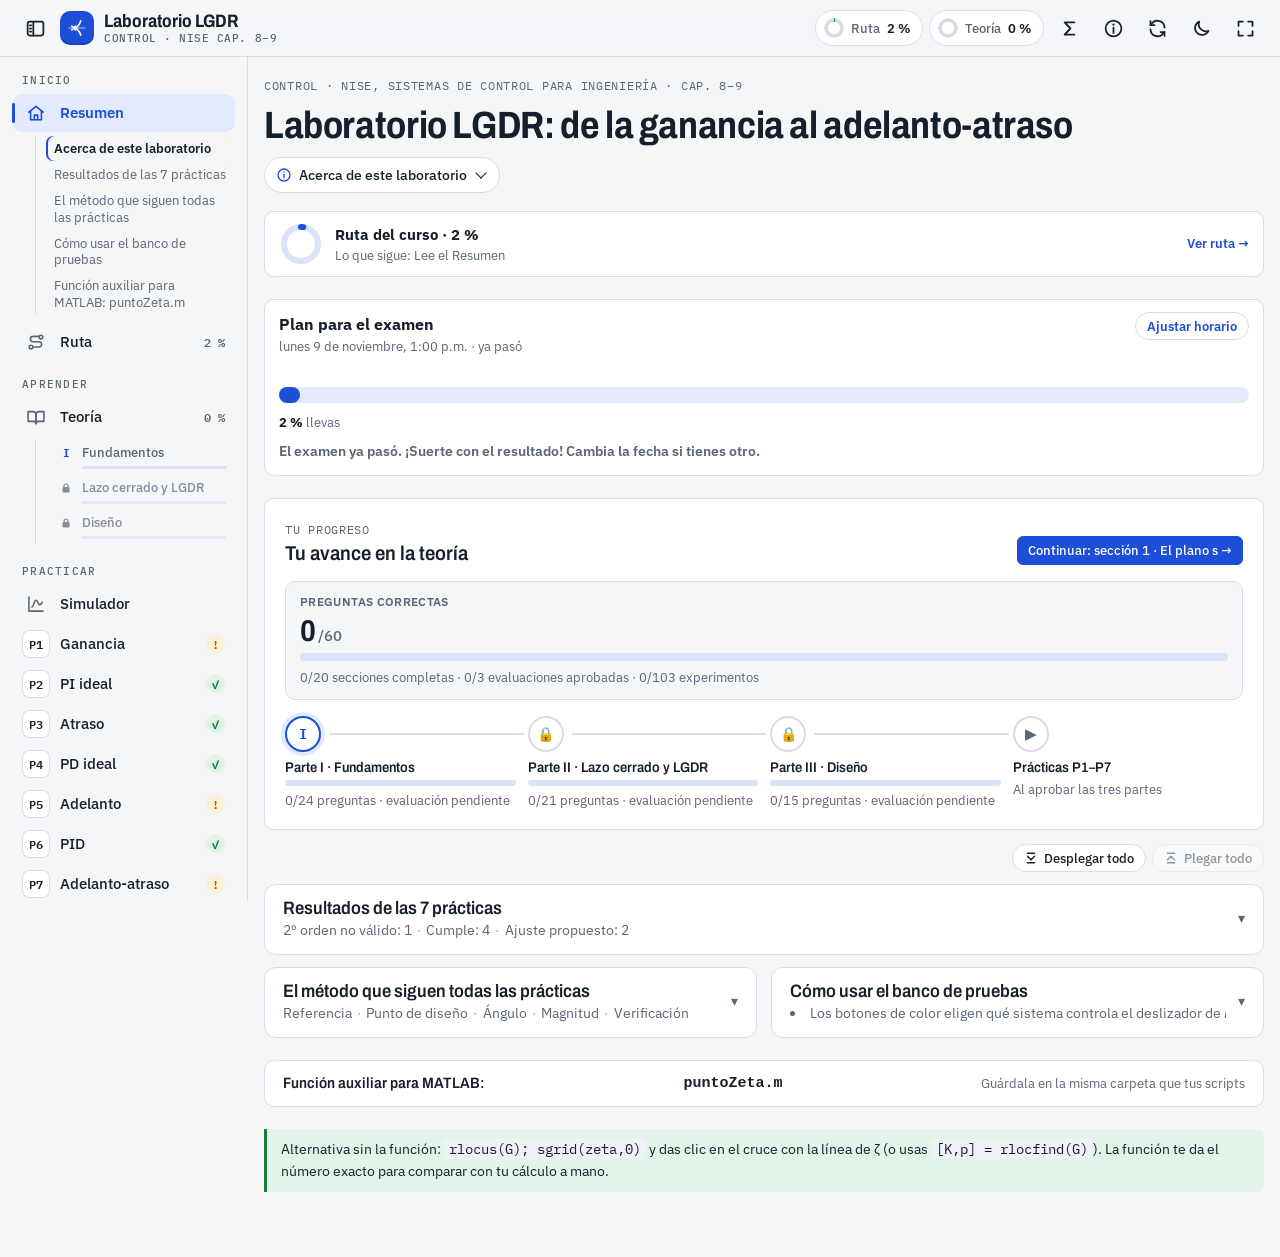
==== index.html @ 19fb7713 "Resolución paso a paso: botón ∑ en cada fórmula que abre el formulario en su sección y fila (fila re" ====
<!doctype html><html><head><meta charset=utf8><meta name=viewport content="width=device-width,initial-scale=1,viewport-fit=cover"><link rel="manifest" href="manifest.webmanifest"><link rel="apple-touch-icon" href="icon-180.png"><meta name="mobile-web-app-capable" content="yes"><meta name="apple-mobile-web-app-capable" content="yes"><meta name="apple-mobile-web-app-title" content="Lab LGDR"><meta name="apple-mobile-web-app-status-bar-style" content="default"><style>:root{color-scheme:light;box-sizing:border-box;padding-top:env(safe-area-inset-top,0px);padding-bottom:env(safe-area-inset-bottom,0px)}html{scroll-padding-top:env(safe-area-inset-top,0px)}body{margin:0;padding:0;font:14px -apple-system,BlinkMacSystemFont,sans-serif;background:#fff;color:#000}img{max-width:100%}[hidden]:not([hidden=until-found i]){display:none!important}</style></head><body>
<title>Laboratorio LGDR</title>
<meta name="claude:viewport-fit-sides" content="cover">
<link rel="preconnect" href="https://fonts.googleapis.com">
<link rel="stylesheet" href="https://fonts.googleapis.com/css2?family=Archivo:wdth,wght@75..100,500..700&family=IBM+Plex+Sans:ital,wght@0,400;0,500;0,600;1,400&family=IBM+Plex+Mono:wght@400;500&display=swap">
<style>
/* katex-inline */
@font-face{font-display:block;font-family:KaTeX_AMS;font-style:normal;font-weight:400;src:url([data-uri]) format("woff2")}@font-face{font-display:block;font-family:KaTeX_Caligraphic;font-style:normal;font-weight:700;src:url([data-uri]) format("woff2")}@font-face{font-display:block;font-family:KaTeX_Caligraphic;font-style:normal;font-weight:400;src:url([data-uri]) format("woff2")}@font-face{font-display:block;font-family:KaTeX_Fraktur;font-style:normal;font-weight:700;src:url([data-uri]) format("woff2")}@font-face{font-display:block;font-family:KaTeX_Fraktur;font-style:normal;font-weight:400;src:url([data-uri]) format("woff2")}@font-face{font-display:block;font-family:KaTeX_Main;font-style:normal;font-weight:700;src:url([data-uri]) format("woff2")}@font-face{font-display:block;font-family:KaTeX_Main;font-style:italic;font-weight:700;src:url([data-uri]) format("woff2")}@font-face{font-display:block;font-family:KaTeX_Main;font-style:italic;font-weight:400;src:url([data-uri]) format("woff2")}@font-face{font-display:block;font-family:KaTeX_Main;font-style:normal;font-weight:400;src:url([data-uri]) format("woff2")}@font-face{font-display:block;font-family:KaTeX_Math;font-style:italic;font-weight:700;src:url([data-uri]) format("woff2")}@font-face{font-display:block;font-family:KaTeX_Math;font-style:italic;font-weight:400;src:url([data-uri]) format("woff2")}@font-face{font-display:block;font-family:"KaTeX_SansSerif";font-style:normal;font-weight:700;src:url([data-uri]) format("woff2")}@font-face{font-display:block;font-family:"KaTeX_SansSerif";font-style:italic;font-weight:400;src:url([data-uri]) format("woff2")}@font-face{font-display:block;font-family:"KaTeX_SansSerif";font-style:normal;font-weight:400;src:url([data-uri]) format("woff2")}@font-face{font-display:block;font-family:KaTeX_Script;font-style:normal;font-weight:400;src:url([data-uri]) format("woff2")}@font-face{font-display:block;font-family:KaTeX_Size1;font-style:normal;font-weight:400;src:url([data-uri]) format("woff2")}@font-face{font-display:block;font-family:KaTeX_Size2;font-style:normal;font-weight:400;src:url([data-uri]) format("woff2")}@font-face{font-display:block;font-family:KaTeX_Size3;font-style:normal;font-weight:400;src:url([data-uri]) format("woff2")}@font-face{font-display:block;font-family:KaTeX_Size4;font-style:normal;font-weight:400;src:url([data-uri]) format("woff2")}@font-face{font-display:block;font-family:KaTeX_Typewriter;font-style:normal;font-weight:400;src:url([data-uri]) format("woff2")}.katex{font:normal 1.21em KaTeX_Main,Times New Roman,serif;line-height:1.2;position:relative;text-indent:0;text-rendering:auto}.katex *{-ms-high-contrast-adjust:none!important;border-color:currentColor}.katex .katex-version:after{content:"0.16.47"}.katex .katex-mathml{border:0;-webkit-clip-path:inset(50%);clip-path:inset(50%);height:1px;overflow:hidden;padding:0;position:absolute;width:1px}.katex .katex-html>.newline{display:block}.katex .base{position:relative;white-space:nowrap;width:-webkit-min-content;width:-moz-min-content;width:min-content}.katex .base,.katex .strut{display:inline-block}.katex .textbf{font-weight:700}.katex .textit{font-style:italic}.katex .textrm{font-family:KaTeX_Main}.katex .textsf{font-family:KaTeX_SansSerif}.katex .texttt{font-family:KaTeX_Typewriter}.katex .mathnormal{font-family:KaTeX_Math;font-style:italic}.katex .mathit{font-family:KaTeX_Main;font-style:italic}.katex .mathrm{font-style:normal}.katex .mathbf{font-family:KaTeX_Main;font-weight:700}.katex .boldsymbol{font-family:KaTeX_Math;font-style:italic;font-weight:700}.katex .amsrm,.katex .mathbb,.katex .textbb{font-family:KaTeX_AMS}.katex .mathcal{font-family:KaTeX_Caligraphic}.katex .mathfrak,.katex .textfrak{font-family:KaTeX_Fraktur}.katex .mathboldfrak,.katex .textboldfrak{font-family:KaTeX_Fraktur;font-weight:700}.katex .mathtt{font-family:KaTeX_Typewriter}.katex .mathscr,.katex .textscr{font-family:KaTeX_Script}.katex .mathsf,.katex .textsf{font-family:KaTeX_SansSerif}.katex .mathboldsf,.katex .textboldsf{font-family:KaTeX_SansSerif;font-weight:700}.katex .mathitsf,.katex .mathsfit,.katex .textitsf{font-family:KaTeX_SansSerif;font-style:italic}.katex .mainrm{font-family:KaTeX_Main;font-style:normal}.katex .vlist-t{border-collapse:collapse;display:inline-table;table-layout:fixed}.katex .vlist-r{display:table-row}.katex .vlist{display:table-cell;position:relative;vertical-align:bottom}.katex .vlist>span{display:block;height:0;position:relative}.katex .vlist>span>span{display:inline-block}.katex .vlist>span>.pstrut{overflow:hidden;width:0}.katex .vlist-t2{margin-right:-2px}.katex .vlist-s{display:table-cell;font-size:1px;min-width:2px;vertical-align:bottom;width:2px}.katex .vbox{align-items:baseline;display:inline-flex;flex-direction:column}.katex .hbox{width:100%}.katex .hbox,.katex .thinbox{display:inline-flex;flex-direction:row}.katex .thinbox{max-width:0;width:0}.katex .msupsub{text-align:left}.katex .mfrac>span>span{text-align:center}.katex .mfrac .frac-line{border-bottom-style:solid;display:inline-block;width:100%}.katex .hdashline,.katex .hline,.katex .mfrac .frac-line,.katex .overline .overline-line,.katex .rule,.katex .underline .underline-line{min-height:1px}.katex .mspace{display:inline-block}.katex .smash{display:inline;line-height:0}.katex .clap,.katex .llap,.katex .rlap{position:relative;width:0}.katex .clap>.inner,.katex .llap>.inner,.katex .rlap>.inner{position:absolute}.katex .clap>.fix,.katex .llap>.fix,.katex .rlap>.fix{display:inline-block}.katex .llap>.inner{right:0}.katex .clap>.inner,.katex .rlap>.inner{left:0}.katex .clap>.inner>span{margin-left:-50%;margin-right:50%}.katex .rule{border:0 solid;display:inline-block;position:relative}.katex .hline,.katex .overline .overline-line,.katex .underline .underline-line{border-bottom-style:solid;display:inline-block;width:100%}.katex .hdashline{border-bottom-style:dashed;display:inline-block;width:100%}.katex .sqrt>.root{margin-left:.2777777778em;margin-right:-.5555555556em}.katex .fontsize-ensurer.reset-size1.size1,.katex .sizing.reset-size1.size1{font-size:1em}.katex .fontsize-ensurer.reset-size1.size2,.katex .sizing.reset-size1.size2{font-size:1.2em}.katex .fontsize-ensurer.reset-size1.size3,.katex .sizing.reset-size1.size3{font-size:1.4em}.katex .fontsize-ensurer.reset-size1.size4,.katex .sizing.reset-size1.size4{font-size:1.6em}.katex .fontsize-ensurer.reset-size1.size5,.katex .sizing.reset-size1.size5{font-size:1.8em}.katex .fontsize-ensurer.reset-size1.size6,.katex .sizing.reset-size1.size6{font-size:2em}.katex .fontsize-ensurer.reset-size1.size7,.katex .sizing.reset-size1.size7{font-size:2.4em}.katex .fontsize-ensurer.reset-size1.size8,.katex .sizing.reset-size1.size8{font-size:2.88em}.katex .fontsize-ensurer.reset-size1.size9,.katex .sizing.reset-size1.size9{font-size:3.456em}.katex .fontsize-ensurer.reset-size1.size10,.katex .sizing.reset-size1.size10{font-size:4.148em}.katex .fontsize-ensurer.reset-size1.size11,.katex .sizing.reset-size1.size11{font-size:4.976em}.katex .fontsize-ensurer.reset-size2.size1,.katex .sizing.reset-size2.size1{font-size:.8333333333em}.katex .fontsize-ensurer.reset-size2.size2,.katex .sizing.reset-size2.size2{font-size:1em}.katex .fontsize-ensurer.reset-size2.size3,.katex .sizing.reset-size2.size3{font-size:1.1666666667em}.katex .fontsize-ensurer.reset-size2.size4,.katex .sizing.reset-size2.size4{font-size:1.3333333333em}.katex .fontsize-ensurer.reset-size2.size5,.katex .sizing.reset-size2.size5{font-size:1.5em}.katex .fontsize-ensurer.reset-size2.size6,.katex .sizing.reset-size2.size6{font-size:1.6666666667em}.katex .fontsize-ensurer.reset-size2.size7,.katex .sizing.reset-size2.size7{font-size:2em}.katex .fontsize-ensurer.reset-size2.size8,.katex .sizing.reset-size2.size8{font-size:2.4em}.katex .fontsize-ensurer.reset-size2.size9,.katex .sizing.reset-size2.size9{font-size:2.88em}.katex .fontsize-ensurer.reset-size2.size10,.katex .sizing.reset-size2.size10{font-size:3.4566666667em}.katex .fontsize-ensurer.reset-size2.size11,.katex .sizing.reset-size2.size11{font-size:4.1466666667em}.katex .fontsize-ensurer.reset-size3.size1,.katex .sizing.reset-size3.size1{font-size:.7142857143em}.katex .fontsize-ensurer.reset-size3.size2,.katex .sizing.reset-size3.size2{font-size:.8571428571em}.katex .fontsize-ensurer.reset-size3.size3,.katex .sizing.reset-size3.size3{font-size:1em}.katex .fontsize-ensurer.reset-size3.size4,.katex .sizing.reset-size3.size4{font-size:1.1428571429em}.katex .fontsize-ensurer.reset-size3.size5,.katex .sizing.reset-size3.size5{font-size:1.2857142857em}.katex .fontsize-ensurer.reset-size3.size6,.katex .sizing.reset-size3.size6{font-size:1.4285714286em}.katex .fontsize-ensurer.reset-size3.size7,.katex .sizing.reset-size3.size7{font-size:1.7142857143em}.katex .fontsize-ensurer.reset-size3.size8,.katex .sizing.reset-size3.size8{font-size:2.0571428571em}.katex .fontsize-ensurer.reset-size3.size9,.katex .sizing.reset-size3.size9{font-size:2.4685714286em}.katex .fontsize-ensurer.reset-size3.size10,.katex .sizing.reset-size3.size10{font-size:2.9628571429em}.katex .fontsize-ensurer.reset-size3.size11,.katex .sizing.reset-size3.size11{font-size:3.5542857143em}.katex .fontsize-ensurer.reset-size4.size1,.katex .sizing.reset-size4.size1{font-size:.625em}.katex .fontsize-ensurer.reset-size4.size2,.katex .sizing.reset-size4.size2{font-size:.75em}.katex .fontsize-ensurer.reset-size4.size3,.katex .sizing.reset-size4.size3{font-size:.875em}.katex .fontsize-ensurer.reset-size4.size4,.katex .sizing.reset-size4.size4{font-size:1em}.katex .fontsize-ensurer.reset-size4.size5,.katex .sizing.reset-size4.size5{font-size:1.125em}.katex .fontsize-ensurer.reset-size4.size6,.katex .sizing.reset-size4.size6{font-size:1.25em}.katex .fontsize-ensurer.reset-size4.size7,.katex .sizing.reset-size4.size7{font-size:1.5em}.katex .fontsize-ensurer.reset-size4.size8,.katex .sizing.reset-size4.size8{font-size:1.8em}.katex .fontsize-ensurer.reset-size4.size9,.katex .sizing.reset-size4.size9{font-size:2.16em}.katex .fontsize-ensurer.reset-size4.size10,.katex .sizing.reset-size4.size10{font-size:2.5925em}.katex .fontsize-ensurer.reset-size4.size11,.katex .sizing.reset-size4.size11{font-size:3.11em}.katex .fontsize-ensurer.reset-size5.size1,.katex .sizing.reset-size5.size1{font-size:.5555555556em}.katex .fontsize-ensurer.reset-size5.size2,.katex .sizing.reset-size5.size2{font-size:.6666666667em}.katex .fontsize-ensurer.reset-size5.size3,.katex .sizing.reset-size5.size3{font-size:.7777777778em}.katex .fontsize-ensurer.reset-size5.size4,.katex .sizing.reset-size5.size4{font-size:.8888888889em}.katex .fontsize-ensurer.reset-size5.size5,.katex .sizing.reset-size5.size5{font-size:1em}.katex .fontsize-ensurer.reset-size5.size6,.katex .sizing.reset-size5.size6{font-size:1.1111111111em}.katex .fontsize-ensurer.reset-size5.size7,.katex .sizing.reset-size5.size7{font-size:1.3333333333em}.katex .fontsize-ensurer.reset-size5.size8,.katex .sizing.reset-size5.size8{font-size:1.6em}.katex .fontsize-ensurer.reset-size5.size9,.katex .sizing.reset-size5.size9{font-size:1.92em}.katex .fontsize-ensurer.reset-size5.size10,.katex .sizing.reset-size5.size10{font-size:2.3044444444em}.katex .fontsize-ensurer.reset-size5.size11,.katex .sizing.reset-size5.size11{font-size:2.7644444444em}.katex .fontsize-ensurer.reset-size6.size1,.katex .sizing.reset-size6.size1{font-size:.5em}.katex .fontsize-ensurer.reset-size6.size2,.katex .sizing.reset-size6.size2{font-size:.6em}.katex .fontsize-ensurer.reset-size6.size3,.katex .sizing.reset-size6.size3{font-size:.7em}.katex .fontsize-ensurer.reset-size6.size4,.katex .sizing.reset-size6.size4{font-size:.8em}.katex .fontsize-ensurer.reset-size6.size5,.katex .sizing.reset-size6.size5{font-size:.9em}.katex .fontsize-ensurer.reset-size6.size6,.katex .sizing.reset-size6.size6{font-size:1em}.katex .fontsize-ensurer.reset-size6.size7,.katex .sizing.reset-size6.size7{font-size:1.2em}.katex .fontsize-ensurer.reset-size6.size8,.katex .sizing.reset-size6.size8{font-size:1.44em}.katex .fontsize-ensurer.reset-size6.size9,.katex .sizing.reset-size6.size9{font-size:1.728em}.katex .fontsize-ensurer.reset-size6.size10,.katex .sizing.reset-size6.size10{font-size:2.074em}.katex .fontsize-ensurer.reset-size6.size11,.katex .sizing.reset-size6.size11{font-size:2.488em}.katex .fontsize-ensurer.reset-size7.size1,.katex .sizing.reset-size7.size1{font-size:.4166666667em}.katex .fontsize-ensurer.reset-size7.size2,.katex .sizing.reset-size7.size2{font-size:.5em}.katex .fontsize-ensurer.reset-size7.size3,.katex .sizing.reset-size7.size3{font-size:.5833333333em}.katex .fontsize-ensurer.reset-size7.size4,.katex .sizing.reset-size7.size4{font-size:.6666666667em}.katex .fontsize-ensurer.reset-size7.size5,.katex .sizing.reset-size7.size5{font-size:.75em}.katex .fontsize-ensurer.reset-size7.size6,.katex .sizing.reset-size7.size6{font-size:.8333333333em}.katex .fontsize-ensurer.reset-size7.size7,.katex .sizing.reset-size7.size7{font-size:1em}.katex .fontsize-ensurer.reset-size7.size8,.katex .sizing.reset-size7.size8{font-size:1.2em}.katex .fontsize-ensurer.reset-size7.size9,.katex .sizing.reset-size7.size9{font-size:1.44em}.katex .fontsize-ensurer.reset-size7.size10,.katex .sizing.reset-size7.size10{font-size:1.7283333333em}.katex .fontsize-ensurer.reset-size7.size11,.katex .sizing.reset-size7.size11{font-size:2.0733333333em}.katex .fontsize-ensurer.reset-size8.size1,.katex .sizing.reset-size8.size1{font-size:.3472222222em}.katex .fontsize-ensurer.reset-size8.size2,.katex .sizing.reset-size8.size2{font-size:.4166666667em}.katex .fontsize-ensurer.reset-size8.size3,.katex .sizing.reset-size8.size3{font-size:.4861111111em}.katex .fontsize-ensurer.reset-size8.size4,.katex .sizing.reset-size8.size4{font-size:.5555555556em}.katex .fontsize-ensurer.reset-size8.size5,.katex .sizing.reset-size8.size5{font-size:.625em}.katex .fontsize-ensurer.reset-size8.size6,.katex .sizing.reset-size8.size6{font-size:.6944444444em}.katex .fontsize-ensurer.reset-size8.size7,.katex .sizing.reset-size8.size7{font-size:.8333333333em}.katex .fontsize-ensurer.reset-size8.size8,.katex .sizing.reset-size8.size8{font-size:1em}.katex .fontsize-ensurer.reset-size8.size9,.katex .sizing.reset-size8.size9{font-size:1.2em}.katex .fontsize-ensurer.reset-size8.size10,.katex .sizing.reset-size8.size10{font-size:1.4402777778em}.katex .fontsize-ensurer.reset-size8.size11,.katex .sizing.reset-size8.size11{font-size:1.7277777778em}.katex .fontsize-ensurer.reset-size9.size1,.katex .sizing.reset-size9.size1{font-size:.2893518519em}.katex .fontsize-ensurer.reset-size9.size2,.katex .sizing.reset-size9.size2{font-size:.3472222222em}.katex .fontsize-ensurer.reset-size9.size3,.katex .sizing.reset-size9.size3{font-size:.4050925926em}.katex .fontsize-ensurer.reset-size9.size4,.katex .sizing.reset-size9.size4{font-size:.462962963em}.katex .fontsize-ensurer.reset-size9.size5,.katex .sizing.reset-size9.size5{font-size:.5208333333em}.katex .fontsize-ensurer.reset-size9.size6,.katex .sizing.reset-size9.size6{font-size:.5787037037em}.katex .fontsize-ensurer.reset-size9.size7,.katex .sizing.reset-size9.size7{font-size:.6944444444em}.katex .fontsize-ensurer.reset-size9.size8,.katex .sizing.reset-size9.size8{font-size:.8333333333em}.katex .fontsize-ensurer.reset-size9.size9,.katex .sizing.reset-size9.size9{font-size:1em}.katex .fontsize-ensurer.reset-size9.size10,.katex .sizing.reset-size9.size10{font-size:1.2002314815em}.katex .fontsize-ensurer.reset-size9.size11,.katex .sizing.reset-size9.size11{font-size:1.4398148148em}.katex .fontsize-ensurer.reset-size10.size1,.katex .sizing.reset-size10.size1{font-size:.2410800386em}.katex .fontsize-ensurer.reset-size10.size2,.katex .sizing.reset-size10.size2{font-size:.2892960463em}.katex .fontsize-ensurer.reset-size10.size3,.katex .sizing.reset-size10.size3{font-size:.337512054em}.katex .fontsize-ensurer.reset-size10.size4,.katex .sizing.reset-size10.size4{font-size:.3857280617em}.katex .fontsize-ensurer.reset-size10.size5,.katex .sizing.reset-size10.size5{font-size:.4339440694em}.katex .fontsize-ensurer.reset-size10.size6,.katex .sizing.reset-size10.size6{font-size:.4821600771em}.katex .fontsize-ensurer.reset-size10.size7,.katex .sizing.reset-size10.size7{font-size:.5785920926em}.katex .fontsize-ensurer.reset-size10.size8,.katex .sizing.reset-size10.size8{font-size:.6943105111em}.katex .fontsize-ensurer.reset-size10.size9,.katex .sizing.reset-size10.size9{font-size:.8331726133em}.katex .fontsize-ensurer.reset-size10.size10,.katex .sizing.reset-size10.size10{font-size:1em}.katex .fontsize-ensurer.reset-size10.size11,.katex .sizing.reset-size10.size11{font-size:1.1996142719em}.katex .fontsize-ensurer.reset-size11.size1,.katex .sizing.reset-size11.size1{font-size:.2009646302em}.katex .fontsize-ensurer.reset-size11.size2,.katex .sizing.reset-size11.size2{font-size:.2411575563em}.katex .fontsize-ensurer.reset-size11.size3,.katex .sizing.reset-size11.size3{font-size:.2813504823em}.katex .fontsize-ensurer.reset-size11.size4,.katex .sizing.reset-size11.size4{font-size:.3215434084em}.katex .fontsize-ensurer.reset-size11.size5,.katex .sizing.reset-size11.size5{font-size:.3617363344em}.katex .fontsize-ensurer.reset-size11.size6,.katex .sizing.reset-size11.size6{font-size:.4019292605em}.katex .fontsize-ensurer.reset-size11.size7,.katex .sizing.reset-size11.size7{font-size:.4823151125em}.katex .fontsize-ensurer.reset-size11.size8,.katex .sizing.reset-size11.size8{font-size:.578778135em}.katex .fontsize-ensurer.reset-size11.size9,.katex .sizing.reset-size11.size9{font-size:.6945337621em}.katex .fontsize-ensurer.reset-size11.size10,.katex .sizing.reset-size11.size10{font-size:.8336012862em}.katex .fontsize-ensurer.reset-size11.size11,.katex .sizing.reset-size11.size11{font-size:1em}.katex .delimsizing.size1{font-family:KaTeX_Size1}.katex .delimsizing.size2{font-family:KaTeX_Size2}.katex .delimsizing.size3{font-family:KaTeX_Size3}.katex .delimsizing.size4{font-family:KaTeX_Size4}.katex .delimsizing.mult .delim-size1>span{font-family:KaTeX_Size1}.katex .delimsizing.mult .delim-size4>span{font-family:KaTeX_Size4}.katex .nulldelimiter{display:inline-block;width:.12em}.katex .delimcenter,.katex .op-symbol{position:relative}.katex .op-symbol.small-op{font-family:KaTeX_Size1}.katex .op-symbol.large-op{font-family:KaTeX_Size2}.katex .accent>.vlist-t,.katex .op-limits>.vlist-t{text-align:center}.katex .accent .accent-body{position:relative}.katex .accent .accent-body:not(.accent-full){width:0}.katex .overlay{display:block}.katex .mtable .vertical-separator{display:inline-block;min-width:1px}.katex .mtable .arraycolsep{display:inline-block}.katex .mtable .col-align-c>.vlist-t{text-align:center}.katex .mtable .col-align-l>.vlist-t{text-align:left}.katex .mtable .col-align-r>.vlist-t{text-align:right}.katex .svg-align{text-align:left}.katex svg{fill:currentColor;stroke:currentColor;display:block;height:inherit;position:absolute;width:100%}.katex svg path{stroke:none}.katex svg{fill-rule:nonzero;fill-opacity:1;stroke-width:1;stroke-linecap:butt;stroke-linejoin:miter;stroke-miterlimit:4;stroke-dasharray:none;stroke-dashoffset:0;stroke-opacity:1}.katex img{border-style:none;max-height:none;max-width:none;min-height:0;min-width:0}.katex .stretchy{display:block;overflow:hidden;position:relative;width:100%}.katex .stretchy:after,.katex .stretchy:before{content:""}.katex .hide-tail{overflow:hidden;position:relative;width:100%}.katex .halfarrow-left{left:0;overflow:hidden;position:absolute;width:50.2%}.katex .halfarrow-right{overflow:hidden;position:absolute;right:0;width:50.2%}.katex .brace-left{left:0;overflow:hidden;position:absolute;width:25.1%}.katex .brace-center{left:25%;overflow:hidden;position:absolute;width:50%}.katex .brace-right{overflow:hidden;position:absolute;right:0;width:25.1%}.katex .x-arrow-pad{padding:0 .5em}.katex .cd-arrow-pad{padding:0 .55556em 0 .27778em}.katex .mover,.katex .munder,.katex .x-arrow{text-align:center}.katex .boxpad{padding:0 .3em}.katex .fbox,.katex .fcolorbox{border:.04em solid;box-sizing:border-box}.katex .cancel-pad{padding:0 .2em}.katex .cancel-lap{margin-left:-.2em;margin-right:-.2em}.katex .sout{border-bottom-style:solid;border-bottom-width:.08em}.katex .angl{border-right:.049em solid;border-top:.049em solid;box-sizing:border-box;margin-right:.03889em}.katex .anglpad{padding:0 .03889em}.katex .eqn-num:before{content:"(" counter(katexEqnNo) ")";counter-increment:katexEqnNo}.katex .mml-eqn-num:before{content:"(" counter(mmlEqnNo) ")";counter-increment:mmlEqnNo}.katex .mtr-glue{width:50%}.katex .cd-vert-arrow{display:inline-block;position:relative}.katex .cd-label-left{display:inline-block;position:absolute;right:calc(50% + .3em);text-align:left}.katex .cd-label-right{display:inline-block;left:calc(50% + .3em);position:absolute;text-align:right}.katex-display{display:block;margin:1em 0;text-align:center}.katex-display>.katex{display:block;text-align:center;white-space:nowrap}.katex-display>.katex>.katex-html{display:block;position:relative}.katex-display>.katex>.katex-html>.tag{position:absolute;right:0}.katex-display.leqno>.katex>.katex-html>.tag{left:0;right:auto}.katex-display.fleqn>.katex{padding-left:2em;text-align:left}body{counter-reset:katexEqnNo mmlEqnNo}


/* Layout: cuaderno de laboratorio — pestañas por práctica; en cada una, banco de pruebas (plano s + respuesta) y luego el procedimiento. */
:root{
  --bg:#f5f6f8; --surface:#ffffff; --ink:#16202c; --muted:#5a6575; --line:#d8dde5; --grid:#e9edf2;
  --accent:#1d4ed8; --accent-soft:#e3eaff; --c0:#8b95a5; --c1:#1d4ed8; --c2:#c2410c; --c3:#0f766e;
  --ok:#157f3c; --ok-soft:#e2f4e8; --bad:#b42318; --bad-soft:#fde7e5; --warn:#a15c07; --warn-soft:#fdf0d9;
  --codebg:#eef1f5; --sel:#fff7d6;
  --f-display:"Archivo","Arial Narrow",system-ui,sans-serif;
  --f-body:"IBM Plex Sans",system-ui,-apple-system,"Segoe UI",sans-serif;
  --f-mono:"IBM Plex Mono",ui-monospace,"SFMono-Regular",Consolas,monospace;
}
@media (prefers-color-scheme: dark){:root:not([data-theme="light"]){
  --bg:#0d1117; --surface:#151b23; --ink:#e5eaf1; --muted:#97a2b2; --line:#2a3340; --grid:#1d2530;
  --accent:#7ea3ff; --accent-soft:#1c2a4d; --c0:#7c8796; --c1:#7ea3ff; --c2:#f4945a; --c3:#36c9b4;
  --ok:#4ccf7a; --ok-soft:#14301f; --bad:#ff8a7d; --bad-soft:#3a1714; --warn:#f2b552; --warn-soft:#352610;
  --codebg:#10161e; --sel:#2b2810; color-scheme:dark}}
:root[data-theme="dark"]{
  --bg:#0d1117; --surface:#151b23; --ink:#e5eaf1; --muted:#97a2b2; --line:#2a3340; --grid:#1d2530;
  --accent:#7ea3ff; --accent-soft:#1c2a4d; --c0:#7c8796; --c1:#7ea3ff; --c2:#f4945a; --c3:#36c9b4;
  --ok:#4ccf7a; --ok-soft:#14301f; --bad:#ff8a7d; --bad-soft:#3a1714; --warn:#f2b552; --warn-soft:#352610;
  --codebg:#10161e; --sel:#2b2810; color-scheme:dark}
*{box-sizing:border-box}
a{color:var(--accent)}
[hidden]{display:none!important}
body{background:var(--bg);color:var(--ink);font-family:var(--f-body);font-size:15px;line-height:1.55}
.wrap{max-width:1180px;margin:0 auto;padding-left:max(16px,env(safe-area-inset-left,0px));padding-right:max(16px,env(safe-area-inset-right,0px));padding-block:28px 64px}
h1,h2,h3{font-family:var(--f-display);font-stretch:85%;text-wrap:balance;margin:0;line-height:1.15}
h1{font-size:clamp(28px,4vw,40px);font-weight:700;letter-spacing:-.01em}
h2{font-size:26px;font-weight:700}
h3{font-size:17px;font-weight:600;font-stretch:90%;margin-bottom:8px}
p{margin:0}
.lede{color:var(--muted);max-width:68ch;margin-top:8px}
.eyebrow{font-family:var(--f-mono);font-size:12px;letter-spacing:.06em;text-transform:uppercase;color:var(--muted)}
header.top{display:grid;gap:6px;margin-bottom:18px}
nav.tabs{position:sticky;top:env(safe-area-inset-top,0px);z-index:5;background:var(--bg);border-bottom:1px solid var(--line);display:flex;gap:2px;overflow-x:auto;scrollbar-width:thin;margin-bottom:22px}
body::before{content:"";position:fixed;inset:0 0 auto;height:env(safe-area-inset-top,0px);z-index:10;background:var(--bg)}
nav.tabs a{flex:0 0 auto;padding:10px 14px 9px;text-decoration:none;color:var(--muted);font-family:var(--f-display);font-weight:600;font-stretch:90%;font-size:15px;border-bottom:2.5px solid transparent;white-space:nowrap}
nav.tabs a small{font-family:var(--f-body);font-weight:400;font-size:12px;margin-left:6px;opacity:.85}
nav.tabs a[aria-current="page"]{color:var(--ink);border-bottom-color:var(--accent)}
nav.tabs a:focus-visible{outline:2px solid var(--accent);outline-offset:-2px}
section.page{display:grid;gap:22px}
section.page>*,.two>*,.grid-sum>*,.bench>*{min-width:0}
.phead{display:flex;flex-wrap:wrap;align-items:baseline;justify-content:space-between;gap:8px 20px}
.src{font-family:var(--f-mono);font-size:12.5px;color:var(--muted)}
.card{background:var(--surface);border:1px solid var(--line);border-radius:10px;padding:18px 20px;min-width:0}
.statement{display:grid;grid-template-columns:minmax(0,1.1fr) minmax(0,1fr);gap:18px 28px;align-items:start}
@media (max-width:820px){.statement{grid-template-columns:1fr}}
.statement ul{margin:6px 0 0;padding-left:20px}
.eq{font-family:"Cambria Math","STIX Two Math","Times New Roman",serif;font-size:18px;display:flex;align-items:center;gap:8px;flex-wrap:wrap;padding:6px 0}
.eq.sm{font-size:16px}
.frac{display:inline-flex;flex-direction:column;align-items:center;vertical-align:middle;line-height:1.25}
.frac>span:first-child{border-bottom:1px solid currentColor;padding:0 4px}
.frac>span:last-child{padding:0 4px}
i.v{font-style:italic}
.mono,.num{font-family:var(--f-mono);font-variant-numeric:tabular-nums}
.num{font-size:.94em}
/* banco de pruebas */
.bench{display:grid;gap:14px}
.controls{display:flex;flex-wrap:wrap;gap:10px 18px;align-items:center}
.chips{display:flex;flex-wrap:wrap;gap:6px}
.chip{display:inline-flex;align-items:center;gap:7px;border:1px solid var(--line);background:var(--surface);color:var(--ink);border-radius:999px;padding:5px 12px 5px 9px;font:500 13px var(--f-body);cursor:pointer}
.chip .sw{width:14px;height:3px;border-radius:2px;background:var(--sw)}
.chip[aria-pressed="true"]{border-color:var(--sw);box-shadow:inset 0 0 0 1px var(--sw);background:var(--accent-soft)}
.chip:focus-visible,.btn:focus-visible,.seg button:focus-visible{outline:2px solid var(--accent);outline-offset:2px}
.kctl{display:flex;align-items:center;gap:10px;flex:1 1 320px;min-width:0}
.kctl label{font-family:var(--f-mono);font-size:13px;color:var(--muted);white-space:nowrap}
.kctl input[type=range]{flex:1;min-width:80px;accent-color:var(--accent)}
.kctl input[type=number]{width:96px;font:500 14px var(--f-mono);padding:5px 7px;border:1px solid var(--line);border-radius:6px;background:var(--bg);color:var(--ink)}
.btn{font:500 13px var(--f-body);border:1px solid var(--line);background:var(--surface);color:var(--ink);border-radius:6px;padding:5px 10px;cursor:pointer}
.btn:hover{border-color:var(--accent)}
.seg{display:inline-flex;border:1px solid var(--line);border-radius:7px;overflow:hidden}
.seg button{font:500 13px var(--f-body);border:0;background:var(--surface);color:var(--muted);padding:5px 11px;cursor:pointer}
.seg button[aria-pressed="true"]{background:var(--accent-soft);color:var(--ink)}
.plots{display:grid;grid-template-columns:minmax(0,1fr) minmax(0,1fr);gap:14px}
@media (max-width:860px){.plots{grid-template-columns:1fr}}
.plot{border:1px solid var(--line);border-radius:8px;background:var(--surface);padding:10px 10px 6px;min-width:0}
.plot .ph{display:flex;justify-content:space-between;align-items:center;gap:8px;flex-wrap:wrap;margin-bottom:4px}
.plot .ph b{font:600 13px var(--f-body)}
.plot canvas{display:block;width:100%;height:330px}
.plot .hint{font-size:12px;color:var(--muted);padding:4px 2px}
.status{font:500 12px var(--f-mono);padding:2px 8px;border-radius:999px}
.status.ok{background:var(--ok-soft);color:var(--ok)} .status.bad{background:var(--bad-soft);color:var(--bad)}
.tablewrap{overflow-x:auto;min-width:0}
table{border-collapse:collapse;width:100%;font-size:14px}
th,td{text-align:left;padding:7px 10px;border-bottom:1px solid var(--line);vertical-align:top}
th{font:600 12px var(--f-body);letter-spacing:.03em;text-transform:uppercase;color:var(--muted);white-space:nowrap}
td.n,th.n{text-align:right;font-family:var(--f-mono);font-variant-numeric:tabular-nums;white-space:nowrap}
tr.sel td{background:var(--sel)}
td .sw{display:inline-block;width:12px;height:3px;border-radius:2px;background:var(--sw);vertical-align:middle;margin-right:7px}
.pill{display:inline-block;font:600 11.5px var(--f-body);letter-spacing:.02em;padding:2px 8px;border-radius:999px;white-space:nowrap}
.pill.ok{background:var(--ok-soft);color:var(--ok)} .pill.bad{background:var(--bad-soft);color:var(--bad)} .pill.warn{background:var(--warn-soft);color:var(--warn)}
/* procedimiento */
.two{display:grid;grid-template-columns:minmax(0,1fr) minmax(0,1fr);gap:22px}
@media (max-width:900px){.two{grid-template-columns:1fr}}
ol.steps{margin:0;padding-left:0;list-style:none;counter-reset:st;display:grid;gap:12px}
ol.steps>li{counter-increment:st;display:grid;grid-template-columns:30px minmax(0,1fr);gap:4px 10px}
ol.steps>li::before{content:counter(st);font:600 13px var(--f-mono);color:var(--accent);border:1.5px solid var(--accent);border-radius:50%;width:24px;height:24px;display:grid;place-items:center;margin-top:1px}
ol.steps>li>div{min-width:0}
.k{font-family:var(--f-mono);font-size:13.5px;background:var(--codebg);padding:1px 5px;border-radius:4px;overflow-wrap:anywhere;-webkit-box-decoration-break:clone;box-decoration-break:clone}
ul.disc{margin:0;padding-left:18px;display:grid;gap:8px}
.note{border-left:3px solid var(--warn);background:var(--warn-soft);padding:10px 14px;border-radius:0 8px 8px 0;font-size:14px}
.note.ok{border-color:var(--ok);background:var(--ok-soft)}
details.code{border:1px solid var(--line);border-radius:10px;background:var(--surface)}
details.code summary{cursor:pointer;padding:14px 18px;font:600 15px var(--f-display);font-stretch:90%;display:flex;justify-content:space-between;gap:10px;align-items:center}
details.code summary span{font:400 13px var(--f-body);color:var(--muted)}
.codebox{position:relative;border-top:1px solid var(--line)}
.codebox pre{margin:0;padding:16px 18px;overflow-x:auto;background:var(--codebg);font:13px/1.55 var(--f-mono);border-radius:0 0 10px 10px;tab-size:4}
.codebox .btn{position:absolute;top:10px;right:12px}
.cm{color:var(--muted)}
.grid-sum{display:grid;grid-template-columns:repeat(auto-fit,minmax(min(100%,330px),1fr));gap:14px}
.flow{display:grid;gap:10px}
.flow div{display:grid;grid-template-columns:110px minmax(0,1fr);gap:12px;font-size:14px}
.flow b{font:600 13px var(--f-display);font-stretch:90%;text-transform:uppercase;letter-spacing:.04em;color:var(--accent)}
@media (prefers-reduced-motion:no-preference){.chip,.btn,.seg button{transition:background .15s,border-color .15s}}
/* ---- teoría ---- */
.theory{display:grid;grid-template-columns:210px minmax(0,1fr);gap:30px;align-items:start}
.toc{position:sticky;top:calc(env(safe-area-inset-top,0px) + 58px);display:grid;gap:6px;font-size:14px}
.toc ol{margin:0;padding-left:22px;display:grid;gap:5px}
.toc a{color:var(--muted);text-decoration:none}
.toc a:hover,.toc a:focus-visible{color:var(--accent)}
@media (max-width:980px){.theory{grid-template-columns:1fr}.toc{position:static;background:var(--surface);border:1px solid var(--line);border-radius:10px;padding:12px 16px}.toc ol{grid-template-columns:repeat(auto-fit,minmax(min(100%,210px),1fr))}}
.tbody{display:grid;gap:40px;min-width:0}
.tpart{display:grid;gap:4px;border-top:2px solid var(--ink);padding-top:10px}
.tpart h3{font-size:24px;margin:0}
.tpart p{color:var(--muted);font-size:14.5px;max-width:75ch}
.tpart+.tsec{margin-top:-14px}
.tocg{font:600 12px var(--f-body);color:var(--ink);margin-top:6px}
.tocex{font:600 13px var(--f-body);color:var(--accent)!important;padding-left:22px}
.tocex small{font:500 11.5px var(--f-mono);color:var(--muted);margin-left:4px}
.tocex.done{color:var(--ok)!important}
.btn.primary{background:var(--accent);border-color:var(--accent);color:var(--surface)}
.btn.ghost{background:transparent;color:var(--accent);border-color:var(--accent)}
.btn:disabled{opacity:.6;cursor:default}
/* ---- fases bloqueadas ---- */
.tphase{display:grid;gap:12px;min-width:0}
.tphase>.tpart{margin-bottom:6px} .tphase>.exam{margin-top:18px} .tpart+.tsec{margin-top:0!important}
/* ---- secciones en bloques ---- */
.tsec.acc{border:1px solid var(--line);border-radius:12px;background:var(--surface);gap:0;scroll-margin-top:60px;transition:border-color .2s}
.tsec.acc>.th{margin:0;display:block;font-size:inherit}
.acchb{width:100%;display:flex;align-items:center;gap:8px 12px;flex-wrap:wrap;text-align:left;background:none;border:0;padding:14px 16px;color:var(--ink);cursor:pointer;border-radius:12px;font:600 18px var(--f-display);font-stretch:90%}
.acchb:focus-visible{outline:2px solid var(--accent);outline-offset:-2px}
.acchb .num{font:600 14px var(--f-mono);color:var(--accent);border:1.5px solid var(--accent);border-radius:6px;padding:1px 8px;flex:none}
.acchb .ttl{flex:1 1 260px;min-width:0}
.acchb small{font:500 13px var(--f-body);color:var(--muted)}
.acchb .sst{display:inline-flex;align-items:center;gap:6px;font:500 12.5px var(--f-body);color:var(--muted);margin-left:auto}
.acchb .sok{color:var(--ok);font-weight:600}
.acchb .chev{color:var(--muted);transition:transform .25s;font-size:14px}
.tsec.open .acchb .chev{transform:rotate(180deg)}
.tsec.open{border-color:var(--accent);box-shadow:0 0 0 3px var(--accent-soft)}
.tsec.done .acchb .num{background:var(--ok);border-color:var(--ok);color:var(--surface)}
.tsec.locked{background:var(--bg);border-style:dashed}
.tsec.locked .acchb{cursor:not-allowed;color:var(--muted)}
.tsec.locked .acchb .num{border-color:var(--muted);color:var(--muted)}
.tsec.locked .swhy{display:none} .tsec.locked.showwhy .swhy{display:inline;color:var(--ink)}
.tsec.locked .acchb:hover .swhy{display:inline}
.accb{display:grid;gap:14px;padding:2px 16px 18px;min-width:0}
.accb.opening{animation:accopen .45s cubic-bezier(.2,.7,.2,1)}
@keyframes accopen{0%{opacity:0;transform:translateY(-6px)}100%{opacity:1;transform:none}}
.tsec.nudge{animation:lknudge .45s ease}
.tsec.sunlock{animation:lkglow 1.8s ease-out;border-color:var(--ok);border-style:solid}
.tsec.sunlock .acchb .num{animation:lkshake .55s ease}
.tsec.sunlock .acchb .sst::before{content:"🔓 ¡Desbloqueada! ";color:var(--ok);font-weight:600}
.unlk{display:grid;grid-template-columns:auto minmax(0,1fr) auto;gap:10px;align-items:center;background:var(--ok-soft);border-radius:9px;padding:10px 12px;font-size:13.5px;animation:accopen .5s ease}
.unlk-i{font-size:20px} .unlk b{color:var(--ok)}
.sskr{display:flex;flex-wrap:wrap;align-items:center;gap:8px 12px;padding:0 16px 13px calc(28px + 1.9em);font-size:13.5px;color:var(--muted)}
.sskr .btn{min-height:34px}
.tsec.sskd:not(.open)>.sskr{display:none}
.tsec.open>.sskr{padding-bottom:4px}
@media (max-width:520px){.sskr{padding:0 12px 12px}}
.toc li.slocked a{color:var(--muted);opacity:.6} .toc li.slocked a::after{content:" 🔒";font-size:10px}
@media (max-width:520px){.acchb{font-size:16px;padding:12px;display:grid;grid-template-columns:auto minmax(0,1fr) auto;grid-template-areas:'num ttl chev' '. sm sm' '. sst sst';row-gap:4px}.acchb .num{grid-area:num}.acchb .ttl{grid-area:ttl}.acchb .chev{grid-area:chev;align-self:start;padding-top:3px}.acchb small{grid-area:sm}.acchb .sst{grid-area:sst;margin-left:0}.accb{padding:2px 12px 14px}.unlk{grid-template-columns:auto minmax(0,1fr)}.unlk .btn{grid-column:2;justify-self:start}}
@media (prefers-reduced-motion:reduce){.accb.opening,.tsec.nudge,.tsec.sunlock,.tsec.sunlock .acchb .num,.unlk{animation:none}}
.tphase.reveal{animation:phreveal 1s cubic-bezier(.2,.7,.2,1)}
@keyframes phreveal{0%{opacity:0;transform:translateY(26px)}100%{opacity:1;transform:none}}
.lockp{border:2px dashed var(--line);border-radius:14px;background:var(--surface);padding:18px 20px;display:grid;gap:16px;scroll-margin-top:72px;min-width:0;position:relative;overflow:hidden}
.lockp.done{border-style:solid;border-color:var(--ok)}
.lkhead{display:grid;grid-template-columns:64px minmax(0,1fr);gap:16px;align-items:center}
.lkic{width:64px;height:64px;border-radius:50%;display:grid;place-items:center;background:var(--bg);color:var(--muted);border:2px solid var(--line)}
.lksvg{width:36px;height:36px;overflow:visible} .lksvg .kh{fill:var(--bg)}
.lksvg .shk{transition:transform .6s cubic-bezier(.3,1.6,.5,1);transform-origin:33px 23px}
.lkic.open,.lockp.unlocking .lkic{color:var(--ok);border-color:var(--ok);background:var(--ok-soft)}
.lkic.open .shk{transform:translate(0,-6px) rotate(-28deg)}
.lockp.unlocking{border-style:solid;border-color:var(--ok);animation:lkglow 1.8s ease-out}
.lockp.unlocking .lkic{animation:lkshake .55s ease .1s}
@keyframes lkshake{0%,100%{transform:rotate(0)}20%{transform:rotate(-12deg)}40%{transform:rotate(10deg)}60%{transform:rotate(-7deg)}80%{transform:rotate(4deg)}}
@keyframes lkglow{0%{box-shadow:0 0 0 0 color-mix(in srgb,var(--ok) 55%,transparent)}70%{box-shadow:0 0 0 18px transparent}100%{box-shadow:none}}
.lockp.unlocking::after{content:"";position:absolute;inset:0;background:linear-gradient(100deg,transparent 30%,color-mix(in srgb,var(--ok) 22%,transparent) 50%,transparent 70%);transform:translateX(-100%);animation:lkshine 1.4s ease .3s forwards;pointer-events:none}
@keyframes lkshine{to{transform:translateX(100%)}}
.lockp.closing{animation:lkclose .5s ease forwards}
@keyframes lkclose{to{opacity:0;transform:scale(.97)}}
.lockp.nudge{animation:lknudge .5s ease}
@keyframes lknudge{0%,100%{transform:none}25%{transform:translateX(-6px)}50%{transform:translateX(6px)}75%{transform:translateX(-3px)}}
.lkt{display:grid;gap:6px;min-width:0} .lkt h3{margin:0;font-size:21px} .lkt p{color:var(--muted);font-size:14px;max-width:70ch} .lkt p b{color:var(--ink)} .lkt .btn{justify-self:start} .lkt .chips{display:flex;flex-wrap:wrap;gap:8px} .btn.skipex.sure{border-color:var(--accent);color:var(--accent)}
.pbar{display:grid;grid-template-columns:repeat(3,minmax(0,1fr));gap:12px}
.pbseg{display:grid;gap:6px;padding:10px 12px;border:1px solid var(--line);border-radius:10px;background:var(--bg);min-width:0}
.pbseg.lk{opacity:.7} .pbseg.ok{border-color:color-mix(in srgb,var(--ok) 50%,var(--line))}
.pbl{display:flex;justify-content:space-between;gap:8px;font-size:13.5px} .pbl span{font:600 13px var(--f-mono)}
.pbs{font-size:12px;color:var(--muted)}
.pbt{display:grid;grid-template-columns:auto minmax(0,1fr) auto auto;gap:12px;align-items:center;font-size:13.5px}
.pbt b{font:700 18px var(--f-mono)} .pbf{color:var(--muted);font-size:12.5px}
.toc [data-tocp].locked,.toc .tocex.locked{opacity:.55} .toc span.tocg.locked::before{content:"🔒 ";font-size:11px}
.smg.lk .tile{opacity:.45}
@media (max-width:720px){.pbar{grid-template-columns:minmax(0,1fr)}.pbt{grid-template-columns:minmax(0,1fr) auto}.pbt>span:first-child{grid-column:1/-1}.pbt .meter{grid-column:1/-1}.lkhead{grid-template-columns:48px minmax(0,1fr)}.lkic{width:48px;height:48px}.lksvg{width:28px;height:28px}}
@media (prefers-reduced-motion:reduce){.tphase.reveal,.lockp.unlocking,.lockp.unlocking .lkic,.lockp.unlocking::after,.lockp.nudge{animation:none}.lockp.closing{animation:none;opacity:0}}
/* ---- guía de experimentos ---- */
.dguide{border:1px solid var(--line);border-radius:9px;background:var(--bg);padding:0 12px}
.dguide>summary{cursor:pointer;display:flex;flex-wrap:wrap;gap:6px 14px;align-items:center;padding:9px 0;font-size:13px;list-style:none}
.dguide>summary::-webkit-details-marker{display:none}
.dguide>summary::before{content:"▸";color:var(--accent);font-size:12px;transition:transform .2s}
.dguide[open]>summary::before{transform:rotate(90deg)}
.gst{font:600 13.5px var(--f-display);font-stretch:90%;color:var(--ink)}
.gpill{display:inline-flex;gap:6px;align-items:center;font:500 12px var(--f-mono);color:var(--muted)}
.gtabs{display:inline-flex;border:1px solid var(--line);border-radius:7px;overflow:hidden;margin-bottom:6px}
.gtabs button{font:500 13px var(--f-body);border:0;background:var(--surface);color:var(--muted);padding:5px 12px;cursor:pointer}
.gtabs button[aria-selected="true"]{background:var(--accent-soft);color:var(--ink)}
.gnote{font-size:12.5px;color:var(--muted);margin-bottom:6px}
.glist{list-style:none;margin:0 0 10px;padding:0;display:grid;gap:6px}
.gi{display:grid;grid-template-columns:26px minmax(0,1fr) auto;gap:10px;align-items:start;padding:8px 10px;border-radius:8px;border:1px solid transparent;font-size:13.5px;color:var(--muted)}
.gi.act{border-color:var(--accent);background:var(--surface);color:var(--ink);box-shadow:0 0 0 3px var(--accent-soft)}
.gi.done{color:var(--ink);background:var(--surface)}
.gi.rt{color:var(--ink)}
.gh{font:600 13px var(--f-display);font-stretch:90%;margin:6px 0 6px;color:var(--ink)} .gh span{font:400 12px var(--f-body);color:var(--muted);margin-left:6px}
/* bloque de trabajo: tarea actual + controles pegados a las gráficas */
.dtop{display:grid;gap:10px;background:var(--bg);border:1px solid var(--line);border-radius:10px;padding:10px 12px;min-width:0}
.dtop .dctl{padding:2px 2px 0}
.demo>.dtop+.dplots{margin-top:-2px}
.gcur{display:grid;gap:8px;min-width:0}
.gbar{display:flex;align-items:center;gap:6px 12px;flex-wrap:wrap}
.gmode{display:inline-flex;border:1px solid var(--line);border-radius:7px;overflow:hidden}
.gmode button{font:500 12.5px var(--f-body);border:0;background:var(--surface);color:var(--muted);padding:4px 10px;cursor:pointer}
.gmode button b{font:600 11.5px var(--f-mono);margin-left:3px}
.gmode button[aria-selected="true"]{background:var(--accent-soft);color:var(--ink)}
.glink{margin-left:auto;font:500 12.5px var(--f-body);color:var(--accent);background:none;border:0;cursor:pointer;padding:2px 4px}
.gtask{display:grid;grid-template-columns:26px minmax(0,1fr) auto;gap:10px;align-items:center;padding:8px 10px;border-radius:8px;border:1.5px solid var(--accent);background:var(--surface)}
.gtask.fin{border-color:var(--ok)}
.gtt{display:grid;gap:3px;font-size:14.5px;font-weight:500;color:var(--ink);min-width:0}
.gk{font:600 11px var(--f-body);text-transform:uppercase;letter-spacing:.05em;color:var(--accent)}
.gtask.fin .gtt{font-weight:400}
.gbtns{display:flex;gap:6px;flex-wrap:wrap;justify-content:flex-end}
.gico.act{border-color:var(--accent);color:var(--accent)}
.gico.done{background:var(--ok);border-color:var(--ok);color:var(--surface)}
.gdone{display:grid;grid-template-columns:20px minmax(0,1fr) auto;gap:8px;align-items:center;font-size:13px;color:var(--ink);background:var(--ok-soft);border-radius:8px;padding:6px 10px}
.gdone .gok{color:var(--ok);font-weight:700;text-align:center}
.gdone b{color:var(--ok)}
.gdone.flash{animation:gflash 1.6s ease-out}
.gfail{display:grid;gap:6px;font-size:13px;color:var(--ink);background:var(--bad-soft);border:1px solid color-mix(in srgb,var(--bad) 35%,transparent);border-radius:8px;padding:7px 10px}
.angtab{display:grid;gap:6px;flex:1 1 100%;min-width:0;border:1px solid var(--line);border-radius:10px;padding:10px 12px;background:var(--bg)}
.angh{font-size:13.5px} .angh span{color:var(--muted);font-size:12.5px;margin-left:6px}
table.angt{font-size:13.5px;border-collapse:collapse;width:100%;max-width:640px}
table.angt th{font:600 11.5px var(--f-body);text-transform:uppercase;letter-spacing:.03em;color:var(--muted);text-align:left;padding:4px 8px;border-bottom:1px solid var(--line)}
table.angt td{padding:4px 8px;border-bottom:1px solid var(--grid)}
table.angt .n{text-align:right;font:500 13px var(--f-mono);font-variant-numeric:tabular-nums;white-space:nowrap}
table.angt tfoot td{color:var(--muted)} table.angt tfoot tr.tot td{color:var(--ink);font-weight:600;border-top:1.5px solid var(--ink)}
table.angt tr.cmp td:nth-child(2){color:var(--ink)}
.angsw{display:inline-block;width:16px;height:0;border-top:2.5px solid var(--sw);margin-right:7px;vertical-align:middle}
.angsw.dash{border-top-style:dashed}
.angnote{font-size:13px;color:var(--muted);max-width:90ch}
@media (max-width:520px){table.angt th:nth-child(3),table.angt td:nth-child(3){display:none}table.angt td,table.angt th{padding:4px 5px}table.angt{font-size:12.5px}.angh span{display:block;margin:2px 0 0}}
.gfh .gx{color:var(--bad);font-weight:700;margin-right:6px} .gfh b{color:var(--bad)}
.glink.grst{margin-left:0;color:var(--muted)} .glink.grst:hover{color:var(--bad)}
.gconf{display:flex;flex-wrap:wrap;gap:8px 12px;align-items:center;justify-content:space-between;font-size:13px;color:var(--ink);background:var(--warn-soft);border-radius:8px;padding:7px 10px}
.btn.danger{background:var(--bad);border-color:var(--bad);color:var(--surface)}
.gcrit{list-style:none;margin:0;padding:0;display:grid;gap:3px}
.gcrit li{display:grid;grid-template-columns:18px minmax(0,1fr);gap:6px;align-items:baseline}
.gcrit li>span{font-weight:700;text-align:center}
.gcrit li.y>span{color:var(--ok)} .gcrit li.n>span{color:var(--bad)}
.gcrit em{font-style:normal;color:var(--muted)}
@keyframes gshake{0%,100%{transform:translateX(0)}20%{transform:translateX(-5px)}40%{transform:translateX(5px)}60%{transform:translateX(-3px)}80%{transform:translateX(3px)}}
.gfail.shake{animation:gshake .4s ease}
@media (prefers-reduced-motion:reduce){.gfail.shake{animation:none}}
@media (prefers-reduced-motion:reduce){.gdone.flash{animation:none}}
@media (max-width:820px){.dtop{position:sticky;top:calc(env(safe-area-inset-top,0px) + var(--navh,46px));z-index:4;box-shadow:0 8px 14px -10px rgba(0,0,0,.35)}}
@media (max-width:520px){.gtask{grid-template-columns:24px minmax(0,1fr)}.gtask .gbtns{grid-column:2;justify-content:flex-start}.gdone{grid-template-columns:18px minmax(0,1fr)}.gdone .btn{grid-column:2;justify-self:start}.gtt{font-size:13.5px}.dtop{padding:8px 10px;gap:8px}.dtop .sl{gap:6px}.gbar .gst{display:none}.gmode button{padding:4px 7px;font-size:12px}.glink{font-size:12px;padding:2px 0}.gdone{font-size:12.5px;padding:5px 8px}}
.gico{width:24px;height:24px;border-radius:50%;display:grid;place-items:center;font:600 12px var(--f-mono);border:1.5px solid var(--line);background:var(--surface)}
.gi.act .gico{border-color:var(--accent);color:var(--accent)}
.gi.done .gico{background:var(--ok);border-color:var(--ok);color:var(--surface)}
.gtx{display:grid;gap:4px;min-width:0;padding-top:2px}
.gsee{font-size:12.5px;color:var(--muted)} .gsee b{color:var(--ok)}
.ghint{font-size:12.5px;color:var(--ink);background:var(--warn-soft);border-radius:6px;padding:5px 8px}
.gact{display:flex;align-items:center}
.gnow{font:600 11px var(--f-body);text-transform:uppercase;letter-spacing:.05em;color:var(--accent)}
.btn.sm{font-size:12px;padding:3px 9px;white-space:nowrap}
@keyframes gflash{0%{box-shadow:0 0 0 0 var(--ok);background:var(--ok-soft)}60%{box-shadow:0 0 0 6px transparent;background:var(--ok-soft)}100%{box-shadow:none}}
.gi.flash{animation:gflash 1.6s ease-out}
@media (prefers-reduced-motion:reduce){.gi.flash{animation:none;background:var(--ok-soft)}}
@media (max-width:520px){.gi{grid-template-columns:24px minmax(0,1fr);}.gact{grid-column:2}}
/* ---- comprobaciones y evaluaciones ---- */
.tocbar{display:block;height:4px;border-radius:999px;background:color-mix(in srgb,var(--accent) 16%,var(--surface));margin:5px 0 1px;overflow:hidden;max-width:190px}
.tocbar i{display:block;height:100%;width:0;background:var(--accent);border-radius:999px;transition:width .45s ease}
.tdots{margin-left:7px;white-space:nowrap}
.tdots b{color:var(--ok);font-size:12px}
.seg3{display:inline-flex;gap:2px;vertical-align:middle}
.seg3 i{display:block;width:12px;height:6px;border-radius:999px;background:color-mix(in srgb,var(--accent) 18%,var(--surface))}
.seg3 i.on{background:var(--accent)}
.tdots .seg3 i{width:6px;height:6px}
.chks{display:inline-flex;gap:8px;align-items:center}
.chks.done .seg3 i.on{background:var(--ok)}
.meter{position:relative;height:8px;border-radius:999px;background:color-mix(in srgb,var(--accent) 16%,var(--surface))}
.meter i{display:block;height:100%;width:0;background:var(--accent);border-radius:999px;transition:width .45s ease}
.meter.sm{height:6px} .meter.big{height:12px}
.thr{position:absolute;top:-4px;bottom:-4px;width:2px;background:var(--ink);border-radius:1px;transform:translateX(-1px)}
.thrm{display:grid;gap:4px;max-width:520px}
.thrl{position:relative;height:16px;font:500 11.5px var(--f-mono);color:var(--muted)}
.thrl span{position:absolute;top:0;left:0;white-space:nowrap}
.thrl span+span{transform:translateX(-50%);color:var(--ink)}
.exprog{display:grid;gap:5px;flex:1 1 220px;max-width:380px}
.exfoot{position:sticky;bottom:0;background:var(--surface);z-index:2;padding-bottom:10px}
.hist{display:grid;gap:6px;max-width:420px;margin-top:4px}
.histh{font:600 12.5px var(--f-body);color:var(--muted)} .histh span{font-weight:400}
.hplot{position:relative;height:60px;margin-top:14px;display:flex;align-items:flex-end;gap:6px;border-bottom:1px solid var(--line)}
.hb{flex:0 1 28px;min-width:10px;background:color-mix(in srgb,var(--accent) 40%,var(--surface));border-radius:4px 4px 0 0;position:relative}
.hb.pass{background:var(--accent)}
.hb span{position:absolute;bottom:100%;left:50%;transform:translateX(-50%);font:500 11px var(--f-mono);color:var(--ink);padding-bottom:2px}
.hthr{position:absolute;left:0;right:0;border-top:1.5px dashed var(--muted);pointer-events:none}
.hthr span{position:absolute;right:0;top:-15px;font:500 10.5px var(--f-mono);color:var(--muted);background:var(--surface);padding:0 3px}
.prog{display:grid;gap:16px}
.pghead{display:flex;justify-content:space-between;align-items:flex-end;gap:10px 16px;flex-wrap:wrap}
.pghead h3{margin:2px 0 0;font-size:20px}
.kpis{display:grid;grid-template-columns:repeat(auto-fit,minmax(min(100%,200px),1fr));gap:12px}
.kpis.one{grid-template-columns:minmax(0,1fr)}
.pkpi{border:1px solid var(--line);border-radius:10px;padding:12px 14px;display:grid;gap:7px;background:var(--bg);min-width:0}
.pkl{font:600 12px var(--f-body);text-transform:uppercase;letter-spacing:.03em;color:var(--muted)}
.pkv{font:700 30px var(--f-display);font-stretch:85%;line-height:1;font-variant-numeric:tabular-nums}
.pkv small{font:500 15px var(--f-body);color:var(--muted);margin-left:2px}
.pks{font-size:12.5px;color:var(--muted)}
.route{list-style:none;margin:0;padding:0;display:grid;grid-template-columns:repeat(4,minmax(0,1fr));gap:12px}
.route li{display:grid;gap:8px;align-content:start;position:relative;min-width:0}
.route li:not(:last-child)::after{content:"";position:absolute;top:17px;left:44px;right:-8px;height:2px;border-radius:2px;background:var(--line)}
.route li.done::after{background:var(--ok)}
.rnode{width:36px;height:36px;border-radius:50%;display:grid;place-items:center;font:700 14px var(--f-mono);border:2px solid var(--line);background:var(--surface);color:var(--muted);cursor:pointer;position:relative;z-index:1;padding:0}
.route li.done .rnode{background:var(--ok);border-color:var(--ok);color:var(--surface)}
.route li.current .rnode{border-color:var(--accent);color:var(--accent);box-shadow:0 0 0 4px var(--accent-soft)}
.rnode:focus-visible{outline:2px solid var(--accent);outline-offset:3px}
.rinfo{display:grid;gap:5px;min-width:0}
.rinfo b{font:600 14px var(--f-display);font-stretch:90%}
.rmeta{font-size:12.5px;color:var(--muted)}
@keyframes rpop{0%{transform:scale(1)}35%{transform:scale(1.35)}70%{transform:scale(.95)}100%{transform:scale(1)}}
.rnode.pop{animation:rpop .8s ease 2}
@media (prefers-reduced-motion:reduce){.rnode.pop{animation:none}.meter i,.tocbar i{transition:none}}
@media (max-width:720px){.route{grid-template-columns:minmax(0,1fr)}.route li{grid-template-columns:36px minmax(0,1fr);gap:12px}.route li:not(:last-child)::after{left:17px;top:40px;bottom:-10px;right:auto;width:2px;height:auto}}
.smap{display:grid;gap:8px}
.smh{font:600 13px var(--f-body)} .smh span{font-weight:400;color:var(--muted)}
.smg{display:flex;gap:10px;align-items:center}
.smgl{font:600 12px var(--f-mono);color:var(--muted);width:24px;flex:none}
.tiles{display:flex;flex-wrap:wrap;gap:4px}
.tile{width:34px;height:34px;border-radius:6px;border:0;display:inline-grid;place-items:center;font:600 12px var(--f-mono);cursor:pointer;background:var(--grid);color:var(--muted);padding:0}
.tile.s1{background:color-mix(in srgb,var(--accent) 28%,var(--surface));color:var(--ink)}
.tile.s2{background:color-mix(in srgb,var(--accent) 55%,var(--surface));color:var(--ink)}
.tile.s3{background:var(--accent);color:var(--surface)}
.tile.ex{margin-left:6px;border:1.5px dashed var(--muted);background:transparent}
.tile.ex.pass{border:1.5px solid var(--ok);background:var(--ok-soft);color:var(--ok)}
.tile.ex.fail{border:1.5px solid var(--warn);background:var(--warn-soft);color:var(--warn)}
button.tile:hover{outline:2px solid var(--accent);outline-offset:1px}
button.tile:focus-visible{outline:2px solid var(--accent);outline-offset:2px}
@media (max-width:520px){.kpis{grid-template-columns:repeat(2,minmax(0,1fr));gap:8px}.kpis.one{grid-template-columns:minmax(0,1fr)}.pkpi{padding:10px}.kpis:not(.one) .pks{display:none}.pkl{font-size:11.5px;text-transform:none;letter-spacing:0}.pkv{font-size:24px}.pkv small{font-size:12px}.tile{width:26px;height:26px;font-size:10.5px;border-radius:5px}.tile.ex{margin-left:4px}.smgl{width:14px}.smg{gap:8px}}
.smleg{display:flex;flex-wrap:wrap;gap:6px 14px;font-size:12px;color:var(--muted);margin-top:4px}
.smleg span{display:inline-flex;align-items:center;gap:6px}
.smleg .tile{width:16px;height:16px;font-size:10px;cursor:default;margin:0}
[data-chk]{border:1px solid var(--line);border-left:3px solid var(--accent);border-radius:10px;background:var(--surface);padding:14px 16px;display:grid;gap:12px;min-width:0}
.chkh{display:flex;gap:10px;align-items:baseline;flex-wrap:wrap}
.chkh b{font:600 15px var(--f-display);font-stretch:90%}
.chks{margin-left:auto;font:500 12.5px var(--f-mono);color:var(--muted)}
.chks.done{color:var(--ok)}
.cq{display:grid;gap:8px;padding-top:12px;border-top:1px solid var(--line);min-width:0}
.cqq{font-weight:500;display:flex;gap:10px;align-items:baseline}
.cqq .src{margin-left:auto;white-space:nowrap;text-decoration:none}
.cqn{font:600 12.5px var(--f-mono);color:var(--muted);min-width:18px}
.cqo{display:grid;gap:6px;padding-left:28px}
.cnum{display:flex;gap:8px;flex-wrap:wrap;align-items:center;padding-left:28px}
.cnum input{font:500 14px var(--f-mono);width:150px;padding:6px 10px;border:1px solid var(--line);border-radius:7px;background:var(--bg);color:var(--ink)}
.cnum input:focus-visible{outline:2px solid var(--accent);outline-offset:1px}
.cnum input.right{border-color:var(--ok);background:var(--ok-soft)} .cnum input.wrong{border-color:var(--bad);background:var(--bad-soft)}
.cu{font:500 13px var(--f-mono);color:var(--muted)}
.cq .qfeed{margin-left:28px}
.cver{display:flex;flex-wrap:wrap;align-items:center;gap:6px 10px;padding-left:28px;font-size:12.5px;color:var(--muted)}
.cvl{font:600 11.5px var(--f-mono);letter-spacing:.02em}
.cvd{display:inline-flex;gap:3px} .cvd i{display:block;width:8px;height:8px;border-radius:50%;background:color-mix(in srgb,var(--accent) 18%,var(--surface));border:1px solid transparent}
.cvd i.on{background:var(--ok)} .cvd i.cur{border-color:var(--ink)}
.cnext{color:var(--muted)}
@keyframes cswap{0%{opacity:.25;transform:translateY(4px)}100%{opacity:1;transform:none}}
.cq.swap{animation:cswap .35s ease}
@media (prefers-reduced-motion:reduce){.cq.swap{animation:none}}
@media (max-width:520px){.cver{padding-left:0}}
.qo[aria-pressed="true"]{border-color:var(--accent);background:var(--accent-soft)}
.qo:disabled{cursor:default}
.exam{border:2px solid var(--accent);border-radius:12px;background:var(--surface);padding:18px 20px;display:grid;gap:14px;scroll-margin-top:64px;min-width:0}
.exh{display:grid;gap:8px}
.exh h3{font-size:22px;margin:0}
.exh p{max-width:75ch}
.exstat{display:flex;gap:10px;flex-wrap:wrap;align-items:center}
.exbest{font:500 12.5px var(--f-mono);color:var(--muted)}
.exbody{display:grid;gap:4px}
.cq.gok{border-left:3px solid var(--ok);padding-left:10px} .cq.gbad{border-left:3px solid var(--bad);padding-left:10px}
.exfoot{display:flex;justify-content:space-between;align-items:center;gap:10px;flex-wrap:wrap;padding-top:14px;border-top:1px solid var(--line);margin-top:8px;font-size:13.5px;color:var(--muted)}
.exres{border-radius:10px;padding:14px 16px;display:grid;gap:8px;margin-top:10px}
.exres.ok{background:var(--ok-soft)} .exres.bad{background:var(--bad-soft)}
.exscore{font:700 26px var(--f-display);font-stretch:85%}
.exmiss{font-size:14px}
.gate{margin-top:6px}
@media (max-width:520px){.cqo,.cnum{padding-left:0}.cq .qfeed{margin-left:0}.cqq .src{display:none}}
.toc ol+.tocg{margin-top:10px}
.tsec{display:grid;gap:14px;scroll-margin-top:64px;min-width:0}
.th{font-size:23px;display:flex;gap:12px;align-items:baseline;flex-wrap:wrap}
.th>span{font:600 14px var(--f-mono);color:var(--accent);border:1.5px solid var(--accent);border-radius:6px;padding:1px 8px}
.th small{font:500 13px var(--f-body);color:var(--muted)}
.prose{display:grid;gap:11px;max-width:78ch;min-width:0}
.prose ul,.prose ol{margin:0;padding-left:22px;display:grid;gap:6px}
ol.rules li::marker{font-family:var(--f-mono);color:var(--accent)}
.formula{font-family:"Cambria Math","STIX Two Math","Times New Roman",serif;font-size:19px;display:flex;justify-content:center;align-items:center;gap:8px;flex-wrap:wrap;padding:6px 0}
.formula.sm{font-size:16px;justify-content:flex-start}
.fgrid{display:grid;grid-template-columns:repeat(auto-fit,minmax(min(100%,250px),1fr));gap:10px 22px;font-size:14.5px}
.fgrid>div{border-top:1px solid var(--line);padding-top:8px;min-width:0}
svg.blk{width:100%;max-width:560px;height:auto;color:var(--ink);justify-self:center}
table.routh-static{width:auto;font-family:var(--f-mono)}
.demo{background:var(--surface);border:1px solid var(--line);border-radius:10px;padding:14px 16px 12px;display:grid;gap:12px;min-width:0}
.dhead{display:flex;gap:10px;align-items:baseline;flex-wrap:wrap}
.dhead b{font:600 15px var(--f-display);font-stretch:90%}
.dctl{display:grid;grid-template-columns:repeat(auto-fit,minmax(min(100%,250px),1fr));gap:10px 24px;align-items:center}
.sl{display:grid;grid-template-columns:minmax(90px,auto) minmax(0,1fr) auto;gap:10px;align-items:center;font-size:13.5px;min-width:0}
.sl input[type=range]{width:100%;accent-color:var(--accent)}
.sl output{font:500 13px var(--f-mono);min-width:58px;text-align:right;font-variant-numeric:tabular-nums}
.slv{display:inline-flex;align-items:center;gap:5px;justify-self:end;min-width:0}
.slnum{width:78px;font:500 13px var(--f-mono);font-variant-numeric:tabular-nums;text-align:right;padding:4px 6px;border:1px solid var(--line);border-radius:6px;background:var(--bg);color:var(--ink);-moz-appearance:textfield;appearance:textfield}
.slnum::-webkit-inner-spin-button,.slnum::-webkit-outer-spin-button{-webkit-appearance:none;margin:0}
.slnum:focus{outline:2px solid var(--accent);outline-offset:1px;border-color:var(--accent)}
.slu{font:12px var(--f-mono);color:var(--muted);white-space:nowrap}
@media (pointer:coarse){.slnum,.kctl input[type=number]{font-size:16px}}
.dctl:has(.slnum){grid-template-columns:repeat(auto-fit,minmax(min(100%,300px),1fr))}
.sl:has(.slnum){grid-template-columns:minmax(60px,auto) minmax(96px,1fr) auto}
.sl:has(.slnum) label{overflow-wrap:break-word;hyphens:auto;min-width:0}
@media (max-width:520px){.slnum{width:64px;padding:4px 5px}.slu{font-size:11px}.sl:has(.slnum){grid-template-columns:minmax(52px,auto) minmax(88px,1fr) auto}}
.sl select{grid-column:2 / 4;font:14px var(--f-body);padding:5px 8px;border:1px solid var(--line);border-radius:6px;background:var(--bg);color:var(--ink);min-width:0;max-width:100%}
.sl.chk{grid-template-columns:auto 1fr}
.sl.chk input{accent-color:var(--accent);width:16px;height:16px}
.dplots{display:grid;grid-template-columns:repeat(auto-fit,minmax(min(100%,320px),1fr));gap:12px}
.dplots figure{margin:0;min-width:0}
.dplots figcaption{font:600 12.5px var(--f-body);color:var(--muted);margin-bottom:4px}
.dplots canvas{display:block;width:100%;border:1px solid var(--line);border-radius:8px;background:var(--surface)}
.dread{display:flex;flex-wrap:wrap;gap:6px 18px;font-size:13.5px;align-items:center}
.dread em{font-style:normal;color:var(--muted)}
.dread b{font:500 13px var(--f-mono);font-variant-numeric:tabular-nums}
.dread .rcol{display:flex;flex-wrap:wrap;gap:6px 18px;flex:1 1 260px;align-items:center}
.dfoot{font-size:13px;color:var(--muted);max-width:90ch}
table.mini{font-size:13px;width:auto;min-width:min(100%,320px)}
table.mini td,table.mini th{padding:4px 10px}
table.routh td.pos{color:var(--ok);font-weight:600} table.routh td.neg{color:var(--bad);font-weight:600}
ul.rlist{margin:0;padding-left:0;list-style:none;display:grid;gap:5px;font-size:14px;flex:1 1 100%}
.lg{display:inline-block;width:14px;height:0;border-top:2px dashed var(--sw);margin-right:7px;vertical-align:middle}
.lg.sq{width:9px;height:9px;border:2px solid var(--sw)} .lg.dt{width:9px;height:9px;border:0;border-radius:50%;background:var(--sw)}
/* ---- preguntas ---- */
.qhead{display:grid;gap:12px}
.qprog{display:flex;flex-wrap:wrap;gap:8px 18px;align-items:center;font-size:14px}
.qprog .bar{flex:1 1 200px;height:8px;background:var(--grid);border-radius:999px;overflow:hidden}
.qprog .bar span{display:block;height:100%;width:0;background:var(--ok);border-radius:999px;transition:width .3s}
.qtoc{display:flex;flex-wrap:wrap;gap:6px}
.qtoc .chip{text-decoration:none;padding:5px 12px}
.qtoc .cnt{font:500 12px var(--f-mono);color:var(--muted)}
.qlist{display:grid;gap:30px}
.qtopic{display:grid;gap:10px;scroll-margin-top:64px}
.qth{display:flex;justify-content:space-between;align-items:baseline;gap:10px;flex-wrap:wrap;border-bottom:2px solid var(--ink);padding-bottom:6px}
.qth h3{margin:0;font-size:19px}
.qth a{text-decoration:none}
.q{background:var(--surface);border:1px solid var(--line);border-radius:10px;padding:14px 16px;display:grid;gap:10px;min-width:0}
.q.done{border-color:color-mix(in srgb,var(--ok) 45%,var(--line))}
.qtop{display:grid;grid-template-columns:30px minmax(0,1fr);gap:10px;align-items:start}
.qn{font:600 13px var(--f-mono);color:var(--muted);padding-top:2px}
.qq{font-weight:500}
.qlv{display:inline-block;font:600 11px var(--f-mono);letter-spacing:.04em;text-transform:uppercase;padding:1px 7px;border-radius:999px;margin-right:8px;vertical-align:1px;white-space:nowrap}
.qlv.B{background:var(--ok-soft);color:var(--ok)} .qlv.I{background:var(--warn-soft);color:var(--warn)} .qlv.A{background:var(--bad-soft);color:var(--bad)}
[data-qlevel] button{white-space:nowrap}
.qroute{font-size:13.5px;color:var(--muted);max-width:75ch}
.qth h3 .tn{font-family:var(--f-mono);font-weight:500;color:var(--muted);margin-right:6px}
.qopts{display:grid;gap:6px;padding-left:40px}
.qo{text-align:left;font:14px var(--f-body);color:var(--ink);background:var(--bg);border:1px solid var(--line);border-radius:7px;padding:8px 12px;cursor:pointer}
.qo:hover{border-color:var(--accent)}
.qo:focus-visible{outline:2px solid var(--accent);outline-offset:2px}
.qo.right{border-color:var(--ok);background:var(--ok-soft)} .qo.wrong{border-color:var(--bad);background:var(--bad-soft)}
.qfeed{margin-left:40px;font-size:14px;padding:8px 12px;border-radius:7px}
.qfeed.ok{background:var(--ok-soft)} .qfeed.bad{background:var(--bad-soft)}
.qans{margin-left:40px}
.qans summary{cursor:pointer;color:var(--accent);font-weight:500;font-size:14px}
.qans p{margin-top:8px;font-size:14.5px;background:var(--bg);border-radius:7px;padding:10px 12px}
.qmark{margin-left:40px;font-size:13px;color:var(--muted);display:inline-flex;gap:7px;align-items:center;cursor:pointer;justify-self:start}
.qmark input{accent-color:var(--ok)}
@media (max-width:520px){.qopts,.qfeed,.qans,.qmark{margin-left:0;padding-left:0}}
/* ---- simulador ---- */
.simcfg{display:grid;gap:14px}
.simgrid{display:grid;grid-template-columns:repeat(auto-fit,minmax(min(100%,280px),1fr));gap:14px 22px}
.simgrid fieldset{border:1px solid var(--line);border-radius:8px;padding:10px 14px 12px;margin:0;display:grid;gap:8px;min-width:0}
.simgrid legend{font:600 13px var(--f-display);font-stretch:90%;text-transform:uppercase;letter-spacing:.05em;color:var(--accent);padding:0 6px}
.fld{display:grid;grid-template-columns:minmax(96px,auto) minmax(0,1fr);gap:10px;align-items:center;font-size:13.5px}
.fld input,.fld select{font:14px var(--f-mono);padding:6px 8px;border:1px solid var(--line);border-radius:6px;background:var(--bg);color:var(--ink);min-width:0;width:100%}
.fld select{font-family:var(--f-body)}
.fld input:focus-visible,.fld select:focus-visible{outline:2px solid var(--accent);outline-offset:1px}
.cparams{display:grid;gap:8px}
.tip{font-size:12.5px;color:var(--muted)}
.simk{flex-wrap:wrap}
.simmsg{font-size:13.5px;padding:8px 12px;border-radius:7px;background:var(--accent-soft)}
.simmsg.bad{background:var(--bad-soft);color:var(--bad)}
.simstat{display:flex;flex-wrap:wrap;gap:8px 20px;align-items:center;font-size:14px;padding:4px 2px}
.simstat em{font-style:normal;color:var(--muted)} .simstat b{font:500 14px var(--f-mono);font-variant-numeric:tabular-nums}
.xbtns{display:flex;flex-wrap:wrap;gap:6px;margin-bottom:14px}
.xbtns button{font:500 13.5px var(--f-body);border:1px solid var(--line);background:var(--bg);color:var(--ink);border-radius:999px;padding:6px 13px;cursor:pointer}
.xbtns button:hover{border-color:var(--accent)}
.xbtns button[aria-selected="true"]{background:var(--accent);border-color:var(--accent);color:var(--surface)}
.xbtns button:focus-visible{outline:2px solid var(--accent);outline-offset:2px}
.xpanel{display:grid;gap:12px;min-width:0;font-size:14.5px}
.xpanel h4{margin:6px 0 6px;font:600 14px var(--f-display);font-stretch:90%;text-transform:uppercase;letter-spacing:.04em;color:var(--muted)}
.xcols{display:grid;grid-template-columns:repeat(auto-fit,minmax(min(100%,340px),1fr));gap:12px 28px}
.xcols>div{min-width:0;display:grid;gap:6px;align-content:start}
.kv{display:flex;justify-content:space-between;gap:12px;border-bottom:1px dashed var(--line);padding:3px 0;flex-wrap:wrap}
.kv span{color:var(--muted)} .kv b{font:500 13.5px var(--f-mono);text-align:right;font-variant-numeric:tabular-nums}
ul.checks{list-style:none;margin:0;padding:0;display:grid;gap:6px}
.xpanel .mono{overflow-wrap:anywhere}
/* ---- explicaciones de prácticas ---- */
.xsec{display:grid;gap:4px}
.xh{font-size:20px;display:flex;gap:10px;align-items:baseline;margin-bottom:6px}
.xh>span{font:600 13px var(--f-mono);color:var(--accent);border:1.5px solid var(--accent);border-radius:6px;padding:1px 7px}
.xstep{display:grid;gap:6px;padding-block:12px 4px;border-top:1px solid var(--line);min-width:0}
.xstep h4{margin:0;font:600 15px var(--f-display);font-stretch:90%}
.xstep p,.xsec>ul{max-width:80ch}
.why{border-left:3px solid var(--accent);padding:3px 0 3px 12px;font-size:14.5px}
.mathd{overflow-x:auto;overflow-y:hidden;max-width:100%;min-width:0;-webkit-overflow-scrolling:touch}
.mathd .katex-display{margin:.35em 0}
.katex{font-size:1.08em;color:inherit}
.statement .mathd .katex{font-size:1.2em}
.fgrid .katex{font-size:1.1em}
.statement>div{min-width:0}
@media (max-width:820px){.statement{grid-template-columns:minmax(0,1fr)}}
/* ---- fórmulas en vivo ---- */
.fxhead{display:flex;justify-content:space-between;align-items:baseline;gap:8px;flex-wrap:wrap;margin-top:6px}
.fxhead h4{margin:0;font:600 14px var(--f-display);font-stretch:90%;text-transform:uppercase;letter-spacing:.04em;color:var(--accent)}
.fxgrid{display:grid;grid-template-columns:repeat(auto-fit,minmax(min(100%,360px),1fr));gap:8px 14px;min-width:0;flex:1 1 100%}
.fxgrid.one{grid-template-columns:minmax(0,1fr)}
.fx{border:1px solid var(--line);border-radius:8px;padding:8px 12px;background:var(--bg);display:grid;gap:3px;min-width:0}
.fx.wide{grid-column:1/-1}
.fxl{font:600 12px var(--f-body);letter-spacing:.03em;text-transform:uppercase;color:var(--muted);display:flex;align-items:center;gap:6px}
.fxm{overflow-x:auto;overflow-y:hidden;padding:2px 0;min-width:0;-webkit-overflow-scrolling:touch}
.fxm .katex{font-size:1.06em;white-space:nowrap}
.fxn{font-size:12.5px;color:var(--muted)}
table.fxt td{vertical-align:middle;white-space:nowrap}
table.fxt .katex{font-size:1em}
.dread .fxgrid{margin-top:2px}
.demo{grid-template-columns:minmax(0,1fr)}
.demo>*{min-width:0}
.dhead b{overflow-wrap:anywhere}
/* ---- variables enlazadas ---- */
.fxm [data-ref],.fxt [data-ref]{cursor:pointer;color:var(--accent);border-bottom:1.5px dotted var(--accent);border-radius:2px;padding:0 1px}
.fxm [data-ref]:hover,.fxt [data-ref]:hover{background:var(--accent-soft)}
.fxm [data-ref]:focus-visible,.fxt [data-ref]:focus-visible{outline:2px solid var(--accent);outline-offset:1px}
@keyframes fxflash{0%{box-shadow:0 0 0 3px var(--accent);background:var(--accent-soft)}100%{box-shadow:0 0 0 0 transparent}}
.fxflash{animation:fxflash 1.8s ease-out}
@media (prefers-reduced-motion:reduce){.fxflash{animation:none;box-shadow:0 0 0 3px var(--accent)}}
.fx,[data-def]{position:relative}
.fxback{justify-self:start;font:500 12px var(--f-body);color:var(--accent);background:var(--surface);border:1px solid var(--accent);border-radius:999px;padding:2px 10px;cursor:pointer;margin-top:4px}
td .fxback{display:block}
.fxtip{font-size:12.5px;color:var(--muted)}
.fxm .katex .vlist,.fxt .katex .vlist,.fxm .katex .vlist-r,.fxt .katex .vlist-r{pointer-events:none}
.fxm [data-ref],.fxt [data-ref],.fxm [data-ref] *,.fxt [data-ref] *{pointer-events:auto}
/* ---- barra de app (rediseño de la parte superior) ---- */
:root{--apph:52px}
@media (min-width:821px){:root{--apph:56px}}
html{scroll-padding-top:calc(env(safe-area-inset-top,0px) + var(--apph))}
.appbar{position:sticky;top:env(safe-area-inset-top,0px);z-index:6;background:var(--bg);background:color-mix(in srgb,var(--bg) 86%,transparent);-webkit-backdrop-filter:saturate(1.6) blur(14px);backdrop-filter:saturate(1.6) blur(14px);border-bottom:1px solid var(--line)}
.appbar-in{max-width:1180px;margin:0 auto;padding-left:max(16px,env(safe-area-inset-left,0px));padding-right:max(16px,env(safe-area-inset-right,0px))}
.abrow{height:var(--apph);display:flex;align-items:center;gap:8px}
.brand{display:flex;align-items:center;gap:10px;min-width:0;margin-right:auto;color:var(--ink);text-decoration:none;border-radius:10px;-webkit-tap-highlight-color:transparent}
.logo{flex:0 0 auto;width:34px;height:34px;border-radius:10px;display:grid;place-items:center;background:var(--accent);color:var(--surface);box-shadow:inset 0 -2px 0 rgba(0,0,0,.14)}
.brand-tx{display:grid;min-width:0;line-height:1.15}
.brand-tx b{font:700 18px var(--f-display);font-stretch:85%;white-space:nowrap;overflow:hidden;text-overflow:ellipsis}
.brand-tx small{font:500 10.5px var(--f-mono);letter-spacing:.05em;text-transform:uppercase;color:var(--muted);white-space:nowrap;overflow:hidden;text-overflow:ellipsis}
.abpill{flex:0 0 auto;display:inline-flex;align-items:center;gap:7px;height:36px;padding:0 12px 0 8px;border:1px solid var(--line);border-radius:999px;background:var(--surface);color:var(--ink);font:600 13px var(--f-body);font-variant-numeric:tabular-nums;cursor:pointer;-webkit-tap-highlight-color:transparent}
.abpill .ring{width:20px;height:20px;border-radius:50%;background:conic-gradient(var(--accent) calc(var(--p,0)*1%),var(--line) 0);-webkit-mask:radial-gradient(circle,transparent 6px,#000 6.5px);mask:radial-gradient(circle,transparent 6px,#000 6.5px)}
.abpill .abpl{color:var(--muted);font-weight:500}
.abicon{flex:0 0 auto;width:40px;height:40px;display:grid;place-items:center;border:0;border-radius:50%;background:transparent;color:var(--ink);cursor:pointer;-webkit-tap-highlight-color:transparent}
.abpill:hover,.abicon:hover{background:var(--accent-soft)}
.abpill:active,.abicon:active{transform:scale(.95)}
.abpill:focus-visible,.abicon:focus-visible,.brand:focus-visible{outline:2px solid var(--accent);outline-offset:2px}
.abicon .ic-sun{display:none}
:root[data-theme="dark"] .abicon .ic-sun{display:block}
:root[data-theme="dark"] .abicon .ic-moon{display:none}
@media (prefers-color-scheme: dark){:root:not([data-theme="light"]) .abicon .ic-sun{display:block}:root:not([data-theme="light"]) .abicon .ic-moon{display:none}}
.appbar nav.tabs{position:static;margin:0;border:0;background:transparent;gap:6px;padding:2px 0 9px;scroll-snap-type:x proximity;scrollbar-width:none;--fl:0px;--fr:28px;-webkit-mask-image:linear-gradient(90deg,transparent,#000 var(--fl),#000 calc(100% - var(--fr)),transparent);mask-image:linear-gradient(90deg,transparent,#000 var(--fl),#000 calc(100% - var(--fr)),transparent)}
.appbar nav.tabs::-webkit-scrollbar{display:none}
.appbar nav.tabs::after{content:"";flex:0 0 16px}
.appbar nav.tabs.scrolled{--fl:22px}
.appbar nav.tabs.at-end{--fr:0px}
.appbar nav.tabs a{display:inline-flex;align-items:center;min-height:36px;padding:0 14px;border:1px solid var(--line);border-radius:999px;background:var(--surface);color:var(--muted);font-size:14.5px;scroll-snap-align:start;transition:background-color .15s,color .15s,border-color .15s;-webkit-tap-highlight-color:transparent}
.appbar nav.tabs a:hover{color:var(--ink);border-color:color-mix(in srgb,var(--accent) 45%,var(--line))}
.appbar nav.tabs a[aria-current="page"]{background:var(--accent);border-color:var(--accent);color:var(--surface)}
.appbar nav.tabs a:active{transform:scale(.97)}
.appbar nav.tabs a:focus-visible{outline:2px solid var(--accent);outline-offset:2px}
.toc{top:calc(env(safe-area-inset-top,0px) + var(--apph) + 58px)}
@media (max-width:820px){.dtop{top:calc(env(safe-area-inset-top,0px) + var(--apph) + var(--navh,46px) + 1px)}}
.wrap{padding-top:20px}
header.top{gap:8px}
header.top h1{font-size:clamp(26px,6.4vw,38px)}
body:has(#resumen[hidden]) .wrap>header.top{display:none}
details.about{margin-top:2px}
details.about>summary{list-style:none;display:inline-flex;align-items:center;gap:7px;min-height:36px;padding:0 14px 0 11px;border:1px solid var(--line);border-radius:999px;background:var(--surface);color:var(--ink);font:500 13.5px var(--f-body);cursor:pointer;user-select:none;-webkit-tap-highlight-color:transparent}
details.about>summary::-webkit-details-marker{display:none}
details.about>summary svg{color:var(--accent)}
details.about>summary::after{content:"";width:7px;height:7px;border-right:1.8px solid currentColor;border-bottom:1.8px solid currentColor;transform:translateY(-2px) rotate(45deg);transition:transform .2s;margin-left:3px}
details.about[open]>summary::after{transform:translateY(1px) rotate(-135deg)}
details.about>summary:hover{background:var(--accent-soft)}
details.about>summary:focus-visible{outline:2px solid var(--accent);outline-offset:2px}
details.about .lede{margin-top:10px}
@media (max-width:400px){.brand-tx small,.abpill .abpl{display:none}}
@media (prefers-reduced-motion:reduce){.appbar nav.tabs a,details.about>summary::after{transition:none}}
/* ---- sincronizar progreso (código, enlace y QR) ---- */
.abrow{gap:6px}
.abicon{width:38px;height:38px}
@media (max-width:430px){.abrow{gap:4px}.brand{gap:8px}.brand-tx b{font-size:16.5px}.logo{width:30px;height:30px;border-radius:9px}.abpill{padding:0 9px 0 7px;gap:6px}.abicon{width:36px;height:36px}}
@media (max-width:370px){.logo{display:none}}
html:has(dialog.sync:not(.fxd):not(.ccd)[open]){overflow:hidden}
dialog.sync:not([open]){display:none}
dialog.sync{border:0;padding:0;margin:auto auto 0;width:100%;max-width:520px;max-height:min(92dvh,780px);overflow:auto;overscroll-behavior:contain;border-radius:18px 18px 0 0;background:var(--surface);color:var(--ink);box-shadow:0 -12px 40px rgba(0,0,0,.28)}
@media (min-width:600px){dialog.sync{margin:auto;border-radius:18px;box-shadow:0 20px 60px rgba(0,0,0,.3)}}
dialog.sync::backdrop{background:rgba(8,12,18,.55)}
.sy-in{display:grid;gap:14px;padding:14px max(16px,env(safe-area-inset-right,0px)) calc(18px + env(safe-area-inset-bottom,0px)) max(16px,env(safe-area-inset-left,0px))}
.sy-hd{display:flex;align-items:center;justify-content:space-between;gap:10px}
.sy-hd h2{font-size:21px}
.sy-sum{font-size:13.5px;color:var(--muted)}
.sy-seg{display:grid;grid-template-columns:1fr 1fr;gap:3px;padding:3px;border:1px solid var(--line);border-radius:999px;background:var(--bg)}
.sy-seg button{min-height:36px;border:0;border-radius:999px;background:transparent;color:var(--muted);font:600 14.5px var(--f-body);cursor:pointer;-webkit-tap-highlight-color:transparent}
.sy-seg button[aria-selected="true"]{background:var(--accent);color:var(--surface)}
.sy-seg button:focus-visible,.sy-b:focus-visible,.sy-code>summary:focus-visible{outline:2px solid var(--accent);outline-offset:2px}
.sy-pane{display:grid;gap:12px}
.sy-help{font-size:14px}
.sy-qr{justify-self:center;width:min(100%,250px);aspect-ratio:1;border-radius:12px;overflow:hidden;background:#fff;border:1px solid var(--line);display:grid;place-items:center}
.sy-qr svg{width:100%;height:100%;display:block}
.sy-qr .sy-msg{padding:16px;text-align:center;color:#5a6575}
.sy-btns{display:flex;flex-wrap:wrap;gap:8px}
.sy-b{flex:1 1 140px;min-height:42px;padding:0 16px;border:1px solid var(--line);border-radius:12px;background:var(--surface);color:var(--ink);font:600 14.5px var(--f-body);cursor:pointer;-webkit-tap-highlight-color:transparent}
.sy-b:hover{background:var(--accent-soft)}
.sy-b.pri{background:var(--accent);border-color:var(--accent);color:var(--surface)}
.sy-b.pri:hover{filter:brightness(1.08)}
.sy-b:disabled{opacity:.45;cursor:default;filter:none}
.sy-b:active:not(:disabled){transform:scale(.98)}
.sy-code>summary{cursor:pointer;font-size:13.5px;color:var(--accent);width:max-content}
.sy-pane textarea{width:100%;min-height:96px;resize:vertical;padding:10px 12px;border:1px solid var(--line);border-radius:12px;background:var(--bg);color:var(--ink);font:16px/1.4 var(--f-mono);word-break:break-all}
.sy-code textarea{margin-top:8px}
.sy-pane textarea:focus{outline:2px solid var(--accent);outline-offset:1px}
.sy-msg{font-size:13.5px;min-height:1em}
.sy-msg.bad{color:var(--bad)}
.sy-msg:empty{display:none}
table.sy-t{width:100%;border-collapse:collapse;font-size:14px}
table.sy-t th,table.sy-t td{padding:8px 6px;border-bottom:1px solid var(--line);text-align:right;font-variant-numeric:tabular-nums}
table.sy-t th:first-child,table.sy-t td:first-child{text-align:left}
table.sy-t th{font:600 12px var(--f-body);text-transform:uppercase;letter-spacing:.03em;color:var(--muted)}
table.sy-t td.up{color:var(--ok);font-weight:700}
.sy-foot{font-size:12.5px;color:var(--muted)}
.sy-toast{position:fixed;left:50%;bottom:calc(22px + env(safe-area-inset-bottom,0px));transform:translateX(-50%);z-index:50;max-width:calc(100% - 32px);padding:11px 18px;border-radius:999px;background:var(--ink);color:var(--bg);font:500 14.5px var(--f-body);box-shadow:0 8px 24px rgba(0,0,0,.25);transition:opacity .3s}
/* ---- formulario flotante en las evaluaciones (solo presentación) ---- */
.fx-fab{position:fixed;right:max(16px,env(safe-area-inset-right,0px));bottom:calc(18px + env(safe-area-inset-bottom,0px));z-index:30;display:inline-flex;align-items:center;gap:8px;min-height:50px;padding:0 18px 0 14px;border:0;border-radius:999px;background:var(--accent);color:var(--surface);font:600 15px var(--f-body);box-shadow:0 8px 24px rgba(0,0,0,.28);cursor:pointer;-webkit-tap-highlight-color:transparent;transition:opacity .2s,transform .2s}
.fx-fab .fx-sig{font:700 21px/1 var(--f-display);margin-top:-2px}
.fx-fab small{font:500 12px var(--f-mono);opacity:.85}
.fx-fab.up{bottom:calc(80px + env(safe-area-inset-bottom,0px))}
.fx-fab.off{opacity:0;transform:translateY(16px) scale(.92);pointer-events:none}
.fx-fab:active{transform:scale(.96)}
.fx-fab:focus-visible{outline:3px solid var(--ink);outline-offset:3px}
.fx-seg{grid-template-columns:repeat(3,1fr)}
.fx-pane{display:grid;gap:12px}
.fx-s{border:1px solid var(--line);border-radius:12px;padding:12px 14px;display:grid;gap:8px;background:var(--bg)}
.fx-s h3{font:600 14.5px var(--f-body);display:flex;gap:8px;align-items:baseline}
.fx-s h3 span{font:600 12.5px var(--f-mono);color:var(--accent);border:1.5px solid var(--accent);border-radius:6px;padding:0 6px;flex:none}
.fx-r{display:grid;gap:2px;padding-top:8px;border-top:1px dashed var(--line)}
.fx-s h3+.fx-r{border-top:0;padding-top:0}
.fx-m{font:16px/1.75 var(--f-body);overflow-x:auto;overflow-y:hidden;scrollbar-width:thin}
.fx-g{display:inline-block;width:1.1em}.fx-g.s{width:.3em}
.fx-m i{font-family:Georgia,"Times New Roman",serif;font-size:1.06em}
.fx-n{font-size:13px;color:var(--muted)}
.fr{display:inline-flex;flex-direction:column;vertical-align:middle;text-align:center;line-height:1.25;margin:0 2px}
.fr>span:first-child{border-bottom:1px solid currentColor;padding:0 3px 1px}
.fr>span:last-child{padding:1px 3px 0}
.rt{border-top:1px solid currentColor;padding:0 2px;margin-left:1px}
table.fx-t{width:100%;border-collapse:collapse;font-size:13.5px}
table.fx-t th,table.fx-t td{padding:6px 5px;border-bottom:1px solid var(--line);text-align:center;white-space:nowrap}
table.fx-t th:first-child,table.fx-t td:first-child{text-align:left}
table.fx-t th{font:600 11.5px var(--f-body);text-transform:uppercase;letter-spacing:.03em;color:var(--muted)}
.fx-scr{overflow-x:auto}
.fx-s code{font:13px var(--f-mono)}
@media (prefers-reduced-motion:reduce){.fx-fab{transition:none}}
/* ---- evaluación en pantalla completa y formulario al lado (solo presentación) ---- */
html.exm{overflow:hidden}
html.exm .exam.exfull{position:fixed;inset:0;z-index:40;margin:0;border:0;border-radius:0;overflow:auto;overscroll-behavior:contain;grid-template-columns:min(100%,820px);justify-content:center;align-content:start;padding:0 max(16px,env(safe-area-inset-right,0px)) calc(16px + env(safe-area-inset-bottom,0px)) max(16px,env(safe-area-inset-left,0px));scroll-padding-top:64px}
.exbar{position:sticky;top:0;z-index:3;display:flex;align-items:center;gap:10px;margin:0 -16px;padding:calc(10px + env(safe-area-inset-top,0px)) 16px 10px;background:var(--surface);border-bottom:1px solid var(--line)}
.exbar b{font:600 15px var(--f-body);flex:1;min-width:0;overflow:hidden;text-overflow:ellipsis;white-space:nowrap}
.exbar button{display:inline-flex;align-items:center;gap:6px;min-height:38px;padding:0 14px;border:1px solid var(--line);border-radius:999px;background:var(--bg);color:var(--ink);font:600 14px var(--f-body);cursor:pointer;flex:none}
.exbar button:hover{border-color:var(--bad);color:var(--bad)}
.exbar button:focus-visible{outline:2px solid var(--accent);outline-offset:2px}
.exbar .exfx{border-color:var(--accent);color:var(--accent)}
.exbar .exfx:hover{border-color:var(--accent);color:var(--accent);background:var(--accent-soft)}
html.exm .fx-fab{display:none}
dialog.fxd.side{position:fixed;z-index:41;margin:0;max-width:none;max-height:none;border-radius:0;box-shadow:none}
@media (min-width:700px){
  html.exm.fxside .exam.exfull{right:min(44%,460px)}
  dialog.fxd.side{inset:0 0 0 auto;width:min(44%,460px);height:100%;border-left:1px solid var(--line)}
}
@media (max-width:699.98px){
  html.exm.fxside .exam.exfull{bottom:46dvh}
  dialog.fxd.side{inset:auto 0 0 0;width:100%;height:46dvh;border-top:2px solid var(--accent);border-radius:16px 16px 0 0}
  dialog.fxd.side .sy-in{padding-top:10px}
}
/* ---- simulaciones: deslizadores fijos, con degradado, y flechitas de tendencia (solo presentación) ---- */
.demo>.dtop{position:sticky;top:calc(env(safe-area-inset-top,0px) + var(--apph) + var(--navh,46px) + 1px);z-index:4;box-shadow:0 8px 14px -10px rgba(0,0,0,.35)}
.sl input[type=range].grad{-webkit-appearance:none;appearance:none;background:transparent;height:26px;margin:0;cursor:pointer;accent-color:auto}
.sl input[type=range].grad::-webkit-slider-runnable-track{height:8px;border-radius:99px;background:linear-gradient(90deg,var(--g0),var(--g1))}
.sl input[type=range].grad::-moz-range-track{height:8px;border-radius:99px;background:linear-gradient(90deg,var(--g0),var(--g1))}
.sl input[type=range].grad::-webkit-slider-thumb{-webkit-appearance:none;appearance:none;width:22px;height:22px;margin-top:-7px;border-radius:50%;background:var(--surface);border:2.5px solid var(--ink);box-shadow:0 1px 4px rgba(0,0,0,.35)}
.sl input[type=range].grad::-moz-range-thumb{width:17px;height:17px;border-radius:50%;background:var(--surface);border:2.5px solid var(--ink);box-shadow:0 1px 4px rgba(0,0,0,.35)}
.sl input[type=range].grad:focus-visible{outline:2px solid var(--accent);outline-offset:3px;border-radius:99px}
.dar{display:inline-flex;align-items:center;gap:5px;margin-left:10px;vertical-align:middle;white-space:nowrap}
.dap{display:inline-flex;flex-direction:column;align-items:center;gap:1px;padding:2px 3px;border-radius:6px;background:var(--surface);border:1px solid var(--line);cursor:help}
.dap svg{display:block}
.dlg-k{display:inline-block;width:22px;height:7px;border-radius:99px;background:linear-gradient(90deg,var(--g0),var(--g1));vertical-align:middle;margin-right:6px}
.dleg{font-size:12.5px;color:var(--muted)}
/* flechita que está cambiando mientras se mueve un deslizador */
.dap svg{transition:width .15s,height .15s,opacity .15s}
.dap svg.g{width:24px;height:17px}
.dap svg.s{width:8px;height:6px;opacity:.5}
.dap.on{border-color:var(--ink);box-shadow:0 0 0 2px var(--accent-soft)}
.dap.off{opacity:.35}
@media (prefers-reduced-motion:reduce){.dap svg{transition:none}}
/* ---- simulación en pantalla completa ---- */
.dfs-b{margin-left:auto;display:inline-flex;align-items:center;gap:6px;min-height:32px;padding:0 12px;border:1px solid var(--accent);border-radius:999px;background:var(--surface);color:var(--accent);font:600 13px var(--f-body);cursor:pointer;align-self:center}
.dfs-b:hover{background:var(--accent-soft)}
.dfs-b:focus-visible,.dbar button:focus-visible{outline:2px solid var(--accent);outline-offset:2px}
html.dmode{overflow:hidden}
.demo.dfull{position:fixed;inset:0;z-index:40;margin:0;border:0;border-radius:0;overflow:auto;overscroll-behavior:contain;align-content:start;grid-template-columns:minmax(0,1100px);justify-content:center;padding:0 max(16px,env(safe-area-inset-right,0px)) calc(20px + env(safe-area-inset-bottom,0px)) max(16px,env(safe-area-inset-left,0px))}
.demo.dfull>.dtop{position:sticky;top:0;margin:0 -16px;border-radius:0;border-width:0 0 1px;padding:calc(8px + env(safe-area-inset-top,0px)) 16px 10px}
.demo.dfull>.dhead,.demo.dfull .dfoot,.demo.dfull .dleg,.demo.dfull:not(.dgd) [data-guide],.demo.dfull:not(.dgd) .gcur{display:none}
.demo.dfull:not(.dplt)>.dplots{display:none}
.dbar{display:flex;align-items:center;gap:8px;flex-wrap:wrap;min-width:0}
.dbar b{flex:1 1 120px;min-width:0;font:600 14.5px var(--f-body);overflow:hidden;text-overflow:ellipsis;white-space:nowrap}
.dbar button{display:inline-flex;align-items:center;gap:6px;min-height:36px;padding:0 12px;border:1px solid var(--line);border-radius:999px;background:var(--surface);color:var(--ink);font:600 13.5px var(--f-body);cursor:pointer;-webkit-tap-highlight-color:transparent}
.dbar .dseg{display:inline-flex;padding:2px;gap:2px;border:1px solid var(--line);border-radius:999px;background:var(--surface)}
.dbar .dseg button{border:0;min-height:32px;background:transparent;color:var(--muted)}
.dbar button[aria-pressed="true"]{background:var(--accent);border-color:var(--accent);color:var(--surface)}
.fxc{display:none}
.demo.dfull.dcomp [data-read] .fxm,.demo.dfull.dcomp [data-read] .fxn{display:none}
.demo.dfull.dcomp .fxc{display:flex;align-items:center;gap:4px 8px;flex-wrap:wrap;font-size:17px;min-width:0;overflow-x:auto}
.demo.dfull.dcomp .fxc .dar{margin-left:0}
.demo.dfull.dcomp [data-read] .fxgrid{grid-template-columns:repeat(auto-fill,minmax(min(100%,155px),1fr))}
.demo.dfull.dcomp [data-read] .fx{padding:7px 10px}
.demo.dfull.dcomp [data-read] .fx.wide{grid-column:1/-1}
@media (max-width:520px){.dbar{gap:6px}.dbar b{flex-basis:100%;order:-1}.dbar .dbx{order:0}.dbar button{padding:0 9px;font-size:12.5px;min-height:34px}.dbar .dseg button{padding:0 8px;min-height:30px}.dbar .dbx{font-size:0;gap:0;padding:0;width:34px;justify-content:center}.dbar .dbx svg{width:17px;height:17px}}
/* ---------- diagrama de bloques (Simulink) dentro de «Código MATLAB» ---------- */
.bd{border-top:1px solid var(--line);padding:16px 18px 18px;display:grid;gap:14px;min-width:0}
.bd>*{min-width:0}
details.code:has(.bd){min-width:0;max-width:100%}
.bd .tablewrap{overflow-x:auto}
.bd-head{display:flex;flex-wrap:wrap;justify-content:space-between;align-items:baseline;gap:4px 16px}
.bd-head h4{margin:0;font:600 16px var(--f-display);font-stretch:90%}
.bd p{margin:0;font-size:14px}
.bd .bd-sub{font-size:13px;color:var(--muted)}
.bd-ctl{display:flex;flex-wrap:wrap;gap:8px 12px;align-items:center}
.bd-svg{overflow-x:auto;border:1px solid var(--line);border-radius:10px;background:var(--bg);padding:6px;-webkit-overflow-scrolling:touch}
.bd-svg svg{display:block;color:var(--ink);margin:0 auto}
.bd svg text{font:12.5px var(--f-mono);fill:currentColor}
.bd svg text.lb{font:600 12px var(--f-body)}
.bd svg text.mu{font:11px var(--f-body);fill:var(--muted)}
.bd svg text.sg{font:600 13px var(--f-body)}
.bd svg .bx{fill:var(--surface);stroke:currentColor;stroke-width:1.4}
.bd svg .cmp{stroke:var(--sw);stroke-width:2.2}
.bd svg .ln{fill:none;stroke:currentColor;stroke-width:1.4}
.bd svg .ic{fill:none;stroke:var(--accent);stroke-width:1.6}
.bd svg .ah{fill:currentColor}
.bd-swipe{display:none;font-size:12px;color:var(--muted);margin-top:-8px}
@media (max-width:820px){.bd-swipe{display:block}}
.bd table{border-collapse:collapse;width:100%;font-size:13.5px}
.bd th{font:600 11.5px var(--f-body);text-transform:uppercase;letter-spacing:.03em;color:var(--muted);text-align:left;padding:5px 8px;border-bottom:1px solid var(--line)}
.bd td{padding:7px 8px;border-bottom:1px solid var(--grid);vertical-align:top}
.bd td:first-child{font-weight:600;white-space:nowrap}
.bd td small{color:var(--muted);font-size:12px}
.bd .pv{font:12.5px var(--f-mono);background:var(--codebg);padding:1px 6px;border-radius:4px;white-space:nowrap}
.bd-res{display:grid;grid-template-columns:repeat(auto-fit,minmax(118px,1fr));gap:8px}
.bd-res div{border:1px solid var(--line);border-radius:8px;padding:8px 10px;background:var(--surface);min-width:0}
.bd-res span{display:block;font-size:12px;color:var(--muted)}
.bd-res b{display:block;font:600 15px var(--f-mono);overflow-wrap:anywhere}
.bd-res .wide{grid-column:1/-1}
.bd .codebox{border:1px solid var(--line);border-radius:10px}
.bd .codebox pre{border-radius:10px}
.bd .note{margin:0}
@media (max-width:600px){.bd table,.bd tbody,.bd tr,.bd td{display:block}.bd thead{display:none}.bd tr{border-bottom:1px solid var(--grid);padding:7px 0}.bd td{border:0;padding:1px 2px}.bd td:nth-child(2){font-size:12px;color:var(--muted);font-weight:400}.bd .codebox pre{padding-top:46px}}

/* ---- zoom de gráficas ---- */
.zbar{display:flex;align-items:center;gap:6px;margin-top:5px;font:12px var(--f-body);color:var(--muted);min-width:0}
.zbar .zhint{margin-right:auto;min-width:0;overflow:hidden;text-overflow:ellipsis;white-space:nowrap;font-size:11.5px}
.zbar .zm{display:none}
@media (hover:none),(pointer:coarse){.zbar .zd{display:none}.zbar .zm{display:inline}}
.zbar button{flex:none;width:30px;height:30px;padding:0;border:1px solid var(--line);border-radius:999px;background:var(--surface);color:var(--ink);font:600 17px/1 var(--f-body);cursor:pointer;display:grid;place-items:center}
.zbar button:hover:not(:disabled){border-color:var(--accent);color:var(--accent)}
.zbar button:disabled{opacity:.35;cursor:default}
.zbar input[type=range]{flex:0 1 130px;min-width:60px;accent-color:var(--accent)}
.zbar output{flex:none;min-width:3em;text-align:right;font:12px var(--f-mono);color:var(--ink)}
canvas.zoomed{cursor:grab}canvas.panning{cursor:grabbing}

/* ---- pantalla completa en computadora: gráficas a la izquierda, lecturas a la derecha ---- */
@media (min-width:1000px){
  .demo.dfull{grid-template-columns:minmax(0,1400px);padding-left:max(24px,env(safe-area-inset-left,0px));padding-right:max(24px,env(safe-area-inset-right,0px))}
  .demo.dfull>.dtop{margin:0 -24px;padding-left:24px;padding-right:24px}
  .demo.dfull.dgd>.dtop:has(.gcur *){grid-template-columns:minmax(0,1.15fr) minmax(0,1fr);column-gap:24px;align-items:center}
  .demo.dfull.dgd>.dtop:has(.gcur *)>:not(.gcur):not(.dctl){grid-column:1/-1}
  .demo.dfull.dgd>.dtop:has(.gcur *)>.dctl{grid-template-columns:minmax(0,1fr);gap:8px}
  .demo.dfull.dplt{grid-template-columns:minmax(0,1300px) minmax(340px,460px);grid-template-rows:auto auto auto minmax(0,1fr);column-gap:22px}
  .demo.dfull.dplt>*{grid-column:2}
  .demo.dfull.dplt>.dtop{grid-column:1/-1;grid-row:1}
  .demo.dfull.dplt>.dplots{grid-column:1;grid-row:2/span 3;align-self:start;position:sticky;top:calc(var(--dtoph,130px) + 12px)}
  .demo.dfull.dplt>[data-read]{grid-row:2}
  .demo.dfull.dplt>[data-guide]{grid-row:3}
  .demo.dfull.dplt>.dplots{grid-template-columns:repeat(auto-fit,minmax(min(100%,420px),1fr))}
  .demo.dfull.dplt>.dplots canvas{height:clamp(240px,calc(100dvh - var(--dtoph,130px) - 110px),760px)!important}
  .demo.dfull.dplt [data-read] .fxgrid{grid-template-columns:repeat(auto-fill,minmax(min(100%,190px),1fr))}
  .demo.dfull.dplt:not(.dcomp) [data-read] .fxgrid{grid-template-columns:minmax(0,1fr)}
  .demo.dfull.dplt [data-read] table{width:100%}
  .demo.dfull:not(.dplt) [data-read] .fxgrid{grid-template-columns:repeat(auto-fill,minmax(min(100%,300px),1fr))}
  .demo.dfull.dcomp:not(.dplt) [data-read] .fxgrid{grid-template-columns:repeat(auto-fill,minmax(min(100%,200px),1fr))}
}
@media (min-width:1000px) and (max-width:1399px){
  .demo.dfull.dplt>.dplots:has(figure+figure){grid-template-columns:minmax(0,1fr)}
  .demo.dfull.dplt>.dplots:has(figure+figure) canvas{height:clamp(200px,calc((100dvh - var(--dtoph,130px) - 190px)/2),520px)!important}
}
/* ---- pantalla completa (toda la app: teoría, simulador, prácticas y preguntas) ---- */
.abicon .ic-fsx{display:none}
:root.is-fs .abicon .ic-fs{display:none}
:root.is-fs .abicon .ic-fsx{display:block}
:root.is-fs #abFull{color:var(--accent)}
:root:fullscreen{background:var(--bg)}
:root:-webkit-full-screen{background:var(--bg)}
html:has(dialog#fsDlg[open]){overflow:hidden}
.fs-steps{margin:0;padding-left:22px;display:grid;gap:8px;font-size:14.5px}
.fs-steps svg{vertical-align:-3px;color:var(--accent)}
.fs-note{font-size:13.5px;color:var(--muted)}
dialog.fs-ask{z-index:60}
dialog.fs-ask h2{font-size:21px}
.appbar{transition:transform .25s ease}
html.ab-hide:not(.dmode):not(.exm) .appbar{transform:translateY(calc(-100% - env(safe-area-inset-top,0px) - 2px))}
html.ab-hide:not(.dmode):not(.exm){scroll-padding-top:env(safe-area-inset-top,0px)}
html.ab-hide:not(.dmode):not(.exm) .toc{top:calc(env(safe-area-inset-top,0px) + 12px)}
html.ab-hide:not(.dmode):not(.exm) .demo>.dtop{top:env(safe-area-inset-top,0px)}
@media (max-width:820px){html.ab-hide:not(.dmode):not(.exm) .dtop{top:env(safe-area-inset-top,0px)}}
.toc,.demo>.dtop{transition:top .25s ease}
@media (prefers-reduced-motion:reduce){.appbar,.toc,.demo>.dtop{transition:none}}
@media (max-width:430px){.abrow{gap:3px}.abicon{width:34px;height:34px}}
@media (max-width:375px){.abpill .ring{display:none}.abpill{padding:0 9px}}
.abver{flex:0 0 auto;font:500 11px/1 var(--f-mono);color:var(--muted);white-space:nowrap;font-variant-numeric:tabular-nums;letter-spacing:-.01em;user-select:all}
@media (max-width:430px){.abver{font-size:9.5px;letter-spacing:-.03em}}
@media print{.abver{display:none}}
/* ==== v14 · movimiento y microinteracciones (solo presentación) ==== */
@property --gl{syntax:'<number>';inherits:false;initial-value:0}
:root{--mo-fast:.12s;--mo-med:.22s;--mo-slow:.36s;--mo-out:cubic-bezier(.2,.8,.2,1);--mo-spring:cubic-bezier(.34,1.56,.64,1)}
/* deslizadores sin degradado (banco, simulador, zoom): mismo aspecto que el nativo, pero con círculo propio */
html.mo-rng .kctl input[type=range],html.mo-rng .zbar input[type=range]{-webkit-appearance:none;appearance:none;background:transparent;height:24px;margin:0;cursor:pointer;--rx:calc(9px + var(--rf,0) * (100% - 18px))}
html.mo-rng .kctl input[type=range]::-webkit-slider-runnable-track,html.mo-rng .zbar input[type=range]::-webkit-slider-runnable-track{height:6px;border-radius:99px;background:linear-gradient(90deg,var(--accent) var(--rx),var(--line) var(--rx))}
html.mo-rng .kctl input[type=range]::-webkit-slider-thumb,html.mo-rng .zbar input[type=range]::-webkit-slider-thumb{-webkit-appearance:none;appearance:none;width:18px;height:18px;margin-top:-6px;border-radius:50%;background:var(--accent);border:2.5px solid var(--surface);box-shadow:0 0 0 1px var(--accent),0 1px 3px rgba(0,0,0,.3)}
html.mo-rng .kctl input[type=range]::-moz-range-track,html.mo-rng .zbar input[type=range]::-moz-range-track{height:6px;border-radius:99px;background:var(--line)}
html.mo-rng .kctl input[type=range]::-moz-range-progress,html.mo-rng .zbar input[type=range]::-moz-range-progress{height:6px;border-radius:99px;background:var(--accent)}
html.mo-rng .kctl input[type=range]::-moz-range-thumb,html.mo-rng .zbar input[type=range]::-moz-range-thumb{width:14px;height:14px;border-radius:50%;background:var(--accent);border:2.5px solid var(--surface);box-shadow:0 0 0 1px var(--accent),0 1px 3px rgba(0,0,0,.3)}
html.mo-rng .kctl input[type=range]:focus-visible,html.mo-rng .zbar input[type=range]:focus-visible{outline:2px solid var(--accent);outline-offset:3px;border-radius:99px}
/* casillas de texto y número: halo al enfocar */
.slnum,.kctl input[type=number],.fld input,.fld select{transition:border-color .15s,box-shadow .2s}
.slnum:focus,.kctl input[type=number]:focus,.fld input:focus,.fld select:focus{box-shadow:0 0 0 4px color-mix(in srgb,var(--accent) 18%,transparent)}
@media (prefers-reduced-motion:no-preference){
  /* transiciones comunes */
  .btn,.chip,.seg button,.gmode button,.xbtns button,.sy-b,.sy-seg button,.dfs-b,.exbar button,.dbar button,.zbar button,.appbar nav.tabs a,.qo,.abpill,.abicon,details.about>summary,.glink,.tile,.rnode,.acchb,details.code>summary,.qtoc .chip{
    transition:background-color .15s,border-color .15s,color .15s,outline-color .15s,box-shadow var(--mo-med) var(--mo-out),translate .32s var(--mo-spring),scale .32s var(--mo-spring),transform .32s var(--mo-spring),--gl var(--mo-med) var(--mo-out)}
  /* presión: se encoge y rebota al soltar */
  .abpill:active,.abicon:active,.appbar nav.tabs a:active,.sy-b:active:not(:disabled){transform:none}
  .btn:active:not(:disabled),.chip:active:not(:disabled),.seg button:active:not(:disabled),.gmode button:active:not(:disabled),.xbtns button:active:not(:disabled),.sy-b:active:not(:disabled),.sy-seg button:active:not(:disabled),.dfs-b:active:not(:disabled),.exbar button:active:not(:disabled),.dbar button:active:not(:disabled),.zbar button:active:not(:disabled),.appbar nav.tabs a:active:not(:disabled),.abpill:active:not(:disabled),.abicon:active:not(:disabled),details.about>summary:active:not(:disabled),.glink:active:not(:disabled),.qtoc .chip:active:not(:disabled){scale:.95;translate:0 0;transition-duration:.06s}
  .qo:active:not(:disabled){scale:.985;transition-duration:.06s}
  .acchb:active{scale:.993;transition-duration:.06s}
  .tile:active{scale:.9;transition-duration:.06s}
  .rnode:active{scale:.92;transition-duration:.06s}
  /* acordeón de teoría: flecha con rebote */
  .acchb .chev{display:inline-block;transition:transform .45s var(--mo-spring)}
  .dguide>summary::before,details.about>summary::after{transition:transform .4s var(--mo-spring)}
  /* deslizadores: el círculo crece y muestra un halo al arrastrar */
  input[type=range]::-webkit-slider-thumb{transition:scale .3s var(--mo-spring),box-shadow .25s var(--mo-out)}
  input[type=range]::-moz-range-thumb{transition:scale .3s var(--mo-spring),box-shadow .25s var(--mo-out)}
  .sl input[type=range].grad:active::-webkit-slider-thumb{scale:1.22;box-shadow:0 1px 4px rgba(0,0,0,.35),0 0 0 7px color-mix(in srgb,var(--ink) 14%,transparent)}
  .sl input[type=range].grad:active::-moz-range-thumb{scale:1.22;box-shadow:0 1px 4px rgba(0,0,0,.35),0 0 0 7px color-mix(in srgb,var(--ink) 14%,transparent)}
  html.mo-rng .kctl input[type=range]:active::-webkit-slider-thumb,html.mo-rng .zbar input[type=range]:active::-webkit-slider-thumb{scale:1.22;box-shadow:0 0 0 1px var(--accent),0 1px 3px rgba(0,0,0,.3),0 0 0 8px color-mix(in srgb,var(--accent) 20%,transparent)}
  html.mo-rng .kctl input[type=range]:active::-moz-range-thumb,html.mo-rng .zbar input[type=range]:active::-moz-range-thumb{scale:1.22;box-shadow:0 0 0 1px var(--accent),0 1px 3px rgba(0,0,0,.3),0 0 0 8px color-mix(in srgb,var(--accent) 20%,transparent)}
  /* indicador de pestaña que viaja */
  .appbar nav.tabs{position:relative}
  .tab-fly{position:absolute;left:0;top:0;z-index:2;border-radius:999px;background:var(--accent);pointer-events:none}
  .accb.closing{overflow:hidden}
  @media (hover:hover) and (pointer:fine){
    /* brillo que sigue al cursor (el degradado solo existe mientras el puntero está encima) */
    .btn:hover:not(:disabled),.chip:hover:not(:disabled),.seg button:hover:not(:disabled),.gmode button:hover:not(:disabled),.xbtns button:hover:not(:disabled),.sy-b:hover:not(:disabled),.sy-seg button:hover:not(:disabled),.dfs-b:hover:not(:disabled),.exbar button:hover:not(:disabled),.dbar button:hover:not(:disabled),.zbar button:hover:not(:disabled),.appbar nav.tabs a:hover:not(:disabled),.qo:hover:not(:disabled),.abpill:hover:not(:disabled),.abicon:hover:not(:disabled),details.about>summary:hover:not(:disabled),.qtoc .chip:hover:not(:disabled){
      background-image:radial-gradient(110px circle at var(--mx,50%) var(--my,50%),color-mix(in srgb,var(--accent) calc(var(--gl) * 20%),transparent),transparent 70%)!important}
    .btn.primary:hover:not(:disabled),.btn.danger:hover:not(:disabled),.sy-b.pri:hover:not(:disabled),.appbar nav.tabs a[aria-current="page"]:hover:not(:disabled),.xbtns button[aria-selected="true"]:hover:not(:disabled),.dbar button[aria-pressed="true"]:hover:not(:disabled),.sy-seg button[aria-selected="true"]:hover:not(:disabled){
      background-image:radial-gradient(110px circle at var(--mx,50%) var(--my,50%),rgba(255,255,255,calc(var(--gl) * .26)),transparent 70%)!important}
    .btn:hover:not(:disabled),.chip:hover:not(:disabled),.seg button:hover:not(:disabled),.gmode button:hover:not(:disabled),.xbtns button:hover:not(:disabled),.sy-b:hover:not(:disabled),.sy-seg button:hover:not(:disabled),.dfs-b:hover:not(:disabled),.exbar button:hover:not(:disabled),.dbar button:hover:not(:disabled),.zbar button:hover:not(:disabled),.appbar nav.tabs a:hover:not(:disabled),.qo:hover:not(:disabled),.abpill:hover:not(:disabled),.abicon:hover:not(:disabled),details.about>summary:hover:not(:disabled),.qtoc .chip:hover:not(:disabled){--gl:1}
    /* elevación */
    .btn:hover:not(:disabled),.sy-b:hover:not(:disabled),.dfs-b:hover:not(:disabled),.exbar button:hover:not(:disabled),.dbar>button:hover:not(:disabled),.xbtns button:hover:not(:disabled){translate:0 -1px;box-shadow:0 6px 16px -8px color-mix(in srgb,var(--accent) 60%,transparent)}
    .zbar button:hover:not(:disabled){scale:1.08}
    .tile:hover{scale:1.12}
    .rnode:hover{scale:1.08}
    .qo:hover:not(:disabled):not([aria-pressed="true"]):not(.right):not(.wrong){background-color:color-mix(in srgb,var(--accent) 5%,var(--bg))}
    .tsec.acc:not(.locked) .acchb:hover{background-color:color-mix(in srgb,var(--accent-soft) 55%,transparent)}
    .tsec.acc:not(.locked):not(.open):hover{border-color:color-mix(in srgb,var(--accent) 45%,var(--line))}
    details.code>summary:hover,.dguide>summary:hover{color:var(--accent)}
    .qans summary:hover{text-decoration:underline;text-underline-offset:3px}
    .sl input[type=range].grad:hover::-webkit-slider-thumb{scale:1.12}
    .sl input[type=range].grad:hover::-moz-range-thumb{scale:1.12}
    html.mo-rng .kctl input[type=range]:hover::-webkit-slider-thumb,html.mo-rng .zbar input[type=range]:hover::-webkit-slider-thumb{scale:1.12}
    html.mo-rng .kctl input[type=range]:hover::-moz-range-thumb,html.mo-rng .zbar input[type=range]:hover::-moz-range-thumb{scale:1.12}
  }
}
/* ==== v15 · contenido plegable con resumen (solo presentación) ==== */
/* la regla global [hidden]{display:none!important} impediría que Ctrl+F encuentre el texto plegado: aquí el cuerpo queda con tamaño 0 pero buscable */
.fold-b[hidden=until-found i]{display:block!important;content-visibility:hidden}
.fold{background:var(--surface);border:1px solid var(--line);border-radius:12px;min-width:0;transition:border-color .2s}
.fold.open{border-color:color-mix(in srgb,var(--accent) 40%,var(--line))}
section.page>.fold+.fold,section.page>.fold+details.code,section.page>details.code+.fold,.grid-sum+.fold,.fold+.grid-sum{margin-top:-10px}
.grid-sum:has(>.fold){align-items:start}
.fold-t{margin:0;font-size:inherit;font-weight:inherit;line-height:inherit}
.fold-h{all:unset;box-sizing:border-box;width:100%;display:grid;grid-template-columns:auto minmax(0,1fr) auto;grid-template-areas:'n t c' 'n s c';column-gap:12px;row-gap:2px;align-items:center;padding:13px 18px;cursor:pointer;border-radius:11px;color:var(--ink);-webkit-tap-highlight-color:transparent;text-align:left}
.fold-h.nonum{grid-template-columns:minmax(0,1fr) auto;grid-template-areas:'t c' 's c'}
.fold-h:focus-visible{outline:2px solid var(--accent);outline-offset:-2px}
.fold-h .fnn{grid-area:n;font:600 13px var(--f-mono);color:var(--accent);border:1.5px solid var(--accent);border-radius:6px;padding:1px 7px;min-width:12px;text-align:center}
.fold-h .ftt{grid-area:t;font:600 18px var(--f-display);font-stretch:90%;line-height:1.2;min-width:0}
.fold-h .fss{grid-area:s;font:400 13.5px/1.45 var(--f-body);color:var(--muted);min-width:0;overflow:hidden;white-space:nowrap;text-overflow:ellipsis}
.fold-h .fss:empty{display:none}
.fold-h .fss b{color:var(--ink);font-weight:600}
.fold-h .fss .fsep{opacity:.55;margin:0 .35em}
.fold-h .fcv{grid-area:c;color:var(--muted);font-size:14px;display:inline-block;transition:transform .25s}
.fold.open>.fold-t .fcv,.fold.open>.qth .fcv{transform:rotate(180deg)}
.fold.open>.fold-t .fss,.qtopic.fold.open .fss{white-space:normal}
.fold-b{min-width:0}
.fold-b.fanim{overflow:hidden}
/* la tarjeta original queda dentro del plegable, sin su marco (el marco lo pone el plegable) */
.fold>.fold-b>.card{border:0;border-radius:0;background:none;box-shadow:none;padding-top:2px}
.fold>.fold-b>.card>h3:first-child,.fold>.fold-b>.card>.xh,.fold>.fold-b>.card>.phead:first-child>h3,.fold>.fold-b>.card>.fxhead:first-child>h4,.fold>.fold-b>.statement>div:first-child>h3:first-child{display:none}
.fold>.fold-b>.bench>.phead{margin-top:-4px}
.fold>.fold-b>.card>.fxhead:first-child{justify-content:flex-start}
/* barra «Desplegar todo / Plegar todo» */
.fbar{display:inline-flex;gap:6px;align-items:center;flex-wrap:wrap;margin-left:auto}
.fbar .btn{display:inline-flex;align-items:center;gap:6px;position:static;font-size:12.5px;padding:5px 11px;border-radius:999px}
.fbar .btn svg{width:14px;height:14px;flex:none}
.fbar .btn:disabled{opacity:.45;cursor:default}
.fbar.solo{display:flex;justify-content:flex-end;margin:-8px 0 -10px}
.phead>.fbar{align-self:center}
/* «Acerca de» en Teoría y Simulador */
section.page>details.about.fabout{margin-top:-12px}
section.page>details.about.fabout>.lede{margin-top:10px!important}
/* tarjeta de avance compacta con «Ver detalle» */
.card.prog.fcomp:not(.fdet) .route,.card.prog.fcomp:not(.fdet) .smap{display:none}
.fdetb{display:inline-flex;align-items:center;gap:6px;justify-self:start;background:none;border:0;padding:4px 2px;font:600 13.5px var(--f-body);color:var(--accent);cursor:pointer;border-radius:6px}
.fdetb::after{content:"";width:7px;height:7px;border-right:1.8px solid currentColor;border-bottom:1.8px solid currentColor;transform:translateY(-2px) rotate(45deg);transition:transform .25s}
.card.prog.fdet .fdetb::after{transform:translateY(1px) rotate(-135deg)}
.fdetb:focus-visible{outline:2px solid var(--accent);outline-offset:2px}
/* Teoría: primera frase de cada sección cerrada */
.tsec.acc>.tsum{margin:-8px 0 0;padding:0 16px 13px calc(28px + 1.9em);font-size:14px;line-height:1.5;color:var(--muted);cursor:pointer;display:-webkit-box;-webkit-line-clamp:2;-webkit-box-orient:vertical;overflow:hidden}
.tsec.acc.open>.tsum{display:none}
.tsec.acc.locked>.tsum{opacity:.7;cursor:not-allowed}
.tsec.acc>.tsum .katex{font-size:1em}
.tsec.acc>.tsum .katex-display{display:inline;margin:0}
@media (max-width:520px){.tsec.acc>.tsum{padding:0 12px 12px 12px;margin-top:-4px}}
/* Preguntas: cada tema plegable con su contador */
.qlist.fqlist{gap:10px}
.qtopic.fold{background:none;border:0;border-radius:0;gap:0}
.qtopic.fold>.qth{background:var(--surface);border:1px solid var(--line);border-radius:12px;padding:0 14px 0 0;gap:4px 10px;align-items:center;flex-wrap:nowrap;transition:border-color .2s}
.qtopic.fold.open>.qth{border-color:color-mix(in srgb,var(--accent) 40%,var(--line))}
.qtopic.fold>.qth>h3{flex:1 1 auto;min-width:0;font-size:inherit}
.qtopic.fold>.qth>.src{flex:none;white-space:nowrap}
.qtopic.fold .fold-h{border-radius:11px 0 0 11px}
.qtopic.fold .fold-h .ftt{font-size:18px}
.qtopic.fold .fold-h .ftt .tn{font-family:var(--f-mono);font-weight:500;color:var(--muted);margin-right:6px}
.qtopic.fold>.fold-b:not([hidden]){display:grid;gap:10px;padding-top:10px}
.qtopic.fold .fss .fok{color:var(--ok);font-weight:600}
@media (max-width:560px){
  .fold-h{padding:12px 14px;column-gap:10px}
  .fold-h .ftt,.qtopic.fold .fold-h .ftt{font-size:16.5px}
  .fold-h .fss{white-space:normal;display:-webkit-box;-webkit-line-clamp:2;-webkit-box-orient:vertical}
  .fold-h .fss:empty{display:none}
  .qtopic.fold>.qth{flex-wrap:wrap;padding:0}
  .qtopic.fold .fold-h{border-radius:11px}
  .qtopic.fold>.qth>.src{padding:0 14px 10px;margin-top:-6px}
  .phead>.fbar{margin-left:0}
}
@media (prefers-reduced-motion:no-preference){
  .fold-h{transition:background-color .15s,scale .32s var(--mo-spring,ease)}
  .fold-h:active{scale:.993;transition-duration:.06s}
  .fold-h .fcv,.fdetb::after{transition:transform .45s var(--mo-spring,ease)}
  @media (hover:hover) and (pointer:fine){
    .fold-h:hover{background-color:color-mix(in srgb,var(--accent-soft) 55%,transparent)}
    .fold:not(.open):hover,.qtopic.fold:not(.open)>.qth:hover{border-color:color-mix(in srgb,var(--accent) 45%,var(--line))}
    .fdetb:hover{text-decoration:underline;text-underline-offset:3px}
  }
}
@media (prefers-reduced-motion:reduce){.fold,.fold-h .fcv,.fdetb::after,.qtopic.fold>.qth{transition:none}}
/* ==== v16 · deslizadores con imán y zona muerta (solo presentación) ==== */
.sl.mg,.kctl.mg{position:relative}
.mgk{position:absolute;pointer-events:none}
.mgl{position:absolute;z-index:3;left:0;bottom:calc(50% + 15px);translate:-50% 0;padding:2px 7px;border-radius:6px;background:var(--ok);color:var(--surface);font:600 11.5px/1.35 var(--f-mono);white-space:nowrap;pointer-events:none;box-shadow:0 2px 8px rgba(0,0,0,.25);opacity:0;transition:opacity .15s}
.mgl.on{opacity:1}
.sl input[type=range].grad.mg-on::-webkit-slider-thumb{border-color:var(--ok);box-shadow:0 1px 4px rgba(0,0,0,.35),0 0 0 8px color-mix(in srgb,var(--ok) 28%,transparent)}
.sl input[type=range].grad.mg-on::-moz-range-thumb{border-color:var(--ok);box-shadow:0 1px 4px rgba(0,0,0,.35),0 0 0 8px color-mix(in srgb,var(--ok) 28%,transparent)}
html.mo-rng .kctl input[type=range].mg-on::-webkit-slider-thumb{background:var(--ok);box-shadow:0 0 0 1px var(--ok),0 1px 3px rgba(0,0,0,.3),0 0 0 9px color-mix(in srgb,var(--ok) 26%,transparent)}
html.mo-rng .kctl input[type=range].mg-on::-moz-range-thumb{background:var(--ok);box-shadow:0 0 0 1px var(--ok),0 1px 3px rgba(0,0,0,.3),0 0 0 9px color-mix(in srgb,var(--ok) 26%,transparent)}
.btn.mgt{display:inline-flex;align-items:center;gap:5px;white-space:nowrap}
.btn.mgt svg{flex:none}
.btn.mgt[aria-pressed="true"]{border-color:var(--accent);color:var(--accent);background:var(--accent-soft)}
/* ==== v17 · transiciones de página (View Transitions con respaldo CSS; solo presentación) ====
   html.vt-page: cambio de sección (sale hacia un lado y entra desde el otro según el orden de las pestañas, --vt-dir);
   html.vt-acc: abrir otra sección de Teoría; html.vt-card: entrar o salir de la pantalla completa de una
   simulación o evaluación. Las clases solo existen mientras dura la transición. */
/* durante la animación los toques y la rueda llegan a la página nueva (ya está en su lugar); en la pantalla
   completa no, para que un doble toque no caiga en los botones de la capa que se está abriendo */
html.vt-page::view-transition,html.vt-acc::view-transition{pointer-events:none}
@media (prefers-reduced-motion:no-preference){
  html.vt-page::view-transition-old(root){animation:.2s cubic-bezier(.4,0,1,1) both vt-out}
  html.vt-page::view-transition-new(root){animation:.28s cubic-bezier(.2,.8,.2,1) both vt-in}
  /* la barra de app no se mueve: se ve directamente la nueva (con la píldora de la pestaña viajando) */
  html.vt-page #appbar,html.vt-acc #appbar{view-transition-name:vt-bar}
  html.vt-page::view-transition-old(vt-bar),html.vt-acc::view-transition-old(vt-bar){display:none}
  html.vt-page::view-transition-new(vt-bar),html.vt-acc::view-transition-new(vt-bar){animation:none}
  html.vt-page::view-transition-group(vt-bar){animation-duration:.25s}
  /* en Teoría las secciones que se mueven pasan por debajo de la barra, como al desplazarse */
  html.vt-acc::view-transition-group(vt-bar){z-index:1}
  /* acordeón y tarjetas: la caja cambia de tamaño y su contenido se descubre desde arriba, sin estirarse */
  html.vt-acc::view-transition-group(*){animation-duration:.34s;animation-timing-function:cubic-bezier(.2,.8,.2,1);overflow:clip}
  html.vt-acc::view-transition-old(*),html.vt-acc::view-transition-new(*){height:100%;object-fit:none;object-position:top center}
  html.vt-acc::view-transition-old(*){animation-duration:.2s}
  html.vt-card::view-transition-group(*){animation-duration:.36s;animation-timing-function:cubic-bezier(.2,.8,.2,1)}
  html.vt-card::view-transition-group(vt-card){overflow:clip}
  html.vt-card::view-transition-old(vt-card),html.vt-card::view-transition-new(vt-card){height:100%;object-fit:none;object-position:top center}
  html.vt-card::view-transition-old(vt-card){animation-duration:.22s}
  /* respaldo sin View Transitions: la página nueva entra con una animación CSS corta */
  section.page.vt-fb{animation:.22s cubic-bezier(.2,.8,.2,1) both vt-in}
}
@keyframes vt-out{to{opacity:0;translate:calc(var(--vt-dir,1) * -24px) 0}}
@keyframes vt-in{from{opacity:0;translate:calc(var(--vt-dir,1) * 32px) 0}}
/* ==== v18 · interruptor «Animaciones» (solo aparece si el sistema pide reducir movimiento) ==== */
#abAnim[aria-pressed="true"]{color:var(--accent);background:var(--accent-soft)}
#abAnim .ic-off{display:block} #abAnim .ic-on{display:none}
#abAnim[aria-pressed="true"] .ic-off{display:none} #abAnim[aria-pressed="true"] .ic-on{display:block}
/* ==== v19 · etapa 5: barra lateral en computadora (≥ 1000 px) e índice «En esta página» (≥ 1440 px) ====
   Solo presentación. Las clases las pone el script v19: html.sb-on (≥ 1000 px: la barra lateral reemplaza la fila de
   pestañas), html.sb-rail (1000–1199 px, o Teoría con su propio índice: solo íconos y P1…P7) y html.sb-toc (≥ 1440 px,
   página con plegables y fuera de Teoría: columna derecha «En esta página»). Sin JS o por debajo de 1000 px, todo igual. */
.sbar,.sbtoc{display:none}
/* anchos como propiedades no heredables y solo en los elementos que las usan: cambiar de modo (p. ej. al entrar a Teoría)
   no obliga a recalcular el estilo de toda la página */
@property --sbw{syntax:"<length>";inherits:false;initial-value:0px}
@property --tcw{syntax:"<length>";inherits:false;initial-value:0px}
@property --sbmax{syntax:"<length>";inherits:false;initial-value:1272px}
html.sb-on .wrap,html.sb-on .sbar{--sbw:248px}
html.sb-rail .wrap,html.sb-rail .sbar{--sbw:76px}
html.sb-toc .wrap,html.sb-toc .sbtoc{--tcw:236px}
html.sb-on .appbar nav.tabs{display:none}
html.sb-on .appbar-in{max-width:none}
/* contenido: hasta ~1240 px, centrado en el espacio que dejan las barras */
html.sb-on .wrap{max-width:var(--sbmax);margin-left:calc(var(--sbw) + max(0px,(100% - var(--sbw) - var(--tcw,0px) - var(--sbmax)) / 2));margin-right:calc(var(--tcw,0px) + max(0px,(100% - var(--sbw) - var(--tcw,0px) - var(--sbmax)) / 2))}
/* barra lateral */
html.sb-on .sbar{display:block;position:fixed;z-index:5;left:0;bottom:0;top:calc(env(safe-area-inset-top,0px) + var(--apph) + 1px);width:var(--sbw);overflow-x:hidden;overflow-y:auto;overscroll-behavior:contain;scrollbar-width:thin;contain:strict;background:var(--bg);border-right:1px solid var(--line);padding:16px 12px 28px max(12px,env(safe-area-inset-left,0px))}
html.sb-on.ab-hide:not(.dmode):not(.exm) .sbar,html.sb-toc.ab-hide:not(.dmode):not(.exm) .sbtoc{top:env(safe-area-inset-top,0px)}
.sb-in{position:relative;display:grid;gap:16px}
.sb-g{display:grid;gap:2px}
.sb-gl{font:500 10.5px var(--f-mono);letter-spacing:.12em;text-transform:uppercase;color:var(--muted);padding:0 10px 5px}
.sb-i{position:relative;z-index:1;display:flex;align-items:center;gap:10px;min-height:38px;padding:4px 10px;border-radius:10px;color:var(--ink);text-decoration:none;font:500 14.5px/1.25 var(--f-body);-webkit-tap-highlight-color:transparent}
.sb-ic{flex:none;width:28px;height:28px;display:grid;place-items:center;border-radius:8px;color:var(--muted)}
.sb-ic svg{width:20px;height:20px}
.sb-bd{font:600 12px var(--f-mono);border:1.5px solid var(--line);background:var(--surface);color:var(--ink)}
.sb-t{flex:1;min-width:0;white-space:nowrap;overflow:hidden;text-overflow:ellipsis}
.sb-v{flex:none;font:600 11.5px var(--f-mono);color:var(--muted);font-variant-numeric:tabular-nums}
.sb-v.ok{color:var(--ok)} .sb-v.warn{color:var(--warn)}
.sb-v.ok,.sb-v.warn{width:20px;height:20px;display:grid;place-items:center;border-radius:50%;font-size:12px}
.sb-v.ok{background:var(--ok-soft)} .sb-v.warn{background:var(--warn-soft)}
.sb-i:hover{background:color-mix(in srgb,var(--accent-soft) 55%,transparent)}
.sb-i[aria-current="page"]{color:var(--accent);font-weight:600;background:transparent}
.sb-i[aria-current="page"] .sb-ic{color:var(--accent)}
.sb-i[aria-current="page"] .sb-bd{border-color:var(--accent);background:var(--accent);color:var(--surface)}
.sb-i:focus-visible,.sb-pt:focus-visible,.st-l button:focus-visible{outline:2px solid var(--accent);outline-offset:-2px}
/* indicador de la página actual (se desliza de un elemento a otro) */
.sb-ind{position:absolute;z-index:0;left:0;right:0;top:0;height:0;border-radius:10px;background:var(--accent-soft);pointer-events:none;opacity:0}
.sb-ind::before{content:"";position:absolute;left:0;top:9px;bottom:9px;width:3px;border-radius:3px;background:var(--accent)}
/* partes de la teoría, con avance y candado */
.sb-parts{display:grid;gap:1px;margin:2px 0 4px 23px;padding-left:12px;border-left:1px solid var(--line)}
.sb-pt{display:grid;grid-template-columns:20px minmax(0,1fr);column-gap:6px;align-items:center;padding:5px 8px;border-radius:8px;color:var(--muted);text-decoration:none;font:500 13px/1.3 var(--f-body);-webkit-tap-highlight-color:transparent}
.sb-pt:hover{background:color-mix(in srgb,var(--accent-soft) 55%,transparent);color:var(--ink)}
.sb-pr{display:grid;place-items:center;font:600 11px var(--f-mono);color:var(--accent)}
.sb-pr svg{display:none;width:12px;height:12px}
.sb-pt.lk .sb-pr b{display:none} .sb-pt.lk .sb-pr svg{display:block;color:var(--muted)}
.sb-pt.lk{opacity:.72}
.sb-pt.ok .sb-pr{color:var(--ok)}
.sb-pn{white-space:nowrap;overflow:hidden;text-overflow:ellipsis}
.sb-pb{grid-column:2;display:block;height:3px;margin-top:4px;border-radius:3px;overflow:hidden;background:color-mix(in srgb,var(--accent) 16%,var(--surface))}
.sb-pb i{display:block;height:100%;width:0;border-radius:3px;background:var(--accent)}
.sb-pt.ok .sb-pb i{background:var(--ok)}
/* modo angosto (1000–1199 px y Teoría): solo íconos y abreviaturas */
html.sb-rail .sbar{padding:12px 8px 24px max(8px,env(safe-area-inset-left,0px))}
html.sb-rail .sb-in{gap:10px}
html.sb-rail .sb-gl,html.sb-rail .sb-parts{display:none}
html.sb-rail .sb-g+.sb-g{border-top:1px solid var(--line);padding-top:10px}
html.sb-rail .sb-i{flex-direction:column;justify-content:center;gap:1px;min-height:50px;padding:5px 2px;text-align:center}
html.sb-rail .sb-i.pr{min-height:42px}
html.sb-rail .sb-t{flex:none;max-width:100%;font-size:10.5px;font-weight:500;letter-spacing:-.01em}
html.sb-rail .sb-i.pr .sb-t{display:none}
html.sb-rail .sb-v:not(.ok):not(.warn){display:none}
html.sb-rail .sb-v.ok,html.sb-rail .sb-v.warn{position:absolute;top:5px;right:9px;width:8px;height:8px;font-size:0;background:currentColor;box-shadow:0 0 0 2px var(--bg)}
html.sb-rail .sb-ind::before{top:12px;bottom:12px}
/* columna derecha «En esta página» */
html.sb-toc .sbtoc{display:grid;align-content:start;gap:12px;position:fixed;z-index:5;right:0;bottom:0;top:calc(env(safe-area-inset-top,0px) + var(--apph) + 1px);width:var(--tcw);overflow-y:auto;overscroll-behavior:contain;scrollbar-width:thin;contain:strict;padding:30px max(16px,env(safe-area-inset-right,0px)) 28px 8px}
.st-h{font:500 10.5px var(--f-mono);letter-spacing:.12em;text-transform:uppercase;color:var(--muted);padding-left:14px}
.st-l{list-style:none;margin:0;padding:0;display:grid;gap:1px;border-left:1px solid var(--line)}
.st-l button{all:unset;box-sizing:border-box;display:flex;align-items:baseline;gap:9px;width:100%;margin-left:-1px;padding:5px 8px 5px 13px;border-left:2px solid transparent;border-radius:0 8px 8px 0;color:var(--muted);font:400 13.5px/1.35 var(--f-body);cursor:pointer;-webkit-tap-highlight-color:transparent}
.st-l button:hover{color:var(--ink);background:color-mix(in srgb,var(--accent-soft) 55%,transparent)}
.st-d{flex:none;width:8px;height:8px;border-radius:50%;border:1.5px solid currentColor;translate:0 -1px;opacity:.8}
.st-l li.on .st-d{background:var(--accent);border-color:var(--accent);opacity:1}
.st-t{min-width:0;display:-webkit-box;-webkit-box-orient:vertical;-webkit-line-clamp:2;overflow:hidden}
.st-l li.cur button{color:var(--ink);font-weight:500;border-left-color:var(--accent)}
.st-b{display:flex;flex-wrap:wrap;gap:6px;padding-left:13px;margin-top:4px}
.st-b .btn{display:inline-flex;align-items:center;gap:6px;font-size:12.5px;padding:5px 11px;border-radius:999px}
.st-b .btn svg{width:14px;height:14px;flex:none}
.st-b .btn:disabled{opacity:.45;cursor:default}
.st-vh{position:absolute;width:1px;height:1px;overflow:hidden;clip-path:inset(50%);white-space:nowrap}
/* con la columna derecha, sus botones reemplazan la barra «Desplegar / Plegar todo» de la página */
html.sb-toc section.page:not(#teoria) .fbar{display:none}
/* Teoría: índice un poco más ancho; los puntos de avance a la derecha, sin saltar de línea */
html.sb-on .theory{grid-template-columns:256px minmax(0,1fr)}
html.sb-on .toc{top:calc(env(safe-area-inset-top,0px) + var(--apph) + 16px)}
html.sb-on .toc li{position:relative;padding-right:30px}
html.sb-on .toc .tdots{position:absolute;right:0;top:0;margin:0}
html.sb-on .tocbar{max-width:none}
/* movimiento (con «reducir movimiento», nada se desliza) */
@media (prefers-reduced-motion:no-preference){
  .sb-ind{transition:translate .42s cubic-bezier(.34,1.25,.64,1),height .3s cubic-bezier(.2,.8,.2,1),opacity .2s}
  .sb-ind.instant{transition:none}
  .sb-i,.sb-pt{transition:background-color .15s,color .15s,scale .35s cubic-bezier(.34,1.56,.64,1)}
  .sb-i:active,.sb-pt:active{scale:.96;transition-duration:.08s}
  .sb-pb i{transition:width .45s ease}
  html.sb-on .sbar,html.sb-toc .sbtoc{transition:top .25s ease}
  .st-l button{transition:color .15s,background-color .15s,border-color .2s}
  .st-d{transition:background-color .2s,border-color .2s}
  /* transición de página (v17): la barra lateral no se mueve; solo se desliza el contenido */
  html.vt-page .sbar{view-transition-name:vt-side}
  html.vt-page::view-transition-old(vt-side){display:none}
  html.vt-page::view-transition-new(vt-side),html.vt-page::view-transition-group(vt-side){animation:none}
}
@media print{.sbar,.sbtoc{display:none!important}html.sb-on .wrap{margin-left:auto;margin-right:auto}}
/* ---------- prácticas: procedimiento obligatorio y verificación (guía) ---------- */
.gintro{margin:-4px 0 2px;font:500 12.5px var(--f-mono);color:var(--muted)}
.gstep>h4{display:flex;gap:9px;align-items:center}
.gstep>h4::before{content:attr(data-n);flex:none;font:600 12px var(--f-mono);color:var(--surface);background:var(--accent);border-radius:50%;width:22px;height:22px;display:inline-grid;place-items:center}
.gstep>h4[data-n="✓"]::before{background:var(--ok)}
.gsm{margin:-4px 0 0;font-size:12.5px;color:var(--muted)}
.gsub{display:grid;gap:6px;padding:6px 0 2px 12px;border-left:2px solid var(--line);min-width:0}
.gsub h5{margin:0;font:600 13.5px var(--f-body);color:var(--muted)}
.evid{margin-top:12px;border:1.5px dashed var(--accent);border-radius:10px;padding:12px 14px 14px;display:grid;gap:10px;min-width:0}
.evh{margin:0;font:600 12.5px var(--f-body);text-transform:uppercase;letter-spacing:.06em;color:var(--accent)}
.evl{font-size:13.5px;margin:0}
.gfigs{display:grid;grid-template-columns:repeat(auto-fit,minmax(min(100%,270px),1fr));gap:10px;min-width:0}
.gfig{margin:0;border:1px solid var(--line);border-radius:8px;background:var(--surface);padding:6px 6px 8px;min-width:0}
.gfig svg{width:100%;height:auto;display:block}
.gfig figcaption{font-size:12.5px;color:var(--muted);padding:4px 4px 0}
.gfig .katex{font-size:1em}
.gfig .gr{stroke:var(--grid);stroke-width:1}
.gfig .ax{stroke:var(--line);stroke-width:1}
.gfig .ax0{stroke:var(--muted);stroke-width:.8;opacity:.55}
.gfig .tk{fill:var(--muted);font:9px var(--f-mono)}
.gfig .lg{fill:var(--ink);font:9.5px var(--f-body)}
.gfig .br{fill:none;stroke:var(--c1);stroke-width:1.6}
.gfig .zl{stroke:var(--warn);stroke-width:1;stroke-dasharray:4 3}
.gfig .olp{stroke:var(--ink);stroke-width:1.6;fill:none}
.gfig .olz{fill:var(--surface);stroke:var(--ink);stroke-width:1.4}
.gfig .clp{fill:var(--c2);stroke:var(--surface);stroke-width:1}
.gfig .band{fill:var(--grid)}
.gfig .refl{stroke:var(--muted);stroke-dasharray:4 4;stroke-width:1}
.gfig .cv{fill:none;stroke-width:1.8;stroke-linejoin:round}
.gfig .cv.c0{stroke:var(--c0)} .gfig .cv.c1{stroke:var(--c1)} .gfig .cv.c2{stroke:var(--c2)} .gfig .cv.c3{stroke:var(--c3)}
.gctl td{white-space:normal} .gctl td:first-child{color:var(--muted);width:38%}
.gmodes td:last-child{min-width:150px}
.gnote{margin-top:12px}
.xstep .pill{vertical-align:1px;margin-left:4px}
/* ---------- botón y ventana del reporte ---------- */
.phr{display:flex;align-items:center;gap:8px 12px;flex-wrap:wrap}
.repbtn{display:inline-flex;align-items:center;gap:6px;border-radius:999px;padding:5px 12px 5px 10px;font-weight:600;color:var(--accent);border-color:var(--accent)}
.repbtn:hover{background:var(--accent-soft)}
.repbtn{line-height:1.3}
.guiabtn{text-decoration:none}
@media (max-width:520px){.phead .phr .src{flex:0 0 100%}}
/* ---------- reporte: documento (simulación del reporte de cada práctica) ---------- */
dialog.sync.rpd{max-width:880px;height:94dvh;max-height:94dvh}
@media (max-width:599px){dialog.sync.rpd{margin:0;max-width:none;width:100%;height:100dvh;max-height:100dvh;border-radius:0}}
.rp-bar{position:sticky;top:0;z-index:3;display:flex;align-items:center;gap:8px;padding:max(10px,env(safe-area-inset-top,0px)) max(10px,env(safe-area-inset-right,0px)) 10px max(16px,env(safe-area-inset-left,0px));background:var(--surface);border-bottom:1px solid var(--line)}
.rp-bt{flex:1;min-width:0}
.rp-bt h2{font-size:19px;white-space:nowrap;overflow:hidden;text-overflow:ellipsis}
.rp-sub{margin:2px 0 0;font-size:12.5px;color:var(--muted);white-space:nowrap;overflow:hidden;text-overflow:ellipsis}
.rp-prt{flex:none;text-decoration:none;display:inline-flex;align-items:center;justify-content:center;gap:6px;min-height:38px;padding:0 14px;font-size:14px}
@media (max-width:420px){.rp-prt span{display:none}.rp-prt{padding:0 10px;min-width:42px}}
.rp-body{display:grid;gap:12px;padding:14px max(16px,env(safe-area-inset-right,0px)) calc(28px + env(safe-area-inset-bottom,0px)) max(16px,env(safe-area-inset-left,0px));min-width:0}
.rp-note{font-size:13px;color:var(--muted);border:1.5px dashed var(--line);border-radius:12px;padding:10px 12px}
.rp-note .pill{margin-right:4px}
.rp-idx>summary{cursor:pointer;font:600 14px var(--f-body);color:var(--accent);padding:4px 2px;-webkit-tap-highlight-color:transparent}
.rp-idx>summary:focus-visible{outline:2px solid var(--accent);outline-offset:2px;border-radius:6px}
.rp-list{list-style:none;margin:8px 0 0;padding:0;display:grid;grid-template-columns:repeat(auto-fit,minmax(min(100%,300px),1fr));gap:6px}
.rp-list button{width:100%;display:grid;grid-template-columns:auto minmax(0,1fr);align-items:center;gap:10px;min-height:40px;padding:6px 10px;border:1px solid var(--line);border-radius:10px;background:var(--surface);color:var(--ink);font:500 14px var(--f-body);text-align:left;cursor:pointer;-webkit-tap-highlight-color:transparent}
.rp-list button:hover{background:var(--accent-soft)}
.rp-list button:focus-visible,.rp-pg:focus-visible{outline:2px solid var(--accent);outline-offset:2px}
.rp-n{font:600 12px var(--f-mono);color:var(--accent);border:1.5px solid var(--accent);border-radius:6px;padding:1px 6px;min-width:26px;text-align:center}
.rpdoc{font-size:15px;line-height:1.6;min-width:0;width:100%;max-width:760px;justify-self:center}
.rpdoc p{margin:8px 0}
.rp-cover{padding:2px 0 10px;border-bottom:2px solid var(--ink)}
.rpdoc .rp-kick{font:600 11.5px var(--f-body);letter-spacing:.08em;text-transform:uppercase;color:var(--accent);margin:0 0 4px}
.rp-cover h1{font-size:clamp(23px,5.6vw,30px)}
.rps{padding-top:16px;margin-top:16px;border-top:1px solid var(--line);scroll-margin-top:76px;min-width:0}
.rp-cover+.rps{border-top:0;margin-top:2px}
.rp-h{display:flex;align-items:baseline;gap:10px;font-size:19px;margin:0 0 4px}
.rp-h .rp-n{flex:none;font-size:12.5px;position:relative;top:-2px}
.rp-ht{flex:1;min-width:0}
.rp-pg{flex:none;border:0;background:none;color:var(--accent);font:500 12.5px var(--f-body);cursor:pointer;padding:4px 2px;white-space:nowrap;-webkit-tap-highlight-color:transparent}
.rp-pg:hover{text-decoration:underline}
.rpdoc h3{font:600 14.5px var(--f-body);font-stretch:100%;margin:14px 0 2px;color:var(--ink)}
.rp-eq{overflow-x:auto;overflow-y:hidden;margin:6px 0;padding:2px 0;max-width:100%}
.rp-eq .katex-display{margin:.2em 0}
.rp-eq .katex-display>.katex{font-size:1.1em}
@media (max-width:420px){.rp-eq .katex-display>.katex{font-size:1em}}
.rp-tx td:first-child{font-weight:500}
.rp-tab td.n{white-space:normal}
.rp-meta{display:grid;grid-template-columns:repeat(auto-fit,minmax(min(100%,190px),1fr));gap:10px 18px;margin:8px 0 12px}
.rp-meta div{min-width:0}
.rp-meta .w{grid-column:1/-1}
.rp-meta dt{font:600 11px var(--f-body);text-transform:uppercase;letter-spacing:.06em;color:var(--muted)}
.rp-meta dd{margin:2px 0 0;font-size:14px;line-height:1.45}
.rp-blank{min-height:24px;border-bottom:1px solid var(--muted)}
.rp-tab{margin:10px 0}
.rp-tab table{font-size:13.5px}
.rp-tab th{font:600 11.5px var(--f-body);text-transform:uppercase;letter-spacing:.03em;color:var(--muted)}
.rpdoc .rp-cap{font-size:12.5px;color:var(--muted);margin:4px 0 0}
.rp-figs{margin:10px 0}
.rp-diag{margin:8px 0;border:1px solid var(--line);border-radius:8px;padding:10px 8px 6px;background:var(--surface)}
.rp-diag svg{width:100%;height:auto;display:block;margin:0 auto}
.rp-diag figcaption{font-size:12.5px;color:var(--muted);padding:4px 4px 0}
.rp-diag .dl{fill:none;stroke:var(--ink);stroke-width:1.4}
.rp-diag .da,.rp-diag .dn{fill:var(--ink)}
.rp-diag .db,.rp-diag .dc{fill:var(--surface);stroke:var(--ink);stroke-width:1.4}
.rp-diag .dt{fill:var(--ink);font:13px var(--f-body)}
.rp-diag .ds{fill:var(--ink);font:600 16px var(--f-body)}
.rp-ul,.rp-calc{margin:6px 0;padding-left:22px;display:grid;gap:6px}
.rp-calc li{overflow-x:auto;overflow-y:hidden}
.rpdoc .rp-small{font-size:13px;color:var(--muted)}
.rpdoc code{font:12.5px var(--f-mono);background:var(--codebg);padding:1px 4px;border-radius:4px;overflow-wrap:anywhere}
.rp-code{margin:8px 0 0;padding:12px 14px;background:var(--codebg);border-radius:10px;font:12px/1.5 var(--f-mono);overflow-x:auto;tab-size:4}
.rp-foot{margin-top:24px;padding-top:10px;border-top:1px solid var(--line);font-size:12px;color:var(--muted);text-align:center}
#repPrint{display:none}
/* reporte · impresión: sólo el documento, en claro */
@media print{
  html.rp-print,html.rp-print body{background:#fff!important;overflow:visible!important;height:auto!important;min-height:0!important}
  html.rp-print body>*:not(#repPrint){display:none!important}
  html.rp-print #repPrint{display:block!important;--bg:#fff;--surface:#fff;--ink:#111;--muted:#4a5462;--line:#c9ced6;--grid:#e6e9ee;--accent:#1d4ed8;--accent-soft:#e3eaff;--c0:#8b95a5;--c1:#1d4ed8;--c2:#c2410c;--c3:#0f766e;--ok:#157f3c;--ok-soft:#e2f4e8;--bad:#b42318;--bad-soft:#fde7e5;--warn:#a15c07;--warn-soft:#fdf0d9;--codebg:#f1f3f6;color:var(--ink);background:#fff;color-scheme:light}
  #repPrint .rpdoc{max-width:none;font-size:10.5pt;line-height:1.45}
  #repPrint .rp-pg{display:none}
  #repPrint .rp-h,#repPrint h3{break-after:avoid}
  #repPrint figure,#repPrint .rp-tab,#repPrint .rp-eq,#repPrint li{break-inside:avoid}
  #repPrint .rp-figs{grid-template-columns:repeat(2,minmax(0,1fr))}
  #repPrint .tablewrap,#repPrint .rp-eq,#repPrint .rp-calc li{overflow:visible}
  #repPrint .rp-code{white-space:pre-wrap;overflow-wrap:anywhere;font-size:8pt;overflow:visible}
  #repPrint *{-webkit-print-color-adjust:exact;print-color-adjust:exact}
  @page{margin:15mm 14mm}
}
/* ---------- pestaña PDF ---------- */
.pdfacts{display:flex;flex-wrap:wrap;gap:10px}
.pdfacts .sy-b{display:inline-flex;align-items:center;justify-content:center;gap:8px;text-decoration:none}
.pdflist{list-style:none;margin:0;padding:0;display:grid;gap:8px;grid-template-columns:repeat(auto-fill,minmax(240px,1fr))}
.pdflist a{display:grid;grid-template-columns:42px 1fr auto;align-items:center;gap:2px 10px;padding:10px 12px;border:1px solid var(--line);border-radius:12px;background:var(--surface);color:var(--ink);text-decoration:none;min-height:44px}
.pdflist a:hover{border-color:var(--accent);background:var(--accent-soft)}
.pdflist b{font:700 17px var(--f-mono);color:var(--accent)}
.pdflist span{font-weight:600;font-size:14.5px;line-height:1.3}
.pdflist i{font-style:normal;color:var(--muted);font-size:18px}
/* ---------- resolución paso a paso ---------- */
.pasos{display:grid;gap:12px}
.pshead{display:flex;flex-wrap:wrap;align-items:flex-end;justify-content:space-between;gap:8px 12px}
.pshead h3{margin:2px 0 0}
.pasos>.tip{margin:0}
.psnav{display:flex;gap:6px;overflow-x:auto;padding:2px 2px 6px;scrollbar-width:thin;-webkit-overflow-scrolling:touch}
.psnav button{flex:none;width:34px;height:34px;border-radius:50%;border:1.5px solid var(--line);background:var(--surface);color:var(--muted);font:600 12.5px var(--f-mono);cursor:pointer;padding:0}
.psnav button.seen{border-color:var(--accent);color:var(--accent)}
.psnav button[aria-current="step"]{background:var(--accent);border-color:var(--accent);color:var(--surface)}
.psnav button:focus-visible{outline:2px solid var(--accent);outline-offset:2px}
.psbody{display:grid;gap:10px;min-width:0}
.pstep{display:grid;gap:10px;min-width:0;scroll-margin-top:calc(var(--apph,52px) + 56px)}
.pasos.all .pstep+.pstep{border-top:1px solid var(--line);padding-top:18px;margin-top:8px}
.psh{display:flex;gap:10px;align-items:baseline}
.psh .psn{font:600 12.5px var(--f-mono);color:var(--accent);border:1.5px solid var(--accent);border-radius:6px;padding:1px 7px;flex:none}
.psh h4{margin:0;font:600 17px var(--f-display);font-stretch:90%}
.psq{margin:0;max-width:80ch}
.psf{display:grid;gap:8px;min-width:0}
.psf .fx.res{border-color:var(--ok);background:var(--ok-soft)}
.psf .fx.res .fxl{color:var(--ok)}
.psfig{margin:0;display:grid;gap:6px;min-width:0}
.psfig figcaption{font:500 12.5px var(--f-body);color:var(--muted)}
.psfig canvas{display:block;width:100%;height:270px;border:1px solid var(--line);border-radius:8px;background:var(--surface)}
.pssvg{overflow-x:auto;border:1px solid var(--line);border-radius:8px;background:var(--surface);padding:6px;-webkit-overflow-scrolling:touch}
.pssvg svg{display:block;width:100%;min-width:520px;height:auto}
.pssvg svg.psd.fit{min-width:0}
.psd .b{fill:var(--surface);stroke:var(--ink);stroke-width:1.5}
.psd .l{fill:none;stroke:var(--ink);stroke-width:1.5}
.psd .ar{fill:var(--ink)}
.psd .ic{fill:none;stroke:var(--accent);stroke-width:1.8}
.psd text{fill:var(--ink);font:13px var(--f-mono)}
.psd .sm{font:11.5px var(--f-body);fill:var(--muted)}
.psd .sg{font:600 14px var(--f-mono)}
.psml{border:1px solid var(--line);border-radius:8px;background:var(--surface);min-width:0}
.psml summary{cursor:pointer;padding:10px 12px;font:600 14.5px var(--f-display);font-stretch:90%;display:flex;justify-content:space-between;gap:8px;align-items:center}
.psml summary span{font:400 12.5px var(--f-body);color:var(--muted)}
.mlr{display:grid;gap:3px;padding:8px 12px;border-top:1px solid var(--line);min-width:0}
.mlr>code{display:block;font:12.5px/1.5 var(--f-mono);background:var(--codebg);padding:4px 8px;border-radius:6px;white-space:pre-wrap;overflow-wrap:anywhere}
.mlr span{font-size:13.5px}
.mlbar{display:flex;justify-content:flex-end;padding:8px 12px;border-top:1px solid var(--line)}
.mlo{padding:0 12px 12px}
.mlo .fxl{margin:2px 0 4px}
.mlo pre{margin:0;padding:10px 12px;background:var(--codebg);border-radius:6px;font:12.5px/1.45 var(--f-mono);overflow-x:auto;white-space:pre-wrap}
.mlr span code,.psq code,.psbq code{font:12.5px var(--f-mono);background:var(--codebg);padding:1px 5px;border-radius:4px}
.psblk{display:grid;gap:6px}
.psb{border:1px solid var(--line);border-radius:8px;padding:8px 12px;background:var(--bg);display:grid;gap:3px}
.psbt{display:flex;flex-wrap:wrap;gap:4px 10px;align-items:baseline}
.psbt span{font-size:12.5px;color:var(--muted)}
.psbp{display:flex;flex-wrap:wrap;gap:4px}
.psbp code{font:12.5px var(--f-mono);background:var(--codebg);padding:1px 6px;border-radius:4px}
.psbq{font-size:13.5px}
.psctl{display:flex;align-items:center;justify-content:space-between;gap:8px;position:sticky;bottom:0;z-index:2;background:var(--surface);border-top:1px solid var(--line);margin:0 -20px -18px;padding:10px 20px calc(10px + env(safe-area-inset-bottom,0px));border-radius:0 0 10px 10px}
.psctl span{font:600 13px var(--f-mono);color:var(--muted);white-space:nowrap}
.psctl .btn{padding:8px 14px;font-size:14px;white-space:nowrap}
.pasos.all .psctl{display:none}
/* v34 · pasos del reporte en Word: etiqueta «Word · …», recuadro «Para el Word», dónde pegar el código y grupos I–X */
.psh{flex-wrap:wrap}
.psh .psw{font:600 11px var(--f-mono);letter-spacing:.03em;color:var(--c3);border:1px solid color-mix(in srgb,var(--c3) 45%,transparent);background:color-mix(in srgb,var(--c3) 9%,var(--surface));border-radius:999px;padding:2px 9px;align-self:center}
.pswd{border:1px dashed color-mix(in srgb,var(--c3) 55%,var(--line));border-radius:8px;padding:8px 12px 10px;background:color-mix(in srgb,var(--c3) 6%,var(--surface));min-width:0}
.pswd>.fxl{color:var(--c3)}
.pswd ul{margin:6px 0 0;padding:0;list-style:none;display:grid;gap:6px}
.pswd li{display:flex;gap:8px;align-items:baseline;font-size:13.5px;min-width:0}
.pswd li>span:last-child{min-width:0;overflow-wrap:anywhere}
.pswd .wk{flex:none;font:600 11px var(--f-mono);padding:1px 7px;border-radius:5px;border:1px solid var(--line);background:var(--surface);white-space:nowrap}
.pswd .wk.k-t{color:var(--c1);border-color:color-mix(in srgb,var(--c1) 45%,transparent)}
.pswd .wk.k-f{color:var(--c2);border-color:color-mix(in srgb,var(--c2) 45%,transparent)}
.pswd .wk.k-p{color:var(--ok);border-color:color-mix(in srgb,var(--ok) 45%,transparent)}
.pswd li code,.mlwhere code{font:12px var(--f-mono);background:var(--codebg);padding:1px 5px;border-radius:4px}
.mlwhere{padding:8px 12px;border-top:1px solid var(--line);font-size:13.5px;background:color-mix(in srgb,var(--accent-soft) 40%,var(--surface))}
.psnav .pssec{flex:none;align-self:center;font:600 11px var(--f-mono);color:var(--c3);padding:0 1px 0 8px}
.psnav .pssec:first-child{padding-left:0}
.psf .fx .fxm table.mini{margin:2px 0}
.psf .fx .fxm code{font:12.5px var(--f-mono);background:var(--codebg);padding:1px 5px;border-radius:4px}
@media (max-width:520px){.psfig canvas{height:250px}}
.fold>.fold-b>.pasos>.pshead>div{display:none}
.fold>.fold-b>.pasos>.pshead{justify-content:flex-end}
/* ==== v26 · acomodo: barra lateral plegable con el índice de la página, una etapa a la vez en las prácticas (≥ 1000 px),
   gráfica junto a las fórmulas en la Resolución paso a paso y prioridad a rlocus / Simulink (solo presentación) ==== */
/* botón para ocultar o mostrar la barra lateral (solo cuando existe, ≥ 1000 px) */
.abside{display:none}
html.sb-on .abside{display:grid}
.abside svg .sbp{transition:opacity .2s}
html.sb-off .abside svg .sbp{opacity:.25}
html.sb-on.sb-off .wrap,html.sb-on.sb-off .sbar{--sbw:0px}
html.sb-on.sb-off .wrap{--sbmax:1480px}
html.sb-on.sb-off .sbar{visibility:hidden;translate:-100% 0;pointer-events:none}
@media (prefers-reduced-motion:no-preference){html.sb-on .sbar{transition:top .25s ease,translate .28s cubic-bezier(.2,.8,.2,1),visibility .28s}}
/* índice de la página dentro de la barra lateral (reemplaza la columna «En esta página») */
.sb-sub{position:relative;z-index:1;display:grid;gap:1px;margin:2px 0 6px 23px;padding-left:10px;border-left:1px solid var(--line)}
html.sb-rail .sb-sub{display:none}
.sb-st{all:unset;box-sizing:border-box;display:grid;grid-template-columns:22px minmax(0,1fr);column-gap:8px;align-items:center;width:100%;padding:5px 8px;border-radius:8px;color:var(--muted);font:500 13px/1.3 var(--f-body);cursor:pointer;-webkit-tap-highlight-color:transparent}
.sb-st:hover{background:color-mix(in srgb,var(--accent-soft) 55%,transparent);color:var(--ink)}
.sb-st:focus-visible,.sb-dot:focus-visible,.sb-h4:focus-visible,.stc:focus-visible,.stnav button:focus-visible{outline:2px solid var(--accent);outline-offset:-2px}
.sb-sn{display:grid;place-items:center;height:20px;font:600 10.5px var(--f-mono);color:var(--muted);border:1.3px solid currentColor;border-radius:5px;opacity:.85}
.sb-stt{white-space:nowrap;overflow:hidden;text-overflow:ellipsis}
.sb-st[aria-current]{color:var(--accent);background:var(--accent-soft);font-weight:600}
.sb-st[aria-current] .sb-sn{background:var(--accent);border-color:var(--accent);color:var(--surface);opacity:1}
.sb-st.on:not([aria-current]) .sb-sn{color:var(--accent)}
.sb-st2{display:grid;gap:1px;margin:2px 0 4px 18px;padding-left:10px;border-left:1px dashed var(--line)}
.sb-dots{display:flex;flex-wrap:wrap;gap:4px;margin:4px 0 6px 18px;padding-left:10px}
.sb-dot{all:unset;box-sizing:border-box;min-width:24px;height:24px;padding:0 4px;display:grid;place-items:center;border-radius:999px;border:1.3px solid var(--line);font:600 11px var(--f-mono);color:var(--muted);background:var(--surface);cursor:pointer}
.sb-dot.seen{border-color:color-mix(in srgb,var(--accent) 45%,var(--line));color:var(--ink)}
.sb-dot:hover{border-color:var(--accent);color:var(--accent)}
.sb-dot[aria-current]{background:var(--accent);border-color:var(--accent);color:var(--surface)}
.sb-dott{grid-column:1/-1;width:100%;margin-top:3px;font:500 12px/1.35 var(--f-body);color:var(--ink);display:-webkit-box;-webkit-box-orient:vertical;-webkit-line-clamp:2;overflow:hidden}
.sb-h4{all:unset;box-sizing:border-box;display:block;width:100%;padding:4px 8px;border-radius:7px;color:var(--muted);font:400 12.5px/1.35 var(--f-body);cursor:pointer;display:-webkit-box;-webkit-box-orient:vertical;-webkit-line-clamp:2;overflow:hidden}
.sb-h4:hover{color:var(--ink);background:color-mix(in srgb,var(--accent-soft) 55%,transparent)}
.sb-h4.cur{color:var(--ink);font-weight:600;box-shadow:inset 2px 0 0 var(--accent)}
/* ---- prácticas: una etapa a la vez (≥ 1000 px) ---- */
.stbar,.stnav{display:none}
@media screen{
  html.st-on section.page.st>.fold:not(.st-cur),html.st-on section.page.st>details.code:not(.st-cur){display:none}
  html.st-on section.page.st>.st-cur{margin-top:0}
  html.st-on section.page.st>.fbar,html.st-on section.page.st>.phead>.fbar{display:none}
  /* el encabezado de la etapa abierta es su título: no se pliega */
  html.st-on section.page.st>.fold.st-cur>.fold-t .fcv{display:none}
  html.st-on section.page.st>.fold.st-cur>.fold-t .fold-h{cursor:default;background:none;scale:none}
  html.st-on section.page.st>.fold.st-cur>.fold-t .fss{white-space:normal}
  html.st-on section.page.st>details.code.st-cur>summary{cursor:default;pointer-events:none}
  html.st-on section.page.st>details.code.st-cur>summary::-webkit-details-marker{display:none}
  /* abajo: etapa anterior y siguiente */
  html.st-on section.page.st>.stnav{display:grid;grid-template-columns:1fr 1fr;gap:12px;margin-top:-8px}
  .stnav button{all:unset;box-sizing:border-box;display:grid;gap:2px;padding:12px 16px;border:1px solid var(--line);border-radius:12px;background:var(--surface);cursor:pointer;min-width:0}
  .stnav button:hover{border-color:var(--accent)}
  .stnav button[data-stn]{text-align:right;grid-column:2}
  .stnav button[hidden]{display:none}
  .stnav small{font:500 11px var(--f-mono);letter-spacing:.08em;text-transform:uppercase;color:var(--muted)}
  .stnav b{font:600 16px var(--f-display);font-stretch:90%;color:var(--accent);white-space:nowrap;overflow:hidden;text-overflow:ellipsis}
  /* arriba: las etapas como pestañas, solo cuando el índice de la barra lateral no se ve (barra angosta u oculta) */
  html.st-on.sb-rail section.page.st>.stbar,html.st-on.sb-off section.page.st>.stbar{display:flex}
  .stbar{position:sticky;z-index:4;top:calc(env(safe-area-inset-top,0px) + var(--apph) + 1px);gap:6px;overflow-x:auto;scrollbar-width:none;margin:-10px -6px -8px;padding:8px 6px;background:var(--bg)}
  html.ab-hide:not(.dmode):not(.exm) .stbar{top:env(safe-area-inset-top,0px)}
  .stbar::-webkit-scrollbar{display:none}
  .stc{all:unset;box-sizing:border-box;flex:none;display:inline-flex;align-items:center;gap:7px;padding:6px 12px 6px 7px;border:1px solid var(--line);border-radius:999px;background:var(--surface);color:var(--ink);font:500 13px var(--f-body);cursor:pointer;white-space:nowrap}
  .stc .sb-sn{width:20px}
  .stc:hover{border-color:var(--accent)}
  .stc[aria-current]{background:var(--accent);border-color:var(--accent);color:var(--surface);font-weight:600}
  .stc[aria-current] .sb-sn{color:var(--surface);opacity:1}
}
@media screen and (prefers-reduced-motion:no-preference){
  html.st-on section.page.st>.st-cur.st-in{animation:st-in .24s cubic-bezier(.2,.8,.2,1)}
  @keyframes st-in{from{opacity:0;translate:0 8px}to{opacity:1;translate:0 0}}
}
/* Simulink como etapa propia (antes vivía dentro de «Código MATLAB») */
.fold.fold-sl>.fold-b>.bd{border-top:0;padding-top:4px}
/* ---- Resolución paso a paso: gráfica al lado de las fórmulas cuando hay espacio ---- */
.psbody{container-type:inline-size}
.psgrid{display:grid;gap:10px;min-width:0}
.psA,.psB{display:grid;gap:10px;min-width:0;align-content:start}
@media screen{@container (min-width:820px){
  .psgrid{grid-template-columns:minmax(0,1fr) minmax(0,1.1fr);gap:12px 22px;align-items:start}
  .psB{position:sticky;top:calc(env(safe-area-inset-top,0px) + var(--apph,52px) + 12px)}
  .psB .psfig canvas{height:clamp(280px,44vh,420px)}
}}
/* cómo se obtiene la gráfica: rlocus para el LGDR, bloques de Simulink para la salida */
.psget{display:flex;flex-wrap:wrap;align-items:center;gap:6px 10px;padding:9px 12px;border:1px solid var(--line);border-left:3px solid var(--accent);border-radius:8px;background:color-mix(in srgb,var(--accent-soft) 35%,var(--surface));min-width:0}
.psget.pg-sl{border-left-color:var(--ok)}
.psget .pgk{font:600 11px var(--f-mono);letter-spacing:.06em;text-transform:uppercase;color:var(--accent)}
.psget.pg-sl .pgk{color:var(--ok)}
.psget code{flex:1 1 220px;font:500 13px var(--f-mono);color:var(--ink);overflow-x:auto;white-space:nowrap}
.psget .btn{display:inline-flex;align-items:center;gap:5px}
.psget .pgc{flex:1 1 100%;display:flex;flex-wrap:wrap;align-items:center;gap:4px 6px;font:500 12.5px var(--f-body)}
.psget .pgc b{font-weight:600;padding:2px 8px;border:1px solid var(--line);border-radius:5px;background:var(--surface)}
.psget .pgc i{font-style:normal;color:var(--muted)}
.psget .pgn{flex:1 1 200px;font-size:12.5px;color:var(--muted)}
.psml:not([open]) summary{color:var(--muted)}
@media print{.psget .btn{display:none}}
/* figuras SVG de las secciones (análisis, verificación): una sola figura ya no ocupa todo el ancho (su texto crecía de más) */
@media screen and (min-width:900px){.gfig:only-child{width:100%;max-width:760px;justify-self:center;margin-inline:auto}}
/* ---- Enunciado del libro en el Planteamiento de P1–P7 ---- */
figure.bkq{margin:10px 0 0;border:1px solid var(--line);border-left:4px solid var(--accent);border-radius:10px;background:color-mix(in srgb,var(--accent-soft) 45%,var(--surface));padding:10px 14px 12px;min-width:0}
figure.bkq>figcaption{display:flex;flex-wrap:wrap;gap:2px 10px;align-items:baseline;margin:0 0 6px}
.bkq-k{font:600 12px var(--f-mono);letter-spacing:.06em;text-transform:uppercase;color:var(--accent)}
.bkq-r{font-size:12.5px;color:var(--muted)}
figure.bkq blockquote{margin:0;padding:0;line-height:1.55}
figure.bkq blockquote p{margin:6px 0}
.bkq-pb{font-style:italic}
.bkq-eq{overflow-x:auto;overflow-y:hidden;max-width:100%;-webkit-overflow-scrolling:touch}
.bkq-eq .katex-display{margin:.3em 0}
ol.bkq-l{list-style:none;counter-reset:bkq;margin:6px 0 0;padding-left:26px}
ol.bkq-l li{counter-increment:bkq;position:relative;margin:3px 0;padding-left:2px}
ol.bkq-l li::before{content:counter(bkq,lower-alpha) ")";position:absolute;right:100%;margin-right:6px;font-weight:600;color:var(--accent)}
/* diagrama de bloques del enunciado */
figure.bkq-fig{margin:10px 0 0;padding:10px 8px 8px;border:1px solid var(--line);border-radius:8px;background:var(--surface);min-width:0}
figure.bkq-fig.nb{border-style:dashed}
.bkq-sv{overflow-x:auto;overflow-y:hidden;-webkit-overflow-scrolling:touch;max-width:100%}
svg.bkq-svg{display:block;margin:0 auto;width:100%;height:auto;max-width:calc(var(--bw)*1.15px);min-width:calc(var(--bw)*.7px)}
@media (max-width:520px){figure.bkq{padding:10px 10px 12px}figure.bkq-fig{padding:8px 3px 6px}}
.bkq-svg .l{fill:none;stroke:var(--ink);stroke-width:1.4;stroke-linecap:round;stroke-linejoin:round}
.bkq-svg .l.f{stroke-width:1.1}
.bkq-svg .a{fill:var(--ink)}
.bkq-svg .b{fill:var(--surface);stroke:var(--ink);stroke-width:1.4}
.bkq-svg .m{fill:var(--ink);font:400 17px KaTeX_Main,"Times New Roman",serif}
.bkq-svg .m .v{font-family:KaTeX_Math,"Times New Roman",serif;font-style:italic}
.bkq-svg .m.g{font-size:15px}
.bkq-svg .t{fill:var(--ink);font:13px var(--f-body)}
.bkq-svg .p{fill:var(--ink);font:600 15px var(--f-body)}
.bkq-fc{margin:6px 2px 0;font-size:12.5px;line-height:1.45;color:var(--muted)}
.bkq-fc b{color:var(--ink)}
.bkq-mi{font-family:KaTeX_Math,"Times New Roman",serif;font-style:italic}
.bkq-tag{display:inline-block;margin-right:4px;padding:0 7px;border-radius:99px;border:1px solid var(--line);background:var(--bg);font:600 11px var(--f-mono);letter-spacing:.03em;text-transform:uppercase;color:var(--muted);vertical-align:1px}
@media print{figure.bkq{break-inside:avoid;background:#f3f6ff}figure.bkq-fig{background:#fff}svg.bkq-svg{min-width:0;max-width:calc(var(--bw)*1px)}}

/* ===== v49 · descarga del Word con PIN ===== */
.pin-in{width:100%;min-height:50px;padding:0 14px;border:1px solid var(--line);border-radius:12px;background:var(--bg);color:var(--ink);font:600 22px/1 var(--f-mono,ui-monospace,monospace);letter-spacing:.25em;text-align:center}
.pin-in:focus{outline:2px solid var(--accent);outline-offset:1px}
.pin-in[aria-invalid=true]{border-color:var(--bad);outline-color:var(--bad)}
.pin-msg{margin:0;min-height:1.3em;font-size:14px;color:var(--muted)}
.pin-msg.bad{color:var(--bad)}
.pin-msg.ok{color:var(--ok)}
/* ===== visor de PDF (PDF.js dentro de la página) ===== */
dialog.sync.pvd{max-width:1040px}
.pv-bar{gap:6px}
.pv-bar .rp-bt{flex:1 1 auto;min-width:0}
.pv-bar .rp-bt h2{white-space:nowrap;overflow:hidden;text-overflow:ellipsis}
.pv-bar .rp-sub{white-space:nowrap;overflow:hidden;text-overflow:ellipsis}
.pv-idx{max-width:150px;min-width:0;height:34px;border:1px solid var(--line);border-radius:10px;background:var(--surface);color:var(--ink);font:inherit;font-size:13px;padding:0 6px}
.pv-zm{display:inline-flex;align-items:center;border:1px solid var(--line);border-radius:10px;overflow:hidden;flex:none}
.pv-zm button{all:unset;cursor:pointer;width:32px;height:32px;display:grid;place-items:center;font-size:18px;line-height:1;color:var(--ink)}
.pv-zm button:hover{background:var(--accent-soft)}
.pv-zm span{min-width:44px;text-align:center;font-size:12px;font-variant-numeric:tabular-nums;color:var(--muted)}
.pv-pg{flex:none;font-size:12px;font-variant-numeric:tabular-nums;color:var(--muted);min-width:44px;text-align:center}
.pv-bar a.abicon{display:grid;place-items:center;color:inherit;text-decoration:none}
.pv-body{padding:12px 12px max(16px,env(safe-area-inset-bottom,0px));overflow-x:auto;touch-action:pan-x pan-y;background:color-mix(in srgb,var(--ink) 7%,var(--surface));min-height:calc(100% - 64px)}
.pv-pages{display:block}
.pv-page{position:relative;margin:0 auto 12px;background:#fff;box-shadow:0 1px 5px rgba(0,0,0,.28);border-radius:2px}
.pv-page canvas{position:absolute;inset:0;width:100%;height:100%;display:block}
.pv-page .pv-n{position:absolute;inset:0;display:grid;place-items:center;color:#9aa0a6;font-size:13px}
.pv-page a.pv-lnk{position:absolute;display:block;border-radius:2px;z-index:2}
.pv-page a.pv-lnk:hover,.pv-page a.pv-lnk:focus-visible{background:rgba(29,78,216,.14);outline:1px solid rgba(29,78,216,.5)}
.pv-msg{margin:24px auto;max-width:520px;text-align:center;color:var(--muted)}
.pv-msg a{color:var(--accent)}
@media (max-width:520px){.pv-zm span{display:none}.pv-zm button{width:30px}.pv-idx{max-width:96px}.pv-bar .rp-sub{display:none}}
.pdfme{border-color:color-mix(in srgb,var(--accent) 45%,var(--line))}
/* ---------- v52 · P1 en el orden del Word (secciones I–IX, pasos, cálculos del anexo C y simulaciones) ---------- */
.wsec .xstep{scroll-margin-top:calc(var(--apph,52px) + 12px)}
.sb-st{grid-template-columns:26px minmax(0,1fr)}
.sb-sn,.stc .sb-sn{min-width:20px;width:auto;padding:0 2px;letter-spacing:-.06em}
.wsec .winc{scroll-margin-top:calc(var(--apph,52px) + 12px)}
.wintro{display:grid;gap:8px;min-width:0}
.wsec p{max-width:80ch}
.wq{border-left:3px solid var(--line);padding:2px 0 2px 12px;display:grid;gap:6px}
.winc{font-size:14.5px}
.wgo{font:600 12.5px var(--f-body);color:var(--accent);background:none;border:0;padding:0 2px;cursor:pointer;text-align:left;text-decoration:underline;text-underline-offset:2px}
.wgo:hover{text-decoration-thickness:2px}
.wup{display:inline-block;justify-self:start;margin-top:-4px}
.wcap{font-size:13px;color:var(--muted);margin-top:4px}
.wcap b{color:var(--ink)}
table.wtab{font-size:13.5px}
table.wtab th{text-transform:none;letter-spacing:0;font-size:12.5px;white-space:normal}
table.wtab td .katex{font-size:1em}
.wres{border:1px solid color-mix(in srgb,var(--ok) 45%,var(--line));background:var(--ok-soft);border-radius:8px;padding:6px 12px 4px;display:grid;min-width:0}
.wres-h{font:600 11.5px var(--f-body);text-transform:uppercase;letter-spacing:.06em;color:var(--ok)}
.wres .mathd .katex-display{margin:.2em 0}
.wml{display:flex;flex-wrap:wrap;align-items:center;gap:6px 10px;font-size:13px;background:var(--codebg);border-radius:8px;padding:6px 10px}
.wml>span{font:600 11px var(--f-mono);color:var(--accent);text-transform:uppercase;letter-spacing:.05em}
.wml code{font:500 12.5px var(--f-mono);overflow-wrap:anywhere;flex:1 1 220px}
.wml .wcopy{padding:2px 8px;font-size:12px}
.wnote{font-size:13.5px;color:var(--muted)}
.wgrp{gap:8px}
.wgrp>.xstep.wsub{margin-left:4px;padding-left:12px;border-top:0;border-left:2px solid var(--accent-soft);padding-block:8px 2px}
.wgrp>.xstep.wsub>h4{font-size:14.5px}
details.wcalc{border:1px dashed var(--line);border-radius:8px;padding:0 12px;min-width:0}
details.wcalc>summary{cursor:pointer;font:600 13px var(--f-body);color:var(--accent);padding:7px 0;list-style-position:inside}
details.wcalc>summary small{font-weight:400;color:var(--muted)}
details.wcalc[open]{padding-bottom:8px}
.wcalc-b{display:grid;gap:2px;min-width:0}
.wcalc-b h5{margin:8px 0 0;font:600 13px var(--f-body);color:var(--muted)}
.wcalc-b h5:first-child{margin-top:0}
.wsec .xstep.wflash{animation:wflash 1.3s ease-out}
@keyframes wflash{0%{background:var(--sel)}100%{background:transparent}}
/* figuras → simulación */
.wfig{margin:4px 0 0;border:1.5px solid var(--accent-soft);border-radius:10px;padding:10px 12px 10px;display:grid;gap:8px;min-width:0;background:var(--surface)}
.wfig>figcaption{font-size:13px;color:var(--muted)}
.wfig>figcaption b{color:var(--ink)}
.wfsub{white-space:nowrap}
.wsim{display:grid;gap:10px;min-width:0}
.wsim-ld{color:var(--muted);font-size:13px;min-height:160px;display:grid;place-items:center}
.wsim-top{display:flex;align-items:center;justify-content:space-between;gap:8px 12px;flex-wrap:wrap}
.wsim-t{display:flex;align-items:baseline;gap:8px;flex-wrap:wrap;min-width:0}
.wsim-t b{font:600 11px var(--f-mono);text-transform:uppercase;letter-spacing:.06em;color:var(--surface);background:var(--accent);border-radius:999px;padding:2px 8px}
.wsim-t span{font:600 14.5px var(--f-display);font-stretch:90%}
.wreset{white-space:nowrap}
.wsim-h{font-size:13px;color:var(--muted);margin:0}
.wctls{display:grid;grid-template-columns:repeat(auto-fit,minmax(min(100%,250px),1fr));gap:6px 16px}
.wctl{flex:none}
.wctl label{min-width:44px}
.wctl label i{font-style:normal}
.wctl input[type=number]{width:96px;-moz-appearance:textfield;appearance:textfield}
.wctl input[type=number]::-webkit-inner-spin-button,.wctl input[type=number]::-webkit-outer-spin-button{-webkit-appearance:none;margin:0}
.wu{font:500 12px var(--f-mono);color:var(--muted);min-width:10px}
.wsim-b{display:grid;gap:8px;min-width:0}
.wplot{border:1px solid var(--line);border-radius:8px;background:var(--surface);min-width:0;overflow:hidden}
.wplot canvas{display:block;width:100%}
.wplot.scope{background:#1c1f24;border-color:#3b414a}
.wro{display:grid;gap:0;min-width:0}
.wro .kv b{font-size:13px;overflow-wrap:anywhere}
.wro .kv small{font-weight:400;color:var(--muted)}
.wro .pill{margin-left:4px;vertical-align:1px;white-space:normal}
.wact{justify-self:start}
.wleg{display:flex;flex-wrap:wrap;gap:4px 14px;font-size:12.5px;color:var(--muted)}
.wleg span{display:inline-flex;align-items:center;gap:6px}
.wleg i{display:inline-block;width:18px;height:0;border-top:2.5px solid var(--c)}
.wleg i.d{border-top-style:dashed}
.wtf{font-size:15px}
.wbd svg{width:100%;height:auto;display:block;max-width:700px;color:var(--muted)}
.wbd .bdl{fill:none;stroke:var(--muted);stroke-width:1.6}
.wbd .bdb{fill:var(--surface);stroke:var(--ink);stroke-width:1.5}
.wbd .bdb.acc{stroke:var(--accent);stroke-width:2;fill:var(--accent-soft)}
.wbd .bdt{fill:var(--ink);font:500 14px var(--f-mono)}
.wbd .bdt.c{text-anchor:middle}
.wbd .bdt.v{fill:var(--accent);font-weight:600}
.wbd .bdt.s{font:12px var(--f-body);fill:var(--muted)}
.wsl .bdb.sl{fill:#fff;stroke:#2c3e57}
.wsl .bdb.sl.acc{fill:#fff;stroke:#2c3e57;stroke-width:1.5}
.wsl .bdt.v{fill:#1d4ed8}
.wsl .scr{fill:#1c1f24}
.wsl .sct{fill:none;stroke:#f3c623;stroke-width:1.6}
.wsl text.c:not(.s){fill:#16202c}
.wsl text.v{fill:#1d4ed8}
pre.wcw{margin:0;background:var(--codebg);border:1px solid var(--line);border-radius:8px;padding:10px 12px;font:12.5px/1.45 var(--f-mono);overflow-x:auto;white-space:pre;color:var(--ink)}
pre.wcw b{color:var(--accent);font-weight:600}
@media (max-width:520px){.wfig{padding:8px 8px 10px}.wfsub{white-space:normal}.wctl input[type=number]{width:82px}.wsim-t span{font-size:14px}.wbd .bdt{font-size:16px}.wbd .bdt.s{font-size:14px}}
@media print{.wsim-top .wreset,.wctls,.wact,.wcopy{display:none!important}}
/* v53 · código MATLAB de cada figura (el Word todavía tiene «[ Pega aquí la imagen ]») y botones segmentados */
details.wfcode{border-top:1px dashed var(--line);padding-top:6px;min-width:0}
details.wfcode>summary{cursor:pointer;font:600 13px var(--f-body);color:var(--accent);padding:2px 0;list-style-position:inside}
details.wfcode>summary small{font-weight:400;color:var(--muted)}
details.wfcode[open]{display:grid;gap:6px}
.wfd{font-size:13px;color:var(--muted);margin:2px 0 0}
details.wfcode .codebox{margin:0}
details.wfcode pre{max-height:360px;overflow:auto}
.wseg{align-self:center;justify-self:start;flex-wrap:wrap}
.wsl2{overflow-x:auto;overscroll-behavior-x:contain}
.wsl2 svg{min-width:500px}
@media print{.wsl2 svg{min-width:0}}
@media print{details.wfcode pre{max-height:none;overflow:visible}}
/* ---------- v58 · Ruta del curso ---------- */
.rt-hero{display:flex;gap:20px;align-items:center}
.rt-hr{position:relative;flex:none;width:96px;height:96px}
.rt-hv{position:absolute;inset:0;display:flex;align-items:center;justify-content:center;font:700 26px var(--f-display);color:var(--ink)}
.rt-hv small{font-size:13px;margin-left:1px}
.rt-ht{flex:1;min-width:0;display:grid;gap:8px}
.rt-ht h3{margin:0}
.rt-next{justify-self:start;margin-top:4px;white-space:normal;text-align:left}
.rt-fin{margin:0;font-weight:600;color:var(--ok)}
.rt-ring .rt-rb{fill:none;stroke:color-mix(in srgb,var(--accent) 16%,var(--surface));stroke-width:8}
.rt-ring .rt-rf{fill:none;stroke:var(--accent);stroke-width:8;stroke-linecap:round;transition:stroke-dashoffset .6s ease}
.rt-ring .rt-rf.ok{stroke:var(--ok)}
.rt-stages{list-style:none;margin:18px 0 0;padding:0;display:grid;gap:14px}
.rt-st{display:grid;grid-template-columns:40px minmax(0,1fr);gap:12px;position:relative}
.rt-st:not(:last-child)::before{content:"";position:absolute;left:19px;top:44px;bottom:-14px;width:2px;background:var(--line)}
.rt-st.done:not(:last-child)::before{background:var(--ok)}
.rt-mk{width:40px;height:40px;border-radius:50%;display:grid;place-items:center;font:700 16px var(--f-display);background:var(--surface);border:2px solid var(--line);color:var(--muted);z-index:1}
.rt-st.done .rt-mk{background:var(--ok);border-color:var(--ok);color:#fff}
.rt-card{background:var(--surface);border:1px solid var(--line);border-radius:14px;padding:14px 16px;min-width:0}
.rt-sh{display:flex;gap:14px;align-items:flex-start;justify-content:space-between}
.rt-sh h3{margin:0;font-size:17px}
.rt-sh p{margin:2px 0 0;color:var(--muted);font-size:13px}
.rt-sp{flex:none;width:120px;text-align:right}
.rt-sp b{font:700 18px var(--f-display)}
.rt-sm{margin-top:6px}
.rt-st.done .meter i,.rt-it.done .meter i{background:var(--ok)}
.rt-items{list-style:none;margin:12px 0 0;padding:0;display:grid;gap:2px}
.rt-it{display:grid;grid-template-columns:28px minmax(0,1fr) auto;gap:10px;align-items:start;padding:9px 0;border-top:1px solid var(--grid)}
.rt-it.soon{opacity:.6}
.rt-ck{width:24px;height:24px;border-radius:50%;display:grid;place-items:center;font-size:13px;font-weight:700;margin-top:1px}
.rt-ck.on{background:var(--ok);color:#fff}
.rt-ck.part{background:conic-gradient(var(--accent) var(--p),color-mix(in srgb,var(--accent) 14%,var(--surface)) 0);-webkit-mask:radial-gradient(circle,transparent 6px,#000 6.5px);mask:radial-gradient(circle,transparent 6px,#000 6.5px)}
.rt-ck.lk{font-size:13px;background:var(--grid)}
.rt-ck.soon{border:2px dashed var(--line);color:var(--muted)}
.rt-tx{min-width:0;display:grid;gap:4px}
.rt-tx b{font-weight:600}
.rt-tx small{color:var(--muted);font-size:12.5px}
.rt-m{max-width:320px}
.rt-act{display:flex;gap:8px;align-items:center;flex-wrap:wrap;justify-content:flex-end}
.rt-pc{font:600 13px var(--f-mono);color:var(--muted);min-width:42px;text-align:right}
.rt-it.done .rt-pc{color:var(--ok)}
.rt-go,.rt-tog,.rt-chip{font:600 12.5px var(--f-body);border:1px solid var(--line);background:var(--surface);color:var(--ink);border-radius:999px;padding:5px 11px;cursor:pointer}
.rt-go{color:var(--accent);border-color:color-mix(in srgb,var(--accent) 40%,var(--line))}
.rt-tog[aria-pressed=true]{color:var(--muted)}
.rt-chips{display:flex;flex-wrap:wrap;gap:6px;margin-top:2px}
.rt-chip{display:inline-flex;align-items:center;gap:6px;font-weight:500}
.rt-chip.on{background:var(--ok-soft);color:var(--ok);border-color:transparent}
.rt-chip i{width:12px;height:12px;border-radius:50%;background:conic-gradient(var(--accent) var(--p),color-mix(in srgb,var(--accent) 16%,var(--surface)) 0)}
.rt-note{color:var(--muted);font-size:12.5px;margin:14px 0 0}
.rt-mini{display:flex;gap:12px;align-items:center;text-decoration:none;color:var(--ink);padding:10px 14px}
.rt-mini .rt-mt{flex:1;min-width:0;display:grid}
.rt-mini small{color:var(--muted);font-size:12.5px;white-space:nowrap;overflow:hidden;text-overflow:ellipsis}
.rt-mini .rt-mg{color:var(--accent);font-weight:600;font-size:13px;white-space:nowrap}
.rt-mini .rt-ring .rt-rb,.rt-mini .rt-ring .rt-rf{stroke-width:6}
/* v69 · Plan para el examen (Resumen) */
.ex-plan{padding:12px 14px;display:grid;gap:8px}
.ex-hd{display:flex;gap:10px;align-items:flex-start}
.ex-ttl{flex:1;min-width:0;display:grid;gap:1px}
.ex-ttl b{font-size:15.5px}
.ex-ttl small{color:var(--muted);font-size:12.5px}
.ex-ed{font:600 12.5px var(--f-body);border:1px solid var(--line);background:var(--surface);color:var(--accent);border-radius:999px;padding:5px 11px;cursor:pointer;white-space:nowrap}
.ex-bar{position:relative;height:16px;border-radius:999px;background:color-mix(in srgb,var(--accent) 12%,var(--surface));margin:22px 0 2px}
.ex-fill{position:absolute;inset:0 auto 0 0;border-radius:999px;background:var(--accent);min-width:6px}
.ex-fill.ok{background:var(--ok)}
.ex-fill.bad{background:var(--warn,#d97706)}
.ex-mk{position:absolute;top:-5px;bottom:-5px;width:0;border-left:2px solid var(--ink);transform:translateX(-1px)}
.ex-mk span{position:absolute;bottom:100%;left:0;transform:translateX(-50%);font:600 11px var(--f-mono);color:var(--ink);white-space:nowrap;padding-bottom:1px}
.ex-mk span::after{content:"▼";display:block;text-align:center;font-size:8px;line-height:1}
.ex-tk{position:absolute;top:3px;bottom:3px;width:2px;background:color-mix(in srgb,var(--ink) 30%,transparent);transform:translateX(-1px)}
.ex-nums{display:flex;justify-content:space-between;gap:10px;font-size:13px;color:var(--muted);flex-wrap:wrap}
.ex-nums b{color:var(--ink)}
.ex-st{margin:0;font-weight:600;font-size:14px}
.ex-st.ok{color:var(--ok)}
.ex-st.bad{color:var(--warn,#d97706)}
.ex-st.done{color:var(--muted)}
.ex-l{margin:0;padding-left:18px;font-size:13.5px;display:grid;gap:3px}
.ex-nx{display:flex;gap:8px;align-items:center;text-decoration:none;color:var(--ink);border:1px solid var(--line);border-radius:10px;padding:8px 10px;font-size:13.5px}
.ex-nx span{color:var(--muted);font-size:12px;white-space:nowrap}
.ex-nx b{flex:1;min-width:0;overflow:hidden;text-overflow:ellipsis;white-space:nowrap}
.ex-nx i{color:var(--accent);font-style:normal;font-weight:700}
.ex-form{display:flex;flex-wrap:wrap;gap:8px 12px;align-items:center;border-top:1px dashed var(--line);padding-top:10px;font-size:13px}
.ex-form label{display:inline-flex;gap:6px;align-items:center}
.ex-form input,.ex-form select{font:13px var(--f-body);color:var(--ink);background:var(--surface);border:1px solid var(--line);border-radius:8px;padding:5px 7px}
.ex-note{flex-basis:100%;margin:0;color:var(--muted);font-size:12px}
.ex-sub{flex-basis:100%;margin:2px 0 0;font:600 12px var(--f-body);text-transform:uppercase;letter-spacing:.04em;color:var(--accent)}
.ex-days{flex-basis:100%;display:grid;gap:8px;grid-template-columns:repeat(auto-fill,minmax(290px,1fr));align-items:start}
.ex-day{border:1px solid var(--line);border-radius:12px;padding:9px 10px;display:grid;gap:7px;align-content:start;background:var(--bg)}
.ex-dh{display:flex;flex-wrap:wrap;gap:2px 8px;align-items:baseline}
.ex-dh b{font-size:14px}
.ex-dh small{color:var(--muted);font-size:12px}
.ex-dh .ex-dt{flex-basis:100%}
.ex-blk{display:flex;gap:6px;align-items:center}
.ex-form .ex-blk label{flex:1 1 0;min-width:0;gap:5px}
.ex-form .ex-blk input[type=time]{flex:1;min-width:0;width:100%}
.ex-form .ex-blk input[type=time]{font:14px var(--f-mono);padding:5px 4px;min-height:36px}
.ex-x{flex:none;border:1px solid var(--line);background:var(--surface);color:var(--bad);border-radius:999px;width:34px;height:34px;cursor:pointer;font-size:13px}
.ex-dbtn{display:flex;gap:6px;flex-wrap:wrap}
.ex-dbtn .ex-ed{padding:6px 11px}
.ex-gen{flex-basis:100%;display:flex;flex-wrap:wrap;gap:8px 12px;align-items:center}
.ex-msg{flex-basis:100%;margin:0;color:var(--bad);font-size:13px;font-weight:600}
@media (pointer:coarse){.ex-form .ex-blk input[type=time]{font-size:16px;min-height:40px;padding:4px 6px;text-align:center}.ex-form .ex-blk input[type=time]::-webkit-calendar-picker-indicator{display:none}.ex-dbtn .ex-ed{min-height:38px}.ex-x{width:40px;height:40px}}
@media print{.ex-plan{display:none}}
@media (max-width:560px){
  .rt-hero{gap:14px}.rt-hr{width:76px;height:76px}.rt-hr svg{width:76px;height:76px}.rt-hv{font-size:21px}
  .rt-st{grid-template-columns:30px minmax(0,1fr);gap:8px}.rt-mk{width:30px;height:30px;font-size:14px}.rt-st:not(:last-child)::before{left:14px;top:34px}
  .rt-card{padding:12px}.rt-sh{flex-direction:column;gap:6px}.rt-sp{width:100%;text-align:left;display:flex;gap:10px;align-items:center}.rt-sp .meter{flex:1;margin:0}
  .rt-it{grid-template-columns:26px minmax(0,1fr)}.rt-act{grid-column:2;justify-content:flex-start}.rt-pc{text-align:left;min-width:0}
  .rt-mini .rt-mg{display:none}
}
@media print{.rt-mini{display:none}}
/* v59 · Ruta: lo que sigue */
.abpill.abrt .ring{background:conic-gradient(var(--ok) calc(var(--p,0)*1%),var(--line) 0)}
@media (max-width:400px){.abpill.abrt .abpl{display:inline;font-size:12px}}
@media (max-width:430px){.abver{display:none}}
.rt-it.now{background:color-mix(in srgb,var(--accent) 7%,transparent);border-radius:10px;padding:10px 8px;margin:0 -8px;border-top-color:transparent;box-shadow:inset 3px 0 0 var(--accent)}
.rt-now-b{display:inline-block;font:700 11.5px var(--f-body);color:#fff;background:var(--accent);border-radius:999px;padding:2px 8px;margin-right:6px;vertical-align:1px}
.rt-nx{display:grid;gap:2px;font-size:13px;margin-top:2px}
.rt-nx .rt-nxl{color:var(--muted);font-weight:600}
.rt-nx small{color:var(--muted)}
.rt-nx.now b{color:var(--accent)}
.rt-go.pri{background:var(--accent);color:#fff;border-color:var(--accent)}
.rt-steps{list-style:none;margin:6px 0 0;padding:0;display:grid;gap:6px}
.rt-steps li{display:grid;grid-template-columns:22px minmax(0,1fr) auto;gap:8px;align-items:start;padding:6px 8px;border:1px solid var(--grid);border-radius:10px}
.rt-steps li.done{opacity:.75}
.rt-steps li.done b{color:var(--ok)}
.rt-steps li.nx{border-color:color-mix(in srgb,var(--accent) 55%,var(--line));background:var(--surface)}
.rt-ck.sm{width:20px;height:20px;font-size:11px}
.rt-ck.part.sm{-webkit-mask:radial-gradient(circle,transparent 5px,#000 5.5px);mask:radial-gradient(circle,transparent 5px,#000 5.5px)}
.rt-stx{display:grid;gap:3px;min-width:0}
.rt-stx b{font-weight:600;font-size:13.5px}
.rt-stx b small{font:500 12px var(--f-mono);color:var(--muted)}
.rt-stx>small{color:var(--muted);font-size:12.5px}
.rt-sact{display:flex;gap:6px;flex-wrap:wrap;justify-content:flex-end}
.rt-hnx{display:grid;gap:4px;margin-top:6px;padding:10px 12px;border-radius:12px;background:color-mix(in srgb,var(--accent) 8%,var(--surface));border:1px solid color-mix(in srgb,var(--accent) 30%,var(--line))}
.rt-hnl{font:600 11px var(--f-mono);letter-spacing:.06em;text-transform:uppercase;color:var(--accent)}
.rt-hnx small{color:var(--muted)}
.rt-hb{display:flex;gap:8px;flex-wrap:wrap;margin-top:4px}
.rt-done,.rt-toast{display:flex;gap:12px;align-items:center;padding:10px 14px;border-radius:14px;background:var(--ok-soft);border:1px solid color-mix(in srgb,var(--ok) 35%,transparent);color:var(--ink)}
.rt-done{margin-bottom:14px}
.rt-done[hidden],.rt-toast[hidden]{display:none}
.rt-tk{flex:none;width:30px;height:30px;border-radius:50%;display:grid;place-items:center;background:var(--ok);color:#fff;font-weight:700}
.rt-tt{flex:1;min-width:0;display:grid;gap:2px;font-size:13.5px}
.rt-tt b{font-weight:600}
.rt-tb{display:flex;gap:6px;align-items:center;flex-wrap:wrap}
.rt-tc{border:0;background:transparent;color:var(--muted);font-size:16px;cursor:pointer;padding:4px 6px}
.rt-toast{position:fixed;z-index:60;left:50%;bottom:calc(16px + env(safe-area-inset-bottom,0px));translate:-50% 0;width:min(560px,calc(100vw - 24px));box-shadow:0 10px 30px rgba(0,0,0,.18);background:color-mix(in srgb,var(--ok) 10%,var(--surface))}
@media (prefers-reduced-motion:no-preference){.rt-toast:not([hidden]),.rt-done:not([hidden]){animation:rtIn .35s var(--mo-out,ease) both}}
@keyframes rtIn{from{opacity:0;translate:-50% 12px}to{opacity:1;translate:-50% 0}}
.rt-done:not([hidden]){animation-name:rtIn2}
@keyframes rtIn2{from{opacity:0;transform:translateY(-6px)}to{opacity:1;transform:none}}
@media (max-width:560px){.rt-steps li{grid-template-columns:20px minmax(0,1fr)}.rt-sact{grid-column:2;justify-content:flex-start}.rt-it.now{margin:0 -6px;padding:10px 6px}.rt-toast{flex-wrap:wrap}.rt-tb{width:100%;justify-content:flex-end}}
@media print{.rt-toast{display:none!important}}
/* ---- v66 · botón «i» con la información de la app (la versión va dentro) ---- */
#infoDlg .abver{display:inline;font-size:13px;color:var(--ink);user-select:all}
.if-ver{display:flex;flex-wrap:wrap;align-items:baseline;gap:4px 10px;margin:4px 0 2px;padding:10px 12px;border-radius:10px;background:var(--accent-soft)}
.if-vl{font:600 12px var(--f-body);letter-spacing:.06em;text-transform:uppercase;color:var(--muted)}
.if-vd{font-size:12.5px;color:var(--muted)}
.if-h{margin:16px 0 4px;font-size:15px}
.if-p{margin:6px 0;font-size:14px;line-height:1.5}
.if-sm{font-size:12.5px;color:var(--muted)}
.if-l{margin:6px 0;padding-left:20px;font-size:14px;line-height:1.5;display:grid;gap:4px}
.if-b{display:flex;flex-wrap:wrap;gap:8px;margin:8px 0 2px}
@media print{#abInfo{display:none}}
/* ---- v62 · calculadora en las evaluaciones (entrenar/calc.js) ---- */
:root{--ccW:clamp(320px,26vw,380px)}
.cc-fab{position:fixed;right:calc(max(16px,env(safe-area-inset-right,0px)) + var(--fxw,168px));bottom:calc(18px + env(safe-area-inset-bottom,0px));z-index:30;display:inline-flex;align-items:center;gap:7px;min-height:50px;padding:0 16px 0 13px;border:1.5px solid var(--accent);border-radius:999px;background:var(--surface);color:var(--accent);font:600 15px var(--f-body);box-shadow:0 8px 24px rgba(0,0,0,.22);cursor:pointer;-webkit-tap-highlight-color:transparent;transition:opacity .2s,transform .2s}
.cc-fab.up{bottom:calc(80px + env(safe-area-inset-bottom,0px))}
.cc-fab.solo{right:max(16px,env(safe-area-inset-right,0px))}
.cc-fab.off{opacity:0;transform:translateY(16px) scale(.92);pointer-events:none}
.cc-fab:active{transform:scale(.96)}
.cc-fab:hover{background:var(--accent-soft)}
.cc-fab[aria-expanded="true"]{background:var(--accent);color:var(--surface)}
.cc-fab:focus-visible{outline:3px solid var(--ink);outline-offset:3px}
@media (max-width:430px){.cc-fab span{display:none}.cc-fab{padding:0;width:50px;justify-content:center}}
html.exm .cc-fab{display:none}
.exbar .excc{border-color:var(--accent);color:var(--accent)}
.exbar .excc:hover{border-color:var(--accent);color:var(--accent);background:var(--accent-soft)}
.exbar .excc[aria-expanded="true"],.exbar .exfx[aria-expanded="true"]{background:var(--accent);color:var(--surface)}
@media (max-width:560px){.exbar{gap:6px}.exbar button{padding:0 11px}.exbar .exout span,.exbar .excc span{display:none}.exbar .exout{padding:0 10px}}
dialog.sync.ccd{position:fixed;z-index:42;margin:0;padding:0;max-width:none;max-height:none;overflow:hidden;flex-direction:column;background:var(--surface);color:var(--ink)}
dialog.sync.ccd[open]{display:flex}
.cc-body{flex:1;min-height:0;display:flex;flex-direction:column}
.cc-load{margin:auto;padding:24px;color:var(--muted);font-size:14px;text-align:center}
.cc-body .lc{flex:1;min-height:0}
@media (min-width:700px){
  dialog.sync.ccd{inset:0 0 0 auto;width:var(--ccW);height:auto;border-radius:0;border-left:1px solid var(--line);box-shadow:-12px 0 32px -16px rgba(0,0,0,.35)}
  html:not(.exm) dialog.sync.ccd{top:calc(env(safe-area-inset-top,0px) + var(--apph))}
  html.ab-hide:not(.exm) dialog.sync.ccd{top:env(safe-area-inset-top,0px)}
  html.fxside dialog.sync.ccd{right:min(44%,460px)}
  html.ccside:not(.exm) body{padding-right:var(--ccW)}
  html.ccside .fx-fab{right:calc(max(16px,env(safe-area-inset-right,0px)) + var(--ccW))}
  html.ccside .cc-fab{right:calc(max(16px,env(safe-area-inset-right,0px)) + var(--ccW) + var(--fxw,168px))}
  html.ccside .cc-fab.solo{right:calc(max(16px,env(safe-area-inset-right,0px)) + var(--ccW))}
  html.exm.ccside .exam.exfull{right:var(--ccW)}
  html.exm.ccside.fxside .exam.exfull{right:calc(var(--ccW) + min(44%,460px))}
}
/* v63: en celular la calculadora ocupa toda la pantalla (como abrir la calculadora del teléfono) */
@media (max-width:699.98px){
  dialog.sync.ccd{inset:0;width:100%;height:100%;height:100dvh;border:0;border-radius:0;z-index:60}
  html.ccside,html.ccside body{overflow:hidden}
  html.ccside .fx-fab,html.ccside .cc-fab{opacity:0;pointer-events:none}
}
@media (prefers-reduced-motion:reduce){.cc-fab{transition:none}}
@media print{.cc-fab,dialog.ccd{display:none!important}}
/* ---- v62 · índice de Teoría plegable y con lo que se está leyendo ---- */
.toch{display:flex;align-items:center;justify-content:space-between;gap:8px}
.tocx{display:inline-flex;align-items:center;gap:5px;min-height:28px;padding:0 9px;border:1px solid var(--line);border-radius:999px;background:var(--surface);color:var(--muted);font:600 12px var(--f-body);cursor:pointer;-webkit-tap-highlight-color:transparent}
.tocx:hover{border-color:var(--accent);color:var(--accent)}
.tocx:focus-visible,.toc .tocg:focus-visible,.tocsub a:focus-visible{outline:2px solid var(--accent);outline-offset:2px}
.tocx svg{flex:none}
.toc .tocg{display:flex;align-items:center;gap:6px;cursor:pointer;user-select:none;-webkit-user-select:none;border-radius:6px;-webkit-tap-highlight-color:transparent}
.toc .tocg:hover{color:var(--accent)}
.toc .tocg .tocbar{flex:1}
.tocchev{flex:none;width:7px;height:7px;border-right:1.8px solid currentColor;border-bottom:1.8px solid currentColor;transform:translateY(-2px) rotate(45deg);margin:0 3px 0 1px;opacity:.7}
.toc .tocg[aria-expanded="false"] .tocchev{transform:rotate(-45deg)}
.tocgn{flex:none;font:500 11px var(--f-mono);color:var(--muted)}
.toc .tocg[aria-expanded="true"] .tocgn{display:none}
.toc[data-fold-i] ol[data-tocp="I"]>li:not([data-cur]),.toc[data-fold-i] .tocex[data-tocex="I"]:not([data-cur]),
.toc[data-fold-ii] ol[data-tocp="II"]>li:not([data-cur]),.toc[data-fold-ii] .tocex[data-tocex="II"]:not([data-cur]),
.toc[data-fold-iii] ol[data-tocp="III"]>li:not([data-cur]),.toc[data-fold-iii] .tocex[data-tocex="III"]:not([data-cur]){display:none}
.toc li[data-cur]>a{color:var(--accent);font-weight:600}
.toc li[data-cur]{position:relative}
.toc li[data-cur]::before{content:"";position:absolute;left:-21px;top:3px;bottom:3px;width:3px;border-radius:3px;background:var(--accent)}
.toc .tocex[data-cur]{text-decoration:underline;text-underline-offset:3px}
.tocsub{list-style:none;margin:4px 0 2px;padding:0 0 0 10px;border-left:1px dashed var(--line);display:grid;gap:2px}
.tocsub a{display:block;padding:2px 6px;border-radius:6px;font-size:12.5px;line-height:1.35;color:var(--muted);text-decoration:none}
.tocsub a:hover{color:var(--accent);background:var(--accent-soft)}
.tocsub a[data-cur]{color:var(--ink);font-weight:600;box-shadow:inset 2px 0 0 var(--accent);background:color-mix(in srgb,var(--accent-soft) 55%,transparent)}
.toc[data-off]>:not(.toch){display:none!important}
.toc[data-off] .toch .eyebrow{opacity:.75}
@media (min-width:981px){
  .toc{max-height:calc(100dvh - var(--apph) - 74px);overflow-y:auto;overscroll-behavior:contain;scrollbar-width:thin;padding-right:4px;padding-bottom:8px}
  html.sb-on .toc{max-height:calc(100dvh - var(--apph) - 32px)}
  .toch{position:sticky;top:0;z-index:1;background:var(--bg);padding-bottom:2px}
  .theory[data-tocoff]{grid-template-columns:44px minmax(0,1fr)}
  html.sb-on .theory[data-tocoff]{grid-template-columns:44px minmax(0,1fr)}
  .toc[data-off] .toch{flex-direction:column;align-items:center;gap:10px}
  .toc[data-off] .toch .eyebrow{writing-mode:vertical-rl;transform:rotate(180deg);letter-spacing:.12em}
  .toc[data-off] .tocx{width:34px;height:34px;padding:0;justify-content:center}
  .toc[data-off] .tocx span{display:none}
}
@media (max-width:980px){.toc[data-off]{padding-block:8px}.toc .tocsub{display:none}}
@media (prefers-reduced-motion:no-preference){.tocchev{transition:transform .2s}.toc li[data-cur]::before{animation:tocin .25s ease}}
@keyframes tocin{from{opacity:0;transform:scaleY(.4)}}
@media print{.tocx,.tocsub{display:none!important}}
/* ---- v62 · índice de la práctica en la barra lateral: plegar los pasos de la etapa ---- */
.sb-strow{display:flex;align-items:center;gap:2px}
.sb-strow>.sb-st{flex:1;min-width:0}
.sb-fold{all:unset;box-sizing:border-box;flex:none;display:grid;place-items:center;width:26px;height:26px;border-radius:7px;color:var(--accent);cursor:pointer}
.sb-fold:hover{background:var(--accent-soft)}
.sb-fold:focus-visible{outline:2px solid var(--accent);outline-offset:-2px}
.sb-fold i{width:7px;height:7px;border-right:1.8px solid currentColor;border-bottom:1.8px solid currentColor;transform:translateY(-2px) rotate(45deg)}
.sb-fold[aria-expanded="false"] i{transform:rotate(-45deg)}
.sb-subn{margin:0 0 4px 46px;font:500 11.5px var(--f-body);color:var(--muted)}
/* ---- v74 · formulario: barra fija con buscador e índice, gráficas SVG (claro/oscuro), dos columnas en computadora ---- */
dialog.fxd .sy-in{padding-top:0}
.fx-top{position:sticky;top:0;z-index:3;display:grid;gap:8px;margin:0 calc(-1*max(16px,env(safe-area-inset-right,0px))) 0 calc(-1*max(16px,env(safe-area-inset-left,0px)));padding:12px max(16px,env(safe-area-inset-right,0px)) 10px max(16px,env(safe-area-inset-left,0px));background:var(--surface);border-bottom:1px solid var(--line)}
.fx-top .sy-hd{gap:8px}
.fx-top .sy-hd h2{flex:none;font-size:19px}
.fx-top .sy-hd h2 span{color:var(--accent)}
.fx-find{flex:1;min-width:0;display:flex;align-items:center;gap:6px;height:38px;padding:0 10px;border:1px solid var(--line);border-radius:999px;background:var(--bg);color:var(--muted);cursor:text}
.fx-find:focus-within{border-color:var(--accent);box-shadow:0 0 0 2px var(--accent-soft)}
.fx-find svg{flex:none}
.fx-find input{flex:1;min-width:0;height:100%;border:0;outline:0;background:transparent;color:var(--ink);font:15px var(--f-body);padding:0}
.fx-find input::placeholder{color:var(--muted);opacity:.85}
.fx-nav{display:flex;gap:6px;align-items:center}
.fx-nav .fx-seg{flex:1;min-width:0}
.fx-nav .fx-seg button{min-height:34px;font-size:14px}
.fx-ib{flex:none;display:inline-flex;align-items:center;gap:5px;min-height:36px;padding:0 12px;border:1px solid var(--line);border-radius:999px;background:var(--bg);color:var(--ink);font:600 13.5px var(--f-body);cursor:pointer;-webkit-tap-highlight-color:transparent}
.fx-ib:hover,.fx-ib[aria-expanded="true"]{border-color:var(--accent);color:var(--accent);background:var(--accent-soft)}
.fx-ib:focus-visible{outline:2px solid var(--accent);outline-offset:2px}
.fx-cnt{margin:0;font-size:13px;color:var(--muted)}
.fx-cnt b{color:var(--ink)}
dialog.fxd.fx-srch .fx-seg button[aria-selected="true"]{background:transparent;color:var(--muted);box-shadow:inset 0 0 0 1.5px var(--line)}
.fx-ph{display:none;margin:4px 0 -4px;font:600 12px var(--f-body);text-transform:uppercase;letter-spacing:.05em;color:var(--accent)}
dialog.fxd.fx-srch .fx-ph{display:block}
dialog.fxd .fx-hide{display:none!important}
dialog.fxd.fx-idxon .fx-pane{display:none!important}
.fx-s{scroll-margin-top:12px}
.fx-s h3{display:block}
.fx-s h3 span{display:inline-block;margin-right:8px}
table.fx-t th.nc{text-transform:none;font-size:13px}
table.fx-tw td{white-space:normal;text-align:left}
table.fx-tw td:first-child{white-space:nowrap;font-weight:600}
.fx-s.fx-flash,.fx-r.fx-flash{animation:fxFlash 1.4s ease-out}
@keyframes fxFlash{0%,35%{box-shadow:0 0 0 3px var(--accent);background:var(--accent-soft)}100%{box-shadow:0 0 0 0 transparent}}
::highlight(fx-hit){background-color:#ffe066;color:#111}
/* índice */
.fx-idx{display:grid;gap:14px;padding:2px 0 6px}
.fx-ig{display:grid;gap:4px;align-content:start}
.fx-ig>b{font:600 12px var(--f-body);text-transform:uppercase;letter-spacing:.05em;color:var(--accent);margin:0 0 2px}
.fx-ig button{all:unset;box-sizing:border-box;display:flex;gap:8px;align-items:baseline;min-height:36px;padding:7px 10px;border-radius:10px;font:500 14px/1.3 var(--f-body);color:var(--ink);cursor:pointer;-webkit-tap-highlight-color:transparent}
.fx-ig button:hover{background:var(--accent-soft)}
.fx-ig button:focus-visible{outline:2px solid var(--accent);outline-offset:-2px}
.fx-ig button span{flex:none;min-width:26px;text-align:center;font:600 12px var(--f-mono);color:var(--accent);border:1.5px solid var(--accent);border-radius:6px;padding:0 4px}
.fx-ig button.g span{border-style:dashed}
.fx-ig button small{color:var(--muted);font-size:12px}
/* gráficas: sólo variables de color de la página, así funcionan en claro, oscuro y con el tema elegido */
.fx-fig{margin:0;justify-items:center;gap:6px}
.fx-fig .fxg{display:block;width:100%;max-width:360px;height:auto;overflow:visible}
.fx-fig figcaption{font-size:12.5px;color:var(--muted);text-align:center;max-width:44ch}
.fx-defs{position:absolute;width:0;height:0;overflow:hidden}
.fxg text{fill:var(--ink);font:11.5px var(--f-body)}
.fxg text .v,.fxg tspan.v{font-family:Georgia,"Times New Roman",serif;font-style:italic;font-size:1.06em}
.fxg .sm{font-size:10.5px}
.fxg .tm{fill:var(--muted)} .fxg .ta{fill:var(--accent)} .fxg .tc2{fill:var(--c2)} .fxg .tc3{fill:var(--c3)} .fxg .tok{fill:var(--ok)}
.fxg line,.fxg path{fill:none}
.fxg .ax{stroke:var(--muted);stroke-width:1.2}
.fxg .ink{stroke:var(--ink);stroke-width:1.4}
.fxg .gr{stroke:var(--grid);stroke-width:1}
.fxg .ac{stroke:var(--accent);stroke-width:2.2;stroke-linejoin:round;stroke-linecap:round}
.fxg .c2{stroke:var(--c2);stroke-width:1.8}
.fxg .c3{stroke:var(--c3);stroke-width:2}
.fxg .thk{stroke-width:3.4}
.fxg .dsh{stroke-dasharray:6 4}
.fxg .ac.dsh{stroke-width:1.6}
.fxg .dot{stroke:var(--muted);stroke-width:1.2;stroke-dasharray:2 3}
.fxg .dot2{stroke-dasharray:2 3}
.fxg .lhp{fill:var(--accent-soft);opacity:.45}
.fxg .band{fill:var(--accent-soft)}
.fxg .bl{stroke:var(--accent);stroke-width:.8;opacity:.7}
.fxg .mk{stroke:var(--ink);stroke-width:2;stroke-linecap:round}
.fxg .mk.ac2{stroke:var(--accent)}
.fxg .pt{fill:var(--accent);stroke:var(--surface);stroke-width:1.2}
.fxg .pt.c2f{fill:var(--c2)} .fxg .pt.okf{fill:var(--ok)}
.fxg .zc{fill:var(--surface);stroke:var(--c3);stroke-width:2}
.fxg .dotf{fill:var(--ink)}
.fxg .bx{fill:var(--surface);stroke:var(--ink);stroke-width:1.4}
.fx-defs .ahm{fill:var(--muted)} .fx-defs .aha{fill:var(--accent)}
/* celular, panel abajo de la evaluación: barra más compacta */
@media (max-width:699.98px){
  dialog.fxd.side .fx-top{padding-top:8px;padding-bottom:8px;gap:6px}
  dialog.fxd.side .fx-top .sy-hd h2{font-size:0}
  dialog.fxd.side .fx-top .sy-hd h2 span{font-size:22px}
  dialog.fxd.side .fx-find{height:36px}
  dialog.fxd.side .fx-nav .fx-seg button{min-height:32px}
}
@media (max-width:420px){
  .fx-top .sy-hd h2{font-size:17px}
  .fx-ib{padding:0 10px}
  .fx-nav .fx-seg button{font-size:13px}
}
@media (max-width:359px){.fx-ib span{display:none}}
/* computadora: ventana más ancha y dos columnas (no en el panel de la evaluación) */
@media (min-width:1000px){
  dialog.fxd:not(.side){max-width:min(1000px,94vw);max-height:min(92dvh,900px)}
  dialog.fxd:not(.side) .fx-pane{display:block;columns:2 400px;column-gap:14px}
  dialog.fxd:not(.side) .fx-pane>.fx-s{break-inside:avoid;margin-bottom:14px}
  dialog.fxd:not(.side) .fx-pane>.fx-ph{column-span:all;margin:0 0 10px}
  dialog.fxd:not(.side) .fx-idx{grid-template-columns:repeat(4,1fr)}
}
@media (min-width:600px) and (max-width:999.98px){dialog.fxd:not(.side) .fx-idx{grid-template-columns:1fr 1fr}}
@media (prefers-reduced-motion:reduce){.fx-s.fx-flash,.fx-r.fx-flash{animation:none;box-shadow:0 0 0 3px var(--accent)}}
/* ---- v76 · formulario completo: despejes, ideas clave y variables en cada sección; botón ∑ en la barra (solo presentación) ---- */
.fx-tg{display:inline-block;font:700 10.5px var(--f-body);letter-spacing:.06em;text-transform:uppercase;color:var(--accent)}
.fx-it{white-space:nowrap}
.fx-dp{display:flex;flex-wrap:wrap;align-items:center;gap:2px 20px;font-size:15px;padding-left:10px;border-left:2px solid var(--accent)}
.fx-dp>span:not(.fx-tg){white-space:nowrap}
.fx-dp .fx-tg{margin-right:-8px}
.fx-k{margin:2px 0 0;padding-left:18px;display:grid;gap:4px;font-size:13.5px;line-height:1.45}
.fx-v{display:grid;grid-template-columns:repeat(auto-fill,minmax(210px,1fr));gap:3px 16px;margin:2px 0 0;font-size:13px;line-height:1.4}
.fx-v>div{display:flex;gap:8px;align-items:baseline}
.fx-v dt{flex:none;min-width:2.4em;font-size:15px}
.fx-v dt i{font-family:Georgia,"Times New Roman",serif}
.fx-v dd{margin:0;color:var(--muted)}
table.fx-tx td,table.fx-tx td:first-child{white-space:normal}
table.fx-tx th{text-transform:none;font-size:12.5px;white-space:normal}
table.fx-tx th i{font-size:1.1em}
@media (max-width:430px){.abrow .brand-tx,.abrow .abpill#abProg .abpl{display:none}.abrow{gap:3px}.abrow .abicon{width:32px;height:32px}}
@media (max-width:400px){.abrow .abpill.abrt .ring{display:none}.abrow .abpill.abrt{padding:0 9px}}
@media (max-width:360px){.abrow .brand{display:none}}
/* ---- v77 · formulario y calculadora a la vez en computadora; búsqueda del formulario con clic a la sección ---- */
dialog.fxd.fx-srch .fx-s{cursor:pointer;transition:border-color .15s}
dialog.fxd.fx-srch .fx-s:hover{border-color:var(--accent)}
dialog.fxd.fx-srch .fx-s>h3::after{content:"Ir a la sección ›";float:right;margin-left:8px;font:600 12px/1.9 var(--f-body);color:var(--accent)}
dialog.fxd.fx-srch .fx-s>.fx-r:not(.fx-fig):hover{background:var(--accent-soft);border-radius:6px}
.fx-r.fx-pick{background:color-mix(in srgb,var(--accent) 12%,transparent);border-radius:6px}
@media (max-width:699.98px){.fx-ccb{display:none}}
@media (min-width:700px) and (max-width:1199.98px){
  dialog.fxd.side .fx-top .sy-hd h2{font-size:0}
  dialog.fxd.side .fx-top .sy-hd h2 span{font-size:22px}
  dialog.fxd.side .fx-ib span{display:none}
  dialog.fxd.side .fx-ib{padding:0 10px}
}
@media (min-width:1000px){
  html:not(.exm) dialog.fxd.side{top:calc(env(safe-area-inset-top,0px) + var(--apph));height:auto;bottom:0;box-shadow:-12px 0 32px -16px rgba(0,0,0,.35)}
  html.ab-hide:not(.exm) dialog.fxd.side{top:env(safe-area-inset-top,0px)}
  html.ccside.fxside:not(.exm) body{padding-right:calc(var(--ccW) + min(44%,460px))}
  html.fxside:not(.exm) .fx-fab{right:calc(max(16px,env(safe-area-inset-right,0px)) + min(44%,460px))}
  html.fxside:not(.exm) .cc-fab{right:calc(max(16px,env(safe-area-inset-right,0px)) + min(44%,460px) + var(--fxw,168px))}
  html.fxside.ccside:not(.exm) .fx-fab{right:calc(max(16px,env(safe-area-inset-right,0px)) + min(44%,460px) + var(--ccW))}
  html.fxside.ccside:not(.exm) .cc-fab{right:calc(max(16px,env(safe-area-inset-right,0px)) + min(44%,460px) + var(--ccW) + var(--fxw,168px))}
}
@media (min-width:1000px) and (max-width:1199.98px){
  html.ccside dialog.fxd.side{width:min(34%,400px)}
  html.ccside.fxside dialog.sync.ccd{right:min(34%,400px)}
  html.exm.ccside.fxside .exam.exfull{right:calc(var(--ccW) + min(34%,400px))}
  html.ccside.fxside:not(.exm) body{padding-right:calc(var(--ccW) + min(34%,400px))}
}
/* ---- v78 · formulario: «Desarrollo y ejemplo» plegable en cada fórmula (herramientas/formulario-ejemplos.js) ---- */
.fx-add .fx-m{font-size:15px}
.fx-add .fx-m .katex-display{margin:.1em 0;text-align:left;overflow-x:auto;overflow-y:hidden}.fx-add .fx-m .katex-display>.katex{text-align:left}
.fx-add .fx-m code{display:block;line-height:1.6;white-space:nowrap;overflow-x:auto;font:13px var(--f-mono)}
.fx-ej{margin-top:4px}
.fx-ej>summary{cursor:pointer;list-style:none;display:inline-flex;align-items:center;gap:6px;font:600 12.5px var(--f-body);color:var(--accent);padding:2px 0;border-radius:6px}
.fx-ej>summary::-webkit-details-marker{display:none}
.fx-ej>summary::before{content:"";width:6px;height:6px;border:solid currentColor;border-width:0 2px 2px 0;rotate:-45deg;transition:rotate .15s;flex:none}
.fx-ej[open]>summary::before{rotate:45deg;translate:0 -2px}
.fx-ejb{margin-top:6px;padding:8px 12px;border-left:3px solid var(--accent);border-radius:0 10px 10px 0;background:var(--surface);display:grid;gap:4px;font-size:13.5px;line-height:1.55;break-inside:avoid}
.fx-ejb p{margin:0}
.fx-ejb .katex-display{margin:.15em 0;overflow-x:auto;overflow-y:hidden;padding:2px 0;scrollbar-width:thin}
.fx-ejb .katex{font-size:1.04em}
.fx-ejb code{font:12px var(--f-mono)}
/* ---- v79 · ∑ junto a cada fórmula de la Resolución paso a paso → formulario en su sección y fila ---- */
.fxl .fxgo{margin-left:auto;flex:none;display:inline-flex;align-items:center;gap:3px;min-height:26px;min-width:40px;justify-content:center;padding:0 8px;border:1px solid color-mix(in srgb,var(--accent) 45%,var(--line));border-radius:999px;background:var(--surface);color:var(--accent);font:700 12px/1 var(--f-mono);letter-spacing:0;text-transform:none;cursor:pointer;touch-action:manipulation}
.fxl .fxgo:hover{background:var(--accent-soft);border-color:var(--accent)}
.fxl .fxgo:focus-visible{outline:2px solid var(--accent);outline-offset:2px}
@media (pointer:coarse){.fxl .fxgo{min-height:32px;min-width:48px;font-size:13px}}
.fx-r.fx-from{background:color-mix(in srgb,var(--accent) 9%,transparent);box-shadow:inset 3px 0 0 var(--accent);border-radius:6px}
.fx-r.fx-from>.fx-m,.fx-r.fx-from>.fx-n{padding-left:6px}
.fx-fromh{display:flex;flex-wrap:wrap;align-items:center;justify-content:space-between;gap:4px 10px;margin:0 0 6px;padding:4px 0 6px 6px;border-bottom:1px dashed color-mix(in srgb,var(--accent) 40%,transparent);font:600 12px/1.3 var(--f-body);color:var(--accent);break-inside:avoid}
.fx-fromh button{border:1px solid var(--accent);background:var(--surface);color:var(--accent);border-radius:999px;padding:4px 12px;min-height:30px;font:600 12.5px var(--f-body);cursor:pointer}
.fx-fromh button:hover{background:var(--accent-soft)}
.fx-fromh button:focus-visible{outline:2px solid var(--accent);outline-offset:2px}
@media (min-width:1000px){html.fxps.fxside:not(.exm):not(.ccside) body{padding-right:min(44%,460px)}}
@media print{.fxl .fxgo{display:none!important}}
</style>

<header class="appbar" id="appbar">
<script>(function(){try{var t=localStorage.getItem('lgdr-tema');if(t==='light'||t==='dark')document.documentElement.setAttribute('data-theme',t);}catch(e){}})();</script>
<script>/* v17 · gancho de las transiciones de página: en window, Chrome llama a los oyentes de «hashchange» en el orden en que se registraron (aunque sean de captura), así que este va antes que show(); la lógica está en el bloque v17 al final */addEventListener('hashchange',function(e){var f=window.__lgdrVTHash;if(f)f(e);});</script>
<script>/* v18 · animaciones «siempre»: si el sistema pide reducir movimiento y el usuario eligió verlas igual
   (localStorage['lgdr-anim']='1'), se reescriben aquí, antes de que corra cualquier otro script, las consultas
   «prefers-reduced-motion» del CSS y de matchMedia(): no-preference → siempre, reduce → nunca. El interruptor
   (#abAnim, bloque v18 al final) recarga la página al cambiar. */(function(){
var om=window.matchMedia;if(!om)return;var sys=om.call(window,'(prefers-reduced-motion: reduce)').matches;window.__lgdrAnim={sys:sys,on:false};
var on=false;try{on=localStorage.getItem('lgdr-anim')==='1';}catch(e){}if(!on||!sys)return;window.__lgdrAnim.on=true;
var fix=function(q){return String(q).replace(/\(\s*prefers-reduced-motion\s*:\s*no-preference\s*\)/gi,'(min-width:0px)').replace(/\(\s*prefers-reduced-motion\s*(:\s*reduce\s*)?\)/gi,'(max-width:-1px)');};
window.matchMedia=function(q){return om.call(window,fix(q));};
var walk=function(rs){for(var i=0;i<rs.length;i++){var r=rs[i];if(r.media&&/prefers-reduced-motion/i.test(r.media.mediaText)){try{r.media.mediaText=fix(r.media.mediaText);}catch(e){}}if(r.cssRules)walk(r.cssRules);}};
var all=function(){for(var i=0;i<document.styleSheets.length;i++){try{walk(document.styleSheets[i].cssRules);}catch(e){}}};
all();document.addEventListener('DOMContentLoaded',all);})();</script>
<script>/* v19 · barra lateral: el modo (≥ 1000 px) se marca antes del primer dibujo para que la página no salte cuando el script
   del final arma la barra; si por algo la barra no llega a existir, se quita al cargar y vuelven las pestañas */(function(){
var m=window.matchMedia;if(!m||!m('(min-width:1000px)').matches)return;var r=document.documentElement;r.classList.add('sb-on');
if(!m('(min-width:1200px)').matches||/^#teoria$/.test(location.hash))r.classList.add('sb-rail');
addEventListener('load',function(){if(!document.getElementById('sbar'))r.classList.remove('sb-on','sb-rail');});})();</script>
<script>/* v26 · barra lateral oculta por el usuario (botón #abSide): se marca antes del primer dibujo; una etapa a la vez en las prácticas */(function(){var r=document.documentElement;try{if(localStorage.getItem('lgdr-barra')==='0')r.classList.add('sb-off');}catch(e){}if(r.classList.contains('sb-on'))r.classList.add('st-on');})();</script>
<div class="appbar-in">
  <div class="abrow">
    <a class="brand" href="#resumen" aria-label="Laboratorio LGDR: ir al resumen">
      <span class="logo" aria-hidden="true"><svg viewBox="0 0 24 24" width="20" height="20" fill="none" stroke="currentColor" stroke-width="2" stroke-linecap="round"><path d="M2.5 12h19" opacity=".45"/><path d="M8 12c4.5 0 6.5-3 8.5-8.5M8 12c4.5 0 6.5 3 8.5 8.5"/><path d="M5.8 9.8l4.4 4.4M10.2 9.8l-4.4 4.4"/></svg></span>
      <span class="brand-tx"><b>Laboratorio LGDR</b><small>Control · Nise cap. 8–9</small></span>
    </a>
    <button type="button" class="abpill abrt" id="abRuta" title="Ruta del curso: avance en todo el curso" aria-label="Ruta del curso"><span class="ring" aria-hidden="true"></span><span class="abpl">Ruta</span><span class="abpv">0 %</span></button><button type="button" class="abpill" id="abProg" hidden><span class="ring" aria-hidden="true"></span><span class="abpl">Teoría</span><span class="abpv">0 %</span></button>
    <button type="button" class="abicon" id="abFx" aria-label="Abrir el formulario" title="Formulario" aria-haspopup="dialog" aria-controls="fxDlg"><svg viewBox="0 0 24 24" width="21" height="21" fill="none" stroke="currentColor" stroke-width="2.2" stroke-linecap="round" stroke-linejoin="round" aria-hidden="true"><path d="M17.5 5H6.5l6.5 7-6.5 7h11"/></svg></button>
    <button type="button" class="abicon abinfo" id="abInfo" aria-label="Información de la app" title="Información de la app" aria-haspopup="dialog"><svg viewBox="0 0 24 24" width="21" height="21" fill="none" stroke="currentColor" stroke-width="2" stroke-linecap="round" aria-hidden="true"><circle cx="12" cy="12" r="9"/><path d="M12 11v6"/><path d="M12 7.6v.01" stroke-width="2.6"/></svg></button>
    <button type="button" class="abicon" id="abSync" aria-label="Sincronizar progreso entre dispositivos" title="Sincronizar progreso"><svg viewBox="0 0 24 24" width="21" height="21" fill="none" stroke="currentColor" stroke-width="2" stroke-linecap="round" stroke-linejoin="round" aria-hidden="true"><path d="M20 11a8 8 0 0 0-14.4-4.7L4 8"/><path d="M4 3.5V8h4.5"/><path d="M4 13a8 8 0 0 0 14.4 4.7L20 16"/><path d="M20 20.5V16h-4.5"/></svg></button>
    <button type="button" class="abicon" id="abTheme" aria-label="Cambiar modo claro u oscuro"><svg class="ic-moon" viewBox="0 0 24 24" width="21" height="21" fill="none" stroke="currentColor" stroke-width="2" stroke-linecap="round" stroke-linejoin="round" aria-hidden="true"><path d="M20 14.5A8 8 0 0 1 9.5 4a8 8 0 1 0 10.5 10.5z"/></svg><svg class="ic-sun" viewBox="0 0 24 24" width="21" height="21" fill="none" stroke="currentColor" stroke-width="2" stroke-linecap="round" aria-hidden="true"><circle cx="12" cy="12" r="4"/><path d="M12 2.5v2M12 19.5v2M2.5 12h2M19.5 12h2M5.3 5.3l1.4 1.4M17.3 17.3l1.4 1.4M5.3 18.7l1.4-1.4M17.3 6.7l1.4-1.4"/></svg></button>
    <button type="button" class="abicon" id="abFull" aria-label="Pantalla completa" title="Pantalla completa" aria-pressed="false"><svg class="ic-fs" viewBox="0 0 24 24" width="21" height="21" fill="none" stroke="currentColor" stroke-width="2" stroke-linecap="round" stroke-linejoin="round" aria-hidden="true"><path d="M4 9V4h5M20 9V4h-5M4 15v5h5M20 15v5h-5"/></svg><svg class="ic-fsx" viewBox="0 0 24 24" width="21" height="21" fill="none" stroke="currentColor" stroke-width="2" stroke-linecap="round" stroke-linejoin="round" aria-hidden="true"><path d="M9 4v5H4M15 4v5h5M9 20v-5H4M15 20v-5h5"/></svg></button>
  </div>
<nav class="tabs" id="tabs" aria-label="Prácticas">
  <a href="#resumen">Resumen</a>
  <a href="#ruta">Ruta</a>
  <a href="#teoria">Teoría</a>
  <a href="#simulador">Simulador</a>
  <a href="#p1">P1 <small>Ganancia</small></a>
  <a href="#p2">P2 <small>PI ideal</small></a>
  <a href="#p3">P3 <small>Atraso</small></a>
  <a href="#p4">P4 <small>PD ideal</small></a>
  <a href="#p5">P5 <small>Adelanto</small></a>
  <a href="#p6">P6 <small>PID</small></a>
  <a href="#p7">P7 <small>Adelanto‑atraso</small></a>
  <a href="#preguntas">Preguntas</a>
  <a href="#entrenar">Entrenar</a>
  <a href="#pdf">PDF</a>
</nav>
</div>
</header>

<dialog class="sync rpd" id="repDlg" aria-labelledby="repTtl">
<div class="rp-bar">
  <div class="rp-bt"><h2 id="repTtl">Reporte</h2><p class="rp-sub" id="repSub"></p></div>
  <a class="sy-b rp-prt" data-word="reportes/Reporte_P1-P7.docx.enc" data-dl="Reporte_P1-P7_Bocanegra.docx" href="#" aria-label="Descargar el Word de los reportes P1–P7" title="Descargar el Word (.docx) de los reportes P1–P7 (pide PIN)"><svg viewBox="0 0 24 24" width="18" height="18" fill="none" stroke="currentColor" stroke-width="2" stroke-linecap="round" stroke-linejoin="round" aria-hidden="true"><path d="M12 4v11"/><path d="M7 10l5 5 5-5"/><path d="M5 20h14"/></svg><span>Word</span></a>
  <a class="sy-b pri rp-prt" data-rp-pdf data-pdfv="reportes.pdf" data-title="PDF de reportes" data-sub="P1–P7" data-dl="Reportes-P1-P7.pdf" href="reportes.pdf" target="_blank" rel="noopener" aria-label="Ver el PDF de los reportes P1–P7" title="Ver el PDF de los reportes P1–P7"><svg viewBox="0 0 24 24" width="18" height="18" fill="none" stroke="currentColor" stroke-width="2" stroke-linecap="round" stroke-linejoin="round" aria-hidden="true"><path d="M14 3H7a2 2 0 0 0-2 2v14a2 2 0 0 0 2 2h10a2 2 0 0 0 2-2V8z"/><path d="M14 3v5h5"/><path d="M8.5 16v-4h1.2a1.2 1.2 0 0 1 0 2.4H8.5M13 12v4h1a2 2 0 0 0 0-4zM18 12h-2v4M16 14h1.6"/></svg><span>PDF de reportes</span></a>
  <button type="button" class="abicon" data-rp-close aria-label="Cerrar"><svg viewBox="0 0 24 24" width="20" height="20" fill="none" stroke="currentColor" stroke-width="2.2" stroke-linecap="round" aria-hidden="true"><path d="M6 6l12 12M18 6L6 18"/></svg></button>
</div>
<div class="rp-body">
  <p class="rp-note"><span class="pill warn">Simulación</span> Ejemplo de reporte armado con los cálculos y simulaciones de esta página, con los 10 puntos de la guía. Úsalo como guía: el tuyo debe llevar tus propios cálculos, gráficas de MATLAB y redacción.</p>
  <details class="rp-idx"><summary>Índice · 10 puntos</summary><ol class="rp-list" id="repList"></ol></details>
  <article class="rpdoc" id="repDoc"></article>
</div>
</dialog>
<dialog class="sync" id="pinDlg" aria-labelledby="pinTtl">
<form class="sy-in" id="pinForm" autocomplete="off" novalidate>
  <div class="sy-hd"><h2 id="pinTtl">Descargar el Word</h2><button type="button" class="abicon" data-pin-close aria-label="Cerrar"><svg viewBox="0 0 24 24" width="20" height="20" fill="none" stroke="currentColor" stroke-width="2.2" stroke-linecap="round" aria-hidden="true"><path d="M6 6l12 12M18 6L6 18"/></svg></button></div>
  <p class="sy-help" style="margin:0">El Word de los reportes P1–P7 está protegido. Escribe el PIN para descargarlo.</p>
  <input class="pin-in" id="pinIn" type="password" inputmode="numeric" autocomplete="off" maxlength="32" aria-label="PIN" aria-describedby="pinMsg" placeholder="PIN">
  <p class="pin-msg" id="pinMsg" aria-live="polite"></p>
  <div class="sy-btns"><button type="submit" class="sy-b pri" id="pinGo">Descargar</button><button type="button" class="sy-b" data-pin-close>Cancelar</button></div>
</form>
</dialog>
<dialog class="sync rpd pvd" id="pdfDlg" aria-labelledby="pvTtl">
<div class="rp-bar pv-bar">
  <div class="rp-bt"><h2 id="pvTtl">PDF</h2><p class="rp-sub" id="pvSub"></p></div>
  <select class="pv-idx" id="pvIdx" aria-label="Ir a una sección" hidden></select>
  <span class="pv-pg" id="pvPg" aria-live="polite"></span>
  <div class="pv-zm"><button type="button" data-pv-zoom="-1" aria-label="Alejar">−</button><span id="pvPct">100 %</span><button type="button" data-pv-zoom="1" aria-label="Acercar">+</button></div>
  <a class="abicon" id="pvDl" href="#" download aria-label="Descargar" title="Descargar"><svg viewBox="0 0 24 24" width="19" height="19" fill="none" stroke="currentColor" stroke-width="2" stroke-linecap="round" stroke-linejoin="round" aria-hidden="true"><path d="M12 4v11"/><path d="M7 10l5 5 5-5"/><path d="M5 20h14"/></svg></a>
  <button type="button" class="abicon" data-pv-close aria-label="Cerrar"><svg viewBox="0 0 24 24" width="20" height="20" fill="none" stroke="currentColor" stroke-width="2.2" stroke-linecap="round" aria-hidden="true"><path d="M6 6l12 12M18 6L6 18"/></svg></button>
</div>
<div class="pv-body" id="pvBody"><p class="pv-msg" id="pvMsg"></p><div class="pv-pages" id="pvPages"></div></div>
</dialog>
<dialog class="sync ifd" id="infoDlg" aria-labelledby="infoTtl">
<div class="sy-in">
  <div class="sy-hd"><h2 id="infoTtl">Laboratorio LGDR</h2><button type="button" class="abicon" data-if-close aria-label="Cerrar"><svg viewBox="0 0 24 24" width="20" height="20" fill="none" stroke="currentColor" stroke-width="2.2" stroke-linecap="round" aria-hidden="true"><path d="M6 6l12 12M18 6L6 18"/></svg></button></div>
  <div class="if-ver"><span class="if-vl">Versión</span> <span class="abver" id="abVer" title="Versión del 9/11/2026, 01:40 (hora del centro de México)">v1.9.11.0140</span> <span class="if-vd" data-if-date></span></div>
  <p class="if-p">Control · Nise, capítulos 8 y 9: lugar geométrico de las raíces y diseño de compensadores. Teoría con evaluaciones, Simulador, las 7 prácticas (P1–P7) con banco de pruebas y resolución paso a paso, Preguntas, Entrenar y PDF.</p>
  <h3 class="if-h">Lo nuevo</h3>
  <ul class="if-l">
    <li><b>∑ en cada fórmula de la Resolución paso a paso (P1–P7):</b> el botoncito «∑ n» junto al nombre de la fórmula abre el formulario en la sección n, con la fila resaltada y su «Desarrollo y ejemplo» abierto. En el celular ocupa la pantalla y «← Volver al paso» (o ✕) te regresa al mismo paso; en computadora queda como panel al lado.</li>
    <li><b>Entrenar en el celular:</b> en el examen de varios ejercicios, barra fija abajo (anterior · n de N · siguiente / entregar) a la mano del pulgar; botones más grandes, casillas alineadas, las fórmulas de las soluciones ya no se salen de la pantalla (se acomodan en renglones) y el problema completo de P2 y P3 ya no pide dos veces los polos de lazo cerrado.</li>
    <li><b>Entrenar · etapa 6:</b> tema 16 «Problema completo» de principio a fin (referencia, diseño, verificación y Simulink) con el caso de P1–P7 y variantes; <b>examen de varios ejercicios</b> seguidos (4, 6 u 8; sin calificación hasta entregar, con tiempo, calificación final y revisión de cada uno) que, con 6 o más y 80 %, cuenta como simulacro en la Ruta; y <b>repaso de errores</b> con los ejercicios que más has fallado.</li>
    <li><b>Entrenar · temas 13–15 (etapa 5):</b> 9 ejercicios nuevos: PI (P2), atraso (P3), PD (P4), adelanto (P5), PID (P6) y adelanto‑atraso (P7) con el caso de cada práctica y variantes; verificación del diseño (ecuación final, polos, modos, simulación contra las metas y ajuste) y Simulink (parámetros de los bloques). En los temas 14 y 15 eliges la práctica con los botones P2…P7.</li>
    <li><b>Entrenar · temas 1–12 (etapa 4):</b> 13 ejercicios con el caso de la tarea (P1) y variantes: polos y ceros, ecuación característica, eje real, asíntotas, ruptura, Routh, recta de ζ, condición de ángulo y de magnitud, polos en lazo cerrado, respuesta transitoria y error. Respuestas en el plano s donde conviene, preguntas Sí/No y botones de calculadora (Ecuación, Complejos) en los incisos que lo piden.</li>
    <li><b>Plan para el examen</b> (en Resumen): barra con lo que llevas y lo que deberías llevar para llegar al 100 % antes del examen. La Ruta ya no se detiene en una evaluación saltada ⏭.</li>
    <li><b>Entrenar · calculadora en los ejercicios (etapa 3):</b> «→ Respuesta» también pone complejos en el plano s (Re e Im a la vez) y, desde Ecuación, todas las raíces de un toque; botones por inciso que abren Ecuación con el grado correcto; y en las casillas puedes escribir <code>Ans</code> o una memoria (A–F, M).</li>
    <li><b>Entrenar · plano s (etapa 2):</b> responde ubicando polos (×), ceros (○) y puntos (•) en el plano, con imán a la cuadrícula y al eje real, casillas Re/Im para afinar y un círculo de tolerancia. Ejercicio de muestra en el tema 1.</li>
    <li><b>Entrenar (etapa 1):</b> ejercicios con el caso de la tarea o variantes aleatorias, modo práctica o examen, ±1 % de tolerancia, calificación con arrastre y la calculadora a un toque.</li>
    <li><b>Calculadora</b> con la forma y el uso de una científica tipo fx‑991CW, en las evaluaciones, en «Comprueba» y en Entrenar.</li>
    <li><b>Reportes en Word</b> de P1–P7 llenos; el PDF se abre aquí mismo (pestaña PDF).</li>
  </ul>
  <h3 class="if-h">Tu progreso</h3>
  <p class="if-p">Se guarda solo en este navegador<span data-if-app></span>. Para pasarlo a otro dispositivo usa «Sincronizar progreso».</p>
  <div class="if-b"><button type="button" class="sy-b pri" data-if-sync>Sincronizar progreso</button><button type="button" class="sy-b" data-if-copy>Copiar enlace de la página</button></div>
  <h3 class="if-h">Referencia</h3>
  <p class="if-p">Nise, N. S., <i>Sistemas de control para ingeniería</i>, Compañía Editorial Continental (CECSA), México, 2006.</p>
  <h3 class="if-h">Incluye</h3>
  <p class="if-p if-sm">KaTeX (MIT) · qrcode-generator 1.4.4 (MIT) · PDF.js 4.10.38 (Apache‑2.0). Sin servidor ni cuentas: todo funciona desde <a href="https://amongoooo.github.io/Control/" target="_blank" rel="noopener">amongoooo.github.io/Control</a>.</p>
</div>
</dialog>
<dialog class="sync" id="syncDlg" aria-labelledby="syncTtl">
<div class="sy-in">
  <div class="sy-hd"><h2 id="syncTtl">Sincronizar progreso</h2><button type="button" class="abicon" data-sy-close aria-label="Cerrar"><svg viewBox="0 0 24 24" width="20" height="20" fill="none" stroke="currentColor" stroke-width="2.2" stroke-linecap="round" aria-hidden="true"><path d="M6 6l12 12M18 6L6 18"/></svg></button></div>
  <div class="sy-seg" role="tablist" aria-label="Sincronizar">
    <button type="button" role="tab" data-sy-tab="send" aria-selected="true">Enviar</button>
    <button type="button" role="tab" data-sy-tab="recv" aria-selected="false">Recibir</button>
  </div>
  <div class="sy-pane" data-sy-pane="send">
    <p class="sy-sum" id="sySum"></p>
    <p class="sy-help">Escanea el QR con la cámara del otro dispositivo, o mándate el enlace o el código (por ejemplo, por WhatsApp a ti mismo).</p>
    <div class="sy-qr" id="syQr" role="img" aria-label="Código QR con el enlace de tu progreso"></div>
    <div class="sy-btns">
      <button type="button" class="sy-b pri" id="syShare" hidden>Compartir enlace</button>
      <button type="button" class="sy-b" id="syCopyLink">Copiar enlace</button>
      <button type="button" class="sy-b" id="syCopyCode">Copiar código</button>
    </div>
    <details class="sy-code"><summary>Ver código</summary><textarea id="syCode" readonly rows="4" aria-label="Código de tu progreso"></textarea></details>
  </div>
  <div class="sy-pane" data-sy-pane="recv" hidden>
    <p class="sy-help">Pega el código o el enlace que copiaste en el otro dispositivo. Tu avance se <b>combina</b>: no pierdes nada de lo que ya tienes aquí.</p>
    <textarea id="syIn" rows="4" placeholder="Pega aquí el código o el enlace" spellcheck="false" autocapitalize="off" autocomplete="off" aria-label="Código o enlace de progreso"></textarea>
    <p class="sy-msg" id="syMsg" role="status" aria-live="polite"></p>
    <div class="sy-btns"><button type="button" class="sy-b pri" id="syLoad" disabled>Revisar y combinar</button></div>
  </div>
  <div class="sy-pane" data-sy-pane="confirm" hidden>
    <p class="sy-help" id="syConfTxt"></p>
    <table class="sy-t"><thead><tr><th>Avance</th><th>Aquí ahora</th><th>Al combinar</th></tr></thead><tbody id="syCmp"></tbody></table>
    <div class="sy-btns"><button type="button" class="sy-b pri" id="syDo">Combinar progreso</button><button type="button" class="sy-b" id="syCancel">Cancelar</button></div>
  </div>
  <p class="sy-foot">El código solo contiene tu avance (preguntas, evaluaciones, experimentos y marcas), sin datos personales.</p>
</div>
</dialog>
<button type="button" class="cc-fab off" id="ccFab" aria-controls="ccDlg" aria-expanded="false" tabindex="-1" aria-hidden="true" title="Calculadora" aria-label="Abrir la calculadora"><svg viewBox="0 0 24 24" width="19" height="19" fill="none" stroke="currentColor" stroke-width="2" stroke-linecap="round" stroke-linejoin="round" aria-hidden="true"><rect x="5" y="2.5" width="14" height="19" rx="2.5"/><path d="M8.5 6.5h7"/><path d="M8.5 11h.01M12 11h.01M15.5 11h.01M8.5 14.5h.01M12 14.5h.01M15.5 14.5h.01M8.5 18h.01M12 18h.01M15.5 18h.01" stroke-width="2.6"/></svg><span>Calculadora</span></button>
<button type="button" class="fx-fab off" id="fxFab" aria-haspopup="dialog" aria-controls="fxDlg" tabindex="-1" aria-hidden="true"><span class="fx-sig" aria-hidden="true">∑</span>Formulario <small id="fxFabP">I</small></button>
<dialog class="sync fxd" id="fxDlg" aria-labelledby="fxTtl">
<div class="sy-in">
  
  <div class="fx-top"><div class="sy-hd"><h2 id="fxTtl"><span aria-hidden="true">∑ </span>Formulario</h2><label class="fx-find"><svg viewBox="0 0 24 24" width="17" height="17" fill="none" stroke="currentColor" stroke-width="2.2" stroke-linecap="round" aria-hidden="true"><circle cx="10.5" cy="10.5" r="6.5"/><path d="M15.5 15.5L20 20"/></svg><input id="fxQ" type="search" placeholder="Buscar: routh, ruptura, kv…" autocomplete="off" autocapitalize="off" spellcheck="false" enterkeyhint="search" aria-label="Buscar en el formulario" aria-controls="fxCnt"></label><button type="button" class="abicon fx-ccb" data-fx-cc title="Calculadora" aria-label="Abrir la calculadora"><svg viewBox="0 0 24 24" width="20" height="20" fill="none" stroke="currentColor" stroke-width="2" stroke-linecap="round" stroke-linejoin="round" aria-hidden="true"><rect x="5" y="2.5" width="14" height="19" rx="2.6"/><path d="M8.5 6.3h7v3.2h-7z"/><path d="M8.7 13.4h.01M12 13.4h.01M15.3 13.4h.01M8.7 17.2h.01M12 17.2h.01M15.3 17.2h.01" stroke-width="2.7"/></svg></button><button type="button" class="abicon" data-fx-close autofocus aria-label="Cerrar"><svg viewBox="0 0 24 24" width="20" height="20" fill="none" stroke="currentColor" stroke-width="2.2" stroke-linecap="round" aria-hidden="true"><path d="M6 6l12 12M18 6L6 18"/></svg></button></div><div class="fx-nav"><div class="sy-seg fx-seg" role="tablist" aria-label="Parte de la teoría"><button type="button" role="tab" data-fx-tab="I" aria-selected="true">Parte I</button><button type="button" role="tab" data-fx-tab="II" aria-selected="false">Parte II</button><button type="button" role="tab" data-fx-tab="III" aria-selected="false">Parte III</button></div><button type="button" class="fx-ib" id="fxIdxB" aria-expanded="false" aria-controls="fxIdx"><svg viewBox="0 0 24 24" width="17" height="17" fill="none" stroke="currentColor" stroke-width="2.2" stroke-linecap="round" aria-hidden="true"><path d="M9 6h11M9 12h11M9 18h11"/><path d="M4.5 6h.01M4.5 12h.01M4.5 18h.01" stroke-width="3"/></svg><span>Índice</span></button></div><p class="fx-cnt" id="fxCnt" role="status" aria-live="polite" hidden></p></div><svg class="fx-defs" width="0" height="0" aria-hidden="true" focusable="false"><defs><marker id="fxArM" viewBox="0 0 8 8" refX="7" refY="4" markerWidth="6.5" markerHeight="6.5" orient="auto-start-reverse"><path d="M0 0L8 4L0 8z" class="ahm"/></marker><marker id="fxArA" viewBox="0 0 8 8" refX="7" refY="4" markerWidth="6.5" markerHeight="6.5" orient="auto-start-reverse"><path d="M0 0L8 4L0 8z" class="aha"/></marker></defs></svg><div class="fx-idx" id="fxIdx" hidden></div>
  <div class="fx-pane" data-fx-pane="I" role="tabpanel" aria-label="Parte I · Fundamentos"><p class="fx-ph">Parte I · Fundamentos</p><section class="fx-s" id="fxs1" data-k="plano s euler"><h3><span>1</span>El plano s</h3><div class="fx-r"><div class="fx-m"><i>s</i> = <i>σ</i> + <i>jω</i> → <i>e</i><sup><i>st</i></sup> = <i>e</i><sup><i>σt</i></sup>(cos <i>ωt</i> + <i>j</i> sin <i>ωt</i>)</div><div class="fx-n">σ &lt; 0 decae · σ = 0 se mantiene · σ &gt; 0 crece; ω = qué tan rápido oscila (rad/s).</div></div><div class="fx-r"><div class="fx-m">Periodo <i>T</i> = <span class="fr"><span>2π</span><span><i>ω</i></span></span></div><div class="fx-n">La envolvente e<sup>σt</sup> sólo depende de σ.</div></div><div class="fx-r" data-k="conjugado par euler"><div class="fx-m"><i>e</i><sup><i>σt</i></sup> cos <i>ωt</i> = ½(<i>e</i><sup>(<i>σ</i> + <i>jω</i>)<i>t</i></sup> + <i>e</i><sup>(<i>σ</i> − <i>jω</i>)<i>t</i></sup>)</div><div class="fx-n">Por eso los polos complejos de un sistema real van en pares conjugados (simétricos al eje real).</div></div><!--v76:1--><div class="fx-r fx-v76" data-k="decae crece sostenida oscilacion punto plano"><div class="fx-scr"><table class="fx-t fx-tx"><thead><tr><th><i>σ</i></th><th><i>ω</i></th><th>La señal es…</th></tr></thead><tbody><tr><td><span class="fx-it"><i>σ</i> &lt; 0</span></td><td><span class="fx-it"><i>ω</i> = 0</span></td><td>una exponencial que decae</td></tr><tr><td><span class="fx-it"><i>σ</i> &gt; 0</span></td><td><span class="fx-it"><i>ω</i> = 0</span></td><td>una exponencial que crece</td></tr><tr><td><span class="fx-it"><i>σ</i> = 0</span></td><td><span class="fx-it"><i>ω</i> &gt; 0</span></td><td>una oscilación sostenida</td></tr><tr><td><span class="fx-it"><i>σ</i> &lt; 0</span></td><td><span class="fx-it"><i>ω</i> &gt; 0</span></td><td>una oscilación que se apaga</td></tr><tr><td><span class="fx-it"><i>σ</i> &gt; 0</span></td><td><span class="fx-it"><i>ω</i> &gt; 0</span></td><td>una oscilación que crece</td></tr></tbody></table></div></div><div class="fx-r fx-v76" data-k="mover arriba izquierda abajo derecha"><div class="fx-scr"><table class="fx-t fx-tx"><thead><tr><th>Si mueves el punto…</th><th>la señal…</th></tr></thead><tbody><tr><td>hacia arriba (mismo σ, ω mayor)</td><td>oscila más rápido y se apaga igual</td></tr><tr><td>a la izquierda (σ más negativo)</td><td>oscila igual y se apaga más rápido</td></tr><tr><td>hacia abajo hasta el eje real (ω → 0)</td><td>deja de oscilar y se apaga igual</td></tr><tr><td>a la derecha cruzando el eje jω</td><td>oscila igual y pasa a crecer</td></tr><tr><td>a la izquierda y hacia abajo</td><td>oscila más lento y se apaga más rápido</td></tr></tbody></table></div></div><div class="fx-r fx-v76 fx-dpr" data-k="despejes despejar"><div class="fx-m fx-dp"><span class="fx-tg">Despejes</span><span><span class="fx-it"><i>T</i> = <span class="fr"><span>2π</span><span><i>ω</i></span></span></span><span class="fx-g s"></span> <span class="fx-it">⇒</span><span class="fx-g s"></span> <span class="fx-it"><i>ω</i> = <span class="fr"><span>2π</span><span><i>T</i></span></span></span></span><span><span class="fx-it"><i>f</i> = <span class="fr"><span>1</span><span><i>T</i></span></span> = <span class="fr"><span><i>ω</i></span><span>2π</span></span></span></span></div><div class="fx-n">Ej.: s = −0.5 ± j3 → T = 2π/3 = 2.09 s (σ no cambia el periodo; ω es la parte imaginaria sin el ±).</div></div><div class="fx-r fx-v76 fx-kr" data-k="ideas clave concepto por que"><span class="fx-tg">Ideas clave</span><ul class="fx-k"><li>La envolvente e<sup>σt</sup> sólo depende de σ; qué tan rápido oscila sólo depende de ω.</li></ul></div><div class="fx-r fx-v76 fx-vr" data-k="variables simbolos significado que es"><span class="fx-tg">Variables</span><dl class="fx-v"><div><dt><i>s</i></dt><dd>variable compleja de Laplace (un punto del plano s)</dd></div><div><dt><i>σ</i></dt><dd>parte real: ritmo de decaimiento (1/s)</dd></div><div><dt><i>ω</i></dt><dd>parte imaginaria: frecuencia de oscilación (rad/s)</dd></div><div><dt><i>j</i></dt><dd>√<span class="rt">−1</span></dd></div><div><dt><i>t</i></dt><dd>tiempo (s)</dd></div><div><dt><i>T</i></dt><dd>periodo de oscilación (s)</dd></div><div><dt><i>f</i></dt><dd>frecuencia en Hz</dd></div></dl></div><!--/v76:1--></section><section class="fx-s" id="fxs2" data-k="laplace transformada"><h3><span>2</span>De la ecuación diferencial a G(s)</h3><div class="fx-r"><div class="fx-m">ℒ{<i>ẋ</i>} = <i>s</i><i>X</i>(<i>s</i>),<span class="fx-g"></span>ℒ{<i>ẍ</i>} = <i>s</i>²<i>X</i>(<i>s</i>)</div><div class="fx-n">Con condiciones iniciales en cero. Integrar ↔ dividir entre s.</div></div><div class="fx-r"><div class="fx-m"><i>mẍ</i> + <i>bẋ</i> + <i>kx</i> = <i>f</i> <span class="fx-g s"></span>⇒<span class="fx-g s"></span> <i>G</i>(<i>s</i>) = <span class="fr"><span><i>X</i>(<i>s</i>)</span><span><i>F</i>(<i>s</i>)</span></span> = <span class="fr"><span>1</span><span><i>ms</i>² + <i>bs</i> + <i>k</i></span></span></div><div class="fx-n">Polos = raíces del denominador (modos naturales).</div></div><div class="fx-r"><div class="fx-m"><span class="fr"><span>1</span><span><i>s</i></span></span> escalón · <span class="fr"><span>1</span><span><i>s</i> + <i>a</i></span></span> ↔ <i>e</i><sup>−<i>at</i></sup> · <span class="fr"><span><i>ω</i></span><span>(<i>s</i> + <i>σ</i>)² + <i>ω</i>²</span></span> ↔ <i>e</i><sup>−<i>σt</i></sup>sin <i>ωt</i> · <span class="fr"><span>1</span><span><i>s</i>²</span></span> rampa</div></div><div class="fx-r" data-k="teorema valor final tvf limite estado estable"><div class="fx-m">Valor final: lím<sub><i>t</i>→∞</sub> <i>f</i>(<i>t</i>) = lím<sub><i>s</i>→0</sub> <i>s</i>·<i>F</i>(<i>s</i>)</div><div class="fx-n">Teorema del valor final. Sólo vale si todos los polos de s·F(s) están en el semiplano izquierdo (el sistema llega a un valor fijo). Con un escalón: y(∞) = G(0).</div></div><div class="fx-r" data-k="teorema valor inicial"><div class="fx-m">Valor inicial: <i>f</i>(0⁺) = lím<sub><i>s</i>→∞</sub> <i>s</i>·<i>F</i>(<i>s</i>)</div><div class="fx-n">Sirve para revisar con qué valor arranca la respuesta.</div></div><div class="fx-r" data-k="entrada escalon rampa amplitud"><div class="fx-m">Escalón de altura <i>A</i>: <i>R</i>(<i>s</i>) = <span class="fr"><span><i>A</i></span><span><i>s</i></span></span><span class="fx-g"></span>Rampa <i>A</i>·<i>t</i>: <i>R</i>(<i>s</i>) = <span class="fr"><span><i>A</i></span><span><i>s</i>²</span></span></div><div class="fx-n">Con A = 1 son el escalón y la rampa unitarios de las prácticas.</div></div><!--v76:2--><div class="fx-r fx-v76" data-k="laplace derivada integral constante suma"><div class="fx-m"><span class="fx-it">ℒ{3ẋ} = 3<i>s</i><i>X</i>(<i>s</i>)</span><span class="fx-g"></span> <span class="fx-it">ℒ{ẋ + <i>x</i>} = (<i>s</i> + 1)<i>X</i>(<i>s</i>)</span><span class="fx-g"></span> <span class="fx-it">ℒ{∫<sub>0</sub><sup><i>t</i></sup> <i>x</i> <i>d</i><i>τ</i>} = <span class="fr"><span><i>X</i>(<i>s</i>)</span><span><i>s</i></span></span></span></div><div class="fx-n">Las constantes se quedan, la transformada de una suma es la suma, cada derivada da un factor s (ẍ → s²) e integrar divide entre s.</div></div><div class="fx-r fx-v76" data-k="ganancia dc g(0) ecuacion diferencial coeficientes"><div class="fx-m"><span class="fx-it"><i>a</i>ÿ + <i>b</i>ẏ + <i>c</i><i>y</i> = <i>d</i>·<i>u</i>(<i>t</i>)</span><span class="fx-g s"></span> <span class="fx-it">⇒</span><span class="fx-g s"></span> <span class="fx-it"><i>G</i>(<i>s</i>) = <span class="fr"><span><i>Y</i>(<i>s</i>)</span><span><i>U</i>(<i>s</i>)</span></span> = <span class="fr"><span><i>d</i></span><span><i>a</i><i>s</i><sup>2</sup> + <i>b</i><i>s</i> + <i>c</i></span></span></span></div><div class="fx-m fx-dp"><span class="fx-tg">Despejes</span><span><span class="fx-it"><i>G</i>(0) = <span class="fr"><span><i>d</i></span><span><i>c</i></span></span></span></span><span><span class="fx-it"><i>Y</i>(<i>s</i>) = <i>G</i>(<i>s</i>)·<i>U</i>(<i>s</i>)</span></span></div><div class="fx-n">Ganancia DC: pon s = 0 (sólo quedan los términos sin derivada). Ej.: 2ÿ + 8ẏ + 6y = u → G(0) = 1/6 = 0.167; polos 2(s + 1)(s + 3) = 0 → −1 y −3.</div></div><div class="fx-r fx-v76" data-k="modos naturales por que polos raices denominador"><div class="fx-m"><span class="fx-it">Sin entrada, con <i>x</i> = <i>e</i><sup><i>s</i><i>t</i></sup>:</span><span class="fx-g s"></span> <span class="fx-it"><i>e</i><sup><i>s</i><i>t</i></sup>·<i>D</i>(<i>s</i>) = 0</span><span class="fx-g s"></span> <span class="fx-it">⇒</span><span class="fx-g s"></span> <span class="fx-it"><i>D</i>(<i>s</i>) = 0</span></div><div class="fx-n">Por eso las raíces del denominador (los polos) son los modos naturales: como e<sup>st</sup> ≠ 0, la ecuación sin entrada sólo se cumple si D(s) = 0.</div></div><div class="fx-r fx-v76 fx-vr" data-k="variables simbolos significado que es"><span class="fx-tg">Variables</span><dl class="fx-v"><div><dt><i>x</i>(<i>t</i>), <i>X</i>(<i>s</i>)</dt><dd>señal en el tiempo y su transformada</dd></div><div><dt>ẋ, ẍ</dt><dd>primera y segunda derivada</dd></div><div><dt><i>u</i>, <i>y</i></dt><dd>entrada y salida</dd></div><div><dt><i>G</i>(<i>s</i>)</dt><dd>función de transferencia = Y(s)/U(s)</dd></div><div><dt><i>G</i>(0)</dt><dd>ganancia DC = valor final ante un escalón unitario (si es estable)</dd></div><div><dt><i>D</i>(<i>s</i>)</dt><dd>denominador de G (sus raíces son los polos)</dd></div><div><dt><i>a</i>, <i>b</i>, <i>c</i>, <i>d</i></dt><dd>coeficientes de la ecuación</dd></div><div><dt><i>m</i>, <i>b</i>, <i>k</i></dt><dd>masa, amortiguamiento y resorte</dd></div></dl></div><!--/v76:2--></section><section class="fx-s" id="fxs3" data-k="polos ceros ganancia dc"><h3><span>3</span>Polos, ceros y ganancia DC</h3><div class="fx-r"><div class="fx-m"><i>G</i>(<i>s</i>) = <i>K</i><span class="fr"><span>(<i>s</i> − <i>z</i><sub>1</sub>)⋯(<i>s</i> − <i>z</i><sub>m</sub>)</span><span>(<i>s</i> − <i>p</i><sub>1</sub>)⋯(<i>s</i> − <i>p</i><sub>n</sub>)</span></span></div><div class="fx-n">Polos (×): D(s) = 0. Ceros (○): N(s) = 0. Complejos en pares conjugados; n ≥ m.</div></div><div class="fx-r"><div class="fx-m"><i>s</i> = <span class="fr"><span>−<i>b</i> ± √<span class="rt"><i>b</i>² − 4<i>ac</i></span></span><span>2<i>a</i></span></span></div><div class="fx-n">Raíces de as² + bs + c.</div></div><div class="fx-r"><div class="fx-m">Ganancia DC = <i>G</i>(0)</div><div class="fx-n">Valor final ante un escalón unitario (si es estable).</div></div><div class="fx-r"><div class="fx-m">|<i>G</i>(<i>s</i>)| = <i>K</i><span class="fr"><span>∏ distancias desde los ceros</span><span>∏ distancias desde los polos</span></span>,<span class="fx-g"></span>∠<i>G</i> = Σθ<sub>ceros</sub> − Σθ<sub>polos</sub></div></div><!--v76:3--><div class="fx-r fx-v76" data-k="signo factor polo cero raiz"><div class="fx-m"><span class="fx-it">(<i>s</i> + <i>a</i>)</span><span class="fx-g s"></span> <span class="fx-it">⇒</span><span class="fx-g s"></span> raíz en<span class="fx-g s"></span> <span class="fx-it"><i>s</i> = −<i>a</i></span></div><div class="fx-n">Ojo con el signo. Ej.: (s + 5)/[s(s + 2)(s + 10)] → polos 0, −2 y −10; cero en −5. Si arriba sólo hay un número (p. ej. 10), no tiene ceros finitos.</div></div><div class="fx-r fx-v76" data-k="distancia vector magnitud"><div class="fx-m"><span class="fx-it"><i>d</i> = |<i>s</i><sub>0</sub> − <i>p</i>| = √<span class="rt">(<i>σ</i><sub>0</sub> − <i>p</i>)<sup>2</sup> + <i>ω</i><sub>0</sub><sup>2</sup></span></span></div><div class="fx-n">Distancia de un polo o cero real p al punto s<sub>0</sub> = σ<sub>0</sub> + jω<sub>0</sub> (para |G|; el ángulo está en la sección 11). Ej.: 10/[(s + 1)(s + 4)] en −1 + j4: d = 4 y 5 → |G| = 10/(4·5) = 0.5.</div></div><div class="fx-r fx-v76 fx-dpr" data-k="despejes despejar"><div class="fx-m fx-dp"><span class="fx-tg">Despejes</span><span><span class="fx-it"><i>b</i><sup>2</sup> − 4<i>a</i><i>c</i> &lt; 0</span><span class="fx-g s"></span> <span class="fx-it">⇒</span><span class="fx-g s"></span> <span class="fx-it"><i>s</i> = −<span class="fr"><span><i>b</i></span><span>2<i>a</i></span></span> ± <i>j</i><span class="fr"><span>√<span class="rt">4<i>a</i><i>c</i> − <i>b</i><sup>2</sup></span></span><span>2<i>a</i></span></span></span></span><span><span class="fx-it"><i>b</i><sup>2</sup> − 4<i>a</i><i>c</i> ≥ 0</span><span class="fx-g s"></span> <span class="fx-it">⇒</span><span class="fx-g s"></span> dos polos reales</span></div><div class="fx-n">Fórmula general con discriminante negativo: polos complejos con parte real −b/2a.</div></div><div class="fx-r fx-v76 fx-kr" data-k="ideas clave concepto por que"><span class="fx-tg">Ideas clave</span><ul class="fx-k"><li>En un cero |G| = 0 (el numerador vale 0: el punto “clavado al piso” de la carpa).</li><li>En un polo |G| → ∞ (el denominador vale 0: un “poste” de la carpa).</li></ul></div><div class="fx-r fx-v76 fx-vr" data-k="variables simbolos significado que es"><span class="fx-tg">Variables</span><dl class="fx-v"><div><dt><i>K</i></dt><dd>ganancia</dd></div><div><dt><i>N</i>(<i>s</i>), <i>D</i>(<i>s</i>)</dt><dd>numerador y denominador</dd></div><div><dt><i>z</i><sub>i</sub></dt><dd>ceros: raíces de N (○)</dd></div><div><dt><i>p</i><sub>i</sub></dt><dd>polos: raíces de D (×)</dd></div><div><dt><i>m</i>, <i>n</i></dt><dd>número de ceros y de polos</dd></div><div><dt><i>s</i><sub>0</sub></dt><dd>punto donde se evalúa G</dd></div><div><dt><i>d</i></dt><dd>distancia de un polo o cero al punto</dd></div><div><dt><i>θ</i></dt><dd>ángulo de ese vector</dd></div></dl></div><!--/v76:3--></section><section class="fx-s" id="fxs4" data-k="primer orden tau"><h3><span>4</span>Primer orden</h3><div class="fx-r"><div class="fx-m"><i>G</i>(<i>s</i>) = <span class="fr"><span><i>a</i></span><span><i>s</i> + <i>a</i></span></span> <span class="fx-g s"></span>⇒<span class="fx-g s"></span> <i>y</i>(<i>t</i>) = 1 − <i>e</i><sup>−<i>at</i></sup></div><div class="fx-n">Respuesta al escalón unitario.</div></div><div class="fx-r"><div class="fx-m"><i>τ</i> = <span class="fr"><span>1</span><span><i>a</i></span></span><span class="fx-g"></span><i>T</i><sub>s</sub> ≈ <span class="fr"><span>4</span><span><i>a</i></span></span><span class="fx-g"></span><i>T</i><sub>r</sub> ≈ <span class="fr"><span>2.2</span><span><i>a</i></span></span></div><div class="fx-n">En t = τ llega al 63.2 %. Ts al 2 %; Tr de 10 % a 90 %.</div></div><div class="fx-r" data-k="constante de tiempo tau"><div class="fx-m"><i>y</i>(τ) = 63.2 %<span class="fx-g"></span><i>y</i>(4τ) = 98.2 %</div><div class="fx-n">De ahí sale T<sub>s</sub> ≈ 4τ al 2 %.</div></div><!--v76:4--><div class="fx-r fx-v76" data-k="porcentaje constante de tiempo tau 63 86 95 98"><div class="fx-m"><span class="fx-it"><i>y</i>(<i>m</i><i>τ</i>) = 1 − <i>e</i><sup>−<i>m</i></sup></span></div><div class="fx-m fx-dp"><span class="fx-tg">Despejes</span><span><span class="fx-it"><i>t</i> = −<i>τ</i>·ln(1 − <i>y</i>)</span></span></div><div class="fx-n">Fracción del valor final a las m constantes de tiempo, y el tiempo para llegar a una fracción y.</div></div><div class="fx-r fx-v76" data-k="tabla porcentaje tau"><div class="fx-scr"><table class="fx-t fx-tx"><thead><tr><th><i>t</i></th><th><i>τ</i>/2</th><th><i>τ</i></th><th>2<i>τ</i></th><th>3<i>τ</i></th><th>4<i>τ</i></th><th>5<i>τ</i></th></tr></thead><tbody><tr><td><span class="fx-it"><i>y</i> (%)</span></td><td><span class="fx-it">39.3</span></td><td><span class="fx-it">63.2</span></td><td><span class="fx-it">86.5</span></td><td><span class="fx-it">95.0</span></td><td><span class="fx-it">98.2</span></td><td><span class="fx-it">99.3</span></td></tr></tbody></table></div></div><div class="fx-r fx-v76" data-k="mas rapida lenta veces mover polo"><div class="fx-m"><span class="fx-it"><span class="fr"><span><i>τ</i><sub>nueva</sub></span><span><i>τ</i></span></span> = <span class="fr"><span><i>a</i></span><span><i>a</i><sub>nueva</sub></span></span></span></div><div class="fx-n">Si el polo pasa de −a a −a<sub>nueva</sub>, τ y T<sub>s</sub> se multiplican por a/a<sub>nueva</sub>: la respuesta es a<sub>nueva</sub>/a veces más rápida (o a/a<sub>nueva</sub> veces más lenta). Ej.: −2 → −8: 4 veces más rápida; −6 → −2: 3 veces más lenta. Un polo real nunca oscila.</div></div><div class="fx-r fx-v76 fx-dpr" data-k="despejes despejar"><div class="fx-m fx-dp"><span class="fx-tg">Despejes</span><span><span class="fx-it"><i>τ</i> = <span class="fr"><span>1</span><span><i>a</i></span></span></span><span class="fx-g s"></span> <span class="fx-it">⇒</span><span class="fx-g s"></span> <span class="fx-it"><i>a</i> = <span class="fr"><span>1</span><span><i>τ</i></span></span></span></span><span><span class="fx-it"><i>T</i><sub>s</sub> ≈ <span class="fr"><span>4</span><span><i>a</i></span></span></span><span class="fx-g s"></span> <span class="fx-it">⇒</span><span class="fx-g s"></span> <span class="fx-it"><i>a</i> = <span class="fr"><span>4</span><span><i>T</i><sub>s</sub></span></span></span></span><span><span class="fx-it"><i>τ</i> = <span class="fr"><span><i>T</i><sub>s</sub></span><span>4</span></span></span></span></div><div class="fx-n">Ej.: polo en −2.5 → τ = 0.4 s y T<sub>s</sub> = 4/2.5 = 1.6 s.</div></div><div class="fx-r fx-v76 fx-vr" data-k="variables simbolos significado que es"><span class="fx-tg">Variables</span><dl class="fx-v"><div><dt><i>a</i></dt><dd>distancia del polo al origen (1/s); el polo está en −a</dd></div><div><dt><i>τ</i></dt><dd>constante de tiempo (s)</dd></div><div><dt><i>T</i><sub>s</sub></dt><dd>tiempo de asentamiento al 2 % (s)</dd></div><div><dt><i>T</i><sub>r</sub></dt><dd>tiempo de subida 10 % → 90 % (s)</dd></div><div><dt><i>y</i>(<i>t</i>)</dt><dd>salida normalizada (valor final 1)</dd></div><div><dt><i>m</i></dt><dd>número de constantes de tiempo</dd></div></dl></div><!--/v76:4--></section><section class="fx-s" id="fxs5" data-k="segundo orden zeta omega n amortiguamiento"><h3><span>5</span>Segundo orden</h3><div class="fx-r"><div class="fx-m"><i>G</i>(<i>s</i>) = <span class="fr"><span><i>ω</i><sub>n</sub>²</span><span><i>s</i>² + 2ζ<i>ω</i><sub>n</sub><i>s</i> + <i>ω</i><sub>n</sub>²</span></span> <span class="fx-g s"></span>⇒<span class="fx-g s"></span> <i>s</i><sub>1,2</sub> = −ζ<i>ω</i><sub>n</sub> ± <i>ω</i><sub>n</sub>√<span class="rt">ζ² − 1</span></div></div><div class="fx-r"><div class="fx-m">Con <i>s</i>² + <i>b</i><i>s</i> + <i>c</i>:  <i>ω</i><sub>n</sub> = √<span class="rt"><i>c</i></span>,<span class="fx-g"></span>ζ = <span class="fr"><span><i>b</i></span><span>2<i>ω</i><sub>n</sub></span></span></div></div><div class="fx-r"><div class="fx-m">ζ &gt; 1 sobreamortiguado · ζ = 1 crítico · 0 &lt; ζ &lt; 1 subamortiguado · ζ = 0 oscila siempre · ζ &lt; 0 inestable</div></div><div class="fx-r"><div class="fx-m"><i>ω</i><sub>d</sub> = <i>ω</i><sub>n</sub>√<span class="rt">1 − ζ²</span>,<span class="fx-g"></span>ζ = cos <i>θ</i></div><div class="fx-n">θ medido desde el eje real negativo.</div></div><div class="fx-r" data-k="criticamente amortiguado polo doble"><div class="fx-m">ζ = 1: <i>y</i>(<i>t</i>) = 1 − <i>e</i><sup>−<i>ω</i><sub>n</sub><i>t</i></sup>(1 + <i>ω</i><sub>n</sub><i>t</i>)</div><div class="fx-n">Polo doble en −ω<sub>n</sub>: lo más rápido sin sobrepaso.</div></div><div class="fx-r" data-k="subamortiguado respuesta escalon segundo orden"><div class="fx-m">0 &lt; ζ &lt; 1: <i>y</i>(<i>t</i>) = 1 − <i>e</i><sup>−<i>σt</i></sup>(cos <i>ω</i><sub>d</sub><i>t</i> + <span class="fr"><span><i>σ</i></span><span><i>ω</i><sub>d</sub></span></span> sin <i>ω</i><sub>d</sub><i>t</i>)</div><div class="fx-n">Respuesta al escalón del 2.º orden subamortiguado (σ = ζω<sub>n</sub>).</div></div><!--v76:5--><div class="fx-r fx-v76" data-k="clasificacion sobreamortiguado subamortiguado critico sin amortiguamiento"><div class="fx-scr"><table class="fx-t fx-tx"><thead><tr><th><i>ζ</i></th><th>Nombre</th><th>Polos</th></tr></thead><tbody><tr><td><span class="fx-it"><i>ζ</i> &gt; 1</span></td><td>sobreamortiguado</td><td>dos reales distintos</td></tr><tr><td><span class="fx-it"><i>ζ</i> = 1</span></td><td>críticamente amortiguado</td><td>uno real doble</td></tr><tr><td><span class="fx-it">0 &lt; <i>ζ</i> &lt; 1</span></td><td>subamortiguado</td><td>complejos conjugados</td></tr><tr><td><span class="fx-it"><i>ζ</i> = 0</span><span class="fx-g s"></span> <span class="fx-it">(sin término <i>s</i>)</span></td><td>sin amortiguamiento</td><td>sobre el eje jω: oscila siempre</td></tr><tr><td><span class="fx-it"><i>ζ</i> &lt; 0</span></td><td>inestable</td><td>semiplano derecho</td></tr></tbody></table></div></div><div class="fx-r fx-v76 fx-dpr" data-k="despejes despejar"><div class="fx-m fx-dp"><span class="fx-tg">Despejes</span><span><span class="fx-it"><i>ω</i><sub>n</sub> = √<span class="rt"><i>c</i></span></span><span class="fx-g s"></span> <span class="fx-it">⇒</span><span class="fx-g s"></span> <span class="fx-it"><i>c</i> = <i>ω</i><sub>n</sub><sup>2</sup></span></span><span><span class="fx-it"><i>ζ</i> = <span class="fr"><span><i>b</i></span><span>2<i>ω</i><sub>n</sub></span></span></span><span class="fx-g s"></span> <span class="fx-it">⇒</span><span class="fx-g s"></span> <span class="fx-it"><i>b</i> = 2<i>ζ</i><i>ω</i><sub>n</sub></span></span><span><span class="fx-it"><i>ζ</i> = <span class="fr"><span><i>b</i></span><span>2√<span class="rt"><i>c</i></span></span></span></span></span><span><span class="fx-it"><i>ζ</i> = cos <i>θ</i></span><span class="fx-g s"></span> <span class="fx-it">⇒</span><span class="fx-g s"></span> <span class="fx-it"><i>θ</i> = arccos <i>ζ</i></span></span><span><span class="fx-it"><i>σ</i> = <i>ζ</i><i>ω</i><sub>n</sub></span></span></div><div class="fx-n">Ej.: s² + 6s + 25 → ω<sub>n</sub> = 5, ζ = 0.6 (polos −3 ± j4). s² + 10s + 16 → ω<sub>n</sub> = 4, ζ = 1.25 (polos −2 y −8).</div></div><div class="fx-r fx-v76 fx-kr" data-k="ideas clave concepto por que"><span class="fx-tg">Ideas clave</span><ul class="fx-k"><li>ζ fija el ángulo (la forma y el %OS); ω<sub>n</sub> es la distancia al origen (la rapidez). Con ζ fija, duplicar ω<sub>n</sub> da la misma forma pero el doble de rápida: todos los tiempos a la mitad.</li></ul></div><div class="fx-r fx-v76 fx-vr" data-k="variables simbolos significado que es"><span class="fx-tg">Variables</span><dl class="fx-v"><div><dt><i>ω</i><sub>n</sub></dt><dd>frecuencia natural = distancia del polo al origen (rad/s)</dd></div><div><dt><i>ζ</i></dt><dd>factor de amortiguamiento (sin unidades)</dd></div><div><dt><i>ω</i><sub>d</sub></dt><dd>frecuencia amortiguada = parte imaginaria (rad/s)</dd></div><div><dt><i>σ</i></dt><dd>parte real del polo, sin signo (1/s)</dd></div><div><dt><i>θ</i></dt><dd>ángulo del polo medido desde el eje real negativo</dd></div><div><dt><i>b</i>, <i>c</i></dt><dd>coeficientes de s² + bs + c</dd></div></dl></div><!--/v76:5--></section><section class="fx-s" id="fxs6" data-k="ts tp os sobrepaso tiempo pico asentamiento"><h3><span>6</span>Polos complejos: Ts, Tp y %OS</h3><div class="fx-r"><div class="fx-m"><i>s</i> = −<i>σ</i> ± <i>j</i><i>ω</i><sub>d</sub>:<span class="fx-g"></span><i>ω</i><sub>n</sub> = √<span class="rt"><i>σ</i>² + <i>ω</i><sub>d</sub>²</span>,<span class="fx-g"></span>ζ = <span class="fr"><span><i>σ</i></span><span><i>ω</i><sub>n</sub></span></span></div></div><div class="fx-r"><div class="fx-m">%OS = 100·<i>e</i><sup>−ζπ / √(1 − ζ²)</sup></div><div class="fx-n">Sólo depende de ζ.</div></div><div class="fx-r"><div class="fx-m"><i>T</i><sub>s</sub> ≈ <span class="fr"><span>4</span><span><i>σ</i></span></span> = <span class="fr"><span>4</span><span>ζ<i>ω</i><sub>n</sub></span></span><span class="fx-g"></span><i>T</i><sub>p</sub> = <span class="fr"><span>π</span><span><i>ω</i><sub>d</sub></span></span> = <span class="fr"><span>π</span><span><i>ω</i><sub>n</sub>√<span class="rt">1 − ζ²</span></span></span></div><div class="fx-n">Ts al 2 %. Tp = medio periodo de la oscilación.</div></div><div class="fx-r"><div class="fx-m"><i>T</i><sub>r</sub> ≈ <span class="fr"><span>1.768ζ³ − 0.417ζ² + 1.039ζ + 1</span><span><i>ω</i><sub>n</sub></span></span></div><div class="fx-n">Aproximación de Nise (10 % a 90 %).</div></div><figure class="fx-r fx-fig" id="fxf-plano" data-k="grafica plano s recta zeta sigma omega theta"><svg class="fxg" viewBox="0 0 320 222" role="img" aria-label="Plano s con la recta de zeta, sigma, omega d y omega n"><rect x="8" y="6" width="228" height="212" class="lhp"/><line x1="10.0" y1="112.0" x2="310.0" y2="112.0" class="ax" marker-end="url(#fxArM)"/><line x1="236.0" y1="216.0" x2="236.0" y2="6.0" class="ax" marker-end="url(#fxArM)"/><text x="306.0" y="127.0" class="tm" text-anchor="end"><tspan class="v">σ</tspan></text><text x="242.0" y="16.0" class="tm"><tspan class="v">j</tspan><tspan class="v">ω</tspan></text><line x1="236.0" y1="112.0" x2="156.8" y2="6.4" class="ac dsh"/><line x1="236.0" y1="112.0" x2="156.8" y2="217.6" class="ac dsh"/><line x1="236.0" y1="112.0" x2="176.0" y2="32.0" class="ac"/><line x1="176.0" y1="32.0" x2="176.0" y2="112.0" class="dot"/><line x1="176.0" y1="32.0" x2="236.0" y2="32.0" class="dot"/><line x1="176.0" y1="112.5" x2="236.0" y2="112.5" class="c3 thk"/><line x1="236.5" y1="112.0" x2="236.5" y2="32.0" class="c2 thk"/><text x="206.0" y="128.0" class="tc3" text-anchor="middle"><tspan class="v">σ</tspan> = ζ<tspan class="v">ω</tspan><tspan dy="3" font-size="8.5">n</tspan><tspan dy="-3"> </tspan></text><text x="243.0" y="76.0" class="tc2"><tspan class="v">ω</tspan><tspan dy="3" font-size="8.5">d</tspan><tspan dy="-3"> </tspan></text><text x="214.0" y="68.0" class="ta"><tspan class="v">ω</tspan><tspan dy="3" font-size="8.5">n</tspan><tspan dy="-3"> </tspan></text><path d="M206.0 112.0A30 30 0 0 1 218.0 88.0" class="ax"/><text x="198.4" y="97.2" text-anchor="middle"><tspan class="v">θ</tspan></text><path d="M171.5 27.5L180.5 36.5M171.5 36.5L180.5 27.5" class="mk ac2"/><path d="M171.5 187.5L180.5 196.5M171.5 196.5L180.5 187.5" class="mk ac2"/><text x="166.0" y="36.0" text-anchor="end"><tspan class="v">s</tspan> = −<tspan class="v">σ</tspan> + <tspan class="v">j</tspan><tspan class="v">ω</tspan><tspan dy="3" font-size="8.5">d</tspan><tspan dy="-3"> </tspan></text><text x="168.0" y="196.0" class="tm" text-anchor="end">conjugado</text><text x="14.0" y="150.0" class="ta">cos <tspan class="v">θ</tspan> = ζ</text><text x="14.0" y="166.0" class="tm sm">recta de ζ (mismo %OS)</text><text x="14.0" y="208.0" class="tm sm">← más rápido (mayor σ)</text></svg><figcaption>Plano s: la recta de ζ sale del origen; σ fija T<sub>s</sub> y ω<sub>d</sub> fija T<sub>p</sub>.</figcaption></figure><figure class="fx-r fx-fig" id="fxf-escalon" data-k="grafica respuesta escalon sobrepaso tiempo pico asentamiento banda"><svg class="fxg" viewBox="0 0 330 192" role="img" aria-label="Respuesta al escalón con sobrepaso, tiempo pico, tiempo de asentamiento y banda de 2 por ciento"><rect x="36.0" y="70.0" width="276.0" height="4.0" class="band"/><line x1="36.0" y1="70.0" x2="312.0" y2="70.0" class="bl"/><line x1="36.0" y1="74.0" x2="312.0" y2="74.0" class="bl"/><line x1="36.0" y1="172.0" x2="318.9" y2="172.0" class="ax" marker-end="url(#fxArM)"/><line x1="36.0" y1="172.0" x2="36.0" y2="37.0" class="ax" marker-end="url(#fxArM)"/><text x="318.9" y="187.0" class="tm" text-anchor="end"><tspan class="v">t</tspan></text><text x="41.0" y="41.0" class="tm"><tspan class="v">c</tspan>(<tspan class="v">t</tspan>)</text><line x1="36.0" y1="72.0" x2="312.0" y2="72.0" class="dsh ax"/><text x="32.0" y="76.0" class="tm" text-anchor="end">1</text><text x="312.0" y="65.0" class="ta sm" text-anchor="end">±2 %</text><path d="M36.0 172.0 L36.7 172.0 L37.4 171.8 L38.1 171.6 L38.8 171.3 L39.5 170.9 L40.2 170.5 L40.8 169.9 L41.5 169.3 L42.2 168.7 L42.9 167.9 L43.6 167.1 L44.3 166.3 L45.0 165.3 L45.7 164.4 L46.4 163.3 L47.1 162.3 L47.8 161.1 L48.5 160.0 L49.1 158.7 L49.8 157.5 L50.5 156.2 L51.2 154.8 L51.9 153.5 L52.6 152.1 L53.3 150.6 L54.0 149.2 L54.7 147.7 L55.4 146.2 L56.1 144.7 L56.8 143.1 L57.4 141.5 L58.1 140.0 L58.8 138.4 L59.5 136.8 L60.2 135.1 L60.9 133.5 L61.6 131.9 L62.3 130.3 L63.0 128.6 L63.7 127.0 L64.4 125.3 L65.1 123.7 L65.7 122.0 L66.4 120.4 L67.1 118.8 L67.8 117.2 L68.5 115.5 L69.2 113.9 L69.9 112.3 L70.6 110.8 L71.3 109.2 L72.0 107.6 L72.7 106.1 L73.4 104.5 L74.0 103.0 L74.7 101.5 L75.4 100.1 L76.1 98.6 L76.8 97.2 L77.5 95.7 L78.2 94.3 L78.9 93.0 L79.6 91.6 L80.3 90.3 L81.0 89.0 L81.7 87.7 L82.3 86.4 L83.0 85.2 L83.7 84.0 L84.4 82.8 L85.1 81.6 L85.8 80.5 L86.5 79.4 L87.2 78.3 L87.9 77.3 L88.6 76.2 L89.3 75.2 L90.0 74.2 L90.6 73.3 L91.3 72.4 L92.0 71.5 L92.7 70.6 L93.4 69.8 L94.1 69.0 L94.8 68.2 L95.5 67.4 L96.2 66.7 L96.9 66.0 L97.6 65.3 L98.3 64.6 L98.9 64.0 L99.6 63.4 L100.3 62.8 L101.0 62.3 L101.7 61.7 L102.4 61.2 L103.1 60.8 L103.8 60.3 L104.5 59.9 L105.2 59.5 L105.9 59.1 L106.6 58.7 L107.2 58.4 L107.9 58.1 L108.6 57.8 L109.3 57.5 L110.0 57.2 L110.7 57.0 L111.4 56.8 L112.1 56.6 L112.8 56.4 L113.5 56.3 L114.2 56.2 L114.9 56.0 L115.5 55.9 L116.2 55.9 L116.9 55.8 L117.6 55.7 L118.3 55.7 L119.0 55.7 L119.7 55.7 L120.4 55.7 L121.1 55.7 L121.8 55.8 L122.5 55.8 L123.2 55.9 L123.8 56.0 L124.5 56.1 L125.2 56.2 L125.9 56.3 L126.6 56.4 L127.3 56.5 L128.0 56.7 L128.7 56.8 L129.4 57.0 L130.1 57.2 L130.8 57.4 L131.5 57.5 L132.2 57.7 L132.8 57.9 L133.5 58.1 L134.2 58.4 L134.9 58.6 L135.6 58.8 L136.3 59.0 L137.0 59.3 L137.7 59.5 L138.4 59.8 L139.1 60.0 L139.8 60.2 L140.5 60.5 L141.1 60.8 L141.8 61.0 L142.5 61.3 L143.2 61.5 L143.9 61.8 L144.6 62.1 L145.3 62.3 L146.0 62.6 L146.7 62.9 L147.4 63.1 L148.1 63.4 L148.8 63.7 L149.4 63.9 L150.1 64.2 L150.8 64.5 L151.5 64.7 L152.2 65.0 L152.9 65.3 L153.6 65.5 L154.3 65.8 L155.0 66.0 L155.7 66.3 L156.4 66.5 L157.1 66.8 L157.7 67.0 L158.4 67.3 L159.1 67.5 L159.8 67.8 L160.5 68.0 L161.2 68.2 L161.9 68.4 L162.6 68.7 L163.3 68.9 L164.0 69.1 L164.7 69.3 L165.4 69.5 L166.0 69.7 L166.7 69.9 L167.4 70.1 L168.1 70.3 L168.8 70.5 L169.5 70.7 L170.2 70.9 L170.9 71.0 L171.6 71.2 L172.3 71.4 L173.0 71.5 L173.7 71.7 L174.3 71.8 L175.0 72.0 L175.7 72.1 L176.4 72.3 L177.1 72.4 L177.8 72.5 L178.5 72.7 L179.2 72.8 L179.9 72.9 L180.6 73.0 L181.3 73.1 L182.0 73.2 L182.6 73.3 L183.3 73.4 L184.0 73.5 L184.7 73.6 L185.4 73.7 L186.1 73.8 L186.8 73.9 L187.5 73.9 L188.2 74.0 L188.9 74.1 L189.6 74.1 L190.3 74.2 L190.9 74.2 L191.6 74.3 L192.3 74.3 L193.0 74.4 L193.7 74.4 L194.4 74.5 L195.1 74.5 L195.8 74.5 L196.5 74.5 L197.2 74.6 L197.9 74.6 L198.6 74.6 L199.2 74.6 L199.9 74.6 L200.6 74.6 L201.3 74.7 L202.0 74.7 L202.7 74.7 L203.4 74.7 L204.1 74.7 L204.8 74.6 L205.5 74.6 L206.2 74.6 L206.9 74.6 L207.5 74.6 L208.2 74.6 L208.9 74.6 L209.6 74.6 L210.3 74.5 L211.0 74.5 L211.7 74.5 L212.4 74.5 L213.1 74.4 L213.8 74.4 L214.5 74.4 L215.2 74.3 L215.8 74.3 L216.5 74.3 L217.2 74.2 L217.9 74.2 L218.6 74.2 L219.3 74.1 L220.0 74.1 L220.7 74.1 L221.4 74.0 L222.1 74.0 L222.8 73.9 L223.5 73.9 L224.2 73.9 L224.8 73.8 L225.5 73.8 L226.2 73.7 L226.9 73.7 L227.6 73.6 L228.3 73.6 L229.0 73.6 L229.7 73.5 L230.4 73.5 L231.1 73.4 L231.8 73.4 L232.5 73.3 L233.1 73.3 L233.8 73.3 L234.5 73.2 L235.2 73.2 L235.9 73.1 L236.6 73.1 L237.3 73.0 L238.0 73.0 L238.7 73.0 L239.4 72.9 L240.1 72.9 L240.8 72.8 L241.4 72.8 L242.1 72.8 L242.8 72.7 L243.5 72.7 L244.2 72.6 L244.9 72.6 L245.6 72.6 L246.3 72.5 L247.0 72.5 L247.7 72.5 L248.4 72.4 L249.1 72.4 L249.7 72.4 L250.4 72.3 L251.1 72.3 L251.8 72.3 L252.5 72.2 L253.2 72.2 L253.9 72.2 L254.6 72.1 L255.3 72.1 L256.0 72.1 L256.7 72.1 L257.4 72.0 L258.0 72.0 L258.7 72.0 L259.4 72.0 L260.1 71.9 L260.8 71.9 L261.5 71.9 L262.2 71.9 L262.9 71.9 L263.6 71.8 L264.3 71.8 L265.0 71.8 L265.7 71.8 L266.3 71.8 L267.0 71.8 L267.7 71.7 L268.4 71.7 L269.1 71.7 L269.8 71.7 L270.5 71.7 L271.2 71.7 L271.9 71.7 L272.6 71.7 L273.3 71.6 L274.0 71.6 L274.6 71.6 L275.3 71.6 L276.0 71.6 L276.7 71.6 L277.4 71.6 L278.1 71.6 L278.8 71.6 L279.5 71.6 L280.2 71.6 L280.9 71.6 L281.6 71.6 L282.3 71.6 L282.9 71.6 L283.6 71.6 L284.3 71.6 L285.0 71.6 L285.7 71.6 L286.4 71.6 L287.1 71.6 L287.8 71.6 L288.5 71.6 L289.2 71.6 L289.9 71.6 L290.6 71.6 L291.2 71.6 L291.9 71.6 L292.6 71.6 L293.3 71.6 L294.0 71.6 L294.7 71.6 L295.4 71.6 L296.1 71.6 L296.8 71.6 L297.5 71.6 L298.2 71.6 L298.9 71.6 L299.5 71.6 L300.2 71.6 L300.9 71.6 L301.6 71.6 L302.3 71.6 L303.0 71.7 L303.7 71.7 L304.4 71.7 L305.1 71.7 L305.8 71.7 L306.5 71.7 L307.2 71.7 L307.8 71.7 L308.5 71.7 L309.2 71.7 L309.9 71.7 L310.6 71.7 L311.3 71.7 L312.0 71.7" class="ac"/><line x1="119.4" y1="55.7" x2="119.4" y2="172.0" class="dot"/><text x="119.4" y="186.0" text-anchor="middle"><tspan class="v">T</tspan><tspan dy="3" font-size="8.5">p</tspan><tspan dy="-3"> </tspan></text><line x1="222.1" y1="72.0" x2="222.1" y2="172.0" class="dot"/><text x="222.1" y="186.0" text-anchor="middle"><tspan class="v">T</tspan><tspan dy="3" font-size="8.5">s</tspan><tspan dy="-3"> </tspan></text><line x1="135.4" y1="71.0" x2="135.4" y2="56.7" class="c2" marker-start="url(#fxArM)" marker-end="url(#fxArM)"/><text x="139.4" y="51.7" class="tc2">%OS = 16.3 %</text><text x="114.4" y="50.7" class="tm" text-anchor="end"><tspan class="v">c</tspan><tspan dy="3" font-size="8.5">máx</tspan><tspan dy="-3"> </tspan></text><text x="231.5" y="127.0" class="tm sm">ζ = 0.5</text></svg><figcaption>Respuesta al escalón: %OS, T<sub>p</sub> y T<sub>s</sub> (desde ahí ya no sale de la banda de ±2 %).</figcaption></figure><div class="fx-r" data-k="sobrepaso medido simulacion stepinfo cmax"><div class="fx-m">%OS = <span class="fr"><span><i>c</i><sub>máx</sub> − <i>c</i><sub>final</sub></span><span><i>c</i><sub>final</sub></span></span>·100</div><div class="fx-n">Así se mide en la simulación (stepinfo) cuando c(∞) ≠ 1.</div></div><div class="fx-r" data-k="tiempo de asentamiento exacto"><div class="fx-m"><i>T</i><sub>s</sub> = <span class="fr"><span>−ln(0.02√<span class="rt">1 − ζ²</span>)</span><span>ζ<i>ω</i><sub>n</sub></span></span></div><div class="fx-n">Fórmula exacta de la envolvente (Nise); 4/σ es su aproximación.</div></div><!--v76:6--><div class="fx-r fx-v76" data-k="igual comparten mismo ts tp os wn"><div class="fx-scr"><table class="fx-t fx-tx"><thead><tr><th>Si comparten…</th><th>Igual</th><th>En el plano s</th></tr></thead><tbody><tr><td><span class="fx-it">la parte real <i>σ</i></span></td><td><span class="fx-it"><i>T</i><sub>s</sub></span></td><td>recta vertical</td></tr><tr><td><span class="fx-it">la parte imaginaria <i>ω</i><sub>d</sub></span></td><td><span class="fx-it"><i>T</i><sub>p</sub></span></td><td>recta horizontal</td></tr><tr><td><span class="fx-it"><i>ζ</i> (el mismo ángulo)</span></td><td><span class="fx-it">%OS</span></td><td>recta radial</td></tr><tr><td>la distancia al origen</td><td><span class="fx-it"><i>ω</i><sub>n</sub></span></td><td>círculo</td></tr></tbody></table></div><div class="fx-n">Ej.: −2 ± j3 y −2 ± j6 → mismo T<sub>s</sub> (2 s); −2 ± j3 y −5 ± j3 → mismo T<sub>p</sub>; −2 ± j3 y −4 ± j6 → mismo %OS; −3 ± j4 y −4 ± j3 → mismo ω<sub>n</sub> = 5.</div></div><div class="fx-r fx-v76 fx-dpr" data-k="despejes despejar"><div class="fx-m fx-dp"><span class="fx-tg">Despejes</span><span><span class="fx-it"><i>T</i><sub>s</sub> ≈ <span class="fr"><span>4</span><span><i>σ</i></span></span></span><span class="fx-g s"></span> <span class="fx-it">⇒</span><span class="fx-g s"></span> <span class="fx-it"><i>σ</i> = <span class="fr"><span>4</span><span><i>T</i><sub>s</sub></span></span></span></span><span><span class="fx-it"><i>T</i><sub>p</sub> = <span class="fr"><span>π</span><span><i>ω</i><sub>d</sub></span></span></span><span class="fx-g s"></span> <span class="fx-it">⇒</span><span class="fx-g s"></span> <span class="fx-it"><i>ω</i><sub>d</sub> = <span class="fr"><span>π</span><span><i>T</i><sub>p</sub></span></span></span></span><span><span class="fx-it"><i>ζ</i> = <span class="fr"><span><i>σ</i></span><span><i>ω</i><sub>n</sub></span></span></span><span class="fx-g s"></span> <span class="fx-it">⇒</span><span class="fx-g s"></span> <span class="fx-it"><i>σ</i> = <i>ζ</i><i>ω</i><sub>n</sub></span></span><span><span class="fx-it"><i>ω</i><sub>d</sub> = <i>ω</i><sub>n</sub>√<span class="rt">1 − <i>ζ</i><sup>2</sup></span></span></span><span><span class="fx-it">tan <i>θ</i> = <span class="fr"><span><i>ω</i><sub>d</sub></span><span><i>σ</i></span></span></span></span><span><span class="fx-it"><i>ζ</i> = <span class="fr"><span>−ln(%OS/100)</span><span>√<span class="rt">π<sup>2</sup> + ln<sup>2</sup>(%OS/100)</span></span></span></span></span></div><div class="fx-n">Ej.: −4 ± j3 → ω<sub>n</sub> = 5, ζ = 0.8 → %OS = 100·e<sup>−0.8π/0.6</sup> = 1.52 %.</div></div><div class="fx-r fx-v76 fx-vr" data-k="variables simbolos significado que es"><span class="fx-tg">Variables</span><dl class="fx-v"><div><dt>%OS</dt><dd>sobrepaso en porcentaje</dd></div><div><dt><i>T</i><sub>s</sub></dt><dd>tiempo de asentamiento al 2 % (s)</dd></div><div><dt><i>T</i><sub>p</sub></dt><dd>tiempo pico (s)</dd></div><div><dt><i>T</i><sub>r</sub></dt><dd>tiempo de subida 10 % → 90 % (s)</dd></div><div><dt><i>σ</i></dt><dd>parte real del par, sin signo</dd></div><div><dt><i>ω</i><sub>d</sub></dt><dd>parte imaginaria del par (rad/s)</dd></div><div><dt><i>ω</i><sub>n</sub></dt><dd>distancia del par al origen</dd></div><div><dt><i>ζ</i></dt><dd>amortiguamiento</dd></div><div><dt><i>c</i><sub>máx</sub>, <i>c</i><sub>final</sub></dt><dd>pico y valor final de la respuesta</dd></div><div><dt>ln</dt><dd>logaritmo natural</dd></div></dl></div><!--/v76:6--></section><section class="fx-s" id="fxs7" data-k="residuos fracciones parciales modos"><h3><span>7</span>Fracciones parciales y residuos</h3><div class="fx-r"><div class="fx-m"><i>Y</i>(<i>s</i>) = <span class="fr"><span><i>G</i>(<i>s</i>)</span><span><i>s</i></span></span> = <span class="fr"><span><i>A</i><sub>0</sub></span><span><i>s</i></span></span> + Σ <span class="fr"><span><i>A</i><sub>i</sub></span><span><i>s</i> − <i>p</i><sub>i</sub></span></span> <span class="fx-g s"></span>⇒<span class="fx-g s"></span> <i>y</i>(<i>t</i>) = <i>A</i><sub>0</sub> + Σ <i>A</i><sub>i</sub><i>e</i><sup><i>p</i><sub>i</sub><i>t</i></sup></div></div><div class="fx-r"><div class="fx-m"><i>A</i><sub>i</sub> = (<i>s</i> − <i>p</i><sub>i</sub>)·<i>Y</i>(<i>s</i>) |<sub><i>s</i> = <i>p</i><sub>i</sub></sub>,<span class="fx-g"></span><i>A</i><sub>0</sub> = <i>G</i>(0)</div><div class="fx-n">“Tapa” el factor del polo y evalúa en el polo. Polo lento = el más cercano al eje jω.</div></div><div class="fx-r" data-k="residuo complejo par conjugado"><div class="fx-m">Par <i>p</i>, <i>p</i>* con residuos <i>A</i>, <i>A</i>*: <i>A</i><i>e</i><sup><i>pt</i></sup> + <i>A</i>*<i>e</i><sup><i>p</i>*<i>t</i></sup> = 2|<i>A</i>| <i>e</i><sup>−<i>σt</i></sup> cos(<i>ω</i><sub>d</sub><i>t</i> + ∠<i>A</i>)</div><div class="fx-n">Un par complejo da una sola oscilación; su tamaño es 2|A|.</div></div><div class="fx-r" data-k="regla residuo 12 por ciento despreciar polo cancelacion"><div class="fx-m">|<i>r</i><sub>3</sub>| &lt; 0.12·|<i>r</i><sub>1</sub>| ⇒ el modo de <i>p</i><sub>3</sub> casi no aparece</div><div class="fx-n">Regla del residuo (12 %) de la página: r<sub>1</sub> = residuo del par dominante. Si |r<sub>3</sub>| ≥ 12 % el modo se nota (cancelación parcial) y manda la simulación.</div></div><div class="fx-r" data-k="tiempo asentamiento polo lento cola residuo"><div class="fx-m"><i>T</i><sub>s</sub> ≈ <span class="fr"><span>ln(|<i>r</i>|/0.02)</span><span>|<i>p</i>|</span></span></div><div class="fx-n">Cuando un modo lento (p real, residuo r) es el último en apagarse. P2 con PI: ln(0.0997/0.02)/0.0902 = 17.8 s.</div></div><!--v76:7--><div class="fx-r fx-v76" data-k="residuo dos polos a1 a2 ejemplo"><div class="fx-m"><span class="fx-it"><i>G</i>(<i>s</i>) = <span class="fr"><span><i>c</i></span><span>(<i>s</i> + <i>p</i><sub>1</sub>)(<i>s</i> + <i>p</i><sub>2</sub>)</span></span>:</span><span class="fx-g"></span> <span class="fx-it"><i>A</i><sub>1</sub> = <span class="fr"><span><i>c</i></span><span>(−<i>p</i><sub>1</sub>)(<i>p</i><sub>2</sub> − <i>p</i><sub>1</sub>)</span></span></span><span class="fx-g"></span> <span class="fx-it"><i>A</i><sub>2</sub> = <span class="fr"><span><i>c</i></span><span>(−<i>p</i><sub>2</sub>)(<i>p</i><sub>1</sub> − <i>p</i><sub>2</sub>)</span></span></span></div><div class="fx-m fx-dp"><span class="fx-tg">Despejes</span><span><span class="fx-it"><i>A</i><sub>0</sub> = <i>G</i>(0) = <span class="fr"><span><i>c</i></span><span><i>p</i><sub>1</sub><i>p</i><sub>2</sub></span></span></span></span><span><span class="fx-it"><i>A</i><sub>0</sub> + <i>A</i><sub>1</sub> + <i>A</i><sub>2</sub> = <i>y</i>(0) = 0</span></span></div><div class="fx-n">Dos polos reales (en −p<sub>1</sub> y −p<sub>2</sub>). Ej.: 6/[(s + 2)(s + 3)] → A<sub>1</sub> = 6/(−2·1) = −3, A<sub>2</sub> = 6/(−3·(−1)) = 2, A<sub>0</sub> = 1. Comprobación: 1 − 3 + 2 = 0.</div></div><div class="fx-r fx-v76 fx-kr" data-k="ideas clave concepto por que"><span class="fx-tg">Ideas clave</span><ul class="fx-k"><li>El término que tarda más en apagarse es el del polo más cercano al eje jω (el dominante). Ej.: polos −1, −2 y −20 → el de −1.</li><li>Un cero muy cerca de un polo hace pequeño el residuo de ese polo (es proporcional a la distancia polo‑cero): el modo existe pero pesa poco.</li></ul></div><div class="fx-r fx-v76 fx-vr" data-k="variables simbolos significado que es"><span class="fx-tg">Variables</span><dl class="fx-v"><div><dt><i>A</i><sub>i</sub></dt><dd>residuo: peso del modo e<sup>p<sub>i</sub>t</sup> en la respuesta</dd></div><div><dt><i>A</i><sub>0</sub></dt><dd>residuo en s = 0 = valor final</dd></div><div><dt><i>p</i><sub>i</sub></dt><dd>polo i (con su signo)</dd></div><div><dt><i>e</i><sup><i>p</i><sub>i</sub><i>t</i></sup></dt><dd>modo natural del polo p<sub>i</sub></dd></div><div><dt><i>r</i><sub>1</sub>, <i>r</i><sub>3</sub></dt><dd>residuos del par dominante y del tercer polo</dd></div></dl></div><!--/v76:7--></section><section class="fx-s" id="fxs8" data-k="cero"><h3><span>8</span>Qué hace un cero</h3><div class="fx-r"><div class="fx-m"><i>T</i>(<i>s</i>) = (1 − <span class="fr"><span><i>s</i></span><span><i>z</i></span></span>)<i>T</i><sub>0</sub>(<i>s</i>) <span class="fx-g s"></span>⇒<span class="fx-g s"></span> <i>y</i>(<i>t</i>) = <i>y</i><sub>0</sub>(<i>t</i>) − <span class="fr"><span>1</span><span><i>z</i></span></span><i>ẏ</i><sub>0</sub>(<i>t</i>)</div><div class="fx-n">z &lt; 0: suma la derivada → más sobrepaso (más fuerte entre más cerca del origen). z &gt; 0: subpaso (fase no mínima). No mueve los polos.</div></div><div class="fx-r" data-k="cero cancelacion residuo"><div class="fx-m">Cero cerca de un polo ⇒ residuo pequeño ⇒ ese modo casi se cancela</div><div class="fx-n">Un cero no crea modos: sólo cambia el peso (residuo) de cada uno.</div></div><!--v76:8--><div class="fx-r fx-v76" data-k="cero izquierdo derecho subpaso sobrepaso"><div class="fx-scr"><table class="fx-t fx-tx"><thead><tr><th>Cero en</th><th><i>c</i> = −1/<i>z</i></th><th>Efecto</th></tr></thead><tbody><tr><td><span class="fx-it"><i>z</i> &lt; 0 (izquierdo)</span></td><td><span class="fx-it"><i>c</i> &gt; 0</span></td><td>suma la derivada → más sobrepaso</td></tr><tr><td><span class="fx-it"><i>z</i> &gt; 0 (derecho)</span></td><td><span class="fx-it"><i>c</i> &lt; 0</span></td><td>resta la derivada → subpaso (fase no mínima)</td></tr></tbody></table></div></div><div class="fx-r fx-v76 fx-dpr" data-k="despejes despejar"><div class="fx-m fx-dp"><span class="fx-tg">Despejes</span><span><span class="fx-it"><i>y</i> = <i>y</i><sub>0</sub> + <i>c</i>·ẏ<sub>0</sub></span><span class="fx-g s"></span> <span class="fx-it"><i>c</i><i>o</i><i>n</i></span><span class="fx-g s"></span> <span class="fx-it"><i>c</i> = −<span class="fr"><span>1</span><span><i>z</i></span></span></span></span><span><span class="fx-it"><i>z</i> = −<span class="fr"><span>1</span><span><i>c</i></span></span></span></span></div><div class="fx-n">z es la posición del cero (con su signo). Ej.: z = −4 → c = 0.25; z = 2 → c = −0.5.</div></div><div class="fx-r fx-v76 fx-kr" data-k="ideas clave concepto por que"><span class="fx-tg">Ideas clave</span><ul class="fx-k"><li>Entre más cerca del origen esté un cero izquierdo, más grande es |c| = 1/|z| y más sobrepaso agrega. Ej.: con polos −1 ± j2, un cero en −1.5 (c = 0.67) sube más el %OS que uno en −8 (0.125) o en −20 (0.05).</li><li>Agregar un cero NO cambia los polos (los modos): sólo cambia sus residuos y la forma de la respuesta.</li></ul></div><div class="fx-r fx-v76 fx-vr" data-k="variables simbolos significado que es"><span class="fx-tg">Variables</span><dl class="fx-v"><div><dt><i>z</i></dt><dd>ubicación del cero en el eje real (con signo)</dd></div><div><dt><i>T</i><sub>0</sub>, <i>y</i><sub>0</sub></dt><dd>sistema sin el cero y su respuesta al escalón</dd></div><div><dt>ẏ<sub>0</sub></dt><dd>derivada de y<sub>0</sub></dd></div><div><dt><i>c</i></dt><dd>coeficiente que multiplica a la derivada</dd></div></dl></div><!--/v76:8--></section></div><div class="fx-pane" data-fx-pane="II" hidden role="tabpanel" aria-label="Parte II · Lazo cerrado y LGDR"><p class="fx-ph">Parte II · Lazo cerrado y LGDR</p><section class="fx-s" id="fxs9" data-k="lazo cerrado ecuacion caracteristica"><h3><span>9</span>Lazo cerrado y ecuación característica</h3><div class="fx-r"><div class="fx-m"><i>T</i>(<i>s</i>) = <span class="fr"><span><i>K</i><i>G</i><sub>c</sub><i>G</i></span><span>1 + <i>K</i><i>G</i><sub>c</sub><i>G</i></span></span></div><div class="fx-n">Realimentación unitaria.</div></div><div class="fx-r"><div class="fx-m">1 + <i>K</i><i>G</i>(<i>s</i>) = 0 <span class="fx-g s"></span>⇔<span class="fx-g s"></span> <i>D</i>(<i>s</i>) + <i>K</i><i>N</i>(<i>s</i>) = 0</div><div class="fx-n">K = 0: polos de lazo abierto. K → ∞: a los ceros o al infinito. Los ceros de T no se mueven con K.</div><details class="fx-ej"><summary>Desarrollo con variables · P1 y P6</summary><div class="fx-ejb"><p>Con <span class="katex"><span class="katex-html" aria-hidden="true"><span class="base"><span class="strut" style="height:0.6833em;"></span><span class="mord mathnormal">G</span><span class="mspace" style="margin-right:0.2778em;"></span><span class="mrel">=</span><span class="mspace" style="margin-right:0.2778em;"></span></span><span class="base"><span class="strut" style="height:1em;vertical-align:-0.25em;"></span><span class="mord mathnormal" style="margin-right:0.109em;">N</span><span class="mord">/</span><span class="mord mathnormal" style="margin-right:0.0278em;">D</span></span></span></span>, multiplica <span class="katex"><span class="katex-html" aria-hidden="true"><span class="base"><span class="strut" style="height:0.7278em;vertical-align:-0.0833em;"></span><span class="mord">1</span><span class="mspace" style="margin-right:0.2222em;"></span><span class="mbin">+</span><span class="mspace" style="margin-right:0.2222em;"></span></span><span class="base"><span class="strut" style="height:2.0463em;vertical-align:-0.686em;"></span><span class="mord mathnormal" style="margin-right:0.0715em;">K</span><span class="mord"><span class="mopen nulldelimiter"></span><span class="mfrac"><span class="vlist-t vlist-t2"><span class="vlist-r"><span class="vlist" style="height:1.3603em;"><span style="top:-2.314em;"><span class="pstrut" style="height:3em;"></span><span class="mord"><span class="mord mathnormal" style="margin-right:0.0278em;">D</span></span></span><span style="top:-3.23em;"><span class="pstrut" style="height:3em;"></span><span class="frac-line" style="border-bottom-width:0.04em;"></span></span><span style="top:-3.677em;"><span class="pstrut" style="height:3em;"></span><span class="mord"><span class="mord mathnormal" style="margin-right:0.109em;">N</span></span></span></span><span class="vlist-s">​</span></span><span class="vlist-r"><span class="vlist" style="height:0.686em;"><span></span></span></span></span></span><span class="mclose nulldelimiter"></span></span><span class="mspace" style="margin-right:0.2778em;"></span><span class="mrel">=</span><span class="mspace" style="margin-right:0.2778em;"></span></span><span class="base"><span class="strut" style="height:0.6444em;"></span><span class="mord">0</span></span></span></span> por <span class="katex"><span class="katex-html" aria-hidden="true"><span class="base"><span class="strut" style="height:0.6833em;"></span><span class="mord mathnormal" style="margin-right:0.0278em;">D</span></span></span></span>: queda <span class="katex"><span class="katex-html" aria-hidden="true"><span class="base"><span class="strut" style="height:1em;vertical-align:-0.25em;"></span><span class="mord mathnormal" style="margin-right:0.0278em;">D</span><span class="mopen">(</span><span class="mord mathnormal">s</span><span class="mclose">)</span><span class="mspace" style="margin-right:0.2222em;"></span><span class="mbin">+</span><span class="mspace" style="margin-right:0.2222em;"></span></span><span class="base"><span class="strut" style="height:1em;vertical-align:-0.25em;"></span><span class="mord mathnormal" style="margin-right:0.0715em;">K</span><span class="mspace" style="margin-right:0.1667em;"></span><span class="mord mathnormal" style="margin-right:0.109em;">N</span><span class="mopen">(</span><span class="mord mathnormal">s</span><span class="mclose">)</span><span class="mspace" style="margin-right:0.2778em;"></span><span class="mrel">=</span><span class="mspace" style="margin-right:0.2778em;"></span></span><span class="base"><span class="strut" style="height:0.6444em;"></span><span class="mord">0</span></span></span></span>.</p><p>Tres polos sin ceros (<span class="katex"><span class="katex-html" aria-hidden="true"><span class="base"><span class="strut" style="height:0.6833em;"></span><span class="mord mathnormal" style="margin-right:0.109em;">N</span><span class="mspace" style="margin-right:0.2778em;"></span><span class="mrel">=</span><span class="mspace" style="margin-right:0.2778em;"></span></span><span class="base"><span class="strut" style="height:0.6444em;"></span><span class="mord">1</span></span></span></span>, <span class="katex"><span class="katex-html" aria-hidden="true"><span class="base"><span class="strut" style="height:0.6833em;"></span><span class="mord mathnormal" style="margin-right:0.0278em;">D</span><span class="mspace" style="margin-right:0.2778em;"></span><span class="mrel">=</span><span class="mspace" style="margin-right:0.2778em;"></span></span><span class="base"><span class="strut" style="height:1em;vertical-align:-0.25em;"></span><span class="mopen">(</span><span class="mord mathnormal">s</span><span class="mspace" style="margin-right:0.2222em;"></span><span class="mbin">+</span><span class="mspace" style="margin-right:0.2222em;"></span></span><span class="base"><span class="strut" style="height:1em;vertical-align:-0.25em;"></span><span class="mord mathnormal">a</span><span class="mclose">)</span><span class="mopen">(</span><span class="mord mathnormal">s</span><span class="mspace" style="margin-right:0.2222em;"></span><span class="mbin">+</span><span class="mspace" style="margin-right:0.2222em;"></span></span><span class="base"><span class="strut" style="height:1em;vertical-align:-0.25em;"></span><span class="mord mathnormal">b</span><span class="mclose">)</span><span class="mopen">(</span><span class="mord mathnormal">s</span><span class="mspace" style="margin-right:0.2222em;"></span><span class="mbin">+</span><span class="mspace" style="margin-right:0.2222em;"></span></span><span class="base"><span class="strut" style="height:1em;vertical-align:-0.25em;"></span><span class="mord mathnormal">c</span><span class="mclose">)</span></span></span></span>). Al multiplicar los factores, los coeficientes son la suma, la suma de productos por pares y el producto:</p><span class="katex-display"><span class="katex"><span class="katex-html" aria-hidden="true"><span class="base"><span class="strut" style="height:2.7241em;vertical-align:-1.1121em;"></span><span class="mord"><span class="mtable"><span class="col-align-r"><span class="vlist-t vlist-t2"><span class="vlist-r"><span class="vlist" style="height:1.6121em;"><span style="top:-3.6362em;"><span class="pstrut" style="height:2.8641em;"></span><span class="mord"></span></span><span style="top:-2.1121em;"><span class="pstrut" style="height:2.8641em;"></span><span class="mord"></span></span></span><span class="vlist-s">​</span></span><span class="vlist-r"><span class="vlist" style="height:1.1121em;"><span></span></span></span></span></span><span class="col-align-l"><span class="vlist-t vlist-t2"><span class="vlist-r"><span class="vlist" style="height:1.6121em;"><span style="top:-3.7721em;"><span class="pstrut" style="height:3em;"></span><span class="mord"><span class="mord"></span><span class="mopen">(</span><span class="mord mathnormal">s</span><span class="mspace" style="margin-right:0.2222em;"></span><span class="mbin">+</span><span class="mspace" style="margin-right:0.2222em;"></span><span class="mord mathnormal">a</span><span class="mclose">)</span><span class="mopen">(</span><span class="mord mathnormal">s</span><span class="mspace" style="margin-right:0.2222em;"></span><span class="mbin">+</span><span class="mspace" style="margin-right:0.2222em;"></span><span class="mord mathnormal">b</span><span class="mclose">)</span><span class="mopen">(</span><span class="mord mathnormal">s</span><span class="mspace" style="margin-right:0.2222em;"></span><span class="mbin">+</span><span class="mspace" style="margin-right:0.2222em;"></span><span class="mord mathnormal">c</span><span class="mclose">)</span></span></span><span style="top:-2.2479em;"><span class="pstrut" style="height:3em;"></span><span class="mord"><span class="mord"></span><span class="mspace" style="margin-right:0.2778em;"></span><span class="mrel">=</span><span class="mspace" style="margin-right:0.2778em;"></span><span class="mord"><span class="mord mathnormal">s</span><span class="msupsub"><span class="vlist-t"><span class="vlist-r"><span class="vlist" style="height:0.8641em;"><span style="top:-3.113em;margin-right:0.05em;"><span class="pstrut" style="height:2.7em;"></span><span class="sizing reset-size6 size3 mtight"><span class="mord mtight">3</span></span></span></span></span></span></span></span><span class="mspace" style="margin-right:0.2222em;"></span><span class="mbin">+</span><span class="mspace" style="margin-right:0.2222em;"></span><span class="mopen">(</span><span class="mord mathnormal">a</span><span class="mspace" style="margin-right:0.2222em;"></span><span class="mbin">+</span><span class="mspace" style="margin-right:0.2222em;"></span><span class="mord mathnormal">b</span><span class="mspace" style="margin-right:0.2222em;"></span><span class="mbin">+</span><span class="mspace" style="margin-right:0.2222em;"></span><span class="mord mathnormal">c</span><span class="mclose">)</span><span class="mspace" style="margin-right:0.1667em;"></span><span class="mord"><span class="mord mathnormal">s</span><span class="msupsub"><span class="vlist-t"><span class="vlist-r"><span class="vlist" style="height:0.8641em;"><span style="top:-3.113em;margin-right:0.05em;"><span class="pstrut" style="height:2.7em;"></span><span class="sizing reset-size6 size3 mtight"><span class="mord mtight">2</span></span></span></span></span></span></span></span><span class="mspace" style="margin-right:0.2222em;"></span><span class="mbin">+</span><span class="mspace" style="margin-right:0.2222em;"></span><span class="mopen">(</span><span class="mord mathnormal">ab</span><span class="mspace" style="margin-right:0.2222em;"></span><span class="mbin">+</span><span class="mspace" style="margin-right:0.2222em;"></span><span class="mord mathnormal">a</span><span class="mord mathnormal">c</span><span class="mspace" style="margin-right:0.2222em;"></span><span class="mbin">+</span><span class="mspace" style="margin-right:0.2222em;"></span><span class="mord mathnormal">b</span><span class="mord mathnormal">c</span><span class="mclose">)</span><span class="mspace" style="margin-right:0.1667em;"></span><span class="mord mathnormal">s</span><span class="mspace" style="margin-right:0.2222em;"></span><span class="mbin">+</span><span class="mspace" style="margin-right:0.2222em;"></span><span class="mord mathnormal">ab</span><span class="mord mathnormal">c</span></span></span></span><span class="vlist-s">​</span></span><span class="vlist-r"><span class="vlist" style="height:1.1121em;"><span></span></span></span></span></span></span></span></span></span></span></span><span class="katex-display"><span class="katex"><span class="katex-html" aria-hidden="true"><span class="base"><span class="strut" style="height:2.7241em;vertical-align:-1.1121em;"></span><span class="mord"><span class="mtable"><span class="col-align-r"><span class="vlist-t vlist-t2"><span class="vlist-r"><span class="vlist" style="height:1.6121em;"><span style="top:-3.6121em;"><span class="pstrut" style="height:2.8641em;"></span><span class="mord"></span></span><span style="top:-2.1121em;"><span class="pstrut" style="height:2.8641em;"></span><span class="mord"></span></span></span><span class="vlist-s">​</span></span><span class="vlist-r"><span class="vlist" style="height:1.1121em;"><span></span></span></span></span></span><span class="col-align-l"><span class="vlist-t vlist-t2"><span class="vlist-r"><span class="vlist" style="height:1.6121em;"><span style="top:-3.7479em;"><span class="pstrut" style="height:3em;"></span><span class="mord"><span class="mord"></span><span class="mord"><span class="mord mathnormal">s</span><span class="msupsub"><span class="vlist-t"><span class="vlist-r"><span class="vlist" style="height:0.8641em;"><span style="top:-3.113em;margin-right:0.05em;"><span class="pstrut" style="height:2.7em;"></span><span class="sizing reset-size6 size3 mtight"><span class="mord mtight">3</span></span></span></span></span></span></span></span><span class="mspace" style="margin-right:0.2222em;"></span><span class="mbin">+</span><span class="mspace" style="margin-right:0.2222em;"></span><span class="mopen">(</span><span class="mord mathnormal">a</span><span class="mspace" style="margin-right:0.2222em;"></span><span class="mbin">+</span><span class="mspace" style="margin-right:0.2222em;"></span><span class="mord mathnormal">b</span><span class="mspace" style="margin-right:0.2222em;"></span><span class="mbin">+</span><span class="mspace" style="margin-right:0.2222em;"></span><span class="mord mathnormal">c</span><span class="mclose">)</span><span class="mspace" style="margin-right:0.1667em;"></span><span class="mord"><span class="mord mathnormal">s</span><span class="msupsub"><span class="vlist-t"><span class="vlist-r"><span class="vlist" style="height:0.8641em;"><span style="top:-3.113em;margin-right:0.05em;"><span class="pstrut" style="height:2.7em;"></span><span class="sizing reset-size6 size3 mtight"><span class="mord mtight">2</span></span></span></span></span></span></span></span></span></span><span style="top:-2.2479em;"><span class="pstrut" style="height:3em;"></span><span class="mord"><span class="mord"></span><span class="mspace" style="margin-right:0.2222em;"></span><span class="mbin">+</span><span class="mspace" style="margin-right:0.2222em;"></span><span class="mopen">(</span><span class="mord mathnormal">ab</span><span class="mspace" style="margin-right:0.2222em;"></span><span class="mbin">+</span><span class="mspace" style="margin-right:0.2222em;"></span><span class="mord mathnormal">a</span><span class="mord mathnormal">c</span><span class="mspace" style="margin-right:0.2222em;"></span><span class="mbin">+</span><span class="mspace" style="margin-right:0.2222em;"></span><span class="mord mathnormal">b</span><span class="mord mathnormal">c</span><span class="mclose">)</span><span class="mspace" style="margin-right:0.1667em;"></span><span class="mord mathnormal">s</span><span class="mspace" style="margin-right:0.2222em;"></span><span class="mbin">+</span><span class="mspace" style="margin-right:0.2222em;"></span><span class="mopen">(</span><span class="mord mathnormal">ab</span><span class="mord mathnormal">c</span><span class="mspace" style="margin-right:0.2222em;"></span><span class="mbin">+</span><span class="mspace" style="margin-right:0.2222em;"></span><span class="mord mathnormal" style="margin-right:0.0715em;">K</span><span class="mclose">)</span><span class="mspace" style="margin-right:0.2778em;"></span><span class="mrel">=</span><span class="mspace" style="margin-right:0.2778em;"></span><span class="mord">0</span></span></span></span><span class="vlist-s">​</span></span><span class="vlist-r"><span class="vlist" style="height:1.1121em;"><span></span></span></span></span></span></span></span></span></span></span></span><p><b>P1</b> (<span class="katex"><span class="katex-html" aria-hidden="true"><span class="base"><span class="strut" style="height:0.8889em;vertical-align:-0.1944em;"></span><span class="mord mathnormal">a</span><span class="mpunct">,</span><span class="mspace" style="margin-right:0.1667em;"></span><span class="mord mathnormal">b</span><span class="mpunct">,</span><span class="mspace" style="margin-right:0.1667em;"></span><span class="mord mathnormal">c</span><span class="mspace" style="margin-right:0.2778em;"></span><span class="mrel">=</span><span class="mspace" style="margin-right:0.2778em;"></span></span><span class="base"><span class="strut" style="height:0.8389em;vertical-align:-0.1944em;"></span><span class="mord">2</span><span class="mpunct">,</span><span class="mspace" style="margin-right:0.1667em;"></span><span class="mord">4</span><span class="mpunct">,</span><span class="mspace" style="margin-right:0.1667em;"></span><span class="mord">6</span></span></span></span>): <span class="katex"><span class="katex-html" aria-hidden="true"><span class="base"><span class="strut" style="height:0.6667em;vertical-align:-0.0833em;"></span><span class="mord mathnormal">a</span><span class="mspace" style="margin-right:0.2222em;"></span><span class="mbin">+</span><span class="mspace" style="margin-right:0.2222em;"></span></span><span class="base"><span class="strut" style="height:0.7778em;vertical-align:-0.0833em;"></span><span class="mord mathnormal">b</span><span class="mspace" style="margin-right:0.2222em;"></span><span class="mbin">+</span><span class="mspace" style="margin-right:0.2222em;"></span></span><span class="base"><span class="strut" style="height:0.4306em;"></span><span class="mord mathnormal">c</span><span class="mspace" style="margin-right:0.2778em;"></span><span class="mrel">=</span><span class="mspace" style="margin-right:0.2778em;"></span></span><span class="base"><span class="strut" style="height:0.6444em;"></span><span class="mord">12</span></span></span></span>, <span class="katex"><span class="katex-html" aria-hidden="true"><span class="base"><span class="strut" style="height:0.7778em;vertical-align:-0.0833em;"></span><span class="mord mathnormal">ab</span><span class="mspace" style="margin-right:0.2222em;"></span><span class="mbin">+</span><span class="mspace" style="margin-right:0.2222em;"></span></span><span class="base"><span class="strut" style="height:0.6667em;vertical-align:-0.0833em;"></span><span class="mord mathnormal">a</span><span class="mord mathnormal">c</span><span class="mspace" style="margin-right:0.2222em;"></span><span class="mbin">+</span><span class="mspace" style="margin-right:0.2222em;"></span></span><span class="base"><span class="strut" style="height:0.6944em;"></span><span class="mord mathnormal">b</span><span class="mord mathnormal">c</span><span class="mspace" style="margin-right:0.2778em;"></span><span class="mrel">=</span><span class="mspace" style="margin-right:0.2778em;"></span></span><span class="base"><span class="strut" style="height:0.7278em;vertical-align:-0.0833em;"></span><span class="mord">8</span><span class="mspace" style="margin-right:0.2222em;"></span><span class="mbin">+</span><span class="mspace" style="margin-right:0.2222em;"></span></span><span class="base"><span class="strut" style="height:0.7278em;vertical-align:-0.0833em;"></span><span class="mord">12</span><span class="mspace" style="margin-right:0.2222em;"></span><span class="mbin">+</span><span class="mspace" style="margin-right:0.2222em;"></span></span><span class="base"><span class="strut" style="height:0.6444em;"></span><span class="mord">24</span><span class="mspace" style="margin-right:0.2778em;"></span><span class="mrel">=</span><span class="mspace" style="margin-right:0.2778em;"></span></span><span class="base"><span class="strut" style="height:0.6444em;"></span><span class="mord">44</span></span></span></span>, <span class="katex"><span class="katex-html" aria-hidden="true"><span class="base"><span class="strut" style="height:0.6944em;"></span><span class="mord mathnormal">ab</span><span class="mord mathnormal">c</span><span class="mspace" style="margin-right:0.2778em;"></span><span class="mrel">=</span><span class="mspace" style="margin-right:0.2778em;"></span></span><span class="base"><span class="strut" style="height:0.6444em;"></span><span class="mord">48</span></span></span></span>:</p><span class="katex-display"><span class="katex"><span class="katex-html" aria-hidden="true"><span class="base"><span class="strut" style="height:0.9474em;vertical-align:-0.0833em;"></span><span class="mord"><span class="mord mathnormal">s</span><span class="msupsub"><span class="vlist-t"><span class="vlist-r"><span class="vlist" style="height:0.8641em;"><span style="top:-3.113em;margin-right:0.05em;"><span class="pstrut" style="height:2.7em;"></span><span class="sizing reset-size6 size3 mtight"><span class="mord mtight">3</span></span></span></span></span></span></span></span><span class="mspace" style="margin-right:0.2222em;"></span><span class="mbin">+</span><span class="mspace" style="margin-right:0.2222em;"></span></span><span class="base"><span class="strut" style="height:0.9474em;vertical-align:-0.0833em;"></span><span class="mord">12</span><span class="mord"><span class="mord mathnormal">s</span><span class="msupsub"><span class="vlist-t"><span class="vlist-r"><span class="vlist" style="height:0.8641em;"><span style="top:-3.113em;margin-right:0.05em;"><span class="pstrut" style="height:2.7em;"></span><span class="sizing reset-size6 size3 mtight"><span class="mord mtight">2</span></span></span></span></span></span></span></span><span class="mspace" style="margin-right:0.2222em;"></span><span class="mbin">+</span><span class="mspace" style="margin-right:0.2222em;"></span></span><span class="base"><span class="strut" style="height:0.7278em;vertical-align:-0.0833em;"></span><span class="mord">44</span><span class="mord mathnormal">s</span><span class="mspace" style="margin-right:0.2222em;"></span><span class="mbin">+</span><span class="mspace" style="margin-right:0.2222em;"></span></span><span class="base"><span class="strut" style="height:1em;vertical-align:-0.25em;"></span><span class="mopen">(</span><span class="mord">48</span><span class="mspace" style="margin-right:0.2222em;"></span><span class="mbin">+</span><span class="mspace" style="margin-right:0.2222em;"></span></span><span class="base"><span class="strut" style="height:1em;vertical-align:-0.25em;"></span><span class="mord mathnormal" style="margin-right:0.0715em;">K</span><span class="mclose">)</span><span class="mspace" style="margin-right:0.2778em;"></span><span class="mrel">=</span><span class="mspace" style="margin-right:0.2778em;"></span></span><span class="base"><span class="strut" style="height:0.6444em;"></span><span class="mord">0</span></span></span></span></span><p><b>Con un cero</b> (P6: <span class="katex"><span class="katex-html" aria-hidden="true"><span class="base"><span class="strut" style="height:0.6833em;"></span><span class="mord mathnormal" style="margin-right:0.109em;">N</span><span class="mspace" style="margin-right:0.2778em;"></span><span class="mrel">=</span><span class="mspace" style="margin-right:0.2778em;"></span></span><span class="base"><span class="strut" style="height:0.6667em;vertical-align:-0.0833em;"></span><span class="mord mathnormal">s</span><span class="mspace" style="margin-right:0.2222em;"></span><span class="mbin">+</span><span class="mspace" style="margin-right:0.2222em;"></span></span><span class="base"><span class="strut" style="height:0.6444em;"></span><span class="mord">8</span></span></span></span>, <span class="katex"><span class="katex-html" aria-hidden="true"><span class="base"><span class="strut" style="height:0.6833em;"></span><span class="mord mathnormal" style="margin-right:0.0278em;">D</span><span class="mspace" style="margin-right:0.2778em;"></span><span class="mrel">=</span><span class="mspace" style="margin-right:0.2778em;"></span></span><span class="base"><span class="strut" style="height:1em;vertical-align:-0.25em;"></span><span class="mopen">(</span><span class="mord mathnormal">s</span><span class="mspace" style="margin-right:0.2222em;"></span><span class="mbin">+</span><span class="mspace" style="margin-right:0.2222em;"></span></span><span class="base"><span class="strut" style="height:1em;vertical-align:-0.25em;"></span><span class="mord">3</span><span class="mclose">)</span><span class="mopen">(</span><span class="mord mathnormal">s</span><span class="mspace" style="margin-right:0.2222em;"></span><span class="mbin">+</span><span class="mspace" style="margin-right:0.2222em;"></span></span><span class="base"><span class="strut" style="height:1em;vertical-align:-0.25em;"></span><span class="mord">6</span><span class="mclose">)</span><span class="mopen">(</span><span class="mord mathnormal">s</span><span class="mspace" style="margin-right:0.2222em;"></span><span class="mbin">+</span><span class="mspace" style="margin-right:0.2222em;"></span></span><span class="base"><span class="strut" style="height:1em;vertical-align:-0.25em;"></span><span class="mord">10</span><span class="mclose">)</span><span class="mspace" style="margin-right:0.2778em;"></span><span class="mrel">=</span><span class="mspace" style="margin-right:0.2778em;"></span></span><span class="base"><span class="strut" style="height:0.8974em;vertical-align:-0.0833em;"></span><span class="mord"><span class="mord mathnormal">s</span><span class="msupsub"><span class="vlist-t"><span class="vlist-r"><span class="vlist" style="height:0.8141em;"><span style="top:-3.063em;margin-right:0.05em;"><span class="pstrut" style="height:2.7em;"></span><span class="sizing reset-size6 size3 mtight"><span class="mord mtight">3</span></span></span></span></span></span></span></span><span class="mspace" style="margin-right:0.2222em;"></span><span class="mbin">+</span><span class="mspace" style="margin-right:0.2222em;"></span></span><span class="base"><span class="strut" style="height:0.8974em;vertical-align:-0.0833em;"></span><span class="mord">19</span><span class="mord"><span class="mord mathnormal">s</span><span class="msupsub"><span class="vlist-t"><span class="vlist-r"><span class="vlist" style="height:0.8141em;"><span style="top:-3.063em;margin-right:0.05em;"><span class="pstrut" style="height:2.7em;"></span><span class="sizing reset-size6 size3 mtight"><span class="mord mtight">2</span></span></span></span></span></span></span></span><span class="mspace" style="margin-right:0.2222em;"></span><span class="mbin">+</span><span class="mspace" style="margin-right:0.2222em;"></span></span><span class="base"><span class="strut" style="height:0.7278em;vertical-align:-0.0833em;"></span><span class="mord">108</span><span class="mord mathnormal">s</span><span class="mspace" style="margin-right:0.2222em;"></span><span class="mbin">+</span><span class="mspace" style="margin-right:0.2222em;"></span></span><span class="base"><span class="strut" style="height:0.6444em;"></span><span class="mord">180</span></span></span></span>):</p><span class="katex-display"><span class="katex"><span class="katex-html" aria-hidden="true"><span class="base"><span class="strut" style="height:0.9474em;vertical-align:-0.0833em;"></span><span class="mord"><span class="mord mathnormal">s</span><span class="msupsub"><span class="vlist-t"><span class="vlist-r"><span class="vlist" style="height:0.8641em;"><span style="top:-3.113em;margin-right:0.05em;"><span class="pstrut" style="height:2.7em;"></span><span class="sizing reset-size6 size3 mtight"><span class="mord mtight">3</span></span></span></span></span></span></span></span><span class="mspace" style="margin-right:0.2222em;"></span><span class="mbin">+</span><span class="mspace" style="margin-right:0.2222em;"></span></span><span class="base"><span class="strut" style="height:0.9474em;vertical-align:-0.0833em;"></span><span class="mord">19</span><span class="mord"><span class="mord mathnormal">s</span><span class="msupsub"><span class="vlist-t"><span class="vlist-r"><span class="vlist" style="height:0.8641em;"><span style="top:-3.113em;margin-right:0.05em;"><span class="pstrut" style="height:2.7em;"></span><span class="sizing reset-size6 size3 mtight"><span class="mord mtight">2</span></span></span></span></span></span></span></span><span class="mspace" style="margin-right:0.2222em;"></span><span class="mbin">+</span><span class="mspace" style="margin-right:0.2222em;"></span></span><span class="base"><span class="strut" style="height:1em;vertical-align:-0.25em;"></span><span class="mopen">(</span><span class="mord">108</span><span class="mspace" style="margin-right:0.2222em;"></span><span class="mbin">+</span><span class="mspace" style="margin-right:0.2222em;"></span></span><span class="base"><span class="strut" style="height:1em;vertical-align:-0.25em;"></span><span class="mord mathnormal" style="margin-right:0.0715em;">K</span><span class="mclose">)</span><span class="mspace" style="margin-right:0.1667em;"></span><span class="mord mathnormal">s</span><span class="mspace" style="margin-right:0.2222em;"></span><span class="mbin">+</span><span class="mspace" style="margin-right:0.2222em;"></span></span><span class="base"><span class="strut" style="height:1em;vertical-align:-0.25em;"></span><span class="mopen">(</span><span class="mord">180</span><span class="mspace" style="margin-right:0.2222em;"></span><span class="mbin">+</span><span class="mspace" style="margin-right:0.2222em;"></span></span><span class="base"><span class="strut" style="height:1em;vertical-align:-0.25em;"></span><span class="mord">8</span><span class="mord mathnormal" style="margin-right:0.0715em;">K</span><span class="mclose">)</span><span class="mspace" style="margin-right:0.2778em;"></span><span class="mrel">=</span><span class="mspace" style="margin-right:0.2778em;"></span></span><span class="base"><span class="strut" style="height:0.6444em;"></span><span class="mord">0</span></span></span></span></span></div></details></div><figure class="fx-r fx-fig" id="fxf-lazo" data-k="grafica diagrama de bloques lazo cerrado realimentacion"><svg class="fxg" viewBox="0 0 320 106" role="img" aria-label="Diagrama del lazo cerrado con K, Gc y G y realimentación unitaria"><line x1="8.0" y1="40.0" x2="44.0" y2="40.0" class="ink" marker-end="url(#fxArM)"/><text x="8.0" y="31.0"><tspan class="v">R</tspan>(<tspan class="v">s</tspan>)</text><circle cx="54" cy="40" r="10" class="bx"/><text x="40.0" y="30.0" class="sm" text-anchor="middle">+</text><text x="45.0" y="63.0" text-anchor="middle">−</text><line x1="64.0" y1="40.0" x2="84.0" y2="40.0" class="ink" marker-end="url(#fxArM)"/><text x="74.0" y="32.0" class="tm sm" text-anchor="middle"><tspan class="v">E</tspan></text><rect x="84" y="25" width="28" height="30" rx="4" class="bx"/><text x="98.0" y="44.5" text-anchor="middle"><tspan class="v">K</tspan></text><line x1="112.0" y1="40.0" x2="130.0" y2="40.0" class="ink" marker-end="url(#fxArM)"/><rect x="130" y="25" width="56" height="30" rx="4" class="bx"/><text x="158.0" y="44.5" text-anchor="middle"><tspan class="v">G</tspan><tspan dy="3" font-size="8.5">c</tspan><tspan dy="-3"> </tspan>(<tspan class="v">s</tspan>)</text><line x1="186.0" y1="40.0" x2="204.0" y2="40.0" class="ink" marker-end="url(#fxArM)"/><rect x="204" y="25" width="56" height="30" rx="4" class="bx"/><text x="232.0" y="44.5" text-anchor="middle"><tspan class="v">G</tspan>(<tspan class="v">s</tspan>)</text><line x1="260.0" y1="40.0" x2="314.0" y2="40.0" class="ink" marker-end="url(#fxArM)"/><text x="314.0" y="31.0" text-anchor="end"><tspan class="v">C</tspan>(<tspan class="v">s</tspan>)</text><path d="M286 40V84H54V51" class="ink" fill="none" marker-end="url(#fxArM)"/><circle cx="286" cy="40" r="2.6" class="dotf"/><text x="170.0" y="99.0" class="tm sm" text-anchor="middle">realimentación unitaria</text><text x="98.0" y="68.0" class="tm sm" text-anchor="middle">ganancia</text><text x="158.0" y="68.0" class="tm sm" text-anchor="middle">compensador</text><text x="232.0" y="68.0" class="tm sm" text-anchor="middle">planta</text></svg><figcaption>Lazo cerrado de las prácticas: K · G<sub>c</sub> · G con realimentación unitaria.</figcaption></figure><div class="fx-r" data-k="funcion de transferencia lazo cerrado error"><div class="fx-m"><i>T</i>(<i>s</i>) = <span class="fr"><span><i>K</i><i>N</i>(<i>s</i>)</span><span><i>D</i>(<i>s</i>) + <i>K</i><i>N</i>(<i>s</i>)</span></span><span class="fx-g"></span><i>E</i>(<i>s</i>) = <span class="fr"><span><i>R</i>(<i>s</i>)</span><span>1 + <i>K</i><i>G</i><sub>c</sub><i>G</i></span></span></div><div class="fx-n">Con G = N/D (y G<sub>c</sub> incluido en N y D si lo hay).</div></div><div class="fx-r" data-k="ecuacion caracteristica compensador"><div class="fx-m">Con <i>G</i><sub>c</sub> = <span class="fr"><span><i>N</i><sub>c</sub></span><span><i>D</i><sub>c</sub></span></span>: <i>D</i><i>D</i><sub>c</sub> + <i>K</i><i>N</i><i>N</i><sub>c</sub> = 0</div><div class="fx-n">Ecuación característica con el compensador (verificación del diseño).</div></div><div class="fx-r" data-k="k polo real punto"><div class="fx-m"><i>K</i> = −<span class="fr"><span><i>D</i>(<i>σ</i>)</span><span><i>N</i>(<i>σ</i>)</span></span></div><div class="fx-n">K que pone un polo de lazo cerrado en el punto real s = σ (sale de D + KN = 0).</div><details class="fx-ej"><summary>Ejemplo · P1</summary><div class="fx-ejb"><p>Con <span class="katex"><span class="katex-html" aria-hidden="true"><span class="base"><span class="strut" style="height:0.4306em;"></span><span class="mord mathnormal">s</span><span class="mspace" style="margin-right:0.2778em;"></span><span class="mrel">=</span><span class="mspace" style="margin-right:0.2778em;"></span></span><span class="base"><span class="strut" style="height:0.4306em;"></span><span class="mord mathnormal" style="margin-right:0.0359em;">σ</span></span></span></span> real, <span class="katex"><span class="katex-html" aria-hidden="true"><span class="base"><span class="strut" style="height:1em;vertical-align:-0.25em;"></span><span class="mord mathnormal" style="margin-right:0.0278em;">D</span><span class="mopen">(</span><span class="mord mathnormal" style="margin-right:0.0359em;">σ</span><span class="mclose">)</span><span class="mspace" style="margin-right:0.2222em;"></span><span class="mbin">+</span><span class="mspace" style="margin-right:0.2222em;"></span></span><span class="base"><span class="strut" style="height:1em;vertical-align:-0.25em;"></span><span class="mord mathnormal" style="margin-right:0.0715em;">K</span><span class="mspace" style="margin-right:0.1667em;"></span><span class="mord mathnormal" style="margin-right:0.109em;">N</span><span class="mopen">(</span><span class="mord mathnormal" style="margin-right:0.0359em;">σ</span><span class="mclose">)</span><span class="mspace" style="margin-right:0.2778em;"></span><span class="mrel">=</span><span class="mspace" style="margin-right:0.2778em;"></span></span><span class="base"><span class="strut" style="height:0.6444em;"></span><span class="mord">0</span></span></span></span> da la <span class="katex"><span class="katex-html" aria-hidden="true"><span class="base"><span class="strut" style="height:0.6833em;"></span><span class="mord mathnormal" style="margin-right:0.0715em;">K</span></span></span></span> que pone un polo de lazo cerrado justo en <span class="katex"><span class="katex-html" aria-hidden="true"><span class="base"><span class="strut" style="height:0.4306em;"></span><span class="mord mathnormal" style="margin-right:0.0359em;">σ</span></span></span></span>. P1 (<span class="katex"><span class="katex-html" aria-hidden="true"><span class="base"><span class="strut" style="height:0.6833em;"></span><span class="mord mathnormal" style="margin-right:0.109em;">N</span><span class="mspace" style="margin-right:0.2778em;"></span><span class="mrel">=</span><span class="mspace" style="margin-right:0.2778em;"></span></span><span class="base"><span class="strut" style="height:0.6444em;"></span><span class="mord">1</span></span></span></span>): <span class="katex"><span class="katex-html" aria-hidden="true"><span class="base"><span class="strut" style="height:1em;vertical-align:-0.25em;"></span><span class="mord mathnormal" style="margin-right:0.0715em;">K</span><span class="mopen">(</span><span class="mord mathnormal" style="margin-right:0.0359em;">σ</span><span class="mclose">)</span><span class="mspace" style="margin-right:0.2778em;"></span><span class="mrel">=</span><span class="mspace" style="margin-right:0.2778em;"></span></span><span class="base"><span class="strut" style="height:1em;vertical-align:-0.25em;"></span><span class="mord">−</span><span class="mopen">(</span><span class="mord mathnormal" style="margin-right:0.0359em;">σ</span><span class="mspace" style="margin-right:0.2222em;"></span><span class="mbin">+</span><span class="mspace" style="margin-right:0.2222em;"></span></span><span class="base"><span class="strut" style="height:1em;vertical-align:-0.25em;"></span><span class="mord">2</span><span class="mclose">)</span><span class="mopen">(</span><span class="mord mathnormal" style="margin-right:0.0359em;">σ</span><span class="mspace" style="margin-right:0.2222em;"></span><span class="mbin">+</span><span class="mspace" style="margin-right:0.2222em;"></span></span><span class="base"><span class="strut" style="height:1em;vertical-align:-0.25em;"></span><span class="mord">4</span><span class="mclose">)</span><span class="mopen">(</span><span class="mord mathnormal" style="margin-right:0.0359em;">σ</span><span class="mspace" style="margin-right:0.2222em;"></span><span class="mbin">+</span><span class="mspace" style="margin-right:0.2222em;"></span></span><span class="base"><span class="strut" style="height:1em;vertical-align:-0.25em;"></span><span class="mord">6</span><span class="mclose">)</span></span></span></span>.</p><span class="katex-display"><span class="katex"><span class="katex-html" aria-hidden="true"><span class="base"><span class="strut" style="height:4.2em;vertical-align:-1.85em;"></span><span class="mord"><span class="mtable"><span class="col-align-r"><span class="vlist-t vlist-t2"><span class="vlist-r"><span class="vlist" style="height:2.35em;"><span style="top:-4.51em;"><span class="pstrut" style="height:3em;"></span><span class="mord"><span class="mord mathnormal" style="margin-right:0.0359em;">σ</span><span class="mspace" style="margin-right:0.2778em;"></span><span class="mrel">=</span><span class="mspace" style="margin-right:0.2778em;"></span><span class="mord">−</span><span class="mord">3</span><span class="mspace" style="margin-right:0.2778em;"></span><span class="mrel">:</span><span class="mspace"> </span><span class="mspace" style="margin-right:0.2778em;"></span><span class="mord mathnormal" style="margin-right:0.0715em;">K</span></span></span><span style="top:-3.01em;"><span class="pstrut" style="height:3em;"></span><span class="mord"><span class="mord mathnormal" style="margin-right:0.0359em;">σ</span><span class="mspace" style="margin-right:0.2778em;"></span><span class="mrel">=</span><span class="mspace" style="margin-right:0.2778em;"></span><span class="mord">−</span><span class="mord">7</span><span class="mspace" style="margin-right:0.2778em;"></span><span class="mrel">:</span><span class="mspace"> </span><span class="mspace" style="margin-right:0.2778em;"></span><span class="mord mathnormal" style="margin-right:0.0715em;">K</span></span></span><span style="top:-1.51em;"><span class="pstrut" style="height:3em;"></span><span class="mord"><span class="mord mathnormal" style="margin-right:0.0359em;">σ</span><span class="mspace" style="margin-right:0.2778em;"></span><span class="mrel">=</span><span class="mspace" style="margin-right:0.2778em;"></span><span class="mord">−</span><span class="mord">1</span><span class="mspace" style="margin-right:0.2778em;"></span><span class="mrel">:</span><span class="mspace"> </span><span class="mspace" style="margin-right:0.2778em;"></span><span class="mord mathnormal" style="margin-right:0.0715em;">K</span></span></span></span><span class="vlist-s">​</span></span><span class="vlist-r"><span class="vlist" style="height:1.85em;"><span></span></span></span></span></span><span class="col-align-l"><span class="vlist-t vlist-t2"><span class="vlist-r"><span class="vlist" style="height:2.35em;"><span style="top:-4.51em;"><span class="pstrut" style="height:3em;"></span><span class="mord"><span class="mord"></span><span class="mspace" style="margin-right:0.2778em;"></span><span class="mrel">=</span><span class="mspace" style="margin-right:0.2778em;"></span><span class="mord">−</span><span class="mopen">(</span><span class="mord">−</span><span class="mord">1</span><span class="mclose">)</span><span class="mopen">(</span><span class="mord">1</span><span class="mclose">)</span><span class="mopen">(</span><span class="mord">3</span><span class="mclose">)</span><span class="mspace" style="margin-right:0.2778em;"></span><span class="mrel">=</span><span class="mspace" style="margin-right:0.2778em;"></span><span class="mord">3</span></span></span><span style="top:-3.01em;"><span class="pstrut" style="height:3em;"></span><span class="mord"><span class="mord"></span><span class="mspace" style="margin-right:0.2778em;"></span><span class="mrel">=</span><span class="mspace" style="margin-right:0.2778em;"></span><span class="mord">−</span><span class="mopen">(</span><span class="mord">−</span><span class="mord">5</span><span class="mclose">)</span><span class="mopen">(</span><span class="mord">−</span><span class="mord">3</span><span class="mclose">)</span><span class="mopen">(</span><span class="mord">−</span><span class="mord">1</span><span class="mclose">)</span><span class="mspace" style="margin-right:0.2778em;"></span><span class="mrel">=</span><span class="mspace" style="margin-right:0.2778em;"></span><span class="mord">15</span></span></span><span style="top:-1.51em;"><span class="pstrut" style="height:3em;"></span><span class="mord"><span class="mord"></span><span class="mspace" style="margin-right:0.2778em;"></span><span class="mrel">=</span><span class="mspace" style="margin-right:0.2778em;"></span><span class="mord">−</span><span class="mopen">(</span><span class="mord">1</span><span class="mclose">)</span><span class="mopen">(</span><span class="mord">3</span><span class="mclose">)</span><span class="mopen">(</span><span class="mord">5</span><span class="mclose">)</span><span class="mspace" style="margin-right:0.2778em;"></span><span class="mrel">=</span><span class="mspace" style="margin-right:0.2778em;"></span><span class="mord">−</span><span class="mord">15</span><span class="mspace" style="margin-right:0.2778em;"></span><span class="mrel">&lt;</span><span class="mspace" style="margin-right:0.2778em;"></span><span class="mord">0</span></span></span></span><span class="vlist-s">​</span></span><span class="vlist-r"><span class="vlist" style="height:1.85em;"><span></span></span></span></span></span></span></span></span></span></span></span><p>Con <span class="katex"><span class="katex-html" aria-hidden="true"><span class="base"><span class="strut" style="height:0.6833em;"></span><span class="mord mathnormal" style="margin-right:0.0715em;">K</span><span class="mspace" style="margin-right:0.2778em;"></span><span class="mrel">=</span><span class="mspace" style="margin-right:0.2778em;"></span></span><span class="base"><span class="strut" style="height:0.6444em;"></span><span class="mord">3</span></span></span></span> hay un polo en <span class="katex"><span class="katex-html" aria-hidden="true"><span class="base"><span class="strut" style="height:0.7278em;vertical-align:-0.0833em;"></span><span class="mord">−</span><span class="mord">3</span></span></span></span>; con <span class="katex"><span class="katex-html" aria-hidden="true"><span class="base"><span class="strut" style="height:0.6833em;"></span><span class="mord mathnormal" style="margin-right:0.0715em;">K</span><span class="mspace" style="margin-right:0.2778em;"></span><span class="mrel">=</span><span class="mspace" style="margin-right:0.2778em;"></span></span><span class="base"><span class="strut" style="height:0.6444em;"></span><span class="mord">15</span></span></span></span>, uno en <span class="katex"><span class="katex-html" aria-hidden="true"><span class="base"><span class="strut" style="height:0.7278em;vertical-align:-0.0833em;"></span><span class="mord">−</span><span class="mord">7</span></span></span></span>. En <span class="katex"><span class="katex-html" aria-hidden="true"><span class="base"><span class="strut" style="height:0.7278em;vertical-align:-0.0833em;"></span><span class="mord">−</span><span class="mord">1</span></span></span></span> sale <span class="katex"><span class="katex-html" aria-hidden="true"><span class="base"><span class="strut" style="height:0.7224em;vertical-align:-0.0391em;"></span><span class="mord mathnormal" style="margin-right:0.0715em;">K</span><span class="mspace" style="margin-right:0.2778em;"></span><span class="mrel">&lt;</span><span class="mspace" style="margin-right:0.2778em;"></span></span><span class="base"><span class="strut" style="height:0.6444em;"></span><span class="mord">0</span></span></span></span>: ese punto no es del LGDR (para <span class="katex"><span class="katex-html" aria-hidden="true"><span class="base"><span class="strut" style="height:0.7224em;vertical-align:-0.0391em;"></span><span class="mord mathnormal" style="margin-right:0.0715em;">K</span><span class="mspace" style="margin-right:0.2778em;"></span><span class="mrel">&gt;</span><span class="mspace" style="margin-right:0.2778em;"></span></span><span class="base"><span class="strut" style="height:0.6444em;"></span><span class="mord">0</span></span></span></span>). El máximo de <span class="katex"><span class="katex-html" aria-hidden="true"><span class="base"><span class="strut" style="height:1em;vertical-align:-0.25em;"></span><span class="mord mathnormal" style="margin-right:0.0715em;">K</span><span class="mopen">(</span><span class="mord mathnormal" style="margin-right:0.0359em;">σ</span><span class="mclose">)</span></span></span></span> entre <span class="katex"><span class="katex-html" aria-hidden="true"><span class="base"><span class="strut" style="height:0.7278em;vertical-align:-0.0833em;"></span><span class="mord">−</span><span class="mord">4</span></span></span></span> y <span class="katex"><span class="katex-html" aria-hidden="true"><span class="base"><span class="strut" style="height:0.7278em;vertical-align:-0.0833em;"></span><span class="mord">−</span><span class="mord">2</span></span></span></span> es la ruptura (sección 12: <span class="katex"><span class="katex-html" aria-hidden="true"><span class="base"><span class="strut" style="height:0.8333em;vertical-align:-0.15em;"></span><span class="mord"><span class="mord mathnormal" style="margin-right:0.0715em;">K</span><span class="msupsub"><span class="vlist-t vlist-t2"><span class="vlist-r"><span class="vlist" style="height:0.3361em;"><span style="top:-2.55em;margin-left:-0.0715em;margin-right:0.05em;"><span class="pstrut" style="height:2.7em;"></span><span class="sizing reset-size6 size3 mtight"><span class="mord mathnormal mtight">b</span></span></span></span><span class="vlist-s">​</span></span><span class="vlist-r"><span class="vlist" style="height:0.15em;"><span></span></span></span></span></span></span><span class="mspace" style="margin-right:0.2778em;"></span><span class="mrel">=</span><span class="mspace" style="margin-right:0.2778em;"></span></span><span class="base"><span class="strut" style="height:0.6444em;"></span><span class="mord">3.079</span></span></span></span> en <span class="katex"><span class="katex-html" aria-hidden="true"><span class="base"><span class="strut" style="height:0.7278em;vertical-align:-0.0833em;"></span><span class="mord">−</span><span class="mord">2.845</span></span></span></span>).</p></div></details></div><div class="fx-r" data-k="ganancia dc lazo cerrado"><div class="fx-m"><i>T</i>(0) = <span class="fr"><span><i>K</i><i>N</i>(0)</span><span><i>D</i>(0) + <i>K</i><i>N</i>(0)</span></span></div><div class="fx-n">Ganancia DC del lazo cerrado; e<sub>escalón</sub> = 1 − T(0).</div><details class="fx-ej"><summary>Ejemplo · P1</summary><div class="fx-ejb"><span class="katex-display"><span class="katex"><span class="katex-html" aria-hidden="true"><span class="base"><span class="strut" style="height:6.1704em;vertical-align:-2.8352em;"></span><span class="mord"><span class="mtable"><span class="col-align-r"><span class="vlist-t vlist-t2"><span class="vlist-r"><span class="vlist" style="height:3.3352em;"><span style="top:-5.3352em;"><span class="pstrut" style="height:3.427em;"></span><span class="mord"><span class="mord mathnormal" style="margin-right:0.1389em;">T</span><span class="mopen">(</span><span class="mord">0</span><span class="mclose">)</span></span></span><span style="top:-2.7778em;"><span class="pstrut" style="height:3.427em;"></span><span class="mord"></span></span><span style="top:-0.9518em;"><span class="pstrut" style="height:3.427em;"></span><span class="mord"><span class="mord"><span class="mord mathnormal">e</span><span class="msupsub"><span class="vlist-t vlist-t2"><span class="vlist-r"><span class="vlist" style="height:0.1514em;"><span style="top:-2.55em;margin-left:0em;margin-right:0.05em;"><span class="pstrut" style="height:2.7em;"></span><span class="sizing reset-size6 size3 mtight"><span class="mord mtight"><span class="mord mathnormal mtight">esc</span></span></span></span></span><span class="vlist-s">​</span></span><span class="vlist-r"><span class="vlist" style="height:0.15em;"><span></span></span></span></span></span></span></span></span></span><span class="vlist-s">​</span></span><span class="vlist-r"><span class="vlist" style="height:2.8352em;"><span></span></span></span></span></span><span class="col-align-l"><span class="vlist-t vlist-t2"><span class="vlist-r"><span class="vlist" style="height:3.3352em;"><span style="top:-5.3352em;"><span class="pstrut" style="height:3.427em;"></span><span class="mord"><span class="mord"></span><span class="mspace" style="margin-right:0.2778em;"></span><span class="mrel">=</span><span class="mspace" style="margin-right:0.2778em;"></span><span class="mord"><span class="mopen nulldelimiter"></span><span class="mfrac"><span class="vlist-t vlist-t2"><span class="vlist-r"><span class="vlist" style="height:1.427em;"><span style="top:-2.314em;"><span class="pstrut" style="height:3em;"></span><span class="mord"><span class="mord mathnormal" style="margin-right:0.0278em;">D</span><span class="mopen">(</span><span class="mord">0</span><span class="mclose">)</span><span class="mspace" style="margin-right:0.2222em;"></span><span class="mbin">+</span><span class="mspace" style="margin-right:0.2222em;"></span><span class="mord mathnormal" style="margin-right:0.0715em;">K</span><span class="mspace" style="margin-right:0.1667em;"></span><span class="mord mathnormal" style="margin-right:0.109em;">N</span><span class="mopen">(</span><span class="mord">0</span><span class="mclose">)</span></span></span><span style="top:-3.23em;"><span class="pstrut" style="height:3em;"></span><span class="frac-line" style="border-bottom-width:0.04em;"></span></span><span style="top:-3.677em;"><span class="pstrut" style="height:3em;"></span><span class="mord"><span class="mord mathnormal" style="margin-right:0.0715em;">K</span><span class="mspace" style="margin-right:0.1667em;"></span><span class="mord mathnormal" style="margin-right:0.109em;">N</span><span class="mopen">(</span><span class="mord">0</span><span class="mclose">)</span></span></span></span><span class="vlist-s">​</span></span><span class="vlist-r"><span class="vlist" style="height:0.936em;"><span></span></span></span></span></span><span class="mclose nulldelimiter"></span></span><span class="mspace" style="margin-right:0.2778em;"></span><span class="mrel">=</span><span class="mspace" style="margin-right:0.2778em;"></span><span class="mord"><span class="mopen nulldelimiter"></span><span class="mfrac"><span class="vlist-t vlist-t2"><span class="vlist-r"><span class="vlist" style="height:1.3214em;"><span style="top:-2.314em;"><span class="pstrut" style="height:3em;"></span><span class="mord"><span class="mord">48</span><span class="mspace" style="margin-right:0.2222em;"></span><span class="mbin">+</span><span class="mspace" style="margin-right:0.2222em;"></span><span class="mord">45.53</span></span></span><span style="top:-3.23em;"><span class="pstrut" style="height:3em;"></span><span class="frac-line" style="border-bottom-width:0.04em;"></span></span><span style="top:-3.677em;"><span class="pstrut" style="height:3em;"></span><span class="mord"><span class="mord">45.53</span></span></span></span><span class="vlist-s">​</span></span><span class="vlist-r"><span class="vlist" style="height:0.7693em;"><span></span></span></span></span></span><span class="mclose nulldelimiter"></span></span></span></span><span style="top:-2.7778em;"><span class="pstrut" style="height:3.427em;"></span><span class="mord"><span class="mord"></span><span class="mspace" style="margin-right:0.2778em;"></span><span class="mrel">=</span><span class="mspace" style="margin-right:0.2778em;"></span><span class="mord"><span class="mopen nulldelimiter"></span><span class="mfrac"><span class="vlist-t vlist-t2"><span class="vlist-r"><span class="vlist" style="height:1.3214em;"><span style="top:-2.314em;"><span class="pstrut" style="height:3em;"></span><span class="mord"><span class="mord">93.53</span></span></span><span style="top:-3.23em;"><span class="pstrut" style="height:3em;"></span><span class="frac-line" style="border-bottom-width:0.04em;"></span></span><span style="top:-3.677em;"><span class="pstrut" style="height:3em;"></span><span class="mord"><span class="mord">45.53</span></span></span></span><span class="vlist-s">​</span></span><span class="vlist-r"><span class="vlist" style="height:0.686em;"><span></span></span></span></span></span><span class="mclose nulldelimiter"></span></span><span class="mspace" style="margin-right:0.2778em;"></span><span class="mrel">=</span><span class="mspace" style="margin-right:0.2778em;"></span><span class="mord">0.487</span></span></span><span style="top:-0.9518em;"><span class="pstrut" style="height:3.427em;"></span><span class="mord"><span class="mord"></span><span class="mspace" style="margin-right:0.2778em;"></span><span class="mrel">=</span><span class="mspace" style="margin-right:0.2778em;"></span><span class="mord">1</span><span class="mspace" style="margin-right:0.2222em;"></span><span class="mbin">−</span><span class="mspace" style="margin-right:0.2222em;"></span><span class="mord">0.487</span><span class="mspace" style="margin-right:0.2778em;"></span><span class="mrel">=</span><span class="mspace" style="margin-right:0.2778em;"></span><span class="mord">0.513</span></span></span></span><span class="vlist-s">​</span></span><span class="vlist-r"><span class="vlist" style="height:2.8352em;"><span></span></span></span></span></span></span></span></span></span></span></span><p>Mismo resultado que <span class="katex"><span class="katex-html" aria-hidden="true"><span class="base"><span class="strut" style="height:1em;vertical-align:-0.25em;"></span><span class="mord">1/</span><span class="mopen">(</span><span class="mord">1</span><span class="mspace" style="margin-right:0.2222em;"></span><span class="mbin">+</span><span class="mspace" style="margin-right:0.2222em;"></span></span><span class="base"><span class="strut" style="height:1.0361em;vertical-align:-0.2861em;"></span><span class="mord"><span class="mord mathnormal" style="margin-right:0.0715em;">K</span><span class="msupsub"><span class="vlist-t vlist-t2"><span class="vlist-r"><span class="vlist" style="height:0.1514em;"><span style="top:-2.55em;margin-left:-0.0715em;margin-right:0.05em;"><span class="pstrut" style="height:2.7em;"></span><span class="sizing reset-size6 size3 mtight"><span class="mord mathnormal mtight">p</span></span></span></span><span class="vlist-s">​</span></span><span class="vlist-r"><span class="vlist" style="height:0.2861em;"><span></span></span></span></span></span></span><span class="mclose">)</span></span></span></span> con <span class="katex"><span class="katex-html" aria-hidden="true"><span class="base"><span class="strut" style="height:0.9694em;vertical-align:-0.2861em;"></span><span class="mord"><span class="mord mathnormal" style="margin-right:0.0715em;">K</span><span class="msupsub"><span class="vlist-t vlist-t2"><span class="vlist-r"><span class="vlist" style="height:0.1514em;"><span style="top:-2.55em;margin-left:-0.0715em;margin-right:0.05em;"><span class="pstrut" style="height:2.7em;"></span><span class="sizing reset-size6 size3 mtight"><span class="mord mathnormal mtight">p</span></span></span></span><span class="vlist-s">​</span></span><span class="vlist-r"><span class="vlist" style="height:0.2861em;"><span></span></span></span></span></span></span><span class="mspace" style="margin-right:0.2778em;"></span><span class="mrel">=</span><span class="mspace" style="margin-right:0.2778em;"></span></span><span class="base"><span class="strut" style="height:1em;vertical-align:-0.25em;"></span><span class="mord">45.53/48</span><span class="mspace" style="margin-right:0.2778em;"></span><span class="mrel">=</span><span class="mspace" style="margin-right:0.2778em;"></span></span><span class="base"><span class="strut" style="height:0.6444em;"></span><span class="mord">0.9485</span></span></span></span>. En MATLAB: <code>1 - dcgain(T)</code>.</p></div></details></div><!--fx-add--><div class="fx-r fx-add" data-k="suma de polos producto de polos tercer polo vieta polo que falta division"><div class="fx-m"><span class="katex-display"><span class="katex"><span class="katex-html" aria-hidden="true"><span class="base"><span class="strut" style="height:2.7241em;vertical-align:-1.1121em;"></span><span class="mord"><span class="mtable"><span class="col-align-r"><span class="vlist-t vlist-t2"><span class="vlist-r"><span class="vlist" style="height:1.6121em;"><span style="top:-3.6121em;"><span class="pstrut" style="height:2.8641em;"></span><span class="mord"></span></span><span style="top:-2.1121em;"><span class="pstrut" style="height:2.8641em;"></span><span class="mord"></span></span></span><span class="vlist-s">​</span></span><span class="vlist-r"><span class="vlist" style="height:1.1121em;"><span></span></span></span></span></span><span class="col-align-l"><span class="vlist-t vlist-t2"><span class="vlist-r"><span class="vlist" style="height:1.6121em;"><span style="top:-3.7479em;"><span class="pstrut" style="height:3em;"></span><span class="mord"><span class="mord"></span><span class="mord"><span class="mord mathnormal">s</span><span class="msupsub"><span class="vlist-t"><span class="vlist-r"><span class="vlist" style="height:0.7144em;"><span style="top:-3.113em;margin-right:0.05em;"><span class="pstrut" style="height:2.7em;"></span><span class="sizing reset-size6 size3 mtight"><span class="mord mathnormal mtight">n</span></span></span></span></span></span></span></span><span class="mspace" style="margin-right:0.2222em;"></span><span class="mbin">+</span><span class="mspace" style="margin-right:0.2222em;"></span><span class="mord"><span class="mord mathnormal">a</span><span class="msupsub"><span class="vlist-t vlist-t2"><span class="vlist-r"><span class="vlist" style="height:0.3011em;"><span style="top:-2.55em;margin-left:0em;margin-right:0.05em;"><span class="pstrut" style="height:2.7em;"></span><span class="sizing reset-size6 size3 mtight"><span class="mord mtight"><span class="mord mathnormal mtight">n</span><span class="mbin mtight">−</span><span class="mord mtight">1</span></span></span></span></span><span class="vlist-s">​</span></span><span class="vlist-r"><span class="vlist" style="height:0.2083em;"><span></span></span></span></span></span></span><span class="mord"><span class="mord mathnormal">s</span><span class="msupsub"><span class="vlist-t"><span class="vlist-r"><span class="vlist" style="height:0.8641em;"><span style="top:-3.113em;margin-right:0.05em;"><span class="pstrut" style="height:2.7em;"></span><span class="sizing reset-size6 size3 mtight"><span class="mord mtight"><span class="mord mathnormal mtight">n</span><span class="mbin mtight">−</span><span class="mord mtight">1</span></span></span></span></span></span></span></span></span><span class="mspace" style="margin-right:0.2222em;"></span><span class="mbin">+</span><span class="mspace" style="margin-right:0.2222em;"></span><span class="minner">⋯</span><span class="mspace" style="margin-right:0.2222em;"></span><span class="mbin">+</span><span class="mspace" style="margin-right:0.2222em;"></span><span class="mord"><span class="mord mathnormal">a</span><span class="msupsub"><span class="vlist-t vlist-t2"><span class="vlist-r"><span class="vlist" style="height:0.3011em;"><span style="top:-2.55em;margin-left:0em;margin-right:0.05em;"><span class="pstrut" style="height:2.7em;"></span><span class="sizing reset-size6 size3 mtight"><span class="mord mtight">1</span></span></span></span><span class="vlist-s">​</span></span><span class="vlist-r"><span class="vlist" style="height:0.15em;"><span></span></span></span></span></span></span><span class="mord mathnormal">s</span><span class="mspace" style="margin-right:0.2222em;"></span><span class="mbin">+</span><span class="mspace" style="margin-right:0.2222em;"></span><span class="mord"><span class="mord mathnormal">a</span><span class="msupsub"><span class="vlist-t vlist-t2"><span class="vlist-r"><span class="vlist" style="height:0.3011em;"><span style="top:-2.55em;margin-left:0em;margin-right:0.05em;"><span class="pstrut" style="height:2.7em;"></span><span class="sizing reset-size6 size3 mtight"><span class="mord mtight">0</span></span></span></span><span class="vlist-s">​</span></span><span class="vlist-r"><span class="vlist" style="height:0.15em;"><span></span></span></span></span></span></span><span class="mspace" style="margin-right:0.2778em;"></span><span class="mrel">=</span><span class="mspace" style="margin-right:0.2778em;"></span><span class="mord">0</span></span></span><span style="top:-2.2479em;"><span class="pstrut" style="height:3em;"></span><span class="mord"><span class="mord"></span><span class="mspace" style="margin-right:0.1667em;"></span><span class="mop op-symbol small-op" style="position:relative;top:0em;">∑</span><span class="mspace" style="margin-right:0.1667em;"></span><span class="mord"><span class="mord mathnormal">p</span><span class="msupsub"><span class="vlist-t vlist-t2"><span class="vlist-r"><span class="vlist" style="height:0.3117em;"><span style="top:-2.55em;margin-left:0em;margin-right:0.05em;"><span class="pstrut" style="height:2.7em;"></span><span class="sizing reset-size6 size3 mtight"><span class="mord mathnormal mtight">i</span></span></span></span><span class="vlist-s">​</span></span><span class="vlist-r"><span class="vlist" style="height:0.15em;"><span></span></span></span></span></span></span><span class="mspace" style="margin-right:0.2778em;"></span><span class="mrel">=</span><span class="mspace" style="margin-right:0.2778em;"></span><span class="mord">−</span><span class="mord"><span class="mord mathnormal">a</span><span class="msupsub"><span class="vlist-t vlist-t2"><span class="vlist-r"><span class="vlist" style="height:0.3011em;"><span style="top:-2.55em;margin-left:0em;margin-right:0.05em;"><span class="pstrut" style="height:2.7em;"></span><span class="sizing reset-size6 size3 mtight"><span class="mord mtight"><span class="mord mathnormal mtight">n</span><span class="mbin mtight">−</span><span class="mord mtight">1</span></span></span></span></span><span class="vlist-s">​</span></span><span class="vlist-r"><span class="vlist" style="height:0.2083em;"><span></span></span></span></span></span></span><span class="mpunct">,</span><span class="mspace" style="margin-right:2em;"></span><span class="mspace" style="margin-right:0.1667em;"></span><span class="mop op-symbol small-op" style="position:relative;top:0em;">∏</span><span class="mspace" style="margin-right:0.1667em;"></span><span class="mord"><span class="mord mathnormal">p</span><span class="msupsub"><span class="vlist-t vlist-t2"><span class="vlist-r"><span class="vlist" style="height:0.3117em;"><span style="top:-2.55em;margin-left:0em;margin-right:0.05em;"><span class="pstrut" style="height:2.7em;"></span><span class="sizing reset-size6 size3 mtight"><span class="mord mathnormal mtight">i</span></span></span></span><span class="vlist-s">​</span></span><span class="vlist-r"><span class="vlist" style="height:0.15em;"><span></span></span></span></span></span></span><span class="mspace" style="margin-right:0.2778em;"></span><span class="mrel">=</span><span class="mspace" style="margin-right:0.2778em;"></span><span class="mopen">(</span><span class="mord">−</span><span class="mord">1</span><span class="mclose"><span class="mclose">)</span><span class="msupsub"><span class="vlist-t"><span class="vlist-r"><span class="vlist" style="height:0.6644em;"><span style="top:-3.063em;margin-right:0.05em;"><span class="pstrut" style="height:2.7em;"></span><span class="sizing reset-size6 size3 mtight"><span class="mord mathnormal mtight">n</span></span></span></span></span></span></span></span><span class="mord"><span class="mord mathnormal">a</span><span class="msupsub"><span class="vlist-t vlist-t2"><span class="vlist-r"><span class="vlist" style="height:0.3011em;"><span style="top:-2.55em;margin-left:0em;margin-right:0.05em;"><span class="pstrut" style="height:2.7em;"></span><span class="sizing reset-size6 size3 mtight"><span class="mord mtight">0</span></span></span></span><span class="vlist-s">​</span></span><span class="vlist-r"><span class="vlist" style="height:0.15em;"><span></span></span></span></span></span></span></span></span></span><span class="vlist-s">​</span></span><span class="vlist-r"><span class="vlist" style="height:1.1121em;"><span></span></span></span></span></span></span></span></span></span></span></span></div><div class="fx-n">Suma y producto de los polos en lazo cerrado (relaciones de Vieta). Si n − m ≥ 2, a<sub>n−1</sub> no tiene K: <b>la suma de los polos no cambia con K</b>. Sirve para sacar el polo que falta (el tercer polo) sin resolver el polinomio.</div><details class="fx-ej"><summary>Ejemplo · P1 (tercer polo)</summary><div class="fx-ejb"><p>Con <span class="katex"><span class="katex-html" aria-hidden="true"><span class="base"><span class="strut" style="height:0.6833em;"></span><span class="mord mathnormal" style="margin-right:0.0715em;">K</span><span class="mspace" style="margin-right:0.2778em;"></span><span class="mrel">=</span><span class="mspace" style="margin-right:0.2778em;"></span></span><span class="base"><span class="strut" style="height:0.6444em;"></span><span class="mord">45.53</span></span></span></span>: <span class="katex"><span class="katex-html" aria-hidden="true"><span class="base"><span class="strut" style="height:0.8974em;vertical-align:-0.0833em;"></span><span class="mord"><span class="mord mathnormal">s</span><span class="msupsub"><span class="vlist-t"><span class="vlist-r"><span class="vlist" style="height:0.8141em;"><span style="top:-3.063em;margin-right:0.05em;"><span class="pstrut" style="height:2.7em;"></span><span class="sizing reset-size6 size3 mtight"><span class="mord mtight">3</span></span></span></span></span></span></span></span><span class="mspace" style="margin-right:0.2222em;"></span><span class="mbin">+</span><span class="mspace" style="margin-right:0.2222em;"></span></span><span class="base"><span class="strut" style="height:0.8974em;vertical-align:-0.0833em;"></span><span class="mord">12</span><span class="mord"><span class="mord mathnormal">s</span><span class="msupsub"><span class="vlist-t"><span class="vlist-r"><span class="vlist" style="height:0.8141em;"><span style="top:-3.063em;margin-right:0.05em;"><span class="pstrut" style="height:2.7em;"></span><span class="sizing reset-size6 size3 mtight"><span class="mord mtight">2</span></span></span></span></span></span></span></span><span class="mspace" style="margin-right:0.2222em;"></span><span class="mbin">+</span><span class="mspace" style="margin-right:0.2222em;"></span></span><span class="base"><span class="strut" style="height:0.7278em;vertical-align:-0.0833em;"></span><span class="mord">44</span><span class="mord mathnormal">s</span><span class="mspace" style="margin-right:0.2222em;"></span><span class="mbin">+</span><span class="mspace" style="margin-right:0.2222em;"></span></span><span class="base"><span class="strut" style="height:0.6444em;"></span><span class="mord">93.53</span><span class="mspace" style="margin-right:0.2778em;"></span><span class="mrel">=</span><span class="mspace" style="margin-right:0.2778em;"></span></span><span class="base"><span class="strut" style="height:0.6444em;"></span><span class="mord">0</span></span></span></span> y los dominantes son <span class="katex"><span class="katex-html" aria-hidden="true"><span class="base"><span class="strut" style="height:0.7278em;vertical-align:-0.0833em;"></span><span class="mord">−</span><span class="mord">2.0285</span><span class="mspace" style="margin-right:0.2222em;"></span><span class="mbin">±</span><span class="mspace" style="margin-right:0.2222em;"></span></span><span class="base"><span class="strut" style="height:0.854em;vertical-align:-0.1944em;"></span><span class="mord mathnormal" style="margin-right:0.0572em;">j</span><span class="mord">2.7677</span></span></span></span>.</p><span class="katex-display"><span class="katex"><span class="katex-html" aria-hidden="true"><span class="base"><span class="strut" style="height:2.71em;vertical-align:-1.105em;"></span><span class="mord"><span class="mtable"><span class="col-align-r"><span class="vlist-t vlist-t2"><span class="vlist-r"><span class="vlist" style="height:1.605em;"><span style="top:-3.755em;"><span class="pstrut" style="height:3em;"></span><span class="mord"><span class="mord"><span class="mord mathnormal">p</span><span class="msupsub"><span class="vlist-t vlist-t2"><span class="vlist-r"><span class="vlist" style="height:0.3011em;"><span style="top:-2.55em;margin-left:0em;margin-right:0.05em;"><span class="pstrut" style="height:2.7em;"></span><span class="sizing reset-size6 size3 mtight"><span class="mord mtight">3</span></span></span></span><span class="vlist-s">​</span></span><span class="vlist-r"><span class="vlist" style="height:0.15em;"><span></span></span></span></span></span></span></span></span><span style="top:-2.255em;"><span class="pstrut" style="height:3em;"></span><span class="mord"></span></span></span><span class="vlist-s">​</span></span><span class="vlist-r"><span class="vlist" style="height:1.105em;"><span></span></span></span></span></span><span class="col-align-l"><span class="vlist-t vlist-t2"><span class="vlist-r"><span class="vlist" style="height:1.605em;"><span style="top:-3.755em;"><span class="pstrut" style="height:3em;"></span><span class="mord"><span class="mord"></span><span class="mspace" style="margin-right:0.2778em;"></span><span class="mrel">=</span><span class="mspace" style="margin-right:0.2778em;"></span><span class="mord">−</span><span class="mord">12</span><span class="mspace" style="margin-right:0.2222em;"></span><span class="mbin">−</span><span class="mspace" style="margin-right:0.2222em;"></span><span class="mord"><span class="delimsizing size1">(</span></span><span class="mord"><span class="mord mathnormal">p</span><span class="msupsub"><span class="vlist-t vlist-t2"><span class="vlist-r"><span class="vlist" style="height:0.3011em;"><span style="top:-2.55em;margin-left:0em;margin-right:0.05em;"><span class="pstrut" style="height:2.7em;"></span><span class="sizing reset-size6 size3 mtight"><span class="mord mtight">1</span></span></span></span><span class="vlist-s">​</span></span><span class="vlist-r"><span class="vlist" style="height:0.15em;"><span></span></span></span></span></span></span><span class="mspace" style="margin-right:0.2222em;"></span><span class="mbin">+</span><span class="mspace" style="margin-right:0.2222em;"></span><span class="mord"><span class="mord mathnormal">p</span><span class="msupsub"><span class="vlist-t vlist-t2"><span class="vlist-r"><span class="vlist" style="height:0.3011em;"><span style="top:-2.55em;margin-left:0em;margin-right:0.05em;"><span class="pstrut" style="height:2.7em;"></span><span class="sizing reset-size6 size3 mtight"><span class="mord mtight">2</span></span></span></span><span class="vlist-s">​</span></span><span class="vlist-r"><span class="vlist" style="height:0.15em;"><span></span></span></span></span></span></span><span class="mord"><span class="delimsizing size1">)</span></span></span></span><span style="top:-2.255em;"><span class="pstrut" style="height:3em;"></span><span class="mord"><span class="mord"></span><span class="mspace" style="margin-right:0.2778em;"></span><span class="mrel">=</span><span class="mspace" style="margin-right:0.2778em;"></span><span class="mord">−</span><span class="mord">12</span><span class="mspace" style="margin-right:0.2222em;"></span><span class="mbin">−</span><span class="mspace" style="margin-right:0.2222em;"></span><span class="mord">2</span><span class="mopen">(</span><span class="mord">−</span><span class="mord">2.0285</span><span class="mclose">)</span><span class="mspace" style="margin-right:0.2778em;"></span><span class="mrel">=</span><span class="mspace" style="margin-right:0.2778em;"></span><span class="mord">−</span><span class="mord">7.943</span></span></span></span><span class="vlist-s">​</span></span><span class="vlist-r"><span class="vlist" style="height:1.105em;"><span></span></span></span></span></span></span></span></span></span></span></span><p>Comprobación con el producto (<span class="katex"><span class="katex-html" aria-hidden="true"><span class="base"><span class="strut" style="height:0.4306em;"></span><span class="mord mathnormal">n</span><span class="mspace" style="margin-right:0.2778em;"></span><span class="mrel">=</span><span class="mspace" style="margin-right:0.2778em;"></span></span><span class="base"><span class="strut" style="height:0.6444em;"></span><span class="mord">3</span></span></span></span>, <span class="katex"><span class="katex-html" aria-hidden="true"><span class="base"><span class="strut" style="height:0.7778em;vertical-align:-0.1944em;"></span><span class="mord">−</span><span class="mord"><span class="mord mathnormal">p</span><span class="msupsub"><span class="vlist-t vlist-t2"><span class="vlist-r"><span class="vlist" style="height:0.3011em;"><span style="top:-2.55em;margin-left:0em;margin-right:0.05em;"><span class="pstrut" style="height:2.7em;"></span><span class="sizing reset-size6 size3 mtight"><span class="mord mtight">1</span></span></span></span><span class="vlist-s">​</span></span><span class="vlist-r"><span class="vlist" style="height:0.15em;"><span></span></span></span></span></span></span><span class="mord"><span class="mord mathnormal">p</span><span class="msupsub"><span class="vlist-t vlist-t2"><span class="vlist-r"><span class="vlist" style="height:0.3011em;"><span style="top:-2.55em;margin-left:0em;margin-right:0.05em;"><span class="pstrut" style="height:2.7em;"></span><span class="sizing reset-size6 size3 mtight"><span class="mord mtight">2</span></span></span></span><span class="vlist-s">​</span></span><span class="vlist-r"><span class="vlist" style="height:0.15em;"><span></span></span></span></span></span></span><span class="mord"><span class="mord mathnormal">p</span><span class="msupsub"><span class="vlist-t vlist-t2"><span class="vlist-r"><span class="vlist" style="height:0.3011em;"><span style="top:-2.55em;margin-left:0em;margin-right:0.05em;"><span class="pstrut" style="height:2.7em;"></span><span class="sizing reset-size6 size3 mtight"><span class="mord mtight">3</span></span></span></span><span class="vlist-s">​</span></span><span class="vlist-r"><span class="vlist" style="height:0.15em;"><span></span></span></span></span></span></span><span class="mspace" style="margin-right:0.2778em;"></span><span class="mrel">=</span><span class="mspace" style="margin-right:0.2778em;"></span></span><span class="base"><span class="strut" style="height:0.5806em;vertical-align:-0.15em;"></span><span class="mord"><span class="mord mathnormal">a</span><span class="msupsub"><span class="vlist-t vlist-t2"><span class="vlist-r"><span class="vlist" style="height:0.3011em;"><span style="top:-2.55em;margin-left:0em;margin-right:0.05em;"><span class="pstrut" style="height:2.7em;"></span><span class="sizing reset-size6 size3 mtight"><span class="mord mtight">0</span></span></span></span><span class="vlist-s">​</span></span><span class="vlist-r"><span class="vlist" style="height:0.15em;"><span></span></span></span></span></span></span><span class="mspace" style="margin-right:0.2778em;"></span><span class="mrel">=</span><span class="mspace" style="margin-right:0.2778em;"></span></span><span class="base"><span class="strut" style="height:0.7278em;vertical-align:-0.0833em;"></span><span class="mord">48</span><span class="mspace" style="margin-right:0.2222em;"></span><span class="mbin">+</span><span class="mspace" style="margin-right:0.2222em;"></span></span><span class="base"><span class="strut" style="height:0.6833em;"></span><span class="mord mathnormal" style="margin-right:0.0715em;">K</span></span></span></span>):</p><span class="katex-display"><span class="katex"><span class="katex-html" aria-hidden="true"><span class="base"><span class="strut" style="height:2.7241em;vertical-align:-1.1121em;"></span><span class="mord"><span class="mtable"><span class="col-align-r"><span class="vlist-t vlist-t2"><span class="vlist-r"><span class="vlist" style="height:1.6121em;"><span style="top:-3.6121em;"><span class="pstrut" style="height:2.8641em;"></span><span class="mord"></span></span><span style="top:-2.1121em;"><span class="pstrut" style="height:2.8641em;"></span><span class="mord"></span></span></span><span class="vlist-s">​</span></span><span class="vlist-r"><span class="vlist" style="height:1.1121em;"><span></span></span></span></span></span><span class="col-align-l"><span class="vlist-t vlist-t2"><span class="vlist-r"><span class="vlist" style="height:1.6121em;"><span style="top:-3.7479em;"><span class="pstrut" style="height:3em;"></span><span class="mord"><span class="mord"></span><span class="mopen">(</span><span class="mord">2.028</span><span class="mord"><span class="mord">5</span><span class="msupsub"><span class="vlist-t"><span class="vlist-r"><span class="vlist" style="height:0.8641em;"><span style="top:-3.113em;margin-right:0.05em;"><span class="pstrut" style="height:2.7em;"></span><span class="sizing reset-size6 size3 mtight"><span class="mord mtight">2</span></span></span></span></span></span></span></span><span class="mspace" style="margin-right:0.2222em;"></span><span class="mbin">+</span><span class="mspace" style="margin-right:0.2222em;"></span><span class="mord">2.767</span><span class="mord"><span class="mord">7</span><span class="msupsub"><span class="vlist-t"><span class="vlist-r"><span class="vlist" style="height:0.8641em;"><span style="top:-3.113em;margin-right:0.05em;"><span class="pstrut" style="height:2.7em;"></span><span class="sizing reset-size6 size3 mtight"><span class="mord mtight">2</span></span></span></span></span></span></span></span><span class="mclose">)</span><span class="mopen">(</span><span class="mord">7.943</span><span class="mclose">)</span></span></span><span style="top:-2.2479em;"><span class="pstrut" style="height:3em;"></span><span class="mord"><span class="mord"></span><span class="mspace" style="margin-right:0.2778em;"></span><span class="mrel">=</span><span class="mspace" style="margin-right:0.2778em;"></span><span class="mord">11.775</span><span class="mspace" style="margin-right:0.2222em;"></span><span class="mbin">⋅</span><span class="mspace" style="margin-right:0.2222em;"></span><span class="mord">7.943</span><span class="mspace" style="margin-right:0.2778em;"></span><span class="mrel">=</span><span class="mspace" style="margin-right:0.2778em;"></span><span class="mord">93.53</span><span class="mspace" style="margin-right:0.2778em;"></span><span class="mrel">=</span><span class="mspace" style="margin-right:0.2778em;"></span><span class="mord">48</span><span class="mspace" style="margin-right:0.2222em;"></span><span class="mbin">+</span><span class="mspace" style="margin-right:0.2222em;"></span><span class="mord">45.53</span><span class="mspace"> </span><span class="mord amsrm">✓</span></span></span></span><span class="vlist-s">​</span></span><span class="vlist-r"><span class="vlist" style="height:1.1121em;"><span></span></span></span></span></span></span></span></span></span></span></span><p>Otra forma: dividir entre el factor del par, <span class="katex"><span class="katex-html" aria-hidden="true"><span class="base"><span class="strut" style="height:0.8974em;vertical-align:-0.0833em;"></span><span class="mord"><span class="mord mathnormal">s</span><span class="msupsub"><span class="vlist-t"><span class="vlist-r"><span class="vlist" style="height:0.8141em;"><span style="top:-3.063em;margin-right:0.05em;"><span class="pstrut" style="height:2.7em;"></span><span class="sizing reset-size6 size3 mtight"><span class="mord mtight">2</span></span></span></span></span></span></span></span><span class="mspace" style="margin-right:0.2222em;"></span><span class="mbin">+</span><span class="mspace" style="margin-right:0.2222em;"></span></span><span class="base"><span class="strut" style="height:0.7278em;vertical-align:-0.0833em;"></span><span class="mord">2</span><span class="mord mathnormal" style="margin-right:0.0359em;">σ</span><span class="mord mathnormal">s</span><span class="mspace" style="margin-right:0.2222em;"></span><span class="mbin">+</span><span class="mspace" style="margin-right:0.2222em;"></span></span><span class="base"><span class="strut" style="height:1.0641em;vertical-align:-0.25em;"></span><span class="mopen">(</span><span class="mord"><span class="mord mathnormal" style="margin-right:0.0359em;">σ</span><span class="msupsub"><span class="vlist-t"><span class="vlist-r"><span class="vlist" style="height:0.8141em;"><span style="top:-3.063em;margin-right:0.05em;"><span class="pstrut" style="height:2.7em;"></span><span class="sizing reset-size6 size3 mtight"><span class="mord mtight">2</span></span></span></span></span></span></span></span><span class="mspace" style="margin-right:0.2222em;"></span><span class="mbin">+</span><span class="mspace" style="margin-right:0.2222em;"></span></span><span class="base"><span class="strut" style="height:1.0972em;vertical-align:-0.2831em;"></span><span class="mord"><span class="mord mathnormal" style="margin-right:0.0359em;">ω</span><span class="msupsub"><span class="vlist-t vlist-t2"><span class="vlist-r"><span class="vlist" style="height:0.8141em;"><span style="top:-2.4169em;margin-left:-0.0359em;margin-right:0.05em;"><span class="pstrut" style="height:2.7em;"></span><span class="sizing reset-size6 size3 mtight"><span class="mord mathnormal mtight">d</span></span></span><span style="top:-3.063em;margin-right:0.05em;"><span class="pstrut" style="height:2.7em;"></span><span class="sizing reset-size6 size3 mtight"><span class="mord mtight">2</span></span></span></span><span class="vlist-s">​</span></span><span class="vlist-r"><span class="vlist" style="height:0.2831em;"><span></span></span></span></span></span></span><span class="mclose">)</span><span class="mspace" style="margin-right:0.2778em;"></span><span class="mrel">=</span><span class="mspace" style="margin-right:0.2778em;"></span></span><span class="base"><span class="strut" style="height:0.8974em;vertical-align:-0.0833em;"></span><span class="mord"><span class="mord mathnormal">s</span><span class="msupsub"><span class="vlist-t"><span class="vlist-r"><span class="vlist" style="height:0.8141em;"><span style="top:-3.063em;margin-right:0.05em;"><span class="pstrut" style="height:2.7em;"></span><span class="sizing reset-size6 size3 mtight"><span class="mord mtight">2</span></span></span></span></span></span></span></span><span class="mspace" style="margin-right:0.2222em;"></span><span class="mbin">+</span><span class="mspace" style="margin-right:0.2222em;"></span></span><span class="base"><span class="strut" style="height:0.7278em;vertical-align:-0.0833em;"></span><span class="mord">4.057</span><span class="mord mathnormal">s</span><span class="mspace" style="margin-right:0.2222em;"></span><span class="mbin">+</span><span class="mspace" style="margin-right:0.2222em;"></span></span><span class="base"><span class="strut" style="height:0.6444em;"></span><span class="mord">11.775</span></span></span></span>:</p><span class="katex-display"><span class="katex"><span class="katex-html" aria-hidden="true"><span class="base"><span class="strut" style="height:2.2604em;vertical-align:-0.7693em;"></span><span class="mord"><span class="mopen nulldelimiter"></span><span class="mfrac"><span class="vlist-t vlist-t2"><span class="vlist-r"><span class="vlist" style="height:1.4911em;"><span style="top:-2.314em;"><span class="pstrut" style="height:3em;"></span><span class="mord"><span class="mord"><span class="mord mathnormal">s</span><span class="msupsub"><span class="vlist-t"><span class="vlist-r"><span class="vlist" style="height:0.7401em;"><span style="top:-2.989em;margin-right:0.05em;"><span class="pstrut" style="height:2.7em;"></span><span class="sizing reset-size6 size3 mtight"><span class="mord mtight">2</span></span></span></span></span></span></span></span><span class="mspace" style="margin-right:0.2222em;"></span><span class="mbin">+</span><span class="mspace" style="margin-right:0.2222em;"></span><span class="mord">4.057</span><span class="mord mathnormal">s</span><span class="mspace" style="margin-right:0.2222em;"></span><span class="mbin">+</span><span class="mspace" style="margin-right:0.2222em;"></span><span class="mord">11.775</span></span></span><span style="top:-3.23em;"><span class="pstrut" style="height:3em;"></span><span class="frac-line" style="border-bottom-width:0.04em;"></span></span><span style="top:-3.677em;"><span class="pstrut" style="height:3em;"></span><span class="mord"><span class="mord"><span class="mord mathnormal">s</span><span class="msupsub"><span class="vlist-t"><span class="vlist-r"><span class="vlist" style="height:0.8141em;"><span style="top:-3.063em;margin-right:0.05em;"><span class="pstrut" style="height:2.7em;"></span><span class="sizing reset-size6 size3 mtight"><span class="mord mtight">3</span></span></span></span></span></span></span></span><span class="mspace" style="margin-right:0.2222em;"></span><span class="mbin">+</span><span class="mspace" style="margin-right:0.2222em;"></span><span class="mord">12</span><span class="mord"><span class="mord mathnormal">s</span><span class="msupsub"><span class="vlist-t"><span class="vlist-r"><span class="vlist" style="height:0.8141em;"><span style="top:-3.063em;margin-right:0.05em;"><span class="pstrut" style="height:2.7em;"></span><span class="sizing reset-size6 size3 mtight"><span class="mord mtight">2</span></span></span></span></span></span></span></span><span class="mspace" style="margin-right:0.2222em;"></span><span class="mbin">+</span><span class="mspace" style="margin-right:0.2222em;"></span><span class="mord">44</span><span class="mord mathnormal">s</span><span class="mspace" style="margin-right:0.2222em;"></span><span class="mbin">+</span><span class="mspace" style="margin-right:0.2222em;"></span><span class="mord">93.53</span></span></span></span><span class="vlist-s">​</span></span><span class="vlist-r"><span class="vlist" style="height:0.7693em;"><span></span></span></span></span></span><span class="mclose nulldelimiter"></span></span><span class="mspace" style="margin-right:0.2778em;"></span><span class="mrel">=</span><span class="mspace" style="margin-right:0.2778em;"></span></span><span class="base"><span class="strut" style="height:0.6667em;vertical-align:-0.0833em;"></span><span class="mord mathnormal">s</span><span class="mspace" style="margin-right:0.2222em;"></span><span class="mbin">+</span><span class="mspace" style="margin-right:0.2222em;"></span></span><span class="base"><span class="strut" style="height:0.6444em;"></span><span class="mord">7.943</span></span></span></span></span></div></details></div><!--/fx-add--><!--v76:9--><div class="fx-r fx-v76" data-k="ecuacion caracteristica segundo orden parte real"><div class="fx-m"><span class="fx-it"><i>G</i> = <span class="fr"><span>1</span><span><i>s</i>(<i>s</i> + <i>a</i>)</span></span>:</span><span class="fx-g s"></span> <span class="fx-it"><i>s</i><sup>2</sup> + <i>a</i><i>s</i> + <i>K</i> = 0</span><span class="fx-g s"></span> <span class="fx-it">⇒</span><span class="fx-g s"></span> <span class="fx-it"><i>s</i> = <span class="fr"><span>−<i>a</i> ± √<span class="rt"><i>a</i><sup>2</sup> − 4<i>K</i></span></span><span>2</span></span></span></div><div class="fx-m fx-dp"><span class="fx-tg">Despejes</span><span><span class="fx-it"><i>K</i> &gt; <span class="fr"><span><i>a</i><sup>2</sup></span><span>4</span></span>:</span><span class="fx-g s"></span> <span class="fx-it"><i>s</i> = −<span class="fr"><span><i>a</i></span><span>2</span></span> ± <i>j</i><span class="fr"><span>√<span class="rt">4<i>K</i> − <i>a</i><sup>2</sup></span></span><span>2</span></span></span></span><span><span class="fx-it"><i>ω</i><sub>n</sub> = √<span class="rt"><i>K</i></span></span></span><span><span class="fx-it"><i>ζ</i> = <span class="fr"><span><i>a</i></span><span>2√<span class="rt"><i>K</i></span></span></span></span></span></div><div class="fx-n">Ej.: a = 4, K = 8 → s = −2 ± j2 (parte real −2, ζ = 0.707).</div></div><div class="fx-r fx-v76 fx-vr" data-k="variables simbolos significado que es"><span class="fx-tg">Variables</span><dl class="fx-v"><div><dt><i>K</i></dt><dd>ganancia (lo que mueve el LGDR)</dd></div><div><dt><i>G</i></dt><dd>planta</dd></div><div><dt><i>G</i><sub>c</sub></dt><dd>compensador</dd></div><div><dt><i>T</i>(<i>s</i>)</dt><dd>función de transferencia en lazo cerrado</dd></div><div><dt><i>N</i>, <i>D</i></dt><dd>numerador y denominador de G</dd></div><div><dt><i>E</i>(<i>s</i>), <i>R</i>(<i>s</i>)</dt><dd>error y referencia (entrada)</dd></div></dl></div><!--/v76:9--></section><section class="fx-s" id="fxs10" data-k="especificaciones punto de diseno"><h3><span>10</span>De las especificaciones al punto s<sub>d</sub></h3><div class="fx-r"><div class="fx-m">ζ = <span class="fr"><span>−ln(%OS/100)</span><span>√<span class="rt">π² + ln²(%OS/100)</span></span></span></div><div class="fx-n">%OS → recta radial (cos θ = ζ).</div></div><div class="fx-r"><div class="fx-m"><i>σ</i> = <span class="fr"><span>4</span><span><i>T</i><sub>s</sub></span></span><span class="fx-g"></span><i>ω</i><sub>d</sub> = <span class="fr"><span>π</span><span><i>T</i><sub>p</sub></span></span></div><div class="fx-n">Ts → recta vertical. Tp → recta horizontal.</div></div><div class="fx-r"><div class="fx-m"><i>s</i><sub>d</sub> = −<i>σ</i> + <i>j</i><i>ω</i><sub>d</sub>,<span class="fx-g"></span>sobre la recta de ζ: <i>ω</i><sub>d</sub> = <i>σ</i>·<span class="fr"><span>√<span class="rt">1 − ζ²</span></span><span>ζ</span></span></div><div class="fx-n">“Ts 3 veces menor con el mismo %OS” = misma recta de ζ, 3 veces más lejos del origen.</div></div><div class="fx-r" data-k="pendiente recta zeta tangente theta"><div class="fx-m">tan <i>θ</i> = <span class="fr"><span><i>ω</i><sub>d</sub></span><span><i>σ</i></span></span> = <span class="fr"><span>√<span class="rt">1 − ζ²</span></span><span>ζ</span></span><span class="fx-g"></span><i>θ</i> = cos⁻¹ ζ</div><div class="fx-n">Pendiente de la recta de ζ (θ desde el eje real negativo).</div></div><div class="fx-r" data-k="punto de diseno sd ts tp"><div class="fx-m"><i>T</i><sub>s</sub>: <i>σ</i><sub>d</sub> = <span class="fr"><span>4</span><span><i>T</i><sub>s,d</sub></span></span>, <i>ω</i><sub>d</sub> = <i>σ</i><sub>d</sub> tan <i>θ</i><span class="fx-g"></span><i>T</i><sub>p</sub>: <i>ω</i><sub>d</sub> = <span class="fr"><span>π</span><span><i>T</i><sub>p,d</sub></span></span>, <i>σ</i><sub>d</sub> = <span class="fr"><span><i>ω</i><sub>d</sub></span><span>tan <i>θ</i></span></span></div><div class="fx-n">Punto de diseño s<sub>d</sub> = −σ<sub>d</sub> + jω<sub>d</sub> según qué tiempo pide el problema.</div><details class="fx-ej"><summary>Ejemplo · P4 (T<sub>s</sub> ÷ 3) y P6 (T<sub>p</sub> × 2/3)</summary><div class="fx-ejb"><p>P4: sin compensar <span class="katex"><span class="katex-html" aria-hidden="true"><span class="base"><span class="strut" style="height:0.8333em;vertical-align:-0.15em;"></span><span class="mord"><span class="mord mathnormal" style="margin-right:0.1389em;">T</span><span class="msupsub"><span class="vlist-t vlist-t2"><span class="vlist-r"><span class="vlist" style="height:0.1514em;"><span style="top:-2.55em;margin-left:-0.1389em;margin-right:0.05em;"><span class="pstrut" style="height:2.7em;"></span><span class="sizing reset-size6 size3 mtight"><span class="mord mathnormal mtight">s</span></span></span></span><span class="vlist-s">​</span></span><span class="vlist-r"><span class="vlist" style="height:0.15em;"><span></span></span></span></span></span></span><span class="mspace" style="margin-right:0.2778em;"></span><span class="mrel">=</span><span class="mspace" style="margin-right:0.2778em;"></span></span><span class="base"><span class="strut" style="height:0.6444em;"></span><span class="mord">3.321</span></span></span></span> s; se pide la tercera parte con el mismo <span class="katex"><span class="katex-html" aria-hidden="true"><span class="base"><span class="strut" style="height:0.8889em;vertical-align:-0.1944em;"></span><span class="mord mathnormal" style="margin-right:0.0738em;">ζ</span><span class="mspace" style="margin-right:0.2778em;"></span><span class="mrel">=</span><span class="mspace" style="margin-right:0.2778em;"></span></span><span class="base"><span class="strut" style="height:0.6444em;"></span><span class="mord">0.5039</span></span></span></span> (<span class="katex"><span class="katex-html" aria-hidden="true"><span class="base"><span class="strut" style="height:0.6944em;"></span><span class="mop">tan</span><span class="mspace" style="margin-right:0.1667em;"></span><span class="mord mathnormal" style="margin-right:0.0278em;">θ</span><span class="mspace" style="margin-right:0.2778em;"></span><span class="mrel">=</span><span class="mspace" style="margin-right:0.2778em;"></span></span><span class="base"><span class="strut" style="height:0.6444em;"></span><span class="mord">1.7143</span></span></span></span>):</p><span class="katex-display"><span class="katex"><span class="katex-html" aria-hidden="true"><span class="base"><span class="strut" style="height:5.8149em;vertical-align:-2.6574em;"></span><span class="mord"><span class="mtable"><span class="col-align-c"><span class="vlist-t vlist-t2"><span class="vlist-r"><span class="vlist" style="height:3.1574em;"><span style="top:-5.1574em;"><span class="pstrut" style="height:3.3214em;"></span><span class="mord"><span class="mord"><span class="mord mathnormal" style="margin-right:0.1389em;">T</span><span class="msupsub"><span class="vlist-t vlist-t2"><span class="vlist-r"><span class="vlist" style="height:0.3361em;"><span style="top:-2.55em;margin-left:-0.1389em;margin-right:0.05em;"><span class="pstrut" style="height:2.7em;"></span><span class="sizing reset-size6 size3 mtight"><span class="mord mtight"><span class="mord mathnormal mtight">s</span><span class="mpunct mtight">,</span><span class="mord mathnormal mtight">d</span></span></span></span></span><span class="vlist-s">​</span></span><span class="vlist-r"><span class="vlist" style="height:0.2861em;"><span></span></span></span></span></span></span><span class="mspace" style="margin-right:0.2778em;"></span><span class="mrel">=</span><span class="mspace" style="margin-right:0.2778em;"></span><span class="mord"><span class="mopen nulldelimiter"></span><span class="mfrac"><span class="vlist-t vlist-t2"><span class="vlist-r"><span class="vlist" style="height:1.3214em;"><span style="top:-2.314em;"><span class="pstrut" style="height:3em;"></span><span class="mord"><span class="mord">3</span></span></span><span style="top:-3.23em;"><span class="pstrut" style="height:3em;"></span><span class="frac-line" style="border-bottom-width:0.04em;"></span></span><span style="top:-3.677em;"><span class="pstrut" style="height:3em;"></span><span class="mord"><span class="mord">3.321</span></span></span></span><span class="vlist-s">​</span></span><span class="vlist-r"><span class="vlist" style="height:0.686em;"><span></span></span></span></span></span><span class="mclose nulldelimiter"></span></span><span class="mspace" style="margin-right:0.2778em;"></span><span class="mrel">=</span><span class="mspace" style="margin-right:0.2778em;"></span><span class="mord">1.107</span><span class="mspace"> </span><span class="mord text"><span class="mord">s</span></span></span></span><span style="top:-2.85em;"><span class="pstrut" style="height:3.3214em;"></span><span class="mord"><span class="mord"><span class="mord mathnormal" style="margin-right:0.0359em;">σ</span><span class="msupsub"><span class="vlist-t vlist-t2"><span class="vlist-r"><span class="vlist" style="height:0.3361em;"><span style="top:-2.55em;margin-left:-0.0359em;margin-right:0.05em;"><span class="pstrut" style="height:2.7em;"></span><span class="sizing reset-size6 size3 mtight"><span class="mord mathnormal mtight">d</span></span></span></span><span class="vlist-s">​</span></span><span class="vlist-r"><span class="vlist" style="height:0.15em;"><span></span></span></span></span></span></span><span class="mspace" style="margin-right:0.2778em;"></span><span class="mrel">=</span><span class="mspace" style="margin-right:0.2778em;"></span><span class="mord"><span class="mopen nulldelimiter"></span><span class="mfrac"><span class="vlist-t vlist-t2"><span class="vlist-r"><span class="vlist" style="height:1.3214em;"><span style="top:-2.314em;"><span class="pstrut" style="height:3em;"></span><span class="mord"><span class="mord">1.107</span></span></span><span style="top:-3.23em;"><span class="pstrut" style="height:3em;"></span><span class="frac-line" style="border-bottom-width:0.04em;"></span></span><span style="top:-3.677em;"><span class="pstrut" style="height:3em;"></span><span class="mord"><span class="mord">4</span></span></span></span><span class="vlist-s">​</span></span><span class="vlist-r"><span class="vlist" style="height:0.686em;"><span></span></span></span></span></span><span class="mclose nulldelimiter"></span></span><span class="mspace" style="margin-right:0.2778em;"></span><span class="mrel">=</span><span class="mspace" style="margin-right:0.2778em;"></span><span class="mord">3.613</span></span></span><span style="top:-1.024em;"><span class="pstrut" style="height:3.3214em;"></span><span class="mord"><span class="mord"><span class="mord mathnormal" style="margin-right:0.0359em;">ω</span><span class="msupsub"><span class="vlist-t vlist-t2"><span class="vlist-r"><span class="vlist" style="height:0.3361em;"><span style="top:-2.55em;margin-left:-0.0359em;margin-right:0.05em;"><span class="pstrut" style="height:2.7em;"></span><span class="sizing reset-size6 size3 mtight"><span class="mord mathnormal mtight">d</span></span></span></span><span class="vlist-s">​</span></span><span class="vlist-r"><span class="vlist" style="height:0.15em;"><span></span></span></span></span></span></span><span class="mspace" style="margin-right:0.2778em;"></span><span class="mrel">=</span><span class="mspace" style="margin-right:0.2778em;"></span><span class="mord">3.613</span><span class="mspace" style="margin-right:0.2222em;"></span><span class="mbin">⋅</span><span class="mspace" style="margin-right:0.2222em;"></span><span class="mord">1.7143</span><span class="mspace" style="margin-right:0.2778em;"></span><span class="mrel">=</span><span class="mspace" style="margin-right:0.2778em;"></span><span class="mord">6.194</span></span></span></span><span class="vlist-s">​</span></span><span class="vlist-r"><span class="vlist" style="height:2.6574em;"><span></span></span></span></span></span></span></span></span></span></span></span><span class="katex-display"><span class="katex"><span class="katex-html" aria-hidden="true"><span class="base"><span class="strut" style="height:0.5806em;vertical-align:-0.15em;"></span><span class="mord"><span class="mord mathnormal">s</span><span class="msupsub"><span class="vlist-t vlist-t2"><span class="vlist-r"><span class="vlist" style="height:0.3361em;"><span style="top:-2.55em;margin-left:0em;margin-right:0.05em;"><span class="pstrut" style="height:2.7em;"></span><span class="sizing reset-size6 size3 mtight"><span class="mord mathnormal mtight">d</span></span></span></span><span class="vlist-s">​</span></span><span class="vlist-r"><span class="vlist" style="height:0.15em;"><span></span></span></span></span></span></span><span class="mspace" style="margin-right:0.2778em;"></span><span class="mrel">=</span><span class="mspace" style="margin-right:0.2778em;"></span></span><span class="base"><span class="strut" style="height:0.7278em;vertical-align:-0.0833em;"></span><span class="mord">−</span><span class="mord">3.613</span><span class="mspace" style="margin-right:0.2222em;"></span><span class="mbin">+</span><span class="mspace" style="margin-right:0.2222em;"></span></span><span class="base"><span class="strut" style="height:0.854em;vertical-align:-0.1944em;"></span><span class="mord mathnormal" style="margin-right:0.0572em;">j</span><span class="mord">6.194</span></span></span></span></span><p>P6: <span class="katex"><span class="katex-html" aria-hidden="true"><span class="base"><span class="strut" style="height:0.9694em;vertical-align:-0.2861em;"></span><span class="mord"><span class="mord mathnormal" style="margin-right:0.1389em;">T</span><span class="msupsub"><span class="vlist-t vlist-t2"><span class="vlist-r"><span class="vlist" style="height:0.1514em;"><span style="top:-2.55em;margin-left:-0.1389em;margin-right:0.05em;"><span class="pstrut" style="height:2.7em;"></span><span class="sizing reset-size6 size3 mtight"><span class="mord mathnormal mtight">p</span></span></span></span><span class="vlist-s">​</span></span><span class="vlist-r"><span class="vlist" style="height:0.2861em;"><span></span></span></span></span></span></span><span class="mspace" style="margin-right:0.2778em;"></span><span class="mrel">=</span><span class="mspace" style="margin-right:0.2778em;"></span></span><span class="base"><span class="strut" style="height:0.6444em;"></span><span class="mord">0.2972</span></span></span></span> s y se pide <span class="katex"><span class="katex-html" aria-hidden="true"><span class="base"><span class="strut" style="height:1.1901em;vertical-align:-0.345em;"></span><span class="mord"><span class="mopen nulldelimiter"></span><span class="mfrac"><span class="vlist-t vlist-t2"><span class="vlist-r"><span class="vlist" style="height:0.8451em;"><span style="top:-2.655em;"><span class="pstrut" style="height:3em;"></span><span class="sizing reset-size6 size3 mtight"><span class="mord mtight"><span class="mord mtight">3</span></span></span></span><span style="top:-3.23em;"><span class="pstrut" style="height:3em;"></span><span class="frac-line" style="border-bottom-width:0.04em;"></span></span><span style="top:-3.394em;"><span class="pstrut" style="height:3em;"></span><span class="sizing reset-size6 size3 mtight"><span class="mord mtight"><span class="mord mtight">2</span></span></span></span></span><span class="vlist-s">​</span></span><span class="vlist-r"><span class="vlist" style="height:0.345em;"><span></span></span></span></span></span><span class="mclose nulldelimiter"></span></span></span></span></span>, con <span class="katex"><span class="katex-html" aria-hidden="true"><span class="base"><span class="strut" style="height:0.8889em;vertical-align:-0.1944em;"></span><span class="mord mathnormal" style="margin-right:0.0738em;">ζ</span><span class="mspace" style="margin-right:0.2778em;"></span><span class="mrel">=</span><span class="mspace" style="margin-right:0.2778em;"></span></span><span class="base"><span class="strut" style="height:0.6444em;"></span><span class="mord">0.4559</span></span></span></span> (<span class="katex"><span class="katex-html" aria-hidden="true"><span class="base"><span class="strut" style="height:0.6944em;"></span><span class="mop">tan</span><span class="mspace" style="margin-right:0.1667em;"></span><span class="mord mathnormal" style="margin-right:0.0278em;">θ</span><span class="mspace" style="margin-right:0.2778em;"></span><span class="mrel">=</span><span class="mspace" style="margin-right:0.2778em;"></span></span><span class="base"><span class="strut" style="height:0.6444em;"></span><span class="mord">1.9520</span></span></span></span>):</p><span class="katex-display"><span class="katex"><span class="katex-html" aria-hidden="true"><span class="base"><span class="strut" style="height:5.601em;vertical-align:-2.5505em;"></span><span class="mord"><span class="mtable"><span class="col-align-c"><span class="vlist-t vlist-t2"><span class="vlist-r"><span class="vlist" style="height:3.0505em;"><span style="top:-5.5319em;"><span class="pstrut" style="height:3.3214em;"></span><span class="mord"><span class="mord"><span class="mord mathnormal" style="margin-right:0.1389em;">T</span><span class="msupsub"><span class="vlist-t vlist-t2"><span class="vlist-r"><span class="vlist" style="height:0.3361em;"><span style="top:-2.55em;margin-left:-0.1389em;margin-right:0.05em;"><span class="pstrut" style="height:2.7em;"></span><span class="sizing reset-size6 size3 mtight"><span class="mord mtight"><span class="mord mathnormal mtight">p</span><span class="mpunct mtight">,</span><span class="mord mathnormal mtight">d</span></span></span></span></span><span class="vlist-s">​</span></span><span class="vlist-r"><span class="vlist" style="height:0.2861em;"><span></span></span></span></span></span></span><span class="mspace" style="margin-right:0.2778em;"></span><span class="mrel">=</span><span class="mspace" style="margin-right:0.2778em;"></span><span class="mord">0.1981</span><span class="mspace"> </span><span class="mord text"><span class="mord">s</span></span></span></span><span style="top:-3.7644em;"><span class="pstrut" style="height:3.3214em;"></span><span class="mord"><span class="mord"><span class="mord mathnormal" style="margin-right:0.0359em;">ω</span><span class="msupsub"><span class="vlist-t vlist-t2"><span class="vlist-r"><span class="vlist" style="height:0.3361em;"><span style="top:-2.55em;margin-left:-0.0359em;margin-right:0.05em;"><span class="pstrut" style="height:2.7em;"></span><span class="sizing reset-size6 size3 mtight"><span class="mord mathnormal mtight">d</span></span></span></span><span class="vlist-s">​</span></span><span class="vlist-r"><span class="vlist" style="height:0.15em;"><span></span></span></span></span></span></span><span class="mspace" style="margin-right:0.2778em;"></span><span class="mrel">=</span><span class="mspace" style="margin-right:0.2778em;"></span><span class="mord"><span class="mopen nulldelimiter"></span><span class="mfrac"><span class="vlist-t vlist-t2"><span class="vlist-r"><span class="vlist" style="height:1.1076em;"><span style="top:-2.314em;"><span class="pstrut" style="height:3em;"></span><span class="mord"><span class="mord">0.1981</span></span></span><span style="top:-3.23em;"><span class="pstrut" style="height:3em;"></span><span class="frac-line" style="border-bottom-width:0.04em;"></span></span><span style="top:-3.677em;"><span class="pstrut" style="height:3em;"></span><span class="mord"><span class="mord mathnormal" style="margin-right:0.0359em;">π</span></span></span></span><span class="vlist-s">​</span></span><span class="vlist-r"><span class="vlist" style="height:0.686em;"><span></span></span></span></span></span><span class="mclose nulldelimiter"></span></span><span class="mspace" style="margin-right:0.2778em;"></span><span class="mrel">=</span><span class="mspace" style="margin-right:0.2778em;"></span><span class="mord">15.86</span></span></span><span style="top:-1.4569em;"><span class="pstrut" style="height:3.3214em;"></span><span class="mord"><span class="mord"><span class="mord mathnormal" style="margin-right:0.0359em;">σ</span><span class="msupsub"><span class="vlist-t vlist-t2"><span class="vlist-r"><span class="vlist" style="height:0.3361em;"><span style="top:-2.55em;margin-left:-0.0359em;margin-right:0.05em;"><span class="pstrut" style="height:2.7em;"></span><span class="sizing reset-size6 size3 mtight"><span class="mord mathnormal mtight">d</span></span></span></span><span class="vlist-s">​</span></span><span class="vlist-r"><span class="vlist" style="height:0.15em;"><span></span></span></span></span></span></span><span class="mspace" style="margin-right:0.2778em;"></span><span class="mrel">=</span><span class="mspace" style="margin-right:0.2778em;"></span><span class="mord"><span class="mopen nulldelimiter"></span><span class="mfrac"><span class="vlist-t vlist-t2"><span class="vlist-r"><span class="vlist" style="height:1.3214em;"><span style="top:-2.314em;"><span class="pstrut" style="height:3em;"></span><span class="mord"><span class="mord">1.9520</span></span></span><span style="top:-3.23em;"><span class="pstrut" style="height:3em;"></span><span class="frac-line" style="border-bottom-width:0.04em;"></span></span><span style="top:-3.677em;"><span class="pstrut" style="height:3em;"></span><span class="mord"><span class="mord">15.86</span></span></span></span><span class="vlist-s">​</span></span><span class="vlist-r"><span class="vlist" style="height:0.686em;"><span></span></span></span></span></span><span class="mclose nulldelimiter"></span></span><span class="mspace" style="margin-right:0.2778em;"></span><span class="mrel">=</span><span class="mspace" style="margin-right:0.2778em;"></span><span class="mord">8.123</span></span></span></span><span class="vlist-s">​</span></span><span class="vlist-r"><span class="vlist" style="height:2.5505em;"><span></span></span></span></span></span></span></span></span></span></span></span></div></details></div><div class="fx-r" data-k="veces mas rapido reducir ts"><div class="fx-m">“<i>T</i><sub>s</sub> <i>n</i> veces menor, mismo %OS” ⇒ <i>s</i><sub>d</sub> = <i>n</i>·<i>s</i><sub>0</sub></div><div class="fx-n">σ y ω<sub>d</sub> se multiplican por n (P4, P5: n = 3; P7: n = 2). “T<sub>p</sub> × 2/3” (P6) ⇒ ω<sub>d</sub> × 3/2.</div></div><div class="fx-r" data-k="tabla zeta sobrepaso theta tangente" id="fxt-zeta"><div class="fx-m"><div class="fx-scr"><table class="fx-t"><thead><tr><th>%OS</th><th class="nc">ζ</th><th class="nc">θ</th><th class="nc">tan θ</th><th></th></tr></thead><tbody><tr><td>2</td><td>0.7797</td><td>38.77°</td><td>0.8031</td><td></td></tr><tr><td>4.32</td><td>0.7071</td><td>45.00°</td><td>1.0000</td><td>ζ = 0.707</td></tr><tr><td>5</td><td>0.6901</td><td>46.36°</td><td>1.0487</td><td></td></tr><tr><td>10</td><td>0.5912</td><td>53.76°</td><td>1.3644</td><td>P1</td></tr><tr><td>15</td><td>0.5169</td><td>58.87°</td><td>1.6560</td><td>P3, P5</td></tr><tr><td>16</td><td>0.5039</td><td>59.74°</td><td>1.7143</td><td>P4</td></tr><tr><td>20</td><td>0.4559</td><td>62.87°</td><td>1.9520</td><td>P6, P7</td></tr><tr><td>25</td><td>0.4037</td><td>66.19°</td><td>2.2662</td><td></td></tr><tr><td>30</td><td>0.3579</td><td>69.03°</td><td>2.6094</td><td></td></tr><tr><td>40</td><td>0.2800</td><td>73.74°</td><td>3.4286</td><td></td></tr><tr><td>57.4</td><td>0.1740</td><td>79.98°</td><td>5.6592</td><td>P2</td></tr></tbody></table></div></div><div class="fx-n">ζ contra %OS (θ = cos⁻¹ζ desde el eje real negativo).</div></div><figure class="fx-r fx-fig" id="fxf-os" data-k="grafica curva sobrepaso zeta"><svg class="fxg" viewBox="0 0 320 182" role="img" aria-label="Curva del sobrepaso contra zeta con los valores de las prácticas"><line x1="40.0" y1="131.6" x2="308.0" y2="131.6" class="gr"/><text x="35.0" y="135.6" class="tm sm" text-anchor="end">20</text><line x1="40.0" y1="103.2" x2="308.0" y2="103.2" class="gr"/><text x="35.0" y="107.2" class="tm sm" text-anchor="end">40</text><line x1="40.0" y1="74.8" x2="308.0" y2="74.8" class="gr"/><text x="35.0" y="78.8" class="tm sm" text-anchor="end">60</text><line x1="40.0" y1="46.4" x2="308.0" y2="46.4" class="gr"/><text x="35.0" y="50.4" class="tm sm" text-anchor="end">80</text><line x1="40.0" y1="18.0" x2="308.0" y2="18.0" class="gr"/><text x="35.0" y="22.0" class="tm sm" text-anchor="end">100</text><line x1="93.6" y1="160.0" x2="93.6" y2="18.0" class="gr"/><text x="93.6" y="173.0" class="tm sm" text-anchor="middle">0.2</text><line x1="147.2" y1="160.0" x2="147.2" y2="18.0" class="gr"/><text x="147.2" y="173.0" class="tm sm" text-anchor="middle">0.4</text><line x1="200.8" y1="160.0" x2="200.8" y2="18.0" class="gr"/><text x="200.8" y="173.0" class="tm sm" text-anchor="middle">0.6</text><line x1="254.4" y1="160.0" x2="254.4" y2="18.0" class="gr"/><text x="254.4" y="173.0" class="tm sm" text-anchor="middle">0.8</text><line x1="308.0" y1="160.0" x2="308.0" y2="18.0" class="gr"/><text x="308.0" y="173.0" class="tm sm" text-anchor="middle">1.0</text><line x1="40.0" y1="160.0" x2="316.0" y2="160.0" class="ax" marker-end="url(#fxArM)"/><line x1="40.0" y1="160.0" x2="40.0" y2="9.5" class="ax" marker-end="url(#fxArM)"/><text x="40.0" y="173.0" class="tm sm" text-anchor="middle">0</text><text x="316.0" y="154.0" class="tm" text-anchor="end">ζ</text><text x="45.0" y="15.5" class="tm">%OS</text><path d="M40.1 18.2 L41.3 20.1 L42.4 21.9 L43.5 23.7 L44.6 25.5 L45.7 27.2 L46.9 29.0 L48.0 30.7 L49.1 32.4 L50.2 34.0 L51.3 35.7 L52.5 37.3 L53.6 38.9 L54.7 40.5 L55.8 42.1 L56.9 43.6 L58.1 45.2 L59.2 46.7 L60.3 48.2 L61.4 49.6 L62.5 51.1 L63.7 52.5 L64.8 53.9 L65.9 55.3 L67.0 56.7 L68.2 58.1 L69.3 59.5 L70.4 60.8 L71.5 62.1 L72.6 63.4 L73.8 64.7 L74.9 66.0 L76.0 67.2 L77.1 68.5 L78.2 69.7 L79.4 70.9 L80.5 72.1 L81.6 73.3 L82.7 74.5 L83.8 75.7 L85.0 76.8 L86.1 77.9 L87.2 79.1 L88.3 80.2 L89.4 81.3 L90.6 82.3 L91.7 83.4 L92.8 84.5 L93.9 85.5 L95.0 86.6 L96.2 87.6 L97.3 88.6 L98.4 89.6 L99.5 90.6 L100.6 91.6 L101.8 92.5 L102.9 93.5 L104.0 94.4 L105.1 95.4 L106.3 96.3 L107.4 97.2 L108.5 98.1 L109.6 99.0 L110.7 99.9 L111.9 100.8 L113.0 101.6 L114.1 102.5 L115.2 103.3 L116.3 104.2 L117.5 105.0 L118.6 105.8 L119.7 106.6 L120.8 107.4 L121.9 108.2 L123.1 109.0 L124.2 109.8 L125.3 110.5 L126.4 111.3 L127.5 112.1 L128.7 112.8 L129.8 113.5 L130.9 114.3 L132.0 115.0 L133.1 115.7 L134.3 116.4 L135.4 117.1 L136.5 117.8 L137.6 118.4 L138.8 119.1 L139.9 119.8 L141.0 120.4 L142.1 121.1 L143.2 121.7 L144.4 122.4 L145.5 123.0 L146.6 123.6 L147.7 124.2 L148.8 124.8 L150.0 125.5 L151.1 126.0 L152.2 126.6 L153.3 127.2 L154.4 127.8 L155.6 128.4 L156.7 128.9 L157.8 129.5 L158.9 130.0 L160.0 130.6 L161.2 131.1 L162.3 131.6 L163.4 132.2 L164.5 132.7 L165.6 133.2 L166.8 133.7 L167.9 134.2 L169.0 134.7 L170.1 135.2 L171.3 135.7 L172.4 136.2 L173.5 136.6 L174.6 137.1 L175.7 137.6 L176.9 138.0 L178.0 138.5 L179.1 138.9 L180.2 139.4 L181.3 139.8 L182.5 140.2 L183.6 140.7 L184.7 141.1 L185.8 141.5 L186.9 141.9 L188.1 142.3 L189.2 142.7 L190.3 143.1 L191.4 143.5 L192.5 143.9 L193.7 144.2 L194.8 144.6 L195.9 145.0 L197.0 145.4 L198.1 145.7 L199.3 146.1 L200.4 146.4 L201.5 146.8 L202.6 147.1 L203.8 147.4 L204.9 147.8 L206.0 148.1 L207.1 148.4 L208.2 148.7 L209.4 149.0 L210.5 149.3 L211.6 149.6 L212.7 149.9 L213.8 150.2 L215.0 150.5 L216.1 150.8 L217.2 151.1 L218.3 151.4 L219.4 151.6 L220.6 151.9 L221.7 152.2 L222.8 152.4 L223.9 152.7 L225.0 152.9 L226.2 153.2 L227.3 153.4 L228.4 153.6 L229.5 153.9 L230.6 154.1 L231.8 154.3 L232.9 154.5 L234.0 154.7 L235.1 155.0 L236.3 155.2 L237.4 155.4 L238.5 155.6 L239.6 155.7 L240.7 155.9 L241.9 156.1 L243.0 156.3 L244.1 156.5 L245.2 156.6 L246.3 156.8 L247.5 157.0 L248.6 157.1 L249.7 157.3 L250.8 157.4 L251.9 157.5 L253.1 157.7 L254.2 157.8 L255.3 158.0 L256.4 158.1 L257.5 158.2 L258.7 158.3 L259.8 158.4 L260.9 158.5 L262.0 158.6 L263.1 158.7 L264.3 158.8 L265.4 158.9 L266.5 159.0 L267.6 159.1 L268.7 159.2 L269.9 159.2 L271.0 159.3 L272.1 159.4 L273.2 159.4 L274.4 159.5 L275.5 159.6 L276.6 159.6 L277.7 159.7 L278.8 159.7 L280.0 159.7 L281.1 159.8 L282.2 159.8 L283.3 159.8 L284.4 159.9 L285.6 159.9 L286.7 159.9 L287.8 159.9 L288.9 159.9 L290.0 160.0 L291.2 160.0 L292.3 160.0 L293.4 160.0 L294.5 160.0 L295.6 160.0 L296.8 160.0 L297.9 160.0 L299.0 160.0 L300.1 160.0 L301.2 160.0 L302.4 160.0 L303.5 160.0 L304.6 160.0 L305.7 160.0 L306.9 160.0 L308.0 160.0" class="ac"/><text x="94.6" y="75.5" class="sm">P2 · 57.4 %</text><circle cx="86.6" cy="78.5" r="3.2" class="pt"/><line x1="162.2" y1="131.6" x2="226.0" y2="42.0" class="dot"/><text x="229.0" y="46.0" class="sm">P6, P7 · 20 %</text><circle cx="162.2" cy="131.6" r="3.2" class="pt"/><line x1="178.5" y1="138.7" x2="226.0" y2="58.0" class="dot"/><text x="229.0" y="62.0" class="sm">P3–P5 · 15–16 %</text><circle cx="178.5" cy="138.7" r="3.2" class="pt"/><line x1="198.4" y1="145.8" x2="226.0" y2="74.0" class="dot"/><text x="229.0" y="78.0" class="sm">P1 · 10 %</text><circle cx="198.4" cy="145.8" r="3.2" class="pt"/><line x1="229.5" y1="153.9" x2="226.0" y2="90.0" class="dot"/><text x="229.0" y="94.0" class="sm">0.707 · 4.3 %</text><circle cx="229.5" cy="153.9" r="3.2" class="pt"/><circle cx="175.0" cy="137.3" r="3.2" class="pt"/></svg><figcaption>%OS contra ζ (sólo depende de ζ). Puntos: las especificaciones de las prácticas.</figcaption></figure><!--v76:10--><div class="fx-r fx-v76" data-k="especificacion recta vertical horizontal radial circulo"><div class="fx-scr"><table class="fx-t fx-tx"><thead><tr><th>Especificación</th><th>En el plano s</th></tr></thead><tbody><tr><td><span class="fx-it"><i>T</i><sub>s</sub></span><span class="fx-g s"></span> <span class="fx-it">(o <i>σ</i>)</span></td><td>recta vertical</td></tr><tr><td><span class="fx-it"><i>T</i><sub>p</sub></span><span class="fx-g s"></span> <span class="fx-it">(o <i>ω</i><sub>d</sub>)</span></td><td>recta horizontal</td></tr><tr><td><span class="fx-it">%OS</span><span class="fx-g s"></span> <span class="fx-it">(o <i>ζ</i>)</span></td><td>recta radial desde el origen</td></tr><tr><td><span class="fx-it"><i>ω</i><sub>n</sub></span></td><td>círculo centrado en el origen</td></tr></tbody></table></div></div><div class="fx-r fx-v76 fx-dpr" data-k="despejes despejar"><div class="fx-m fx-dp"><span class="fx-tg">Despejes</span><span><span class="fx-it"><i>σ</i> = <span class="fr"><span>4</span><span><i>T</i><sub>s</sub></span></span></span><span class="fx-g s"></span> <span class="fx-it">⇒</span><span class="fx-g s"></span> <span class="fx-it"><i>T</i><sub>s</sub> = <span class="fr"><span>4</span><span><i>σ</i></span></span></span></span><span><span class="fx-it"><i>ω</i><sub>d</sub> = <span class="fr"><span>π</span><span><i>T</i><sub>p</sub></span></span></span><span class="fx-g s"></span> <span class="fx-it">⇒</span><span class="fx-g s"></span> <span class="fx-it"><i>T</i><sub>p</sub> = <span class="fr"><span>π</span><span><i>ω</i><sub>d</sub></span></span></span></span><span><span class="fx-it"><i>ω</i><sub>d</sub> = <i>σ</i>·tan <i>θ</i></span><span class="fx-g s"></span> <span class="fx-it">⇒</span><span class="fx-g s"></span> <span class="fx-it"><i>σ</i> = <span class="fr"><span><i>ω</i><sub>d</sub></span><span>tan <i>θ</i></span></span></span></span><span><span class="fx-it">%OS = 100·<i>e</i><sup>−<i>ζ</i>π/√<span class="rt">1 − <i>ζ</i><sup>2</sup></span></sup></span></span></div><div class="fx-n">Ej.: %OS = 10 % y T<sub>s</sub> = 2 s → ζ = 0.591, θ = 53.76°, σ = 2, ω<sub>d</sub> = 2·1.364 = 2.73 rad/s.</div></div><div class="fx-r fx-v76 fx-kr" data-k="ideas clave concepto por que"><span class="fx-tg">Ideas clave</span><ul class="fx-k"><li>Menos %OS → ζ mayor → ángulo θ menor → el punto queda más cerca del eje real (negativo).</li><li>T<sub>s</sub> menor → σ mayor → el punto queda más a la izquierda (más lejos del eje jω).</li></ul></div><div class="fx-r fx-v76 fx-vr" data-k="variables simbolos significado que es"><span class="fx-tg">Variables</span><dl class="fx-v"><div><dt><i>s</i><sub>d</sub></dt><dd>punto de diseño (polo deseado en lazo cerrado)</dd></div><div><dt><i>σ</i>, <i>σ</i><sub>d</sub></dt><dd>parte real de s<sub>d</sub>, sin signo</dd></div><div><dt><i>ω</i><sub>d</sub></dt><dd>parte imaginaria de s<sub>d</sub></dd></div><div><dt><i>θ</i></dt><dd>ángulo de la recta de ζ desde el eje real negativo</dd></div><div><dt><i>n</i></dt><dd>veces más rápido</dd></div></dl></div><!--/v76:10--></section><section class="fx-s" id="fxs11" data-k="angulo magnitud"><h3><span>11</span>Condición de ángulo y de magnitud</h3><div class="fx-r"><div class="fx-m">∠<i>G</i>(<i>s</i>) = Σθ<sub>ceros</sub> − Σθ<sub>polos</sub> = (2<i>k</i> + 1)·180°</div><div class="fx-n">Dice si el punto está en el LGDR (no depende de K).</div></div><div class="fx-r"><div class="fx-m"><i>K</i> = <span class="fr"><span>1</span><span>|<i>G</i>(<i>s</i>)|</span></span> = <span class="fr"><span>∏ distancias a polos</span><span>∏ distancias a ceros</span></span></div><div class="fx-n">Dice qué K pone ahí un polo.</div></div><div class="fx-r" data-k="angulo vector polo atan2"><div class="fx-m">Polo real en −<i>a</i>, punto <i>s</i><sub>0</sub> = −<i>σ</i> + <i>j</i><i>ω</i>: <i>θ</i> = atan2(<i>ω</i>, <i>a</i> − <i>σ</i>)</div><div class="fx-n">Si el polo queda a la derecha del punto (a &lt; σ), el ángulo pasa de 90°. El origen (a = 0): θ = 180° − tan⁻¹(ω/σ).</div><details class="fx-ej"><summary>Ejemplo · P1 (ángulos y distancias a s<sub>0</sub>)</summary><div class="fx-ejb"><p>Vector del polo en <span class="katex"><span class="katex-html" aria-hidden="true"><span class="base"><span class="strut" style="height:0.6667em;vertical-align:-0.0833em;"></span><span class="mord">−</span><span class="mord mathnormal">a</span></span></span></span> al punto <span class="katex"><span class="katex-html" aria-hidden="true"><span class="base"><span class="strut" style="height:0.5806em;vertical-align:-0.15em;"></span><span class="mord"><span class="mord mathnormal">s</span><span class="msupsub"><span class="vlist-t vlist-t2"><span class="vlist-r"><span class="vlist" style="height:0.3011em;"><span style="top:-2.55em;margin-left:0em;margin-right:0.05em;"><span class="pstrut" style="height:2.7em;"></span><span class="sizing reset-size6 size3 mtight"><span class="mord mtight">0</span></span></span></span><span class="vlist-s">​</span></span><span class="vlist-r"><span class="vlist" style="height:0.15em;"><span></span></span></span></span></span></span><span class="mspace" style="margin-right:0.2778em;"></span><span class="mrel">=</span><span class="mspace" style="margin-right:0.2778em;"></span></span><span class="base"><span class="strut" style="height:0.6667em;vertical-align:-0.0833em;"></span><span class="mord">−</span><span class="mord mathnormal" style="margin-right:0.0359em;">σ</span><span class="mspace" style="margin-right:0.2222em;"></span><span class="mbin">+</span><span class="mspace" style="margin-right:0.2222em;"></span></span><span class="base"><span class="strut" style="height:0.854em;vertical-align:-0.1944em;"></span><span class="mord mathnormal" style="margin-right:0.0572em;">j</span><span class="mord mathnormal" style="margin-right:0.0359em;">ω</span></span></span></span>: <span class="katex"><span class="katex-html" aria-hidden="true"><span class="base"><span class="strut" style="height:0.6944em;"></span><span class="mord mathnormal" style="margin-right:0.0278em;">θ</span><span class="mspace" style="margin-right:0.2778em;"></span><span class="mrel">=</span><span class="mspace" style="margin-right:0.2778em;"></span></span><span class="base"><span class="strut" style="height:1em;vertical-align:-0.25em;"></span><span class="mop"><span class="mord mathrm">atan2</span></span><span class="mopen">(</span><span class="mord mathnormal" style="margin-right:0.0359em;">ω</span><span class="mpunct">,</span><span class="mspace"> </span><span class="mspace" style="margin-right:0.1667em;"></span><span class="mord mathnormal">a</span><span class="mspace" style="margin-right:0.2222em;"></span><span class="mbin">−</span><span class="mspace" style="margin-right:0.2222em;"></span></span><span class="base"><span class="strut" style="height:1em;vertical-align:-0.25em;"></span><span class="mord mathnormal" style="margin-right:0.0359em;">σ</span><span class="mclose">)</span></span></span></span>, <span class="katex"><span class="katex-html" aria-hidden="true"><span class="base"><span class="strut" style="height:0.6944em;"></span><span class="mord mathnormal">d</span><span class="mspace" style="margin-right:0.2778em;"></span><span class="mrel">=</span><span class="mspace" style="margin-right:0.2778em;"></span></span><span class="base"><span class="strut" style="height:1.24em;vertical-align:-0.305em;"></span><span class="mord sqrt"><span class="vlist-t vlist-t2"><span class="vlist-r"><span class="vlist" style="height:0.935em;"><span class="svg-align" style="top:-3.2em;"><span class="pstrut" style="height:3.2em;"></span><span class="mord" style="padding-left:1em;"><span class="mopen">(</span><span class="mord mathnormal">a</span><span class="mspace" style="margin-right:0.2222em;"></span><span class="mbin">−</span><span class="mspace" style="margin-right:0.2222em;"></span><span class="mord mathnormal" style="margin-right:0.0359em;">σ</span><span class="mclose"><span class="mclose">)</span><span class="msupsub"><span class="vlist-t"><span class="vlist-r"><span class="vlist" style="height:0.7401em;"><span style="top:-2.989em;margin-right:0.05em;"><span class="pstrut" style="height:2.7em;"></span><span class="sizing reset-size6 size3 mtight"><span class="mord mtight">2</span></span></span></span></span></span></span></span><span class="mspace" style="margin-right:0.2222em;"></span><span class="mbin">+</span><span class="mspace" style="margin-right:0.2222em;"></span><span class="mord"><span class="mord mathnormal" style="margin-right:0.0359em;">ω</span><span class="msupsub"><span class="vlist-t"><span class="vlist-r"><span class="vlist" style="height:0.7401em;"><span style="top:-2.989em;margin-right:0.05em;"><span class="pstrut" style="height:2.7em;"></span><span class="sizing reset-size6 size3 mtight"><span class="mord mtight">2</span></span></span></span></span></span></span></span></span></span><span style="top:-2.895em;"><span class="pstrut" style="height:3.2em;"></span><span class="hide-tail" style="min-width:1.02em;height:1.28em;"><svg xmlns="http://www.w3.org/2000/svg" width="400em" height="1.28em" viewBox="0 0 400000 1296" preserveAspectRatio="xMinYMin slice"><path d="M263,681c0.7,0,18,39.7,52,119
c34,79.3,68.167,158.7,102.5,238c34.3,79.3,51.8,119.3,52.5,120
c340,-704.7,510.7,-1060.3,512,-1067
l0 -0
c4.7,-7.3,11,-11,19,-11
H40000v40H1012.3
s-271.3,567,-271.3,567c-38.7,80.7,-84,175,-136,283c-52,108,-89.167,185.3,-111.5,232
c-22.3,46.7,-33.8,70.3,-34.5,71c-4.7,4.7,-12.3,7,-23,7s-12,-1,-12,-1
s-109,-253,-109,-253c-72.7,-168,-109.3,-252,-110,-252c-10.7,8,-22,16.7,-34,26
c-22,17.3,-33.3,26,-34,26s-26,-26,-26,-26s76,-59,76,-59s76,-60,76,-60z
M1001 80h400000v40h-400000z"/></svg></span></span></span><span class="vlist-s">​</span></span><span class="vlist-r"><span class="vlist" style="height:0.305em;"><span></span></span></span></span></span></span></span></span>.</p><p>P1, <span class="katex"><span class="katex-html" aria-hidden="true"><span class="base"><span class="strut" style="height:0.5806em;vertical-align:-0.15em;"></span><span class="mord"><span class="mord mathnormal">s</span><span class="msupsub"><span class="vlist-t vlist-t2"><span class="vlist-r"><span class="vlist" style="height:0.3011em;"><span style="top:-2.55em;margin-left:0em;margin-right:0.05em;"><span class="pstrut" style="height:2.7em;"></span><span class="sizing reset-size6 size3 mtight"><span class="mord mtight">0</span></span></span></span><span class="vlist-s">​</span></span><span class="vlist-r"><span class="vlist" style="height:0.15em;"><span></span></span></span></span></span></span><span class="mspace" style="margin-right:0.2778em;"></span><span class="mrel">=</span><span class="mspace" style="margin-right:0.2778em;"></span></span><span class="base"><span class="strut" style="height:0.7278em;vertical-align:-0.0833em;"></span><span class="mord">−</span><span class="mord">2.0285</span><span class="mspace" style="margin-right:0.2222em;"></span><span class="mbin">+</span><span class="mspace" style="margin-right:0.2222em;"></span></span><span class="base"><span class="strut" style="height:0.854em;vertical-align:-0.1944em;"></span><span class="mord mathnormal" style="margin-right:0.0572em;">j</span><span class="mord">2.7677</span></span></span></span>, polos en <span class="katex"><span class="katex-html" aria-hidden="true"><span class="base"><span class="strut" style="height:0.8389em;vertical-align:-0.1944em;"></span><span class="mord">−</span><span class="mord">2</span><span class="mpunct">,</span><span class="mspace" style="margin-right:0.1667em;"></span><span class="mord">−</span><span class="mord">4</span><span class="mpunct">,</span><span class="mspace" style="margin-right:0.1667em;"></span><span class="mord">−</span><span class="mord">6</span></span></span></span>:</p><span class="katex-display"><span class="katex"><span class="katex-html" aria-hidden="true"><span class="base"><span class="strut" style="height:4.2153em;vertical-align:-1.8577em;"></span><span class="mord"><span class="mtable"><span class="col-align-r"><span class="vlist-t vlist-t2"><span class="vlist-r"><span class="vlist" style="height:2.3577em;"><span style="top:-4.5126em;"><span class="pstrut" style="height:3em;"></span><span class="mord"><span class="mord"><span class="mord mathnormal" style="margin-right:0.0278em;">θ</span><span class="msupsub"><span class="vlist-t vlist-t2"><span class="vlist-r"><span class="vlist" style="height:0.3011em;"><span style="top:-2.55em;margin-left:-0.0278em;margin-right:0.05em;"><span class="pstrut" style="height:2.7em;"></span><span class="sizing reset-size6 size3 mtight"><span class="mord mtight">2</span></span></span></span><span class="vlist-s">​</span></span><span class="vlist-r"><span class="vlist" style="height:0.15em;"><span></span></span></span></span></span></span></span></span><span style="top:-3.0074em;"><span class="pstrut" style="height:3em;"></span><span class="mord"><span class="mord"><span class="mord mathnormal" style="margin-right:0.0278em;">θ</span><span class="msupsub"><span class="vlist-t vlist-t2"><span class="vlist-r"><span class="vlist" style="height:0.3011em;"><span style="top:-2.55em;margin-left:-0.0278em;margin-right:0.05em;"><span class="pstrut" style="height:2.7em;"></span><span class="sizing reset-size6 size3 mtight"><span class="mord mtight">4</span></span></span></span><span class="vlist-s">​</span></span><span class="vlist-r"><span class="vlist" style="height:0.15em;"><span></span></span></span></span></span></span></span></span><span style="top:-1.5023em;"><span class="pstrut" style="height:3em;"></span><span class="mord"><span class="mord"><span class="mord mathnormal" style="margin-right:0.0278em;">θ</span><span class="msupsub"><span class="vlist-t vlist-t2"><span class="vlist-r"><span class="vlist" style="height:0.3011em;"><span style="top:-2.55em;margin-left:-0.0278em;margin-right:0.05em;"><span class="pstrut" style="height:2.7em;"></span><span class="sizing reset-size6 size3 mtight"><span class="mord mtight">6</span></span></span></span><span class="vlist-s">​</span></span><span class="vlist-r"><span class="vlist" style="height:0.15em;"><span></span></span></span></span></span></span></span></span></span><span class="vlist-s">​</span></span><span class="vlist-r"><span class="vlist" style="height:1.8577em;"><span></span></span></span></span></span><span class="col-align-l"><span class="vlist-t vlist-t2"><span class="vlist-r"><span class="vlist" style="height:2.3577em;"><span style="top:-4.5126em;"><span class="pstrut" style="height:3em;"></span><span class="mord"><span class="mord"></span><span class="mspace" style="margin-right:0.2778em;"></span><span class="mrel">=</span><span class="mspace" style="margin-right:0.2778em;"></span><span class="mord">18</span><span class="mord"><span class="mord">0</span><span class="msupsub"><span class="vlist-t"><span class="vlist-r"><span class="vlist" style="height:0.7241em;"><span style="top:-3.113em;margin-right:0.05em;"><span class="pstrut" style="height:2.7em;"></span><span class="sizing reset-size6 size3 mtight"><span class="mbin mtight">∘</span></span></span></span></span></span></span></span><span class="mspace" style="margin-right:0.2222em;"></span><span class="mbin">−</span><span class="mspace" style="margin-right:0.2222em;"></span><span class="mop">arctan</span><span class="mspace" style="margin-right:0.1667em;"></span><span class="mord"><span class="mopen nulldelimiter"></span><span class="mfrac"><span class="vlist-t vlist-t2"><span class="vlist-r"><span class="vlist" style="height:0.8451em;"><span style="top:-2.655em;"><span class="pstrut" style="height:3em;"></span><span class="sizing reset-size6 size3 mtight"><span class="mord mtight"><span class="mord mtight">0.0285</span></span></span></span><span style="top:-3.23em;"><span class="pstrut" style="height:3em;"></span><span class="frac-line" style="border-bottom-width:0.04em;"></span></span><span style="top:-3.394em;"><span class="pstrut" style="height:3em;"></span><span class="sizing reset-size6 size3 mtight"><span class="mord mtight"><span class="mord mtight">2.7677</span></span></span></span></span><span class="vlist-s">​</span></span><span class="vlist-r"><span class="vlist" style="height:0.345em;"><span></span></span></span></span></span><span class="mclose nulldelimiter"></span></span><span class="mspace" style="margin-right:0.2778em;"></span><span class="mrel">=</span><span class="mspace" style="margin-right:0.2778em;"></span><span class="mord">90.5</span><span class="mord"><span class="mord">9</span><span class="msupsub"><span class="vlist-t"><span class="vlist-r"><span class="vlist" style="height:0.7241em;"><span style="top:-3.113em;margin-right:0.05em;"><span class="pstrut" style="height:2.7em;"></span><span class="sizing reset-size6 size3 mtight"><span class="mbin mtight">∘</span></span></span></span></span></span></span></span></span></span><span style="top:-3.0074em;"><span class="pstrut" style="height:3em;"></span><span class="mord"><span class="mord"></span><span class="mspace" style="margin-right:0.2778em;"></span><span class="mrel">=</span><span class="mspace" style="margin-right:0.2778em;"></span><span class="mop">arctan</span><span class="mspace" style="margin-right:0.1667em;"></span><span class="mord"><span class="mopen nulldelimiter"></span><span class="mfrac"><span class="vlist-t vlist-t2"><span class="vlist-r"><span class="vlist" style="height:0.8451em;"><span style="top:-2.655em;"><span class="pstrut" style="height:3em;"></span><span class="sizing reset-size6 size3 mtight"><span class="mord mtight"><span class="mord mtight">1.9715</span></span></span></span><span style="top:-3.23em;"><span class="pstrut" style="height:3em;"></span><span class="frac-line" style="border-bottom-width:0.04em;"></span></span><span style="top:-3.394em;"><span class="pstrut" style="height:3em;"></span><span class="sizing reset-size6 size3 mtight"><span class="mord mtight"><span class="mord mtight">2.7677</span></span></span></span></span><span class="vlist-s">​</span></span><span class="vlist-r"><span class="vlist" style="height:0.345em;"><span></span></span></span></span></span><span class="mclose nulldelimiter"></span></span><span class="mspace" style="margin-right:0.2778em;"></span><span class="mrel">=</span><span class="mspace" style="margin-right:0.2778em;"></span><span class="mord">54.5</span><span class="mord"><span class="mord">4</span><span class="msupsub"><span class="vlist-t"><span class="vlist-r"><span class="vlist" style="height:0.7241em;"><span style="top:-3.113em;margin-right:0.05em;"><span class="pstrut" style="height:2.7em;"></span><span class="sizing reset-size6 size3 mtight"><span class="mbin mtight">∘</span></span></span></span></span></span></span></span></span></span><span style="top:-1.5023em;"><span class="pstrut" style="height:3em;"></span><span class="mord"><span class="mord"></span><span class="mspace" style="margin-right:0.2778em;"></span><span class="mrel">=</span><span class="mspace" style="margin-right:0.2778em;"></span><span class="mop">arctan</span><span class="mspace" style="margin-right:0.1667em;"></span><span class="mord"><span class="mopen nulldelimiter"></span><span class="mfrac"><span class="vlist-t vlist-t2"><span class="vlist-r"><span class="vlist" style="height:0.8451em;"><span style="top:-2.655em;"><span class="pstrut" style="height:3em;"></span><span class="sizing reset-size6 size3 mtight"><span class="mord mtight"><span class="mord mtight">3.9715</span></span></span></span><span style="top:-3.23em;"><span class="pstrut" style="height:3em;"></span><span class="frac-line" style="border-bottom-width:0.04em;"></span></span><span style="top:-3.394em;"><span class="pstrut" style="height:3em;"></span><span class="sizing reset-size6 size3 mtight"><span class="mord mtight"><span class="mord mtight">2.7677</span></span></span></span></span><span class="vlist-s">​</span></span><span class="vlist-r"><span class="vlist" style="height:0.345em;"><span></span></span></span></span></span><span class="mclose nulldelimiter"></span></span><span class="mspace" style="margin-right:0.2778em;"></span><span class="mrel">=</span><span class="mspace" style="margin-right:0.2778em;"></span><span class="mord">34.8</span><span class="mord"><span class="mord">7</span><span class="msupsub"><span class="vlist-t"><span class="vlist-r"><span class="vlist" style="height:0.7241em;"><span style="top:-3.113em;margin-right:0.05em;"><span class="pstrut" style="height:2.7em;"></span><span class="sizing reset-size6 size3 mtight"><span class="mbin mtight">∘</span></span></span></span></span></span></span></span></span></span></span><span class="vlist-s">​</span></span><span class="vlist-r"><span class="vlist" style="height:1.8577em;"><span></span></span></span></span></span></span></span></span></span></span></span><span class="katex-display"><span class="katex"><span class="katex-html" aria-hidden="true"><span class="base"><span class="strut" style="height:2.7em;vertical-align:-1.1em;"></span><span class="mord"><span class="mtable"><span class="col-align-r"><span class="vlist-t vlist-t2"><span class="vlist-r"><span class="vlist" style="height:1.6em;"><span style="top:-3.76em;"><span class="pstrut" style="height:3em;"></span><span class="mord"><span class="mord">∠</span><span class="mord mathnormal">G</span></span></span><span style="top:-2.26em;"><span class="pstrut" style="height:3em;"></span><span class="mord"></span></span></span><span class="vlist-s">​</span></span><span class="vlist-r"><span class="vlist" style="height:1.1em;"><span></span></span></span></span></span><span class="col-align-l"><span class="vlist-t vlist-t2"><span class="vlist-r"><span class="vlist" style="height:1.6em;"><span style="top:-3.76em;"><span class="pstrut" style="height:3em;"></span><span class="mord"><span class="mord"></span><span class="mspace" style="margin-right:0.2778em;"></span><span class="mrel">=</span><span class="mspace" style="margin-right:0.2778em;"></span><span class="mord">−</span><span class="mopen">(</span><span class="mord">90.5</span><span class="mord"><span class="mord">9</span><span class="msupsub"><span class="vlist-t"><span class="vlist-r"><span class="vlist" style="height:0.7241em;"><span style="top:-3.113em;margin-right:0.05em;"><span class="pstrut" style="height:2.7em;"></span><span class="sizing reset-size6 size3 mtight"><span class="mbin mtight">∘</span></span></span></span></span></span></span></span><span class="mspace" style="margin-right:0.2222em;"></span><span class="mbin">+</span><span class="mspace" style="margin-right:0.2222em;"></span><span class="mord">54.5</span><span class="mord"><span class="mord">4</span><span class="msupsub"><span class="vlist-t"><span class="vlist-r"><span class="vlist" style="height:0.7241em;"><span style="top:-3.113em;margin-right:0.05em;"><span class="pstrut" style="height:2.7em;"></span><span class="sizing reset-size6 size3 mtight"><span class="mbin mtight">∘</span></span></span></span></span></span></span></span><span class="mspace" style="margin-right:0.2222em;"></span><span class="mbin">+</span><span class="mspace" style="margin-right:0.2222em;"></span><span class="mord">34.8</span><span class="mord"><span class="mord">7</span><span class="msupsub"><span class="vlist-t"><span class="vlist-r"><span class="vlist" style="height:0.7241em;"><span style="top:-3.113em;margin-right:0.05em;"><span class="pstrut" style="height:2.7em;"></span><span class="sizing reset-size6 size3 mtight"><span class="mbin mtight">∘</span></span></span></span></span></span></span></span><span class="mclose">)</span></span></span><span style="top:-2.26em;"><span class="pstrut" style="height:3em;"></span><span class="mord"><span class="mord"></span><span class="mspace" style="margin-right:0.2778em;"></span><span class="mrel">=</span><span class="mspace" style="margin-right:0.2778em;"></span><span class="mord">−</span><span class="mord">180.</span><span class="mord"><span class="mord">0</span><span class="msupsub"><span class="vlist-t"><span class="vlist-r"><span class="vlist" style="height:0.7241em;"><span style="top:-3.113em;margin-right:0.05em;"><span class="pstrut" style="height:2.7em;"></span><span class="sizing reset-size6 size3 mtight"><span class="mbin mtight">∘</span></span></span></span></span></span></span></span><span class="mspace"> </span><span class="mspace" style="margin-right:0.2778em;"></span><span class="mrel">⇒</span><span class="mspace"> </span><span class="mspace" style="margin-right:0.2778em;"></span><span class="mord text"><span class="mord">est</span><span class="mord accent"><span class="vlist-t"><span class="vlist-r"><span class="vlist" style="height:0.6944em;"><span style="top:-3em;"><span class="pstrut" style="height:3em;"></span><span class="mord">a</span></span><span style="top:-3em;"><span class="pstrut" style="height:3em;"></span><span class="accent-body" style="left:-0.25em;"><span class="mord">ˊ</span></span></span></span></span></span></span><span class="mord"> en el LGDR</span></span></span></span></span><span class="vlist-s">​</span></span><span class="vlist-r"><span class="vlist" style="height:1.1em;"><span></span></span></span></span></span></span></span></span></span></span></span><span class="katex-display"><span class="katex"><span class="katex-html" aria-hidden="true"><span class="base"><span class="strut" style="height:4.8668em;vertical-align:-2.1834em;"></span><span class="mord"><span class="mtable"><span class="col-align-r"><span class="vlist-t vlist-t2"><span class="vlist-r"><span class="vlist" style="height:2.6834em;"><span style="top:-4.6834em;"><span class="pstrut" style="height:3.0623em;"></span><span class="mord"><span class="mord"><span class="mord mathnormal">d</span><span class="msupsub"><span class="vlist-t vlist-t2"><span class="vlist-r"><span class="vlist" style="height:0.3011em;"><span style="top:-2.55em;margin-left:0em;margin-right:0.05em;"><span class="pstrut" style="height:2.7em;"></span><span class="sizing reset-size6 size3 mtight"><span class="mord mtight">2</span></span></span></span><span class="vlist-s">​</span></span><span class="vlist-r"><span class="vlist" style="height:0.15em;"><span></span></span></span></span></span></span></span></span><span style="top:-2.9611em;"><span class="pstrut" style="height:3.0623em;"></span><span class="mord"><span class="mord"><span class="mord mathnormal">d</span><span class="msupsub"><span class="vlist-t vlist-t2"><span class="vlist-r"><span class="vlist" style="height:0.3011em;"><span style="top:-2.55em;margin-left:0em;margin-right:0.05em;"><span class="pstrut" style="height:2.7em;"></span><span class="sizing reset-size6 size3 mtight"><span class="mord mtight">4</span></span></span></span><span class="vlist-s">​</span></span><span class="vlist-r"><span class="vlist" style="height:0.15em;"><span></span></span></span></span></span></span></span></span><span style="top:-1.2389em;"><span class="pstrut" style="height:3.0623em;"></span><span class="mord"><span class="mord"><span class="mord mathnormal">d</span><span class="msupsub"><span class="vlist-t vlist-t2"><span class="vlist-r"><span class="vlist" style="height:0.3011em;"><span style="top:-2.55em;margin-left:0em;margin-right:0.05em;"><span class="pstrut" style="height:2.7em;"></span><span class="sizing reset-size6 size3 mtight"><span class="mord mtight">6</span></span></span></span><span class="vlist-s">​</span></span><span class="vlist-r"><span class="vlist" style="height:0.15em;"><span></span></span></span></span></span></span></span></span></span><span class="vlist-s">​</span></span><span class="vlist-r"><span class="vlist" style="height:2.1834em;"><span></span></span></span></span></span><span class="col-align-l"><span class="vlist-t vlist-t2"><span class="vlist-r"><span class="vlist" style="height:2.6834em;"><span style="top:-4.6834em;"><span class="pstrut" style="height:3.0623em;"></span><span class="mord"><span class="mord"></span><span class="mspace" style="margin-right:0.2778em;"></span><span class="mrel">=</span><span class="mspace" style="margin-right:0.2778em;"></span><span class="mord sqrt"><span class="vlist-t vlist-t2"><span class="vlist-r"><span class="vlist" style="height:1.0623em;"><span class="svg-align" style="top:-3.2em;"><span class="pstrut" style="height:3.2em;"></span><span class="mord" style="padding-left:1em;"><span class="mord">0.028</span><span class="mord"><span class="mord">5</span><span class="msupsub"><span class="vlist-t"><span class="vlist-r"><span class="vlist" style="height:0.7401em;"><span style="top:-2.989em;margin-right:0.05em;"><span class="pstrut" style="height:2.7em;"></span><span class="sizing reset-size6 size3 mtight"><span class="mord mtight">2</span></span></span></span></span></span></span></span><span class="mspace" style="margin-right:0.2222em;"></span><span class="mbin">+</span><span class="mspace" style="margin-right:0.2222em;"></span><span class="mord">2.767</span><span class="mord"><span class="mord">7</span><span class="msupsub"><span class="vlist-t"><span class="vlist-r"><span class="vlist" style="height:0.7401em;"><span style="top:-2.989em;margin-right:0.05em;"><span class="pstrut" style="height:2.7em;"></span><span class="sizing reset-size6 size3 mtight"><span class="mord mtight">2</span></span></span></span></span></span></span></span></span></span><span style="top:-3.0223em;"><span class="pstrut" style="height:3.2em;"></span><span class="hide-tail" style="min-width:1.02em;height:1.28em;"><svg xmlns="http://www.w3.org/2000/svg" width="400em" height="1.28em" viewBox="0 0 400000 1296" preserveAspectRatio="xMinYMin slice"><path d="M263,681c0.7,0,18,39.7,52,119
c34,79.3,68.167,158.7,102.5,238c34.3,79.3,51.8,119.3,52.5,120
c340,-704.7,510.7,-1060.3,512,-1067
l0 -0
c4.7,-7.3,11,-11,19,-11
H40000v40H1012.3
s-271.3,567,-271.3,567c-38.7,80.7,-84,175,-136,283c-52,108,-89.167,185.3,-111.5,232
c-22.3,46.7,-33.8,70.3,-34.5,71c-4.7,4.7,-12.3,7,-23,7s-12,-1,-12,-1
s-109,-253,-109,-253c-72.7,-168,-109.3,-252,-110,-252c-10.7,8,-22,16.7,-34,26
c-22,17.3,-33.3,26,-34,26s-26,-26,-26,-26s76,-59,76,-59s76,-60,76,-60z
M1001 80h400000v40h-400000z"/></svg></span></span></span><span class="vlist-s">​</span></span><span class="vlist-r"><span class="vlist" style="height:0.1777em;"><span></span></span></span></span></span><span class="mspace" style="margin-right:0.2778em;"></span><span class="mrel">=</span><span class="mspace" style="margin-right:0.2778em;"></span><span class="mord">2.768</span></span></span><span style="top:-2.9611em;"><span class="pstrut" style="height:3.0623em;"></span><span class="mord"><span class="mord"></span><span class="mspace" style="margin-right:0.2778em;"></span><span class="mrel">=</span><span class="mspace" style="margin-right:0.2778em;"></span><span class="mord sqrt"><span class="vlist-t vlist-t2"><span class="vlist-r"><span class="vlist" style="height:1.0623em;"><span class="svg-align" style="top:-3.2em;"><span class="pstrut" style="height:3.2em;"></span><span class="mord" style="padding-left:1em;"><span class="mord">1.971</span><span class="mord"><span class="mord">5</span><span class="msupsub"><span class="vlist-t"><span class="vlist-r"><span class="vlist" style="height:0.7401em;"><span style="top:-2.989em;margin-right:0.05em;"><span class="pstrut" style="height:2.7em;"></span><span class="sizing reset-size6 size3 mtight"><span class="mord mtight">2</span></span></span></span></span></span></span></span><span class="mspace" style="margin-right:0.2222em;"></span><span class="mbin">+</span><span class="mspace" style="margin-right:0.2222em;"></span><span class="mord">2.767</span><span class="mord"><span class="mord">7</span><span class="msupsub"><span class="vlist-t"><span class="vlist-r"><span class="vlist" style="height:0.7401em;"><span style="top:-2.989em;margin-right:0.05em;"><span class="pstrut" style="height:2.7em;"></span><span class="sizing reset-size6 size3 mtight"><span class="mord mtight">2</span></span></span></span></span></span></span></span></span></span><span style="top:-3.0223em;"><span class="pstrut" style="height:3.2em;"></span><span class="hide-tail" style="min-width:1.02em;height:1.28em;"><svg xmlns="http://www.w3.org/2000/svg" width="400em" height="1.28em" viewBox="0 0 400000 1296" preserveAspectRatio="xMinYMin slice"><path d="M263,681c0.7,0,18,39.7,52,119
c34,79.3,68.167,158.7,102.5,238c34.3,79.3,51.8,119.3,52.5,120
c340,-704.7,510.7,-1060.3,512,-1067
l0 -0
c4.7,-7.3,11,-11,19,-11
H40000v40H1012.3
s-271.3,567,-271.3,567c-38.7,80.7,-84,175,-136,283c-52,108,-89.167,185.3,-111.5,232
c-22.3,46.7,-33.8,70.3,-34.5,71c-4.7,4.7,-12.3,7,-23,7s-12,-1,-12,-1
s-109,-253,-109,-253c-72.7,-168,-109.3,-252,-110,-252c-10.7,8,-22,16.7,-34,26
c-22,17.3,-33.3,26,-34,26s-26,-26,-26,-26s76,-59,76,-59s76,-60,76,-60z
M1001 80h400000v40h-400000z"/></svg></span></span></span><span class="vlist-s">​</span></span><span class="vlist-r"><span class="vlist" style="height:0.1777em;"><span></span></span></span></span></span><span class="mspace" style="margin-right:0.2778em;"></span><span class="mrel">=</span><span class="mspace" style="margin-right:0.2778em;"></span><span class="mord">3.398</span></span></span><span style="top:-1.2389em;"><span class="pstrut" style="height:3.0623em;"></span><span class="mord"><span class="mord"></span><span class="mspace" style="margin-right:0.2778em;"></span><span class="mrel">=</span><span class="mspace" style="margin-right:0.2778em;"></span><span class="mord sqrt"><span class="vlist-t vlist-t2"><span class="vlist-r"><span class="vlist" style="height:1.0623em;"><span class="svg-align" style="top:-3.2em;"><span class="pstrut" style="height:3.2em;"></span><span class="mord" style="padding-left:1em;"><span class="mord">3.971</span><span class="mord"><span class="mord">5</span><span class="msupsub"><span class="vlist-t"><span class="vlist-r"><span class="vlist" style="height:0.7401em;"><span style="top:-2.989em;margin-right:0.05em;"><span class="pstrut" style="height:2.7em;"></span><span class="sizing reset-size6 size3 mtight"><span class="mord mtight">2</span></span></span></span></span></span></span></span><span class="mspace" style="margin-right:0.2222em;"></span><span class="mbin">+</span><span class="mspace" style="margin-right:0.2222em;"></span><span class="mord">2.767</span><span class="mord"><span class="mord">7</span><span class="msupsub"><span class="vlist-t"><span class="vlist-r"><span class="vlist" style="height:0.7401em;"><span style="top:-2.989em;margin-right:0.05em;"><span class="pstrut" style="height:2.7em;"></span><span class="sizing reset-size6 size3 mtight"><span class="mord mtight">2</span></span></span></span></span></span></span></span></span></span><span style="top:-3.0223em;"><span class="pstrut" style="height:3.2em;"></span><span class="hide-tail" style="min-width:1.02em;height:1.28em;"><svg xmlns="http://www.w3.org/2000/svg" width="400em" height="1.28em" viewBox="0 0 400000 1296" preserveAspectRatio="xMinYMin slice"><path d="M263,681c0.7,0,18,39.7,52,119
c34,79.3,68.167,158.7,102.5,238c34.3,79.3,51.8,119.3,52.5,120
c340,-704.7,510.7,-1060.3,512,-1067
l0 -0
c4.7,-7.3,11,-11,19,-11
H40000v40H1012.3
s-271.3,567,-271.3,567c-38.7,80.7,-84,175,-136,283c-52,108,-89.167,185.3,-111.5,232
c-22.3,46.7,-33.8,70.3,-34.5,71c-4.7,4.7,-12.3,7,-23,7s-12,-1,-12,-1
s-109,-253,-109,-253c-72.7,-168,-109.3,-252,-110,-252c-10.7,8,-22,16.7,-34,26
c-22,17.3,-33.3,26,-34,26s-26,-26,-26,-26s76,-59,76,-59s76,-60,76,-60z
M1001 80h400000v40h-400000z"/></svg></span></span></span><span class="vlist-s">​</span></span><span class="vlist-r"><span class="vlist" style="height:0.1777em;"><span></span></span></span></span></span><span class="mspace" style="margin-right:0.2778em;"></span><span class="mrel">=</span><span class="mspace" style="margin-right:0.2778em;"></span><span class="mord">4.841</span></span></span></span><span class="vlist-s">​</span></span><span class="vlist-r"><span class="vlist" style="height:2.1834em;"><span></span></span></span></span></span></span></span></span></span></span></span><span class="katex-display"><span class="katex"><span class="katex-html" aria-hidden="true"><span class="base"><span class="strut" style="height:0.6833em;"></span><span class="mord mathnormal" style="margin-right:0.0715em;">K</span><span class="mspace" style="margin-right:0.2778em;"></span><span class="mrel">=</span><span class="mspace" style="margin-right:0.2778em;"></span></span><span class="base"><span class="strut" style="height:2.363em;vertical-align:-0.936em;"></span><span class="mord"><span class="mopen nulldelimiter"></span><span class="mfrac"><span class="vlist-t vlist-t2"><span class="vlist-r"><span class="vlist" style="height:1.427em;"><span style="top:-2.314em;"><span class="pstrut" style="height:3em;"></span><span class="mord"><span class="mop op-symbol small-op" style="position:relative;top:0em;">∏</span><span class="mspace" style="margin-right:0.1667em;"></span><span class="mord"><span class="mord mathnormal">d</span><span class="msupsub"><span class="vlist-t vlist-t2"><span class="vlist-r"><span class="vlist" style="height:0.1514em;"><span style="top:-2.55em;margin-left:0em;margin-right:0.05em;"><span class="pstrut" style="height:2.7em;"></span><span class="sizing reset-size6 size3 mtight"><span class="mord mtight"><span class="mord mathnormal mtight" style="margin-right:0.0278em;">cer</span><span class="mord mathnormal mtight">os</span></span></span></span></span><span class="vlist-s">​</span></span><span class="vlist-r"><span class="vlist" style="height:0.15em;"><span></span></span></span></span></span></span></span></span><span style="top:-3.23em;"><span class="pstrut" style="height:3em;"></span><span class="frac-line" style="border-bottom-width:0.04em;"></span></span><span style="top:-3.677em;"><span class="pstrut" style="height:3em;"></span><span class="mord"><span class="mop op-symbol small-op" style="position:relative;top:0em;">∏</span><span class="mspace" style="margin-right:0.1667em;"></span><span class="mord"><span class="mord mathnormal">d</span><span class="msupsub"><span class="vlist-t vlist-t2"><span class="vlist-r"><span class="vlist" style="height:0.3361em;"><span style="top:-2.55em;margin-left:0em;margin-right:0.05em;"><span class="pstrut" style="height:2.7em;"></span><span class="sizing reset-size6 size3 mtight"><span class="mord mtight"><span class="mord mathnormal mtight">p</span><span class="mord mathnormal mtight">o</span><span class="mord mathnormal mtight" style="margin-right:0.0197em;">l</span><span class="mord mathnormal mtight">os</span></span></span></span></span><span class="vlist-s">​</span></span><span class="vlist-r"><span class="vlist" style="height:0.2861em;"><span></span></span></span></span></span></span></span></span></span><span class="vlist-s">​</span></span><span class="vlist-r"><span class="vlist" style="height:0.936em;"><span></span></span></span></span></span><span class="mclose nulldelimiter"></span></span><span class="mspace" style="margin-right:0.2778em;"></span><span class="mrel">=</span><span class="mspace" style="margin-right:0.2778em;"></span></span><span class="base"><span class="strut" style="height:0.6444em;"></span><span class="mord">2.768</span><span class="mspace" style="margin-right:0.2222em;"></span><span class="mbin">⋅</span><span class="mspace" style="margin-right:0.2222em;"></span></span><span class="base"><span class="strut" style="height:0.6444em;"></span><span class="mord">3.398</span><span class="mspace" style="margin-right:0.2222em;"></span><span class="mbin">⋅</span><span class="mspace" style="margin-right:0.2222em;"></span></span><span class="base"><span class="strut" style="height:0.6444em;"></span><span class="mord">4.841</span><span class="mspace" style="margin-right:0.2778em;"></span><span class="mrel">=</span><span class="mspace" style="margin-right:0.2778em;"></span></span><span class="base"><span class="strut" style="height:0.6444em;"></span><span class="mord">45.53</span></span></span></span></span><p>(<span class="katex"><span class="katex-html" aria-hidden="true"><span class="base"><span class="strut" style="height:0.8444em;vertical-align:-0.15em;"></span><span class="mord"><span class="mord mathnormal" style="margin-right:0.0278em;">θ</span><span class="msupsub"><span class="vlist-t vlist-t2"><span class="vlist-r"><span class="vlist" style="height:0.3011em;"><span style="top:-2.55em;margin-left:-0.0278em;margin-right:0.05em;"><span class="pstrut" style="height:2.7em;"></span><span class="sizing reset-size6 size3 mtight"><span class="mord mtight">2</span></span></span></span><span class="vlist-s">​</span></span><span class="vlist-r"><span class="vlist" style="height:0.15em;"><span></span></span></span></span></span></span></span></span></span> pasa de 90° porque el polo en <span class="katex"><span class="katex-html" aria-hidden="true"><span class="base"><span class="strut" style="height:0.7278em;vertical-align:-0.0833em;"></span><span class="mord">−</span><span class="mord">2</span></span></span></span> queda a la derecha del punto: <span class="katex"><span class="katex-html" aria-hidden="true"><span class="base"><span class="strut" style="height:0.4306em;"></span><span class="mord mathnormal">a</span><span class="mspace" style="margin-right:0.2778em;"></span><span class="mrel">=</span><span class="mspace" style="margin-right:0.2778em;"></span></span><span class="base"><span class="strut" style="height:0.6835em;vertical-align:-0.0391em;"></span><span class="mord">2</span><span class="mspace" style="margin-right:0.2778em;"></span><span class="mrel">&lt;</span><span class="mspace" style="margin-right:0.2778em;"></span></span><span class="base"><span class="strut" style="height:0.4306em;"></span><span class="mord mathnormal" style="margin-right:0.0359em;">σ</span><span class="mspace" style="margin-right:0.2778em;"></span><span class="mrel">=</span><span class="mspace" style="margin-right:0.2778em;"></span></span><span class="base"><span class="strut" style="height:0.6444em;"></span><span class="mord">2.0285</span></span></span></span>.)</p></div></details></div><div class="fx-r" data-k="deficit angulo falta sobra"><div class="fx-m">Δ = ∠<i>G</i>(<i>s</i><sub>0</sub>) − (−180°)</div><div class="fx-n">Lo que le falta o le sobra al punto para estar en el LGDR (entre −180° y 180°). Δ = 0 ⇒ s<sub>0</sub> está en el LGDR.</div></div><div class="fx-r" data-k="magnitud distancias ganancia"><div class="fx-m"><i>K</i> = <span class="fr"><span>∏|<i>s</i><sub>0</sub> + <i>p</i><sub>i</sub>|</span><span>∏|<i>s</i><sub>0</sub> + <i>z</i><sub>i</sub>|</span></span></div><div class="fx-n">Con G escrita con K = 1 (sin ceros: el denominador es 1).</div></div><!--v76:11--><div class="fx-r fx-v76" data-k="magnitud ejemplo distancia"><div class="fx-m"><span class="fx-it"><i>G</i> = <span class="fr"><span>1</span><span><i>s</i>(<i>s</i> + <i>a</i>)</span></span></span><span class="fx-g s"></span> en<span class="fx-g s"></span> <span class="fx-it"><i>s</i> = −<span class="fr"><span><i>a</i></span><span>2</span></span> + <i>j</i><i>b</i>:</span><span class="fx-g s"></span> <span class="fx-it">|<i>s</i>| = |<i>s</i> + <i>a</i>| = √<span class="rt">(<i>a</i>/2)<sup>2</sup> + <i>b</i><sup>2</sup></span></span><span class="fx-g s"></span> <span class="fx-it">⇒</span><span class="fx-g s"></span> <span class="fx-it"><i>K</i> = (<span class="fr"><span><i>a</i></span><span>2</span></span>)<sup>2</sup> + <i>b</i><sup>2</sup></span></div><div class="fx-n">Ej.: 1/[s(s + 6)] en −3 + j4 → distancias 5 y 5 → K = 5·5 = 25.</div></div><div class="fx-r fx-v76 fx-dpr" data-k="despejes despejar"><div class="fx-m fx-dp"><span class="fx-tg">Despejes</span><span><span class="fx-it"><i>K</i> = <span class="fr"><span>1</span><span>|<i>G</i>(<i>s</i>)|</span></span></span><span class="fx-g s"></span> <span class="fx-it">⇔</span><span class="fx-g s"></span> <span class="fx-it">|<i>G</i>(<i>s</i>)| = <span class="fr"><span>1</span><span><i>K</i></span></span></span></span><span><span class="fx-it">Si <i>G</i> = <i>g</i>·<span class="fr"><span><i>N</i></span><span><i>D</i></span></span>:</span><span class="fx-g s"></span> <span class="fx-it"><i>K</i> = <span class="fr"><span>∏ <i>d</i><sub>polos</sub></span><span><i>g</i>·∏ <i>d</i><sub>ceros</sub></span></span></span></span></div></div><div class="fx-r fx-v76 fx-kr" data-k="ideas clave concepto por que"><span class="fx-tg">Ideas clave</span><ul class="fx-k"><li>Ángulo → dice si el punto pertenece al LGDR (no depende de K). Magnitud → dice qué K pone un polo ahí.</li><li>En un punto del LGDR, Σθ<sub>ceros</sub> − Σθ<sub>polos</sub> = ±180° (−180°, 180°, 540°…), porque KG(s) = −1.</li></ul></div><div class="fx-r fx-v76 fx-vr" data-k="variables simbolos significado que es"><span class="fx-tg">Variables</span><dl class="fx-v"><div><dt><i>θ</i></dt><dd>ángulo del vector desde un polo o cero hasta el punto (desde el eje real positivo)</dd></div><div><dt><i>k</i></dt><dd>entero: 0, ±1, ±2…</dd></div><div><dt><i>d</i></dt><dd>distancia de un polo o cero al punto</dd></div><div><dt><i>g</i></dt><dd>número del numerador de G (su ganancia propia)</dd></div><div><dt>Δ</dt><dd>ángulo que le falta o sobra al punto</dd></div></dl></div><!--/v76:11--></section><section class="fx-s" id="fxs12" data-k="lgdr reglas trazo"><h3><span>12</span>Reglas del LGDR</h3><div class="fx-r"><div class="fx-m">n ramas · simétrico al eje real · empieza en polos (K = 0) y termina en ceros o ∞</div><div class="fx-n">Eje real: pertenece si a su derecha hay un número impar de polos + ceros reales.</div></div><div class="fx-r"><div class="fx-m"><i>σ</i><sub>a</sub> = <span class="fr"><span>Σ<i>p</i> − Σ<i>z</i></span><span><i>n</i> − <i>m</i></span></span>,<span class="fx-g"></span><i>θ</i><sub>a</sub> = <span class="fr"><span>(2<i>k</i> + 1)·180°</span><span><i>n</i> − <i>m</i></span></span></div><div class="fx-n">Asíntotas.</div></div><div class="fx-r"><div class="fx-m"><span class="fr"><span><i>dK</i></span><span><i>ds</i></span></span> = 0 <span class="fx-g s"></span>⇔<span class="fx-g s"></span> <i>N</i>·<i>D</i>′ − <i>N</i>′·<i>D</i> = 0</div><div class="fx-n">Ruptura / llegada (quédate con las raíces sobre el LGDR). Cruce con jω: Routh o s = jω.</div><details class="fx-ej"><summary>Desarrollo con variables · P1 y P6</summary><div class="fx-ejb"><p>Sobre el eje real (<span class="katex"><span class="katex-html" aria-hidden="true"><span class="base"><span class="strut" style="height:0.4306em;"></span><span class="mord mathnormal">s</span><span class="mspace" style="margin-right:0.2778em;"></span><span class="mrel">=</span><span class="mspace" style="margin-right:0.2778em;"></span></span><span class="base"><span class="strut" style="height:0.4306em;"></span><span class="mord mathnormal" style="margin-right:0.0359em;">σ</span></span></span></span>): <span class="katex"><span class="katex-html" aria-hidden="true"><span class="base"><span class="strut" style="height:1em;vertical-align:-0.25em;"></span><span class="mord mathnormal" style="margin-right:0.0715em;">K</span><span class="mopen">(</span><span class="mord mathnormal" style="margin-right:0.0359em;">σ</span><span class="mclose">)</span><span class="mspace" style="margin-right:0.2778em;"></span><span class="mrel">=</span><span class="mspace" style="margin-right:0.2778em;"></span></span><span class="base"><span class="strut" style="height:2.363em;vertical-align:-0.936em;"></span><span class="mord">−</span><span class="mord"><span class="mopen nulldelimiter"></span><span class="mfrac"><span class="vlist-t vlist-t2"><span class="vlist-r"><span class="vlist" style="height:1.427em;"><span style="top:-2.314em;"><span class="pstrut" style="height:3em;"></span><span class="mord"><span class="mord mathnormal" style="margin-right:0.109em;">N</span><span class="mopen">(</span><span class="mord mathnormal" style="margin-right:0.0359em;">σ</span><span class="mclose">)</span></span></span><span style="top:-3.23em;"><span class="pstrut" style="height:3em;"></span><span class="frac-line" style="border-bottom-width:0.04em;"></span></span><span style="top:-3.677em;"><span class="pstrut" style="height:3em;"></span><span class="mord"><span class="mord mathnormal" style="margin-right:0.0278em;">D</span><span class="mopen">(</span><span class="mord mathnormal" style="margin-right:0.0359em;">σ</span><span class="mclose">)</span></span></span></span><span class="vlist-s">​</span></span><span class="vlist-r"><span class="vlist" style="height:0.936em;"><span></span></span></span></span></span><span class="mclose nulldelimiter"></span></span></span></span></span>. La ruptura es donde <span class="katex"><span class="katex-html" aria-hidden="true"><span class="base"><span class="strut" style="height:1em;vertical-align:-0.25em;"></span><span class="mord mathnormal" style="margin-right:0.0715em;">K</span><span class="mopen">(</span><span class="mord mathnormal" style="margin-right:0.0359em;">σ</span><span class="mclose">)</span></span></span></span> tiene su máximo (entre dos polos) o su mínimo (llegada, entre dos ceros):</p><span class="katex-display"><span class="katex"><span class="katex-html" aria-hidden="true"><span class="base"><span class="strut" style="height:3.6149em;vertical-align:-1.5574em;"></span><span class="mord"><span class="mtable"><span class="col-align-c"><span class="vlist-t vlist-t2"><span class="vlist-r"><span class="vlist" style="height:2.0574em;"><span style="top:-4.0574em;"><span class="pstrut" style="height:3.4289em;"></span><span class="mord"><span class="mord"><span class="mopen nulldelimiter"></span><span class="mfrac"><span class="vlist-t vlist-t2"><span class="vlist-r"><span class="vlist" style="height:1.3714em;"><span style="top:-2.314em;"><span class="pstrut" style="height:3em;"></span><span class="mord"><span class="mord mathnormal">d</span><span class="mord mathnormal" style="margin-right:0.0359em;">σ</span></span></span><span style="top:-3.23em;"><span class="pstrut" style="height:3em;"></span><span class="frac-line" style="border-bottom-width:0.04em;"></span></span><span style="top:-3.677em;"><span class="pstrut" style="height:3em;"></span><span class="mord"><span class="mord mathnormal">d</span><span class="mord mathnormal" style="margin-right:0.0715em;">K</span></span></span></span><span class="vlist-s">​</span></span><span class="vlist-r"><span class="vlist" style="height:0.686em;"><span></span></span></span></span></span><span class="mclose nulldelimiter"></span></span><span class="mspace" style="margin-right:0.2778em;"></span><span class="mrel">=</span><span class="mspace" style="margin-right:0.2778em;"></span><span class="mord">−</span><span class="mord"><span class="mopen nulldelimiter"></span><span class="mfrac"><span class="vlist-t vlist-t2"><span class="vlist-r"><span class="vlist" style="height:1.4289em;"><span style="top:-2.314em;"><span class="pstrut" style="height:3em;"></span><span class="mord"><span class="mord"><span class="mord mathnormal" style="margin-right:0.109em;">N</span><span class="msupsub"><span class="vlist-t"><span class="vlist-r"><span class="vlist" style="height:0.7401em;"><span style="top:-2.989em;margin-right:0.05em;"><span class="pstrut" style="height:2.7em;"></span><span class="sizing reset-size6 size3 mtight"><span class="mord mtight">2</span></span></span></span></span></span></span></span></span></span><span style="top:-3.23em;"><span class="pstrut" style="height:3em;"></span><span class="frac-line" style="border-bottom-width:0.04em;"></span></span><span style="top:-3.677em;"><span class="pstrut" style="height:3em;"></span><span class="mord"><span class="mord mathnormal" style="margin-right:0.109em;">N</span><span class="mspace" style="margin-right:0.1667em;"></span><span class="mord"><span class="mord mathnormal" style="margin-right:0.0278em;">D</span><span class="msupsub"><span class="vlist-t"><span class="vlist-r"><span class="vlist" style="height:0.7519em;"><span style="top:-3.063em;margin-right:0.05em;"><span class="pstrut" style="height:2.7em;"></span><span class="sizing reset-size6 size3 mtight"><span class="mord mtight"><span class="mord mtight">′</span></span></span></span></span></span></span></span></span><span class="mspace" style="margin-right:0.2222em;"></span><span class="mbin">−</span><span class="mspace" style="margin-right:0.2222em;"></span><span class="mord"><span class="mord mathnormal" style="margin-right:0.109em;">N</span><span class="msupsub"><span class="vlist-t"><span class="vlist-r"><span class="vlist" style="height:0.7519em;"><span style="top:-3.063em;margin-right:0.05em;"><span class="pstrut" style="height:2.7em;"></span><span class="sizing reset-size6 size3 mtight"><span class="mord mtight"><span class="mord mtight">′</span></span></span></span></span></span></span></span></span><span class="mord mathnormal" style="margin-right:0.0278em;">D</span></span></span></span><span class="vlist-s">​</span></span><span class="vlist-r"><span class="vlist" style="height:0.686em;"><span></span></span></span></span></span><span class="mclose nulldelimiter"></span></span><span class="mspace" style="margin-right:0.2778em;"></span><span class="mrel">=</span><span class="mspace" style="margin-right:0.2778em;"></span><span class="mord">0</span></span></span><span style="top:-2.2314em;"><span class="pstrut" style="height:3.4289em;"></span><span class="mord"><span class="mspace" style="margin-right:0.2778em;"></span><span class="mrel">⟺</span><span class="mspace" style="margin-right:0.2778em;"></span><span class="mspace"> </span><span class="mspace" style="margin-right:0.2778em;"></span><span class="mord mathnormal" style="margin-right:0.109em;">N</span><span class="mspace" style="margin-right:0.1667em;"></span><span class="mord"><span class="mord mathnormal" style="margin-right:0.0278em;">D</span><span class="msupsub"><span class="vlist-t"><span class="vlist-r"><span class="vlist" style="height:0.8019em;"><span style="top:-3.113em;margin-right:0.05em;"><span class="pstrut" style="height:2.7em;"></span><span class="sizing reset-size6 size3 mtight"><span class="mord mtight"><span class="mord mtight">′</span></span></span></span></span></span></span></span></span><span class="mspace" style="margin-right:0.2222em;"></span><span class="mbin">−</span><span class="mspace" style="margin-right:0.2222em;"></span><span class="mord"><span class="mord mathnormal" style="margin-right:0.109em;">N</span><span class="msupsub"><span class="vlist-t"><span class="vlist-r"><span class="vlist" style="height:0.8019em;"><span style="top:-3.113em;margin-right:0.05em;"><span class="pstrut" style="height:2.7em;"></span><span class="sizing reset-size6 size3 mtight"><span class="mord mtight"><span class="mord mtight">′</span></span></span></span></span></span></span></span></span><span class="mord mathnormal" style="margin-right:0.0278em;">D</span><span class="mspace" style="margin-right:0.2778em;"></span><span class="mrel">=</span><span class="mspace" style="margin-right:0.2778em;"></span><span class="mord">0</span></span></span></span><span class="vlist-s">​</span></span><span class="vlist-r"><span class="vlist" style="height:1.5574em;"><span></span></span></span></span></span></span></span></span></span></span></span><p><b>1) Tres polos sin ceros</b> (<span class="katex"><span class="katex-html" aria-hidden="true"><span class="base"><span class="strut" style="height:0.6833em;"></span><span class="mord mathnormal" style="margin-right:0.109em;">N</span><span class="mspace" style="margin-right:0.2778em;"></span><span class="mrel">=</span><span class="mspace" style="margin-right:0.2778em;"></span></span><span class="base"><span class="strut" style="height:0.6444em;"></span><span class="mord">1</span></span></span></span>, <span class="katex"><span class="katex-html" aria-hidden="true"><span class="base"><span class="strut" style="height:0.7519em;"></span><span class="mord"><span class="mord mathnormal" style="margin-right:0.109em;">N</span><span class="msupsub"><span class="vlist-t"><span class="vlist-r"><span class="vlist" style="height:0.7519em;"><span style="top:-3.063em;margin-right:0.05em;"><span class="pstrut" style="height:2.7em;"></span><span class="sizing reset-size6 size3 mtight"><span class="mord mtight"><span class="mord mtight">′</span></span></span></span></span></span></span></span></span><span class="mspace" style="margin-right:0.2778em;"></span><span class="mrel">=</span><span class="mspace" style="margin-right:0.2778em;"></span></span><span class="base"><span class="strut" style="height:0.6444em;"></span><span class="mord">0</span></span></span></span>): queda <span class="katex"><span class="katex-html" aria-hidden="true"><span class="base"><span class="strut" style="height:1.0019em;vertical-align:-0.25em;"></span><span class="mord"><span class="mord mathnormal" style="margin-right:0.0278em;">D</span><span class="msupsub"><span class="vlist-t"><span class="vlist-r"><span class="vlist" style="height:0.7519em;"><span style="top:-3.063em;margin-right:0.05em;"><span class="pstrut" style="height:2.7em;"></span><span class="sizing reset-size6 size3 mtight"><span class="mord mtight"><span class="mord mtight">′</span></span></span></span></span></span></span></span></span><span class="mopen">(</span><span class="mord mathnormal" style="margin-right:0.0359em;">σ</span><span class="mclose">)</span><span class="mspace" style="margin-right:0.2778em;"></span><span class="mrel">=</span><span class="mspace" style="margin-right:0.2778em;"></span></span><span class="base"><span class="strut" style="height:0.6444em;"></span><span class="mord">0</span></span></span></span> con <span class="katex"><span class="katex-html" aria-hidden="true"><span class="base"><span class="strut" style="height:0.6833em;"></span><span class="mord mathnormal" style="margin-right:0.0278em;">D</span><span class="mspace" style="margin-right:0.2778em;"></span><span class="mrel">=</span><span class="mspace" style="margin-right:0.2778em;"></span></span><span class="base"><span class="strut" style="height:0.8974em;vertical-align:-0.0833em;"></span><span class="mord"><span class="mord mathnormal" style="margin-right:0.0359em;">σ</span><span class="msupsub"><span class="vlist-t"><span class="vlist-r"><span class="vlist" style="height:0.8141em;"><span style="top:-3.063em;margin-right:0.05em;"><span class="pstrut" style="height:2.7em;"></span><span class="sizing reset-size6 size3 mtight"><span class="mord mtight">3</span></span></span></span></span></span></span></span><span class="mspace" style="margin-right:0.2222em;"></span><span class="mbin">+</span><span class="mspace" style="margin-right:0.2222em;"></span></span><span class="base"><span class="strut" style="height:1em;vertical-align:-0.25em;"></span><span class="mopen">(</span><span class="mord mathnormal">a</span><span class="mspace" style="margin-right:0.2222em;"></span><span class="mbin">+</span><span class="mspace" style="margin-right:0.2222em;"></span></span><span class="base"><span class="strut" style="height:0.7778em;vertical-align:-0.0833em;"></span><span class="mord mathnormal">b</span><span class="mspace" style="margin-right:0.2222em;"></span><span class="mbin">+</span><span class="mspace" style="margin-right:0.2222em;"></span></span><span class="base"><span class="strut" style="height:1.0641em;vertical-align:-0.25em;"></span><span class="mord mathnormal">c</span><span class="mclose">)</span><span class="mord"><span class="mord mathnormal" style="margin-right:0.0359em;">σ</span><span class="msupsub"><span class="vlist-t"><span class="vlist-r"><span class="vlist" style="height:0.8141em;"><span style="top:-3.063em;margin-right:0.05em;"><span class="pstrut" style="height:2.7em;"></span><span class="sizing reset-size6 size3 mtight"><span class="mord mtight">2</span></span></span></span></span></span></span></span><span class="mspace" style="margin-right:0.2222em;"></span><span class="mbin">+</span><span class="mspace" style="margin-right:0.2222em;"></span></span><span class="base"><span class="strut" style="height:1em;vertical-align:-0.25em;"></span><span class="mopen">(</span><span class="mord mathnormal">ab</span><span class="mspace" style="margin-right:0.2222em;"></span><span class="mbin">+</span><span class="mspace" style="margin-right:0.2222em;"></span></span><span class="base"><span class="strut" style="height:0.6667em;vertical-align:-0.0833em;"></span><span class="mord mathnormal">a</span><span class="mord mathnormal">c</span><span class="mspace" style="margin-right:0.2222em;"></span><span class="mbin">+</span><span class="mspace" style="margin-right:0.2222em;"></span></span><span class="base"><span class="strut" style="height:1em;vertical-align:-0.25em;"></span><span class="mord mathnormal">b</span><span class="mord mathnormal">c</span><span class="mclose">)</span><span class="mord mathnormal" style="margin-right:0.0359em;">σ</span><span class="mspace" style="margin-right:0.2222em;"></span><span class="mbin">+</span><span class="mspace" style="margin-right:0.2222em;"></span></span><span class="base"><span class="strut" style="height:0.6944em;"></span><span class="mord mathnormal">ab</span><span class="mord mathnormal">c</span></span></span></span>:</p><span class="katex-display"><span class="katex"><span class="katex-html" aria-hidden="true"><span class="base"><span class="strut" style="height:0.9474em;vertical-align:-0.0833em;"></span><span class="mord">3</span><span class="mord"><span class="mord mathnormal" style="margin-right:0.0359em;">σ</span><span class="msupsub"><span class="vlist-t"><span class="vlist-r"><span class="vlist" style="height:0.8641em;"><span style="top:-3.113em;margin-right:0.05em;"><span class="pstrut" style="height:2.7em;"></span><span class="sizing reset-size6 size3 mtight"><span class="mord mtight">2</span></span></span></span></span></span></span></span><span class="mspace" style="margin-right:0.2222em;"></span><span class="mbin">+</span><span class="mspace" style="margin-right:0.2222em;"></span></span><span class="base"><span class="strut" style="height:1em;vertical-align:-0.25em;"></span><span class="mord">2</span><span class="mopen">(</span><span class="mord mathnormal">a</span><span class="mspace" style="margin-right:0.2222em;"></span><span class="mbin">+</span><span class="mspace" style="margin-right:0.2222em;"></span></span><span class="base"><span class="strut" style="height:0.7778em;vertical-align:-0.0833em;"></span><span class="mord mathnormal">b</span><span class="mspace" style="margin-right:0.2222em;"></span><span class="mbin">+</span><span class="mspace" style="margin-right:0.2222em;"></span></span><span class="base"><span class="strut" style="height:1em;vertical-align:-0.25em;"></span><span class="mord mathnormal">c</span><span class="mclose">)</span><span class="mspace" style="margin-right:0.1667em;"></span><span class="mord mathnormal" style="margin-right:0.0359em;">σ</span><span class="mspace" style="margin-right:0.2222em;"></span><span class="mbin">+</span><span class="mspace" style="margin-right:0.2222em;"></span></span><span class="base"><span class="strut" style="height:1em;vertical-align:-0.25em;"></span><span class="mopen">(</span><span class="mord mathnormal">ab</span><span class="mspace" style="margin-right:0.2222em;"></span><span class="mbin">+</span><span class="mspace" style="margin-right:0.2222em;"></span></span><span class="base"><span class="strut" style="height:0.6667em;vertical-align:-0.0833em;"></span><span class="mord mathnormal">a</span><span class="mord mathnormal">c</span><span class="mspace" style="margin-right:0.2222em;"></span><span class="mbin">+</span><span class="mspace" style="margin-right:0.2222em;"></span></span><span class="base"><span class="strut" style="height:1em;vertical-align:-0.25em;"></span><span class="mord mathnormal">b</span><span class="mord mathnormal">c</span><span class="mclose">)</span><span class="mspace" style="margin-right:0.2778em;"></span><span class="mrel">=</span><span class="mspace" style="margin-right:0.2778em;"></span></span><span class="base"><span class="strut" style="height:0.6444em;"></span><span class="mord">0</span></span></span></span></span><span class="katex-display"><span class="katex"><span class="katex-html" aria-hidden="true"><span class="base"><span class="strut" style="height:3.8138em;vertical-align:-1.6569em;"></span><span class="mord"><span class="mtable"><span class="col-align-c"><span class="vlist-t vlist-t2"><span class="vlist-r"><span class="vlist" style="height:2.1569em;"><span style="top:-4.1569em;"><span class="pstrut" style="height:3.6037em;"></span><span class="mord"><span class="mord"><span class="mord mathnormal" style="margin-right:0.0359em;">σ</span><span class="msupsub"><span class="vlist-t vlist-t2"><span class="vlist-r"><span class="vlist" style="height:0.3361em;"><span style="top:-2.55em;margin-left:-0.0359em;margin-right:0.05em;"><span class="pstrut" style="height:2.7em;"></span><span class="sizing reset-size6 size3 mtight"><span class="mord mathnormal mtight">b</span></span></span></span><span class="vlist-s">​</span></span><span class="vlist-r"><span class="vlist" style="height:0.15em;"><span></span></span></span></span></span></span><span class="mspace" style="margin-right:0.2778em;"></span><span class="mrel">=</span><span class="mspace" style="margin-right:0.2778em;"></span><span class="mord"><span class="mopen nulldelimiter"></span><span class="mfrac"><span class="vlist-t vlist-t2"><span class="vlist-r"><span class="vlist" style="height:1.6037em;"><span style="top:-2.314em;"><span class="pstrut" style="height:3em;"></span><span class="mord"><span class="mord">3</span></span></span><span style="top:-3.23em;"><span class="pstrut" style="height:3em;"></span><span class="frac-line" style="border-bottom-width:0.04em;"></span></span><span style="top:-3.677em;"><span class="pstrut" style="height:3em;"></span><span class="mord"><span class="mord">−</span><span class="mopen">(</span><span class="mord mathnormal">a</span><span class="mspace" style="margin-right:0.2222em;"></span><span class="mbin">+</span><span class="mspace" style="margin-right:0.2222em;"></span><span class="mord mathnormal">b</span><span class="mspace" style="margin-right:0.2222em;"></span><span class="mbin">+</span><span class="mspace" style="margin-right:0.2222em;"></span><span class="mord mathnormal">c</span><span class="mclose">)</span><span class="mspace" style="margin-right:0.2222em;"></span><span class="mbin">±</span><span class="mspace" style="margin-right:0.2222em;"></span><span class="mord sqrt"><span class="vlist-t vlist-t2"><span class="vlist-r"><span class="vlist" style="height:0.9267em;"><span class="svg-align" style="top:-3em;"><span class="pstrut" style="height:3em;"></span><span class="mord" style="padding-left:0.833em;"><span class="mord">Δ</span></span></span><span style="top:-2.8867em;"><span class="pstrut" style="height:3em;"></span><span class="hide-tail" style="min-width:0.853em;height:1.08em;"><svg xmlns="http://www.w3.org/2000/svg" width="400em" height="1.08em" viewBox="0 0 400000 1080" preserveAspectRatio="xMinYMin slice"><path d="M95,702
c-2.7,0,-7.17,-2.7,-13.5,-8c-5.8,-5.3,-9.5,-10,-9.5,-14
c0,-2,0.3,-3.3,1,-4c1.3,-2.7,23.83,-20.7,67.5,-54
c44.2,-33.3,65.8,-50.3,66.5,-51c1.3,-1.3,3,-2,5,-2c4.7,0,8.7,3.3,12,10
s173,378,173,378c0.7,0,35.3,-71,104,-213c68.7,-142,137.5,-285,206.5,-429
c69,-144,104.5,-217.7,106.5,-221
l0 -0
c5.3,-9.3,12,-14,20,-14
H400000v40H845.2724
s-225.272,467,-225.272,467s-235,486,-235,486c-2.7,4.7,-9,7,-19,7
c-6,0,-10,-1,-12,-3s-194,-422,-194,-422s-65,47,-65,47z
M834 80h400000v40h-400000z"/></svg></span></span></span><span class="vlist-s">​</span></span><span class="vlist-r"><span class="vlist" style="height:0.1133em;"><span></span></span></span></span></span></span></span></span><span class="vlist-s">​</span></span><span class="vlist-r"><span class="vlist" style="height:0.686em;"><span></span></span></span></span></span><span class="mclose nulldelimiter"></span></span></span></span><span style="top:-2.3068em;"><span class="pstrut" style="height:3.6037em;"></span><span class="mord"><span class="mord">Δ</span><span class="mspace" style="margin-right:0.2778em;"></span><span class="mrel">=</span><span class="mspace" style="margin-right:0.2778em;"></span><span class="mopen">(</span><span class="mord mathnormal">a</span><span class="mspace" style="margin-right:0.2222em;"></span><span class="mbin">+</span><span class="mspace" style="margin-right:0.2222em;"></span><span class="mord mathnormal">b</span><span class="mspace" style="margin-right:0.2222em;"></span><span class="mbin">+</span><span class="mspace" style="margin-right:0.2222em;"></span><span class="mord mathnormal">c</span><span class="mclose"><span class="mclose">)</span><span class="msupsub"><span class="vlist-t"><span class="vlist-r"><span class="vlist" style="height:0.8641em;"><span style="top:-3.113em;margin-right:0.05em;"><span class="pstrut" style="height:2.7em;"></span><span class="sizing reset-size6 size3 mtight"><span class="mord mtight">2</span></span></span></span></span></span></span></span><span class="mspace" style="margin-right:0.2222em;"></span><span class="mbin">−</span><span class="mspace" style="margin-right:0.2222em;"></span><span class="mord">3</span><span class="mopen">(</span><span class="mord mathnormal">ab</span><span class="mspace" style="margin-right:0.2222em;"></span><span class="mbin">+</span><span class="mspace" style="margin-right:0.2222em;"></span><span class="mord mathnormal">a</span><span class="mord mathnormal">c</span><span class="mspace" style="margin-right:0.2222em;"></span><span class="mbin">+</span><span class="mspace" style="margin-right:0.2222em;"></span><span class="mord mathnormal">b</span><span class="mord mathnormal">c</span><span class="mclose">)</span></span></span></span><span class="vlist-s">​</span></span><span class="vlist-r"><span class="vlist" style="height:1.6569em;"><span></span></span></span></span></span></span></span></span></span></span></span><p><b>P1</b> (<span class="katex"><span class="katex-html" aria-hidden="true"><span class="base"><span class="strut" style="height:0.8889em;vertical-align:-0.1944em;"></span><span class="mord mathnormal">a</span><span class="mpunct">,</span><span class="mspace" style="margin-right:0.1667em;"></span><span class="mord mathnormal">b</span><span class="mpunct">,</span><span class="mspace" style="margin-right:0.1667em;"></span><span class="mord mathnormal">c</span><span class="mspace" style="margin-right:0.2778em;"></span><span class="mrel">=</span><span class="mspace" style="margin-right:0.2778em;"></span></span><span class="base"><span class="strut" style="height:0.8389em;vertical-align:-0.1944em;"></span><span class="mord">2</span><span class="mpunct">,</span><span class="mspace" style="margin-right:0.1667em;"></span><span class="mord">4</span><span class="mpunct">,</span><span class="mspace" style="margin-right:0.1667em;"></span><span class="mord">6</span></span></span></span>):</p><span class="katex-display"><span class="katex"><span class="katex-html" aria-hidden="true"><span class="base"><span class="strut" style="height:3.7527em;vertical-align:-1.6263em;"></span><span class="mord"><span class="mtable"><span class="col-align-r"><span class="vlist-t vlist-t2"><span class="vlist-r"><span class="vlist" style="height:2.1263em;"><span style="top:-4.8048em;"><span class="pstrut" style="height:3.5426em;"></span><span class="mord"></span></span><span style="top:-2.6022em;"><span class="pstrut" style="height:3.5426em;"></span><span class="mord"></span></span></span><span class="vlist-s">​</span></span><span class="vlist-r"><span class="vlist" style="height:1.6263em;"><span></span></span></span></span></span><span class="col-align-l"><span class="vlist-t vlist-t2"><span class="vlist-r"><span class="vlist" style="height:2.1263em;"><span style="top:-4.8048em;"><span class="pstrut" style="height:3.5426em;"></span><span class="mord"><span class="mord"></span><span class="mord">3</span><span class="mord"><span class="mord mathnormal" style="margin-right:0.0359em;">σ</span><span class="msupsub"><span class="vlist-t"><span class="vlist-r"><span class="vlist" style="height:0.8641em;"><span style="top:-3.113em;margin-right:0.05em;"><span class="pstrut" style="height:2.7em;"></span><span class="sizing reset-size6 size3 mtight"><span class="mord mtight">2</span></span></span></span></span></span></span></span><span class="mspace" style="margin-right:0.2222em;"></span><span class="mbin">+</span><span class="mspace" style="margin-right:0.2222em;"></span><span class="mord">24</span><span class="mord mathnormal" style="margin-right:0.0359em;">σ</span><span class="mspace" style="margin-right:0.2222em;"></span><span class="mbin">+</span><span class="mspace" style="margin-right:0.2222em;"></span><span class="mord">44</span><span class="mspace" style="margin-right:0.2778em;"></span><span class="mrel">=</span><span class="mspace" style="margin-right:0.2778em;"></span><span class="mord">0</span></span></span><span style="top:-2.6022em;"><span class="pstrut" style="height:3.5426em;"></span><span class="mord"><span class="mord"></span><span class="mord mathnormal" style="margin-right:0.0359em;">σ</span><span class="mspace" style="margin-right:0.2778em;"></span><span class="mrel">=</span><span class="mspace" style="margin-right:0.2778em;"></span><span class="mord"><span class="mopen nulldelimiter"></span><span class="mfrac"><span class="vlist-t vlist-t2"><span class="vlist-r"><span class="vlist" style="height:1.5426em;"><span style="top:-2.314em;"><span class="pstrut" style="height:3em;"></span><span class="mord"><span class="mord">6</span></span></span><span style="top:-3.23em;"><span class="pstrut" style="height:3em;"></span><span class="frac-line" style="border-bottom-width:0.04em;"></span></span><span style="top:-3.677em;"><span class="pstrut" style="height:3em;"></span><span class="mord"><span class="mord">−</span><span class="mord">24</span><span class="mspace" style="margin-right:0.2222em;"></span><span class="mbin">±</span><span class="mspace" style="margin-right:0.2222em;"></span><span class="mord sqrt"><span class="vlist-t vlist-t2"><span class="vlist-r"><span class="vlist" style="height:0.8656em;"><span class="svg-align" style="top:-3em;"><span class="pstrut" style="height:3em;"></span><span class="mord" style="padding-left:0.833em;"><span class="mord">576</span><span class="mspace" style="margin-right:0.2222em;"></span><span class="mbin">−</span><span class="mspace" style="margin-right:0.2222em;"></span><span class="mord">528</span></span></span><span style="top:-2.8256em;"><span class="pstrut" style="height:3em;"></span><span class="hide-tail" style="min-width:0.853em;height:1.08em;"><svg xmlns="http://www.w3.org/2000/svg" width="400em" height="1.08em" viewBox="0 0 400000 1080" preserveAspectRatio="xMinYMin slice"><path d="M95,702
c-2.7,0,-7.17,-2.7,-13.5,-8c-5.8,-5.3,-9.5,-10,-9.5,-14
c0,-2,0.3,-3.3,1,-4c1.3,-2.7,23.83,-20.7,67.5,-54
c44.2,-33.3,65.8,-50.3,66.5,-51c1.3,-1.3,3,-2,5,-2c4.7,0,8.7,3.3,12,10
s173,378,173,378c0.7,0,35.3,-71,104,-213c68.7,-142,137.5,-285,206.5,-429
c69,-144,104.5,-217.7,106.5,-221
l0 -0
c5.3,-9.3,12,-14,20,-14
H400000v40H845.2724
s-225.272,467,-225.272,467s-235,486,-235,486c-2.7,4.7,-9,7,-19,7
c-6,0,-10,-1,-12,-3s-194,-422,-194,-422s-65,47,-65,47z
M834 80h400000v40h-400000z"/></svg></span></span></span><span class="vlist-s">​</span></span><span class="vlist-r"><span class="vlist" style="height:0.1744em;"><span></span></span></span></span></span></span></span></span><span class="vlist-s">​</span></span><span class="vlist-r"><span class="vlist" style="height:0.686em;"><span></span></span></span></span></span><span class="mclose nulldelimiter"></span></span><span class="mspace" style="margin-right:0.2778em;"></span><span class="mrel">=</span><span class="mspace" style="margin-right:0.2778em;"></span><span class="mord"><span class="mopen nulldelimiter"></span><span class="mfrac"><span class="vlist-t vlist-t2"><span class="vlist-r"><span class="vlist" style="height:1.3214em;"><span style="top:-2.314em;"><span class="pstrut" style="height:3em;"></span><span class="mord"><span class="mord">6</span></span></span><span style="top:-3.23em;"><span class="pstrut" style="height:3em;"></span><span class="frac-line" style="border-bottom-width:0.04em;"></span></span><span style="top:-3.677em;"><span class="pstrut" style="height:3em;"></span><span class="mord"><span class="mord">−</span><span class="mord">24</span><span class="mspace" style="margin-right:0.2222em;"></span><span class="mbin">±</span><span class="mspace" style="margin-right:0.2222em;"></span><span class="mord">6.928</span></span></span></span><span class="vlist-s">​</span></span><span class="vlist-r"><span class="vlist" style="height:0.686em;"><span></span></span></span></span></span><span class="mclose nulldelimiter"></span></span></span></span></span><span class="vlist-s">​</span></span><span class="vlist-r"><span class="vlist" style="height:1.6263em;"><span></span></span></span></span></span></span></span></span></span></span></span><span class="katex-display"><span class="katex"><span class="katex-html" aria-hidden="true"><span class="base"><span class="strut" style="height:0.4306em;"></span><span class="mord mathnormal" style="margin-right:0.0359em;">σ</span><span class="mspace" style="margin-right:0.2778em;"></span><span class="mrel">=</span><span class="mspace" style="margin-right:0.2778em;"></span></span><span class="base"><span class="strut" style="height:0.7278em;vertical-align:-0.0833em;"></span><span class="mord">−</span><span class="mord">2.845</span><span class="mspace" style="margin-right:1em;"></span><span class="mord text"><span class="mord">o</span></span><span class="mspace" style="margin-right:1em;"></span><span class="mord mathnormal" style="margin-right:0.0359em;">σ</span><span class="mspace" style="margin-right:0.2778em;"></span><span class="mrel">=</span><span class="mspace" style="margin-right:0.2778em;"></span></span><span class="base"><span class="strut" style="height:0.7278em;vertical-align:-0.0833em;"></span><span class="mord">−</span><span class="mord">5.155</span></span></span></span></span><p><span class="katex"><span class="katex-html" aria-hidden="true"><span class="base"><span class="strut" style="height:0.7278em;vertical-align:-0.0833em;"></span><span class="mord">−</span><span class="mord">5.155</span></span></span></span> está entre <span class="katex"><span class="katex-html" aria-hidden="true"><span class="base"><span class="strut" style="height:0.7278em;vertical-align:-0.0833em;"></span><span class="mord">−</span><span class="mord">6</span></span></span></span> y <span class="katex"><span class="katex-html" aria-hidden="true"><span class="base"><span class="strut" style="height:0.7278em;vertical-align:-0.0833em;"></span><span class="mord">−</span><span class="mord">4</span></span></span></span>: a su derecha hay 2 polos (par), no es LGDR → se descarta. <span class="katex"><span class="katex-html" aria-hidden="true"><span class="base"><span class="strut" style="height:0.5806em;vertical-align:-0.15em;"></span><span class="mord"><span class="mord mathnormal" style="margin-right:0.0359em;">σ</span><span class="msupsub"><span class="vlist-t vlist-t2"><span class="vlist-r"><span class="vlist" style="height:0.3361em;"><span style="top:-2.55em;margin-left:-0.0359em;margin-right:0.05em;"><span class="pstrut" style="height:2.7em;"></span><span class="sizing reset-size6 size3 mtight"><span class="mord mathnormal mtight">b</span></span></span></span><span class="vlist-s">​</span></span><span class="vlist-r"><span class="vlist" style="height:0.15em;"><span></span></span></span></span></span></span><span class="mspace" style="margin-right:0.2778em;"></span><span class="mrel">=</span><span class="mspace" style="margin-right:0.2778em;"></span></span><span class="base"><span class="strut" style="height:0.7278em;vertical-align:-0.0833em;"></span><span class="mord">−</span><span class="mord">2.845</span></span></span></span> (entre <span class="katex"><span class="katex-html" aria-hidden="true"><span class="base"><span class="strut" style="height:0.7278em;vertical-align:-0.0833em;"></span><span class="mord">−</span><span class="mord">4</span></span></span></span> y <span class="katex"><span class="katex-html" aria-hidden="true"><span class="base"><span class="strut" style="height:0.7278em;vertical-align:-0.0833em;"></span><span class="mord">−</span><span class="mord">2</span></span></span></span>: 1 polo a la derecha ✓).</p><p><b>2) Con un cero</b> (P6): <span class="katex"><span class="katex-html" aria-hidden="true"><span class="base"><span class="strut" style="height:0.6833em;"></span><span class="mord mathnormal" style="margin-right:0.109em;">N</span><span class="mspace" style="margin-right:0.2778em;"></span><span class="mrel">=</span><span class="mspace" style="margin-right:0.2778em;"></span></span><span class="base"><span class="strut" style="height:0.6667em;vertical-align:-0.0833em;"></span><span class="mord mathnormal" style="margin-right:0.0359em;">σ</span><span class="mspace" style="margin-right:0.2222em;"></span><span class="mbin">+</span><span class="mspace" style="margin-right:0.2222em;"></span></span><span class="base"><span class="strut" style="height:0.6444em;"></span><span class="mord">8</span></span></span></span>, <span class="katex"><span class="katex-html" aria-hidden="true"><span class="base"><span class="strut" style="height:0.7519em;"></span><span class="mord"><span class="mord mathnormal" style="margin-right:0.109em;">N</span><span class="msupsub"><span class="vlist-t"><span class="vlist-r"><span class="vlist" style="height:0.7519em;"><span style="top:-3.063em;margin-right:0.05em;"><span class="pstrut" style="height:2.7em;"></span><span class="sizing reset-size6 size3 mtight"><span class="mord mtight"><span class="mord mtight">′</span></span></span></span></span></span></span></span></span><span class="mspace" style="margin-right:0.2778em;"></span><span class="mrel">=</span><span class="mspace" style="margin-right:0.2778em;"></span></span><span class="base"><span class="strut" style="height:0.6444em;"></span><span class="mord">1</span></span></span></span>, <span class="katex"><span class="katex-html" aria-hidden="true"><span class="base"><span class="strut" style="height:0.6833em;"></span><span class="mord mathnormal" style="margin-right:0.0278em;">D</span><span class="mspace" style="margin-right:0.2778em;"></span><span class="mrel">=</span><span class="mspace" style="margin-right:0.2778em;"></span></span><span class="base"><span class="strut" style="height:0.8974em;vertical-align:-0.0833em;"></span><span class="mord"><span class="mord mathnormal" style="margin-right:0.0359em;">σ</span><span class="msupsub"><span class="vlist-t"><span class="vlist-r"><span class="vlist" style="height:0.8141em;"><span style="top:-3.063em;margin-right:0.05em;"><span class="pstrut" style="height:2.7em;"></span><span class="sizing reset-size6 size3 mtight"><span class="mord mtight">3</span></span></span></span></span></span></span></span><span class="mspace" style="margin-right:0.2222em;"></span><span class="mbin">+</span><span class="mspace" style="margin-right:0.2222em;"></span></span><span class="base"><span class="strut" style="height:0.8974em;vertical-align:-0.0833em;"></span><span class="mord">19</span><span class="mord"><span class="mord mathnormal" style="margin-right:0.0359em;">σ</span><span class="msupsub"><span class="vlist-t"><span class="vlist-r"><span class="vlist" style="height:0.8141em;"><span style="top:-3.063em;margin-right:0.05em;"><span class="pstrut" style="height:2.7em;"></span><span class="sizing reset-size6 size3 mtight"><span class="mord mtight">2</span></span></span></span></span></span></span></span><span class="mspace" style="margin-right:0.2222em;"></span><span class="mbin">+</span><span class="mspace" style="margin-right:0.2222em;"></span></span><span class="base"><span class="strut" style="height:0.7278em;vertical-align:-0.0833em;"></span><span class="mord">108</span><span class="mord mathnormal" style="margin-right:0.0359em;">σ</span><span class="mspace" style="margin-right:0.2222em;"></span><span class="mbin">+</span><span class="mspace" style="margin-right:0.2222em;"></span></span><span class="base"><span class="strut" style="height:0.6444em;"></span><span class="mord">180</span></span></span></span>, <span class="katex"><span class="katex-html" aria-hidden="true"><span class="base"><span class="strut" style="height:0.7519em;"></span><span class="mord"><span class="mord mathnormal" style="margin-right:0.0278em;">D</span><span class="msupsub"><span class="vlist-t"><span class="vlist-r"><span class="vlist" style="height:0.7519em;"><span style="top:-3.063em;margin-right:0.05em;"><span class="pstrut" style="height:2.7em;"></span><span class="sizing reset-size6 size3 mtight"><span class="mord mtight"><span class="mord mtight">′</span></span></span></span></span></span></span></span></span><span class="mspace" style="margin-right:0.2778em;"></span><span class="mrel">=</span><span class="mspace" style="margin-right:0.2778em;"></span></span><span class="base"><span class="strut" style="height:0.8974em;vertical-align:-0.0833em;"></span><span class="mord">3</span><span class="mord"><span class="mord mathnormal" style="margin-right:0.0359em;">σ</span><span class="msupsub"><span class="vlist-t"><span class="vlist-r"><span class="vlist" style="height:0.8141em;"><span style="top:-3.063em;margin-right:0.05em;"><span class="pstrut" style="height:2.7em;"></span><span class="sizing reset-size6 size3 mtight"><span class="mord mtight">2</span></span></span></span></span></span></span></span><span class="mspace" style="margin-right:0.2222em;"></span><span class="mbin">+</span><span class="mspace" style="margin-right:0.2222em;"></span></span><span class="base"><span class="strut" style="height:0.7278em;vertical-align:-0.0833em;"></span><span class="mord">38</span><span class="mord mathnormal" style="margin-right:0.0359em;">σ</span><span class="mspace" style="margin-right:0.2222em;"></span><span class="mbin">+</span><span class="mspace" style="margin-right:0.2222em;"></span></span><span class="base"><span class="strut" style="height:0.6444em;"></span><span class="mord">108</span></span></span></span>:</p><span class="katex-display"><span class="katex"><span class="katex-html" aria-hidden="true"><span class="base"><span class="strut" style="height:4.2723em;vertical-align:-1.8862em;"></span><span class="mord"><span class="mtable"><span class="col-align-r"><span class="vlist-t vlist-t2"><span class="vlist-r"><span class="vlist" style="height:2.3862em;"><span style="top:-4.3862em;"><span class="pstrut" style="height:2.8641em;"></span><span class="mord"></span></span><span style="top:-2.8621em;"><span class="pstrut" style="height:2.8641em;"></span><span class="mord"></span></span><span style="top:-1.3379em;"><span class="pstrut" style="height:2.8641em;"></span><span class="mord"></span></span></span><span class="vlist-s">​</span></span><span class="vlist-r"><span class="vlist" style="height:1.8862em;"><span></span></span></span></span></span><span class="col-align-l"><span class="vlist-t vlist-t2"><span class="vlist-r"><span class="vlist" style="height:2.3862em;"><span style="top:-4.5221em;"><span class="pstrut" style="height:3em;"></span><span class="mord"><span class="mord"></span><span class="mopen">(</span><span class="mord mathnormal" style="margin-right:0.0359em;">σ</span><span class="mspace" style="margin-right:0.2222em;"></span><span class="mbin">+</span><span class="mspace" style="margin-right:0.2222em;"></span><span class="mord">8</span><span class="mclose">)</span><span class="mopen">(</span><span class="mord">3</span><span class="mord"><span class="mord mathnormal" style="margin-right:0.0359em;">σ</span><span class="msupsub"><span class="vlist-t"><span class="vlist-r"><span class="vlist" style="height:0.8641em;"><span style="top:-3.113em;margin-right:0.05em;"><span class="pstrut" style="height:2.7em;"></span><span class="sizing reset-size6 size3 mtight"><span class="mord mtight">2</span></span></span></span></span></span></span></span><span class="mspace" style="margin-right:0.2222em;"></span><span class="mbin">+</span><span class="mspace" style="margin-right:0.2222em;"></span><span class="mord">38</span><span class="mord mathnormal" style="margin-right:0.0359em;">σ</span><span class="mspace" style="margin-right:0.2222em;"></span><span class="mbin">+</span><span class="mspace" style="margin-right:0.2222em;"></span><span class="mord">108</span><span class="mclose">)</span></span></span><span style="top:-2.9979em;"><span class="pstrut" style="height:3em;"></span><span class="mord"><span class="mord"></span><span class="mspace" style="margin-right:0.2222em;"></span><span class="mbin">−</span><span class="mspace" style="margin-right:0.2222em;"></span><span class="mopen">(</span><span class="mord"><span class="mord mathnormal" style="margin-right:0.0359em;">σ</span><span class="msupsub"><span class="vlist-t"><span class="vlist-r"><span class="vlist" style="height:0.8641em;"><span style="top:-3.113em;margin-right:0.05em;"><span class="pstrut" style="height:2.7em;"></span><span class="sizing reset-size6 size3 mtight"><span class="mord mtight">3</span></span></span></span></span></span></span></span><span class="mspace" style="margin-right:0.2222em;"></span><span class="mbin">+</span><span class="mspace" style="margin-right:0.2222em;"></span><span class="mord">19</span><span class="mord"><span class="mord mathnormal" style="margin-right:0.0359em;">σ</span><span class="msupsub"><span class="vlist-t"><span class="vlist-r"><span class="vlist" style="height:0.8641em;"><span style="top:-3.113em;margin-right:0.05em;"><span class="pstrut" style="height:2.7em;"></span><span class="sizing reset-size6 size3 mtight"><span class="mord mtight">2</span></span></span></span></span></span></span></span><span class="mspace" style="margin-right:0.2222em;"></span><span class="mbin">+</span><span class="mspace" style="margin-right:0.2222em;"></span><span class="mord">108</span><span class="mord mathnormal" style="margin-right:0.0359em;">σ</span><span class="mspace" style="margin-right:0.2222em;"></span><span class="mbin">+</span><span class="mspace" style="margin-right:0.2222em;"></span><span class="mord">180</span><span class="mclose">)</span></span></span><span style="top:-1.4738em;"><span class="pstrut" style="height:3em;"></span><span class="mord"><span class="mord"></span><span class="mspace" style="margin-right:0.2778em;"></span><span class="mrel">=</span><span class="mspace" style="margin-right:0.2778em;"></span><span class="mord">2</span><span class="mord"><span class="mord mathnormal" style="margin-right:0.0359em;">σ</span><span class="msupsub"><span class="vlist-t"><span class="vlist-r"><span class="vlist" style="height:0.8641em;"><span style="top:-3.113em;margin-right:0.05em;"><span class="pstrut" style="height:2.7em;"></span><span class="sizing reset-size6 size3 mtight"><span class="mord mtight">3</span></span></span></span></span></span></span></span><span class="mspace" style="margin-right:0.2222em;"></span><span class="mbin">+</span><span class="mspace" style="margin-right:0.2222em;"></span><span class="mord">43</span><span class="mord"><span class="mord mathnormal" style="margin-right:0.0359em;">σ</span><span class="msupsub"><span class="vlist-t"><span class="vlist-r"><span class="vlist" style="height:0.8641em;"><span style="top:-3.113em;margin-right:0.05em;"><span class="pstrut" style="height:2.7em;"></span><span class="sizing reset-size6 size3 mtight"><span class="mord mtight">2</span></span></span></span></span></span></span></span><span class="mspace" style="margin-right:0.2222em;"></span><span class="mbin">+</span><span class="mspace" style="margin-right:0.2222em;"></span><span class="mord">304</span><span class="mord mathnormal" style="margin-right:0.0359em;">σ</span><span class="mspace" style="margin-right:0.2222em;"></span><span class="mbin">+</span><span class="mspace" style="margin-right:0.2222em;"></span><span class="mord">684</span><span class="mspace" style="margin-right:0.2778em;"></span><span class="mrel">=</span><span class="mspace" style="margin-right:0.2778em;"></span><span class="mord">0</span></span></span></span><span class="vlist-s">​</span></span><span class="vlist-r"><span class="vlist" style="height:1.8862em;"><span></span></span></span></span></span></span></span></span></span></span></span><p>Raíces: <span class="katex"><span class="katex-html" aria-hidden="true"><span class="base"><span class="strut" style="height:0.7278em;vertical-align:-0.0833em;"></span><span class="mord">−</span><span class="mord">4.623</span></span></span></span> y <span class="katex"><span class="katex-html" aria-hidden="true"><span class="base"><span class="strut" style="height:0.7278em;vertical-align:-0.0833em;"></span><span class="mord">−</span><span class="mord">8.438</span><span class="mspace" style="margin-right:0.2222em;"></span><span class="mbin">±</span><span class="mspace" style="margin-right:0.2222em;"></span></span><span class="base"><span class="strut" style="height:0.854em;vertical-align:-0.1944em;"></span><span class="mord mathnormal" style="margin-right:0.0572em;">j</span><span class="mord">1.664</span></span></span></span> (complejas, no cuentan) → <span class="katex"><span class="katex-html" aria-hidden="true"><span class="base"><span class="strut" style="height:0.5806em;vertical-align:-0.15em;"></span><span class="mord"><span class="mord mathnormal" style="margin-right:0.0359em;">σ</span><span class="msupsub"><span class="vlist-t vlist-t2"><span class="vlist-r"><span class="vlist" style="height:0.3361em;"><span style="top:-2.55em;margin-left:-0.0359em;margin-right:0.05em;"><span class="pstrut" style="height:2.7em;"></span><span class="sizing reset-size6 size3 mtight"><span class="mord mathnormal mtight">b</span></span></span></span><span class="vlist-s">​</span></span><span class="vlist-r"><span class="vlist" style="height:0.15em;"><span></span></span></span></span></span></span><span class="mspace" style="margin-right:0.2778em;"></span><span class="mrel">=</span><span class="mspace" style="margin-right:0.2778em;"></span></span><span class="base"><span class="strut" style="height:0.7278em;vertical-align:-0.0833em;"></span><span class="mord">−</span><span class="mord">4.623</span></span></span></span>, en el tramo <span class="katex"><span class="katex-html" aria-hidden="true"><span class="base"><span class="strut" style="height:1em;vertical-align:-0.25em;"></span><span class="mopen">[</span><span class="mord">−</span><span class="mord">6</span><span class="mpunct">,</span><span class="mspace" style="margin-right:0.1667em;"></span><span class="mord">−</span><span class="mord">3</span><span class="mclose">]</span></span></span></span> del LGDR ✓. Su <span class="katex"><span class="katex-html" aria-hidden="true"><span class="base"><span class="strut" style="height:0.8333em;vertical-align:-0.15em;"></span><span class="mord"><span class="mord mathnormal" style="margin-right:0.0715em;">K</span><span class="msupsub"><span class="vlist-t vlist-t2"><span class="vlist-r"><span class="vlist" style="height:0.3361em;"><span style="top:-2.55em;margin-left:-0.0715em;margin-right:0.05em;"><span class="pstrut" style="height:2.7em;"></span><span class="sizing reset-size6 size3 mtight"><span class="mord mathnormal mtight">b</span></span></span></span><span class="vlist-s">​</span></span><span class="vlist-r"><span class="vlist" style="height:0.15em;"><span></span></span></span></span></span></span></span></span></span> está en la fila de <span class="katex"><span class="katex-html" aria-hidden="true"><span class="base"><span class="strut" style="height:0.8333em;vertical-align:-0.15em;"></span><span class="mord"><span class="mord mathnormal" style="margin-right:0.0715em;">K</span><span class="msupsub"><span class="vlist-t vlist-t2"><span class="vlist-r"><span class="vlist" style="height:0.3361em;"><span style="top:-2.55em;margin-left:-0.0715em;margin-right:0.05em;"><span class="pstrut" style="height:2.7em;"></span><span class="sizing reset-size6 size3 mtight"><span class="mord mathnormal mtight">b</span></span></span></span><span class="vlist-s">​</span></span><span class="vlist-r"><span class="vlist" style="height:0.15em;"><span></span></span></span></span></span></span></span></span></span> (abajo).</p></div></details></div><figure class="fx-r fx-fig" id="fxf-lgdr" data-k="grafica lgdr asintotas ruptura cruce ejemplo p1"><svg class="fxg" viewBox="0 0 320 250" role="img" aria-label="Lugar geométrico de las raíces de la práctica 1 con asíntotas, punto de ruptura y cruce con el eje j omega"><line x1="12.0" y1="124.0" x2="312.0" y2="124.0" class="ax" marker-end="url(#fxArM)"/><line x1="173.7" y1="244.0" x2="173.7" y2="6.0" class="ax" marker-end="url(#fxArM)"/><text x="310.0" y="138.0" class="tm" text-anchor="end"><tspan class="v">σ</tspan></text><text x="168.7" y="15.0" class="tm" text-anchor="end"><tspan class="v">j</tspan><tspan class="v">ω</tspan></text><line x1="28.7" y1="121.0" x2="28.7" y2="127.0" class="ax"/><text x="28.7" y="138.0" class="tm sm" text-anchor="middle">−10</text><line x1="57.7" y1="121.0" x2="57.7" y2="127.0" class="ax"/><text x="57.7" y="138.0" class="tm sm" text-anchor="middle">−8</text><line x1="115.7" y1="124.0" x2="184.6" y2="4.7" class="c2 dsh"/><line x1="115.7" y1="124.0" x2="184.6" y2="243.3" class="c2 dsh"/><path d="M144.7 124.0 L144.7 124.0 L144.6 124.0 L144.6 124.0 L144.5 124.0 L144.5 124.0 L144.4 124.0 L144.4 124.0 L144.3 124.0 L144.3 124.0 L144.2 124.0 L144.2 124.0 L144.1 124.0 L144.1 124.0 L144.0 124.0 L144.0 124.0 L143.9 124.0 L143.9 124.0 L143.8 124.0 L143.8 124.0 L143.7 124.0 L143.7 124.0 L143.6 124.0 L143.6 124.0 L143.5 124.0 L143.4 124.0 L143.4 124.0 L143.3 124.0 L143.3 124.0 L143.2 124.0 L143.2 124.0 L143.1 124.0 L143.1 124.0 L143.0 124.0 L142.9 124.0 L142.9 124.0 L142.8 124.0 L142.8 124.0 L142.7 124.0 L142.7 124.0 L142.6 124.0 L142.5 124.0 L142.5 124.0 L142.4 124.0 L142.4 124.0 L142.3 124.0 L142.2 124.0 L142.2 124.0 L142.1 124.0 L142.0 124.0 L142.0 124.0 L141.9 124.0 L141.9 124.0 L141.8 124.0 L141.7 124.0 L141.7 124.0 L141.6 124.0 L141.5 124.0 L141.5 124.0 L141.4 124.0 L141.3 124.0 L141.2 124.0 L141.2 124.0 L141.1 124.0 L141.0 124.0 L141.0 124.0 L140.9 124.0 L140.8 124.0 L140.7 124.0 L140.7 124.0 L140.6 124.0 L140.5 124.0 L140.4 124.0 L140.3 124.0 L140.3 124.0 L140.2 124.0 L140.1 124.0 L140.0 124.0 L139.9 124.0 L139.8 124.0 L139.8 124.0 L139.7 124.0 L139.6 124.0 L139.5 124.0 L139.4 124.0 L139.3 124.0 L139.2 124.0 L139.1 124.0 L139.0 124.0 L138.9 124.0 L138.8 124.0 L138.7 124.0 L138.6 124.0 L138.5 124.0 L138.4 124.0 L138.3 124.0 L138.1 124.0 L138.0 124.0 L137.9 124.0 L137.8 124.0 L137.6 124.0 L137.5 124.0 L137.4 124.0 L137.2 124.0 L137.1 124.0 L136.9 124.0 L136.8 124.0 L136.6 124.0 L136.4 124.0 L136.3 124.0 L136.1 124.0 L135.9 124.0 L135.7 124.0 L135.4 124.0 L135.2 124.0 L134.9 124.0 L134.6 124.0 L134.2 124.0 L133.7 124.0 L132.4 123.8 L132.4 123.8 L132.5 124.0 L132.4 123.7 L132.5 122.4 L132.5 121.8 L132.5 121.3 L132.5 120.9 L132.6 120.6 L132.6 120.2 L132.6 119.9 L132.6 119.6 L132.7 119.3 L132.7 119.1 L132.7 118.8 L132.7 118.6 L132.8 118.3 L132.8 118.1 L132.8 117.9 L132.8 117.7 L132.9 117.5 L132.9 117.3 L132.9 117.1 L132.9 116.9 L133.0 116.7 L133.0 116.5 L133.0 116.3 L133.1 116.1 L133.1 115.9 L133.1 115.7 L133.1 115.6 L133.2 115.4 L133.2 115.2 L133.2 115.0 L133.3 114.9 L133.3 114.7 L133.3 114.5 L133.3 114.4 L133.4 114.2 L133.4 114.0 L133.4 113.9 L133.5 113.7 L133.5 113.6 L133.5 113.4 L133.6 113.2 L133.6 113.1 L133.6 112.9 L133.7 112.8 L133.7 112.6 L133.7 112.5 L133.8 112.3 L133.8 112.1 L133.8 112.0 L133.9 111.8 L133.9 111.7 L133.9 111.5 L134.0 111.4 L134.0 111.2 L134.0 111.1 L134.1 110.9 L134.1 110.8 L134.1 110.6 L134.2 110.5 L134.2 110.3 L134.2 110.2 L134.3 110.0 L134.3 109.9 L134.4 109.7 L134.4 109.6 L134.4 109.4 L134.5 109.3 L134.5 109.1 L134.6 109.0 L134.6 108.8 L134.6 108.7 L134.7 108.6 L134.7 108.4 L134.8 108.3 L134.8 108.1 L134.8 108.0 L134.9 107.8 L134.9 107.7 L135.0 107.5 L135.0 107.4 L135.0 107.2 L135.1 107.1 L135.1 106.9 L135.2 106.8 L135.2 106.6 L135.3 106.5 L135.3 106.3 L135.3 106.2 L135.4 106.0 L135.4 105.9 L135.5 105.7 L135.5 105.6 L135.6 105.5 L135.6 105.3 L135.7 105.2 L135.7 105.0 L135.8 104.9 L135.8 104.7 L135.9 104.6 L135.9 104.4 L136.0 104.3 L136.0 104.1 L136.1 104.0 L136.1 103.8 L136.2 103.7 L136.2 103.5 L136.3 103.4 L136.3 103.2 L136.4 103.1 L136.4 102.9 L136.5 102.7 L136.5 102.6 L136.6 102.4 L136.6 102.3 L136.7 102.1 L136.7 102.0 L136.8 101.8 L136.8 101.7 L136.9 101.5 L136.9 101.4 L137.0 101.2 L137.0 101.1 L137.1 100.9 L137.2 100.7 L137.2 100.6 L137.3 100.4 L137.3 100.3 L137.4 100.1 L137.4 100.0 L137.5 99.8 L137.6 99.7 L137.6 99.5 L137.7 99.3 L137.7 99.2 L137.8 99.0 L137.9 98.9 L137.9 98.7 L138.0 98.5 L138.0 98.4 L138.1 98.2 L138.2 98.1 L138.2 97.9 L138.3 97.7 L138.4 97.6 L138.4 97.4 L138.5 97.2 L138.5 97.1 L138.6 96.9 L138.7 96.7 L138.7 96.6 L138.8 96.4 L138.9 96.3 L138.9 96.1 L139.0 95.9 L139.1 95.8 L139.1 95.6 L139.2 95.4 L139.3 95.2 L139.3 95.1 L139.4 94.9 L139.5 94.7 L139.6 94.6 L139.6 94.4 L139.7 94.2 L139.8 94.1 L139.8 93.9 L139.9 93.7 L140.0 93.5 L140.1 93.4 L140.1 93.2 L140.2 93.0 L140.3 92.8 L140.4 92.7 L140.4 92.5 L140.5 92.3 L140.6 92.1 L140.7 92.0 L140.7 91.8 L140.8 91.6 L140.9 91.4 L141.0 91.2 L141.0 91.1 L141.1 90.9 L141.2 90.7 L141.3 90.5 L141.4 90.3 L141.4 90.2 L141.5 90.0 L141.6 89.8 L141.7 89.6 L141.8 89.4 L141.8 89.2 L141.9 89.0 L142.0 88.9 L142.1 88.7 L142.2 88.5 L142.3 88.3 L142.3 88.1 L142.4 87.9 L142.5 87.7 L142.6 87.5 L142.7 87.3 L142.8 87.2 L142.9 87.0 L142.9 86.8 L143.0 86.6 L143.1 86.4 L143.2 86.2 L143.3 86.0 L143.4 85.8 L143.5 85.6 L143.6 85.4 L143.7 85.2 L143.8 85.0 L143.9 84.8 L143.9 84.6 L144.0 84.4 L144.1 84.2 L144.2 84.0 L144.3 83.8 L144.4 83.6 L144.5 83.4 L144.6 83.2 L144.7 83.0 L144.8 82.8 L144.9 82.6 L145.0 82.4 L145.1 82.1 L145.2 81.9 L145.3 81.7 L145.4 81.5 L145.5 81.3 L145.6 81.1 L145.7 80.9 L145.8 80.7 L145.9 80.5 L146.0 80.2 L146.1 80.0 L146.2 79.8 L146.3 79.6 L146.4 79.4 L146.5 79.2 L146.6 78.9 L146.7 78.7 L146.9 78.5 L147.0 78.3 L147.1 78.1 L147.2 77.8 L147.3 77.6 L147.4 77.4 L147.5 77.2 L147.6 76.9 L147.7 76.7 L147.8 76.5 L148.0 76.3 L148.1 76.0 L148.2 75.8 L148.3 75.6 L148.4 75.3 L148.5 75.1 L148.6 74.9 L148.8 74.6 L148.9 74.4 L149.0 74.2 L149.1 73.9 L149.2 73.7 L149.3 73.4 L149.5 73.2 L149.6 73.0 L149.7 72.7 L149.8 72.5 L150.0 72.2 L150.1 72.0 L150.2 71.8 L150.3 71.5 L150.4 71.3 L150.6 71.0 L150.7 70.8 L150.8 70.5 L150.9 70.3 L151.1 70.0 L151.2 69.8 L151.3 69.5 L151.5 69.3 L151.6 69.0 L151.7 68.8 L151.8 68.5 L152.0 68.3 L152.1 68.0 L152.2 67.7 L152.4 67.5 L152.5 67.2 L152.6 67.0 L152.8 66.7 L152.9 66.4 L153.1 66.2 L153.2 65.9 L153.3 65.6 L153.5 65.4 L153.6 65.1 L153.7 64.8 L153.9 64.6 L154.0 64.3 L154.2 64.0 L154.3 63.7 L154.5 63.5 L154.6 63.2 L154.7 62.9 L154.9 62.6 L155.0 62.4 L155.2 62.1 L155.3 61.8 L155.5 61.5 L155.6 61.2 L155.8 61.0 L155.9 60.7 L156.1 60.4 L156.2 60.1 L156.4 59.8 L156.5 59.5 L156.7 59.2 L156.8 58.9 L157.0 58.7 L157.1 58.4 L157.3 58.1 L157.4 57.8 L157.6 57.5 L157.8 57.2 L157.9 56.9 L158.1 56.6 L158.2 56.3 L158.4 56.0 L158.6 55.7 L158.7 55.4 L158.9 55.1 L159.0 54.8 L159.2 54.5 L159.4 54.1 L159.5 53.8 L159.7 53.5 L159.9 53.2 L160.0 52.9 L160.2 52.6 L160.4 52.3 L160.5 52.0 L160.7 51.6 L160.9 51.3 L161.1 51.0 L161.2 50.7 L161.4 50.4 L161.6 50.0 L161.7 49.7 L161.9 49.4 L162.1 49.0 L162.3 48.7 L162.5 48.4 L162.6 48.1 L162.8 47.7 L163.0 47.4 L163.2 47.1 L163.4 46.7 L163.5 46.4 L163.7 46.0 L163.9 45.7 L164.1 45.4 L164.3 45.0 L164.5 44.7 L164.7 44.3 L164.8 44.0 L165.0 43.6 L165.2 43.3 L165.4 42.9 L165.6 42.6 L165.8 42.2 L166.0 41.9 L166.2 41.5 L166.4 41.1 L166.6 40.8 L166.8 40.4 L167.0 40.1 L167.2 39.7 L167.4 39.3 L167.6 39.0 L167.8 38.6 L168.0 38.2 L168.2 37.9 L168.4 37.5 L168.6 37.1 L168.8 36.7 L169.0 36.4 L169.2 36.0 L169.4 35.6 L169.6 35.2 L169.8 34.8 L170.0 34.5 L170.3 34.1 L170.5 33.7 L170.7 33.3 L170.9 32.9 L171.1 32.5 L171.3 32.1 L171.5 31.7 L171.8 31.3 L172.0 30.9 L172.2 30.5 L172.4 30.1 L172.6 29.7 L172.9 29.3 L173.1 28.9 L173.3 28.5 L173.5 28.1 L173.8 27.7 L174.0 27.3 L174.2 26.9 L174.5 26.5 L174.7 26.0 L174.9 25.6 L175.1 25.2 L175.4 24.8 L175.6 24.4 L175.9 23.9 L176.1 23.5 L176.3 23.1 L176.6 22.6 L176.8 22.2 L177.0 21.8 L177.3 21.3 L177.5 20.9 L177.8 20.5 L178.0 20.0 L178.3 19.6 L178.5 19.1 L178.8 18.7 L179.0 18.3 L179.3 17.8 L179.5 17.4 L179.8 16.9 L180.0 16.4 L180.3 16.0 L180.5 15.5 L180.8 15.1 L181.0 14.6 L181.3 14.1 L181.6 13.7 L181.8 13.2 L182.1 12.7 L182.3 12.3 L182.6 11.8 L182.9 11.3 L183.1 10.8 L183.4 10.4 L183.7 9.9 L183.9 9.4 L184.2 8.9 L184.5 8.4" class="ac"/><path d="M115.7 124.0 L115.8 124.0 L115.9 124.0 L116.0 124.0 L116.1 124.0 L116.2 124.0 L116.3 124.0 L116.4 124.0 L116.5 124.0 L116.5 124.0 L116.6 124.0 L116.7 124.0 L116.8 124.0 L116.9 124.0 L117.0 124.0 L117.1 124.0 L117.2 124.0 L117.3 124.0 L117.4 124.0 L117.5 124.0 L117.6 124.0 L117.7 124.0 L117.8 124.0 L117.9 124.0 L118.0 124.0 L118.1 124.0 L118.2 124.0 L118.3 124.0 L118.3 124.0 L118.4 124.0 L118.5 124.0 L118.6 124.0 L118.7 124.0 L118.8 124.0 L118.9 124.0 L119.0 124.0 L119.1 124.0 L119.2 124.0 L119.3 124.0 L119.4 124.0 L119.5 124.0 L119.6 124.0 L119.7 124.0 L119.8 124.0 L119.9 124.0 L120.0 124.0 L120.1 124.0 L120.2 124.0 L120.3 124.0 L120.4 124.0 L120.5 124.0 L120.6 124.0 L120.7 124.0 L120.8 124.0 L120.9 124.0 L121.0 124.0 L121.1 124.0 L121.3 124.0 L121.4 124.0 L121.5 124.0 L121.6 124.0 L121.7 124.0 L121.8 124.0 L121.9 124.0 L122.0 124.0 L122.1 124.0 L122.2 124.0 L122.3 124.0 L122.4 124.0 L122.6 124.0 L122.7 124.0 L122.8 124.0 L122.9 124.0 L123.0 124.0 L123.1 124.0 L123.2 124.0 L123.4 124.0 L123.5 124.0 L123.6 124.0 L123.7 124.0 L123.8 124.0 L124.0 124.0 L124.1 124.0 L124.2 124.0 L124.4 124.0 L124.5 124.0 L124.6 124.0 L124.7 124.0 L124.9 124.0 L125.0 124.0 L125.1 124.0 L125.3 124.0 L125.4 124.0 L125.6 124.0 L125.7 124.0 L125.9 124.0 L126.0 124.0 L126.2 124.0 L126.3 124.0 L126.5 124.0 L126.6 124.0 L126.8 124.0 L127.0 124.0 L127.1 124.0 L127.3 124.0 L127.5 124.0 L127.7 124.0 L127.9 124.0 L128.1 124.0 L128.3 124.0 L128.5 124.0 L128.8 124.0 L129.0 124.0 L129.3 124.0 L129.6 124.0 L129.9 124.0 L130.2 124.0 L130.7 124.0 L131.2 124.0 L132.4 124.2 L132.4 124.2 L132.4 124.0 L132.4 124.3 L132.5 125.6 L132.5 126.2 L132.5 126.7 L132.5 127.1 L132.6 127.4 L132.6 127.8 L132.6 128.1 L132.6 128.4 L132.7 128.7 L132.7 128.9 L132.7 129.2 L132.7 129.4 L132.8 129.7 L132.8 129.9 L132.8 130.1 L132.8 130.3 L132.9 130.5 L132.9 130.7 L132.9 130.9 L132.9 131.1 L133.0 131.3 L133.0 131.5 L133.0 131.7 L133.1 131.9 L133.1 132.1 L133.1 132.3 L133.1 132.4 L133.2 132.6 L133.2 132.8 L133.2 133.0 L133.3 133.1 L133.3 133.3 L133.3 133.5 L133.3 133.6 L133.4 133.8 L133.4 134.0 L133.4 134.1 L133.5 134.3 L133.5 134.4 L133.5 134.6 L133.6 134.8 L133.6 134.9 L133.6 135.1 L133.7 135.2 L133.7 135.4 L133.7 135.5 L133.8 135.7 L133.8 135.9 L133.8 136.0 L133.9 136.2 L133.9 136.3 L133.9 136.5 L134.0 136.6 L134.0 136.8 L134.0 136.9 L134.1 137.1 L134.1 137.2 L134.1 137.4 L134.2 137.5 L134.2 137.7 L134.2 137.8 L134.3 138.0 L134.3 138.1 L134.4 138.3 L134.4 138.4 L134.4 138.6 L134.5 138.7 L134.5 138.9 L134.6 139.0 L134.6 139.2 L134.6 139.3 L134.7 139.4 L134.7 139.6 L134.8 139.7 L134.8 139.9 L134.8 140.0 L134.9 140.2 L134.9 140.3 L135.0 140.5 L135.0 140.6 L135.0 140.8 L135.1 140.9 L135.1 141.1 L135.2 141.2 L135.2 141.4 L135.3 141.5 L135.3 141.7 L135.3 141.8 L135.4 142.0 L135.4 142.1 L135.5 142.3 L135.5 142.4 L135.6 142.5 L135.6 142.7 L135.7 142.8 L135.7 143.0 L135.8 143.1 L135.8 143.3 L135.9 143.4 L135.9 143.6 L136.0 143.7 L136.0 143.9 L136.1 144.0 L136.1 144.2 L136.2 144.3 L136.2 144.5 L136.3 144.6 L136.3 144.8 L136.4 144.9 L136.4 145.1 L136.5 145.3 L136.5 145.4 L136.6 145.6 L136.6 145.7 L136.7 145.9 L136.7 146.0 L136.8 146.2 L136.8 146.3 L136.9 146.5 L136.9 146.6 L137.0 146.8 L137.0 146.9 L137.1 147.1 L137.2 147.3 L137.2 147.4 L137.3 147.6 L137.3 147.7 L137.4 147.9 L137.4 148.0 L137.5 148.2 L137.6 148.3 L137.6 148.5 L137.7 148.7 L137.7 148.8 L137.8 149.0 L137.9 149.1 L137.9 149.3 L138.0 149.5 L138.0 149.6 L138.1 149.8 L138.2 149.9 L138.2 150.1 L138.3 150.3 L138.4 150.4 L138.4 150.6 L138.5 150.8 L138.5 150.9 L138.6 151.1 L138.7 151.3 L138.7 151.4 L138.8 151.6 L138.9 151.7 L138.9 151.9 L139.0 152.1 L139.1 152.2 L139.1 152.4 L139.2 152.6 L139.3 152.8 L139.3 152.9 L139.4 153.1 L139.5 153.3 L139.6 153.4 L139.6 153.6 L139.7 153.8 L139.8 153.9 L139.8 154.1 L139.9 154.3 L140.0 154.5 L140.1 154.6 L140.1 154.8 L140.2 155.0 L140.3 155.2 L140.4 155.3 L140.4 155.5 L140.5 155.7 L140.6 155.9 L140.7 156.0 L140.7 156.2 L140.8 156.4 L140.9 156.6 L141.0 156.8 L141.0 156.9 L141.1 157.1 L141.2 157.3 L141.3 157.5 L141.4 157.7 L141.4 157.8 L141.5 158.0 L141.6 158.2 L141.7 158.4 L141.8 158.6 L141.8 158.8 L141.9 159.0 L142.0 159.1 L142.1 159.3 L142.2 159.5 L142.3 159.7 L142.3 159.9 L142.4 160.1 L142.5 160.3 L142.6 160.5 L142.7 160.7 L142.8 160.8 L142.9 161.0 L142.9 161.2 L143.0 161.4 L143.1 161.6 L143.2 161.8 L143.3 162.0 L143.4 162.2 L143.5 162.4 L143.6 162.6 L143.7 162.8 L143.8 163.0 L143.9 163.2 L143.9 163.4 L144.0 163.6 L144.1 163.8 L144.2 164.0 L144.3 164.2 L144.4 164.4 L144.5 164.6 L144.6 164.8 L144.7 165.0 L144.8 165.2 L144.9 165.4 L145.0 165.6 L145.1 165.9 L145.2 166.1 L145.3 166.3 L145.4 166.5 L145.5 166.7 L145.6 166.9 L145.7 167.1 L145.8 167.3 L145.9 167.5 L146.0 167.8 L146.1 168.0 L146.2 168.2 L146.3 168.4 L146.4 168.6 L146.5 168.8 L146.6 169.1 L146.7 169.3 L146.9 169.5 L147.0 169.7 L147.1 169.9 L147.2 170.2 L147.3 170.4 L147.4 170.6 L147.5 170.8 L147.6 171.1 L147.7 171.3 L147.8 171.5 L148.0 171.7 L148.1 172.0 L148.2 172.2 L148.3 172.4 L148.4 172.7 L148.5 172.9 L148.6 173.1 L148.8 173.4 L148.9 173.6 L149.0 173.8 L149.1 174.1 L149.2 174.3 L149.3 174.6 L149.5 174.8 L149.6 175.0 L149.7 175.3 L149.8 175.5 L150.0 175.8 L150.1 176.0 L150.2 176.2 L150.3 176.5 L150.4 176.7 L150.6 177.0 L150.7 177.2 L150.8 177.5 L150.9 177.7 L151.1 178.0 L151.2 178.2 L151.3 178.5 L151.5 178.7 L151.6 179.0 L151.7 179.2 L151.8 179.5 L152.0 179.7 L152.1 180.0 L152.2 180.3 L152.4 180.5 L152.5 180.8 L152.6 181.0 L152.8 181.3 L152.9 181.6 L153.1 181.8 L153.2 182.1 L153.3 182.4 L153.5 182.6 L153.6 182.9 L153.7 183.2 L153.9 183.4 L154.0 183.7 L154.2 184.0 L154.3 184.3 L154.5 184.5 L154.6 184.8 L154.7 185.1 L154.9 185.4 L155.0 185.6 L155.2 185.9 L155.3 186.2 L155.5 186.5 L155.6 186.8 L155.8 187.0 L155.9 187.3 L156.1 187.6 L156.2 187.9 L156.4 188.2 L156.5 188.5 L156.7 188.8 L156.8 189.1 L157.0 189.3 L157.1 189.6 L157.3 189.9 L157.4 190.2 L157.6 190.5 L157.8 190.8 L157.9 191.1 L158.1 191.4 L158.2 191.7 L158.4 192.0 L158.6 192.3 L158.7 192.6 L158.9 192.9 L159.0 193.2 L159.2 193.5 L159.4 193.9 L159.5 194.2 L159.7 194.5 L159.9 194.8 L160.0 195.1 L160.2 195.4 L160.4 195.7 L160.5 196.0 L160.7 196.4 L160.9 196.7 L161.1 197.0 L161.2 197.3 L161.4 197.6 L161.6 198.0 L161.7 198.3 L161.9 198.6 L162.1 199.0 L162.3 199.3 L162.5 199.6 L162.6 199.9 L162.8 200.3 L163.0 200.6 L163.2 200.9 L163.4 201.3 L163.5 201.6 L163.7 202.0 L163.9 202.3 L164.1 202.6 L164.3 203.0 L164.5 203.3 L164.7 203.7 L164.8 204.0 L165.0 204.4 L165.2 204.7 L165.4 205.1 L165.6 205.4 L165.8 205.8 L166.0 206.1 L166.2 206.5 L166.4 206.9 L166.6 207.2 L166.8 207.6 L167.0 207.9 L167.2 208.3 L167.4 208.7 L167.6 209.0 L167.8 209.4 L168.0 209.8 L168.2 210.1 L168.4 210.5 L168.6 210.9 L168.8 211.3 L169.0 211.6 L169.2 212.0 L169.4 212.4 L169.6 212.8 L169.8 213.2 L170.0 213.5 L170.3 213.9 L170.5 214.3 L170.7 214.7 L170.9 215.1 L171.1 215.5 L171.3 215.9 L171.5 216.3 L171.8 216.7 L172.0 217.1 L172.2 217.5 L172.4 217.9 L172.6 218.3 L172.9 218.7 L173.1 219.1 L173.3 219.5 L173.5 219.9 L173.8 220.3 L174.0 220.7 L174.2 221.1 L174.5 221.5 L174.7 222.0 L174.9 222.4 L175.1 222.8 L175.4 223.2 L175.6 223.6 L175.9 224.1 L176.1 224.5 L176.3 224.9 L176.6 225.4 L176.8 225.8 L177.0 226.2 L177.3 226.7 L177.5 227.1 L177.8 227.5 L178.0 228.0 L178.3 228.4 L178.5 228.9 L178.8 229.3 L179.0 229.7 L179.3 230.2 L179.5 230.6 L179.8 231.1 L180.0 231.6 L180.3 232.0 L180.5 232.5 L180.8 232.9 L181.0 233.4 L181.3 233.9 L181.6 234.3 L181.8 234.8 L182.1 235.3 L182.3 235.7 L182.6 236.2 L182.9 236.7 L183.1 237.2 L183.4 237.6 L183.7 238.1 L183.9 238.6 L184.2 239.1 L184.5 239.6" class="ac"/><path d="M86.7 124.0 L86.7 124.0 L86.6 124.0 L86.6 124.0 L86.5 124.0 L86.5 124.0 L86.4 124.0 L86.4 124.0 L86.3 124.0 L86.3 124.0 L86.2 124.0 L86.2 124.0 L86.2 124.0 L86.1 124.0 L86.1 124.0 L86.0 124.0 L86.0 124.0 L85.9 124.0 L85.9 124.0 L85.8 124.0 L85.8 124.0 L85.8 124.0 L85.7 124.0 L85.7 124.0 L85.6 124.0 L85.6 124.0 L85.5 124.0 L85.5 124.0 L85.5 124.0 L85.4 124.0 L85.4 124.0 L85.3 124.0 L85.3 124.0 L85.3 124.0 L85.2 124.0 L85.2 124.0 L85.1 124.0 L85.1 124.0 L85.1 124.0 L85.0 124.0 L85.0 124.0 L84.9 124.0 L84.9 124.0 L84.9 124.0 L84.8 124.0 L84.8 124.0 L84.7 124.0 L84.7 124.0 L84.7 124.0 L84.6 124.0 L84.6 124.0 L84.6 124.0 L84.5 124.0 L84.5 124.0 L84.4 124.0 L84.4 124.0 L84.4 124.0 L84.3 124.0 L84.3 124.0 L84.3 124.0 L84.2 124.0 L84.2 124.0 L84.1 124.0 L84.1 124.0 L84.1 124.0 L84.0 124.0 L84.0 124.0 L84.0 124.0 L83.9 124.0 L83.9 124.0 L83.9 124.0 L83.8 124.0 L83.8 124.0 L83.7 124.0 L83.7 124.0 L83.7 124.0 L83.6 124.0 L83.6 124.0 L83.6 124.0 L83.5 124.0 L83.5 124.0 L83.5 124.0 L83.4 124.0 L83.4 124.0 L83.4 124.0 L83.3 124.0 L83.3 124.0 L83.3 124.0 L83.2 124.0 L83.2 124.0 L83.2 124.0 L83.1 124.0 L83.1 124.0 L83.1 124.0 L83.0 124.0 L83.0 124.0 L83.0 124.0 L82.9 124.0 L82.9 124.0 L82.9 124.0 L82.8 124.0 L82.8 124.0 L82.8 124.0 L82.7 124.0 L82.7 124.0 L82.7 124.0 L82.6 124.0 L82.6 124.0 L82.6 124.0 L82.5 124.0 L82.5 124.0 L82.5 124.0 L82.4 124.0 L82.4 124.0 L82.4 124.0 L82.3 124.0 L82.3 124.0 L82.3 124.0 L82.2 124.0 L82.2 124.0 L82.2 124.0 L82.2 124.0 L82.2 124.0 L82.2 124.0 L82.1 124.0 L82.1 124.0 L82.0 124.0 L82.0 124.0 L81.9 124.0 L81.9 124.0 L81.8 124.0 L81.8 124.0 L81.7 124.0 L81.7 124.0 L81.6 124.0 L81.6 124.0 L81.5 124.0 L81.5 124.0 L81.4 124.0 L81.4 124.0 L81.3 124.0 L81.3 124.0 L81.2 124.0 L81.2 124.0 L81.1 124.0 L81.1 124.0 L81.0 124.0 L80.9 124.0 L80.9 124.0 L80.8 124.0 L80.8 124.0 L80.7 124.0 L80.7 124.0 L80.6 124.0 L80.5 124.0 L80.5 124.0 L80.4 124.0 L80.4 124.0 L80.3 124.0 L80.2 124.0 L80.2 124.0 L80.1 124.0 L80.0 124.0 L80.0 124.0 L79.9 124.0 L79.9 124.0 L79.8 124.0 L79.7 124.0 L79.7 124.0 L79.6 124.0 L79.5 124.0 L79.5 124.0 L79.4 124.0 L79.3 124.0 L79.3 124.0 L79.2 124.0 L79.1 124.0 L79.0 124.0 L79.0 124.0 L78.9 124.0 L78.8 124.0 L78.8 124.0 L78.7 124.0 L78.6 124.0 L78.5 124.0 L78.5 124.0 L78.4 124.0 L78.3 124.0 L78.2 124.0 L78.2 124.0 L78.1 124.0 L78.0 124.0 L77.9 124.0 L77.8 124.0 L77.8 124.0 L77.7 124.0 L77.6 124.0 L77.5 124.0 L77.4 124.0 L77.4 124.0 L77.3 124.0 L77.2 124.0 L77.1 124.0 L77.0 124.0 L76.9 124.0 L76.8 124.0 L76.8 124.0 L76.7 124.0 L76.6 124.0 L76.5 124.0 L76.4 124.0 L76.3 124.0 L76.2 124.0 L76.1 124.0 L76.0 124.0 L75.9 124.0 L75.9 124.0 L75.8 124.0 L75.7 124.0 L75.6 124.0 L75.5 124.0 L75.4 124.0 L75.3 124.0 L75.2 124.0 L75.1 124.0 L75.0 124.0 L74.9 124.0 L74.8 124.0 L74.7 124.0 L74.6 124.0 L74.5 124.0 L74.4 124.0 L74.3 124.0 L74.2 124.0 L74.1 124.0 L74.0 124.0 L73.9 124.0 L73.8 124.0 L73.7 124.0 L73.6 124.0 L73.4 124.0 L73.3 124.0 L73.2 124.0 L73.1 124.0 L73.0 124.0 L72.9 124.0 L72.8 124.0 L72.7 124.0 L72.6 124.0 L72.4 124.0 L72.3 124.0 L72.2 124.0 L72.1 124.0 L72.0 124.0 L71.9 124.0 L71.7 124.0 L71.6 124.0 L71.5 124.0 L71.4 124.0 L71.3 124.0 L71.1 124.0 L71.0 124.0 L70.9 124.0 L70.8 124.0 L70.6 124.0 L70.5 124.0 L70.4 124.0 L70.3 124.0 L70.1 124.0 L70.0 124.0 L69.9 124.0 L69.7 124.0 L69.6 124.0 L69.5 124.0 L69.4 124.0 L69.2 124.0 L69.1 124.0 L69.0 124.0 L68.8 124.0 L68.7 124.0 L68.5 124.0 L68.4 124.0 L68.3 124.0 L68.1 124.0 L68.0 124.0 L67.8 124.0 L67.7 124.0 L67.6 124.0 L67.4 124.0 L67.3 124.0 L67.1 124.0 L67.0 124.0 L66.8 124.0 L66.7 124.0 L66.5 124.0 L66.4 124.0 L66.3 124.0 L66.1 124.0 L65.9 124.0 L65.8 124.0 L65.6 124.0 L65.5 124.0 L65.3 124.0 L65.2 124.0 L65.0 124.0 L64.9 124.0 L64.7 124.0 L64.6 124.0 L64.4 124.0 L64.2 124.0 L64.1 124.0 L63.9 124.0 L63.7 124.0 L63.6 124.0 L63.4 124.0 L63.3 124.0 L63.1 124.0 L62.9 124.0 L62.8 124.0 L62.6 124.0 L62.4 124.0 L62.2 124.0 L62.1 124.0 L61.9 124.0 L61.7 124.0 L61.6 124.0 L61.4 124.0 L61.2 124.0 L61.0 124.0 L60.8 124.0 L60.7 124.0 L60.5 124.0 L60.3 124.0 L60.1 124.0 L59.9 124.0 L59.8 124.0 L59.6 124.0 L59.4 124.0 L59.2 124.0 L59.0 124.0 L58.8 124.0 L58.6 124.0 L58.5 124.0 L58.3 124.0 L58.1 124.0 L57.9 124.0 L57.7 124.0 L57.5 124.0 L57.3 124.0 L57.1 124.0 L56.9 124.0 L56.7 124.0 L56.5 124.0 L56.3 124.0 L56.1 124.0 L55.9 124.0 L55.7 124.0 L55.5 124.0 L55.3 124.0 L55.1 124.0 L54.9 124.0 L54.7 124.0 L54.5 124.0 L54.2 124.0 L54.0 124.0 L53.8 124.0 L53.6 124.0 L53.4 124.0 L53.2 124.0 L53.0 124.0 L52.7 124.0 L52.5 124.0 L52.3 124.0 L52.1 124.0 L51.9 124.0 L51.6 124.0 L51.4 124.0 L51.2 124.0 L51.0 124.0 L50.7 124.0 L50.5 124.0 L50.3 124.0 L50.0 124.0 L49.8 124.0 L49.6 124.0 L49.4 124.0 L49.1 124.0 L48.9 124.0 L48.6 124.0 L48.4 124.0 L48.2 124.0 L47.9 124.0 L47.7 124.0 L47.4 124.0 L47.2 124.0 L47.0 124.0 L46.7 124.0 L46.5 124.0 L46.2 124.0 L46.0 124.0 L45.7 124.0 L45.5 124.0 L45.2 124.0 L45.0 124.0 L44.7 124.0 L44.4 124.0 L44.2 124.0 L43.9 124.0 L43.7 124.0 L43.4 124.0 L43.1 124.0 L42.9 124.0 L42.6 124.0 L42.3 124.0 L42.1 124.0 L41.8 124.0 L41.5 124.0 L41.3 124.0 L41.0 124.0 L40.7 124.0 L40.4 124.0 L40.2 124.0 L39.9 124.0 L39.6 124.0 L39.3 124.0 L39.1 124.0 L38.8 124.0 L38.5 124.0 L38.2 124.0 L37.9 124.0 L37.6 124.0 L37.3 124.0 L37.0 124.0 L36.8 124.0 L36.5 124.0 L36.2 124.0 L35.9 124.0 L35.6 124.0 L35.3 124.0 L35.0 124.0 L34.7 124.0 L34.4 124.0 L34.1 124.0 L33.8 124.0 L33.5 124.0 L33.2 124.0 L32.8 124.0 L32.5 124.0 L32.2 124.0 L31.9 124.0 L31.6 124.0 L31.3 124.0 L31.0 124.0 L30.6 124.0 L30.3 124.0 L30.0 124.0 L29.7 124.0 L29.3 124.0 L29.0 124.0 L28.7 124.0 L28.4 124.0 L28.0 124.0 L27.7 124.0 L27.4 124.0 L27.0 124.0 L26.7 124.0 L26.4 124.0 L26.0 124.0 L25.7 124.0 L25.3 124.0 L25.0 124.0 L24.6 124.0 L24.3 124.0 L24.0 124.0 L23.6 124.0 L23.3 124.0" class="ac"/><line x1="173.7" y1="124.0" x2="131.7" y2="66.7" class="dsh ax"/><text x="129.7" y="62.7" class="tm sm" text-anchor="end">ζ = 0.591</text><path d="M140.2 119.5L149.2 128.5M140.2 128.5L149.2 119.5" class="mk"/><path d="M111.2 119.5L120.2 128.5M111.2 128.5L120.2 119.5" class="mk"/><path d="M82.2 119.5L91.2 128.5M82.2 128.5L91.2 119.5" class="mk"/><circle cx="132.4" cy="124.0" r="3.4" class="pt c2f"/><text x="136.4" y="141.0" class="tc2 sm"><tspan class="v">σ</tspan><tspan dy="3" font-size="8.5">b</tspan><tspan dy="-3"> </tspan></text><text x="106.7" y="115.0" class="tc2 sm" text-anchor="end"><tspan class="v">σ</tspan><tspan dy="3" font-size="8.5">a</tspan><tspan dy="-3"> </tspan></text><circle cx="173.7" cy="27.8" r="3.4" class="pt okf"/><circle cx="173.7" cy="220.2" r="3.4" class="pt okf"/><rect x="140.9" y="80.5" width="6.8" height="6.8" class="pt" transform="rotate(45 144.3 83.9)"/><rect x="140.9" y="160.7" width="6.8" height="6.8" class="pt" transform="rotate(45 144.3 164.1)"/><text x="194.0" y="30.0" class="tm sm">polos: −2, −4, −6</text><text x="194.0" y="45.0" class="tc2 sm"><tspan class="v">σ</tspan><tspan dy="3" font-size="8.5">a</tspan><tspan dy="-3"> </tspan> = −4, ±60°</text><text x="194.0" y="60.0" class="tc2 sm"><tspan class="v">σ</tspan><tspan dy="3" font-size="8.5">b</tspan><tspan dy="-3"> </tspan> = −2.845, <tspan class="v">K</tspan> = 3.08</text><text x="194.0" y="75.0" class="tok sm">±<tspan class="v">j</tspan>6.633 (<tspan class="v">K</tspan> = 480)</text><text x="194.0" y="90.0" class="ta sm">s₀ = −2.03 ± <tspan class="v">j</tspan>2.77</text><text x="194.0" y="105.0" class="ta sm"><tspan class="v">K</tspan> = 45.53</text><text x="194.0" y="236.0" class="tm sm">P1: <tspan class="v">K</tspan>/[(<tspan class="v">s</tspan>+2)(<tspan class="v">s</tspan>+4)(<tspan class="v">s</tspan>+6)]</text></svg><figcaption>LGDR de la P1: asíntotas (−4, ±60°), ruptura en −2.845, cruce con jω en K = 480 y s<sub>0</sub> sobre ζ = 0.591.</figcaption></figure><div class="fx-r" data-k="angulo de salida partida polo complejo"><div class="fx-m"><i>θ</i><sub>sal</sub> = 180° + Σ∠(ceros → <i>p</i><sub>k</sub>) − Σ∠(otros polos → <i>p</i><sub>k</sub>)</div><div class="fx-n">Ángulo de salida desde un polo complejo p<sub>k</sub> (se mide desde el eje real positivo).</div><details class="fx-ej"><summary>Ejemplo con variables</summary><div class="fx-ejb"><p><span class="katex"><span class="katex-html" aria-hidden="true"><span class="base"><span class="strut" style="height:0.6833em;"></span><span class="mord mathnormal">G</span><span class="mspace" style="margin-right:0.2778em;"></span><span class="mrel">=</span><span class="mspace" style="margin-right:0.2778em;"></span></span><span class="base"><span class="strut" style="height:2.2574em;vertical-align:-0.936em;"></span><span class="mord"><span class="mopen nulldelimiter"></span><span class="mfrac"><span class="vlist-t vlist-t2"><span class="vlist-r"><span class="vlist" style="height:1.3214em;"><span style="top:-2.314em;"><span class="pstrut" style="height:3em;"></span><span class="mord"><span class="mord mathnormal">s</span><span class="mspace" style="margin-right:0.1667em;"></span><span class="mopen">[(</span><span class="mord mathnormal">s</span><span class="mspace" style="margin-right:0.2222em;"></span><span class="mbin">+</span><span class="mspace" style="margin-right:0.2222em;"></span><span class="mord">1</span><span class="mclose"><span class="mclose">)</span><span class="msupsub"><span class="vlist-t"><span class="vlist-r"><span class="vlist" style="height:0.7401em;"><span style="top:-2.989em;margin-right:0.05em;"><span class="pstrut" style="height:2.7em;"></span><span class="sizing reset-size6 size3 mtight"><span class="mord mtight">2</span></span></span></span></span></span></span></span><span class="mspace" style="margin-right:0.2222em;"></span><span class="mbin">+</span><span class="mspace" style="margin-right:0.2222em;"></span><span class="mord">1</span><span class="mclose">]</span></span></span><span style="top:-3.23em;"><span class="pstrut" style="height:3em;"></span><span class="frac-line" style="border-bottom-width:0.04em;"></span></span><span style="top:-3.677em;"><span class="pstrut" style="height:3em;"></span><span class="mord"><span class="mord">1</span></span></span></span><span class="vlist-s">​</span></span><span class="vlist-r"><span class="vlist" style="height:0.936em;"><span></span></span></span></span></span><span class="mclose nulldelimiter"></span></span></span></span></span>: polos en <span class="katex"><span class="katex-html" aria-hidden="true"><span class="base"><span class="strut" style="height:0.6444em;"></span><span class="mord">0</span></span></span></span> y <span class="katex"><span class="katex-html" aria-hidden="true"><span class="base"><span class="strut" style="height:0.7278em;vertical-align:-0.0833em;"></span><span class="mord">−</span><span class="mord">1</span><span class="mspace" style="margin-right:0.2222em;"></span><span class="mbin">±</span><span class="mspace" style="margin-right:0.2222em;"></span></span><span class="base"><span class="strut" style="height:0.854em;vertical-align:-0.1944em;"></span><span class="mord mathnormal" style="margin-right:0.0572em;">j</span></span></span></span>. Salida desde <span class="katex"><span class="katex-html" aria-hidden="true"><span class="base"><span class="strut" style="height:0.625em;vertical-align:-0.1944em;"></span><span class="mord"><span class="mord mathnormal">p</span><span class="msupsub"><span class="vlist-t vlist-t2"><span class="vlist-r"><span class="vlist" style="height:0.3361em;"><span style="top:-2.55em;margin-left:0em;margin-right:0.05em;"><span class="pstrut" style="height:2.7em;"></span><span class="sizing reset-size6 size3 mtight"><span class="mord mathnormal mtight" style="margin-right:0.0315em;">k</span></span></span></span><span class="vlist-s">​</span></span><span class="vlist-r"><span class="vlist" style="height:0.15em;"><span></span></span></span></span></span></span><span class="mspace" style="margin-right:0.2778em;"></span><span class="mrel">=</span><span class="mspace" style="margin-right:0.2778em;"></span></span><span class="base"><span class="strut" style="height:0.7278em;vertical-align:-0.0833em;"></span><span class="mord">−</span><span class="mord">1</span><span class="mspace" style="margin-right:0.2222em;"></span><span class="mbin">+</span><span class="mspace" style="margin-right:0.2222em;"></span></span><span class="base"><span class="strut" style="height:0.854em;vertical-align:-0.1944em;"></span><span class="mord mathnormal" style="margin-right:0.0572em;">j</span></span></span></span> (sin ceros):</p><span class="katex-display"><span class="katex"><span class="katex-html" aria-hidden="true"><span class="base"><span class="strut" style="height:2.7em;vertical-align:-1.1em;"></span><span class="mord"><span class="mtable"><span class="col-align-c"><span class="vlist-t vlist-t2"><span class="vlist-r"><span class="vlist" style="height:1.6em;"><span style="top:-3.76em;"><span class="pstrut" style="height:3em;"></span><span class="mord"><span class="mord">∠</span><span class="mopen">(</span><span class="mord">0</span><span class="mspace" style="margin-right:0.2778em;"></span><span class="mrel">→</span><span class="mspace" style="margin-right:0.2778em;"></span><span class="mord"><span class="mord mathnormal">p</span><span class="msupsub"><span class="vlist-t vlist-t2"><span class="vlist-r"><span class="vlist" style="height:0.3361em;"><span style="top:-2.55em;margin-left:0em;margin-right:0.05em;"><span class="pstrut" style="height:2.7em;"></span><span class="sizing reset-size6 size3 mtight"><span class="mord mathnormal mtight" style="margin-right:0.0315em;">k</span></span></span></span><span class="vlist-s">​</span></span><span class="vlist-r"><span class="vlist" style="height:0.15em;"><span></span></span></span></span></span></span><span class="mclose">)</span><span class="mspace" style="margin-right:0.2778em;"></span><span class="mrel">=</span><span class="mspace" style="margin-right:0.2778em;"></span><span class="mop"><span class="mord mathrm">atan2</span></span><span class="mopen">(</span><span class="mord">1</span><span class="mpunct">,</span><span class="mspace" style="margin-right:0.1667em;"></span><span class="mord">−</span><span class="mord">1</span><span class="mclose">)</span><span class="mspace" style="margin-right:0.2778em;"></span><span class="mrel">=</span><span class="mspace" style="margin-right:0.2778em;"></span><span class="mord">13</span><span class="mord"><span class="mord">5</span><span class="msupsub"><span class="vlist-t"><span class="vlist-r"><span class="vlist" style="height:0.7241em;"><span style="top:-3.113em;margin-right:0.05em;"><span class="pstrut" style="height:2.7em;"></span><span class="sizing reset-size6 size3 mtight"><span class="mbin mtight">∘</span></span></span></span></span></span></span></span></span></span><span style="top:-2.26em;"><span class="pstrut" style="height:3em;"></span><span class="mord"><span class="mord">∠</span><span class="mopen">(</span><span class="mord">−</span><span class="mord">1</span><span class="mspace" style="margin-right:0.2222em;"></span><span class="mbin">−</span><span class="mspace" style="margin-right:0.2222em;"></span><span class="mord mathnormal" style="margin-right:0.0572em;">j</span><span class="mspace" style="margin-right:0.2778em;"></span><span class="mrel">→</span><span class="mspace" style="margin-right:0.2778em;"></span><span class="mord"><span class="mord mathnormal">p</span><span class="msupsub"><span class="vlist-t vlist-t2"><span class="vlist-r"><span class="vlist" style="height:0.3361em;"><span style="top:-2.55em;margin-left:0em;margin-right:0.05em;"><span class="pstrut" style="height:2.7em;"></span><span class="sizing reset-size6 size3 mtight"><span class="mord mathnormal mtight" style="margin-right:0.0315em;">k</span></span></span></span><span class="vlist-s">​</span></span><span class="vlist-r"><span class="vlist" style="height:0.15em;"><span></span></span></span></span></span></span><span class="mclose">)</span><span class="mspace" style="margin-right:0.2778em;"></span><span class="mrel">=</span><span class="mspace" style="margin-right:0.2778em;"></span><span class="mord">9</span><span class="mord"><span class="mord">0</span><span class="msupsub"><span class="vlist-t"><span class="vlist-r"><span class="vlist" style="height:0.7241em;"><span style="top:-3.113em;margin-right:0.05em;"><span class="pstrut" style="height:2.7em;"></span><span class="sizing reset-size6 size3 mtight"><span class="mbin mtight">∘</span></span></span></span></span></span></span></span></span></span></span><span class="vlist-s">​</span></span><span class="vlist-r"><span class="vlist" style="height:1.1em;"><span></span></span></span></span></span></span></span></span></span></span></span><span class="katex-display"><span class="katex"><span class="katex-html" aria-hidden="true"><span class="base"><span class="strut" style="height:0.8444em;vertical-align:-0.15em;"></span><span class="mord"><span class="mord mathnormal" style="margin-right:0.0278em;">θ</span><span class="msupsub"><span class="vlist-t vlist-t2"><span class="vlist-r"><span class="vlist" style="height:0.3361em;"><span style="top:-2.55em;margin-left:-0.0278em;margin-right:0.05em;"><span class="pstrut" style="height:2.7em;"></span><span class="sizing reset-size6 size3 mtight"><span class="mord mtight"><span class="mord mathnormal mtight">s</span><span class="mord mathnormal mtight">a</span><span class="mord mathnormal mtight" style="margin-right:0.0197em;">l</span></span></span></span></span><span class="vlist-s">​</span></span><span class="vlist-r"><span class="vlist" style="height:0.15em;"><span></span></span></span></span></span></span><span class="mspace" style="margin-right:0.2778em;"></span><span class="mrel">=</span><span class="mspace" style="margin-right:0.2778em;"></span></span><span class="base"><span class="strut" style="height:0.8074em;vertical-align:-0.0833em;"></span><span class="mord">18</span><span class="mord"><span class="mord">0</span><span class="msupsub"><span class="vlist-t"><span class="vlist-r"><span class="vlist" style="height:0.7241em;"><span style="top:-3.113em;margin-right:0.05em;"><span class="pstrut" style="height:2.7em;"></span><span class="sizing reset-size6 size3 mtight"><span class="mbin mtight">∘</span></span></span></span></span></span></span></span><span class="mspace" style="margin-right:0.2222em;"></span><span class="mbin">+</span><span class="mspace" style="margin-right:0.2222em;"></span></span><span class="base"><span class="strut" style="height:0.7278em;vertical-align:-0.0833em;"></span><span class="mord">0</span><span class="mspace" style="margin-right:0.2222em;"></span><span class="mbin">−</span><span class="mspace" style="margin-right:0.2222em;"></span></span><span class="base"><span class="strut" style="height:1em;vertical-align:-0.25em;"></span><span class="mopen">(</span><span class="mord">13</span><span class="mord"><span class="mord">5</span><span class="msupsub"><span class="vlist-t"><span class="vlist-r"><span class="vlist" style="height:0.7241em;"><span style="top:-3.113em;margin-right:0.05em;"><span class="pstrut" style="height:2.7em;"></span><span class="sizing reset-size6 size3 mtight"><span class="mbin mtight">∘</span></span></span></span></span></span></span></span><span class="mspace" style="margin-right:0.2222em;"></span><span class="mbin">+</span><span class="mspace" style="margin-right:0.2222em;"></span></span><span class="base"><span class="strut" style="height:1em;vertical-align:-0.25em;"></span><span class="mord">9</span><span class="mord"><span class="mord">0</span><span class="msupsub"><span class="vlist-t"><span class="vlist-r"><span class="vlist" style="height:0.7241em;"><span style="top:-3.113em;margin-right:0.05em;"><span class="pstrut" style="height:2.7em;"></span><span class="sizing reset-size6 size3 mtight"><span class="mbin mtight">∘</span></span></span></span></span></span></span></span><span class="mclose">)</span><span class="mspace" style="margin-right:0.2778em;"></span><span class="mrel">=</span><span class="mspace" style="margin-right:0.2778em;"></span></span><span class="base"><span class="strut" style="height:0.8074em;vertical-align:-0.0833em;"></span><span class="mord">−</span><span class="mord">4</span><span class="mord"><span class="mord">5</span><span class="msupsub"><span class="vlist-t"><span class="vlist-r"><span class="vlist" style="height:0.7241em;"><span style="top:-3.113em;margin-right:0.05em;"><span class="pstrut" style="height:2.7em;"></span><span class="sizing reset-size6 size3 mtight"><span class="mbin mtight">∘</span></span></span></span></span></span></span></span></span></span></span></span><p>La rama sale de <span class="katex"><span class="katex-html" aria-hidden="true"><span class="base"><span class="strut" style="height:0.7278em;vertical-align:-0.0833em;"></span><span class="mord">−</span><span class="mord">1</span><span class="mspace" style="margin-right:0.2222em;"></span><span class="mbin">+</span><span class="mspace" style="margin-right:0.2222em;"></span></span><span class="base"><span class="strut" style="height:0.854em;vertical-align:-0.1944em;"></span><span class="mord mathnormal" style="margin-right:0.0572em;">j</span></span></span></span> hacia abajo y a la derecha (−45°); la de <span class="katex"><span class="katex-html" aria-hidden="true"><span class="base"><span class="strut" style="height:0.7278em;vertical-align:-0.0833em;"></span><span class="mord">−</span><span class="mord">1</span><span class="mspace" style="margin-right:0.2222em;"></span><span class="mbin">−</span><span class="mspace" style="margin-right:0.2222em;"></span></span><span class="base"><span class="strut" style="height:0.854em;vertical-align:-0.1944em;"></span><span class="mord mathnormal" style="margin-right:0.0572em;">j</span></span></span></span> sale a +45° (simetría).</p><p>En P1–P7 todos los polos y ceros de lazo abierto son reales: este paso del trazo no se usa en las prácticas.</p></div></details></div><div class="fx-r" data-k="angulo de llegada cero complejo"><div class="fx-m"><i>θ</i><sub>lleg</sub> = 180° + Σ∠(polos → <i>z</i><sub>k</sub>) − Σ∠(otros ceros → <i>z</i><sub>k</sub>)</div><div class="fx-n">Ángulo de llegada a un cero complejo z<sub>k</sub>.</div><details class="fx-ej"><summary>Ejemplo con variables</summary><div class="fx-ejb"><p><span class="katex"><span class="katex-html" aria-hidden="true"><span class="base"><span class="strut" style="height:0.6833em;"></span><span class="mord mathnormal">G</span><span class="mspace" style="margin-right:0.2778em;"></span><span class="mrel">=</span><span class="mspace" style="margin-right:0.2778em;"></span></span><span class="base"><span class="strut" style="height:2.4271em;vertical-align:-0.936em;"></span><span class="mord"><span class="mopen nulldelimiter"></span><span class="mfrac"><span class="vlist-t vlist-t2"><span class="vlist-r"><span class="vlist" style="height:1.4911em;"><span style="top:-2.314em;"><span class="pstrut" style="height:3em;"></span><span class="mord"><span class="mord mathnormal">s</span><span class="mspace" style="margin-right:0.1667em;"></span><span class="mopen">(</span><span class="mord mathnormal">s</span><span class="mspace" style="margin-right:0.2222em;"></span><span class="mbin">+</span><span class="mspace" style="margin-right:0.2222em;"></span><span class="mord">3</span><span class="mclose">)</span></span></span><span style="top:-3.23em;"><span class="pstrut" style="height:3em;"></span><span class="frac-line" style="border-bottom-width:0.04em;"></span></span><span style="top:-3.677em;"><span class="pstrut" style="height:3em;"></span><span class="mord"><span class="mopen">(</span><span class="mord mathnormal">s</span><span class="mspace" style="margin-right:0.2222em;"></span><span class="mbin">+</span><span class="mspace" style="margin-right:0.2222em;"></span><span class="mord">1</span><span class="mclose"><span class="mclose">)</span><span class="msupsub"><span class="vlist-t"><span class="vlist-r"><span class="vlist" style="height:0.8141em;"><span style="top:-3.063em;margin-right:0.05em;"><span class="pstrut" style="height:2.7em;"></span><span class="sizing reset-size6 size3 mtight"><span class="mord mtight">2</span></span></span></span></span></span></span></span><span class="mspace" style="margin-right:0.2222em;"></span><span class="mbin">+</span><span class="mspace" style="margin-right:0.2222em;"></span><span class="mord">1</span></span></span></span><span class="vlist-s">​</span></span><span class="vlist-r"><span class="vlist" style="height:0.936em;"><span></span></span></span></span></span><span class="mclose nulldelimiter"></span></span></span></span></span>: ceros en <span class="katex"><span class="katex-html" aria-hidden="true"><span class="base"><span class="strut" style="height:0.7278em;vertical-align:-0.0833em;"></span><span class="mord">−</span><span class="mord">1</span><span class="mspace" style="margin-right:0.2222em;"></span><span class="mbin">±</span><span class="mspace" style="margin-right:0.2222em;"></span></span><span class="base"><span class="strut" style="height:0.854em;vertical-align:-0.1944em;"></span><span class="mord mathnormal" style="margin-right:0.0572em;">j</span></span></span></span>, polos en <span class="katex"><span class="katex-html" aria-hidden="true"><span class="base"><span class="strut" style="height:0.6444em;"></span><span class="mord">0</span></span></span></span> y <span class="katex"><span class="katex-html" aria-hidden="true"><span class="base"><span class="strut" style="height:0.7278em;vertical-align:-0.0833em;"></span><span class="mord">−</span><span class="mord">3</span></span></span></span>. Llegada a <span class="katex"><span class="katex-html" aria-hidden="true"><span class="base"><span class="strut" style="height:0.5806em;vertical-align:-0.15em;"></span><span class="mord"><span class="mord mathnormal" style="margin-right:0.044em;">z</span><span class="msupsub"><span class="vlist-t vlist-t2"><span class="vlist-r"><span class="vlist" style="height:0.3361em;"><span style="top:-2.55em;margin-left:-0.044em;margin-right:0.05em;"><span class="pstrut" style="height:2.7em;"></span><span class="sizing reset-size6 size3 mtight"><span class="mord mathnormal mtight" style="margin-right:0.0315em;">k</span></span></span></span><span class="vlist-s">​</span></span><span class="vlist-r"><span class="vlist" style="height:0.15em;"><span></span></span></span></span></span></span><span class="mspace" style="margin-right:0.2778em;"></span><span class="mrel">=</span><span class="mspace" style="margin-right:0.2778em;"></span></span><span class="base"><span class="strut" style="height:0.7278em;vertical-align:-0.0833em;"></span><span class="mord">−</span><span class="mord">1</span><span class="mspace" style="margin-right:0.2222em;"></span><span class="mbin">+</span><span class="mspace" style="margin-right:0.2222em;"></span></span><span class="base"><span class="strut" style="height:0.854em;vertical-align:-0.1944em;"></span><span class="mord mathnormal" style="margin-right:0.0572em;">j</span></span></span></span>:</p><span class="katex-display"><span class="katex"><span class="katex-html" aria-hidden="true"><span class="base"><span class="strut" style="height:4.2051em;vertical-align:-1.8526em;"></span><span class="mord"><span class="mtable"><span class="col-align-c"><span class="vlist-t vlist-t2"><span class="vlist-r"><span class="vlist" style="height:2.3526em;"><span style="top:-4.5126em;"><span class="pstrut" style="height:3em;"></span><span class="mord"><span class="mord">∠</span><span class="mopen">(</span><span class="mord">0</span><span class="mspace" style="margin-right:0.2778em;"></span><span class="mrel">→</span><span class="mspace" style="margin-right:0.2778em;"></span><span class="mord"><span class="mord mathnormal" style="margin-right:0.044em;">z</span><span class="msupsub"><span class="vlist-t vlist-t2"><span class="vlist-r"><span class="vlist" style="height:0.3361em;"><span style="top:-2.55em;margin-left:-0.044em;margin-right:0.05em;"><span class="pstrut" style="height:2.7em;"></span><span class="sizing reset-size6 size3 mtight"><span class="mord mathnormal mtight" style="margin-right:0.0315em;">k</span></span></span></span><span class="vlist-s">​</span></span><span class="vlist-r"><span class="vlist" style="height:0.15em;"><span></span></span></span></span></span></span><span class="mclose">)</span><span class="mspace" style="margin-right:0.2778em;"></span><span class="mrel">=</span><span class="mspace" style="margin-right:0.2778em;"></span><span class="mord">13</span><span class="mord"><span class="mord">5</span><span class="msupsub"><span class="vlist-t"><span class="vlist-r"><span class="vlist" style="height:0.7241em;"><span style="top:-3.113em;margin-right:0.05em;"><span class="pstrut" style="height:2.7em;"></span><span class="sizing reset-size6 size3 mtight"><span class="mbin mtight">∘</span></span></span></span></span></span></span></span></span></span><span style="top:-3.0074em;"><span class="pstrut" style="height:3em;"></span><span class="mord"><span class="mord">∠</span><span class="mopen">(</span><span class="mord">−</span><span class="mord">3</span><span class="mspace" style="margin-right:0.2778em;"></span><span class="mrel">→</span><span class="mspace" style="margin-right:0.2778em;"></span><span class="mord"><span class="mord mathnormal" style="margin-right:0.044em;">z</span><span class="msupsub"><span class="vlist-t vlist-t2"><span class="vlist-r"><span class="vlist" style="height:0.3361em;"><span style="top:-2.55em;margin-left:-0.044em;margin-right:0.05em;"><span class="pstrut" style="height:2.7em;"></span><span class="sizing reset-size6 size3 mtight"><span class="mord mathnormal mtight" style="margin-right:0.0315em;">k</span></span></span></span><span class="vlist-s">​</span></span><span class="vlist-r"><span class="vlist" style="height:0.15em;"><span></span></span></span></span></span></span><span class="mclose">)</span><span class="mspace" style="margin-right:0.2778em;"></span><span class="mrel">=</span><span class="mspace" style="margin-right:0.2778em;"></span><span class="mop">arctan</span><span class="mspace" style="margin-right:0.1667em;"></span><span class="mord"><span class="mopen nulldelimiter"></span><span class="mfrac"><span class="vlist-t vlist-t2"><span class="vlist-r"><span class="vlist" style="height:0.8451em;"><span style="top:-2.655em;"><span class="pstrut" style="height:3em;"></span><span class="sizing reset-size6 size3 mtight"><span class="mord mtight"><span class="mord mtight">2</span></span></span></span><span style="top:-3.23em;"><span class="pstrut" style="height:3em;"></span><span class="frac-line" style="border-bottom-width:0.04em;"></span></span><span style="top:-3.394em;"><span class="pstrut" style="height:3em;"></span><span class="sizing reset-size6 size3 mtight"><span class="mord mtight"><span class="mord mtight">1</span></span></span></span></span><span class="vlist-s">​</span></span><span class="vlist-r"><span class="vlist" style="height:0.345em;"><span></span></span></span></span></span><span class="mclose nulldelimiter"></span></span><span class="mspace" style="margin-right:0.2778em;"></span><span class="mrel">=</span><span class="mspace" style="margin-right:0.2778em;"></span><span class="mord">26.5</span><span class="mord"><span class="mord">7</span><span class="msupsub"><span class="vlist-t"><span class="vlist-r"><span class="vlist" style="height:0.7241em;"><span style="top:-3.113em;margin-right:0.05em;"><span class="pstrut" style="height:2.7em;"></span><span class="sizing reset-size6 size3 mtight"><span class="mbin mtight">∘</span></span></span></span></span></span></span></span></span></span><span style="top:-1.5074em;"><span class="pstrut" style="height:3em;"></span><span class="mord"><span class="mord">∠</span><span class="mopen">(</span><span class="mord">−</span><span class="mord">1</span><span class="mspace" style="margin-right:0.2222em;"></span><span class="mbin">−</span><span class="mspace" style="margin-right:0.2222em;"></span><span class="mord mathnormal" style="margin-right:0.0572em;">j</span><span class="mspace" style="margin-right:0.2778em;"></span><span class="mrel">→</span><span class="mspace" style="margin-right:0.2778em;"></span><span class="mord"><span class="mord mathnormal" style="margin-right:0.044em;">z</span><span class="msupsub"><span class="vlist-t vlist-t2"><span class="vlist-r"><span class="vlist" style="height:0.3361em;"><span style="top:-2.55em;margin-left:-0.044em;margin-right:0.05em;"><span class="pstrut" style="height:2.7em;"></span><span class="sizing reset-size6 size3 mtight"><span class="mord mathnormal mtight" style="margin-right:0.0315em;">k</span></span></span></span><span class="vlist-s">​</span></span><span class="vlist-r"><span class="vlist" style="height:0.15em;"><span></span></span></span></span></span></span><span class="mclose">)</span><span class="mspace" style="margin-right:0.2778em;"></span><span class="mrel">=</span><span class="mspace" style="margin-right:0.2778em;"></span><span class="mord">9</span><span class="mord"><span class="mord">0</span><span class="msupsub"><span class="vlist-t"><span class="vlist-r"><span class="vlist" style="height:0.7241em;"><span style="top:-3.113em;margin-right:0.05em;"><span class="pstrut" style="height:2.7em;"></span><span class="sizing reset-size6 size3 mtight"><span class="mbin mtight">∘</span></span></span></span></span></span></span></span></span></span></span><span class="vlist-s">​</span></span><span class="vlist-r"><span class="vlist" style="height:1.8526em;"><span></span></span></span></span></span></span></span></span></span></span></span><span class="katex-display"><span class="katex"><span class="katex-html" aria-hidden="true"><span class="base"><span class="strut" style="height:2.7em;vertical-align:-1.1em;"></span><span class="mord"><span class="mtable"><span class="col-align-r"><span class="vlist-t vlist-t2"><span class="vlist-r"><span class="vlist" style="height:1.6em;"><span style="top:-3.76em;"><span class="pstrut" style="height:3em;"></span><span class="mord"><span class="mord"><span class="mord mathnormal" style="margin-right:0.0278em;">θ</span><span class="msupsub"><span class="vlist-t vlist-t2"><span class="vlist-r"><span class="vlist" style="height:0.3361em;"><span style="top:-2.55em;margin-left:-0.0278em;margin-right:0.05em;"><span class="pstrut" style="height:2.7em;"></span><span class="sizing reset-size6 size3 mtight"><span class="mord mtight"><span class="mord mathnormal mtight" style="margin-right:0.0197em;">l</span><span class="mord mathnormal mtight" style="margin-right:0.0197em;">l</span><span class="mord mathnormal mtight">e</span><span class="mord mathnormal mtight" style="margin-right:0.0359em;">g</span></span></span></span></span><span class="vlist-s">​</span></span><span class="vlist-r"><span class="vlist" style="height:0.2861em;"><span></span></span></span></span></span></span></span></span><span style="top:-2.26em;"><span class="pstrut" style="height:3em;"></span><span class="mord"></span></span></span><span class="vlist-s">​</span></span><span class="vlist-r"><span class="vlist" style="height:1.1em;"><span></span></span></span></span></span><span class="col-align-l"><span class="vlist-t vlist-t2"><span class="vlist-r"><span class="vlist" style="height:1.6em;"><span style="top:-3.76em;"><span class="pstrut" style="height:3em;"></span><span class="mord"><span class="mord"></span><span class="mspace" style="margin-right:0.2778em;"></span><span class="mrel">=</span><span class="mspace" style="margin-right:0.2778em;"></span><span class="mord">18</span><span class="mord"><span class="mord">0</span><span class="msupsub"><span class="vlist-t"><span class="vlist-r"><span class="vlist" style="height:0.7241em;"><span style="top:-3.113em;margin-right:0.05em;"><span class="pstrut" style="height:2.7em;"></span><span class="sizing reset-size6 size3 mtight"><span class="mbin mtight">∘</span></span></span></span></span></span></span></span><span class="mspace" style="margin-right:0.2222em;"></span><span class="mbin">+</span><span class="mspace" style="margin-right:0.2222em;"></span><span class="mopen">(</span><span class="mord">13</span><span class="mord"><span class="mord">5</span><span class="msupsub"><span class="vlist-t"><span class="vlist-r"><span class="vlist" style="height:0.7241em;"><span style="top:-3.113em;margin-right:0.05em;"><span class="pstrut" style="height:2.7em;"></span><span class="sizing reset-size6 size3 mtight"><span class="mbin mtight">∘</span></span></span></span></span></span></span></span><span class="mspace" style="margin-right:0.2222em;"></span><span class="mbin">+</span><span class="mspace" style="margin-right:0.2222em;"></span><span class="mord">26.5</span><span class="mord"><span class="mord">7</span><span class="msupsub"><span class="vlist-t"><span class="vlist-r"><span class="vlist" style="height:0.7241em;"><span style="top:-3.113em;margin-right:0.05em;"><span class="pstrut" style="height:2.7em;"></span><span class="sizing reset-size6 size3 mtight"><span class="mbin mtight">∘</span></span></span></span></span></span></span></span><span class="mclose">)</span><span class="mspace" style="margin-right:0.2222em;"></span><span class="mbin">−</span><span class="mspace" style="margin-right:0.2222em;"></span><span class="mord">9</span><span class="mord"><span class="mord">0</span><span class="msupsub"><span class="vlist-t"><span class="vlist-r"><span class="vlist" style="height:0.7241em;"><span style="top:-3.113em;margin-right:0.05em;"><span class="pstrut" style="height:2.7em;"></span><span class="sizing reset-size6 size3 mtight"><span class="mbin mtight">∘</span></span></span></span></span></span></span></span></span></span><span style="top:-2.26em;"><span class="pstrut" style="height:3em;"></span><span class="mord"><span class="mord"></span><span class="mspace" style="margin-right:0.2778em;"></span><span class="mrel">=</span><span class="mspace" style="margin-right:0.2778em;"></span><span class="mord">251.5</span><span class="mord"><span class="mord">7</span><span class="msupsub"><span class="vlist-t"><span class="vlist-r"><span class="vlist" style="height:0.7241em;"><span style="top:-3.113em;margin-right:0.05em;"><span class="pstrut" style="height:2.7em;"></span><span class="sizing reset-size6 size3 mtight"><span class="mbin mtight">∘</span></span></span></span></span></span></span></span><span class="mspace" style="margin-right:0.2778em;"></span><span class="mrel">≡</span><span class="mspace" style="margin-right:0.2778em;"></span><span class="mord">−</span><span class="mord">108.4</span><span class="mord"><span class="mord">3</span><span class="msupsub"><span class="vlist-t"><span class="vlist-r"><span class="vlist" style="height:0.7241em;"><span style="top:-3.113em;margin-right:0.05em;"><span class="pstrut" style="height:2.7em;"></span><span class="sizing reset-size6 size3 mtight"><span class="mbin mtight">∘</span></span></span></span></span></span></span></span></span></span></span><span class="vlist-s">​</span></span><span class="vlist-r"><span class="vlist" style="height:1.1em;"><span></span></span></span></span></span></span></span></span></span></span></span></div></details></div><div class="fx-r" data-k="ganancia ruptura kb"><div class="fx-m"><i>K</i><sub>b</sub> = |<span class="fr"><span><i>D</i>(<i>σ</i><sub>b</sub>)</span><span><i>N</i>(<i>σ</i><sub>b</sub>)</span></span>|</div><div class="fx-n">Ganancia en el punto de ruptura. Si K &gt; K<sub>b</sub> los polos ya son complejos (hay sobrepaso).</div><details class="fx-ej"><summary>Desarrollo con variables · P1 y P6</summary><div class="fx-ejb"><p>Es la condición de magnitud en el punto de ruptura: <span class="katex"><span class="katex-html" aria-hidden="true"><span class="base"><span class="strut" style="height:0.8333em;vertical-align:-0.15em;"></span><span class="mord"><span class="mord mathnormal" style="margin-right:0.0715em;">K</span><span class="msupsub"><span class="vlist-t vlist-t2"><span class="vlist-r"><span class="vlist" style="height:0.3361em;"><span style="top:-2.55em;margin-left:-0.0715em;margin-right:0.05em;"><span class="pstrut" style="height:2.7em;"></span><span class="sizing reset-size6 size3 mtight"><span class="mord mathnormal mtight">b</span></span></span></span><span class="vlist-s">​</span></span><span class="vlist-r"><span class="vlist" style="height:0.15em;"><span></span></span></span></span></span></span><span class="mspace" style="margin-right:0.2778em;"></span><span class="mrel">=</span><span class="mspace" style="margin-right:0.2778em;"></span></span><span class="base"><span class="strut" style="height:2.2574em;vertical-align:-0.936em;"></span><span class="mord"><span class="mopen nulldelimiter"></span><span class="mfrac"><span class="vlist-t vlist-t2"><span class="vlist-r"><span class="vlist" style="height:1.3214em;"><span style="top:-2.314em;"><span class="pstrut" style="height:3em;"></span><span class="mord"><span class="mord">∣</span><span class="mord mathnormal">G</span><span class="mopen">(</span><span class="mord"><span class="mord mathnormal" style="margin-right:0.0359em;">σ</span><span class="msupsub"><span class="vlist-t vlist-t2"><span class="vlist-r"><span class="vlist" style="height:0.3361em;"><span style="top:-2.55em;margin-left:-0.0359em;margin-right:0.05em;"><span class="pstrut" style="height:2.7em;"></span><span class="sizing reset-size6 size3 mtight"><span class="mord mathnormal mtight">b</span></span></span></span><span class="vlist-s">​</span></span><span class="vlist-r"><span class="vlist" style="height:0.15em;"><span></span></span></span></span></span></span><span class="mclose">)</span><span class="mord">∣</span></span></span><span style="top:-3.23em;"><span class="pstrut" style="height:3em;"></span><span class="frac-line" style="border-bottom-width:0.04em;"></span></span><span style="top:-3.677em;"><span class="pstrut" style="height:3em;"></span><span class="mord"><span class="mord">1</span></span></span></span><span class="vlist-s">​</span></span><span class="vlist-r"><span class="vlist" style="height:0.936em;"><span></span></span></span></span></span><span class="mclose nulldelimiter"></span></span><span class="mspace" style="margin-right:0.2778em;"></span><span class="mrel">=</span><span class="mspace" style="margin-right:0.2778em;"></span></span><span class="base"><span class="strut" style="height:2.4em;vertical-align:-0.95em;"></span><span class="minner"><span class="mopen"><span class="delimsizing mult"><span class="vlist-t vlist-t2"><span class="vlist-r"><span class="vlist" style="height:1.45em;"><span style="top:-3.45em;"><span class="pstrut" style="height:4.4em;"></span><span style="width:0.333em;height:2.4em;"><svg xmlns="http://www.w3.org/2000/svg" width="0.333em" height="2.4em" viewBox="0 0 333 2400"><path d="M145 15 v585 v1200 v585 c2.667,10,9.667,15,21,15
c10,0,16.667,-5,20,-15 v-585 v-1200 v-585 c-2.667,-10,-9.667,-15,-21,-15
c-10,0,-16.667,5,-20,15z M188 15 H145 v585 v1200 v585 h43z"/></svg></span></span></span><span class="vlist-s">​</span></span><span class="vlist-r"><span class="vlist" style="height:0.95em;"><span></span></span></span></span></span></span><span class="mord"><span class="mopen nulldelimiter"></span><span class="mfrac"><span class="vlist-t vlist-t2"><span class="vlist-r"><span class="vlist" style="height:1.427em;"><span style="top:-2.314em;"><span class="pstrut" style="height:3em;"></span><span class="mord"><span class="mord mathnormal" style="margin-right:0.109em;">N</span><span class="mopen">(</span><span class="mord"><span class="mord mathnormal" style="margin-right:0.0359em;">σ</span><span class="msupsub"><span class="vlist-t vlist-t2"><span class="vlist-r"><span class="vlist" style="height:0.3361em;"><span style="top:-2.55em;margin-left:-0.0359em;margin-right:0.05em;"><span class="pstrut" style="height:2.7em;"></span><span class="sizing reset-size6 size3 mtight"><span class="mord mathnormal mtight">b</span></span></span></span><span class="vlist-s">​</span></span><span class="vlist-r"><span class="vlist" style="height:0.15em;"><span></span></span></span></span></span></span><span class="mclose">)</span></span></span><span style="top:-3.23em;"><span class="pstrut" style="height:3em;"></span><span class="frac-line" style="border-bottom-width:0.04em;"></span></span><span style="top:-3.677em;"><span class="pstrut" style="height:3em;"></span><span class="mord"><span class="mord mathnormal" style="margin-right:0.0278em;">D</span><span class="mopen">(</span><span class="mord"><span class="mord mathnormal" style="margin-right:0.0359em;">σ</span><span class="msupsub"><span class="vlist-t vlist-t2"><span class="vlist-r"><span class="vlist" style="height:0.3361em;"><span style="top:-2.55em;margin-left:-0.0359em;margin-right:0.05em;"><span class="pstrut" style="height:2.7em;"></span><span class="sizing reset-size6 size3 mtight"><span class="mord mathnormal mtight">b</span></span></span></span><span class="vlist-s">​</span></span><span class="vlist-r"><span class="vlist" style="height:0.15em;"><span></span></span></span></span></span></span><span class="mclose">)</span></span></span></span><span class="vlist-s">​</span></span><span class="vlist-r"><span class="vlist" style="height:0.936em;"><span></span></span></span></span></span><span class="mclose nulldelimiter"></span></span><span class="mclose"><span class="delimsizing mult"><span class="vlist-t vlist-t2"><span class="vlist-r"><span class="vlist" style="height:1.45em;"><span style="top:-3.45em;"><span class="pstrut" style="height:4.4em;"></span><span style="width:0.333em;height:2.4em;"><svg xmlns="http://www.w3.org/2000/svg" width="0.333em" height="2.4em" viewBox="0 0 333 2400"><path d="M145 15 v585 v1200 v585 c2.667,10,9.667,15,21,15
c10,0,16.667,-5,20,-15 v-585 v-1200 v-585 c-2.667,-10,-9.667,-15,-21,-15
c-10,0,-16.667,5,-20,15z M188 15 H145 v585 v1200 v585 h43z"/></svg></span></span></span><span class="vlist-s">​</span></span><span class="vlist-r"><span class="vlist" style="height:0.95em;"><span></span></span></span></span></span></span></span><span class="mspace" style="margin-right:0.2778em;"></span><span class="mrel">=</span><span class="mspace" style="margin-right:0.2778em;"></span></span><span class="base"><span class="strut" style="height:2.363em;vertical-align:-0.936em;"></span><span class="mord"><span class="mopen nulldelimiter"></span><span class="mfrac"><span class="vlist-t vlist-t2"><span class="vlist-r"><span class="vlist" style="height:1.427em;"><span style="top:-2.314em;"><span class="pstrut" style="height:3em;"></span><span class="mord"><span class="mop op-symbol small-op" style="position:relative;top:0em;">∏</span><span class="mspace" style="margin-right:0.1667em;"></span><span class="mord">∣</span><span class="mord"><span class="mord mathnormal" style="margin-right:0.0359em;">σ</span><span class="msupsub"><span class="vlist-t vlist-t2"><span class="vlist-r"><span class="vlist" style="height:0.3361em;"><span style="top:-2.55em;margin-left:-0.0359em;margin-right:0.05em;"><span class="pstrut" style="height:2.7em;"></span><span class="sizing reset-size6 size3 mtight"><span class="mord mathnormal mtight">b</span></span></span></span><span class="vlist-s">​</span></span><span class="vlist-r"><span class="vlist" style="height:0.15em;"><span></span></span></span></span></span></span><span class="mspace" style="margin-right:0.2222em;"></span><span class="mbin">+</span><span class="mspace" style="margin-right:0.2222em;"></span><span class="mord"><span class="mord mathnormal" style="margin-right:0.044em;">z</span><span class="msupsub"><span class="vlist-t vlist-t2"><span class="vlist-r"><span class="vlist" style="height:0.3117em;"><span style="top:-2.55em;margin-left:-0.044em;margin-right:0.05em;"><span class="pstrut" style="height:2.7em;"></span><span class="sizing reset-size6 size3 mtight"><span class="mord mathnormal mtight">i</span></span></span></span><span class="vlist-s">​</span></span><span class="vlist-r"><span class="vlist" style="height:0.15em;"><span></span></span></span></span></span></span><span class="mord">∣</span></span></span><span style="top:-3.23em;"><span class="pstrut" style="height:3em;"></span><span class="frac-line" style="border-bottom-width:0.04em;"></span></span><span style="top:-3.677em;"><span class="pstrut" style="height:3em;"></span><span class="mord"><span class="mop op-symbol small-op" style="position:relative;top:0em;">∏</span><span class="mspace" style="margin-right:0.1667em;"></span><span class="mord">∣</span><span class="mord"><span class="mord mathnormal" style="margin-right:0.0359em;">σ</span><span class="msupsub"><span class="vlist-t vlist-t2"><span class="vlist-r"><span class="vlist" style="height:0.3361em;"><span style="top:-2.55em;margin-left:-0.0359em;margin-right:0.05em;"><span class="pstrut" style="height:2.7em;"></span><span class="sizing reset-size6 size3 mtight"><span class="mord mathnormal mtight">b</span></span></span></span><span class="vlist-s">​</span></span><span class="vlist-r"><span class="vlist" style="height:0.15em;"><span></span></span></span></span></span></span><span class="mspace" style="margin-right:0.2222em;"></span><span class="mbin">+</span><span class="mspace" style="margin-right:0.2222em;"></span><span class="mord"><span class="mord mathnormal">p</span><span class="msupsub"><span class="vlist-t vlist-t2"><span class="vlist-r"><span class="vlist" style="height:0.3117em;"><span style="top:-2.55em;margin-left:0em;margin-right:0.05em;"><span class="pstrut" style="height:2.7em;"></span><span class="sizing reset-size6 size3 mtight"><span class="mord mathnormal mtight">i</span></span></span></span><span class="vlist-s">​</span></span><span class="vlist-r"><span class="vlist" style="height:0.15em;"><span></span></span></span></span></span></span><span class="mord">∣</span></span></span></span><span class="vlist-s">​</span></span><span class="vlist-r"><span class="vlist" style="height:0.936em;"><span></span></span></span></span></span><span class="mclose nulldelimiter"></span></span></span></span></span> (distancias de cada polo y cero a <span class="katex"><span class="katex-html" aria-hidden="true"><span class="base"><span class="strut" style="height:0.5806em;vertical-align:-0.15em;"></span><span class="mord"><span class="mord mathnormal" style="margin-right:0.0359em;">σ</span><span class="msupsub"><span class="vlist-t vlist-t2"><span class="vlist-r"><span class="vlist" style="height:0.3361em;"><span style="top:-2.55em;margin-left:-0.0359em;margin-right:0.05em;"><span class="pstrut" style="height:2.7em;"></span><span class="sizing reset-size6 size3 mtight"><span class="mord mathnormal mtight">b</span></span></span></span><span class="vlist-s">​</span></span><span class="vlist-r"><span class="vlist" style="height:0.15em;"><span></span></span></span></span></span></span></span></span></span>).</p><p><b>Tres polos sin ceros</b>, <span class="katex"><span class="katex-html" aria-hidden="true"><span class="base"><span class="strut" style="height:0.6833em;"></span><span class="mord mathnormal">G</span><span class="mspace" style="margin-right:0.2778em;"></span><span class="mrel">=</span><span class="mspace" style="margin-right:0.2778em;"></span></span><span class="base"><span class="strut" style="height:2.2574em;vertical-align:-0.936em;"></span><span class="mord"><span class="mopen nulldelimiter"></span><span class="mfrac"><span class="vlist-t vlist-t2"><span class="vlist-r"><span class="vlist" style="height:1.3214em;"><span style="top:-2.314em;"><span class="pstrut" style="height:3em;"></span><span class="mord"><span class="mopen">(</span><span class="mord mathnormal">s</span><span class="mspace" style="margin-right:0.2222em;"></span><span class="mbin">+</span><span class="mspace" style="margin-right:0.2222em;"></span><span class="mord mathnormal">a</span><span class="mclose">)</span><span class="mopen">(</span><span class="mord mathnormal">s</span><span class="mspace" style="margin-right:0.2222em;"></span><span class="mbin">+</span><span class="mspace" style="margin-right:0.2222em;"></span><span class="mord mathnormal">b</span><span class="mclose">)</span><span class="mopen">(</span><span class="mord mathnormal">s</span><span class="mspace" style="margin-right:0.2222em;"></span><span class="mbin">+</span><span class="mspace" style="margin-right:0.2222em;"></span><span class="mord mathnormal">c</span><span class="mclose">)</span></span></span><span style="top:-3.23em;"><span class="pstrut" style="height:3em;"></span><span class="frac-line" style="border-bottom-width:0.04em;"></span></span><span style="top:-3.677em;"><span class="pstrut" style="height:3em;"></span><span class="mord"><span class="mord">1</span></span></span></span><span class="vlist-s">​</span></span><span class="vlist-r"><span class="vlist" style="height:0.936em;"><span></span></span></span></span></span><span class="mclose nulldelimiter"></span></span></span></span></span>:</p><span class="katex-display"><span class="katex"><span class="katex-html" aria-hidden="true"><span class="base"><span class="strut" style="height:0.8333em;vertical-align:-0.15em;"></span><span class="mord"><span class="mord mathnormal" style="margin-right:0.0715em;">K</span><span class="msupsub"><span class="vlist-t vlist-t2"><span class="vlist-r"><span class="vlist" style="height:0.3361em;"><span style="top:-2.55em;margin-left:-0.0715em;margin-right:0.05em;"><span class="pstrut" style="height:2.7em;"></span><span class="sizing reset-size6 size3 mtight"><span class="mord mathnormal mtight">b</span></span></span></span><span class="vlist-s">​</span></span><span class="vlist-r"><span class="vlist" style="height:0.15em;"><span></span></span></span></span></span></span><span class="mspace" style="margin-right:0.2778em;"></span><span class="mrel">=</span><span class="mspace" style="margin-right:0.2778em;"></span></span><span class="base"><span class="strut" style="height:1em;vertical-align:-0.25em;"></span><span class="mord">∣</span><span class="mord"><span class="mord mathnormal" style="margin-right:0.0359em;">σ</span><span class="msupsub"><span class="vlist-t vlist-t2"><span class="vlist-r"><span class="vlist" style="height:0.3361em;"><span style="top:-2.55em;margin-left:-0.0359em;margin-right:0.05em;"><span class="pstrut" style="height:2.7em;"></span><span class="sizing reset-size6 size3 mtight"><span class="mord mathnormal mtight">b</span></span></span></span><span class="vlist-s">​</span></span><span class="vlist-r"><span class="vlist" style="height:0.15em;"><span></span></span></span></span></span></span><span class="mspace" style="margin-right:0.2222em;"></span><span class="mbin">+</span><span class="mspace" style="margin-right:0.2222em;"></span></span><span class="base"><span class="strut" style="height:1em;vertical-align:-0.25em;"></span><span class="mord mathnormal">a</span><span class="mord">∣</span><span class="mspace" style="margin-right:0.1667em;"></span><span class="mord">∣</span><span class="mord"><span class="mord mathnormal" style="margin-right:0.0359em;">σ</span><span class="msupsub"><span class="vlist-t vlist-t2"><span class="vlist-r"><span class="vlist" style="height:0.3361em;"><span style="top:-2.55em;margin-left:-0.0359em;margin-right:0.05em;"><span class="pstrut" style="height:2.7em;"></span><span class="sizing reset-size6 size3 mtight"><span class="mord mathnormal mtight">b</span></span></span></span><span class="vlist-s">​</span></span><span class="vlist-r"><span class="vlist" style="height:0.15em;"><span></span></span></span></span></span></span><span class="mspace" style="margin-right:0.2222em;"></span><span class="mbin">+</span><span class="mspace" style="margin-right:0.2222em;"></span></span><span class="base"><span class="strut" style="height:1em;vertical-align:-0.25em;"></span><span class="mord mathnormal">b</span><span class="mord">∣</span><span class="mspace" style="margin-right:0.1667em;"></span><span class="mord">∣</span><span class="mord"><span class="mord mathnormal" style="margin-right:0.0359em;">σ</span><span class="msupsub"><span class="vlist-t vlist-t2"><span class="vlist-r"><span class="vlist" style="height:0.3361em;"><span style="top:-2.55em;margin-left:-0.0359em;margin-right:0.05em;"><span class="pstrut" style="height:2.7em;"></span><span class="sizing reset-size6 size3 mtight"><span class="mord mathnormal mtight">b</span></span></span></span><span class="vlist-s">​</span></span><span class="vlist-r"><span class="vlist" style="height:0.15em;"><span></span></span></span></span></span></span><span class="mspace" style="margin-right:0.2222em;"></span><span class="mbin">+</span><span class="mspace" style="margin-right:0.2222em;"></span></span><span class="base"><span class="strut" style="height:1em;vertical-align:-0.25em;"></span><span class="mord mathnormal">c</span><span class="mord">∣</span></span></span></span></span><p><b>P1</b> (<span class="katex"><span class="katex-html" aria-hidden="true"><span class="base"><span class="strut" style="height:0.8889em;vertical-align:-0.1944em;"></span><span class="mord mathnormal">a</span><span class="mpunct">,</span><span class="mspace" style="margin-right:0.1667em;"></span><span class="mord mathnormal">b</span><span class="mpunct">,</span><span class="mspace" style="margin-right:0.1667em;"></span><span class="mord mathnormal">c</span><span class="mspace" style="margin-right:0.2778em;"></span><span class="mrel">=</span><span class="mspace" style="margin-right:0.2778em;"></span></span><span class="base"><span class="strut" style="height:0.8389em;vertical-align:-0.1944em;"></span><span class="mord">2</span><span class="mpunct">,</span><span class="mspace" style="margin-right:0.1667em;"></span><span class="mord">4</span><span class="mpunct">,</span><span class="mspace" style="margin-right:0.1667em;"></span><span class="mord">6</span></span></span></span>, <span class="katex"><span class="katex-html" aria-hidden="true"><span class="base"><span class="strut" style="height:0.5806em;vertical-align:-0.15em;"></span><span class="mord"><span class="mord mathnormal" style="margin-right:0.0359em;">σ</span><span class="msupsub"><span class="vlist-t vlist-t2"><span class="vlist-r"><span class="vlist" style="height:0.3361em;"><span style="top:-2.55em;margin-left:-0.0359em;margin-right:0.05em;"><span class="pstrut" style="height:2.7em;"></span><span class="sizing reset-size6 size3 mtight"><span class="mord mathnormal mtight">b</span></span></span></span><span class="vlist-s">​</span></span><span class="vlist-r"><span class="vlist" style="height:0.15em;"><span></span></span></span></span></span></span><span class="mspace" style="margin-right:0.2778em;"></span><span class="mrel">=</span><span class="mspace" style="margin-right:0.2778em;"></span></span><span class="base"><span class="strut" style="height:0.7278em;vertical-align:-0.0833em;"></span><span class="mord">−</span><span class="mord">2.845</span></span></span></span> de la fila de arriba):</p><span class="katex-display"><span class="katex"><span class="katex-html" aria-hidden="true"><span class="base"><span class="strut" style="height:2.7em;vertical-align:-1.1em;"></span><span class="mord"><span class="mtable"><span class="col-align-r"><span class="vlist-t vlist-t2"><span class="vlist-r"><span class="vlist" style="height:1.6em;"><span style="top:-3.76em;"><span class="pstrut" style="height:3em;"></span><span class="mord"><span class="mord"><span class="mord mathnormal" style="margin-right:0.0715em;">K</span><span class="msupsub"><span class="vlist-t vlist-t2"><span class="vlist-r"><span class="vlist" style="height:0.3361em;"><span style="top:-2.55em;margin-left:-0.0715em;margin-right:0.05em;"><span class="pstrut" style="height:2.7em;"></span><span class="sizing reset-size6 size3 mtight"><span class="mord mathnormal mtight">b</span></span></span></span><span class="vlist-s">​</span></span><span class="vlist-r"><span class="vlist" style="height:0.15em;"><span></span></span></span></span></span></span></span></span><span style="top:-2.26em;"><span class="pstrut" style="height:3em;"></span><span class="mord"></span></span></span><span class="vlist-s">​</span></span><span class="vlist-r"><span class="vlist" style="height:1.1em;"><span></span></span></span></span></span><span class="col-align-l"><span class="vlist-t vlist-t2"><span class="vlist-r"><span class="vlist" style="height:1.6em;"><span style="top:-3.76em;"><span class="pstrut" style="height:3em;"></span><span class="mord"><span class="mord"></span><span class="mspace" style="margin-right:0.2778em;"></span><span class="mrel">=</span><span class="mspace" style="margin-right:0.2778em;"></span><span class="mopen">∣</span><span class="mord">−</span><span class="mord">2.845</span><span class="mspace" style="margin-right:0.2222em;"></span><span class="mbin">+</span><span class="mspace" style="margin-right:0.2222em;"></span><span class="mord">2</span><span class="mclose">∣</span><span class="mspace" style="margin-right:0.1667em;"></span><span class="mopen">∣</span><span class="mord">−</span><span class="mord">2.845</span><span class="mspace" style="margin-right:0.2222em;"></span><span class="mbin">+</span><span class="mspace" style="margin-right:0.2222em;"></span><span class="mord">4</span><span class="mclose">∣</span><span class="mspace" style="margin-right:0.1667em;"></span><span class="mopen">∣</span><span class="mord">−</span><span class="mord">2.845</span><span class="mspace" style="margin-right:0.2222em;"></span><span class="mbin">+</span><span class="mspace" style="margin-right:0.2222em;"></span><span class="mord">6</span><span class="mclose">∣</span></span></span><span style="top:-2.26em;"><span class="pstrut" style="height:3em;"></span><span class="mord"><span class="mord"></span><span class="mspace" style="margin-right:0.2778em;"></span><span class="mrel">=</span><span class="mspace" style="margin-right:0.2778em;"></span><span class="mord">0.845</span><span class="mspace" style="margin-right:0.2222em;"></span><span class="mbin">⋅</span><span class="mspace" style="margin-right:0.2222em;"></span><span class="mord">1.155</span><span class="mspace" style="margin-right:0.2222em;"></span><span class="mbin">⋅</span><span class="mspace" style="margin-right:0.2222em;"></span><span class="mord">3.155</span><span class="mspace" style="margin-right:0.2778em;"></span><span class="mrel">=</span><span class="mspace" style="margin-right:0.2778em;"></span><span class="mord">3.079</span></span></span></span><span class="vlist-s">​</span></span><span class="vlist-r"><span class="vlist" style="height:1.1em;"><span></span></span></span></span></span></span></span></span></span></span></span><p>Lectura: con <span class="katex"><span class="katex-html" aria-hidden="true"><span class="base"><span class="strut" style="height:0.7224em;vertical-align:-0.0391em;"></span><span class="mord mathnormal" style="margin-right:0.0715em;">K</span><span class="mspace" style="margin-right:0.2778em;"></span><span class="mrel">&lt;</span><span class="mspace" style="margin-right:0.2778em;"></span></span><span class="base"><span class="strut" style="height:0.6444em;"></span><span class="mord">3.079</span></span></span></span> los tres polos son reales (sin sobrepaso); en <span class="katex"><span class="katex-html" aria-hidden="true"><span class="base"><span class="strut" style="height:0.6833em;"></span><span class="mord mathnormal" style="margin-right:0.0715em;">K</span><span class="mspace" style="margin-right:0.2778em;"></span><span class="mrel">=</span><span class="mspace" style="margin-right:0.2778em;"></span></span><span class="base"><span class="strut" style="height:0.6444em;"></span><span class="mord">3.079</span></span></span></span> dos chocan en <span class="katex"><span class="katex-html" aria-hidden="true"><span class="base"><span class="strut" style="height:0.7278em;vertical-align:-0.0833em;"></span><span class="mord">−</span><span class="mord">2.845</span></span></span></span>; con <span class="katex"><span class="katex-html" aria-hidden="true"><span class="base"><span class="strut" style="height:0.7224em;vertical-align:-0.0391em;"></span><span class="mord mathnormal" style="margin-right:0.0715em;">K</span><span class="mspace" style="margin-right:0.2778em;"></span><span class="mrel">&gt;</span><span class="mspace" style="margin-right:0.2778em;"></span></span><span class="base"><span class="strut" style="height:0.6444em;"></span><span class="mord">3.079</span></span></span></span> salen del eje como par complejo. La <span class="katex"><span class="katex-html" aria-hidden="true"><span class="base"><span class="strut" style="height:0.6833em;"></span><span class="mord mathnormal" style="margin-right:0.0715em;">K</span></span></span></span> de diseño (45.53) es mayor, por eso hay sobrepaso.</p><p><b>Con un cero</b>, <span class="katex"><span class="katex-html" aria-hidden="true"><span class="base"><span class="strut" style="height:0.6833em;"></span><span class="mord mathnormal">G</span><span class="mspace" style="margin-right:0.2778em;"></span><span class="mrel">=</span><span class="mspace" style="margin-right:0.2778em;"></span></span><span class="base"><span class="strut" style="height:2.1963em;vertical-align:-0.936em;"></span><span class="mord"><span class="mopen nulldelimiter"></span><span class="mfrac"><span class="vlist-t vlist-t2"><span class="vlist-r"><span class="vlist" style="height:1.2603em;"><span style="top:-2.314em;"><span class="pstrut" style="height:3em;"></span><span class="mord"><span class="mopen">(</span><span class="mord mathnormal">s</span><span class="mspace" style="margin-right:0.2222em;"></span><span class="mbin">+</span><span class="mspace" style="margin-right:0.2222em;"></span><span class="mord mathnormal">a</span><span class="mclose">)</span><span class="mopen">(</span><span class="mord mathnormal">s</span><span class="mspace" style="margin-right:0.2222em;"></span><span class="mbin">+</span><span class="mspace" style="margin-right:0.2222em;"></span><span class="mord mathnormal">b</span><span class="mclose">)</span><span class="mopen">(</span><span class="mord mathnormal">s</span><span class="mspace" style="margin-right:0.2222em;"></span><span class="mbin">+</span><span class="mspace" style="margin-right:0.2222em;"></span><span class="mord mathnormal">c</span><span class="mclose">)</span></span></span><span style="top:-3.23em;"><span class="pstrut" style="height:3em;"></span><span class="frac-line" style="border-bottom-width:0.04em;"></span></span><span style="top:-3.677em;"><span class="pstrut" style="height:3em;"></span><span class="mord"><span class="mord mathnormal">s</span><span class="mspace" style="margin-right:0.2222em;"></span><span class="mbin">+</span><span class="mspace" style="margin-right:0.2222em;"></span><span class="mord mathnormal" style="margin-right:0.044em;">z</span></span></span></span><span class="vlist-s">​</span></span><span class="vlist-r"><span class="vlist" style="height:0.936em;"><span></span></span></span></span></span><span class="mclose nulldelimiter"></span></span></span></span></span>:</p><span class="katex-display"><span class="katex"><span class="katex-html" aria-hidden="true"><span class="base"><span class="strut" style="height:0.8333em;vertical-align:-0.15em;"></span><span class="mord"><span class="mord mathnormal" style="margin-right:0.0715em;">K</span><span class="msupsub"><span class="vlist-t vlist-t2"><span class="vlist-r"><span class="vlist" style="height:0.3361em;"><span style="top:-2.55em;margin-left:-0.0715em;margin-right:0.05em;"><span class="pstrut" style="height:2.7em;"></span><span class="sizing reset-size6 size3 mtight"><span class="mord mathnormal mtight">b</span></span></span></span><span class="vlist-s">​</span></span><span class="vlist-r"><span class="vlist" style="height:0.15em;"><span></span></span></span></span></span></span><span class="mspace" style="margin-right:0.2778em;"></span><span class="mrel">=</span><span class="mspace" style="margin-right:0.2778em;"></span></span><span class="base"><span class="strut" style="height:2.363em;vertical-align:-0.936em;"></span><span class="mord"><span class="mopen nulldelimiter"></span><span class="mfrac"><span class="vlist-t vlist-t2"><span class="vlist-r"><span class="vlist" style="height:1.427em;"><span style="top:-2.314em;"><span class="pstrut" style="height:3em;"></span><span class="mord"><span class="mord">∣</span><span class="mord"><span class="mord mathnormal" style="margin-right:0.0359em;">σ</span><span class="msupsub"><span class="vlist-t vlist-t2"><span class="vlist-r"><span class="vlist" style="height:0.3361em;"><span style="top:-2.55em;margin-left:-0.0359em;margin-right:0.05em;"><span class="pstrut" style="height:2.7em;"></span><span class="sizing reset-size6 size3 mtight"><span class="mord mathnormal mtight">b</span></span></span></span><span class="vlist-s">​</span></span><span class="vlist-r"><span class="vlist" style="height:0.15em;"><span></span></span></span></span></span></span><span class="mspace" style="margin-right:0.2222em;"></span><span class="mbin">+</span><span class="mspace" style="margin-right:0.2222em;"></span><span class="mord mathnormal" style="margin-right:0.044em;">z</span><span class="mord">∣</span></span></span><span style="top:-3.23em;"><span class="pstrut" style="height:3em;"></span><span class="frac-line" style="border-bottom-width:0.04em;"></span></span><span style="top:-3.677em;"><span class="pstrut" style="height:3em;"></span><span class="mord"><span class="mord">∣</span><span class="mord"><span class="mord mathnormal" style="margin-right:0.0359em;">σ</span><span class="msupsub"><span class="vlist-t vlist-t2"><span class="vlist-r"><span class="vlist" style="height:0.3361em;"><span style="top:-2.55em;margin-left:-0.0359em;margin-right:0.05em;"><span class="pstrut" style="height:2.7em;"></span><span class="sizing reset-size6 size3 mtight"><span class="mord mathnormal mtight">b</span></span></span></span><span class="vlist-s">​</span></span><span class="vlist-r"><span class="vlist" style="height:0.15em;"><span></span></span></span></span></span></span><span class="mspace" style="margin-right:0.2222em;"></span><span class="mbin">+</span><span class="mspace" style="margin-right:0.2222em;"></span><span class="mord mathnormal">a</span><span class="mord">∣</span><span class="mspace" style="margin-right:0.1667em;"></span><span class="mord">∣</span><span class="mord"><span class="mord mathnormal" style="margin-right:0.0359em;">σ</span><span class="msupsub"><span class="vlist-t vlist-t2"><span class="vlist-r"><span class="vlist" style="height:0.3361em;"><span style="top:-2.55em;margin-left:-0.0359em;margin-right:0.05em;"><span class="pstrut" style="height:2.7em;"></span><span class="sizing reset-size6 size3 mtight"><span class="mord mathnormal mtight">b</span></span></span></span><span class="vlist-s">​</span></span><span class="vlist-r"><span class="vlist" style="height:0.15em;"><span></span></span></span></span></span></span><span class="mspace" style="margin-right:0.2222em;"></span><span class="mbin">+</span><span class="mspace" style="margin-right:0.2222em;"></span><span class="mord mathnormal">b</span><span class="mord">∣</span><span class="mspace" style="margin-right:0.1667em;"></span><span class="mord">∣</span><span class="mord"><span class="mord mathnormal" style="margin-right:0.0359em;">σ</span><span class="msupsub"><span class="vlist-t vlist-t2"><span class="vlist-r"><span class="vlist" style="height:0.3361em;"><span style="top:-2.55em;margin-left:-0.0359em;margin-right:0.05em;"><span class="pstrut" style="height:2.7em;"></span><span class="sizing reset-size6 size3 mtight"><span class="mord mathnormal mtight">b</span></span></span></span><span class="vlist-s">​</span></span><span class="vlist-r"><span class="vlist" style="height:0.15em;"><span></span></span></span></span></span></span><span class="mspace" style="margin-right:0.2222em;"></span><span class="mbin">+</span><span class="mspace" style="margin-right:0.2222em;"></span><span class="mord mathnormal">c</span><span class="mord">∣</span></span></span></span><span class="vlist-s">​</span></span><span class="vlist-r"><span class="vlist" style="height:0.936em;"><span></span></span></span></span></span><span class="mclose nulldelimiter"></span></span></span></span></span></span><p><b>P6</b> (<span class="katex"><span class="katex-html" aria-hidden="true"><span class="base"><span class="strut" style="height:0.5806em;vertical-align:-0.15em;"></span><span class="mord"><span class="mord mathnormal" style="margin-right:0.0359em;">σ</span><span class="msupsub"><span class="vlist-t vlist-t2"><span class="vlist-r"><span class="vlist" style="height:0.3361em;"><span style="top:-2.55em;margin-left:-0.0359em;margin-right:0.05em;"><span class="pstrut" style="height:2.7em;"></span><span class="sizing reset-size6 size3 mtight"><span class="mord mathnormal mtight">b</span></span></span></span><span class="vlist-s">​</span></span><span class="vlist-r"><span class="vlist" style="height:0.15em;"><span></span></span></span></span></span></span><span class="mspace" style="margin-right:0.2778em;"></span><span class="mrel">=</span><span class="mspace" style="margin-right:0.2778em;"></span></span><span class="base"><span class="strut" style="height:0.7278em;vertical-align:-0.0833em;"></span><span class="mord">−</span><span class="mord">4.623</span></span></span></span>):</p><span class="katex-display"><span class="katex"><span class="katex-html" aria-hidden="true"><span class="base"><span class="strut" style="height:6.9779em;vertical-align:-3.2389em;"></span><span class="mord"><span class="mtable"><span class="col-align-r"><span class="vlist-t vlist-t2"><span class="vlist-r"><span class="vlist" style="height:3.7389em;"><span style="top:-5.7389em;"><span class="pstrut" style="height:3.427em;"></span><span class="mord"><span class="mord"><span class="mord mathnormal" style="margin-right:0.0715em;">K</span><span class="msupsub"><span class="vlist-t vlist-t2"><span class="vlist-r"><span class="vlist" style="height:0.3361em;"><span style="top:-2.55em;margin-left:-0.0715em;margin-right:0.05em;"><span class="pstrut" style="height:2.7em;"></span><span class="sizing reset-size6 size3 mtight"><span class="mord mathnormal mtight">b</span></span></span></span><span class="vlist-s">​</span></span><span class="vlist-r"><span class="vlist" style="height:0.15em;"><span></span></span></span></span></span></span></span></span><span style="top:-3.1815em;"><span class="pstrut" style="height:3.427em;"></span><span class="mord"></span></span><span style="top:-0.8741em;"><span class="pstrut" style="height:3.427em;"></span><span class="mord"></span></span></span><span class="vlist-s">​</span></span><span class="vlist-r"><span class="vlist" style="height:3.2389em;"><span></span></span></span></span></span><span class="col-align-l"><span class="vlist-t vlist-t2"><span class="vlist-r"><span class="vlist" style="height:3.7389em;"><span style="top:-5.7389em;"><span class="pstrut" style="height:3.427em;"></span><span class="mord"><span class="mord"></span><span class="mspace" style="margin-right:0.2778em;"></span><span class="mrel">=</span><span class="mspace" style="margin-right:0.2778em;"></span><span class="mord"><span class="mopen nulldelimiter"></span><span class="mfrac"><span class="vlist-t vlist-t2"><span class="vlist-r"><span class="vlist" style="height:1.427em;"><span style="top:-2.314em;"><span class="pstrut" style="height:3em;"></span><span class="mord"><span class="mopen">∣</span><span class="mord">−</span><span class="mord">4.623</span><span class="mspace" style="margin-right:0.2222em;"></span><span class="mbin">+</span><span class="mspace" style="margin-right:0.2222em;"></span><span class="mord">8</span><span class="mclose">∣</span></span></span><span style="top:-3.23em;"><span class="pstrut" style="height:3em;"></span><span class="frac-line" style="border-bottom-width:0.04em;"></span></span><span style="top:-3.677em;"><span class="pstrut" style="height:3em;"></span><span class="mord"><span class="mopen">∣</span><span class="mord">−</span><span class="mord">4.623</span><span class="mspace" style="margin-right:0.2222em;"></span><span class="mbin">+</span><span class="mspace" style="margin-right:0.2222em;"></span><span class="mord">3</span><span class="mclose">∣</span><span class="mspace" style="margin-right:0.1667em;"></span><span class="mopen">∣</span><span class="mord">−</span><span class="mord">4.623</span><span class="mspace" style="margin-right:0.2222em;"></span><span class="mbin">+</span><span class="mspace" style="margin-right:0.2222em;"></span><span class="mord">6</span><span class="mclose">∣</span><span class="mspace" style="margin-right:0.1667em;"></span><span class="mopen">∣</span><span class="mord">−</span><span class="mord">4.623</span><span class="mspace" style="margin-right:0.2222em;"></span><span class="mbin">+</span><span class="mspace" style="margin-right:0.2222em;"></span><span class="mord">10</span><span class="mclose">∣</span></span></span></span><span class="vlist-s">​</span></span><span class="vlist-r"><span class="vlist" style="height:0.936em;"><span></span></span></span></span></span><span class="mclose nulldelimiter"></span></span></span></span><span style="top:-3.1815em;"><span class="pstrut" style="height:3.427em;"></span><span class="mord"><span class="mord"></span><span class="mspace" style="margin-right:0.2778em;"></span><span class="mrel">=</span><span class="mspace" style="margin-right:0.2778em;"></span><span class="mord"><span class="mopen nulldelimiter"></span><span class="mfrac"><span class="vlist-t vlist-t2"><span class="vlist-r"><span class="vlist" style="height:1.3214em;"><span style="top:-2.314em;"><span class="pstrut" style="height:3em;"></span><span class="mord"><span class="mord">3.377</span></span></span><span style="top:-3.23em;"><span class="pstrut" style="height:3em;"></span><span class="frac-line" style="border-bottom-width:0.04em;"></span></span><span style="top:-3.677em;"><span class="pstrut" style="height:3em;"></span><span class="mord"><span class="mord">1.623</span><span class="mspace" style="margin-right:0.2222em;"></span><span class="mbin">⋅</span><span class="mspace" style="margin-right:0.2222em;"></span><span class="mord">1.377</span><span class="mspace" style="margin-right:0.2222em;"></span><span class="mbin">⋅</span><span class="mspace" style="margin-right:0.2222em;"></span><span class="mord">5.377</span></span></span></span><span class="vlist-s">​</span></span><span class="vlist-r"><span class="vlist" style="height:0.686em;"><span></span></span></span></span></span><span class="mclose nulldelimiter"></span></span></span></span><span style="top:-0.8741em;"><span class="pstrut" style="height:3.427em;"></span><span class="mord"><span class="mord"></span><span class="mspace" style="margin-right:0.2778em;"></span><span class="mrel">=</span><span class="mspace" style="margin-right:0.2778em;"></span><span class="mord"><span class="mopen nulldelimiter"></span><span class="mfrac"><span class="vlist-t vlist-t2"><span class="vlist-r"><span class="vlist" style="height:1.3214em;"><span style="top:-2.314em;"><span class="pstrut" style="height:3em;"></span><span class="mord"><span class="mord">3.377</span></span></span><span style="top:-3.23em;"><span class="pstrut" style="height:3em;"></span><span class="frac-line" style="border-bottom-width:0.04em;"></span></span><span style="top:-3.677em;"><span class="pstrut" style="height:3em;"></span><span class="mord"><span class="mord">12.02</span></span></span></span><span class="vlist-s">​</span></span><span class="vlist-r"><span class="vlist" style="height:0.686em;"><span></span></span></span></span></span><span class="mclose nulldelimiter"></span></span><span class="mspace" style="margin-right:0.2778em;"></span><span class="mrel">=</span><span class="mspace" style="margin-right:0.2778em;"></span><span class="mord">3.558</span></span></span></span><span class="vlist-s">​</span></span><span class="vlist-r"><span class="vlist" style="height:3.2389em;"><span></span></span></span></span></span></span></span></span></span></span></span><p>MATLAB: <code>Kb = abs(polyval(den,sb)/polyval(num,sb))</code>.</p></div></details></div><div class="fx-r" data-k="ruptura sin derivar suma inversos"><div class="fx-m">Σ <span class="fr"><span>1</span><span><i>σ</i> + <i>z</i><sub>i</sub></span></span> = Σ <span class="fr"><span>1</span><span><i>σ</i> + <i>p</i><sub>i</sub></span></span></div><div class="fx-n">Otra forma de la ruptura, sin derivar (polos en −p<sub>i</sub>, ceros en −z<sub>i</sub>).</div><details class="fx-ej"><summary>Ejemplo · P1 y P6</summary><div class="fx-ejb"><p>P1 (sin ceros, el lado de los ceros vale 0):</p><span class="katex-display"><span class="katex"><span class="katex-html" aria-hidden="true"><span class="base"><span class="strut" style="height:2.0908em;vertical-align:-0.7693em;"></span><span class="mord"><span class="mopen nulldelimiter"></span><span class="mfrac"><span class="vlist-t vlist-t2"><span class="vlist-r"><span class="vlist" style="height:1.3214em;"><span style="top:-2.314em;"><span class="pstrut" style="height:3em;"></span><span class="mord"><span class="mord mathnormal" style="margin-right:0.0359em;">σ</span><span class="mspace" style="margin-right:0.2222em;"></span><span class="mbin">+</span><span class="mspace" style="margin-right:0.2222em;"></span><span class="mord">2</span></span></span><span style="top:-3.23em;"><span class="pstrut" style="height:3em;"></span><span class="frac-line" style="border-bottom-width:0.04em;"></span></span><span style="top:-3.677em;"><span class="pstrut" style="height:3em;"></span><span class="mord"><span class="mord">1</span></span></span></span><span class="vlist-s">​</span></span><span class="vlist-r"><span class="vlist" style="height:0.7693em;"><span></span></span></span></span></span><span class="mclose nulldelimiter"></span></span><span class="mspace" style="margin-right:0.2222em;"></span><span class="mbin">+</span><span class="mspace" style="margin-right:0.2222em;"></span></span><span class="base"><span class="strut" style="height:2.0908em;vertical-align:-0.7693em;"></span><span class="mord"><span class="mopen nulldelimiter"></span><span class="mfrac"><span class="vlist-t vlist-t2"><span class="vlist-r"><span class="vlist" style="height:1.3214em;"><span style="top:-2.314em;"><span class="pstrut" style="height:3em;"></span><span class="mord"><span class="mord mathnormal" style="margin-right:0.0359em;">σ</span><span class="mspace" style="margin-right:0.2222em;"></span><span class="mbin">+</span><span class="mspace" style="margin-right:0.2222em;"></span><span class="mord">4</span></span></span><span style="top:-3.23em;"><span class="pstrut" style="height:3em;"></span><span class="frac-line" style="border-bottom-width:0.04em;"></span></span><span style="top:-3.677em;"><span class="pstrut" style="height:3em;"></span><span class="mord"><span class="mord">1</span></span></span></span><span class="vlist-s">​</span></span><span class="vlist-r"><span class="vlist" style="height:0.7693em;"><span></span></span></span></span></span><span class="mclose nulldelimiter"></span></span><span class="mspace" style="margin-right:0.2222em;"></span><span class="mbin">+</span><span class="mspace" style="margin-right:0.2222em;"></span></span><span class="base"><span class="strut" style="height:2.0908em;vertical-align:-0.7693em;"></span><span class="mord"><span class="mopen nulldelimiter"></span><span class="mfrac"><span class="vlist-t vlist-t2"><span class="vlist-r"><span class="vlist" style="height:1.3214em;"><span style="top:-2.314em;"><span class="pstrut" style="height:3em;"></span><span class="mord"><span class="mord mathnormal" style="margin-right:0.0359em;">σ</span><span class="mspace" style="margin-right:0.2222em;"></span><span class="mbin">+</span><span class="mspace" style="margin-right:0.2222em;"></span><span class="mord">6</span></span></span><span style="top:-3.23em;"><span class="pstrut" style="height:3em;"></span><span class="frac-line" style="border-bottom-width:0.04em;"></span></span><span style="top:-3.677em;"><span class="pstrut" style="height:3em;"></span><span class="mord"><span class="mord">1</span></span></span></span><span class="vlist-s">​</span></span><span class="vlist-r"><span class="vlist" style="height:0.7693em;"><span></span></span></span></span></span><span class="mclose nulldelimiter"></span></span><span class="mspace" style="margin-right:0.2778em;"></span><span class="mrel">=</span><span class="mspace" style="margin-right:0.2778em;"></span></span><span class="base"><span class="strut" style="height:0.6444em;"></span><span class="mord">0</span></span></span></span></span><p>Multiplica por <span class="katex"><span class="katex-html" aria-hidden="true"><span class="base"><span class="strut" style="height:1em;vertical-align:-0.25em;"></span><span class="mopen">(</span><span class="mord mathnormal" style="margin-right:0.0359em;">σ</span><span class="mspace" style="margin-right:0.2222em;"></span><span class="mbin">+</span><span class="mspace" style="margin-right:0.2222em;"></span></span><span class="base"><span class="strut" style="height:1em;vertical-align:-0.25em;"></span><span class="mord">2</span><span class="mclose">)</span><span class="mopen">(</span><span class="mord mathnormal" style="margin-right:0.0359em;">σ</span><span class="mspace" style="margin-right:0.2222em;"></span><span class="mbin">+</span><span class="mspace" style="margin-right:0.2222em;"></span></span><span class="base"><span class="strut" style="height:1em;vertical-align:-0.25em;"></span><span class="mord">4</span><span class="mclose">)</span><span class="mopen">(</span><span class="mord mathnormal" style="margin-right:0.0359em;">σ</span><span class="mspace" style="margin-right:0.2222em;"></span><span class="mbin">+</span><span class="mspace" style="margin-right:0.2222em;"></span></span><span class="base"><span class="strut" style="height:1em;vertical-align:-0.25em;"></span><span class="mord">6</span><span class="mclose">)</span></span></span></span>:</p><span class="katex-display"><span class="katex"><span class="katex-html" aria-hidden="true"><span class="base"><span class="strut" style="height:2.7241em;vertical-align:-1.1121em;"></span><span class="mord"><span class="mtable"><span class="col-align-r"><span class="vlist-t vlist-t2"><span class="vlist-r"><span class="vlist" style="height:1.6121em;"><span style="top:-3.6362em;"><span class="pstrut" style="height:2.8641em;"></span><span class="mord"></span></span><span style="top:-2.1121em;"><span class="pstrut" style="height:2.8641em;"></span><span class="mord"></span></span></span><span class="vlist-s">​</span></span><span class="vlist-r"><span class="vlist" style="height:1.1121em;"><span></span></span></span></span></span><span class="col-align-l"><span class="vlist-t vlist-t2"><span class="vlist-r"><span class="vlist" style="height:1.6121em;"><span style="top:-3.7721em;"><span class="pstrut" style="height:3em;"></span><span class="mord"><span class="mord"></span><span class="mopen">(</span><span class="mord mathnormal" style="margin-right:0.0359em;">σ</span><span class="mspace" style="margin-right:0.2222em;"></span><span class="mbin">+</span><span class="mspace" style="margin-right:0.2222em;"></span><span class="mord">4</span><span class="mclose">)</span><span class="mopen">(</span><span class="mord mathnormal" style="margin-right:0.0359em;">σ</span><span class="mspace" style="margin-right:0.2222em;"></span><span class="mbin">+</span><span class="mspace" style="margin-right:0.2222em;"></span><span class="mord">6</span><span class="mclose">)</span><span class="mspace" style="margin-right:0.2222em;"></span><span class="mbin">+</span><span class="mspace" style="margin-right:0.2222em;"></span><span class="mopen">(</span><span class="mord mathnormal" style="margin-right:0.0359em;">σ</span><span class="mspace" style="margin-right:0.2222em;"></span><span class="mbin">+</span><span class="mspace" style="margin-right:0.2222em;"></span><span class="mord">2</span><span class="mclose">)</span><span class="mopen">(</span><span class="mord mathnormal" style="margin-right:0.0359em;">σ</span><span class="mspace" style="margin-right:0.2222em;"></span><span class="mbin">+</span><span class="mspace" style="margin-right:0.2222em;"></span><span class="mord">6</span><span class="mclose">)</span><span class="mspace" style="margin-right:0.2222em;"></span><span class="mbin">+</span><span class="mspace" style="margin-right:0.2222em;"></span><span class="mopen">(</span><span class="mord mathnormal" style="margin-right:0.0359em;">σ</span><span class="mspace" style="margin-right:0.2222em;"></span><span class="mbin">+</span><span class="mspace" style="margin-right:0.2222em;"></span><span class="mord">2</span><span class="mclose">)</span><span class="mopen">(</span><span class="mord mathnormal" style="margin-right:0.0359em;">σ</span><span class="mspace" style="margin-right:0.2222em;"></span><span class="mbin">+</span><span class="mspace" style="margin-right:0.2222em;"></span><span class="mord">4</span><span class="mclose">)</span></span></span><span style="top:-2.2479em;"><span class="pstrut" style="height:3em;"></span><span class="mord"><span class="mord"></span><span class="mspace" style="margin-right:0.2778em;"></span><span class="mrel">=</span><span class="mspace" style="margin-right:0.2778em;"></span><span class="mord">3</span><span class="mord"><span class="mord mathnormal" style="margin-right:0.0359em;">σ</span><span class="msupsub"><span class="vlist-t"><span class="vlist-r"><span class="vlist" style="height:0.8641em;"><span style="top:-3.113em;margin-right:0.05em;"><span class="pstrut" style="height:2.7em;"></span><span class="sizing reset-size6 size3 mtight"><span class="mord mtight">2</span></span></span></span></span></span></span></span><span class="mspace" style="margin-right:0.2222em;"></span><span class="mbin">+</span><span class="mspace" style="margin-right:0.2222em;"></span><span class="mord">24</span><span class="mord mathnormal" style="margin-right:0.0359em;">σ</span><span class="mspace" style="margin-right:0.2222em;"></span><span class="mbin">+</span><span class="mspace" style="margin-right:0.2222em;"></span><span class="mord">44</span><span class="mspace" style="margin-right:0.2778em;"></span><span class="mrel">=</span><span class="mspace" style="margin-right:0.2778em;"></span><span class="mord">0</span><span class="mspace"> </span><span class="mspace" style="margin-right:0.2778em;"></span><span class="mrel">⇒</span><span class="mspace"> </span><span class="mspace" style="margin-right:0.2778em;"></span><span class="mord"><span class="mord mathnormal" style="margin-right:0.0359em;">σ</span><span class="msupsub"><span class="vlist-t vlist-t2"><span class="vlist-r"><span class="vlist" style="height:0.3361em;"><span style="top:-2.55em;margin-left:-0.0359em;margin-right:0.05em;"><span class="pstrut" style="height:2.7em;"></span><span class="sizing reset-size6 size3 mtight"><span class="mord mathnormal mtight">b</span></span></span></span><span class="vlist-s">​</span></span><span class="vlist-r"><span class="vlist" style="height:0.15em;"><span></span></span></span></span></span></span><span class="mspace" style="margin-right:0.2778em;"></span><span class="mrel">=</span><span class="mspace" style="margin-right:0.2778em;"></span><span class="mord">−</span><span class="mord">2.845</span></span></span></span><span class="vlist-s">​</span></span><span class="vlist-r"><span class="vlist" style="height:1.1121em;"><span></span></span></span></span></span></span></span></span></span></span></span><p>Es el mismo polinomio que con <span class="katex"><span class="katex-html" aria-hidden="true"><span class="base"><span class="strut" style="height:1em;vertical-align:-0.25em;"></span><span class="mord mathnormal">d</span><span class="mord mathnormal" style="margin-right:0.0715em;">K</span><span class="mord">/</span><span class="mord mathnormal">d</span><span class="mord mathnormal" style="margin-right:0.0359em;">σ</span><span class="mspace" style="margin-right:0.2778em;"></span><span class="mrel">=</span><span class="mspace" style="margin-right:0.2778em;"></span></span><span class="base"><span class="strut" style="height:0.6444em;"></span><span class="mord">0</span></span></span></span>. P6: <span class="katex"><span class="katex-html" aria-hidden="true"><span class="base"><span class="strut" style="height:2.0908em;vertical-align:-0.7693em;"></span><span class="mord"><span class="mopen nulldelimiter"></span><span class="mfrac"><span class="vlist-t vlist-t2"><span class="vlist-r"><span class="vlist" style="height:1.3214em;"><span style="top:-2.314em;"><span class="pstrut" style="height:3em;"></span><span class="mord"><span class="mord mathnormal" style="margin-right:0.0359em;">σ</span><span class="mspace" style="margin-right:0.2222em;"></span><span class="mbin">+</span><span class="mspace" style="margin-right:0.2222em;"></span><span class="mord">8</span></span></span><span style="top:-3.23em;"><span class="pstrut" style="height:3em;"></span><span class="frac-line" style="border-bottom-width:0.04em;"></span></span><span style="top:-3.677em;"><span class="pstrut" style="height:3em;"></span><span class="mord"><span class="mord">1</span></span></span></span><span class="vlist-s">​</span></span><span class="vlist-r"><span class="vlist" style="height:0.7693em;"><span></span></span></span></span></span><span class="mclose nulldelimiter"></span></span><span class="mspace" style="margin-right:0.2778em;"></span><span class="mrel">=</span><span class="mspace" style="margin-right:0.2778em;"></span></span><span class="base"><span class="strut" style="height:2.0908em;vertical-align:-0.7693em;"></span><span class="mord"><span class="mopen nulldelimiter"></span><span class="mfrac"><span class="vlist-t vlist-t2"><span class="vlist-r"><span class="vlist" style="height:1.3214em;"><span style="top:-2.314em;"><span class="pstrut" style="height:3em;"></span><span class="mord"><span class="mord mathnormal" style="margin-right:0.0359em;">σ</span><span class="mspace" style="margin-right:0.2222em;"></span><span class="mbin">+</span><span class="mspace" style="margin-right:0.2222em;"></span><span class="mord">3</span></span></span><span style="top:-3.23em;"><span class="pstrut" style="height:3em;"></span><span class="frac-line" style="border-bottom-width:0.04em;"></span></span><span style="top:-3.677em;"><span class="pstrut" style="height:3em;"></span><span class="mord"><span class="mord">1</span></span></span></span><span class="vlist-s">​</span></span><span class="vlist-r"><span class="vlist" style="height:0.7693em;"><span></span></span></span></span></span><span class="mclose nulldelimiter"></span></span><span class="mspace" style="margin-right:0.2222em;"></span><span class="mbin">+</span><span class="mspace" style="margin-right:0.2222em;"></span></span><span class="base"><span class="strut" style="height:2.0908em;vertical-align:-0.7693em;"></span><span class="mord"><span class="mopen nulldelimiter"></span><span class="mfrac"><span class="vlist-t vlist-t2"><span class="vlist-r"><span class="vlist" style="height:1.3214em;"><span style="top:-2.314em;"><span class="pstrut" style="height:3em;"></span><span class="mord"><span class="mord mathnormal" style="margin-right:0.0359em;">σ</span><span class="mspace" style="margin-right:0.2222em;"></span><span class="mbin">+</span><span class="mspace" style="margin-right:0.2222em;"></span><span class="mord">6</span></span></span><span style="top:-3.23em;"><span class="pstrut" style="height:3em;"></span><span class="frac-line" style="border-bottom-width:0.04em;"></span></span><span style="top:-3.677em;"><span class="pstrut" style="height:3em;"></span><span class="mord"><span class="mord">1</span></span></span></span><span class="vlist-s">​</span></span><span class="vlist-r"><span class="vlist" style="height:0.7693em;"><span></span></span></span></span></span><span class="mclose nulldelimiter"></span></span><span class="mspace" style="margin-right:0.2222em;"></span><span class="mbin">+</span><span class="mspace" style="margin-right:0.2222em;"></span></span><span class="base"><span class="strut" style="height:2.0908em;vertical-align:-0.7693em;"></span><span class="mord"><span class="mopen nulldelimiter"></span><span class="mfrac"><span class="vlist-t vlist-t2"><span class="vlist-r"><span class="vlist" style="height:1.3214em;"><span style="top:-2.314em;"><span class="pstrut" style="height:3em;"></span><span class="mord"><span class="mord mathnormal" style="margin-right:0.0359em;">σ</span><span class="mspace" style="margin-right:0.2222em;"></span><span class="mbin">+</span><span class="mspace" style="margin-right:0.2222em;"></span><span class="mord">10</span></span></span><span style="top:-3.23em;"><span class="pstrut" style="height:3em;"></span><span class="frac-line" style="border-bottom-width:0.04em;"></span></span><span style="top:-3.677em;"><span class="pstrut" style="height:3em;"></span><span class="mord"><span class="mord">1</span></span></span></span><span class="vlist-s">​</span></span><span class="vlist-r"><span class="vlist" style="height:0.7693em;"><span></span></span></span></span></span><span class="mclose nulldelimiter"></span></span></span></span></span> → <span class="katex"><span class="katex-html" aria-hidden="true"><span class="base"><span class="strut" style="height:0.8974em;vertical-align:-0.0833em;"></span><span class="mord">2</span><span class="mord"><span class="mord mathnormal" style="margin-right:0.0359em;">σ</span><span class="msupsub"><span class="vlist-t"><span class="vlist-r"><span class="vlist" style="height:0.8141em;"><span style="top:-3.063em;margin-right:0.05em;"><span class="pstrut" style="height:2.7em;"></span><span class="sizing reset-size6 size3 mtight"><span class="mord mtight">3</span></span></span></span></span></span></span></span><span class="mspace" style="margin-right:0.2222em;"></span><span class="mbin">+</span><span class="mspace" style="margin-right:0.2222em;"></span></span><span class="base"><span class="strut" style="height:0.8974em;vertical-align:-0.0833em;"></span><span class="mord">43</span><span class="mord"><span class="mord mathnormal" style="margin-right:0.0359em;">σ</span><span class="msupsub"><span class="vlist-t"><span class="vlist-r"><span class="vlist" style="height:0.8141em;"><span style="top:-3.063em;margin-right:0.05em;"><span class="pstrut" style="height:2.7em;"></span><span class="sizing reset-size6 size3 mtight"><span class="mord mtight">2</span></span></span></span></span></span></span></span><span class="mspace" style="margin-right:0.2222em;"></span><span class="mbin">+</span><span class="mspace" style="margin-right:0.2222em;"></span></span><span class="base"><span class="strut" style="height:0.7278em;vertical-align:-0.0833em;"></span><span class="mord">304</span><span class="mord mathnormal" style="margin-right:0.0359em;">σ</span><span class="mspace" style="margin-right:0.2222em;"></span><span class="mbin">+</span><span class="mspace" style="margin-right:0.2222em;"></span></span><span class="base"><span class="strut" style="height:0.6444em;"></span><span class="mord">684</span><span class="mspace" style="margin-right:0.2778em;"></span><span class="mrel">=</span><span class="mspace" style="margin-right:0.2778em;"></span></span><span class="base"><span class="strut" style="height:0.6444em;"></span><span class="mord">0</span></span></span></span>.</p></div></details></div><div class="fx-r" data-k="cruce eje imaginario jw sustituir"><div class="fx-m">Cruce con <i>j</i><i>ω</i>: <i>D</i>(<i>j</i><i>ω</i>) + <i>K</i><i>N</i>(<i>j</i><i>ω</i>) = 0 ⇒ Re = 0 e Im = 0</div><div class="fx-n">Dos ecuaciones para ω y K (da lo mismo que Routh). En una ruptura de 2 ramas salen a ±90°.</div><details class="fx-ej"><summary>Ejemplo · P1</summary><div class="fx-ejb"><p>Con <span class="katex"><span class="katex-html" aria-hidden="true"><span class="base"><span class="strut" style="height:1.0085em;vertical-align:-0.1944em;"></span><span class="mord"><span class="mord mathnormal" style="margin-right:0.0572em;">j</span><span class="msupsub"><span class="vlist-t"><span class="vlist-r"><span class="vlist" style="height:0.8141em;"><span style="top:-3.063em;margin-right:0.05em;"><span class="pstrut" style="height:2.7em;"></span><span class="sizing reset-size6 size3 mtight"><span class="mord mtight">2</span></span></span></span></span></span></span></span><span class="mspace" style="margin-right:0.2778em;"></span><span class="mrel">=</span><span class="mspace" style="margin-right:0.2778em;"></span></span><span class="base"><span class="strut" style="height:0.7278em;vertical-align:-0.0833em;"></span><span class="mord">−</span><span class="mord">1</span></span></span></span>, <span class="katex"><span class="katex-html" aria-hidden="true"><span class="base"><span class="strut" style="height:1.0085em;vertical-align:-0.1944em;"></span><span class="mord"><span class="mord mathnormal" style="margin-right:0.0572em;">j</span><span class="msupsub"><span class="vlist-t"><span class="vlist-r"><span class="vlist" style="height:0.8141em;"><span style="top:-3.063em;margin-right:0.05em;"><span class="pstrut" style="height:2.7em;"></span><span class="sizing reset-size6 size3 mtight"><span class="mord mtight">3</span></span></span></span></span></span></span></span><span class="mspace" style="margin-right:0.2778em;"></span><span class="mrel">=</span><span class="mspace" style="margin-right:0.2778em;"></span></span><span class="base"><span class="strut" style="height:0.854em;vertical-align:-0.1944em;"></span><span class="mord">−</span><span class="mord mathnormal" style="margin-right:0.0572em;">j</span></span></span></span>, separa parte real e imaginaria:</p><span class="katex-display"><span class="katex"><span class="katex-html" aria-hidden="true"><span class="base"><span class="strut" style="height:2.7482em;vertical-align:-1.1241em;"></span><span class="mord"><span class="mtable"><span class="col-align-r"><span class="vlist-t vlist-t2"><span class="vlist-r"><span class="vlist" style="height:1.6241em;"><span style="top:-3.6241em;"><span class="pstrut" style="height:2.8641em;"></span><span class="mord"></span></span><span style="top:-2.1em;"><span class="pstrut" style="height:2.8641em;"></span><span class="mord"></span></span></span><span class="vlist-s">​</span></span><span class="vlist-r"><span class="vlist" style="height:1.1241em;"><span></span></span></span></span></span><span class="col-align-l"><span class="vlist-t vlist-t2"><span class="vlist-r"><span class="vlist" style="height:1.6241em;"><span style="top:-3.76em;"><span class="pstrut" style="height:3em;"></span><span class="mord"><span class="mord"></span><span class="mopen">(</span><span class="mord mathnormal" style="margin-right:0.0572em;">j</span><span class="mord mathnormal" style="margin-right:0.0359em;">ω</span><span class="mclose"><span class="mclose">)</span><span class="msupsub"><span class="vlist-t"><span class="vlist-r"><span class="vlist" style="height:0.8641em;"><span style="top:-3.113em;margin-right:0.05em;"><span class="pstrut" style="height:2.7em;"></span><span class="sizing reset-size6 size3 mtight"><span class="mord mtight">3</span></span></span></span></span></span></span></span><span class="mspace" style="margin-right:0.2222em;"></span><span class="mbin">+</span><span class="mspace" style="margin-right:0.2222em;"></span><span class="mord">12</span><span class="mopen">(</span><span class="mord mathnormal" style="margin-right:0.0572em;">j</span><span class="mord mathnormal" style="margin-right:0.0359em;">ω</span><span class="mclose"><span class="mclose">)</span><span class="msupsub"><span class="vlist-t"><span class="vlist-r"><span class="vlist" style="height:0.8641em;"><span style="top:-3.113em;margin-right:0.05em;"><span class="pstrut" style="height:2.7em;"></span><span class="sizing reset-size6 size3 mtight"><span class="mord mtight">2</span></span></span></span></span></span></span></span><span class="mspace" style="margin-right:0.2222em;"></span><span class="mbin">+</span><span class="mspace" style="margin-right:0.2222em;"></span><span class="mord">44</span><span class="mopen">(</span><span class="mord mathnormal" style="margin-right:0.0572em;">j</span><span class="mord mathnormal" style="margin-right:0.0359em;">ω</span><span class="mclose">)</span><span class="mspace" style="margin-right:0.2222em;"></span><span class="mbin">+</span><span class="mspace" style="margin-right:0.2222em;"></span><span class="mord">48</span><span class="mspace" style="margin-right:0.2222em;"></span><span class="mbin">+</span><span class="mspace" style="margin-right:0.2222em;"></span><span class="mord mathnormal" style="margin-right:0.0715em;">K</span></span></span><span style="top:-2.2359em;"><span class="pstrut" style="height:3em;"></span><span class="mord"><span class="mord"></span><span class="mspace" style="margin-right:0.2778em;"></span><span class="mrel">=</span><span class="mspace" style="margin-right:0.2778em;"></span><span class="mord"><span class="delimsizing size1">(</span></span><span class="mord">48</span><span class="mspace" style="margin-right:0.2222em;"></span><span class="mbin">+</span><span class="mspace" style="margin-right:0.2222em;"></span><span class="mord mathnormal" style="margin-right:0.0715em;">K</span><span class="mspace" style="margin-right:0.2222em;"></span><span class="mbin">−</span><span class="mspace" style="margin-right:0.2222em;"></span><span class="mord">12</span><span class="mord"><span class="mord mathnormal" style="margin-right:0.0359em;">ω</span><span class="msupsub"><span class="vlist-t"><span class="vlist-r"><span class="vlist" style="height:0.8641em;"><span style="top:-3.113em;margin-right:0.05em;"><span class="pstrut" style="height:2.7em;"></span><span class="sizing reset-size6 size3 mtight"><span class="mord mtight">2</span></span></span></span></span></span></span></span><span class="mord"><span class="delimsizing size1">)</span></span><span class="mspace" style="margin-right:0.2222em;"></span><span class="mbin">+</span><span class="mspace" style="margin-right:0.2222em;"></span><span class="mord mathnormal" style="margin-right:0.0572em;">j</span><span class="mspace" style="margin-right:0.1667em;"></span><span class="mord mathnormal" style="margin-right:0.0359em;">ω</span><span class="mord"><span class="delimsizing size1">(</span></span><span class="mord">44</span><span class="mspace" style="margin-right:0.2222em;"></span><span class="mbin">−</span><span class="mspace" style="margin-right:0.2222em;"></span><span class="mord"><span class="mord mathnormal" style="margin-right:0.0359em;">ω</span><span class="msupsub"><span class="vlist-t"><span class="vlist-r"><span class="vlist" style="height:0.8641em;"><span style="top:-3.113em;margin-right:0.05em;"><span class="pstrut" style="height:2.7em;"></span><span class="sizing reset-size6 size3 mtight"><span class="mord mtight">2</span></span></span></span></span></span></span></span><span class="mord"><span class="delimsizing size1">)</span></span><span class="mspace" style="margin-right:0.2778em;"></span><span class="mrel">=</span><span class="mspace" style="margin-right:0.2778em;"></span><span class="mord">0</span></span></span></span><span class="vlist-s">​</span></span><span class="vlist-r"><span class="vlist" style="height:1.1241em;"><span></span></span></span></span></span></span></span></span></span></span></span><span class="katex-display"><span class="katex"><span class="katex-html" aria-hidden="true"><span class="base"><span class="strut" style="height:2.7241em;vertical-align:-1.1121em;"></span><span class="mord"><span class="mtable"><span class="col-align-c"><span class="vlist-t vlist-t2"><span class="vlist-r"><span class="vlist" style="height:1.6121em;"><span style="top:-3.7479em;"><span class="pstrut" style="height:3em;"></span><span class="mord"><span class="mord text"><span class="mord">Im</span></span><span class="mspace" style="margin-right:0.2778em;"></span><span class="mrel">:</span><span class="mspace"> </span><span class="mspace" style="margin-right:0.2778em;"></span><span class="mord"><span class="mord mathnormal" style="margin-right:0.0359em;">ω</span><span class="msupsub"><span class="vlist-t"><span class="vlist-r"><span class="vlist" style="height:0.8641em;"><span style="top:-3.113em;margin-right:0.05em;"><span class="pstrut" style="height:2.7em;"></span><span class="sizing reset-size6 size3 mtight"><span class="mord mtight">2</span></span></span></span></span></span></span></span><span class="mspace" style="margin-right:0.2778em;"></span><span class="mrel">=</span><span class="mspace" style="margin-right:0.2778em;"></span><span class="mord">44</span><span class="mspace"> </span><span class="mspace" style="margin-right:0.2778em;"></span><span class="mrel">⇒</span><span class="mspace"> </span><span class="mspace" style="margin-right:0.2778em;"></span><span class="mord mathnormal" style="margin-right:0.0359em;">ω</span><span class="mspace" style="margin-right:0.2778em;"></span><span class="mrel">=</span><span class="mspace" style="margin-right:0.2778em;"></span><span class="mord">6.633</span><span class="mspace"> </span><span class="mord text"><span class="mord">rad/s</span></span></span></span><span style="top:-2.2479em;"><span class="pstrut" style="height:3em;"></span><span class="mord"><span class="mord text"><span class="mord">Re</span></span><span class="mspace" style="margin-right:0.2778em;"></span><span class="mrel">:</span><span class="mspace"> </span><span class="mspace" style="margin-right:0.2778em;"></span><span class="mord mathnormal" style="margin-right:0.0715em;">K</span><span class="mspace" style="margin-right:0.2778em;"></span><span class="mrel">=</span><span class="mspace" style="margin-right:0.2778em;"></span><span class="mord">12</span><span class="mopen">(</span><span class="mord">44</span><span class="mclose">)</span><span class="mspace" style="margin-right:0.2222em;"></span><span class="mbin">−</span><span class="mspace" style="margin-right:0.2222em;"></span><span class="mord">48</span><span class="mspace" style="margin-right:0.2778em;"></span><span class="mrel">=</span><span class="mspace" style="margin-right:0.2778em;"></span><span class="mord">480</span></span></span></span><span class="vlist-s">​</span></span><span class="vlist-r"><span class="vlist" style="height:1.1121em;"><span></span></span></span></span></span></span></span></span></span></span></span><p>Igual que con Routh: estable para <span class="katex"><span class="katex-html" aria-hidden="true"><span class="base"><span class="strut" style="height:0.6835em;vertical-align:-0.0391em;"></span><span class="mord">0</span><span class="mspace" style="margin-right:0.2778em;"></span><span class="mrel">&lt;</span><span class="mspace" style="margin-right:0.2778em;"></span></span><span class="base"><span class="strut" style="height:0.7224em;vertical-align:-0.0391em;"></span><span class="mord mathnormal" style="margin-right:0.0715em;">K</span><span class="mspace" style="margin-right:0.2778em;"></span><span class="mrel">&lt;</span><span class="mspace" style="margin-right:0.2778em;"></span></span><span class="base"><span class="strut" style="height:0.6444em;"></span><span class="mord">480</span></span></span></span>; en <span class="katex"><span class="katex-html" aria-hidden="true"><span class="base"><span class="strut" style="height:0.6833em;"></span><span class="mord mathnormal" style="margin-right:0.0715em;">K</span><span class="mspace" style="margin-right:0.2778em;"></span><span class="mrel">=</span><span class="mspace" style="margin-right:0.2778em;"></span></span><span class="base"><span class="strut" style="height:0.6444em;"></span><span class="mord">480</span></span></span></span> los polos cruzan en <span class="katex"><span class="katex-html" aria-hidden="true"><span class="base"><span class="strut" style="height:0.854em;vertical-align:-0.1944em;"></span><span class="mord">±</span><span class="mord mathnormal" style="margin-right:0.0572em;">j</span><span class="mord">6.633</span></span></span></span>.</p></div></details></div><div class="fx-r" data-k="trazo pasos reglas"><div class="fx-m">9 pasos del trazo: 1 ramas · 2 simetría · 3 eje real · 4 inicio y fin · 5 asíntotas · 6 ruptura/llegada · 7 cruce con jω · 8 ángulos de salida/llegada · 9 graficar y calibrar (K en puntos clave)</div><div class="fx-n">Orden del «Trazo del LGDR» del reporte (Nise 8.5–8.6).</div></div><!--v76:12--><div class="fx-r fx-v76" data-k="numero de asintotas cuantas"><div class="fx-m"><span class="fx-it">n.º de asíntotas = <i>n</i> − <i>m</i></span></div><div class="fx-n">Las ramas que se van al infinito. Ej.: 4 polos y 1 cero → 3 asíntotas (a 60°, 180° y 300°); 2 polos sin ceros → 2 (±90°).</div></div><div class="fx-r fx-v76" data-k="angulos asintotas"><div class="fx-scr"><table class="fx-t fx-tx"><thead><tr><th><i>n</i> − <i>m</i></th><th>1</th><th>2</th><th>3</th><th>4</th></tr></thead><tbody><tr><td><span class="fx-it"><i>θ</i><sub>a</sub></span></td><td><span class="fx-it">180°</span></td><td><span class="fx-it">±90°</span></td><td><span class="fx-it">60°, 180°, 300°</span></td><td><span class="fx-it">±45°, ±135°</span></td></tr></tbody></table></div></div><div class="fx-r fx-v76" data-k="eje real tramos impar"><div class="fx-m">Eje real: cuenta de derecha a izquierda los polos + ceros reales; impar = es del LGDR</div><div class="fx-n">Ej.: 1/[s(s + 2)(s + 5)] → [−2, 0] (1) y (−∞, −5] (3); [−5, −2] no (2). (s + 4)/[s(s + 2)] → [−2, 0] y (−∞, −4]. (s + 3)/[(s + 1)(s + 5)(s + 8)] → [−3, −1] y [−8, −5].</div></div><div class="fx-r fx-v76 fx-dpr" data-k="despejes despejar"><div class="fx-m fx-dp"><span class="fx-tg">Despejes</span><span><span class="fx-it"><i>σ</i><sub>a</sub> = <span class="fr"><span>Σ<i>p</i> − Σ<i>z</i></span><span><i>n</i> − <i>m</i></span></span></span></span><span><span class="fx-it">Σ<i>p</i> = <i>σ</i><sub>a</sub>(<i>n</i> − <i>m</i>) + Σ<i>z</i></span></span></div><div class="fx-n">Suma los polos y ceros con su signo. Ej.: (s + 1)/[s(s + 3)(s + 4)(s + 8)] → σ<sub>a</sub> = [(0 − 3 − 4 − 8) − (−1)]/3 = −14/3 = −4.67.</div></div><div class="fx-r fx-v76 fx-vr" data-k="variables simbolos significado que es"><span class="fx-tg">Variables</span><dl class="fx-v"><div><dt><i>n</i>, <i>m</i></dt><dd>número de polos y de ceros de lazo abierto</dd></div><div><dt><i>σ</i><sub>a</sub></dt><dd>centroide (de donde salen) las asíntotas</dd></div><div><dt><i>θ</i><sub>a</sub></dt><dd>ángulos de las asíntotas</dd></div><div><dt>Σ<i>p</i>, Σ<i>z</i></dt><dd>suma de los polos y de los ceros (con signo)</dd></div><div><dt><i>σ</i><sub>b</sub>, <i>K</i><sub>b</sub></dt><dd>punto de ruptura y su ganancia</dd></div><div><dt><i>N</i>′, <i>D</i>′</dt><dd>derivadas de N y D respecto a s</dd></div><div><dt><i>θ</i><sub>sal</sub>, <i>θ</i><sub>lleg</sub></dt><dd>ángulos de salida (de un polo) y de llegada (a un cero)</dd></div></dl></div><!--/v76:12--></section><section class="fx-s" id="fxs13" data-k="routh hurwitz estabilidad"><h3><span>13</span>Routh‑Hurwitz</h3><div class="fx-r"><div class="fx-m">Cambios de signo en la 1.ª columna = polos en el semiplano derecho</div></div><div class="fx-r"><div class="fx-m"><div class="fx-scr"><table class="fx-t"><tbody><tr><td><i>s</i>³</td><td>1</td><td><i>b</i></td></tr><tr><td><i>s</i>²</td><td><i>a</i></td><td><i>c</i> + <i>K</i></td></tr><tr><td><i>s</i>¹</td><td>(<i>ab</i> − <i>c</i> − <i>K</i>)/<i>a</i></td><td>0</td></tr><tr><td><i>s</i>⁰</td><td><i>c</i> + <i>K</i></td><td></td></tr></tbody></table></div></div><div class="fx-n">Para s³ + as² + bs + (c + K).</div></div><div class="fx-r"><div class="fx-m">−<i>c</i> &lt; <i>K</i> &lt; <i>ab</i> − <i>c</i>,<span class="fx-g"></span><i>ω</i><sub>cruce</sub> = √<span class="rt">(<i>c</i> + <i>K</i>)/<i>a</i></span> = √<span class="rt"><i>b</i></span></div><div class="fx-n">En K crítica la fila s¹ se hace cero; el auxiliar es as² + (c + K) = 0.</div></div><div class="fx-r" data-k="routh elemento general determinante"><div class="fx-m"><i>b</i><sub>1</sub> = <span class="fr"><span><i>a</i><sub>n−1</sub><i>a</i><sub>n−2</sub> − <i>a</i><sub>n</sub><i>a</i><sub>n−3</sub></span><span><i>a</i><sub>n−1</sub></span></span></div><div class="fx-n">Regla general: cada elemento = −(determinante 2×2 de las dos filas de arriba, columna 1 y la siguiente) ÷ el primero de la fila de arriba.</div><details class="fx-ej"><summary>Ejemplo de 4.º orden · P2 con PI</summary><div class="fx-ejb"><span class="katex-display"><span class="katex"><span class="katex-html" aria-hidden="true"><span class="base"><span class="strut" style="height:7.1168em;vertical-align:-3.3084em;"></span><span class="mord"><span class="mtable"><span class="col-align-c"><span class="vlist-t vlist-t2"><span class="vlist-r"><span class="vlist" style="height:3.8084em;"><span style="top:-5.9195em;"><span class="pstrut" style="height:3.3714em;"></span><span class="mord"><span class="mord"><span class="mord mathnormal">b</span><span class="msupsub"><span class="vlist-t vlist-t2"><span class="vlist-r"><span class="vlist" style="height:0.3011em;"><span style="top:-2.55em;margin-left:0em;margin-right:0.05em;"><span class="pstrut" style="height:2.7em;"></span><span class="sizing reset-size6 size3 mtight"><span class="mord mtight">1</span></span></span></span><span class="vlist-s">​</span></span><span class="vlist-r"><span class="vlist" style="height:0.15em;"><span></span></span></span></span></span></span><span class="mspace" style="margin-right:0.2778em;"></span><span class="mrel">=</span><span class="mspace" style="margin-right:0.2778em;"></span><span class="mord"><span class="mopen nulldelimiter"></span><span class="mfrac"><span class="vlist-t vlist-t2"><span class="vlist-r"><span class="vlist" style="height:1.2603em;"><span style="top:-2.314em;"><span class="pstrut" style="height:3em;"></span><span class="mord"><span class="mord"><span class="mord mathnormal">a</span><span class="msupsub"><span class="vlist-t vlist-t2"><span class="vlist-r"><span class="vlist" style="height:0.3011em;"><span style="top:-2.55em;margin-left:0em;margin-right:0.05em;"><span class="pstrut" style="height:2.7em;"></span><span class="sizing reset-size6 size3 mtight"><span class="mord mtight"><span class="mord mathnormal mtight">n</span><span class="mbin mtight">−</span><span class="mord mtight">1</span></span></span></span></span><span class="vlist-s">​</span></span><span class="vlist-r"><span class="vlist" style="height:0.2083em;"><span></span></span></span></span></span></span></span></span><span style="top:-3.23em;"><span class="pstrut" style="height:3em;"></span><span class="frac-line" style="border-bottom-width:0.04em;"></span></span><span style="top:-3.677em;"><span class="pstrut" style="height:3em;"></span><span class="mord"><span class="mord"><span class="mord mathnormal">a</span><span class="msupsub"><span class="vlist-t vlist-t2"><span class="vlist-r"><span class="vlist" style="height:0.3011em;"><span style="top:-2.55em;margin-left:0em;margin-right:0.05em;"><span class="pstrut" style="height:2.7em;"></span><span class="sizing reset-size6 size3 mtight"><span class="mord mtight"><span class="mord mathnormal mtight">n</span><span class="mbin mtight">−</span><span class="mord mtight">1</span></span></span></span></span><span class="vlist-s">​</span></span><span class="vlist-r"><span class="vlist" style="height:0.2083em;"><span></span></span></span></span></span></span><span class="mord"><span class="mord mathnormal">a</span><span class="msupsub"><span class="vlist-t vlist-t2"><span class="vlist-r"><span class="vlist" style="height:0.3011em;"><span style="top:-2.55em;margin-left:0em;margin-right:0.05em;"><span class="pstrut" style="height:2.7em;"></span><span class="sizing reset-size6 size3 mtight"><span class="mord mtight"><span class="mord mathnormal mtight">n</span><span class="mbin mtight">−</span><span class="mord mtight">2</span></span></span></span></span><span class="vlist-s">​</span></span><span class="vlist-r"><span class="vlist" style="height:0.2083em;"><span></span></span></span></span></span></span><span class="mspace" style="margin-right:0.2222em;"></span><span class="mbin">−</span><span class="mspace" style="margin-right:0.2222em;"></span><span class="mord"><span class="mord mathnormal">a</span><span class="msupsub"><span class="vlist-t vlist-t2"><span class="vlist-r"><span class="vlist" style="height:0.1514em;"><span style="top:-2.55em;margin-left:0em;margin-right:0.05em;"><span class="pstrut" style="height:2.7em;"></span><span class="sizing reset-size6 size3 mtight"><span class="mord mathnormal mtight">n</span></span></span></span><span class="vlist-s">​</span></span><span class="vlist-r"><span class="vlist" style="height:0.15em;"><span></span></span></span></span></span></span><span class="mord"><span class="mord mathnormal">a</span><span class="msupsub"><span class="vlist-t vlist-t2"><span class="vlist-r"><span class="vlist" style="height:0.3011em;"><span style="top:-2.55em;margin-left:0em;margin-right:0.05em;"><span class="pstrut" style="height:2.7em;"></span><span class="sizing reset-size6 size3 mtight"><span class="mord mtight"><span class="mord mathnormal mtight">n</span><span class="mbin mtight">−</span><span class="mord mtight">3</span></span></span></span></span><span class="vlist-s">​</span></span><span class="vlist-r"><span class="vlist" style="height:0.2083em;"><span></span></span></span></span></span></span></span></span></span><span class="vlist-s">​</span></span><span class="vlist-r"><span class="vlist" style="height:0.8943em;"><span></span></span></span></span></span><span class="mclose nulldelimiter"></span></span></span></span><span style="top:-3.4648em;"><span class="pstrut" style="height:3.3714em;"></span><span class="mord"><span class="mord"><span class="mord mathnormal">b</span><span class="msupsub"><span class="vlist-t vlist-t2"><span class="vlist-r"><span class="vlist" style="height:0.3011em;"><span style="top:-2.55em;margin-left:0em;margin-right:0.05em;"><span class="pstrut" style="height:2.7em;"></span><span class="sizing reset-size6 size3 mtight"><span class="mord mtight">2</span></span></span></span><span class="vlist-s">​</span></span><span class="vlist-r"><span class="vlist" style="height:0.15em;"><span></span></span></span></span></span></span><span class="mspace" style="margin-right:0.2778em;"></span><span class="mrel">=</span><span class="mspace" style="margin-right:0.2778em;"></span><span class="mord"><span class="mopen nulldelimiter"></span><span class="mfrac"><span class="vlist-t vlist-t2"><span class="vlist-r"><span class="vlist" style="height:1.2603em;"><span style="top:-2.314em;"><span class="pstrut" style="height:3em;"></span><span class="mord"><span class="mord"><span class="mord mathnormal">a</span><span class="msupsub"><span class="vlist-t vlist-t2"><span class="vlist-r"><span class="vlist" style="height:0.3011em;"><span style="top:-2.55em;margin-left:0em;margin-right:0.05em;"><span class="pstrut" style="height:2.7em;"></span><span class="sizing reset-size6 size3 mtight"><span class="mord mtight"><span class="mord mathnormal mtight">n</span><span class="mbin mtight">−</span><span class="mord mtight">1</span></span></span></span></span><span class="vlist-s">​</span></span><span class="vlist-r"><span class="vlist" style="height:0.2083em;"><span></span></span></span></span></span></span></span></span><span style="top:-3.23em;"><span class="pstrut" style="height:3em;"></span><span class="frac-line" style="border-bottom-width:0.04em;"></span></span><span style="top:-3.677em;"><span class="pstrut" style="height:3em;"></span><span class="mord"><span class="mord"><span class="mord mathnormal">a</span><span class="msupsub"><span class="vlist-t vlist-t2"><span class="vlist-r"><span class="vlist" style="height:0.3011em;"><span style="top:-2.55em;margin-left:0em;margin-right:0.05em;"><span class="pstrut" style="height:2.7em;"></span><span class="sizing reset-size6 size3 mtight"><span class="mord mtight"><span class="mord mathnormal mtight">n</span><span class="mbin mtight">−</span><span class="mord mtight">1</span></span></span></span></span><span class="vlist-s">​</span></span><span class="vlist-r"><span class="vlist" style="height:0.2083em;"><span></span></span></span></span></span></span><span class="mord"><span class="mord mathnormal">a</span><span class="msupsub"><span class="vlist-t vlist-t2"><span class="vlist-r"><span class="vlist" style="height:0.3011em;"><span style="top:-2.55em;margin-left:0em;margin-right:0.05em;"><span class="pstrut" style="height:2.7em;"></span><span class="sizing reset-size6 size3 mtight"><span class="mord mtight"><span class="mord mathnormal mtight">n</span><span class="mbin mtight">−</span><span class="mord mtight">4</span></span></span></span></span><span class="vlist-s">​</span></span><span class="vlist-r"><span class="vlist" style="height:0.2083em;"><span></span></span></span></span></span></span><span class="mspace" style="margin-right:0.2222em;"></span><span class="mbin">−</span><span class="mspace" style="margin-right:0.2222em;"></span><span class="mord"><span class="mord mathnormal">a</span><span class="msupsub"><span class="vlist-t vlist-t2"><span class="vlist-r"><span class="vlist" style="height:0.1514em;"><span style="top:-2.55em;margin-left:0em;margin-right:0.05em;"><span class="pstrut" style="height:2.7em;"></span><span class="sizing reset-size6 size3 mtight"><span class="mord mathnormal mtight">n</span></span></span></span><span class="vlist-s">​</span></span><span class="vlist-r"><span class="vlist" style="height:0.15em;"><span></span></span></span></span></span></span><span class="mord"><span class="mord mathnormal">a</span><span class="msupsub"><span class="vlist-t vlist-t2"><span class="vlist-r"><span class="vlist" style="height:0.3011em;"><span style="top:-2.55em;margin-left:0em;margin-right:0.05em;"><span class="pstrut" style="height:2.7em;"></span><span class="sizing reset-size6 size3 mtight"><span class="mord mtight"><span class="mord mathnormal mtight">n</span><span class="mbin mtight">−</span><span class="mord mtight">5</span></span></span></span></span><span class="vlist-s">​</span></span><span class="vlist-r"><span class="vlist" style="height:0.2083em;"><span></span></span></span></span></span></span></span></span></span><span class="vlist-s">​</span></span><span class="vlist-r"><span class="vlist" style="height:0.8943em;"><span></span></span></span></span></span><span class="mclose nulldelimiter"></span></span></span></span><span style="top:-0.8991em;"><span class="pstrut" style="height:3.3714em;"></span><span class="mord"><span class="mord"><span class="mord mathnormal">c</span><span class="msupsub"><span class="vlist-t vlist-t2"><span class="vlist-r"><span class="vlist" style="height:0.3011em;"><span style="top:-2.55em;margin-left:0em;margin-right:0.05em;"><span class="pstrut" style="height:2.7em;"></span><span class="sizing reset-size6 size3 mtight"><span class="mord mtight">1</span></span></span></span><span class="vlist-s">​</span></span><span class="vlist-r"><span class="vlist" style="height:0.15em;"><span></span></span></span></span></span></span><span class="mspace" style="margin-right:0.2778em;"></span><span class="mrel">=</span><span class="mspace" style="margin-right:0.2778em;"></span><span class="mord"><span class="mopen nulldelimiter"></span><span class="mfrac"><span class="vlist-t vlist-t2"><span class="vlist-r"><span class="vlist" style="height:1.3714em;"><span style="top:-2.314em;"><span class="pstrut" style="height:3em;"></span><span class="mord"><span class="mord"><span class="mord mathnormal">b</span><span class="msupsub"><span class="vlist-t vlist-t2"><span class="vlist-r"><span class="vlist" style="height:0.3011em;"><span style="top:-2.55em;margin-left:0em;margin-right:0.05em;"><span class="pstrut" style="height:2.7em;"></span><span class="sizing reset-size6 size3 mtight"><span class="mord mtight">1</span></span></span></span><span class="vlist-s">​</span></span><span class="vlist-r"><span class="vlist" style="height:0.15em;"><span></span></span></span></span></span></span></span></span><span style="top:-3.23em;"><span class="pstrut" style="height:3em;"></span><span class="frac-line" style="border-bottom-width:0.04em;"></span></span><span style="top:-3.677em;"><span class="pstrut" style="height:3em;"></span><span class="mord"><span class="mord"><span class="mord mathnormal">b</span><span class="msupsub"><span class="vlist-t vlist-t2"><span class="vlist-r"><span class="vlist" style="height:0.3011em;"><span style="top:-2.55em;margin-left:0em;margin-right:0.05em;"><span class="pstrut" style="height:2.7em;"></span><span class="sizing reset-size6 size3 mtight"><span class="mord mtight">1</span></span></span></span><span class="vlist-s">​</span></span><span class="vlist-r"><span class="vlist" style="height:0.15em;"><span></span></span></span></span></span></span><span class="mord"><span class="mord mathnormal">a</span><span class="msupsub"><span class="vlist-t vlist-t2"><span class="vlist-r"><span class="vlist" style="height:0.3011em;"><span style="top:-2.55em;margin-left:0em;margin-right:0.05em;"><span class="pstrut" style="height:2.7em;"></span><span class="sizing reset-size6 size3 mtight"><span class="mord mtight"><span class="mord mathnormal mtight">n</span><span class="mbin mtight">−</span><span class="mord mtight">3</span></span></span></span></span><span class="vlist-s">​</span></span><span class="vlist-r"><span class="vlist" style="height:0.2083em;"><span></span></span></span></span></span></span><span class="mspace" style="margin-right:0.2222em;"></span><span class="mbin">−</span><span class="mspace" style="margin-right:0.2222em;"></span><span class="mord"><span class="mord mathnormal">a</span><span class="msupsub"><span class="vlist-t vlist-t2"><span class="vlist-r"><span class="vlist" style="height:0.3011em;"><span style="top:-2.55em;margin-left:0em;margin-right:0.05em;"><span class="pstrut" style="height:2.7em;"></span><span class="sizing reset-size6 size3 mtight"><span class="mord mtight"><span class="mord mathnormal mtight">n</span><span class="mbin mtight">−</span><span class="mord mtight">1</span></span></span></span></span><span class="vlist-s">​</span></span><span class="vlist-r"><span class="vlist" style="height:0.2083em;"><span></span></span></span></span></span></span><span class="mord"><span class="mord mathnormal">b</span><span class="msupsub"><span class="vlist-t vlist-t2"><span class="vlist-r"><span class="vlist" style="height:0.3011em;"><span style="top:-2.55em;margin-left:0em;margin-right:0.05em;"><span class="pstrut" style="height:2.7em;"></span><span class="sizing reset-size6 size3 mtight"><span class="mord mtight">2</span></span></span></span><span class="vlist-s">​</span></span><span class="vlist-r"><span class="vlist" style="height:0.15em;"><span></span></span></span></span></span></span></span></span></span><span class="vlist-s">​</span></span><span class="vlist-r"><span class="vlist" style="height:0.836em;"><span></span></span></span></span></span><span class="mclose nulldelimiter"></span></span></span></span></span><span class="vlist-s">​</span></span><span class="vlist-r"><span class="vlist" style="height:3.3084em;"><span></span></span></span></span></span></span></span></span></span></span></span><p><span class="katex"><span class="katex-html" aria-hidden="true"><span class="base"><span class="strut" style="height:1em;vertical-align:-0.25em;"></span><span class="mord mathnormal">s</span><span class="mopen">(</span><span class="mord mathnormal">s</span><span class="mspace" style="margin-right:0.2222em;"></span><span class="mbin">+</span><span class="mspace" style="margin-right:0.2222em;"></span></span><span class="base"><span class="strut" style="height:1em;vertical-align:-0.25em;"></span><span class="mord">1</span><span class="mclose">)</span><span class="mopen">(</span><span class="mord mathnormal">s</span><span class="mspace" style="margin-right:0.2222em;"></span><span class="mbin">+</span><span class="mspace" style="margin-right:0.2222em;"></span></span><span class="base"><span class="strut" style="height:1em;vertical-align:-0.25em;"></span><span class="mord">2</span><span class="mclose">)</span><span class="mopen">(</span><span class="mord mathnormal">s</span><span class="mspace" style="margin-right:0.2222em;"></span><span class="mbin">+</span><span class="mspace" style="margin-right:0.2222em;"></span></span><span class="base"><span class="strut" style="height:1em;vertical-align:-0.25em;"></span><span class="mord">10</span><span class="mclose">)</span><span class="mspace" style="margin-right:0.2222em;"></span><span class="mbin">+</span><span class="mspace" style="margin-right:0.2222em;"></span></span><span class="base"><span class="strut" style="height:1em;vertical-align:-0.25em;"></span><span class="mord mathnormal" style="margin-right:0.0715em;">K</span><span class="mopen">(</span><span class="mord mathnormal">s</span><span class="mspace" style="margin-right:0.2222em;"></span><span class="mbin">+</span><span class="mspace" style="margin-right:0.2222em;"></span></span><span class="base"><span class="strut" style="height:1em;vertical-align:-0.25em;"></span><span class="mord">0.1</span><span class="mclose">)</span><span class="mspace" style="margin-right:0.2778em;"></span><span class="mrel">=</span><span class="mspace" style="margin-right:0.2778em;"></span></span><span class="base"><span class="strut" style="height:0.8974em;vertical-align:-0.0833em;"></span><span class="mord"><span class="mord mathnormal">s</span><span class="msupsub"><span class="vlist-t"><span class="vlist-r"><span class="vlist" style="height:0.8141em;"><span style="top:-3.063em;margin-right:0.05em;"><span class="pstrut" style="height:2.7em;"></span><span class="sizing reset-size6 size3 mtight"><span class="mord mtight">4</span></span></span></span></span></span></span></span><span class="mspace" style="margin-right:0.2222em;"></span><span class="mbin">+</span><span class="mspace" style="margin-right:0.2222em;"></span></span><span class="base"><span class="strut" style="height:0.8974em;vertical-align:-0.0833em;"></span><span class="mord">13</span><span class="mord"><span class="mord mathnormal">s</span><span class="msupsub"><span class="vlist-t"><span class="vlist-r"><span class="vlist" style="height:0.8141em;"><span style="top:-3.063em;margin-right:0.05em;"><span class="pstrut" style="height:2.7em;"></span><span class="sizing reset-size6 size3 mtight"><span class="mord mtight">3</span></span></span></span></span></span></span></span><span class="mspace" style="margin-right:0.2222em;"></span><span class="mbin">+</span><span class="mspace" style="margin-right:0.2222em;"></span></span><span class="base"><span class="strut" style="height:0.8974em;vertical-align:-0.0833em;"></span><span class="mord">32</span><span class="mord"><span class="mord mathnormal">s</span><span class="msupsub"><span class="vlist-t"><span class="vlist-r"><span class="vlist" style="height:0.8141em;"><span style="top:-3.063em;margin-right:0.05em;"><span class="pstrut" style="height:2.7em;"></span><span class="sizing reset-size6 size3 mtight"><span class="mord mtight">2</span></span></span></span></span></span></span></span><span class="mspace" style="margin-right:0.2222em;"></span><span class="mbin">+</span><span class="mspace" style="margin-right:0.2222em;"></span></span><span class="base"><span class="strut" style="height:1em;vertical-align:-0.25em;"></span><span class="mopen">(</span><span class="mord">20</span><span class="mspace" style="margin-right:0.2222em;"></span><span class="mbin">+</span><span class="mspace" style="margin-right:0.2222em;"></span></span><span class="base"><span class="strut" style="height:1em;vertical-align:-0.25em;"></span><span class="mord mathnormal" style="margin-right:0.0715em;">K</span><span class="mclose">)</span><span class="mord mathnormal">s</span><span class="mspace" style="margin-right:0.2222em;"></span><span class="mbin">+</span><span class="mspace" style="margin-right:0.2222em;"></span></span><span class="base"><span class="strut" style="height:0.6833em;"></span><span class="mord">0.1</span><span class="mord mathnormal" style="margin-right:0.0715em;">K</span></span></span></span>:</p><span class="katex-display"><span class="katex"><span class="katex-html" aria-hidden="true"><span class="base"><span class="strut" style="height:10.274em;vertical-align:-4.887em;"></span><span class="mord"><span class="mtable"><span class="arraycolsep" style="width:0.5em;"></span><span class="col-align-c"><span class="vlist-t vlist-t2"><span class="vlist-r"><span class="vlist" style="height:5.387em;"><span style="top:-7.387em;"><span class="pstrut" style="height:3.428em;"></span><span class="mord"><span class="mord"><span class="mord mathnormal">s</span><span class="msupsub"><span class="vlist-t"><span class="vlist-r"><span class="vlist" style="height:0.8141em;"><span style="top:-3.063em;margin-right:0.05em;"><span class="pstrut" style="height:2.7em;"></span><span class="sizing reset-size6 size3 mtight"><span class="mord mtight">4</span></span></span></span></span></span></span></span></span></span><span style="top:-5.347em;"><span class="pstrut" style="height:3.428em;"></span><span class="mord"><span class="mord"><span class="mord mathnormal">s</span><span class="msupsub"><span class="vlist-t"><span class="vlist-r"><span class="vlist" style="height:0.8141em;"><span style="top:-3.063em;margin-right:0.05em;"><span class="pstrut" style="height:2.7em;"></span><span class="sizing reset-size6 size3 mtight"><span class="mord mtight">3</span></span></span></span></span></span></span></span></span></span><span style="top:-3.307em;"><span class="pstrut" style="height:3.428em;"></span><span class="mord"><span class="mord"><span class="mord mathnormal">s</span><span class="msupsub"><span class="vlist-t"><span class="vlist-r"><span class="vlist" style="height:0.8141em;"><span style="top:-3.063em;margin-right:0.05em;"><span class="pstrut" style="height:2.7em;"></span><span class="sizing reset-size6 size3 mtight"><span class="mord mtight">2</span></span></span></span></span></span></span></span></span></span><span style="top:-1.193em;"><span class="pstrut" style="height:3.428em;"></span><span class="mord"><span class="mord"><span class="mord mathnormal">s</span><span class="msupsub"><span class="vlist-t"><span class="vlist-r"><span class="vlist" style="height:0.8141em;"><span style="top:-3.063em;margin-right:0.05em;"><span class="pstrut" style="height:2.7em;"></span><span class="sizing reset-size6 size3 mtight"><span class="mord mtight">1</span></span></span></span></span></span></span></span></span></span><span style="top:0.847em;"><span class="pstrut" style="height:3.428em;"></span><span class="mord"><span class="mord"><span class="mord mathnormal">s</span><span class="msupsub"><span class="vlist-t"><span class="vlist-r"><span class="vlist" style="height:0.8141em;"><span style="top:-3.063em;margin-right:0.05em;"><span class="pstrut" style="height:2.7em;"></span><span class="sizing reset-size6 size3 mtight"><span class="mord mtight">0</span></span></span></span></span></span></span></span></span></span></span><span class="vlist-s">​</span></span><span class="vlist-r"><span class="vlist" style="height:4.887em;"><span></span></span></span></span></span><span class="arraycolsep" style="width:0.5em;"></span><span class="vertical-separator" style="height:10.274em;border-right-width:0.04em;border-right-style:solid;margin:0 -0.02em;vertical-align:-4.887em;"></span><span class="arraycolsep" style="width:0.5em;"></span><span class="col-align-c"><span class="vlist-t vlist-t2"><span class="vlist-r"><span class="vlist" style="height:5.387em;"><span style="top:-7.387em;"><span class="pstrut" style="height:3.428em;"></span><span class="mord"><span class="mord">1</span></span></span><span style="top:-5.347em;"><span class="pstrut" style="height:3.428em;"></span><span class="mord"><span class="mord">13</span></span></span><span style="top:-3.307em;"><span class="pstrut" style="height:3.428em;"></span><span class="mord"><span class="mord"><span class="mopen nulldelimiter"></span><span class="mfrac"><span class="vlist-t vlist-t2"><span class="vlist-r"><span class="vlist" style="height:1.3603em;"><span style="top:-2.314em;"><span class="pstrut" style="height:3em;"></span><span class="mord"><span class="mord">13</span></span></span><span style="top:-3.23em;"><span class="pstrut" style="height:3em;"></span><span class="frac-line" style="border-bottom-width:0.04em;"></span></span><span style="top:-3.677em;"><span class="pstrut" style="height:3em;"></span><span class="mord"><span class="mord">396</span><span class="mspace" style="margin-right:0.2222em;"></span><span class="mbin">−</span><span class="mspace" style="margin-right:0.2222em;"></span><span class="mord mathnormal" style="margin-right:0.0715em;">K</span></span></span></span><span class="vlist-s">​</span></span><span class="vlist-r"><span class="vlist" style="height:0.686em;"><span></span></span></span></span></span><span class="mclose nulldelimiter"></span></span></span></span><span style="top:-1.193em;"><span class="pstrut" style="height:3.428em;"></span><span class="mord"><span class="mord"><span class="mord mathnormal">c</span><span class="msupsub"><span class="vlist-t vlist-t2"><span class="vlist-r"><span class="vlist" style="height:0.3011em;"><span style="top:-2.55em;margin-left:0em;margin-right:0.05em;"><span class="pstrut" style="height:2.7em;"></span><span class="sizing reset-size6 size3 mtight"><span class="mord mtight">1</span></span></span></span><span class="vlist-s">​</span></span><span class="vlist-r"><span class="vlist" style="height:0.15em;"><span></span></span></span></span></span></span></span></span><span style="top:0.847em;"><span class="pstrut" style="height:3.428em;"></span><span class="mord"><span class="mord">0.1</span><span class="mord mathnormal" style="margin-right:0.0715em;">K</span></span></span></span><span class="vlist-s">​</span></span><span class="vlist-r"><span class="vlist" style="height:4.887em;"><span></span></span></span></span></span><span class="arraycolsep" style="width:0.5em;"></span><span class="arraycolsep" style="width:0.5em;"></span><span class="col-align-c"><span class="vlist-t vlist-t2"><span class="vlist-r"><span class="vlist" style="height:5.387em;"><span style="top:-7.387em;"><span class="pstrut" style="height:3.428em;"></span><span class="mord"><span class="mord">32</span></span></span><span style="top:-5.347em;"><span class="pstrut" style="height:3.428em;"></span><span class="mord"><span class="mord">20</span><span class="mspace" style="margin-right:0.2222em;"></span><span class="mbin">+</span><span class="mspace" style="margin-right:0.2222em;"></span><span class="mord mathnormal" style="margin-right:0.0715em;">K</span></span></span><span style="top:-3.307em;"><span class="pstrut" style="height:3.428em;"></span><span class="mord"><span class="mord">0.1</span><span class="mord mathnormal" style="margin-right:0.0715em;">K</span></span></span><span style="top:-1.193em;"><span class="pstrut" style="height:3.428em;"></span><span class="mord"></span></span><span style="top:0.847em;"><span class="pstrut" style="height:3.428em;"></span><span class="mord"></span></span></span><span class="vlist-s">​</span></span><span class="vlist-r"><span class="vlist" style="height:4.887em;"><span></span></span></span></span></span><span class="arraycolsep" style="width:0.5em;"></span><span class="arraycolsep" style="width:0.5em;"></span><span class="col-align-c"><span class="vlist-t vlist-t2"><span class="vlist-r"><span class="vlist" style="height:5.387em;"><span style="top:-7.387em;"><span class="pstrut" style="height:3.428em;"></span><span class="mord"><span class="mord">0.1</span><span class="mord mathnormal" style="margin-right:0.0715em;">K</span></span></span><span style="top:-5.347em;"><span class="pstrut" style="height:3.428em;"></span><span class="mord"></span></span><span style="top:-3.307em;"><span class="pstrut" style="height:3.428em;"></span><span class="mord"></span></span><span style="top:-1.193em;"><span class="pstrut" style="height:3.428em;"></span><span class="mord"></span></span><span style="top:0.847em;"><span class="pstrut" style="height:3.428em;"></span><span class="mord"></span></span></span><span class="vlist-s">​</span></span><span class="vlist-r"><span class="vlist" style="height:4.887em;"><span></span></span></span></span></span><span class="arraycolsep" style="width:0.5em;"></span></span></span></span></span></span></span><span class="katex-display"><span class="katex"><span class="katex-html" aria-hidden="true"><span class="base"><span class="strut" style="height:4.6093em;vertical-align:-2.0547em;"></span><span class="mord"><span class="mtable"><span class="col-align-c"><span class="vlist-t vlist-t2"><span class="vlist-r"><span class="vlist" style="height:2.5547em;"><span style="top:-4.5547em;"><span class="pstrut" style="height:3.427em;"></span><span class="mord"><span class="mord"><span class="mord mathnormal">b</span><span class="msupsub"><span class="vlist-t vlist-t2"><span class="vlist-r"><span class="vlist" style="height:0.3011em;"><span style="top:-2.55em;margin-left:0em;margin-right:0.05em;"><span class="pstrut" style="height:2.7em;"></span><span class="sizing reset-size6 size3 mtight"><span class="mord mtight">1</span></span></span></span><span class="vlist-s">​</span></span><span class="vlist-r"><span class="vlist" style="height:0.15em;"><span></span></span></span></span></span></span><span class="mspace" style="margin-right:0.2778em;"></span><span class="mrel">=</span><span class="mspace" style="margin-right:0.2778em;"></span><span class="mord"><span class="mopen nulldelimiter"></span><span class="mfrac"><span class="vlist-t vlist-t2"><span class="vlist-r"><span class="vlist" style="height:1.427em;"><span style="top:-2.314em;"><span class="pstrut" style="height:3em;"></span><span class="mord"><span class="mord">13</span></span></span><span style="top:-3.23em;"><span class="pstrut" style="height:3em;"></span><span class="frac-line" style="border-bottom-width:0.04em;"></span></span><span style="top:-3.677em;"><span class="pstrut" style="height:3em;"></span><span class="mord"><span class="mord">13</span><span class="mspace" style="margin-right:0.2222em;"></span><span class="mbin">⋅</span><span class="mspace" style="margin-right:0.2222em;"></span><span class="mord">32</span><span class="mspace" style="margin-right:0.2222em;"></span><span class="mbin">−</span><span class="mspace" style="margin-right:0.2222em;"></span><span class="mord">1</span><span class="mspace" style="margin-right:0.2222em;"></span><span class="mbin">⋅</span><span class="mspace" style="margin-right:0.2222em;"></span><span class="mopen">(</span><span class="mord">20</span><span class="mspace" style="margin-right:0.2222em;"></span><span class="mbin">+</span><span class="mspace" style="margin-right:0.2222em;"></span><span class="mord mathnormal" style="margin-right:0.0715em;">K</span><span class="mclose">)</span></span></span></span><span class="vlist-s">​</span></span><span class="vlist-r"><span class="vlist" style="height:0.686em;"><span></span></span></span></span></span><span class="mclose nulldelimiter"></span></span><span class="mspace" style="margin-right:0.2778em;"></span><span class="mrel">=</span><span class="mspace" style="margin-right:0.2778em;"></span><span class="mord"><span class="mopen nulldelimiter"></span><span class="mfrac"><span class="vlist-t vlist-t2"><span class="vlist-r"><span class="vlist" style="height:1.3603em;"><span style="top:-2.314em;"><span class="pstrut" style="height:3em;"></span><span class="mord"><span class="mord">13</span></span></span><span style="top:-3.23em;"><span class="pstrut" style="height:3em;"></span><span class="frac-line" style="border-bottom-width:0.04em;"></span></span><span style="top:-3.677em;"><span class="pstrut" style="height:3em;"></span><span class="mord"><span class="mord">396</span><span class="mspace" style="margin-right:0.2222em;"></span><span class="mbin">−</span><span class="mspace" style="margin-right:0.2222em;"></span><span class="mord mathnormal" style="margin-right:0.0715em;">K</span></span></span></span><span class="vlist-s">​</span></span><span class="vlist-r"><span class="vlist" style="height:0.686em;"><span></span></span></span></span></span><span class="mclose nulldelimiter"></span></span></span></span><span style="top:-2.1417em;"><span class="pstrut" style="height:3.427em;"></span><span class="mord"><span class="mord"><span class="mord mathnormal">c</span><span class="msupsub"><span class="vlist-t vlist-t2"><span class="vlist-r"><span class="vlist" style="height:0.3011em;"><span style="top:-2.55em;margin-left:0em;margin-right:0.05em;"><span class="pstrut" style="height:2.7em;"></span><span class="sizing reset-size6 size3 mtight"><span class="mord mtight">1</span></span></span></span><span class="vlist-s">​</span></span><span class="vlist-r"><span class="vlist" style="height:0.15em;"><span></span></span></span></span></span></span><span class="mspace" style="margin-right:0.2778em;"></span><span class="mrel">=</span><span class="mspace" style="margin-right:0.2778em;"></span><span class="mord"><span class="mopen nulldelimiter"></span><span class="mfrac"><span class="vlist-t vlist-t2"><span class="vlist-r"><span class="vlist" style="height:1.427em;"><span style="top:-2.314em;"><span class="pstrut" style="height:3em;"></span><span class="mord"><span class="mord">396</span><span class="mspace" style="margin-right:0.2222em;"></span><span class="mbin">−</span><span class="mspace" style="margin-right:0.2222em;"></span><span class="mord mathnormal" style="margin-right:0.0715em;">K</span></span></span><span style="top:-3.23em;"><span class="pstrut" style="height:3em;"></span><span class="frac-line" style="border-bottom-width:0.04em;"></span></span><span style="top:-3.677em;"><span class="pstrut" style="height:3em;"></span><span class="mord"><span class="mopen">(</span><span class="mord">396</span><span class="mspace" style="margin-right:0.2222em;"></span><span class="mbin">−</span><span class="mspace" style="margin-right:0.2222em;"></span><span class="mord mathnormal" style="margin-right:0.0715em;">K</span><span class="mclose">)</span><span class="mopen">(</span><span class="mord">20</span><span class="mspace" style="margin-right:0.2222em;"></span><span class="mbin">+</span><span class="mspace" style="margin-right:0.2222em;"></span><span class="mord mathnormal" style="margin-right:0.0715em;">K</span><span class="mclose">)</span><span class="mspace" style="margin-right:0.2222em;"></span><span class="mbin">−</span><span class="mspace" style="margin-right:0.2222em;"></span><span class="mord">16.9</span><span class="mord mathnormal" style="margin-right:0.0715em;">K</span></span></span></span><span class="vlist-s">​</span></span><span class="vlist-r"><span class="vlist" style="height:0.7693em;"><span></span></span></span></span></span><span class="mclose nulldelimiter"></span></span></span></span></span><span class="vlist-s">​</span></span><span class="vlist-r"><span class="vlist" style="height:2.0547em;"><span></span></span></span></span></span></span></span></span></span></span></span><span class="katex-display"><span class="katex"><span class="katex-html" aria-hidden="true"><span class="base"><span class="strut" style="height:2.7241em;vertical-align:-1.1121em;"></span><span class="mord"><span class="mtable"><span class="col-align-r"><span class="vlist-t vlist-t2"><span class="vlist-r"><span class="vlist" style="height:1.6121em;"><span style="top:-3.6121em;"><span class="pstrut" style="height:2.8641em;"></span><span class="mord"></span></span><span style="top:-2.1121em;"><span class="pstrut" style="height:2.8641em;"></span><span class="mord"></span></span></span><span class="vlist-s">​</span></span><span class="vlist-r"><span class="vlist" style="height:1.1121em;"><span></span></span></span></span></span><span class="col-align-l"><span class="vlist-t vlist-t2"><span class="vlist-r"><span class="vlist" style="height:1.6121em;"><span style="top:-3.7479em;"><span class="pstrut" style="height:3em;"></span><span class="mord"><span class="mord"></span><span class="mord"><span class="mord mathnormal">c</span><span class="msupsub"><span class="vlist-t vlist-t2"><span class="vlist-r"><span class="vlist" style="height:0.3011em;"><span style="top:-2.55em;margin-left:0em;margin-right:0.05em;"><span class="pstrut" style="height:2.7em;"></span><span class="sizing reset-size6 size3 mtight"><span class="mord mtight">1</span></span></span></span><span class="vlist-s">​</span></span><span class="vlist-r"><span class="vlist" style="height:0.15em;"><span></span></span></span></span></span></span><span class="mspace" style="margin-right:0.2778em;"></span><span class="mrel">&gt;</span><span class="mspace" style="margin-right:0.2778em;"></span><span class="mord">0</span><span class="mspace" style="margin-right:0.2778em;"></span><span class="mrel">:</span><span class="mspace"> </span><span class="mspace" style="margin-right:0.2778em;"></span><span class="mord">−</span><span class="mord"><span class="mord mathnormal" style="margin-right:0.0715em;">K</span><span class="msupsub"><span class="vlist-t"><span class="vlist-r"><span class="vlist" style="height:0.8641em;"><span style="top:-3.113em;margin-right:0.05em;"><span class="pstrut" style="height:2.7em;"></span><span class="sizing reset-size6 size3 mtight"><span class="mord mtight">2</span></span></span></span></span></span></span></span><span class="mspace" style="margin-right:0.2222em;"></span><span class="mbin">+</span><span class="mspace" style="margin-right:0.2222em;"></span><span class="mord">359.1</span><span class="mord mathnormal" style="margin-right:0.0715em;">K</span><span class="mspace" style="margin-right:0.2222em;"></span><span class="mbin">+</span><span class="mspace" style="margin-right:0.2222em;"></span><span class="mord">7920</span><span class="mspace" style="margin-right:0.2778em;"></span><span class="mrel">&gt;</span><span class="mspace" style="margin-right:0.2778em;"></span><span class="mord">0</span></span></span><span style="top:-2.2479em;"><span class="pstrut" style="height:3em;"></span><span class="mord"><span class="mord"></span><span class="mspace" style="margin-right:0.2778em;"></span><span class="mrel">⇒</span><span class="mspace"> </span><span class="mspace" style="margin-right:0.2778em;"></span><span class="mord">0</span><span class="mspace" style="margin-right:0.2778em;"></span><span class="mrel">&lt;</span><span class="mspace" style="margin-right:0.2778em;"></span><span class="mord mathnormal" style="margin-right:0.0715em;">K</span><span class="mspace" style="margin-right:0.2778em;"></span><span class="mrel">&lt;</span><span class="mspace" style="margin-right:0.2778em;"></span><span class="mord">379.95</span></span></span></span><span class="vlist-s">​</span></span><span class="vlist-r"><span class="vlist" style="height:1.1121em;"><span></span></span></span></span></span></span></span></span></span></span></span></div></details></div><div class="fx-r" data-k="condicion necesaria coeficientes"><div class="fx-m">Necesario: todos los coeficientes con el mismo signo y ninguno cero</div><div class="fx-n">Si falla, ya hay polos en el semiplano derecho o sobre jω (no hace falta el arreglo).</div></div><div class="fx-r" data-k="caso especial cero primera columna epsilon"><div class="fx-m">Cero en la 1.ª columna (fila no toda cero) ⇒ cámbialo por ε &gt; 0 pequeño y sigue</div><div class="fx-n">Cuenta los cambios de signo con ε → 0⁺. Otra forma: arreglo del polinomio con los coeficientes en orden inverso.</div><details class="fx-ej"><summary>Ejemplo con variables</summary><div class="fx-ejb"><p><span class="katex"><span class="katex-html" aria-hidden="true"><span class="base"><span class="strut" style="height:0.8974em;vertical-align:-0.0833em;"></span><span class="mord"><span class="mord mathnormal">s</span><span class="msupsub"><span class="vlist-t"><span class="vlist-r"><span class="vlist" style="height:0.8141em;"><span style="top:-3.063em;margin-right:0.05em;"><span class="pstrut" style="height:2.7em;"></span><span class="sizing reset-size6 size3 mtight"><span class="mord mtight">4</span></span></span></span></span></span></span></span><span class="mspace" style="margin-right:0.2222em;"></span><span class="mbin">+</span><span class="mspace" style="margin-right:0.2222em;"></span></span><span class="base"><span class="strut" style="height:0.8974em;vertical-align:-0.0833em;"></span><span class="mord"><span class="mord mathnormal">s</span><span class="msupsub"><span class="vlist-t"><span class="vlist-r"><span class="vlist" style="height:0.8141em;"><span style="top:-3.063em;margin-right:0.05em;"><span class="pstrut" style="height:2.7em;"></span><span class="sizing reset-size6 size3 mtight"><span class="mord mtight">3</span></span></span></span></span></span></span></span><span class="mspace" style="margin-right:0.2222em;"></span><span class="mbin">+</span><span class="mspace" style="margin-right:0.2222em;"></span></span><span class="base"><span class="strut" style="height:0.8974em;vertical-align:-0.0833em;"></span><span class="mord">2</span><span class="mord"><span class="mord mathnormal">s</span><span class="msupsub"><span class="vlist-t"><span class="vlist-r"><span class="vlist" style="height:0.8141em;"><span style="top:-3.063em;margin-right:0.05em;"><span class="pstrut" style="height:2.7em;"></span><span class="sizing reset-size6 size3 mtight"><span class="mord mtight">2</span></span></span></span></span></span></span></span><span class="mspace" style="margin-right:0.2222em;"></span><span class="mbin">+</span><span class="mspace" style="margin-right:0.2222em;"></span></span><span class="base"><span class="strut" style="height:0.7278em;vertical-align:-0.0833em;"></span><span class="mord">2</span><span class="mord mathnormal">s</span><span class="mspace" style="margin-right:0.2222em;"></span><span class="mbin">+</span><span class="mspace" style="margin-right:0.2222em;"></span></span><span class="base"><span class="strut" style="height:0.6444em;"></span><span class="mord">3</span></span></span></span>: la fila <span class="katex"><span class="katex-html" aria-hidden="true"><span class="base"><span class="strut" style="height:0.8141em;"></span><span class="mord"><span class="mord mathnormal">s</span><span class="msupsub"><span class="vlist-t"><span class="vlist-r"><span class="vlist" style="height:0.8141em;"><span style="top:-3.063em;margin-right:0.05em;"><span class="pstrut" style="height:2.7em;"></span><span class="sizing reset-size6 size3 mtight"><span class="mord mtight">2</span></span></span></span></span></span></span></span></span></span></span> empieza en <span class="katex"><span class="katex-html" aria-hidden="true"><span class="base"><span class="strut" style="height:2.0074em;vertical-align:-0.686em;"></span><span class="mord"><span class="mopen nulldelimiter"></span><span class="mfrac"><span class="vlist-t vlist-t2"><span class="vlist-r"><span class="vlist" style="height:1.3214em;"><span style="top:-2.314em;"><span class="pstrut" style="height:3em;"></span><span class="mord"><span class="mord">1</span></span></span><span style="top:-3.23em;"><span class="pstrut" style="height:3em;"></span><span class="frac-line" style="border-bottom-width:0.04em;"></span></span><span style="top:-3.677em;"><span class="pstrut" style="height:3em;"></span><span class="mord"><span class="mord">1</span><span class="mspace" style="margin-right:0.2222em;"></span><span class="mbin">⋅</span><span class="mspace" style="margin-right:0.2222em;"></span><span class="mord">2</span><span class="mspace" style="margin-right:0.2222em;"></span><span class="mbin">−</span><span class="mspace" style="margin-right:0.2222em;"></span><span class="mord">1</span><span class="mspace" style="margin-right:0.2222em;"></span><span class="mbin">⋅</span><span class="mspace" style="margin-right:0.2222em;"></span><span class="mord">2</span></span></span></span><span class="vlist-s">​</span></span><span class="vlist-r"><span class="vlist" style="height:0.686em;"><span></span></span></span></span></span><span class="mclose nulldelimiter"></span></span><span class="mspace" style="margin-right:0.2778em;"></span><span class="mrel">=</span><span class="mspace" style="margin-right:0.2778em;"></span></span><span class="base"><span class="strut" style="height:0.6444em;"></span><span class="mord">0</span></span></span></span> (pero no es toda cero) → se cambia por <span class="katex"><span class="katex-html" aria-hidden="true"><span class="base"><span class="strut" style="height:0.4306em;"></span><span class="mord mathnormal">ε</span></span></span></span>:</p><span class="katex-display"><span class="katex"><span class="katex-html" aria-hidden="true"><span class="base"><span class="strut" style="height:9.2074em;vertical-align:-4.3537em;"></span><span class="mord"><span class="mtable"><span class="arraycolsep" style="width:0.5em;"></span><span class="col-align-c"><span class="vlist-t vlist-t2"><span class="vlist-r"><span class="vlist" style="height:4.8537em;"><span style="top:-6.9152em;"><span class="pstrut" style="height:3.3214em;"></span><span class="mord"><span class="mord"><span class="mord mathnormal">s</span><span class="msupsub"><span class="vlist-t"><span class="vlist-r"><span class="vlist" style="height:0.8141em;"><span style="top:-3.063em;margin-right:0.05em;"><span class="pstrut" style="height:2.7em;"></span><span class="sizing reset-size6 size3 mtight"><span class="mord mtight">4</span></span></span></span></span></span></span></span></span></span><span style="top:-5.1152em;"><span class="pstrut" style="height:3.3214em;"></span><span class="mord"><span class="mord"><span class="mord mathnormal">s</span><span class="msupsub"><span class="vlist-t"><span class="vlist-r"><span class="vlist" style="height:0.8141em;"><span style="top:-3.063em;margin-right:0.05em;"><span class="pstrut" style="height:2.7em;"></span><span class="sizing reset-size6 size3 mtight"><span class="mord mtight">3</span></span></span></span></span></span></span></span></span></span><span style="top:-3.3152em;"><span class="pstrut" style="height:3.3214em;"></span><span class="mord"><span class="mord"><span class="mord mathnormal">s</span><span class="msupsub"><span class="vlist-t"><span class="vlist-r"><span class="vlist" style="height:0.8141em;"><span style="top:-3.063em;margin-right:0.05em;"><span class="pstrut" style="height:2.7em;"></span><span class="sizing reset-size6 size3 mtight"><span class="mord mtight">2</span></span></span></span></span></span></span></span></span></span><span style="top:-1.4537em;"><span class="pstrut" style="height:3.3214em;"></span><span class="mord"><span class="mord"><span class="mord mathnormal">s</span><span class="msupsub"><span class="vlist-t"><span class="vlist-r"><span class="vlist" style="height:0.8141em;"><span style="top:-3.063em;margin-right:0.05em;"><span class="pstrut" style="height:2.7em;"></span><span class="sizing reset-size6 size3 mtight"><span class="mord mtight">1</span></span></span></span></span></span></span></span></span></span><span style="top:0.4923em;"><span class="pstrut" style="height:3.3214em;"></span><span class="mord"><span class="mord"><span class="mord mathnormal">s</span><span class="msupsub"><span class="vlist-t"><span class="vlist-r"><span class="vlist" style="height:0.8141em;"><span style="top:-3.063em;margin-right:0.05em;"><span class="pstrut" style="height:2.7em;"></span><span class="sizing reset-size6 size3 mtight"><span class="mord mtight">0</span></span></span></span></span></span></span></span></span></span></span><span class="vlist-s">​</span></span><span class="vlist-r"><span class="vlist" style="height:4.3537em;"><span></span></span></span></span></span><span class="arraycolsep" style="width:0.5em;"></span><span class="vertical-separator" style="height:9.2074em;border-right-width:0.04em;border-right-style:solid;margin:0 -0.02em;vertical-align:-4.3537em;"></span><span class="arraycolsep" style="width:0.5em;"></span><span class="col-align-c"><span class="vlist-t vlist-t2"><span class="vlist-r"><span class="vlist" style="height:4.8537em;"><span style="top:-6.9152em;"><span class="pstrut" style="height:3.3214em;"></span><span class="mord"><span class="mord">1</span></span></span><span style="top:-5.1152em;"><span class="pstrut" style="height:3.3214em;"></span><span class="mord"><span class="mord">1</span></span></span><span style="top:-3.3152em;"><span class="pstrut" style="height:3.3214em;"></span><span class="mord"><span class="mord mathnormal">ε</span></span></span><span style="top:-1.4537em;"><span class="pstrut" style="height:3.3214em;"></span><span class="mord"><span class="mord">2</span><span class="mspace" style="margin-right:0.2222em;"></span><span class="mbin">−</span><span class="mspace" style="margin-right:0.2222em;"></span><span class="mord"><span class="mopen nulldelimiter"></span><span class="mfrac"><span class="vlist-t vlist-t2"><span class="vlist-r"><span class="vlist" style="height:1.3214em;"><span style="top:-2.314em;"><span class="pstrut" style="height:3em;"></span><span class="mord"><span class="mord mathnormal">ε</span></span></span><span style="top:-3.23em;"><span class="pstrut" style="height:3em;"></span><span class="frac-line" style="border-bottom-width:0.04em;"></span></span><span style="top:-3.677em;"><span class="pstrut" style="height:3em;"></span><span class="mord"><span class="mord">3</span></span></span></span><span class="vlist-s">​</span></span><span class="vlist-r"><span class="vlist" style="height:0.686em;"><span></span></span></span></span></span><span class="mclose nulldelimiter"></span></span></span></span><span style="top:0.4923em;"><span class="pstrut" style="height:3.3214em;"></span><span class="mord"><span class="mord">3</span></span></span></span><span class="vlist-s">​</span></span><span class="vlist-r"><span class="vlist" style="height:4.3537em;"><span></span></span></span></span></span><span class="arraycolsep" style="width:0.5em;"></span><span class="arraycolsep" style="width:0.5em;"></span><span class="col-align-c"><span class="vlist-t vlist-t2"><span class="vlist-r"><span class="vlist" style="height:4.8537em;"><span style="top:-6.9152em;"><span class="pstrut" style="height:3.3214em;"></span><span class="mord"><span class="mord">2</span></span></span><span style="top:-5.1152em;"><span class="pstrut" style="height:3.3214em;"></span><span class="mord"><span class="mord">2</span></span></span><span style="top:-3.3152em;"><span class="pstrut" style="height:3.3214em;"></span><span class="mord"><span class="mord">3</span></span></span><span style="top:-1.4537em;"><span class="pstrut" style="height:3.3214em;"></span><span class="mord"></span></span><span style="top:0.4923em;"><span class="pstrut" style="height:3.3214em;"></span><span class="mord"></span></span></span><span class="vlist-s">​</span></span><span class="vlist-r"><span class="vlist" style="height:4.3537em;"><span></span></span></span></span></span><span class="arraycolsep" style="width:0.5em;"></span><span class="arraycolsep" style="width:0.5em;"></span><span class="col-align-c"><span class="vlist-t vlist-t2"><span class="vlist-r"><span class="vlist" style="height:4.8537em;"><span style="top:-6.9152em;"><span class="pstrut" style="height:3.3214em;"></span><span class="mord"><span class="mord">3</span></span></span><span style="top:-5.1152em;"><span class="pstrut" style="height:3.3214em;"></span><span class="mord"></span></span><span style="top:-3.3152em;"><span class="pstrut" style="height:3.3214em;"></span><span class="mord"></span></span><span style="top:-1.4537em;"><span class="pstrut" style="height:3.3214em;"></span><span class="mord"></span></span><span style="top:0.4923em;"><span class="pstrut" style="height:3.3214em;"></span><span class="mord"></span></span></span><span class="vlist-s">​</span></span><span class="vlist-r"><span class="vlist" style="height:4.3537em;"><span></span></span></span></span></span><span class="arraycolsep" style="width:0.5em;"></span><span class="vertical-separator" style="height:9.2074em;border-right-width:0.04em;border-right-style:solid;margin:0 -0.02em;vertical-align:-4.3537em;"></span><span class="arraycolsep" style="width:0.5em;"></span><span class="col-align-c"><span class="vlist-t vlist-t2"><span class="vlist-r"><span class="vlist" style="height:4.8537em;"><span style="top:-6.9152em;"><span class="pstrut" style="height:3.3214em;"></span><span class="mord"><span class="mord">+</span></span></span><span style="top:-5.1152em;"><span class="pstrut" style="height:3.3214em;"></span><span class="mord"><span class="mord">+</span></span></span><span style="top:-3.3152em;"><span class="pstrut" style="height:3.3214em;"></span><span class="mord"><span class="mord">+</span></span></span><span style="top:-1.4537em;"><span class="pstrut" style="height:3.3214em;"></span><span class="mord"><span class="mord">−</span></span></span><span style="top:0.4923em;"><span class="pstrut" style="height:3.3214em;"></span><span class="mord"><span class="mord">+</span></span></span></span><span class="vlist-s">​</span></span><span class="vlist-r"><span class="vlist" style="height:4.3537em;"><span></span></span></span></span></span><span class="arraycolsep" style="width:0.5em;"></span></span></span></span></span></span></span><p>Con <span class="katex"><span class="katex-html" aria-hidden="true"><span class="base"><span class="strut" style="height:0.4306em;"></span><span class="mord mathnormal">ε</span><span class="mspace" style="margin-right:0.2778em;"></span><span class="mrel">→</span><span class="mspace" style="margin-right:0.2778em;"></span></span><span class="base"><span class="strut" style="height:0.7713em;"></span><span class="mord"><span class="mord">0</span><span class="msupsub"><span class="vlist-t"><span class="vlist-r"><span class="vlist" style="height:0.7713em;"><span style="top:-3.063em;margin-right:0.05em;"><span class="pstrut" style="height:2.7em;"></span><span class="sizing reset-size6 size3 mtight"><span class="mbin mtight">+</span></span></span></span></span></span></span></span></span></span></span>, <span class="katex"><span class="katex-html" aria-hidden="true"><span class="base"><span class="strut" style="height:0.7278em;vertical-align:-0.0833em;"></span><span class="mord">2</span><span class="mspace" style="margin-right:0.2222em;"></span><span class="mbin">−</span><span class="mspace" style="margin-right:0.2222em;"></span></span><span class="base"><span class="strut" style="height:1em;vertical-align:-0.25em;"></span><span class="mord">3/</span><span class="mord mathnormal">ε</span></span></span></span> es muy negativo: hay 2 cambios de signo (<span class="katex"><span class="katex-html" aria-hidden="true"><span class="base"><span class="strut" style="height:0.6667em;vertical-align:-0.0833em;"></span><span class="mord">+</span><span class="mspace" style="margin-right:0.2778em;"></span><span class="mrel">→</span><span class="mspace" style="margin-right:0.2778em;"></span></span><span class="base"><span class="strut" style="height:0.6667em;vertical-align:-0.0833em;"></span><span class="mord">−</span><span class="mspace" style="margin-right:0.2778em;"></span><span class="mrel">→</span><span class="mspace" style="margin-right:0.2778em;"></span></span><span class="base"><span class="strut" style="height:0.6667em;vertical-align:-0.0833em;"></span><span class="mord">+</span></span></span></span>) → 2 polos en el semiplano derecho.</p></div></details></div><div class="fx-r" data-k="caso especial fila de ceros polinomio auxiliar derivada"><div class="fx-m">Fila de ceros ⇒ <i>P</i>(<i>s</i>) con la fila de arriba; cambia la fila por los coeficientes de <i>dP</i>/<i>ds</i></div><div class="fx-n">P(s) = polinomio auxiliar (potencias que bajan de 2 en 2). Sus raíces son simétricas al origen: sin cambios de signo debajo, están sobre jω (oscila; K crítica).</div><details class="fx-ej"><summary>Ejemplo · P1 en K crítica (K = 480)</summary><div class="fx-ejb"><p><span class="katex"><span class="katex-html" aria-hidden="true"><span class="base"><span class="strut" style="height:0.8974em;vertical-align:-0.0833em;"></span><span class="mord"><span class="mord mathnormal">s</span><span class="msupsub"><span class="vlist-t"><span class="vlist-r"><span class="vlist" style="height:0.8141em;"><span style="top:-3.063em;margin-right:0.05em;"><span class="pstrut" style="height:2.7em;"></span><span class="sizing reset-size6 size3 mtight"><span class="mord mtight">3</span></span></span></span></span></span></span></span><span class="mspace" style="margin-right:0.2222em;"></span><span class="mbin">+</span><span class="mspace" style="margin-right:0.2222em;"></span></span><span class="base"><span class="strut" style="height:0.8974em;vertical-align:-0.0833em;"></span><span class="mord">12</span><span class="mord"><span class="mord mathnormal">s</span><span class="msupsub"><span class="vlist-t"><span class="vlist-r"><span class="vlist" style="height:0.8141em;"><span style="top:-3.063em;margin-right:0.05em;"><span class="pstrut" style="height:2.7em;"></span><span class="sizing reset-size6 size3 mtight"><span class="mord mtight">2</span></span></span></span></span></span></span></span><span class="mspace" style="margin-right:0.2222em;"></span><span class="mbin">+</span><span class="mspace" style="margin-right:0.2222em;"></span></span><span class="base"><span class="strut" style="height:0.7278em;vertical-align:-0.0833em;"></span><span class="mord">44</span><span class="mord mathnormal">s</span><span class="mspace" style="margin-right:0.2222em;"></span><span class="mbin">+</span><span class="mspace" style="margin-right:0.2222em;"></span></span><span class="base"><span class="strut" style="height:0.6444em;"></span><span class="mord">528</span></span></span></span>: la fila <span class="katex"><span class="katex-html" aria-hidden="true"><span class="base"><span class="strut" style="height:0.8141em;"></span><span class="mord"><span class="mord mathnormal">s</span><span class="msupsub"><span class="vlist-t"><span class="vlist-r"><span class="vlist" style="height:0.8141em;"><span style="top:-3.063em;margin-right:0.05em;"><span class="pstrut" style="height:2.7em;"></span><span class="sizing reset-size6 size3 mtight"><span class="mord mtight">1</span></span></span></span></span></span></span></span><span class="mspace" style="margin-right:0.2778em;"></span><span class="mrel">=</span><span class="mspace" style="margin-right:0.2778em;"></span></span><span class="base"><span class="strut" style="height:2.0074em;vertical-align:-0.686em;"></span><span class="mord"><span class="mopen nulldelimiter"></span><span class="mfrac"><span class="vlist-t vlist-t2"><span class="vlist-r"><span class="vlist" style="height:1.3214em;"><span style="top:-2.314em;"><span class="pstrut" style="height:3em;"></span><span class="mord"><span class="mord">12</span></span></span><span style="top:-3.23em;"><span class="pstrut" style="height:3em;"></span><span class="frac-line" style="border-bottom-width:0.04em;"></span></span><span style="top:-3.677em;"><span class="pstrut" style="height:3em;"></span><span class="mord"><span class="mord">12</span><span class="mspace" style="margin-right:0.2222em;"></span><span class="mbin">⋅</span><span class="mspace" style="margin-right:0.2222em;"></span><span class="mord">44</span><span class="mspace" style="margin-right:0.2222em;"></span><span class="mbin">−</span><span class="mspace" style="margin-right:0.2222em;"></span><span class="mord">528</span></span></span></span><span class="vlist-s">​</span></span><span class="vlist-r"><span class="vlist" style="height:0.686em;"><span></span></span></span></span></span><span class="mclose nulldelimiter"></span></span><span class="mspace" style="margin-right:0.2778em;"></span><span class="mrel">=</span><span class="mspace" style="margin-right:0.2778em;"></span></span><span class="base"><span class="strut" style="height:0.6444em;"></span><span class="mord">0</span></span></span></span> queda toda en cero.</p><span class="katex-display"><span class="katex"><span class="katex-html" aria-hidden="true"><span class="base"><span class="strut" style="height:3.5815em;vertical-align:-1.5408em;"></span><span class="mord"><span class="mtable"><span class="col-align-c"><span class="vlist-t vlist-t2"><span class="vlist-r"><span class="vlist" style="height:2.0408em;"><span style="top:-4.5481em;"><span class="pstrut" style="height:3.3714em;"></span><span class="mord"><span class="mord mathnormal" style="margin-right:0.1389em;">P</span><span class="mopen">(</span><span class="mord mathnormal">s</span><span class="mclose">)</span><span class="mspace" style="margin-right:0.2778em;"></span><span class="mrel">=</span><span class="mspace" style="margin-right:0.2778em;"></span><span class="mord">12</span><span class="mord"><span class="mord mathnormal">s</span><span class="msupsub"><span class="vlist-t"><span class="vlist-r"><span class="vlist" style="height:0.8641em;"><span style="top:-3.113em;margin-right:0.05em;"><span class="pstrut" style="height:2.7em;"></span><span class="sizing reset-size6 size3 mtight"><span class="mord mtight">2</span></span></span></span></span></span></span></span><span class="mspace" style="margin-right:0.2222em;"></span><span class="mbin">+</span><span class="mspace" style="margin-right:0.2222em;"></span><span class="mord">528</span></span></span><span style="top:-2.5167em;"><span class="pstrut" style="height:3.3714em;"></span><span class="mord"><span class="mord"><span class="mopen nulldelimiter"></span><span class="mfrac"><span class="vlist-t vlist-t2"><span class="vlist-r"><span class="vlist" style="height:1.3714em;"><span style="top:-2.314em;"><span class="pstrut" style="height:3em;"></span><span class="mord"><span class="mord mathnormal">d</span><span class="mord mathnormal">s</span></span></span><span style="top:-3.23em;"><span class="pstrut" style="height:3em;"></span><span class="frac-line" style="border-bottom-width:0.04em;"></span></span><span style="top:-3.677em;"><span class="pstrut" style="height:3em;"></span><span class="mord"><span class="mord mathnormal">d</span><span class="mord mathnormal" style="margin-right:0.1389em;">P</span></span></span></span><span class="vlist-s">​</span></span><span class="vlist-r"><span class="vlist" style="height:0.686em;"><span></span></span></span></span></span><span class="mclose nulldelimiter"></span></span><span class="mspace" style="margin-right:0.2778em;"></span><span class="mrel">=</span><span class="mspace" style="margin-right:0.2778em;"></span><span class="mord">24</span><span class="mord mathnormal">s</span><span class="mspace"> </span><span class="mspace" style="margin-right:0.2778em;"></span><span class="mrel">⇒</span><span class="mspace"> </span><span class="mspace" style="margin-right:0.2778em;"></span><span class="mord text"><span class="mord">fila </span></span><span class="mord"><span class="mord mathnormal">s</span><span class="msupsub"><span class="vlist-t"><span class="vlist-r"><span class="vlist" style="height:0.8641em;"><span style="top:-3.113em;margin-right:0.05em;"><span class="pstrut" style="height:2.7em;"></span><span class="sizing reset-size6 size3 mtight"><span class="mord mtight">1</span></span></span></span></span></span></span></span><span class="mspace" style="margin-right:0.2778em;"></span><span class="mrel">:</span><span class="mspace"> </span><span class="mspace" style="margin-right:0.2778em;"></span><span class="mord">24</span></span></span></span><span class="vlist-s">​</span></span><span class="vlist-r"><span class="vlist" style="height:1.5408em;"><span></span></span></span></span></span></span></span></span></span></span></span><span class="katex-display"><span class="katex"><span class="katex-html" aria-hidden="true"><span class="base"><span class="strut" style="height:0.9474em;vertical-align:-0.0833em;"></span><span class="mord">12</span><span class="mord"><span class="mord mathnormal">s</span><span class="msupsub"><span class="vlist-t"><span class="vlist-r"><span class="vlist" style="height:0.8641em;"><span style="top:-3.113em;margin-right:0.05em;"><span class="pstrut" style="height:2.7em;"></span><span class="sizing reset-size6 size3 mtight"><span class="mord mtight">2</span></span></span></span></span></span></span></span><span class="mspace" style="margin-right:0.2222em;"></span><span class="mbin">+</span><span class="mspace" style="margin-right:0.2222em;"></span></span><span class="base"><span class="strut" style="height:0.6444em;"></span><span class="mord">528</span><span class="mspace" style="margin-right:0.2778em;"></span><span class="mrel">=</span><span class="mspace" style="margin-right:0.2778em;"></span></span><span class="base"><span class="strut" style="height:0.6444em;"></span><span class="mord">0</span><span class="mspace"> </span><span class="mspace" style="margin-right:0.2778em;"></span><span class="mrel">⇒</span><span class="mspace"> </span><span class="mspace" style="margin-right:0.2778em;"></span></span><span class="base"><span class="strut" style="height:0.4306em;"></span><span class="mord mathnormal">s</span><span class="mspace" style="margin-right:0.2778em;"></span><span class="mrel">=</span><span class="mspace" style="margin-right:0.2778em;"></span></span><span class="base"><span class="strut" style="height:1.1505em;vertical-align:-0.1944em;"></span><span class="mord">±</span><span class="mord mathnormal" style="margin-right:0.0572em;">j</span><span class="mord sqrt"><span class="vlist-t vlist-t2"><span class="vlist-r"><span class="vlist" style="height:0.9561em;"><span class="svg-align" style="top:-3em;"><span class="pstrut" style="height:3em;"></span><span class="mord" style="padding-left:0.833em;"><span class="mord">44</span></span></span><span style="top:-2.9161em;"><span class="pstrut" style="height:3em;"></span><span class="hide-tail" style="min-width:0.853em;height:1.08em;"><svg xmlns="http://www.w3.org/2000/svg" width="400em" height="1.08em" viewBox="0 0 400000 1080" preserveAspectRatio="xMinYMin slice"><path d="M95,702
c-2.7,0,-7.17,-2.7,-13.5,-8c-5.8,-5.3,-9.5,-10,-9.5,-14
c0,-2,0.3,-3.3,1,-4c1.3,-2.7,23.83,-20.7,67.5,-54
c44.2,-33.3,65.8,-50.3,66.5,-51c1.3,-1.3,3,-2,5,-2c4.7,0,8.7,3.3,12,10
s173,378,173,378c0.7,0,35.3,-71,104,-213c68.7,-142,137.5,-285,206.5,-429
c69,-144,104.5,-217.7,106.5,-221
l0 -0
c5.3,-9.3,12,-14,20,-14
H400000v40H845.2724
s-225.272,467,-225.272,467s-235,486,-235,486c-2.7,4.7,-9,7,-19,7
c-6,0,-10,-1,-12,-3s-194,-422,-194,-422s-65,47,-65,47z
M834 80h400000v40h-400000z"/></svg></span></span></span><span class="vlist-s">​</span></span><span class="vlist-r"><span class="vlist" style="height:0.0839em;"><span></span></span></span></span></span><span class="mspace" style="margin-right:0.2778em;"></span><span class="mrel">=</span><span class="mspace" style="margin-right:0.2778em;"></span></span><span class="base"><span class="strut" style="height:0.854em;vertical-align:-0.1944em;"></span><span class="mord">±</span><span class="mord mathnormal" style="margin-right:0.0572em;">j</span><span class="mord">6.633</span></span></span></span></span><p>Debajo no hay cambios de signo (12, 24, 528): las raíces están sobre <span class="katex"><span class="katex-html" aria-hidden="true"><span class="base"><span class="strut" style="height:0.854em;vertical-align:-0.1944em;"></span><span class="mord mathnormal" style="margin-right:0.0572em;">j</span><span class="mord mathnormal" style="margin-right:0.0359em;">ω</span></span></span></span> → oscila sostenido con <span class="katex"><span class="katex-html" aria-hidden="true"><span class="base"><span class="strut" style="height:0.4306em;"></span><span class="mord mathnormal" style="margin-right:0.0359em;">ω</span><span class="mspace" style="margin-right:0.2778em;"></span><span class="mrel">=</span><span class="mspace" style="margin-right:0.2778em;"></span></span><span class="base"><span class="strut" style="height:0.6444em;"></span><span class="mord">6.633</span></span></span></span> rad/s.</p></div></details></div><div class="fx-r" data-k="ejemplo p1 k critica"><div class="fx-m">P1: <i>s</i>³ + 12<i>s</i>² + 44<i>s</i> + (48 + <i>K</i>) ⇒ 0 &lt; <i>K</i> &lt; 480, <i>ω</i> = √<span class="rt">44</span> = 6.633</div><div class="fx-n">Ejemplo con la fórmula de arriba (a = 12, b = 44, c = 48). P2: 396 · P4: 240.</div></div><!--v76:13--><div class="fx-r fx-v76" data-k="k critica ganancia limite estabilidad tres polos"><div class="fx-m"><span class="fx-it"><i>G</i> = <span class="fr"><span>1</span><span><i>s</i>(<i>s</i> + <i>p</i>)(<i>s</i> + <i>q</i>)</span></span>:</span><span class="fx-g s"></span> <span class="fx-it"><i>s</i><sup>3</sup> + (<i>p</i> + <i>q</i>)<i>s</i><sup>2</sup> + <i>p</i><i>q</i>·<i>s</i> + <i>K</i> = 0</span><span class="fx-g s"></span> <span class="fx-it">⇒</span><span class="fx-g s"></span> <span class="fx-it"><i>K</i><sub>crít</sub> = (<i>p</i> + <i>q</i>)·<i>p</i><i>q</i></span></div><div class="fx-m fx-dp"><span class="fx-tg">Despejes</span><span><span class="fx-it"><i>ω</i> = √<span class="rt"><i>p</i><i>q</i></span></span></span><span><span class="fx-it">0 &lt; <i>K</i> &lt; (<i>p</i> + <i>q</i>)<i>p</i><i>q</i></span></span></div><div class="fx-n">Es la fórmula de arriba con a = p + q, b = pq y c = 0. Ej.: 1/[s(s + 2)(s + 4)] → s³ + 6s² + 8s + K → K<sub>crít</sub> = 6·8 = 48, ω = √<span class="rt">8</span> = 2.83 rad/s.</div></div><div class="fx-r fx-v76 fx-dpr" data-k="despejes despejar"><div class="fx-m fx-dp"><span class="fx-tg">Despejes</span><span><span class="fx-it"><i>K</i><sub>crít</sub> = <i>a</i><i>b</i> − <i>c</i></span></span><span><span class="fx-it"><i>ω</i><sub>cruce</sub> = √<span class="rt"><span class="fr"><span><i>c</i> + <i>K</i><sub>crít</sub></span><span><i>a</i></span></span></span> = √<span class="rt"><i>b</i></span></span></span></div></div><div class="fx-r fx-v76 fx-kr" data-k="ideas clave concepto por que"><span class="fx-tg">Ideas clave</span><ul class="fx-k"><li>El número de cambios de signo en la 1.ª columna = número de polos en el semiplano derecho. 0 cambios → estable; 1 cambio → 1 polo inestable; 2 → 2; 3 → 3.</li><li>En la K crítica los polos en lazo cerrado están sobre el eje jω: es el cruce del LGDR con el eje jω (oscilación sostenida).</li></ul></div><div class="fx-r fx-v76 fx-vr" data-k="variables simbolos significado que es"><span class="fx-tg">Variables</span><dl class="fx-v"><div><dt><i>a</i><sub>i</sub></dt><dd>coeficientes del polinomio característico</dd></div><div><dt><i>b</i><sub>1</sub></dt><dd>elemento calculado de una fila de Routh</dd></div><div><dt><i>K</i><sub>crít</sub></dt><dd>ganancia en el límite de estabilidad</dd></div><div><dt><i>ω</i><sub>cruce</sub></dt><dd>frecuencia de la oscilación en K crítica (rad/s)</dd></div><div><dt><i>P</i>(<i>s</i>)</dt><dd>polinomio auxiliar</dd></div><div><dt>ε</dt><dd>número positivo muy pequeño</dd></div></dl></div><!--/v76:13--></section><section class="fx-s" id="fxs14" data-k="dominantes dominancia"><h3><span>14</span>Polos dominantes</h3><div class="fx-r"><div class="fx-m">Polos restantes ≥ 5× más lejos del eje jω, o un polo muy cerca de un cero (se cancelan)</div><div class="fx-n">Polo cercano sin cancelar → más lento y menos %OS. Cero sin cancelar cerca de jω → más %OS.</div></div><div class="fx-r" data-k="regla cinco veces dominancia"><div class="fx-m">|Re <i>p</i><sub>3</sub>| ≥ 5·<i>σ</i></div><div class="fx-n">Regla de 5× (σ = parte real del par dominante). P1: p<sub>3</sub> = −7.94 = 3.92σ ⇒ el 2.º orden no basta.</div></div><div class="fx-r" data-k="regla residuo 12 por ciento cancelacion"><div class="fx-m">|<i>r</i><sub>3</sub>| / |<i>r</i><sub>1</sub>| &lt; 12 % ⇒ casi cancelado</div><div class="fx-n">Regla del residuo. P4: |r<sub>3</sub>| = 19 % del dominante ⇒ cancelación parcial (por eso 12 % y no 16 %).</div></div><!--v76:14--><div class="fx-r fx-v76 fx-dpr" data-k="despejes despejar"><div class="fx-m fx-dp"><span class="fx-tg">Despejes</span><span><span class="fx-it">razón = <span class="fr"><span>|Re <i>p</i><sub>3</sub>|</span><span><i>σ</i></span></span></span><span class="fx-g s"></span> <span class="fx-it">≥ 5</span><span class="fx-g s"></span> <span class="fx-it">⇒</span><span class="fx-g s"></span> se puede despreciar</span></div><div class="fx-n">Ej.: −2 ± j3 y −15 → 15/2 = 7.5 ≥ 5: válida. −1 ± j2 y −4 → 4 &lt; 5: no. P1: 7.94/2.03 = 3.9 &lt; 5.</div></div><div class="fx-r fx-v76 fx-kr" data-k="ideas clave concepto por que"><span class="fx-tg">Ideas clave</span><ul class="fx-k"><li>Tercer polo cercano sin un cero que lo cancele → la respuesta real es más lenta y con menos sobrepaso que la de 2.º orden.</li><li>Que el tercer polo sea real no basta: lo que importa es qué tan lejos está (5×) o si un cero lo cancela.</li></ul></div><div class="fx-r fx-v76 fx-vr" data-k="variables simbolos significado que es"><span class="fx-tg">Variables</span><dl class="fx-v"><div><dt><i>p</i><sub>3</sub></dt><dd>polo extra (no dominante)</dd></div><div><dt><i>σ</i></dt><dd>parte real del par dominante, sin signo</dd></div><div><dt><i>r</i><sub>1</sub>, <i>r</i><sub>3</sub></dt><dd>residuos del par dominante y de p<sub>3</sub></dd></div></dl></div><!--/v76:14--></section><section class="fx-s" id="fxs15" data-k="error estado estacionario"><h3><span>15</span>Error en estado estable</h3><div class="fx-r"><div class="fx-m"><i>K</i><sub>p</sub> = lím <i>K</i><i>G</i><span class="fx-g"></span><i>K</i><sub>v</sub> = lím <i>s</i>·<i>K</i><i>G</i><span class="fx-g"></span><i>K</i><sub>a</sub> = lím <i>s</i>²·<i>K</i><i>G</i></div><div class="fx-n">Límites con s → 0. Tipo = número de integradores (polos en s = 0) de KG<sub>c</sub>G.</div></div><div class="fx-r"><div class="fx-m"><div class="fx-scr"><table class="fx-t"><thead><tr><th>Entrada</th><th>Tipo 0</th><th>Tipo 1</th><th>Tipo 2</th></tr></thead><tbody><tr><td>Escalón</td><td>1/(1 + <i>K</i><sub>p</sub>)</td><td>0</td><td>0</td></tr><tr><td>Rampa</td><td>∞</td><td>1/<i>K</i><sub>v</sub></td><td>0</td></tr><tr><td>Parábola</td><td>∞</td><td>∞</td><td>1/<i>K</i><sub>a</sub></td></tr></tbody></table></div></div></div><div class="fx-r" data-k="error teorema valor final"><div class="fx-m"><i>e</i>(∞) = lím<sub><i>s</i>→0</sub> <span class="fr"><span><i>s</i><i>R</i>(<i>s</i>)</span><span>1 + <i>K</i><i>G</i><sub>c</sub><i>G</i>(<i>s</i>)</span></span></div><div class="fx-n">Teorema del valor final aplicado al error (sólo si el lazo cerrado es estable).</div><details class="fx-ej"><summary>Desarrollo con variables · P1 y P3</summary><div class="fx-ejb"><p>Escalón, <span class="katex"><span class="katex-html" aria-hidden="true"><span class="base"><span class="strut" style="height:0.6833em;"></span><span class="mord mathnormal" style="margin-right:0.0077em;">R</span><span class="mspace" style="margin-right:0.2778em;"></span><span class="mrel">=</span><span class="mspace" style="margin-right:0.2778em;"></span></span><span class="base"><span class="strut" style="height:1em;vertical-align:-0.25em;"></span><span class="mord">1/</span><span class="mord mathnormal">s</span></span></span></span>:</p><span class="katex-display"><span class="katex"><span class="katex-html" aria-hidden="true"><span class="base"><span class="strut" style="height:4.7899em;vertical-align:-2.1449em;"></span><span class="mord"><span class="mtable"><span class="col-align-r"><span class="vlist-t vlist-t2"><span class="vlist-r"><span class="vlist" style="height:2.6449em;"><span style="top:-4.6449em;"><span class="pstrut" style="height:3.427em;"></span><span class="mord"><span class="mord mathnormal">e</span><span class="mopen">(</span><span class="mord">∞</span><span class="mclose">)</span></span></span><span style="top:-2.2542em;"><span class="pstrut" style="height:3.427em;"></span><span class="mord"></span></span></span><span class="vlist-s">​</span></span><span class="vlist-r"><span class="vlist" style="height:2.1449em;"><span></span></span></span></span></span><span class="col-align-l"><span class="vlist-t vlist-t2"><span class="vlist-r"><span class="vlist" style="height:2.6449em;"><span style="top:-4.6449em;"><span class="pstrut" style="height:3.427em;"></span><span class="mord"><span class="mord"></span><span class="mspace" style="margin-right:0.2778em;"></span><span class="mrel">=</span><span class="mspace" style="margin-right:0.2778em;"></span><span class="mop op-limits"><span class="vlist-t vlist-t2"><span class="vlist-r"><span class="vlist" style="height:0.6944em;"><span style="top:-2.3829em;margin-left:0em;"><span class="pstrut" style="height:3em;"></span><span class="sizing reset-size6 size3 mtight"><span class="mord mtight"><span class="mord mathnormal mtight">s</span><span class="mrel mtight">→</span><span class="mord mtight">0</span></span></span></span><span style="top:-3em;"><span class="pstrut" style="height:3em;"></span><span><span class="mop">lim</span></span></span></span><span class="vlist-s">​</span></span><span class="vlist-r"><span class="vlist" style="height:0.7171em;"><span></span></span></span></span></span><span class="mspace" style="margin-right:0.1667em;"></span><span class="mord mathnormal">s</span><span class="mspace" style="margin-right:0.1667em;"></span><span class="mord"><span class="mopen nulldelimiter"></span><span class="mfrac"><span class="vlist-t vlist-t2"><span class="vlist-r"><span class="vlist" style="height:1.427em;"><span style="top:-2.314em;"><span class="pstrut" style="height:3em;"></span><span class="mord"><span class="mord">1</span><span class="mspace" style="margin-right:0.2222em;"></span><span class="mbin">+</span><span class="mspace" style="margin-right:0.2222em;"></span><span class="mord mathnormal" style="margin-right:0.0715em;">K</span><span class="mord mathnormal">G</span></span></span><span style="top:-3.23em;"><span class="pstrut" style="height:3em;"></span><span class="frac-line" style="border-bottom-width:0.04em;"></span></span><span style="top:-3.677em;"><span class="pstrut" style="height:3em;"></span><span class="mord"><span class="mord">1/</span><span class="mord mathnormal">s</span></span></span></span><span class="vlist-s">​</span></span><span class="vlist-r"><span class="vlist" style="height:0.7693em;"><span></span></span></span></span></span><span class="mclose nulldelimiter"></span></span></span></span><span style="top:-2.2542em;"><span class="pstrut" style="height:3.427em;"></span><span class="mord"><span class="mord"></span><span class="mspace" style="margin-right:0.2778em;"></span><span class="mrel">=</span><span class="mspace" style="margin-right:0.2778em;"></span><span class="mord"><span class="mopen nulldelimiter"></span><span class="mfrac"><span class="vlist-t vlist-t2"><span class="vlist-r"><span class="vlist" style="height:1.3214em;"><span style="top:-2.314em;"><span class="pstrut" style="height:3em;"></span><span class="mord"><span class="mord">1</span><span class="mspace" style="margin-right:0.2222em;"></span><span class="mbin">+</span><span class="mspace" style="margin-right:0.2222em;"></span><span class="mop"><span class="mop">lim</span><span class="msupsub"><span class="vlist-t vlist-t2"><span class="vlist-r"><span class="vlist" style="height:0.3011em;"><span style="top:-2.55em;margin-right:0.05em;"><span class="pstrut" style="height:2.7em;"></span><span class="sizing reset-size6 size3 mtight"><span class="mord mtight"><span class="mord mathnormal mtight">s</span><span class="mrel mtight">→</span><span class="mord mtight">0</span></span></span></span></span><span class="vlist-s">​</span></span><span class="vlist-r"><span class="vlist" style="height:0.15em;"><span></span></span></span></span></span></span><span class="mspace" style="margin-right:0.1667em;"></span><span class="mord mathnormal" style="margin-right:0.0715em;">K</span><span class="mord mathnormal">G</span></span></span><span style="top:-3.23em;"><span class="pstrut" style="height:3em;"></span><span class="frac-line" style="border-bottom-width:0.04em;"></span></span><span style="top:-3.677em;"><span class="pstrut" style="height:3em;"></span><span class="mord"><span class="mord">1</span></span></span></span><span class="vlist-s">​</span></span><span class="vlist-r"><span class="vlist" style="height:0.836em;"><span></span></span></span></span></span><span class="mclose nulldelimiter"></span></span><span class="mspace" style="margin-right:0.2778em;"></span><span class="mrel">=</span><span class="mspace" style="margin-right:0.2778em;"></span><span class="mord"><span class="mopen nulldelimiter"></span><span class="mfrac"><span class="vlist-t vlist-t2"><span class="vlist-r"><span class="vlist" style="height:1.3214em;"><span style="top:-2.314em;"><span class="pstrut" style="height:3em;"></span><span class="mord"><span class="mord">1</span><span class="mspace" style="margin-right:0.2222em;"></span><span class="mbin">+</span><span class="mspace" style="margin-right:0.2222em;"></span><span class="mord"><span class="mord mathnormal" style="margin-right:0.0715em;">K</span><span class="msupsub"><span class="vlist-t vlist-t2"><span class="vlist-r"><span class="vlist" style="height:0.1514em;"><span style="top:-2.55em;margin-left:-0.0715em;margin-right:0.05em;"><span class="pstrut" style="height:2.7em;"></span><span class="sizing reset-size6 size3 mtight"><span class="mord mathnormal mtight">p</span></span></span></span><span class="vlist-s">​</span></span><span class="vlist-r"><span class="vlist" style="height:0.2861em;"><span></span></span></span></span></span></span></span></span><span style="top:-3.23em;"><span class="pstrut" style="height:3em;"></span><span class="frac-line" style="border-bottom-width:0.04em;"></span></span><span style="top:-3.677em;"><span class="pstrut" style="height:3em;"></span><span class="mord"><span class="mord">1</span></span></span></span><span class="vlist-s">​</span></span><span class="vlist-r"><span class="vlist" style="height:0.9721em;"><span></span></span></span></span></span><span class="mclose nulldelimiter"></span></span></span></span></span><span class="vlist-s">​</span></span><span class="vlist-r"><span class="vlist" style="height:2.1449em;"><span></span></span></span></span></span></span></span></span></span></span></span><p>Rampa, <span class="katex"><span class="katex-html" aria-hidden="true"><span class="base"><span class="strut" style="height:0.6833em;"></span><span class="mord mathnormal" style="margin-right:0.0077em;">R</span><span class="mspace" style="margin-right:0.2778em;"></span><span class="mrel">=</span><span class="mspace" style="margin-right:0.2778em;"></span></span><span class="base"><span class="strut" style="height:1.0641em;vertical-align:-0.25em;"></span><span class="mord">1/</span><span class="mord"><span class="mord mathnormal">s</span><span class="msupsub"><span class="vlist-t"><span class="vlist-r"><span class="vlist" style="height:0.8141em;"><span style="top:-3.063em;margin-right:0.05em;"><span class="pstrut" style="height:2.7em;"></span><span class="sizing reset-size6 size3 mtight"><span class="mord mtight">2</span></span></span></span></span></span></span></span></span></span></span>:</p><span class="katex-display"><span class="katex"><span class="katex-html" aria-hidden="true"><span class="base"><span class="strut" style="height:1em;vertical-align:-0.25em;"></span><span class="mord mathnormal">e</span><span class="mopen">(</span><span class="mord">∞</span><span class="mclose">)</span><span class="mspace" style="margin-right:0.2778em;"></span><span class="mrel">=</span><span class="mspace" style="margin-right:0.2778em;"></span></span><span class="base"><span class="strut" style="height:2.0908em;vertical-align:-0.7693em;"></span><span class="mop op-limits"><span class="vlist-t vlist-t2"><span class="vlist-r"><span class="vlist" style="height:0.6944em;"><span style="top:-2.3829em;margin-left:0em;"><span class="pstrut" style="height:3em;"></span><span class="sizing reset-size6 size3 mtight"><span class="mord mtight"><span class="mord mathnormal mtight">s</span><span class="mrel mtight">→</span><span class="mord mtight">0</span></span></span></span><span style="top:-3em;"><span class="pstrut" style="height:3em;"></span><span><span class="mop">lim</span></span></span></span><span class="vlist-s">​</span></span><span class="vlist-r"><span class="vlist" style="height:0.7171em;"><span></span></span></span></span></span><span class="mspace" style="margin-right:0.1667em;"></span><span class="mord"><span class="mopen nulldelimiter"></span><span class="mfrac"><span class="vlist-t vlist-t2"><span class="vlist-r"><span class="vlist" style="height:1.3214em;"><span style="top:-2.314em;"><span class="pstrut" style="height:3em;"></span><span class="mord"><span class="mord mathnormal">s</span><span class="mspace" style="margin-right:0.2222em;"></span><span class="mbin">+</span><span class="mspace" style="margin-right:0.2222em;"></span><span class="mord mathnormal">s</span><span class="mspace" style="margin-right:0.1667em;"></span><span class="mord mathnormal" style="margin-right:0.0715em;">K</span><span class="mord mathnormal">G</span></span></span><span style="top:-3.23em;"><span class="pstrut" style="height:3em;"></span><span class="frac-line" style="border-bottom-width:0.04em;"></span></span><span style="top:-3.677em;"><span class="pstrut" style="height:3em;"></span><span class="mord"><span class="mord">1</span></span></span></span><span class="vlist-s">​</span></span><span class="vlist-r"><span class="vlist" style="height:0.7693em;"><span></span></span></span></span></span><span class="mclose nulldelimiter"></span></span><span class="mspace" style="margin-right:0.2778em;"></span><span class="mrel">=</span><span class="mspace" style="margin-right:0.2778em;"></span></span><span class="base"><span class="strut" style="height:2.1574em;vertical-align:-0.836em;"></span><span class="mord"><span class="mopen nulldelimiter"></span><span class="mfrac"><span class="vlist-t vlist-t2"><span class="vlist-r"><span class="vlist" style="height:1.3214em;"><span style="top:-2.314em;"><span class="pstrut" style="height:3em;"></span><span class="mord"><span class="mop"><span class="mop">lim</span><span class="msupsub"><span class="vlist-t vlist-t2"><span class="vlist-r"><span class="vlist" style="height:0.3011em;"><span style="top:-2.55em;margin-right:0.05em;"><span class="pstrut" style="height:2.7em;"></span><span class="sizing reset-size6 size3 mtight"><span class="mord mtight"><span class="mord mathnormal mtight">s</span><span class="mrel mtight">→</span><span class="mord mtight">0</span></span></span></span></span><span class="vlist-s">​</span></span><span class="vlist-r"><span class="vlist" style="height:0.15em;"><span></span></span></span></span></span></span><span class="mspace" style="margin-right:0.1667em;"></span><span class="mord mathnormal">s</span><span class="mspace" style="margin-right:0.1667em;"></span><span class="mord mathnormal" style="margin-right:0.0715em;">K</span><span class="mord mathnormal">G</span></span></span><span style="top:-3.23em;"><span class="pstrut" style="height:3em;"></span><span class="frac-line" style="border-bottom-width:0.04em;"></span></span><span style="top:-3.677em;"><span class="pstrut" style="height:3em;"></span><span class="mord"><span class="mord">1</span></span></span></span><span class="vlist-s">​</span></span><span class="vlist-r"><span class="vlist" style="height:0.836em;"><span></span></span></span></span></span><span class="mclose nulldelimiter"></span></span><span class="mspace" style="margin-right:0.2778em;"></span><span class="mrel">=</span><span class="mspace" style="margin-right:0.2778em;"></span></span><span class="base"><span class="strut" style="height:2.1574em;vertical-align:-0.836em;"></span><span class="mord"><span class="mopen nulldelimiter"></span><span class="mfrac"><span class="vlist-t vlist-t2"><span class="vlist-r"><span class="vlist" style="height:1.3214em;"><span style="top:-2.314em;"><span class="pstrut" style="height:3em;"></span><span class="mord"><span class="mord"><span class="mord mathnormal" style="margin-right:0.0715em;">K</span><span class="msupsub"><span class="vlist-t vlist-t2"><span class="vlist-r"><span class="vlist" style="height:0.1514em;"><span style="top:-2.55em;margin-left:-0.0715em;margin-right:0.05em;"><span class="pstrut" style="height:2.7em;"></span><span class="sizing reset-size6 size3 mtight"><span class="mord mathnormal mtight" style="margin-right:0.0359em;">v</span></span></span></span><span class="vlist-s">​</span></span><span class="vlist-r"><span class="vlist" style="height:0.15em;"><span></span></span></span></span></span></span></span></span><span style="top:-3.23em;"><span class="pstrut" style="height:3em;"></span><span class="frac-line" style="border-bottom-width:0.04em;"></span></span><span style="top:-3.677em;"><span class="pstrut" style="height:3em;"></span><span class="mord"><span class="mord">1</span></span></span></span><span class="vlist-s">​</span></span><span class="vlist-r"><span class="vlist" style="height:0.836em;"><span></span></span></span></span></span><span class="mclose nulldelimiter"></span></span></span></span></span></span><p><b>P1</b> (tipo 0): <span class="katex"><span class="katex-html" aria-hidden="true"><span class="base"><span class="strut" style="height:0.9694em;vertical-align:-0.2861em;"></span><span class="mord"><span class="mord mathnormal" style="margin-right:0.0715em;">K</span><span class="msupsub"><span class="vlist-t vlist-t2"><span class="vlist-r"><span class="vlist" style="height:0.1514em;"><span style="top:-2.55em;margin-left:-0.0715em;margin-right:0.05em;"><span class="pstrut" style="height:2.7em;"></span><span class="sizing reset-size6 size3 mtight"><span class="mord mathnormal mtight">p</span></span></span></span><span class="vlist-s">​</span></span><span class="vlist-r"><span class="vlist" style="height:0.2861em;"><span></span></span></span></span></span></span><span class="mspace" style="margin-right:0.2778em;"></span><span class="mrel">=</span><span class="mspace" style="margin-right:0.2778em;"></span></span><span class="base"><span class="strut" style="height:2.0463em;vertical-align:-0.686em;"></span><span class="mord"><span class="mopen nulldelimiter"></span><span class="mfrac"><span class="vlist-t vlist-t2"><span class="vlist-r"><span class="vlist" style="height:1.3603em;"><span style="top:-2.314em;"><span class="pstrut" style="height:3em;"></span><span class="mord"><span class="mord">2</span><span class="mspace" style="margin-right:0.2222em;"></span><span class="mbin">⋅</span><span class="mspace" style="margin-right:0.2222em;"></span><span class="mord">4</span><span class="mspace" style="margin-right:0.2222em;"></span><span class="mbin">⋅</span><span class="mspace" style="margin-right:0.2222em;"></span><span class="mord">6</span></span></span><span style="top:-3.23em;"><span class="pstrut" style="height:3em;"></span><span class="frac-line" style="border-bottom-width:0.04em;"></span></span><span style="top:-3.677em;"><span class="pstrut" style="height:3em;"></span><span class="mord"><span class="mord mathnormal" style="margin-right:0.0715em;">K</span></span></span></span><span class="vlist-s">​</span></span><span class="vlist-r"><span class="vlist" style="height:0.686em;"><span></span></span></span></span></span><span class="mclose nulldelimiter"></span></span><span class="mspace" style="margin-right:0.2778em;"></span><span class="mrel">=</span><span class="mspace" style="margin-right:0.2778em;"></span></span><span class="base"><span class="strut" style="height:2.0074em;vertical-align:-0.686em;"></span><span class="mord"><span class="mopen nulldelimiter"></span><span class="mfrac"><span class="vlist-t vlist-t2"><span class="vlist-r"><span class="vlist" style="height:1.3214em;"><span style="top:-2.314em;"><span class="pstrut" style="height:3em;"></span><span class="mord"><span class="mord">48</span></span></span><span style="top:-3.23em;"><span class="pstrut" style="height:3em;"></span><span class="frac-line" style="border-bottom-width:0.04em;"></span></span><span style="top:-3.677em;"><span class="pstrut" style="height:3em;"></span><span class="mord"><span class="mord">45.53</span></span></span></span><span class="vlist-s">​</span></span><span class="vlist-r"><span class="vlist" style="height:0.686em;"><span></span></span></span></span></span><span class="mclose nulldelimiter"></span></span><span class="mspace" style="margin-right:0.2778em;"></span><span class="mrel">=</span><span class="mspace" style="margin-right:0.2778em;"></span></span><span class="base"><span class="strut" style="height:0.6444em;"></span><span class="mord">0.9485</span></span></span></span>, <span class="katex"><span class="katex-html" aria-hidden="true"><span class="base"><span class="strut" style="height:0.5806em;vertical-align:-0.15em;"></span><span class="mspace" style="margin-right:0.2778em;"></span><span class="mord"><span class="mord mathnormal">e</span><span class="msupsub"><span class="vlist-t vlist-t2"><span class="vlist-r"><span class="vlist" style="height:0.1514em;"><span style="top:-2.55em;margin-left:0em;margin-right:0.05em;"><span class="pstrut" style="height:2.7em;"></span><span class="sizing reset-size6 size3 mtight"><span class="mord mtight"><span class="mord mathnormal mtight">esc</span></span></span></span></span><span class="vlist-s">​</span></span><span class="vlist-r"><span class="vlist" style="height:0.15em;"><span></span></span></span></span></span></span><span class="mspace" style="margin-right:0.2778em;"></span><span class="mrel">=</span><span class="mspace" style="margin-right:0.2778em;"></span></span><span class="base"><span class="strut" style="height:2.0074em;vertical-align:-0.686em;"></span><span class="mord"><span class="mopen nulldelimiter"></span><span class="mfrac"><span class="vlist-t vlist-t2"><span class="vlist-r"><span class="vlist" style="height:1.3214em;"><span style="top:-2.314em;"><span class="pstrut" style="height:3em;"></span><span class="mord"><span class="mord">1.9485</span></span></span><span style="top:-3.23em;"><span class="pstrut" style="height:3em;"></span><span class="frac-line" style="border-bottom-width:0.04em;"></span></span><span style="top:-3.677em;"><span class="pstrut" style="height:3em;"></span><span class="mord"><span class="mord">1</span></span></span></span><span class="vlist-s">​</span></span><span class="vlist-r"><span class="vlist" style="height:0.686em;"><span></span></span></span></span></span><span class="mclose nulldelimiter"></span></span><span class="mspace" style="margin-right:0.2778em;"></span><span class="mrel">=</span><span class="mspace" style="margin-right:0.2778em;"></span></span><span class="base"><span class="strut" style="height:0.6444em;"></span><span class="mord">0.513</span></span></span></span>.</p><p><b>P3</b> (tipo 1): <span class="katex"><span class="katex-html" aria-hidden="true"><span class="base"><span class="strut" style="height:0.8333em;vertical-align:-0.15em;"></span><span class="mord"><span class="mord mathnormal" style="margin-right:0.0715em;">K</span><span class="msupsub"><span class="vlist-t vlist-t2"><span class="vlist-r"><span class="vlist" style="height:0.1514em;"><span style="top:-2.55em;margin-left:-0.0715em;margin-right:0.05em;"><span class="pstrut" style="height:2.7em;"></span><span class="sizing reset-size6 size3 mtight"><span class="mord mathnormal mtight" style="margin-right:0.0359em;">v</span></span></span></span><span class="vlist-s">​</span></span><span class="vlist-r"><span class="vlist" style="height:0.15em;"><span></span></span></span></span></span></span><span class="mspace" style="margin-right:0.2778em;"></span><span class="mrel">=</span><span class="mspace" style="margin-right:0.2778em;"></span></span><span class="base"><span class="strut" style="height:2.2963em;vertical-align:-0.936em;"></span><span class="mop"><span class="mop">lim</span><span class="msupsub"><span class="vlist-t vlist-t2"><span class="vlist-r"><span class="vlist" style="height:0.3011em;"><span style="top:-2.55em;margin-right:0.05em;"><span class="pstrut" style="height:2.7em;"></span><span class="sizing reset-size6 size3 mtight"><span class="mord mtight"><span class="mord mathnormal mtight">s</span><span class="mrel mtight">→</span><span class="mord mtight">0</span></span></span></span></span><span class="vlist-s">​</span></span><span class="vlist-r"><span class="vlist" style="height:0.15em;"><span></span></span></span></span></span></span><span class="mspace" style="margin-right:0.1667em;"></span><span class="mord mathnormal">s</span><span class="mspace" style="margin-right:0.1667em;"></span><span class="mord"><span class="mopen nulldelimiter"></span><span class="mfrac"><span class="vlist-t vlist-t2"><span class="vlist-r"><span class="vlist" style="height:1.3603em;"><span style="top:-2.314em;"><span class="pstrut" style="height:3em;"></span><span class="mord"><span class="mord mathnormal">s</span><span class="mopen">(</span><span class="mord mathnormal">s</span><span class="mspace" style="margin-right:0.2222em;"></span><span class="mbin">+</span><span class="mspace" style="margin-right:0.2222em;"></span><span class="mord">7</span><span class="mclose">)</span></span></span><span style="top:-3.23em;"><span class="pstrut" style="height:3em;"></span><span class="frac-line" style="border-bottom-width:0.04em;"></span></span><span style="top:-3.677em;"><span class="pstrut" style="height:3em;"></span><span class="mord"><span class="mord mathnormal" style="margin-right:0.0715em;">K</span></span></span></span><span class="vlist-s">​</span></span><span class="vlist-r"><span class="vlist" style="height:0.936em;"><span></span></span></span></span></span><span class="mclose nulldelimiter"></span></span><span class="mspace" style="margin-right:0.2778em;"></span><span class="mrel">=</span><span class="mspace" style="margin-right:0.2778em;"></span></span><span class="base"><span class="strut" style="height:2.0074em;vertical-align:-0.686em;"></span><span class="mord"><span class="mopen nulldelimiter"></span><span class="mfrac"><span class="vlist-t vlist-t2"><span class="vlist-r"><span class="vlist" style="height:1.3214em;"><span style="top:-2.314em;"><span class="pstrut" style="height:3em;"></span><span class="mord"><span class="mord">7</span></span></span><span style="top:-3.23em;"><span class="pstrut" style="height:3em;"></span><span class="frac-line" style="border-bottom-width:0.04em;"></span></span><span style="top:-3.677em;"><span class="pstrut" style="height:3em;"></span><span class="mord"><span class="mord">45.84</span></span></span></span><span class="vlist-s">​</span></span><span class="vlist-r"><span class="vlist" style="height:0.686em;"><span></span></span></span></span></span><span class="mclose nulldelimiter"></span></span><span class="mspace" style="margin-right:0.2778em;"></span><span class="mrel">=</span><span class="mspace" style="margin-right:0.2778em;"></span></span><span class="base"><span class="strut" style="height:0.6444em;"></span><span class="mord">6.549</span></span></span></span>, <span class="katex"><span class="katex-html" aria-hidden="true"><span class="base"><span class="strut" style="height:0.7167em;vertical-align:-0.2861em;"></span><span class="mspace" style="margin-right:0.2778em;"></span><span class="mord"><span class="mord mathnormal">e</span><span class="msupsub"><span class="vlist-t vlist-t2"><span class="vlist-r"><span class="vlist" style="height:0.1514em;"><span style="top:-2.55em;margin-left:0em;margin-right:0.05em;"><span class="pstrut" style="height:2.7em;"></span><span class="sizing reset-size6 size3 mtight"><span class="mord mtight"><span class="mord mathnormal mtight" style="margin-right:0.0278em;">r</span><span class="mord mathnormal mtight">am</span><span class="mord mathnormal mtight">p</span><span class="mord mathnormal mtight">a</span></span></span></span></span><span class="vlist-s">​</span></span><span class="vlist-r"><span class="vlist" style="height:0.2861em;"><span></span></span></span></span></span></span><span class="mspace" style="margin-right:0.2778em;"></span><span class="mrel">=</span><span class="mspace" style="margin-right:0.2778em;"></span></span><span class="base"><span class="strut" style="height:2.0074em;vertical-align:-0.686em;"></span><span class="mord"><span class="mopen nulldelimiter"></span><span class="mfrac"><span class="vlist-t vlist-t2"><span class="vlist-r"><span class="vlist" style="height:1.3214em;"><span style="top:-2.314em;"><span class="pstrut" style="height:3em;"></span><span class="mord"><span class="mord">6.549</span></span></span><span style="top:-3.23em;"><span class="pstrut" style="height:3em;"></span><span class="frac-line" style="border-bottom-width:0.04em;"></span></span><span style="top:-3.677em;"><span class="pstrut" style="height:3em;"></span><span class="mord"><span class="mord">1</span></span></span></span><span class="vlist-s">​</span></span><span class="vlist-r"><span class="vlist" style="height:0.686em;"><span></span></span></span></span></span><span class="mclose nulldelimiter"></span></span><span class="mspace" style="margin-right:0.2778em;"></span><span class="mrel">=</span><span class="mspace" style="margin-right:0.2778em;"></span></span><span class="base"><span class="strut" style="height:0.6444em;"></span><span class="mord">0.1527</span></span></span></span>.</p></div></details></div><div class="fx-r" data-k="kv tipo 1 producto"><div class="fx-m">Tipo 1: <i>K</i><sub>v</sub> = <span class="fr"><span><i>K</i>·∏<i>z</i><sub>i</sub></span><span>∏<i>p</i><sub>j</sub></span></span></div><div class="fx-n">Producto de ceros y de polos sin el polo en el origen. P3: K<sub>v</sub> = 45.84/7 = 6.549.</div></div><div class="fx-r" data-k="error amplitud escalon rampa"><div class="fx-m">Escalón de altura <i>A</i>: <i>e</i> = <span class="fr"><span><i>A</i></span><span>1 + <i>K</i><sub>p</sub></span></span><span class="fx-g"></span>Rampa <i>A</i><i>t</i>: <i>e</i> = <span class="fr"><span><i>A</i></span><span><i>K</i><sub>v</sub></span></span></div><div class="fx-n">MATLAB: 1 − dcgain(T) (escalón) y 1/dcgain(minreal(s·K·Gc·G)) (rampa).</div></div><!--v76:15--><div class="fx-r fx-v76 fx-dpr" data-k="despejes despejar"><div class="fx-m fx-dp"><span class="fx-tg">Despejes</span><span><span class="fx-it"><i>e</i> = <span class="fr"><span>1</span><span>1 + <i>K</i><sub>p</sub></span></span></span><span class="fx-g s"></span> <span class="fx-it">⇒</span><span class="fx-g s"></span> <span class="fx-it"><i>K</i><sub>p</sub> = <span class="fr"><span>1</span><span><i>e</i></span></span> − 1</span></span><span><span class="fx-it"><i>e</i> = <span class="fr"><span>1</span><span><i>K</i><sub>v</sub></span></span></span><span class="fx-g s"></span> <span class="fx-it">⇒</span><span class="fx-g s"></span> <span class="fx-it"><i>K</i><sub>v</sub> = <span class="fr"><span>1</span><span><i>e</i></span></span></span></span><span><span class="fx-it"><i>e</i> = <span class="fr"><span>1</span><span><i>K</i><sub>a</sub></span></span></span><span class="fx-g s"></span> <span class="fx-it">⇒</span><span class="fx-g s"></span> <span class="fx-it"><i>K</i><sub>a</sub> = <span class="fr"><span>1</span><span><i>e</i></span></span></span></span><span><span class="fx-it"><i>e</i><sub>escalón</sub> = 1 − <i>T</i>(0)</span></span></div><div class="fx-n">Ej.: KG = 20/[(s + 2)(s + 5)] → K<sub>p</sub> = KG(0) = 20/10 = 2 → e = 1/3 = 0.333. Para c/[(s + p)(s + q)]: K<sub>p</sub> = c/(pq).</div></div><div class="fx-r fx-v76 fx-kr" data-k="ideas clave concepto por que"><span class="fx-tg">Ideas clave</span><ul class="fx-k"><li>El tipo cuenta sólo los polos en s = 0 (integradores) del lazo abierto: no todos los polos, ni los ceros, ni los de lazo cerrado.</li><li>Tipo 1 ante escalón: K<sub>p</sub> → ∞ y el error es cero. Tipo 0 ante rampa: K<sub>v</sub> = 0 y el error es infinito. Tipo 2 ante rampa: error cero.</li></ul></div><div class="fx-r fx-v76 fx-vr" data-k="variables simbolos significado que es"><span class="fx-tg">Variables</span><dl class="fx-v"><div><dt><i>K</i><sub>p</sub>, <i>K</i><sub>v</sub>, <i>K</i><sub>a</sub></dt><dd>constantes de posición, velocidad y aceleración</dd></div><div><dt><i>e</i>(∞)</dt><dd>error en estado estable</dd></div><div><dt>tipo</dt><dd>número de integradores 1/s del lazo abierto KG<sub>c</sub>G</dd></div><div><dt><i>A</i></dt><dd>altura del escalón o pendiente de la rampa</dd></div><div><dt><i>R</i>(<i>s</i>)</dt><dd>entrada (referencia)</dd></div></dl></div><!--/v76:15--></section></div><div class="fx-pane" data-fx-pane="III" hidden role="tabpanel" aria-label="Parte III · Compensadores"><p class="fx-ph">Parte III · Compensadores</p><section class="fx-s" id="fxs16" data-k="pi atraso lag integral"><h3><span>16</span>PI ideal y atraso de fase</h3><div class="fx-r"><div class="fx-m">PI: <i>G</i><sub>c</sub> = <span class="fr"><span><i>s</i> + <i>z</i><sub>c</sub></span><span><i>s</i></span></span></div><div class="fx-n">Sube el tipo en 1 → error cero. Activo (integrador).</div></div><div class="fx-r"><div class="fx-m">Atraso: <i>G</i><sub>c</sub> = <span class="fr"><span><i>s</i> + <i>z</i><sub>c</sub></span><span><i>s</i> + <i>p</i><sub>c</sub></span></span>,  <i>z</i><sub>c</sub> &gt; <i>p</i><sub>c</sub> <span class="fx-g s"></span>⇒<span class="fx-g s"></span> <i>K</i><sub>v,nueva</sub> = <i>K</i><sub>v</sub>·<span class="fr"><span><i>z</i><sub>c</sub></span><span><i>p</i><sub>c</sub></span></span></div><div class="fx-n">Dipolo cerca del origen: casi no mueve los polos dominantes. Pasivo.</div><details class="fx-ej"><summary>Ejemplo · P3 (atraso 0.2 / 0.01)</summary><div class="fx-ejb"><span class="katex-display"><span class="katex"><span class="katex-html" aria-hidden="true"><span class="base"><span class="strut" style="height:4.9204em;vertical-align:-2.2102em;"></span><span class="mord"><span class="mtable"><span class="col-align-r"><span class="vlist-t vlist-t2"><span class="vlist-r"><span class="vlist" style="height:2.7102em;"><span style="top:-4.8158em;"><span class="pstrut" style="height:3.427em;"></span><span class="mord"><span class="mord"><span class="mord mathnormal" style="margin-right:0.0715em;">K</span><span class="msupsub"><span class="vlist-t vlist-t2"><span class="vlist-r"><span class="vlist" style="height:0.1514em;"><span style="top:-2.55em;margin-left:-0.0715em;margin-right:0.05em;"><span class="pstrut" style="height:2.7em;"></span><span class="sizing reset-size6 size3 mtight"><span class="mord mathnormal mtight" style="margin-right:0.0359em;">v</span></span></span></span><span class="vlist-s">​</span></span><span class="vlist-r"><span class="vlist" style="height:0.15em;"><span></span></span></span></span></span></span></span></span><span style="top:-2.1528em;"><span class="pstrut" style="height:3.427em;"></span><span class="mord"></span></span></span><span class="vlist-s">​</span></span><span class="vlist-r"><span class="vlist" style="height:2.2102em;"><span></span></span></span></span></span><span class="col-align-l"><span class="vlist-t vlist-t2"><span class="vlist-r"><span class="vlist" style="height:2.7102em;"><span style="top:-4.8158em;"><span class="pstrut" style="height:3.427em;"></span><span class="mord"><span class="mord"></span><span class="mspace" style="margin-right:0.2778em;"></span><span class="mrel">=</span><span class="mspace" style="margin-right:0.2778em;"></span><span class="mop op-limits"><span class="vlist-t vlist-t2"><span class="vlist-r"><span class="vlist" style="height:0.6944em;"><span style="top:-2.3829em;margin-left:0em;"><span class="pstrut" style="height:3em;"></span><span class="sizing reset-size6 size3 mtight"><span class="mord mtight"><span class="mord mathnormal mtight">s</span><span class="mrel mtight">→</span><span class="mord mtight">0</span></span></span></span><span style="top:-3em;"><span class="pstrut" style="height:3em;"></span><span><span class="mop">lim</span></span></span></span><span class="vlist-s">​</span></span><span class="vlist-r"><span class="vlist" style="height:0.7171em;"><span></span></span></span></span></span><span class="mspace" style="margin-right:0.1667em;"></span><span class="mord mathnormal">s</span><span class="mspace" style="margin-right:0.1667em;"></span><span class="mord mathnormal" style="margin-right:0.0715em;">K</span><span class="mord"><span class="mopen nulldelimiter"></span><span class="mfrac"><span class="vlist-t vlist-t2"><span class="vlist-r"><span class="vlist" style="height:1.3214em;"><span style="top:-2.314em;"><span class="pstrut" style="height:3em;"></span><span class="mord"><span class="mord mathnormal">s</span><span class="mspace" style="margin-right:0.2222em;"></span><span class="mbin">+</span><span class="mspace" style="margin-right:0.2222em;"></span><span class="mord">0.01</span></span></span><span style="top:-3.23em;"><span class="pstrut" style="height:3em;"></span><span class="frac-line" style="border-bottom-width:0.04em;"></span></span><span style="top:-3.677em;"><span class="pstrut" style="height:3em;"></span><span class="mord"><span class="mord mathnormal">s</span><span class="mspace" style="margin-right:0.2222em;"></span><span class="mbin">+</span><span class="mspace" style="margin-right:0.2222em;"></span><span class="mord">0.2</span></span></span></span><span class="vlist-s">​</span></span><span class="vlist-r"><span class="vlist" style="height:0.7693em;"><span></span></span></span></span></span><span class="mclose nulldelimiter"></span></span><span class="mspace" style="margin-right:0.1667em;"></span><span class="mord"><span class="mopen nulldelimiter"></span><span class="mfrac"><span class="vlist-t vlist-t2"><span class="vlist-r"><span class="vlist" style="height:1.3214em;"><span style="top:-2.314em;"><span class="pstrut" style="height:3em;"></span><span class="mord"><span class="mord mathnormal">s</span><span class="mopen">(</span><span class="mord mathnormal">s</span><span class="mspace" style="margin-right:0.2222em;"></span><span class="mbin">+</span><span class="mspace" style="margin-right:0.2222em;"></span><span class="mord">7</span><span class="mclose">)</span></span></span><span style="top:-3.23em;"><span class="pstrut" style="height:3em;"></span><span class="frac-line" style="border-bottom-width:0.04em;"></span></span><span style="top:-3.677em;"><span class="pstrut" style="height:3em;"></span><span class="mord"><span class="mord">1</span></span></span></span><span class="vlist-s">​</span></span><span class="vlist-r"><span class="vlist" style="height:0.936em;"><span></span></span></span></span></span><span class="mclose nulldelimiter"></span></span></span></span><span style="top:-2.1528em;"><span class="pstrut" style="height:3.427em;"></span><span class="mord"><span class="mord"></span><span class="mspace" style="margin-right:0.2778em;"></span><span class="mrel">=</span><span class="mspace" style="margin-right:0.2778em;"></span><span class="mord"><span class="mopen nulldelimiter"></span><span class="mfrac"><span class="vlist-t vlist-t2"><span class="vlist-r"><span class="vlist" style="height:1.427em;"><span style="top:-2.314em;"><span class="pstrut" style="height:3em;"></span><span class="mord"><span class="mord">7</span><span class="mspace" style="margin-right:0.1667em;"></span><span class="mopen">(</span><span class="mord">0.01</span><span class="mclose">)</span></span></span><span style="top:-3.23em;"><span class="pstrut" style="height:3em;"></span><span class="frac-line" style="border-bottom-width:0.04em;"></span></span><span style="top:-3.677em;"><span class="pstrut" style="height:3em;"></span><span class="mord"><span class="mord mathnormal" style="margin-right:0.0715em;">K</span><span class="mspace" style="margin-right:0.1667em;"></span><span class="mopen">(</span><span class="mord">0.2</span><span class="mclose">)</span></span></span></span><span class="vlist-s">​</span></span><span class="vlist-r"><span class="vlist" style="height:0.936em;"><span></span></span></span></span></span><span class="mclose nulldelimiter"></span></span><span class="mspace" style="margin-right:0.2778em;"></span><span class="mrel">=</span><span class="mspace" style="margin-right:0.2778em;"></span><span class="mord"><span class="mopen nulldelimiter"></span><span class="mfrac"><span class="vlist-t vlist-t2"><span class="vlist-r"><span class="vlist" style="height:1.3214em;"><span style="top:-2.314em;"><span class="pstrut" style="height:3em;"></span><span class="mord"><span class="mord">0.07</span></span></span><span style="top:-3.23em;"><span class="pstrut" style="height:3em;"></span><span class="frac-line" style="border-bottom-width:0.04em;"></span></span><span style="top:-3.677em;"><span class="pstrut" style="height:3em;"></span><span class="mord"><span class="mord">44.64</span><span class="mspace" style="margin-right:0.2222em;"></span><span class="mbin">⋅</span><span class="mspace" style="margin-right:0.2222em;"></span><span class="mord">0.2</span></span></span></span><span class="vlist-s">​</span></span><span class="vlist-r"><span class="vlist" style="height:0.686em;"><span></span></span></span></span></span><span class="mclose nulldelimiter"></span></span><span class="mspace" style="margin-right:0.2778em;"></span><span class="mrel">=</span><span class="mspace" style="margin-right:0.2778em;"></span><span class="mord">127.5</span></span></span></span><span class="vlist-s">​</span></span><span class="vlist-r"><span class="vlist" style="height:2.2102em;"><span></span></span></span></span></span></span></span></span></span></span></span><span class="katex-display"><span class="katex"><span class="katex-html" aria-hidden="true"><span class="base"><span class="strut" style="height:4.3149em;vertical-align:-1.9074em;"></span><span class="mord"><span class="mtable"><span class="col-align-c"><span class="vlist-t vlist-t2"><span class="vlist-r"><span class="vlist" style="height:2.4074em;"><span style="top:-4.4074em;"><span class="pstrut" style="height:3.3214em;"></span><span class="mord"><span class="mord"><span class="mord mathnormal">e</span><span class="msupsub"><span class="vlist-t vlist-t2"><span class="vlist-r"><span class="vlist" style="height:0.1514em;"><span style="top:-2.55em;margin-left:0em;margin-right:0.05em;"><span class="pstrut" style="height:2.7em;"></span><span class="sizing reset-size6 size3 mtight"><span class="mord mtight"><span class="mord mathnormal mtight" style="margin-right:0.0278em;">r</span><span class="mord mathnormal mtight">am</span><span class="mord mathnormal mtight">p</span><span class="mord mathnormal mtight">a</span></span></span></span></span><span class="vlist-s">​</span></span><span class="vlist-r"><span class="vlist" style="height:0.2861em;"><span></span></span></span></span></span></span><span class="mspace" style="margin-right:0.2778em;"></span><span class="mrel">=</span><span class="mspace" style="margin-right:0.2778em;"></span><span class="mord"><span class="mopen nulldelimiter"></span><span class="mfrac"><span class="vlist-t vlist-t2"><span class="vlist-r"><span class="vlist" style="height:1.3214em;"><span style="top:-2.314em;"><span class="pstrut" style="height:3em;"></span><span class="mord"><span class="mord">127.5</span></span></span><span style="top:-3.23em;"><span class="pstrut" style="height:3em;"></span><span class="frac-line" style="border-bottom-width:0.04em;"></span></span><span style="top:-3.677em;"><span class="pstrut" style="height:3em;"></span><span class="mord"><span class="mord">1</span></span></span></span><span class="vlist-s">​</span></span><span class="vlist-r"><span class="vlist" style="height:0.686em;"><span></span></span></span></span></span><span class="mclose nulldelimiter"></span></span><span class="mspace" style="margin-right:0.2778em;"></span><span class="mrel">=</span><span class="mspace" style="margin-right:0.2778em;"></span><span class="mord">0.00784</span></span></span><span style="top:-2.1em;"><span class="pstrut" style="height:3.3214em;"></span><span class="mord"><span class="mord text"><span class="mord">antes </span></span><span class="mord"><span class="mopen nulldelimiter"></span><span class="mfrac"><span class="vlist-t vlist-t2"><span class="vlist-r"><span class="vlist" style="height:1.3214em;"><span style="top:-2.314em;"><span class="pstrut" style="height:3em;"></span><span class="mord"><span class="mord">6.549</span></span></span><span style="top:-3.23em;"><span class="pstrut" style="height:3em;"></span><span class="frac-line" style="border-bottom-width:0.04em;"></span></span><span style="top:-3.677em;"><span class="pstrut" style="height:3em;"></span><span class="mord"><span class="mord">1</span></span></span></span><span class="vlist-s">​</span></span><span class="vlist-r"><span class="vlist" style="height:0.686em;"><span></span></span></span></span></span><span class="mclose nulldelimiter"></span></span><span class="mspace" style="margin-right:0.2778em;"></span><span class="mrel">=</span><span class="mspace" style="margin-right:0.2778em;"></span><span class="mord">0.1527</span><span class="mspace"> </span><span class="mopen">(</span><span class="mord">×</span><span class="mord">19.5</span><span class="mclose">)</span></span></span></span><span class="vlist-s">​</span></span><span class="vlist-r"><span class="vlist" style="height:1.9074em;"><span></span></span></span></span></span></span></span></span></span></span></span><p>No es exactamente ×20 = <span class="katex"><span class="katex-html" aria-hidden="true"><span class="base"><span class="strut" style="height:1em;vertical-align:-0.25em;"></span><span class="mord"><span class="mord mathnormal" style="margin-right:0.044em;">z</span><span class="msupsub"><span class="vlist-t vlist-t2"><span class="vlist-r"><span class="vlist" style="height:0.1514em;"><span style="top:-2.55em;margin-left:-0.044em;margin-right:0.05em;"><span class="pstrut" style="height:2.7em;"></span><span class="sizing reset-size6 size3 mtight"><span class="mord mathnormal mtight">c</span></span></span></span><span class="vlist-s">​</span></span><span class="vlist-r"><span class="vlist" style="height:0.15em;"><span></span></span></span></span></span></span><span class="mord">/</span><span class="mord"><span class="mord mathnormal">p</span><span class="msupsub"><span class="vlist-t vlist-t2"><span class="vlist-r"><span class="vlist" style="height:0.1514em;"><span style="top:-2.55em;margin-left:0em;margin-right:0.05em;"><span class="pstrut" style="height:2.7em;"></span><span class="sizing reset-size6 size3 mtight"><span class="mord mathnormal mtight">c</span></span></span></span><span class="vlist-s">​</span></span><span class="vlist-r"><span class="vlist" style="height:0.15em;"><span></span></span></span></span></span></span></span></span></span> porque <span class="katex"><span class="katex-html" aria-hidden="true"><span class="base"><span class="strut" style="height:0.6833em;"></span><span class="mord mathnormal" style="margin-right:0.0715em;">K</span></span></span></span> bajó de 45.84 a 44.64 al re‑buscar el punto sobre la recta de <span class="katex"><span class="katex-html" aria-hidden="true"><span class="base"><span class="strut" style="height:0.8889em;vertical-align:-0.1944em;"></span><span class="mord mathnormal" style="margin-right:0.0738em;">ζ</span></span></span></span>.</p></div></details></div><div class="fx-r" data-k="dipolo aporte angulo magnitud pi atraso"><div class="fx-m">∠<i>G</i><sub>c</sub>(<i>s</i><sub>0</sub>) = ∠(<i>s</i><sub>0</sub> + <i>z</i><sub>c</sub>) − ∠(<i>s</i><sub>0</sub> + <i>p</i><sub>c</sub>)<span class="fx-g"></span>|<i>G</i><sub>c</sub>(<i>s</i><sub>0</sub>)| = <span class="fr"><span>|<i>s</i><sub>0</sub> + <i>z</i><sub>c</sub>|</span><span>|<i>s</i><sub>0</sub> + <i>p</i><sub>c</sub>|</span></span></div><div class="fx-n">Aporte del dipolo en el punto (PI: p<sub>c</sub> = 0). Casi no mueve el LGDR si |∠| &lt; 5° y 0.9 &lt; |G<sub>c</sub>| &lt; 1.1.</div><details class="fx-ej"><summary>Ejemplo · P2 (PI, z<sub>c</sub> = 0.1)</summary><div class="fx-ejb"><p>En <span class="katex"><span class="katex-html" aria-hidden="true"><span class="base"><span class="strut" style="height:0.5806em;vertical-align:-0.15em;"></span><span class="mord"><span class="mord mathnormal">s</span><span class="msupsub"><span class="vlist-t vlist-t2"><span class="vlist-r"><span class="vlist" style="height:0.3011em;"><span style="top:-2.55em;margin-left:0em;margin-right:0.05em;"><span class="pstrut" style="height:2.7em;"></span><span class="sizing reset-size6 size3 mtight"><span class="mord mtight">0</span></span></span></span><span class="vlist-s">​</span></span><span class="vlist-r"><span class="vlist" style="height:0.15em;"><span></span></span></span></span></span></span><span class="mspace" style="margin-right:0.2778em;"></span><span class="mrel">=</span><span class="mspace" style="margin-right:0.2778em;"></span></span><span class="base"><span class="strut" style="height:0.7278em;vertical-align:-0.0833em;"></span><span class="mord">−</span><span class="mord">0.6936</span><span class="mspace" style="margin-right:0.2222em;"></span><span class="mbin">+</span><span class="mspace" style="margin-right:0.2222em;"></span></span><span class="base"><span class="strut" style="height:0.854em;vertical-align:-0.1944em;"></span><span class="mord mathnormal" style="margin-right:0.0572em;">j</span><span class="mord">3.9255</span></span></span></span> (punto sin compensar), el cero en <span class="katex"><span class="katex-html" aria-hidden="true"><span class="base"><span class="strut" style="height:0.7278em;vertical-align:-0.0833em;"></span><span class="mord">−</span><span class="mord">0.1</span></span></span></span> y el polo en <span class="katex"><span class="katex-html" aria-hidden="true"><span class="base"><span class="strut" style="height:0.6444em;"></span><span class="mord">0</span></span></span></span>:</p><span class="katex-display"><span class="katex"><span class="katex-html" aria-hidden="true"><span class="base"><span class="strut" style="height:4.2em;vertical-align:-1.85em;"></span><span class="mord"><span class="mtable"><span class="col-align-r"><span class="vlist-t vlist-t2"><span class="vlist-r"><span class="vlist" style="height:2.35em;"><span style="top:-4.51em;"><span class="pstrut" style="height:3em;"></span><span class="mord"><span class="mord">∠</span><span class="mopen">(</span><span class="mord"><span class="mord mathnormal">s</span><span class="msupsub"><span class="vlist-t vlist-t2"><span class="vlist-r"><span class="vlist" style="height:0.3011em;"><span style="top:-2.55em;margin-left:0em;margin-right:0.05em;"><span class="pstrut" style="height:2.7em;"></span><span class="sizing reset-size6 size3 mtight"><span class="mord mtight">0</span></span></span></span><span class="vlist-s">​</span></span><span class="vlist-r"><span class="vlist" style="height:0.15em;"><span></span></span></span></span></span></span><span class="mspace" style="margin-right:0.2222em;"></span><span class="mbin">+</span><span class="mspace" style="margin-right:0.2222em;"></span><span class="mord">0.1</span><span class="mclose">)</span></span></span><span style="top:-3.01em;"><span class="pstrut" style="height:3em;"></span><span class="mord"><span class="mord">∠</span><span class="mopen">(</span><span class="mord"><span class="mord mathnormal">s</span><span class="msupsub"><span class="vlist-t vlist-t2"><span class="vlist-r"><span class="vlist" style="height:0.3011em;"><span style="top:-2.55em;margin-left:0em;margin-right:0.05em;"><span class="pstrut" style="height:2.7em;"></span><span class="sizing reset-size6 size3 mtight"><span class="mord mtight">0</span></span></span></span><span class="vlist-s">​</span></span><span class="vlist-r"><span class="vlist" style="height:0.15em;"><span></span></span></span></span></span></span><span class="mclose">)</span></span></span><span style="top:-1.51em;"><span class="pstrut" style="height:3em;"></span><span class="mord"><span class="mord">∠</span><span class="mord"><span class="mord mathnormal">G</span><span class="msupsub"><span class="vlist-t vlist-t2"><span class="vlist-r"><span class="vlist" style="height:0.1514em;"><span style="top:-2.55em;margin-left:0em;margin-right:0.05em;"><span class="pstrut" style="height:2.7em;"></span><span class="sizing reset-size6 size3 mtight"><span class="mord mathnormal mtight">c</span></span></span></span><span class="vlist-s">​</span></span><span class="vlist-r"><span class="vlist" style="height:0.15em;"><span></span></span></span></span></span></span><span class="mopen">(</span><span class="mord"><span class="mord mathnormal">s</span><span class="msupsub"><span class="vlist-t vlist-t2"><span class="vlist-r"><span class="vlist" style="height:0.3011em;"><span style="top:-2.55em;margin-left:0em;margin-right:0.05em;"><span class="pstrut" style="height:2.7em;"></span><span class="sizing reset-size6 size3 mtight"><span class="mord mtight">0</span></span></span></span><span class="vlist-s">​</span></span><span class="vlist-r"><span class="vlist" style="height:0.15em;"><span></span></span></span></span></span></span><span class="mclose">)</span></span></span></span><span class="vlist-s">​</span></span><span class="vlist-r"><span class="vlist" style="height:1.85em;"><span></span></span></span></span></span><span class="col-align-l"><span class="vlist-t vlist-t2"><span class="vlist-r"><span class="vlist" style="height:2.35em;"><span style="top:-4.51em;"><span class="pstrut" style="height:3em;"></span><span class="mord"><span class="mord"></span><span class="mspace" style="margin-right:0.2778em;"></span><span class="mrel">=</span><span class="mspace" style="margin-right:0.2778em;"></span><span class="mop"><span class="mord mathrm">atan2</span></span><span class="mopen">(</span><span class="mord">3.9255</span><span class="mpunct">,</span><span class="mspace" style="margin-right:0.1667em;"></span><span class="mspace" style="margin-right:0.1667em;"></span><span class="mord">−</span><span class="mord">0.5936</span><span class="mclose">)</span><span class="mspace" style="margin-right:0.2778em;"></span><span class="mrel">=</span><span class="mspace" style="margin-right:0.2778em;"></span><span class="mord">98.6</span><span class="mord"><span class="mord">0</span><span class="msupsub"><span class="vlist-t"><span class="vlist-r"><span class="vlist" style="height:0.7241em;"><span style="top:-3.113em;margin-right:0.05em;"><span class="pstrut" style="height:2.7em;"></span><span class="sizing reset-size6 size3 mtight"><span class="mbin mtight">∘</span></span></span></span></span></span></span></span></span></span><span style="top:-3.01em;"><span class="pstrut" style="height:3em;"></span><span class="mord"><span class="mord"></span><span class="mspace" style="margin-right:0.2778em;"></span><span class="mrel">=</span><span class="mspace" style="margin-right:0.2778em;"></span><span class="mop"><span class="mord mathrm">atan2</span></span><span class="mopen">(</span><span class="mord">3.9255</span><span class="mpunct">,</span><span class="mspace" style="margin-right:0.1667em;"></span><span class="mspace" style="margin-right:0.1667em;"></span><span class="mord">−</span><span class="mord">0.6936</span><span class="mclose">)</span><span class="mspace" style="margin-right:0.2778em;"></span><span class="mrel">=</span><span class="mspace" style="margin-right:0.2778em;"></span><span class="mord">100.0</span><span class="mord"><span class="mord">2</span><span class="msupsub"><span class="vlist-t"><span class="vlist-r"><span class="vlist" style="height:0.7241em;"><span style="top:-3.113em;margin-right:0.05em;"><span class="pstrut" style="height:2.7em;"></span><span class="sizing reset-size6 size3 mtight"><span class="mbin mtight">∘</span></span></span></span></span></span></span></span></span></span><span style="top:-1.51em;"><span class="pstrut" style="height:3em;"></span><span class="mord"><span class="mord"></span><span class="mspace" style="margin-right:0.2778em;"></span><span class="mrel">=</span><span class="mspace" style="margin-right:0.2778em;"></span><span class="mord">98.6</span><span class="mord"><span class="mord">0</span><span class="msupsub"><span class="vlist-t"><span class="vlist-r"><span class="vlist" style="height:0.7241em;"><span style="top:-3.113em;margin-right:0.05em;"><span class="pstrut" style="height:2.7em;"></span><span class="sizing reset-size6 size3 mtight"><span class="mbin mtight">∘</span></span></span></span></span></span></span></span><span class="mspace" style="margin-right:0.2222em;"></span><span class="mbin">−</span><span class="mspace" style="margin-right:0.2222em;"></span><span class="mord">100.0</span><span class="mord"><span class="mord">2</span><span class="msupsub"><span class="vlist-t"><span class="vlist-r"><span class="vlist" style="height:0.7241em;"><span style="top:-3.113em;margin-right:0.05em;"><span class="pstrut" style="height:2.7em;"></span><span class="sizing reset-size6 size3 mtight"><span class="mbin mtight">∘</span></span></span></span></span></span></span></span><span class="mspace" style="margin-right:0.2778em;"></span><span class="mrel">=</span><span class="mspace" style="margin-right:0.2778em;"></span><span class="mord">−</span><span class="mord">1.4</span><span class="mord"><span class="mord">2</span><span class="msupsub"><span class="vlist-t"><span class="vlist-r"><span class="vlist" style="height:0.7241em;"><span style="top:-3.113em;margin-right:0.05em;"><span class="pstrut" style="height:2.7em;"></span><span class="sizing reset-size6 size3 mtight"><span class="mbin mtight">∘</span></span></span></span></span></span></span></span></span></span></span><span class="vlist-s">​</span></span><span class="vlist-r"><span class="vlist" style="height:1.85em;"><span></span></span></span></span></span></span></span></span></span></span></span><span class="katex-display"><span class="katex"><span class="katex-html" aria-hidden="true"><span class="base"><span class="strut" style="height:1em;vertical-align:-0.25em;"></span><span class="mord">∣</span><span class="mord"><span class="mord mathnormal">G</span><span class="msupsub"><span class="vlist-t vlist-t2"><span class="vlist-r"><span class="vlist" style="height:0.1514em;"><span style="top:-2.55em;margin-left:0em;margin-right:0.05em;"><span class="pstrut" style="height:2.7em;"></span><span class="sizing reset-size6 size3 mtight"><span class="mord mathnormal mtight">c</span></span></span></span><span class="vlist-s">​</span></span><span class="vlist-r"><span class="vlist" style="height:0.15em;"><span></span></span></span></span></span></span><span class="mopen">(</span><span class="mord"><span class="mord mathnormal">s</span><span class="msupsub"><span class="vlist-t vlist-t2"><span class="vlist-r"><span class="vlist" style="height:0.3011em;"><span style="top:-2.55em;margin-left:0em;margin-right:0.05em;"><span class="pstrut" style="height:2.7em;"></span><span class="sizing reset-size6 size3 mtight"><span class="mord mtight">0</span></span></span></span><span class="vlist-s">​</span></span><span class="vlist-r"><span class="vlist" style="height:0.15em;"><span></span></span></span></span></span></span><span class="mclose">)</span><span class="mord">∣</span><span class="mspace" style="margin-right:0.2778em;"></span><span class="mrel">=</span><span class="mspace" style="margin-right:0.2778em;"></span></span><span class="base"><span class="strut" style="height:2.5204em;vertical-align:-0.93em;"></span><span class="mord"><span class="mopen nulldelimiter"></span><span class="mfrac"><span class="vlist-t vlist-t2"><span class="vlist-r"><span class="vlist" style="height:1.5904em;"><span style="top:-2.1966em;"><span class="pstrut" style="height:3em;"></span><span class="mord"><span class="mord sqrt"><span class="vlist-t vlist-t2"><span class="vlist-r"><span class="vlist" style="height:0.9134em;"><span class="svg-align" style="top:-3em;"><span class="pstrut" style="height:3em;"></span><span class="mord" style="padding-left:0.833em;"><span class="mord">0.693</span><span class="mord"><span class="mord">6</span><span class="msupsub"><span class="vlist-t"><span class="vlist-r"><span class="vlist" style="height:0.7401em;"><span style="top:-2.989em;margin-right:0.05em;"><span class="pstrut" style="height:2.7em;"></span><span class="sizing reset-size6 size3 mtight"><span class="mord mtight">2</span></span></span></span></span></span></span></span><span class="mspace" style="margin-right:0.2222em;"></span><span class="mbin">+</span><span class="mspace" style="margin-right:0.2222em;"></span><span class="mord">3.925</span><span class="mord"><span class="mord">5</span><span class="msupsub"><span class="vlist-t"><span class="vlist-r"><span class="vlist" style="height:0.7401em;"><span style="top:-2.989em;margin-right:0.05em;"><span class="pstrut" style="height:2.7em;"></span><span class="sizing reset-size6 size3 mtight"><span class="mord mtight">2</span></span></span></span></span></span></span></span></span></span><span style="top:-2.8734em;"><span class="pstrut" style="height:3em;"></span><span class="hide-tail" style="min-width:0.853em;height:1.08em;"><svg xmlns="http://www.w3.org/2000/svg" width="400em" height="1.08em" viewBox="0 0 400000 1080" preserveAspectRatio="xMinYMin slice"><path d="M95,702
c-2.7,0,-7.17,-2.7,-13.5,-8c-5.8,-5.3,-9.5,-10,-9.5,-14
c0,-2,0.3,-3.3,1,-4c1.3,-2.7,23.83,-20.7,67.5,-54
c44.2,-33.3,65.8,-50.3,66.5,-51c1.3,-1.3,3,-2,5,-2c4.7,0,8.7,3.3,12,10
s173,378,173,378c0.7,0,35.3,-71,104,-213c68.7,-142,137.5,-285,206.5,-429
c69,-144,104.5,-217.7,106.5,-221
l0 -0
c5.3,-9.3,12,-14,20,-14
H400000v40H845.2724
s-225.272,467,-225.272,467s-235,486,-235,486c-2.7,4.7,-9,7,-19,7
c-6,0,-10,-1,-12,-3s-194,-422,-194,-422s-65,47,-65,47z
M834 80h400000v40h-400000z"/></svg></span></span></span><span class="vlist-s">​</span></span><span class="vlist-r"><span class="vlist" style="height:0.1266em;"><span></span></span></span></span></span></span></span><span style="top:-3.23em;"><span class="pstrut" style="height:3em;"></span><span class="frac-line" style="border-bottom-width:0.04em;"></span></span><span style="top:-3.677em;"><span class="pstrut" style="height:3em;"></span><span class="mord"><span class="mord sqrt"><span class="vlist-t vlist-t2"><span class="vlist-r"><span class="vlist" style="height:0.9134em;"><span class="svg-align" style="top:-3em;"><span class="pstrut" style="height:3em;"></span><span class="mord" style="padding-left:0.833em;"><span class="mord">0.593</span><span class="mord"><span class="mord">6</span><span class="msupsub"><span class="vlist-t"><span class="vlist-r"><span class="vlist" style="height:0.7401em;"><span style="top:-2.989em;margin-right:0.05em;"><span class="pstrut" style="height:2.7em;"></span><span class="sizing reset-size6 size3 mtight"><span class="mord mtight">2</span></span></span></span></span></span></span></span><span class="mspace" style="margin-right:0.2222em;"></span><span class="mbin">+</span><span class="mspace" style="margin-right:0.2222em;"></span><span class="mord">3.925</span><span class="mord"><span class="mord">5</span><span class="msupsub"><span class="vlist-t"><span class="vlist-r"><span class="vlist" style="height:0.7401em;"><span style="top:-2.989em;margin-right:0.05em;"><span class="pstrut" style="height:2.7em;"></span><span class="sizing reset-size6 size3 mtight"><span class="mord mtight">2</span></span></span></span></span></span></span></span></span></span><span style="top:-2.8734em;"><span class="pstrut" style="height:3em;"></span><span class="hide-tail" style="min-width:0.853em;height:1.08em;"><svg xmlns="http://www.w3.org/2000/svg" width="400em" height="1.08em" viewBox="0 0 400000 1080" preserveAspectRatio="xMinYMin slice"><path d="M95,702
c-2.7,0,-7.17,-2.7,-13.5,-8c-5.8,-5.3,-9.5,-10,-9.5,-14
c0,-2,0.3,-3.3,1,-4c1.3,-2.7,23.83,-20.7,67.5,-54
c44.2,-33.3,65.8,-50.3,66.5,-51c1.3,-1.3,3,-2,5,-2c4.7,0,8.7,3.3,12,10
s173,378,173,378c0.7,0,35.3,-71,104,-213c68.7,-142,137.5,-285,206.5,-429
c69,-144,104.5,-217.7,106.5,-221
l0 -0
c5.3,-9.3,12,-14,20,-14
H400000v40H845.2724
s-225.272,467,-225.272,467s-235,486,-235,486c-2.7,4.7,-9,7,-19,7
c-6,0,-10,-1,-12,-3s-194,-422,-194,-422s-65,47,-65,47z
M834 80h400000v40h-400000z"/></svg></span></span></span><span class="vlist-s">​</span></span><span class="vlist-r"><span class="vlist" style="height:0.1266em;"><span></span></span></span></span></span></span></span></span><span class="vlist-s">​</span></span><span class="vlist-r"><span class="vlist" style="height:0.93em;"><span></span></span></span></span></span><span class="mclose nulldelimiter"></span></span><span class="mspace" style="margin-right:0.2778em;"></span><span class="mrel">=</span><span class="mspace" style="margin-right:0.2778em;"></span></span><span class="base"><span class="strut" style="height:2.0074em;vertical-align:-0.686em;"></span><span class="mord"><span class="mopen nulldelimiter"></span><span class="mfrac"><span class="vlist-t vlist-t2"><span class="vlist-r"><span class="vlist" style="height:1.3214em;"><span style="top:-2.314em;"><span class="pstrut" style="height:3em;"></span><span class="mord"><span class="mord">3.986</span></span></span><span style="top:-3.23em;"><span class="pstrut" style="height:3em;"></span><span class="frac-line" style="border-bottom-width:0.04em;"></span></span><span style="top:-3.677em;"><span class="pstrut" style="height:3em;"></span><span class="mord"><span class="mord">3.970</span></span></span></span><span class="vlist-s">​</span></span><span class="vlist-r"><span class="vlist" style="height:0.686em;"><span></span></span></span></span></span><span class="mclose nulldelimiter"></span></span><span class="mspace" style="margin-right:0.2778em;"></span><span class="mrel">=</span><span class="mspace" style="margin-right:0.2778em;"></span></span><span class="base"><span class="strut" style="height:0.6444em;"></span><span class="mord">0.996</span></span></span></span></span><p><span class="katex"><span class="katex-html" aria-hidden="true"><span class="base"><span class="strut" style="height:1em;vertical-align:-0.25em;"></span><span class="mord">∣∠∣</span><span class="mspace" style="margin-right:0.2778em;"></span><span class="mrel">&lt;</span><span class="mspace" style="margin-right:0.2778em;"></span></span><span class="base"><span class="strut" style="height:0.6741em;"></span><span class="mord"><span class="mord">5</span><span class="msupsub"><span class="vlist-t"><span class="vlist-r"><span class="vlist" style="height:0.6741em;"><span style="top:-3.063em;margin-right:0.05em;"><span class="pstrut" style="height:2.7em;"></span><span class="sizing reset-size6 size3 mtight"><span class="mbin mtight">∘</span></span></span></span></span></span></span></span></span></span></span> y <span class="katex"><span class="katex-html" aria-hidden="true"><span class="base"><span class="strut" style="height:1em;vertical-align:-0.25em;"></span><span class="mord">∣</span><span class="mord"><span class="mord mathnormal">G</span><span class="msupsub"><span class="vlist-t vlist-t2"><span class="vlist-r"><span class="vlist" style="height:0.1514em;"><span style="top:-2.55em;margin-left:0em;margin-right:0.05em;"><span class="pstrut" style="height:2.7em;"></span><span class="sizing reset-size6 size3 mtight"><span class="mord mathnormal mtight">c</span></span></span></span><span class="vlist-s">​</span></span><span class="vlist-r"><span class="vlist" style="height:0.15em;"><span></span></span></span></span></span></span><span class="mord">∣</span><span class="mspace" style="margin-right:0.2778em;"></span><span class="mrel">≈</span><span class="mspace" style="margin-right:0.2778em;"></span></span><span class="base"><span class="strut" style="height:0.6444em;"></span><span class="mord">1</span></span></span></span>: los polos dominantes casi no se mueven (con PI: <span class="katex"><span class="katex-html" aria-hidden="true"><span class="base"><span class="strut" style="height:0.7278em;vertical-align:-0.0833em;"></span><span class="mord">−</span><span class="mord">0.6778</span><span class="mspace" style="margin-right:0.2222em;"></span><span class="mbin">±</span><span class="mspace" style="margin-right:0.2222em;"></span></span><span class="base"><span class="strut" style="height:0.854em;vertical-align:-0.1944em;"></span><span class="mord mathnormal" style="margin-right:0.0572em;">j</span><span class="mord">3.8359</span></span></span></span>, <span class="katex"><span class="katex-html" aria-hidden="true"><span class="base"><span class="strut" style="height:0.6833em;"></span><span class="mord mathnormal" style="margin-right:0.0715em;">K</span><span class="mspace" style="margin-right:0.2778em;"></span><span class="mrel">=</span><span class="mspace" style="margin-right:0.2778em;"></span></span><span class="base"><span class="strut" style="height:0.6444em;"></span><span class="mord">158.10</span></span></span></span>; <span class="katex"><span class="katex-html" aria-hidden="true"><span class="base"><span class="strut" style="height:0.8333em;vertical-align:-0.15em;"></span><span class="mord"><span class="mord mathnormal" style="margin-right:0.0715em;">K</span><span class="msupsub"><span class="vlist-t vlist-t2"><span class="vlist-r"><span class="vlist" style="height:0.3283em;"><span style="top:-2.55em;margin-left:-0.0715em;margin-right:0.05em;"><span class="pstrut" style="height:2.7em;"></span><span class="sizing reset-size6 size3 mtight"><span class="mord mathnormal mtight" style="margin-right:0.1389em;">P</span></span></span></span><span class="vlist-s">​</span></span><span class="vlist-r"><span class="vlist" style="height:0.15em;"><span></span></span></span></span></span></span><span class="mspace" style="margin-right:0.2778em;"></span><span class="mrel">=</span><span class="mspace" style="margin-right:0.2778em;"></span></span><span class="base"><span class="strut" style="height:0.6444em;"></span><span class="mord">158.10</span></span></span></span>, <span class="katex"><span class="katex-html" aria-hidden="true"><span class="base"><span class="strut" style="height:0.8333em;vertical-align:-0.15em;"></span><span class="mord"><span class="mord mathnormal" style="margin-right:0.0715em;">K</span><span class="msupsub"><span class="vlist-t vlist-t2"><span class="vlist-r"><span class="vlist" style="height:0.3283em;"><span style="top:-2.55em;margin-left:-0.0715em;margin-right:0.05em;"><span class="pstrut" style="height:2.7em;"></span><span class="sizing reset-size6 size3 mtight"><span class="mord mathnormal mtight" style="margin-right:0.0785em;">I</span></span></span></span><span class="vlist-s">​</span></span><span class="vlist-r"><span class="vlist" style="height:0.15em;"><span></span></span></span></span></span></span><span class="mspace" style="margin-right:0.2778em;"></span><span class="mrel">=</span><span class="mspace" style="margin-right:0.2778em;"></span></span><span class="base"><span class="strut" style="height:0.6444em;"></span><span class="mord">15.81</span></span></span></span>).</p></div></details></div><div class="fx-r" data-k="mejora del error atraso razon"><div class="fx-m">Mejora = <span class="fr"><span><i>e</i><sub>sin</sub></span><span><i>e</i><sub>con</sub></span></span> = <span class="fr"><span><i>K</i><sub>v,con</sub></span><span><i>K</i><sub>v,sin</sub></span></span> = <span class="fr"><span><i>K</i><sub>con</sub></span><span><i>K</i><sub>sin</sub></span></span>·<span class="fr"><span><i>z</i><sub>c</sub></span><span><i>p</i><sub>c</sub></span></span> ≈ <span class="fr"><span><i>z</i><sub>c</sub></span><span><i>p</i><sub>c</sub></span></span></div><div class="fx-n">Mejora del error con atraso. P3: ×19.48 con 0.2/0.01 (la K bajó un poco: 44.64 vs 45.84).</div></div><div class="fx-r" data-k="diseno atraso cero razon"><div class="fx-m"><i>z</i><sub>c</sub> = <i>p</i><sub>c</sub>·<span class="fr"><span><i>K</i><sub>v,deseada</sub></span><span><i>K</i><sub>v,sin</sub></span></span></div><div class="fx-n">Diseño del atraso: se elige p<sub>c</sub> pequeño (0.01) y el cero sale de la razón (con algo de margen). Luego se re‑busca K.</div></div><div class="fx-r" data-k="polo lento cola dipolo"><div class="fx-m">Polo lento ≈ −<i>z</i><sub>c</sub>: <i>e</i>(<i>t</i>) ≈ <i>e</i>(∞) + <i>c</i>·<i>e</i><sup>−|<i>p</i>|<i>t</i></sup></div><div class="fx-n">Cola lenta del dipolo: alarga el tiempo en que el error llega a su valor final (ver T<sub>s</sub> por un modo lento, sección 7).</div></div><!--v76:16--><div class="fx-r fx-v76 fx-dpr" data-k="despejes despejar"><div class="fx-m fx-dp"><span class="fx-tg">Despejes</span><span><span class="fx-it"><i>G</i><sub>c</sub> = <span class="fr"><span><i>s</i> + <i>z</i><sub>c</sub></span><span><i>s</i></span></span> = 1 + <span class="fr"><span><i>z</i><sub>c</sub></span><span><i>s</i></span></span></span><span class="fx-g s"></span> <span class="fx-it">⇒</span><span class="fx-g s"></span> <span class="fx-it"><i>K</i><sub>P</sub> = <i>K</i>,</span><span class="fx-g s"></span> <span class="fx-it"><i>K</i><sub>I</sub> = <i>K</i>·<i>z</i><sub>c</sub></span></span><span><span class="fx-it"><span class="fr"><span><i>z</i><sub>c</sub></span><span><i>p</i><sub>c</sub></span></span> = <span class="fr"><span><i>K</i><sub>v,deseada</sub></span><span><i>K</i><sub>v</sub></span></span></span></span><span><span class="fx-it"><i>p</i><sub>c</sub> = <i>z</i><sub>c</sub>·<span class="fr"><span><i>K</i><sub>v</sub></span><span><i>K</i><sub>v,deseada</sub></span></span></span></span><span><span class="fx-it"><i>e</i><sub>nuevo</sub> ≈ <i>e</i>·<span class="fr"><span><i>p</i><sub>c</sub></span><span><i>z</i><sub>c</sub></span></span></span></span></div><div class="fx-n">Ej.: K<sub>v</sub> = 5 → 40 con p<sub>c</sub> = 0.01: z<sub>c</sub>/p<sub>c</sub> = 8 → z<sub>c</sub> = 0.08.</div></div><div class="fx-r fx-v76 fx-kr" data-k="ideas clave concepto por que"><span class="fx-tg">Ideas clave</span><ul class="fx-k"><li>PI ideal: el polo en el origen agrega un integrador y sube el tipo en 1 → tipo 0: error al escalón = 0; tipo 1: error a la rampa = 0.</li><li>Atraso: su polo NO está en el origen, así que no cambia el tipo; el error se reduce unas z<sub>c</sub>/p<sub>c</sub> veces (K<sub>v</sub> o K<sub>p</sub> se multiplican por z<sub>c</sub>/p<sub>c</sub>).</li><li>El polo y el cero se ponen muy cerca entre sí y del origen para no mover los polos dominantes: vistos desde s<sub>0</sub> sus vectores casi se anulan.</li></ul></div><div class="fx-r fx-v76 fx-vr" data-k="variables simbolos significado que es"><span class="fx-tg">Variables</span><dl class="fx-v"><div><dt><i>z</i><sub>c</sub>, <i>p</i><sub>c</sub></dt><dd>cero y polo del compensador (están en −z<sub>c</sub> y −p<sub>c</sub>)</dd></div><div><dt><i>K</i><sub>v</sub></dt><dd>constante de velocidad sin compensar</dd></div><div><dt><i>K</i><sub>v,deseada</sub></dt><dd>la que pide la especificación</dd></div><div><dt><i>K</i><sub>P</sub>, <i>K</i><sub>I</sub></dt><dd>ganancias proporcional e integral</dd></div><div><dt>dipolo</dt><dd>polo y cero muy juntos cerca del origen</dd></div></dl></div><!--/v76:16--></section><section class="fx-s" id="fxs17" data-k="pd adelanto lead derivativo"><h3><span>17</span>PD ideal y adelanto de fase</h3><div class="fx-r"><div class="fx-m"><i>s</i><sub>d</sub> = −<i>σ</i> + <i>j</i><i>ω</i><sub>d</sub>,<span class="fx-g"></span><i>θ</i><sub>c</sub> = −180° − ∠<i>G</i>(<i>s</i><sub>d</sub>)</div><div class="fx-n">Ángulo que falta y aporta el compensador; ∠G(s<sub>d</sub>) = Σθ<sub>ceros</sub> − Σθ<sub>polos</sub> de la planta. Si sale fuera de 0°–180°, suma o resta 360° (P4: −180° + 275.61° = 95.61°).</div><details class="fx-ej"><summary>Ejemplo · P4 (PD)</summary><div class="fx-ejb"><p>Planta <span class="katex"><span class="katex-html" aria-hidden="true"><span class="base"><span class="strut" style="height:2.2574em;vertical-align:-0.936em;"></span><span class="mord"><span class="mopen nulldelimiter"></span><span class="mfrac"><span class="vlist-t vlist-t2"><span class="vlist-r"><span class="vlist" style="height:1.3214em;"><span style="top:-2.314em;"><span class="pstrut" style="height:3em;"></span><span class="mord"><span class="mord mathnormal">s</span><span class="mopen">(</span><span class="mord mathnormal">s</span><span class="mspace" style="margin-right:0.2222em;"></span><span class="mbin">+</span><span class="mspace" style="margin-right:0.2222em;"></span><span class="mord">4</span><span class="mclose">)</span><span class="mopen">(</span><span class="mord mathnormal">s</span><span class="mspace" style="margin-right:0.2222em;"></span><span class="mbin">+</span><span class="mspace" style="margin-right:0.2222em;"></span><span class="mord">6</span><span class="mclose">)</span></span></span><span style="top:-3.23em;"><span class="pstrut" style="height:3em;"></span><span class="frac-line" style="border-bottom-width:0.04em;"></span></span><span style="top:-3.677em;"><span class="pstrut" style="height:3em;"></span><span class="mord"><span class="mord">1</span></span></span></span><span class="vlist-s">​</span></span><span class="vlist-r"><span class="vlist" style="height:0.936em;"><span></span></span></span></span></span><span class="mclose nulldelimiter"></span></span></span></span></span>, <span class="katex"><span class="katex-html" aria-hidden="true"><span class="base"><span class="strut" style="height:0.5806em;vertical-align:-0.15em;"></span><span class="mord"><span class="mord mathnormal">s</span><span class="msupsub"><span class="vlist-t vlist-t2"><span class="vlist-r"><span class="vlist" style="height:0.3361em;"><span style="top:-2.55em;margin-left:0em;margin-right:0.05em;"><span class="pstrut" style="height:2.7em;"></span><span class="sizing reset-size6 size3 mtight"><span class="mord mathnormal mtight">d</span></span></span></span><span class="vlist-s">​</span></span><span class="vlist-r"><span class="vlist" style="height:0.15em;"><span></span></span></span></span></span></span><span class="mspace" style="margin-right:0.2778em;"></span><span class="mrel">=</span><span class="mspace" style="margin-right:0.2778em;"></span></span><span class="base"><span class="strut" style="height:0.7278em;vertical-align:-0.0833em;"></span><span class="mord">−</span><span class="mord">3.613</span><span class="mspace" style="margin-right:0.2222em;"></span><span class="mbin">+</span><span class="mspace" style="margin-right:0.2222em;"></span></span><span class="base"><span class="strut" style="height:0.854em;vertical-align:-0.1944em;"></span><span class="mord mathnormal" style="margin-right:0.0572em;">j</span><span class="mord">6.194</span></span></span></span>. Ángulo de cada polo al punto:</p><span class="katex-display"><span class="katex"><span class="katex-html" aria-hidden="true"><span class="base"><span class="strut" style="height:4.2153em;vertical-align:-1.8577em;"></span><span class="mord"><span class="mtable"><span class="col-align-r"><span class="vlist-t vlist-t2"><span class="vlist-r"><span class="vlist" style="height:2.3577em;"><span style="top:-4.5126em;"><span class="pstrut" style="height:3em;"></span><span class="mord"><span class="mord"><span class="mord mathnormal" style="margin-right:0.0278em;">θ</span><span class="msupsub"><span class="vlist-t vlist-t2"><span class="vlist-r"><span class="vlist" style="height:0.3011em;"><span style="top:-2.55em;margin-left:-0.0278em;margin-right:0.05em;"><span class="pstrut" style="height:2.7em;"></span><span class="sizing reset-size6 size3 mtight"><span class="mord mtight">0</span></span></span></span><span class="vlist-s">​</span></span><span class="vlist-r"><span class="vlist" style="height:0.15em;"><span></span></span></span></span></span></span></span></span><span style="top:-3.0074em;"><span class="pstrut" style="height:3em;"></span><span class="mord"><span class="mord"><span class="mord mathnormal" style="margin-right:0.0278em;">θ</span><span class="msupsub"><span class="vlist-t vlist-t2"><span class="vlist-r"><span class="vlist" style="height:0.3011em;"><span style="top:-2.55em;margin-left:-0.0278em;margin-right:0.05em;"><span class="pstrut" style="height:2.7em;"></span><span class="sizing reset-size6 size3 mtight"><span class="mord mtight">4</span></span></span></span><span class="vlist-s">​</span></span><span class="vlist-r"><span class="vlist" style="height:0.15em;"><span></span></span></span></span></span></span></span></span><span style="top:-1.5023em;"><span class="pstrut" style="height:3em;"></span><span class="mord"><span class="mord"><span class="mord mathnormal" style="margin-right:0.0278em;">θ</span><span class="msupsub"><span class="vlist-t vlist-t2"><span class="vlist-r"><span class="vlist" style="height:0.3011em;"><span style="top:-2.55em;margin-left:-0.0278em;margin-right:0.05em;"><span class="pstrut" style="height:2.7em;"></span><span class="sizing reset-size6 size3 mtight"><span class="mord mtight">6</span></span></span></span><span class="vlist-s">​</span></span><span class="vlist-r"><span class="vlist" style="height:0.15em;"><span></span></span></span></span></span></span></span></span></span><span class="vlist-s">​</span></span><span class="vlist-r"><span class="vlist" style="height:1.8577em;"><span></span></span></span></span></span><span class="col-align-l"><span class="vlist-t vlist-t2"><span class="vlist-r"><span class="vlist" style="height:2.3577em;"><span style="top:-4.5126em;"><span class="pstrut" style="height:3em;"></span><span class="mord"><span class="mord"></span><span class="mspace" style="margin-right:0.2778em;"></span><span class="mrel">=</span><span class="mspace" style="margin-right:0.2778em;"></span><span class="mord">18</span><span class="mord"><span class="mord">0</span><span class="msupsub"><span class="vlist-t"><span class="vlist-r"><span class="vlist" style="height:0.7241em;"><span style="top:-3.113em;margin-right:0.05em;"><span class="pstrut" style="height:2.7em;"></span><span class="sizing reset-size6 size3 mtight"><span class="mbin mtight">∘</span></span></span></span></span></span></span></span><span class="mspace" style="margin-right:0.2222em;"></span><span class="mbin">−</span><span class="mspace" style="margin-right:0.2222em;"></span><span class="mop">arctan</span><span class="mspace" style="margin-right:0.1667em;"></span><span class="mord"><span class="mopen nulldelimiter"></span><span class="mfrac"><span class="vlist-t vlist-t2"><span class="vlist-r"><span class="vlist" style="height:0.8451em;"><span style="top:-2.655em;"><span class="pstrut" style="height:3em;"></span><span class="sizing reset-size6 size3 mtight"><span class="mord mtight"><span class="mord mtight">3.613</span></span></span></span><span style="top:-3.23em;"><span class="pstrut" style="height:3em;"></span><span class="frac-line" style="border-bottom-width:0.04em;"></span></span><span style="top:-3.394em;"><span class="pstrut" style="height:3em;"></span><span class="sizing reset-size6 size3 mtight"><span class="mord mtight"><span class="mord mtight">6.194</span></span></span></span></span><span class="vlist-s">​</span></span><span class="vlist-r"><span class="vlist" style="height:0.345em;"><span></span></span></span></span></span><span class="mclose nulldelimiter"></span></span><span class="mspace" style="margin-right:0.2778em;"></span><span class="mrel">=</span><span class="mspace" style="margin-right:0.2778em;"></span><span class="mord">120.2</span><span class="mord"><span class="mord">6</span><span class="msupsub"><span class="vlist-t"><span class="vlist-r"><span class="vlist" style="height:0.7241em;"><span style="top:-3.113em;margin-right:0.05em;"><span class="pstrut" style="height:2.7em;"></span><span class="sizing reset-size6 size3 mtight"><span class="mbin mtight">∘</span></span></span></span></span></span></span></span></span></span><span style="top:-3.0074em;"><span class="pstrut" style="height:3em;"></span><span class="mord"><span class="mord"></span><span class="mspace" style="margin-right:0.2778em;"></span><span class="mrel">=</span><span class="mspace" style="margin-right:0.2778em;"></span><span class="mop">arctan</span><span class="mspace" style="margin-right:0.1667em;"></span><span class="mord"><span class="mopen nulldelimiter"></span><span class="mfrac"><span class="vlist-t vlist-t2"><span class="vlist-r"><span class="vlist" style="height:0.8451em;"><span style="top:-2.655em;"><span class="pstrut" style="height:3em;"></span><span class="sizing reset-size6 size3 mtight"><span class="mord mtight"><span class="mord mtight">0.387</span></span></span></span><span style="top:-3.23em;"><span class="pstrut" style="height:3em;"></span><span class="frac-line" style="border-bottom-width:0.04em;"></span></span><span style="top:-3.394em;"><span class="pstrut" style="height:3em;"></span><span class="sizing reset-size6 size3 mtight"><span class="mord mtight"><span class="mord mtight">6.194</span></span></span></span></span><span class="vlist-s">​</span></span><span class="vlist-r"><span class="vlist" style="height:0.345em;"><span></span></span></span></span></span><span class="mclose nulldelimiter"></span></span><span class="mspace" style="margin-right:0.2778em;"></span><span class="mrel">=</span><span class="mspace" style="margin-right:0.2778em;"></span><span class="mord">86.4</span><span class="mord"><span class="mord">3</span><span class="msupsub"><span class="vlist-t"><span class="vlist-r"><span class="vlist" style="height:0.7241em;"><span style="top:-3.113em;margin-right:0.05em;"><span class="pstrut" style="height:2.7em;"></span><span class="sizing reset-size6 size3 mtight"><span class="mbin mtight">∘</span></span></span></span></span></span></span></span></span></span><span style="top:-1.5023em;"><span class="pstrut" style="height:3em;"></span><span class="mord"><span class="mord"></span><span class="mspace" style="margin-right:0.2778em;"></span><span class="mrel">=</span><span class="mspace" style="margin-right:0.2778em;"></span><span class="mop">arctan</span><span class="mspace" style="margin-right:0.1667em;"></span><span class="mord"><span class="mopen nulldelimiter"></span><span class="mfrac"><span class="vlist-t vlist-t2"><span class="vlist-r"><span class="vlist" style="height:0.8451em;"><span style="top:-2.655em;"><span class="pstrut" style="height:3em;"></span><span class="sizing reset-size6 size3 mtight"><span class="mord mtight"><span class="mord mtight">2.387</span></span></span></span><span style="top:-3.23em;"><span class="pstrut" style="height:3em;"></span><span class="frac-line" style="border-bottom-width:0.04em;"></span></span><span style="top:-3.394em;"><span class="pstrut" style="height:3em;"></span><span class="sizing reset-size6 size3 mtight"><span class="mord mtight"><span class="mord mtight">6.194</span></span></span></span></span><span class="vlist-s">​</span></span><span class="vlist-r"><span class="vlist" style="height:0.345em;"><span></span></span></span></span></span><span class="mclose nulldelimiter"></span></span><span class="mspace" style="margin-right:0.2778em;"></span><span class="mrel">=</span><span class="mspace" style="margin-right:0.2778em;"></span><span class="mord">68.9</span><span class="mord"><span class="mord">3</span><span class="msupsub"><span class="vlist-t"><span class="vlist-r"><span class="vlist" style="height:0.7241em;"><span style="top:-3.113em;margin-right:0.05em;"><span class="pstrut" style="height:2.7em;"></span><span class="sizing reset-size6 size3 mtight"><span class="mbin mtight">∘</span></span></span></span></span></span></span></span></span></span></span><span class="vlist-s">​</span></span><span class="vlist-r"><span class="vlist" style="height:1.8577em;"><span></span></span></span></span></span></span></span></span></span></span></span><span class="katex-display"><span class="katex"><span class="katex-html" aria-hidden="true"><span class="base"><span class="strut" style="height:2.7em;vertical-align:-1.1em;"></span><span class="mord"><span class="mtable"><span class="col-align-r"><span class="vlist-t vlist-t2"><span class="vlist-r"><span class="vlist" style="height:1.6em;"><span style="top:-3.76em;"><span class="pstrut" style="height:3em;"></span><span class="mord"><span class="mord">∠</span><span class="mord mathnormal">G</span><span class="mopen">(</span><span class="mord"><span class="mord mathnormal">s</span><span class="msupsub"><span class="vlist-t vlist-t2"><span class="vlist-r"><span class="vlist" style="height:0.3361em;"><span style="top:-2.55em;margin-left:0em;margin-right:0.05em;"><span class="pstrut" style="height:2.7em;"></span><span class="sizing reset-size6 size3 mtight"><span class="mord mathnormal mtight">d</span></span></span></span><span class="vlist-s">​</span></span><span class="vlist-r"><span class="vlist" style="height:0.15em;"><span></span></span></span></span></span></span><span class="mclose">)</span></span></span><span style="top:-2.26em;"><span class="pstrut" style="height:3em;"></span><span class="mord"></span></span></span><span class="vlist-s">​</span></span><span class="vlist-r"><span class="vlist" style="height:1.1em;"><span></span></span></span></span></span><span class="col-align-l"><span class="vlist-t vlist-t2"><span class="vlist-r"><span class="vlist" style="height:1.6em;"><span style="top:-3.76em;"><span class="pstrut" style="height:3em;"></span><span class="mord"><span class="mord"></span><span class="mspace" style="margin-right:0.2778em;"></span><span class="mrel">=</span><span class="mspace" style="margin-right:0.2778em;"></span><span class="mord">−</span><span class="mopen">(</span><span class="mord">120.2</span><span class="mord"><span class="mord">6</span><span class="msupsub"><span class="vlist-t"><span class="vlist-r"><span class="vlist" style="height:0.7241em;"><span style="top:-3.113em;margin-right:0.05em;"><span class="pstrut" style="height:2.7em;"></span><span class="sizing reset-size6 size3 mtight"><span class="mbin mtight">∘</span></span></span></span></span></span></span></span><span class="mspace" style="margin-right:0.2222em;"></span><span class="mbin">+</span><span class="mspace" style="margin-right:0.2222em;"></span><span class="mord">86.4</span><span class="mord"><span class="mord">3</span><span class="msupsub"><span class="vlist-t"><span class="vlist-r"><span class="vlist" style="height:0.7241em;"><span style="top:-3.113em;margin-right:0.05em;"><span class="pstrut" style="height:2.7em;"></span><span class="sizing reset-size6 size3 mtight"><span class="mbin mtight">∘</span></span></span></span></span></span></span></span><span class="mspace" style="margin-right:0.2222em;"></span><span class="mbin">+</span><span class="mspace" style="margin-right:0.2222em;"></span><span class="mord">68.9</span><span class="mord"><span class="mord">3</span><span class="msupsub"><span class="vlist-t"><span class="vlist-r"><span class="vlist" style="height:0.7241em;"><span style="top:-3.113em;margin-right:0.05em;"><span class="pstrut" style="height:2.7em;"></span><span class="sizing reset-size6 size3 mtight"><span class="mbin mtight">∘</span></span></span></span></span></span></span></span><span class="mclose">)</span></span></span><span style="top:-2.26em;"><span class="pstrut" style="height:3em;"></span><span class="mord"><span class="mord"></span><span class="mspace" style="margin-right:0.2778em;"></span><span class="mrel">=</span><span class="mspace" style="margin-right:0.2778em;"></span><span class="mord">−</span><span class="mord">275.6</span><span class="mord"><span class="mord">1</span><span class="msupsub"><span class="vlist-t"><span class="vlist-r"><span class="vlist" style="height:0.7241em;"><span style="top:-3.113em;margin-right:0.05em;"><span class="pstrut" style="height:2.7em;"></span><span class="sizing reset-size6 size3 mtight"><span class="mbin mtight">∘</span></span></span></span></span></span></span></span></span></span></span><span class="vlist-s">​</span></span><span class="vlist-r"><span class="vlist" style="height:1.1em;"><span></span></span></span></span></span></span></span></span></span></span></span><span class="katex-display"><span class="katex"><span class="katex-html" aria-hidden="true"><span class="base"><span class="strut" style="height:0.8444em;vertical-align:-0.15em;"></span><span class="mord"><span class="mord mathnormal" style="margin-right:0.0278em;">θ</span><span class="msupsub"><span class="vlist-t vlist-t2"><span class="vlist-r"><span class="vlist" style="height:0.1514em;"><span style="top:-2.55em;margin-left:-0.0278em;margin-right:0.05em;"><span class="pstrut" style="height:2.7em;"></span><span class="sizing reset-size6 size3 mtight"><span class="mord mathnormal mtight">c</span></span></span></span><span class="vlist-s">​</span></span><span class="vlist-r"><span class="vlist" style="height:0.15em;"><span></span></span></span></span></span></span><span class="mspace" style="margin-right:0.2778em;"></span><span class="mrel">=</span><span class="mspace" style="margin-right:0.2778em;"></span></span><span class="base"><span class="strut" style="height:0.8074em;vertical-align:-0.0833em;"></span><span class="mord">−</span><span class="mord">18</span><span class="mord"><span class="mord">0</span><span class="msupsub"><span class="vlist-t"><span class="vlist-r"><span class="vlist" style="height:0.7241em;"><span style="top:-3.113em;margin-right:0.05em;"><span class="pstrut" style="height:2.7em;"></span><span class="sizing reset-size6 size3 mtight"><span class="mbin mtight">∘</span></span></span></span></span></span></span></span><span class="mspace" style="margin-right:0.2222em;"></span><span class="mbin">−</span><span class="mspace" style="margin-right:0.2222em;"></span></span><span class="base"><span class="strut" style="height:1em;vertical-align:-0.25em;"></span><span class="mopen">(</span><span class="mord">−</span><span class="mord">275.6</span><span class="mord"><span class="mord">1</span><span class="msupsub"><span class="vlist-t"><span class="vlist-r"><span class="vlist" style="height:0.7241em;"><span style="top:-3.113em;margin-right:0.05em;"><span class="pstrut" style="height:2.7em;"></span><span class="sizing reset-size6 size3 mtight"><span class="mbin mtight">∘</span></span></span></span></span></span></span></span><span class="mclose">)</span><span class="mspace" style="margin-right:0.2778em;"></span><span class="mrel">=</span><span class="mspace" style="margin-right:0.2778em;"></span></span><span class="base"><span class="strut" style="height:0.7241em;"></span><span class="mord">95.6</span><span class="mord"><span class="mord">1</span><span class="msupsub"><span class="vlist-t"><span class="vlist-r"><span class="vlist" style="height:0.7241em;"><span style="top:-3.113em;margin-right:0.05em;"><span class="pstrut" style="height:2.7em;"></span><span class="sizing reset-size6 size3 mtight"><span class="mbin mtight">∘</span></span></span></span></span></span></span></span></span></span></span></span></div></details></div><div class="fx-r"><div class="fx-m"><i>z</i><sub>c</sub> = <i>σ</i> + <span class="fr"><span><i>ω</i><sub>d</sub></span><span>tan <i>θ</i><sub>z</sub></span></span>,<span class="fx-g"></span><i>p</i><sub>c</sub> = <i>σ</i> + <span class="fr"><span><i>ω</i><sub>d</sub></span><span>tan <i>θ</i><sub>p</sub></span></span></div><div class="fx-n">Adelanto: θ<sub>c</sub> = θ<sub>z</sub> − θ<sub>p</sub>; se fija uno y se calcula el otro.</div><details class="fx-ej"><summary>Ejemplo · P4 (cero) y P5 (polo del adelanto)</summary><div class="fx-ejb"><p>P4: el cero debe aportar <span class="katex"><span class="katex-html" aria-hidden="true"><span class="base"><span class="strut" style="height:0.8444em;vertical-align:-0.15em;"></span><span class="mord"><span class="mord mathnormal" style="margin-right:0.0278em;">θ</span><span class="msupsub"><span class="vlist-t vlist-t2"><span class="vlist-r"><span class="vlist" style="height:0.1514em;"><span style="top:-2.55em;margin-left:-0.0278em;margin-right:0.05em;"><span class="pstrut" style="height:2.7em;"></span><span class="sizing reset-size6 size3 mtight"><span class="mord mathnormal mtight" style="margin-right:0.044em;">z</span></span></span></span><span class="vlist-s">​</span></span><span class="vlist-r"><span class="vlist" style="height:0.15em;"><span></span></span></span></span></span></span><span class="mspace" style="margin-right:0.2778em;"></span><span class="mrel">=</span><span class="mspace" style="margin-right:0.2778em;"></span></span><span class="base"><span class="strut" style="height:0.6741em;"></span><span class="mord">95.6</span><span class="mord"><span class="mord">1</span><span class="msupsub"><span class="vlist-t"><span class="vlist-r"><span class="vlist" style="height:0.6741em;"><span style="top:-3.063em;margin-right:0.05em;"><span class="pstrut" style="height:2.7em;"></span><span class="sizing reset-size6 size3 mtight"><span class="mbin mtight">∘</span></span></span></span></span></span></span></span></span></span></span>; como pasa de 90°, la tangente es negativa y el cero queda a la derecha de <span class="katex"><span class="katex-html" aria-hidden="true"><span class="base"><span class="strut" style="height:0.4306em;"></span><span class="mord mathnormal" style="margin-right:0.0359em;">σ</span></span></span></span>:</p><span class="katex-display"><span class="katex"><span class="katex-html" aria-hidden="true"><span class="base"><span class="strut" style="height:3.5908em;vertical-align:-1.5454em;"></span><span class="mord"><span class="mtable"><span class="col-align-r"><span class="vlist-t vlist-t2"><span class="vlist-r"><span class="vlist" style="height:2.0454em;"><span style="top:-4.0454em;"><span class="pstrut" style="height:3.3214em;"></span><span class="mord"><span class="mord"><span class="mord mathnormal" style="margin-right:0.044em;">z</span><span class="msupsub"><span class="vlist-t vlist-t2"><span class="vlist-r"><span class="vlist" style="height:0.1514em;"><span style="top:-2.55em;margin-left:-0.044em;margin-right:0.05em;"><span class="pstrut" style="height:2.7em;"></span><span class="sizing reset-size6 size3 mtight"><span class="mord mathnormal mtight">c</span></span></span></span><span class="vlist-s">​</span></span><span class="vlist-r"><span class="vlist" style="height:0.15em;"><span></span></span></span></span></span></span></span></span><span style="top:-2.1361em;"><span class="pstrut" style="height:3.3214em;"></span><span class="mord"></span></span></span><span class="vlist-s">​</span></span><span class="vlist-r"><span class="vlist" style="height:1.5454em;"><span></span></span></span></span></span><span class="col-align-l"><span class="vlist-t vlist-t2"><span class="vlist-r"><span class="vlist" style="height:2.0454em;"><span style="top:-4.0454em;"><span class="pstrut" style="height:3.3214em;"></span><span class="mord"><span class="mord"></span><span class="mspace" style="margin-right:0.2778em;"></span><span class="mrel">=</span><span class="mspace" style="margin-right:0.2778em;"></span><span class="mord">3.613</span><span class="mspace" style="margin-right:0.2222em;"></span><span class="mbin">+</span><span class="mspace" style="margin-right:0.2222em;"></span><span class="mord"><span class="mopen nulldelimiter"></span><span class="mfrac"><span class="vlist-t vlist-t2"><span class="vlist-r"><span class="vlist" style="height:1.3214em;"><span style="top:-2.314em;"><span class="pstrut" style="height:3em;"></span><span class="mord"><span class="mop">tan</span><span class="mspace" style="margin-right:0.1667em;"></span><span class="mord">95.6</span><span class="mord"><span class="mord">1</span><span class="msupsub"><span class="vlist-t"><span class="vlist-r"><span class="vlist" style="height:0.6001em;"><span style="top:-2.989em;margin-right:0.05em;"><span class="pstrut" style="height:2.7em;"></span><span class="sizing reset-size6 size3 mtight"><span class="mbin mtight">∘</span></span></span></span></span></span></span></span></span></span><span style="top:-3.23em;"><span class="pstrut" style="height:3em;"></span><span class="frac-line" style="border-bottom-width:0.04em;"></span></span><span style="top:-3.677em;"><span class="pstrut" style="height:3em;"></span><span class="mord"><span class="mord">6.194</span></span></span></span><span class="vlist-s">​</span></span><span class="vlist-r"><span class="vlist" style="height:0.686em;"><span></span></span></span></span></span><span class="mclose nulldelimiter"></span></span><span class="mspace" style="margin-right:0.2778em;"></span><span class="mrel">=</span><span class="mspace" style="margin-right:0.2778em;"></span><span class="mord">3.613</span><span class="mspace" style="margin-right:0.2222em;"></span><span class="mbin">+</span><span class="mspace" style="margin-right:0.2222em;"></span><span class="mord"><span class="mopen nulldelimiter"></span><span class="mfrac"><span class="vlist-t vlist-t2"><span class="vlist-r"><span class="vlist" style="height:1.3214em;"><span style="top:-2.314em;"><span class="pstrut" style="height:3em;"></span><span class="mord"><span class="mord">−</span><span class="mord">10.18</span></span></span><span style="top:-3.23em;"><span class="pstrut" style="height:3em;"></span><span class="frac-line" style="border-bottom-width:0.04em;"></span></span><span style="top:-3.677em;"><span class="pstrut" style="height:3em;"></span><span class="mord"><span class="mord">6.194</span></span></span></span><span class="vlist-s">​</span></span><span class="vlist-r"><span class="vlist" style="height:0.7693em;"><span></span></span></span></span></span><span class="mclose nulldelimiter"></span></span></span></span><span style="top:-2.1361em;"><span class="pstrut" style="height:3.3214em;"></span><span class="mord"><span class="mord"></span><span class="mspace" style="margin-right:0.2778em;"></span><span class="mrel">=</span><span class="mspace" style="margin-right:0.2778em;"></span><span class="mord">3.613</span><span class="mspace" style="margin-right:0.2222em;"></span><span class="mbin">−</span><span class="mspace" style="margin-right:0.2222em;"></span><span class="mord">0.609</span><span class="mspace" style="margin-right:0.2778em;"></span><span class="mrel">=</span><span class="mspace" style="margin-right:0.2778em;"></span><span class="mord">3.005</span></span></span></span><span class="vlist-s">​</span></span><span class="vlist-r"><span class="vlist" style="height:1.5454em;"><span></span></span></span></span></span></span></span></span></span></span></span><p>P5: <span class="katex"><span class="katex-html" aria-hidden="true"><span class="base"><span class="strut" style="height:0.5806em;vertical-align:-0.15em;"></span><span class="mord"><span class="mord mathnormal">s</span><span class="msupsub"><span class="vlist-t vlist-t2"><span class="vlist-r"><span class="vlist" style="height:0.3361em;"><span style="top:-2.55em;margin-left:0em;margin-right:0.05em;"><span class="pstrut" style="height:2.7em;"></span><span class="sizing reset-size6 size3 mtight"><span class="mord mathnormal mtight">d</span></span></span></span><span class="vlist-s">​</span></span><span class="vlist-r"><span class="vlist" style="height:0.15em;"><span></span></span></span></span></span></span><span class="mspace" style="margin-right:0.2778em;"></span><span class="mrel">=</span><span class="mspace" style="margin-right:0.2778em;"></span></span><span class="base"><span class="strut" style="height:0.7278em;vertical-align:-0.0833em;"></span><span class="mord">−</span><span class="mord">10.5</span><span class="mspace" style="margin-right:0.2222em;"></span><span class="mbin">+</span><span class="mspace" style="margin-right:0.2222em;"></span></span><span class="base"><span class="strut" style="height:0.854em;vertical-align:-0.1944em;"></span><span class="mord mathnormal" style="margin-right:0.0572em;">j</span><span class="mord">17.39</span></span></span></span>, cero fijo en <span class="katex"><span class="katex-html" aria-hidden="true"><span class="base"><span class="strut" style="height:0.7278em;vertical-align:-0.0833em;"></span><span class="mord">−</span><span class="mord">10</span></span></span></span>. Ángulo sin el polo y lo que debe restar el polo:</p><span class="katex-display"><span class="katex"><span class="katex-html" aria-hidden="true"><span class="base"><span class="strut" style="height:2.7em;vertical-align:-1.1em;"></span><span class="mord"><span class="mtable"><span class="col-align-r"><span class="vlist-t vlist-t2"><span class="vlist-r"><span class="vlist" style="height:1.6em;"><span style="top:-3.76em;"><span class="pstrut" style="height:3em;"></span><span class="mord"><span class="mord">∠</span></span></span><span style="top:-2.26em;"><span class="pstrut" style="height:3em;"></span><span class="mord"><span class="mord"><span class="mord mathnormal" style="margin-right:0.0278em;">θ</span><span class="msupsub"><span class="vlist-t vlist-t2"><span class="vlist-r"><span class="vlist" style="height:0.1514em;"><span style="top:-2.55em;margin-left:-0.0278em;margin-right:0.05em;"><span class="pstrut" style="height:2.7em;"></span><span class="sizing reset-size6 size3 mtight"><span class="mord mathnormal mtight">p</span></span></span></span><span class="vlist-s">​</span></span><span class="vlist-r"><span class="vlist" style="height:0.2861em;"><span></span></span></span></span></span></span></span></span></span><span class="vlist-s">​</span></span><span class="vlist-r"><span class="vlist" style="height:1.1em;"><span></span></span></span></span></span><span class="col-align-l"><span class="vlist-t vlist-t2"><span class="vlist-r"><span class="vlist" style="height:1.6em;"><span style="top:-3.76em;"><span class="pstrut" style="height:3em;"></span><span class="mord"><span class="mord"></span><span class="mspace" style="margin-right:0.2778em;"></span><span class="mrel">=</span><span class="mspace" style="margin-right:0.2778em;"></span><span class="mord">91.6</span><span class="mord"><span class="mord">5</span><span class="msupsub"><span class="vlist-t"><span class="vlist-r"><span class="vlist" style="height:0.7241em;"><span style="top:-3.113em;margin-right:0.05em;"><span class="pstrut" style="height:2.7em;"></span><span class="sizing reset-size6 size3 mtight"><span class="mbin mtight">∘</span></span></span></span></span></span></span></span><span class="mspace" style="margin-right:0.2222em;"></span><span class="mbin">−</span><span class="mspace" style="margin-right:0.2222em;"></span><span class="mord">121.1</span><span class="mord"><span class="mord">2</span><span class="msupsub"><span class="vlist-t"><span class="vlist-r"><span class="vlist" style="height:0.7241em;"><span style="top:-3.113em;margin-right:0.05em;"><span class="pstrut" style="height:2.7em;"></span><span class="sizing reset-size6 size3 mtight"><span class="mbin mtight">∘</span></span></span></span></span></span></span></span><span class="mspace" style="margin-right:0.2222em;"></span><span class="mbin">−</span><span class="mspace" style="margin-right:0.2222em;"></span><span class="mord">101.3</span><span class="mord"><span class="mord">8</span><span class="msupsub"><span class="vlist-t"><span class="vlist-r"><span class="vlist" style="height:0.7241em;"><span style="top:-3.113em;margin-right:0.05em;"><span class="pstrut" style="height:2.7em;"></span><span class="sizing reset-size6 size3 mtight"><span class="mbin mtight">∘</span></span></span></span></span></span></span></span><span class="mspace" style="margin-right:0.2778em;"></span><span class="mrel">=</span><span class="mspace" style="margin-right:0.2778em;"></span><span class="mord">−</span><span class="mord">130.8</span><span class="mord"><span class="mord">6</span><span class="msupsub"><span class="vlist-t"><span class="vlist-r"><span class="vlist" style="height:0.7241em;"><span style="top:-3.113em;margin-right:0.05em;"><span class="pstrut" style="height:2.7em;"></span><span class="sizing reset-size6 size3 mtight"><span class="mbin mtight">∘</span></span></span></span></span></span></span></span></span></span><span style="top:-2.26em;"><span class="pstrut" style="height:3em;"></span><span class="mord"><span class="mord"></span><span class="mspace" style="margin-right:0.2778em;"></span><span class="mrel">=</span><span class="mspace" style="margin-right:0.2778em;"></span><span class="mord">18</span><span class="mord"><span class="mord">0</span><span class="msupsub"><span class="vlist-t"><span class="vlist-r"><span class="vlist" style="height:0.7241em;"><span style="top:-3.113em;margin-right:0.05em;"><span class="pstrut" style="height:2.7em;"></span><span class="sizing reset-size6 size3 mtight"><span class="mbin mtight">∘</span></span></span></span></span></span></span></span><span class="mspace" style="margin-right:0.2222em;"></span><span class="mbin">−</span><span class="mspace" style="margin-right:0.2222em;"></span><span class="mord">130.8</span><span class="mord"><span class="mord">6</span><span class="msupsub"><span class="vlist-t"><span class="vlist-r"><span class="vlist" style="height:0.7241em;"><span style="top:-3.113em;margin-right:0.05em;"><span class="pstrut" style="height:2.7em;"></span><span class="sizing reset-size6 size3 mtight"><span class="mbin mtight">∘</span></span></span></span></span></span></span></span><span class="mspace" style="margin-right:0.2778em;"></span><span class="mrel">=</span><span class="mspace" style="margin-right:0.2778em;"></span><span class="mord">49.1</span><span class="mord"><span class="mord">4</span><span class="msupsub"><span class="vlist-t"><span class="vlist-r"><span class="vlist" style="height:0.7241em;"><span style="top:-3.113em;margin-right:0.05em;"><span class="pstrut" style="height:2.7em;"></span><span class="sizing reset-size6 size3 mtight"><span class="mbin mtight">∘</span></span></span></span></span></span></span></span></span></span></span><span class="vlist-s">​</span></span><span class="vlist-r"><span class="vlist" style="height:1.1em;"><span></span></span></span></span></span></span></span></span></span></span></span><span class="katex-display"><span class="katex"><span class="katex-html" aria-hidden="true"><span class="base"><span class="strut" style="height:3.5074em;vertical-align:-1.5037em;"></span><span class="mord"><span class="mtable"><span class="col-align-r"><span class="vlist-t vlist-t2"><span class="vlist-r"><span class="vlist" style="height:2.0037em;"><span style="top:-4.0037em;"><span class="pstrut" style="height:3.3214em;"></span><span class="mord"><span class="mord"><span class="mord mathnormal">p</span><span class="msupsub"><span class="vlist-t vlist-t2"><span class="vlist-r"><span class="vlist" style="height:0.1514em;"><span style="top:-2.55em;margin-left:0em;margin-right:0.05em;"><span class="pstrut" style="height:2.7em;"></span><span class="sizing reset-size6 size3 mtight"><span class="mord mathnormal mtight">c</span></span></span></span><span class="vlist-s">​</span></span><span class="vlist-r"><span class="vlist" style="height:0.15em;"><span></span></span></span></span></span></span></span></span><span style="top:-2.1777em;"><span class="pstrut" style="height:3.3214em;"></span><span class="mord"></span></span></span><span class="vlist-s">​</span></span><span class="vlist-r"><span class="vlist" style="height:1.5037em;"><span></span></span></span></span></span><span class="col-align-l"><span class="vlist-t vlist-t2"><span class="vlist-r"><span class="vlist" style="height:2.0037em;"><span style="top:-4.0037em;"><span class="pstrut" style="height:3.3214em;"></span><span class="mord"><span class="mord"></span><span class="mspace" style="margin-right:0.2778em;"></span><span class="mrel">=</span><span class="mspace" style="margin-right:0.2778em;"></span><span class="mord">10.5</span><span class="mspace" style="margin-right:0.2222em;"></span><span class="mbin">+</span><span class="mspace" style="margin-right:0.2222em;"></span><span class="mord"><span class="mopen nulldelimiter"></span><span class="mfrac"><span class="vlist-t vlist-t2"><span class="vlist-r"><span class="vlist" style="height:1.3214em;"><span style="top:-2.314em;"><span class="pstrut" style="height:3em;"></span><span class="mord"><span class="mop">tan</span><span class="mspace" style="margin-right:0.1667em;"></span><span class="mord">49.1</span><span class="mord"><span class="mord">4</span><span class="msupsub"><span class="vlist-t"><span class="vlist-r"><span class="vlist" style="height:0.6001em;"><span style="top:-2.989em;margin-right:0.05em;"><span class="pstrut" style="height:2.7em;"></span><span class="sizing reset-size6 size3 mtight"><span class="mbin mtight">∘</span></span></span></span></span></span></span></span></span></span><span style="top:-3.23em;"><span class="pstrut" style="height:3em;"></span><span class="frac-line" style="border-bottom-width:0.04em;"></span></span><span style="top:-3.677em;"><span class="pstrut" style="height:3em;"></span><span class="mord"><span class="mord">17.39</span></span></span></span><span class="vlist-s">​</span></span><span class="vlist-r"><span class="vlist" style="height:0.686em;"><span></span></span></span></span></span><span class="mclose nulldelimiter"></span></span><span class="mspace" style="margin-right:0.2778em;"></span><span class="mrel">=</span><span class="mspace" style="margin-right:0.2778em;"></span><span class="mord">10.5</span><span class="mspace" style="margin-right:0.2222em;"></span><span class="mbin">+</span><span class="mspace" style="margin-right:0.2222em;"></span><span class="mord"><span class="mopen nulldelimiter"></span><span class="mfrac"><span class="vlist-t vlist-t2"><span class="vlist-r"><span class="vlist" style="height:1.3214em;"><span style="top:-2.314em;"><span class="pstrut" style="height:3em;"></span><span class="mord"><span class="mord">1.1563</span></span></span><span style="top:-3.23em;"><span class="pstrut" style="height:3em;"></span><span class="frac-line" style="border-bottom-width:0.04em;"></span></span><span style="top:-3.677em;"><span class="pstrut" style="height:3em;"></span><span class="mord"><span class="mord">17.39</span></span></span></span><span class="vlist-s">​</span></span><span class="vlist-r"><span class="vlist" style="height:0.686em;"><span></span></span></span></span></span><span class="mclose nulldelimiter"></span></span></span></span><span style="top:-2.1777em;"><span class="pstrut" style="height:3.3214em;"></span><span class="mord"><span class="mord"></span><span class="mspace" style="margin-right:0.2778em;"></span><span class="mrel">=</span><span class="mspace" style="margin-right:0.2778em;"></span><span class="mord">10.5</span><span class="mspace" style="margin-right:0.2222em;"></span><span class="mbin">+</span><span class="mspace" style="margin-right:0.2222em;"></span><span class="mord">15.04</span><span class="mspace" style="margin-right:0.2778em;"></span><span class="mrel">=</span><span class="mspace" style="margin-right:0.2778em;"></span><span class="mord">25.54</span></span></span></span><span class="vlist-s">​</span></span><span class="vlist-r"><span class="vlist" style="height:1.5037em;"><span></span></span></span></span></span></span></span></span></span></span></span></div></details></div><div class="fx-r"><div class="fx-m">PD: <i>G</i><sub>c</sub> = <i>s</i> + <i>z</i><sub>c</sub><span class="fx-g"></span>Adelanto: <span class="fr"><span><i>s</i> + <i>z</i><sub>c</sub></span><span><i>s</i> + <i>p</i><sub>c</sub></span></span>,  <i>p</i><sub>c</sub> &gt; <i>z</i><sub>c</sub></div></div><div class="fx-r"><div class="fx-m"><i>K</i> = <span class="fr"><span>1</span><span>|<i>G</i><sub>c</sub><i>G</i>(<i>s</i><sub>d</sub>)|</span></span></div><div class="fx-n">Condición de magnitud en s<sub>d</sub>; después verifica todos los polos.</div></div><figure class="fx-r fx-fig" id="fxf-cero" data-k="grafica geometria cero polo adelanto pd"><svg class="fxg" viewBox="0 0 320 172" role="img" aria-label="Geometría para ubicar el cero del compensador a partir del ángulo theta z"><line x1="10.0" y1="136.0" x2="314.0" y2="136.0" class="ax" marker-end="url(#fxArM)"/><line x1="300.0" y1="160.0" x2="300.0" y2="8.0" class="ax" marker-end="url(#fxArM)"/><text x="312.0" y="150.0" class="tm" text-anchor="end"><tspan class="v">σ</tspan></text><text x="295.0" y="16.0" class="tm" text-anchor="end"><tspan class="v">j</tspan><tspan class="v">ω</tspan></text><line x1="104.0" y1="136.0" x2="196.0" y2="34.0" class="c3"/><line x1="196.0" y1="34.0" x2="196.0" y2="136.0" class="c2 dot2"/><text x="202.0" y="85.0" class="tc2"><tspan class="v">ω</tspan><tspan dy="3" font-size="8.5">d</tspan><tspan dy="-3"> </tspan></text><line x1="104.0" y1="154.0" x2="196.0" y2="154.0" class="ax" marker-start="url(#fxArM)" marker-end="url(#fxArM)"/><text x="150.0" y="167.0" class="sm" text-anchor="middle"><tspan class="v">z</tspan><tspan dy="3" font-size="8.5">c</tspan><tspan dy="-3"> </tspan> − <tspan class="v">σ</tspan><tspan dy="3" font-size="8.5">d</tspan><tspan dy="-3"> </tspan></text><line x1="196.0" y1="154.0" x2="300.0" y2="154.0" class="ax" marker-start="url(#fxArM)" marker-end="url(#fxArM)"/><text x="248.0" y="167.0" class="sm" text-anchor="middle"><tspan class="v">σ</tspan><tspan dy="3" font-size="8.5">d</tspan><tspan dy="-3"> </tspan></text><path d="M134.0 136A30 30 0 0 0 124.1 113.7" class="c3"/><text x="142.0" y="127.0" class="tc3"><tspan class="v">θ</tspan><tspan dy="3" font-size="8.5">z</tspan><tspan dy="-3"> </tspan></text><circle cx="104" cy="136" r="5" class="zc"/><text x="95.0" y="129.0" text-anchor="end">−<tspan class="v">z</tspan><tspan dy="3" font-size="8.5">c</tspan><tspan dy="-3"> </tspan></text><rect x="192" y="30" width="8" height="8" class="pt" transform="rotate(45 196 34)"/><text x="205.0" y="30.0"><tspan class="v">s</tspan><tspan dy="3" font-size="8.5">d</tspan><tspan dy="-3"> </tspan> = −<tspan class="v">σ</tspan><tspan dy="3" font-size="8.5">d</tspan><tspan dy="-3"> </tspan> + <tspan class="v">j</tspan><tspan class="v">ω</tspan><tspan dy="3" font-size="8.5">d</tspan><tspan dy="-3"> </tspan></text><text x="12.0" y="22.0" class="ta sm">tan <tspan class="v">θ</tspan><tspan dy="3" font-size="8.5">z</tspan><tspan dy="-3"> </tspan> = <tspan class="v">ω</tspan><tspan dy="3" font-size="8.5">d</tspan><tspan dy="-3"> </tspan> / (<tspan class="v">z</tspan><tspan dy="3" font-size="8.5">c</tspan><tspan dy="-3"> </tspan> − <tspan class="v">σ</tspan><tspan dy="3" font-size="8.5">d</tspan><tspan dy="-3"> </tspan>)</text><text x="12.0" y="38.0" class="tm sm">polo: igual con <tspan class="v">θ</tspan><tspan dy="3" font-size="8.5">p</tspan><tspan dy="-3"> </tspan> y <tspan class="v">p</tspan><tspan dy="3" font-size="8.5">c</tspan><tspan dy="-3"> </tspan></text></svg><figcaption>Ubicar el cero por geometría: el triángulo con ω<sub>d</sub> y z<sub>c</sub> − σ<sub>d</sub>.</figcaption></figure><div class="fx-r" data-k="angulo cero polo adelanto pd theta"><div class="fx-m">PD: <i>θ</i><sub>z</sub> = <i>θ</i><sub>c</sub><span class="fx-g"></span>Adelanto: <i>θ</i><sub>p</sub> = <i>θ</i><sub>z</sub> − <i>θ</i><sub>c</sub></div><div class="fx-n">En el adelanto se fija el cero (o el polo) y el otro sale del ángulo que falta. Si θ<sub>z</sub> &gt; 90°, tan &lt; 0 y el cero queda a la derecha de σ<sub>d</sub>.</div></div><div class="fx-r" data-k="pd kp kd ganancias proporcional derivativo"><div class="fx-m"><i>K</i>(<i>s</i> + <i>z</i><sub>c</sub>) = <i>K</i><sub>D</sub><i>s</i> + <i>K</i><sub>P</sub><span class="fx-g"></span><i>K</i><sub>D</sub> = <i>K</i>,<span class="fx-g"></span><i>K</i><sub>P</sub> = <i>K</i>·<i>z</i><sub>c</sub></div><div class="fx-n">PD en forma de ganancias. P4: K<sub>D</sub> = 47.47, K<sub>P</sub> = 47.47·3.005 = 142.6.</div></div><div class="fx-r" data-k="ruido alta frecuencia pd"><div class="fx-m">|<i>K</i><i>G</i><sub>c</sub>(<i>j</i><i>ω</i>)| = <i>K</i>√<span class="rt"><i>ω</i>² + <i>z</i><sub>c</sub>²</span></div><div class="fx-n">El PD ideal amplifica el ruido de alta frecuencia (crece con ω); el adelanto lo limita con su polo.</div></div><div class="fx-r" data-k="magnitud k adelanto pd"><div class="fx-m">PD: <i>K</i> = <span class="fr"><span>∏|<i>s</i><sub>d</sub> + <i>p</i><sub>i</sub>|</span><span>|<i>s</i><sub>d</sub> + <i>z</i><sub>c</sub>|·∏|<i>s</i><sub>d</sub> + <i>z</i><sub>i</sub>|</span></span><span class="fx-g"></span>Adelanto: ×|<i>s</i><sub>d</sub> + <i>p</i><sub>c</sub>|</div><div class="fx-n">Condición de magnitud con el compensador.</div><details class="fx-ej"><summary>Ejemplo · P4 y P5</summary><div class="fx-ejb"><p>P4: distancias de los polos <span class="katex"><span class="katex-html" aria-hidden="true"><span class="base"><span class="strut" style="height:0.8389em;vertical-align:-0.1944em;"></span><span class="mord">0</span><span class="mpunct">,</span><span class="mspace" style="margin-right:0.1667em;"></span><span class="mord">−</span><span class="mord">4</span><span class="mpunct">,</span><span class="mspace" style="margin-right:0.1667em;"></span><span class="mord">−</span><span class="mord">6</span></span></span></span> a <span class="katex"><span class="katex-html" aria-hidden="true"><span class="base"><span class="strut" style="height:0.5806em;vertical-align:-0.15em;"></span><span class="mord"><span class="mord mathnormal">s</span><span class="msupsub"><span class="vlist-t vlist-t2"><span class="vlist-r"><span class="vlist" style="height:0.3361em;"><span style="top:-2.55em;margin-left:0em;margin-right:0.05em;"><span class="pstrut" style="height:2.7em;"></span><span class="sizing reset-size6 size3 mtight"><span class="mord mathnormal mtight">d</span></span></span></span><span class="vlist-s">​</span></span><span class="vlist-r"><span class="vlist" style="height:0.15em;"><span></span></span></span></span></span></span></span></span></span>: <span class="katex"><span class="katex-html" aria-hidden="true"><span class="base"><span class="strut" style="height:0.8389em;vertical-align:-0.1944em;"></span><span class="mord">7.171</span><span class="mpunct">,</span><span class="mspace"> </span><span class="mspace" style="margin-right:0.1667em;"></span><span class="mord">6.206</span><span class="mpunct">,</span><span class="mspace"> </span><span class="mspace" style="margin-right:0.1667em;"></span><span class="mord">6.638</span></span></span></span>; del cero <span class="katex"><span class="katex-html" aria-hidden="true"><span class="base"><span class="strut" style="height:0.7278em;vertical-align:-0.0833em;"></span><span class="mord">−</span><span class="mord">3.005</span></span></span></span>: <span class="katex"><span class="katex-html" aria-hidden="true"><span class="base"><span class="strut" style="height:0.6444em;"></span><span class="mord">6.224</span></span></span></span>.</p><span class="katex-display"><span class="katex"><span class="katex-html" aria-hidden="true"><span class="base"><span class="strut" style="height:0.6833em;"></span><span class="mord mathnormal" style="margin-right:0.0715em;">K</span><span class="mspace" style="margin-right:0.2778em;"></span><span class="mrel">=</span><span class="mspace" style="margin-right:0.2778em;"></span></span><span class="base"><span class="strut" style="height:2.0074em;vertical-align:-0.686em;"></span><span class="mord"><span class="mopen nulldelimiter"></span><span class="mfrac"><span class="vlist-t vlist-t2"><span class="vlist-r"><span class="vlist" style="height:1.3214em;"><span style="top:-2.314em;"><span class="pstrut" style="height:3em;"></span><span class="mord"><span class="mord">6.224</span></span></span><span style="top:-3.23em;"><span class="pstrut" style="height:3em;"></span><span class="frac-line" style="border-bottom-width:0.04em;"></span></span><span style="top:-3.677em;"><span class="pstrut" style="height:3em;"></span><span class="mord"><span class="mord">7.171</span><span class="mspace" style="margin-right:0.2222em;"></span><span class="mbin">⋅</span><span class="mspace" style="margin-right:0.2222em;"></span><span class="mord">6.206</span><span class="mspace" style="margin-right:0.2222em;"></span><span class="mbin">⋅</span><span class="mspace" style="margin-right:0.2222em;"></span><span class="mord">6.638</span></span></span></span><span class="vlist-s">​</span></span><span class="vlist-r"><span class="vlist" style="height:0.686em;"><span></span></span></span></span></span><span class="mclose nulldelimiter"></span></span><span class="mspace" style="margin-right:0.2778em;"></span><span class="mrel">=</span><span class="mspace" style="margin-right:0.2778em;"></span></span><span class="base"><span class="strut" style="height:0.6444em;"></span><span class="mord">47.47</span></span></span></span></span><p>P5: polos <span class="katex"><span class="katex-html" aria-hidden="true"><span class="base"><span class="strut" style="height:0.8389em;vertical-align:-0.1944em;"></span><span class="mord">0</span><span class="mpunct">,</span><span class="mspace" style="margin-right:0.1667em;"></span><span class="mord">−</span><span class="mord">7</span><span class="mpunct">,</span><span class="mspace" style="margin-right:0.1667em;"></span><span class="mord">−</span><span class="mord">25.54</span></span></span></span> a <span class="katex"><span class="katex-html" aria-hidden="true"><span class="base"><span class="strut" style="height:0.5806em;vertical-align:-0.15em;"></span><span class="mord"><span class="mord mathnormal">s</span><span class="msupsub"><span class="vlist-t vlist-t2"><span class="vlist-r"><span class="vlist" style="height:0.3361em;"><span style="top:-2.55em;margin-left:0em;margin-right:0.05em;"><span class="pstrut" style="height:2.7em;"></span><span class="sizing reset-size6 size3 mtight"><span class="mord mathnormal mtight">d</span></span></span></span><span class="vlist-s">​</span></span><span class="vlist-r"><span class="vlist" style="height:0.15em;"><span></span></span></span></span></span></span></span></span></span>: <span class="katex"><span class="katex-html" aria-hidden="true"><span class="base"><span class="strut" style="height:0.8389em;vertical-align:-0.1944em;"></span><span class="mord">20.31</span><span class="mpunct">,</span><span class="mspace"> </span><span class="mspace" style="margin-right:0.1667em;"></span><span class="mord">17.74</span><span class="mpunct">,</span><span class="mspace"> </span><span class="mspace" style="margin-right:0.1667em;"></span><span class="mord">22.99</span></span></span></span>; cero <span class="katex"><span class="katex-html" aria-hidden="true"><span class="base"><span class="strut" style="height:0.7278em;vertical-align:-0.0833em;"></span><span class="mord">−</span><span class="mord">10</span></span></span></span>: <span class="katex"><span class="katex-html" aria-hidden="true"><span class="base"><span class="strut" style="height:0.6444em;"></span><span class="mord">17.40</span></span></span></span>.</p><span class="katex-display"><span class="katex"><span class="katex-html" aria-hidden="true"><span class="base"><span class="strut" style="height:0.6833em;"></span><span class="mord mathnormal" style="margin-right:0.0715em;">K</span><span class="mspace" style="margin-right:0.2778em;"></span><span class="mrel">=</span><span class="mspace" style="margin-right:0.2778em;"></span></span><span class="base"><span class="strut" style="height:2.0074em;vertical-align:-0.686em;"></span><span class="mord"><span class="mopen nulldelimiter"></span><span class="mfrac"><span class="vlist-t vlist-t2"><span class="vlist-r"><span class="vlist" style="height:1.3214em;"><span style="top:-2.314em;"><span class="pstrut" style="height:3em;"></span><span class="mord"><span class="mord">17.40</span></span></span><span style="top:-3.23em;"><span class="pstrut" style="height:3em;"></span><span class="frac-line" style="border-bottom-width:0.04em;"></span></span><span style="top:-3.677em;"><span class="pstrut" style="height:3em;"></span><span class="mord"><span class="mord">20.31</span><span class="mspace" style="margin-right:0.2222em;"></span><span class="mbin">⋅</span><span class="mspace" style="margin-right:0.2222em;"></span><span class="mord">17.74</span><span class="mspace" style="margin-right:0.2222em;"></span><span class="mbin">⋅</span><span class="mspace" style="margin-right:0.2222em;"></span><span class="mord">22.99</span></span></span></span><span class="vlist-s">​</span></span><span class="vlist-r"><span class="vlist" style="height:0.686em;"><span></span></span></span></span></span><span class="mclose nulldelimiter"></span></span><span class="mspace" style="margin-right:0.2778em;"></span><span class="mrel">=</span><span class="mspace" style="margin-right:0.2778em;"></span></span><span class="base"><span class="strut" style="height:0.6444em;"></span><span class="mord">476.2</span></span></span></span></span></div></details></div><!--v76:17--><div class="fx-r fx-v76 fx-dpr" data-k="despejes despejar"><div class="fx-m fx-dp"><span class="fx-tg">Despejes</span><span><span class="fx-it">tan <i>θ</i><sub>z</sub> = <span class="fr"><span><i>ω</i><sub>d</sub></span><span><i>z</i><sub>c</sub> − <i>σ</i></span></span></span><span class="fx-g s"></span> <span class="fx-it">⇒</span><span class="fx-g s"></span> <span class="fx-it"><i>z</i><sub>c</sub> = <i>σ</i> + <span class="fr"><span><i>ω</i><sub>d</sub></span><span>tan <i>θ</i><sub>z</sub></span></span></span></span><span><span class="fx-it"><i>p</i><sub>c</sub> = <i>σ</i> + <span class="fr"><span><i>ω</i><sub>d</sub></span><span>tan <i>θ</i><sub>p</sub></span></span></span></span><span><span class="fx-it"><i>θ</i><sub>c</sub> = <i>θ</i><sub>z</sub> − <i>θ</i><sub>p</sub></span><span class="fx-g s"></span> <span class="fx-it">⇒</span><span class="fx-g s"></span> <span class="fx-it"><i>θ</i><sub>p</sub> = <i>θ</i><sub>z</sub> − <i>θ</i><sub>c</sub></span></span><span><span class="fx-it"><i>θ</i><sub>z</sub> = <i>θ</i><sub>c</sub> + <i>θ</i><sub>p</sub></span></span><span>PD:<span class="fx-g s"></span> <span class="fx-it"><i>K</i><sub>D</sub> = <i>K</i>,</span><span class="fx-g s"></span> <span class="fx-it"><i>K</i><sub>P</sub> = <i>K</i>·<i>z</i><sub>c</sub></span></span></div><div class="fx-n">El cero va en s = −z<sub>c</sub>. Ej.: s<sub>d</sub> = −4 + j6 y θ<sub>z</sub> = 60° → z<sub>c</sub> = 4 + 6/1.732 = 7.46 → cero en −7.46. Con θ<sub>z</sub> = 90° el cero queda justo debajo de s<sub>d</sub> (z<sub>c</sub> = σ).</div></div><div class="fx-r fx-v76 fx-kr" data-k="ideas clave concepto por que"><span class="fx-tg">Ideas clave</span><ul class="fx-k"><li>θ<sub>c</sub> = −180° − Σ∠(planta en s<sub>d</sub>). Ej.: Σ∠ = −215° → θ<sub>c</sub> = +35°. Positivo → hace falta un cero (PD o adelanto). Negativo → hay que restar ángulo (un polo).</li><li>En el adelanto (s + z<sub>c</sub>)/(s + p<sub>c</sub>) el polo está más lejos que el cero: p<sub>c</sub> &gt; z<sub>c</sub>, así θ<sub>cero</sub> &gt; θ<sub>polo</sub> y el ángulo neto es positivo.</li></ul></div><div class="fx-r fx-v76 fx-vr" data-k="variables simbolos significado que es"><span class="fx-tg">Variables</span><dl class="fx-v"><div><dt><i>θ</i><sub>c</sub></dt><dd>ángulo que debe aportar el compensador</dd></div><div><dt><i>θ</i><sub>z</sub>, <i>θ</i><sub>p</sub></dt><dd>ángulos del cero y del polo del compensador vistos desde s<sub>d</sub></dd></div><div><dt><i>z</i><sub>c</sub>, <i>p</i><sub>c</sub></dt><dd>cero y polo del compensador (en −z<sub>c</sub> y −p<sub>c</sub>)</dd></div><div><dt><i>σ</i>, <i>ω</i><sub>d</sub></dt><dd>parte real (sin signo) e imaginaria de s<sub>d</sub></dd></div><div><dt><i>K</i><sub>P</sub>, <i>K</i><sub>D</sub></dt><dd>ganancias proporcional y derivativa</dd></div></dl></div><!--/v76:17--></section><section class="fx-s" id="fxs18" data-k="pid adelanto atraso"><h3><span>18</span>PID y adelanto‑atraso</h3><div class="fx-r"><div class="fx-m">PID = <i>K</i><span class="fr"><span>(<i>s</i> + <i>z</i><sub>PD</sub>)(<i>s</i> + <i>z</i><sub>PI</sub>)</span><span><i>s</i></span></span> = <i>K</i><sub>1</sub> + <span class="fr"><span><i>K</i><sub>2</sub></span><span><i>s</i></span></span> + <i>K</i><sub>3</sub><i>s</i></div><details class="fx-ej"><summary>Desarrollo con variables · P6</summary><div class="fx-ejb"><span class="katex-display"><span class="katex"><span class="katex-html" aria-hidden="true"><span class="base"><span class="strut" style="height:5.475em;vertical-align:-2.4875em;"></span><span class="mord"><span class="mtable"><span class="col-align-r"><span class="vlist-t vlist-t2"><span class="vlist-r"><span class="vlist" style="height:2.9875em;"><span style="top:-4.9875em;"><span class="pstrut" style="height:3.4911em;"></span><span class="mord"><span class="mord mathnormal" style="margin-right:0.0715em;">K</span><span class="mspace" style="margin-right:0.1667em;"></span><span class="mord"><span class="mopen nulldelimiter"></span><span class="mfrac"><span class="vlist-t vlist-t2"><span class="vlist-r"><span class="vlist" style="height:1.427em;"><span style="top:-2.314em;"><span class="pstrut" style="height:3em;"></span><span class="mord"><span class="mord mathnormal">s</span></span></span><span style="top:-3.23em;"><span class="pstrut" style="height:3em;"></span><span class="frac-line" style="border-bottom-width:0.04em;"></span></span><span style="top:-3.677em;"><span class="pstrut" style="height:3em;"></span><span class="mord"><span class="mopen">(</span><span class="mord mathnormal">s</span><span class="mspace" style="margin-right:0.2222em;"></span><span class="mbin">+</span><span class="mspace" style="margin-right:0.2222em;"></span><span class="mord mathnormal">a</span><span class="mclose">)</span><span class="mopen">(</span><span class="mord mathnormal">s</span><span class="mspace" style="margin-right:0.2222em;"></span><span class="mbin">+</span><span class="mspace" style="margin-right:0.2222em;"></span><span class="mord mathnormal">b</span><span class="mclose">)</span></span></span></span><span class="vlist-s">​</span></span><span class="vlist-r"><span class="vlist" style="height:0.686em;"><span></span></span></span></span></span><span class="mclose nulldelimiter"></span></span></span></span><span style="top:-2.68em;"><span class="pstrut" style="height:3.4911em;"></span><span class="mord"></span></span></span><span class="vlist-s">​</span></span><span class="vlist-r"><span class="vlist" style="height:2.4875em;"><span></span></span></span></span></span><span class="col-align-l"><span class="vlist-t vlist-t2"><span class="vlist-r"><span class="vlist" style="height:2.9875em;"><span style="top:-4.9875em;"><span class="pstrut" style="height:3.4911em;"></span><span class="mord"><span class="mord"></span><span class="mspace" style="margin-right:0.2778em;"></span><span class="mrel">=</span><span class="mspace" style="margin-right:0.2778em;"></span><span class="mord mathnormal" style="margin-right:0.0715em;">K</span><span class="mspace" style="margin-right:0.1667em;"></span><span class="mord"><span class="mopen nulldelimiter"></span><span class="mfrac"><span class="vlist-t vlist-t2"><span class="vlist-r"><span class="vlist" style="height:1.4911em;"><span style="top:-2.314em;"><span class="pstrut" style="height:3em;"></span><span class="mord"><span class="mord mathnormal">s</span></span></span><span style="top:-3.23em;"><span class="pstrut" style="height:3em;"></span><span class="frac-line" style="border-bottom-width:0.04em;"></span></span><span style="top:-3.677em;"><span class="pstrut" style="height:3em;"></span><span class="mord"><span class="mord"><span class="mord mathnormal">s</span><span class="msupsub"><span class="vlist-t"><span class="vlist-r"><span class="vlist" style="height:0.8141em;"><span style="top:-3.063em;margin-right:0.05em;"><span class="pstrut" style="height:2.7em;"></span><span class="sizing reset-size6 size3 mtight"><span class="mord mtight">2</span></span></span></span></span></span></span></span><span class="mspace" style="margin-right:0.2222em;"></span><span class="mbin">+</span><span class="mspace" style="margin-right:0.2222em;"></span><span class="mopen">(</span><span class="mord mathnormal">a</span><span class="mspace" style="margin-right:0.2222em;"></span><span class="mbin">+</span><span class="mspace" style="margin-right:0.2222em;"></span><span class="mord mathnormal">b</span><span class="mclose">)</span><span class="mord mathnormal">s</span><span class="mspace" style="margin-right:0.2222em;"></span><span class="mbin">+</span><span class="mspace" style="margin-right:0.2222em;"></span><span class="mord mathnormal">ab</span></span></span></span><span class="vlist-s">​</span></span><span class="vlist-r"><span class="vlist" style="height:0.686em;"><span></span></span></span></span></span><span class="mclose nulldelimiter"></span></span></span></span><span style="top:-2.68em;"><span class="pstrut" style="height:3.4911em;"></span><span class="mord"><span class="mord"></span><span class="mspace" style="margin-right:0.2778em;"></span><span class="mrel">=</span><span class="mspace" style="margin-right:0.2778em;"></span><span class="minner munder"><span class="vlist-t vlist-t2"><span class="vlist-r"><span class="vlist" style="height:0.75em;"><span style="top:-1.4237em;"><span class="pstrut" style="height:3em;"></span><span class="sizing reset-size6 size3 mtight"><span class="mord mtight"><span class="mord mtight"><span class="mord mathnormal mtight" style="margin-right:0.0715em;">K</span><span class="msupsub"><span class="vlist-t vlist-t2"><span class="vlist-r"><span class="vlist" style="height:0.3173em;"><span style="top:-2.357em;margin-left:-0.0715em;margin-right:0.0714em;"><span class="pstrut" style="height:2.5em;"></span><span class="sizing reset-size3 size1 mtight"><span class="mord mtight">1</span></span></span></span><span class="vlist-s">​</span></span><span class="vlist-r"><span class="vlist" style="height:0.143em;"><span></span></span></span></span></span></span></span></span></span><span style="top:-3em;"><span class="pstrut" style="height:3em;"></span><span class="minner munder"><span class="vlist-t vlist-t2"><span class="vlist-r"><span class="vlist" style="height:0.75em;"><span class="svg-align" style="top:-2.102em;"><span class="pstrut" style="height:3em;"></span><span class="stretchy" style="height:0.548em;min-width:1.6em;"><span class="brace-left" style="height:0.548em;"><svg xmlns="http://www.w3.org/2000/svg" width="400em" height="0.548em" viewBox="0 0 400000 548" preserveAspectRatio="xMinYMin slice"><path d="M0 6l6-6h17c12.688 0 19.313.3 20 1 4 4 7.313 8.3 10 13
 35.313 51.3 80.813 93.8 136.5 127.5 55.688 33.7 117.188 55.8 184.5 66.5.688
 0 2 .3 4 1 18.688 2.7 76 4.3 172 5h399450v120H429l-6-1c-124.688-8-235-61.7
-331-161C60.687 138.7 32.312 99.3 7 54L0 41V6z"/></svg></span><span class="brace-center" style="height:0.548em;"><svg xmlns="http://www.w3.org/2000/svg" width="400em" height="0.548em" viewBox="0 0 400000 548" preserveAspectRatio="xMidYMin slice"><path d="M199572 214
c100.7 8.3 195.3 44 280 108 55.3 42 101.7 93 139 153l9 14c2.7-4 5.7-8.7 9-14
 53.3-86.7 123.7-153 211-199 66.7-36 137.3-56.3 212-62h199568v120H200432c-178.3
 11.7-311.7 78.3-403 201-6 8-9.7 12-11 12-.7.7-6.7 1-18 1s-17.3-.3-18-1c-1.3 0
-5-4-11-12-44.7-59.3-101.3-106.3-170-141s-145.3-54.3-229-60H0V214z"/></svg></span><span class="brace-right" style="height:0.548em;"><svg xmlns="http://www.w3.org/2000/svg" width="400em" height="0.548em" viewBox="0 0 400000 548" preserveAspectRatio="xMaxYMin slice"><path d="M399994 0l6 6v35l-6 11c-56 104-135.3 181.3-238 232-57.3
 28.7-117 45-179 50H-300V214h399897c43.3-7 81-15 113-26 100.7-33 179.7-91 237
-174 2.7-5 6-9 10-13 .7-1 7.3-1 20-1h17z"/></svg></span></span></span><span style="top:-3em;"><span class="pstrut" style="height:3em;"></span><span class="mord"><span class="mord mathnormal" style="margin-right:0.0715em;">K</span><span class="mopen">(</span><span class="mord mathnormal">a</span><span class="mspace" style="margin-right:0.2222em;"></span><span class="mbin">+</span><span class="mspace" style="margin-right:0.2222em;"></span><span class="mord mathnormal">b</span><span class="mclose">)</span></span></span></span><span class="vlist-s">​</span></span><span class="vlist-r"><span class="vlist" style="height:0.898em;"><span></span></span></span></span></span></span></span><span class="vlist-s">​</span></span><span class="vlist-r"><span class="vlist" style="height:1.6764em;"><span></span></span></span></span></span><span class="mspace" style="margin-right:0.2222em;"></span><span class="mbin">+</span><span class="mspace" style="margin-right:0.2222em;"></span><span class="minner munder"><span class="vlist-t vlist-t2"><span class="vlist-r"><span class="vlist" style="height:0.6944em;"><span style="top:-1.6737em;"><span class="pstrut" style="height:3em;"></span><span class="sizing reset-size6 size3 mtight"><span class="mord mtight"><span class="mord mtight"><span class="mord mathnormal mtight" style="margin-right:0.0715em;">K</span><span class="msupsub"><span class="vlist-t vlist-t2"><span class="vlist-r"><span class="vlist" style="height:0.3173em;"><span style="top:-2.357em;margin-left:-0.0715em;margin-right:0.0714em;"><span class="pstrut" style="height:2.5em;"></span><span class="sizing reset-size3 size1 mtight"><span class="mord mtight">2</span></span></span></span><span class="vlist-s">​</span></span><span class="vlist-r"><span class="vlist" style="height:0.143em;"><span></span></span></span></span></span></span></span></span></span><span style="top:-3em;"><span class="pstrut" style="height:3em;"></span><span class="minner munder"><span class="vlist-t vlist-t2"><span class="vlist-r"><span class="vlist" style="height:0.6944em;"><span class="svg-align" style="top:-2.352em;"><span class="pstrut" style="height:3em;"></span><span class="stretchy" style="height:0.548em;min-width:1.6em;"><span class="brace-left" style="height:0.548em;"><svg xmlns="http://www.w3.org/2000/svg" width="400em" height="0.548em" viewBox="0 0 400000 548" preserveAspectRatio="xMinYMin slice"><path d="M0 6l6-6h17c12.688 0 19.313.3 20 1 4 4 7.313 8.3 10 13
 35.313 51.3 80.813 93.8 136.5 127.5 55.688 33.7 117.188 55.8 184.5 66.5.688
 0 2 .3 4 1 18.688 2.7 76 4.3 172 5h399450v120H429l-6-1c-124.688-8-235-61.7
-331-161C60.687 138.7 32.312 99.3 7 54L0 41V6z"/></svg></span><span class="brace-center" style="height:0.548em;"><svg xmlns="http://www.w3.org/2000/svg" width="400em" height="0.548em" viewBox="0 0 400000 548" preserveAspectRatio="xMidYMin slice"><path d="M199572 214
c100.7 8.3 195.3 44 280 108 55.3 42 101.7 93 139 153l9 14c2.7-4 5.7-8.7 9-14
 53.3-86.7 123.7-153 211-199 66.7-36 137.3-56.3 212-62h199568v120H200432c-178.3
 11.7-311.7 78.3-403 201-6 8-9.7 12-11 12-.7.7-6.7 1-18 1s-17.3-.3-18-1c-1.3 0
-5-4-11-12-44.7-59.3-101.3-106.3-170-141s-145.3-54.3-229-60H0V214z"/></svg></span><span class="brace-right" style="height:0.548em;"><svg xmlns="http://www.w3.org/2000/svg" width="400em" height="0.548em" viewBox="0 0 400000 548" preserveAspectRatio="xMaxYMin slice"><path d="M399994 0l6 6v35l-6 11c-56 104-135.3 181.3-238 232-57.3
 28.7-117 45-179 50H-300V214h399897c43.3-7 81-15 113-26 100.7-33 179.7-91 237
-174 2.7-5 6-9 10-13 .7-1 7.3-1 20-1h17z"/></svg></span></span></span><span style="top:-3em;"><span class="pstrut" style="height:3em;"></span><span class="mord"><span class="mord mathnormal" style="margin-right:0.0715em;">K</span><span class="mspace" style="margin-right:0.1667em;"></span><span class="mord mathnormal">ab</span></span></span></span><span class="vlist-s">​</span></span><span class="vlist-r"><span class="vlist" style="height:0.648em;"><span></span></span></span></span></span></span></span><span class="vlist-s">​</span></span><span class="vlist-r"><span class="vlist" style="height:1.4264em;"><span></span></span></span></span></span><span class="mspace" style="margin-right:0.1667em;"></span><span class="mspace" style="margin-right:0.1667em;"></span><span class="mord"><span class="mopen nulldelimiter"></span><span class="mfrac"><span class="vlist-t vlist-t2"><span class="vlist-r"><span class="vlist" style="height:1.3214em;"><span style="top:-2.314em;"><span class="pstrut" style="height:3em;"></span><span class="mord"><span class="mord mathnormal">s</span></span></span><span style="top:-3.23em;"><span class="pstrut" style="height:3em;"></span><span class="frac-line" style="border-bottom-width:0.04em;"></span></span><span style="top:-3.677em;"><span class="pstrut" style="height:3em;"></span><span class="mord"><span class="mord">1</span></span></span></span><span class="vlist-s">​</span></span><span class="vlist-r"><span class="vlist" style="height:0.686em;"><span></span></span></span></span></span><span class="mclose nulldelimiter"></span></span><span class="mspace" style="margin-right:0.2222em;"></span><span class="mbin">+</span><span class="mspace" style="margin-right:0.2222em;"></span><span class="minner munder"><span class="vlist-t vlist-t2"><span class="vlist-r"><span class="vlist" style="height:0.6833em;"><span style="top:-1.6737em;"><span class="pstrut" style="height:3em;"></span><span class="sizing reset-size6 size3 mtight"><span class="mord mtight"><span class="mord mtight"><span class="mord mathnormal mtight" style="margin-right:0.0715em;">K</span><span class="msupsub"><span class="vlist-t vlist-t2"><span class="vlist-r"><span class="vlist" style="height:0.3173em;"><span style="top:-2.357em;margin-left:-0.0715em;margin-right:0.0714em;"><span class="pstrut" style="height:2.5em;"></span><span class="sizing reset-size3 size1 mtight"><span class="mord mtight">3</span></span></span></span><span class="vlist-s">​</span></span><span class="vlist-r"><span class="vlist" style="height:0.143em;"><span></span></span></span></span></span></span></span></span></span><span style="top:-3em;"><span class="pstrut" style="height:3em;"></span><span class="minner munder"><span class="vlist-t vlist-t2"><span class="vlist-r"><span class="vlist" style="height:0.6833em;"><span class="svg-align" style="top:-2.352em;"><span class="pstrut" style="height:3em;"></span><span class="stretchy" style="height:0.548em;min-width:1.6em;"><span class="brace-left" style="height:0.548em;"><svg xmlns="http://www.w3.org/2000/svg" width="400em" height="0.548em" viewBox="0 0 400000 548" preserveAspectRatio="xMinYMin slice"><path d="M0 6l6-6h17c12.688 0 19.313.3 20 1 4 4 7.313 8.3 10 13
 35.313 51.3 80.813 93.8 136.5 127.5 55.688 33.7 117.188 55.8 184.5 66.5.688
 0 2 .3 4 1 18.688 2.7 76 4.3 172 5h399450v120H429l-6-1c-124.688-8-235-61.7
-331-161C60.687 138.7 32.312 99.3 7 54L0 41V6z"/></svg></span><span class="brace-center" style="height:0.548em;"><svg xmlns="http://www.w3.org/2000/svg" width="400em" height="0.548em" viewBox="0 0 400000 548" preserveAspectRatio="xMidYMin slice"><path d="M199572 214
c100.7 8.3 195.3 44 280 108 55.3 42 101.7 93 139 153l9 14c2.7-4 5.7-8.7 9-14
 53.3-86.7 123.7-153 211-199 66.7-36 137.3-56.3 212-62h199568v120H200432c-178.3
 11.7-311.7 78.3-403 201-6 8-9.7 12-11 12-.7.7-6.7 1-18 1s-17.3-.3-18-1c-1.3 0
-5-4-11-12-44.7-59.3-101.3-106.3-170-141s-145.3-54.3-229-60H0V214z"/></svg></span><span class="brace-right" style="height:0.548em;"><svg xmlns="http://www.w3.org/2000/svg" width="400em" height="0.548em" viewBox="0 0 400000 548" preserveAspectRatio="xMaxYMin slice"><path d="M399994 0l6 6v35l-6 11c-56 104-135.3 181.3-238 232-57.3
 28.7-117 45-179 50H-300V214h399897c43.3-7 81-15 113-26 100.7-33 179.7-91 237
-174 2.7-5 6-9 10-13 .7-1 7.3-1 20-1h17z"/></svg></span></span></span><span style="top:-3em;"><span class="pstrut" style="height:3em;"></span><span class="mord"><span class="mord mathnormal" style="margin-right:0.0715em;">K</span></span></span></span><span class="vlist-s">​</span></span><span class="vlist-r"><span class="vlist" style="height:0.648em;"><span></span></span></span></span></span></span></span><span class="vlist-s">​</span></span><span class="vlist-r"><span class="vlist" style="height:1.4264em;"><span></span></span></span></span></span><span class="mspace" style="margin-right:0.1667em;"></span><span class="mspace" style="margin-right:0.1667em;"></span><span class="mord mathnormal">s</span></span></span></span><span class="vlist-s">​</span></span><span class="vlist-r"><span class="vlist" style="height:2.4875em;"><span></span></span></span></span></span></span></span></span></span></span></span><p>P6 (<span class="katex"><span class="katex-html" aria-hidden="true"><span class="base"><span class="strut" style="height:0.6833em;"></span><span class="mord mathnormal" style="margin-right:0.0715em;">K</span><span class="mspace" style="margin-right:0.2778em;"></span><span class="mrel">=</span><span class="mspace" style="margin-right:0.2778em;"></span></span><span class="base"><span class="strut" style="height:0.6444em;"></span><span class="mord">4.5915</span></span></span></span>, <span class="katex"><span class="katex-html" aria-hidden="true"><span class="base"><span class="strut" style="height:0.5806em;vertical-align:-0.15em;"></span><span class="mord"><span class="mord mathnormal" style="margin-right:0.044em;">z</span><span class="msupsub"><span class="vlist-t vlist-t2"><span class="vlist-r"><span class="vlist" style="height:0.3283em;"><span style="top:-2.55em;margin-left:-0.044em;margin-right:0.05em;"><span class="pstrut" style="height:2.7em;"></span><span class="sizing reset-size6 size3 mtight"><span class="mord mtight"><span class="mord mathnormal mtight" style="margin-right:0.1389em;">P</span><span class="mord mathnormal mtight" style="margin-right:0.0278em;">D</span></span></span></span></span><span class="vlist-s">​</span></span><span class="vlist-r"><span class="vlist" style="height:0.15em;"><span></span></span></span></span></span></span><span class="mspace" style="margin-right:0.2778em;"></span><span class="mrel">=</span><span class="mspace" style="margin-right:0.2778em;"></span></span><span class="base"><span class="strut" style="height:0.6444em;"></span><span class="mord">55.96</span></span></span></span>, <span class="katex"><span class="katex-html" aria-hidden="true"><span class="base"><span class="strut" style="height:0.5806em;vertical-align:-0.15em;"></span><span class="mord"><span class="mord mathnormal" style="margin-right:0.044em;">z</span><span class="msupsub"><span class="vlist-t vlist-t2"><span class="vlist-r"><span class="vlist" style="height:0.3283em;"><span style="top:-2.55em;margin-left:-0.044em;margin-right:0.05em;"><span class="pstrut" style="height:2.7em;"></span><span class="sizing reset-size6 size3 mtight"><span class="mord mtight"><span class="mord mathnormal mtight" style="margin-right:0.1389em;">P</span><span class="mord mathnormal mtight" style="margin-right:0.0785em;">I</span></span></span></span></span><span class="vlist-s">​</span></span><span class="vlist-r"><span class="vlist" style="height:0.15em;"><span></span></span></span></span></span></span><span class="mspace" style="margin-right:0.2778em;"></span><span class="mrel">=</span><span class="mspace" style="margin-right:0.2778em;"></span></span><span class="base"><span class="strut" style="height:0.6444em;"></span><span class="mord">0.5</span></span></span></span>):</p><span class="katex-display"><span class="katex"><span class="katex-html" aria-hidden="true"><span class="base"><span class="strut" style="height:4.2em;vertical-align:-1.85em;"></span><span class="mord"><span class="mtable"><span class="col-align-c"><span class="vlist-t vlist-t2"><span class="vlist-r"><span class="vlist" style="height:2.35em;"><span style="top:-4.51em;"><span class="pstrut" style="height:3em;"></span><span class="mord"><span class="mord"><span class="mord mathnormal" style="margin-right:0.0715em;">K</span><span class="msupsub"><span class="vlist-t vlist-t2"><span class="vlist-r"><span class="vlist" style="height:0.3011em;"><span style="top:-2.55em;margin-left:-0.0715em;margin-right:0.05em;"><span class="pstrut" style="height:2.7em;"></span><span class="sizing reset-size6 size3 mtight"><span class="mord mtight">1</span></span></span></span><span class="vlist-s">​</span></span><span class="vlist-r"><span class="vlist" style="height:0.15em;"><span></span></span></span></span></span></span><span class="mspace" style="margin-right:0.2778em;"></span><span class="mrel">=</span><span class="mspace" style="margin-right:0.2778em;"></span><span class="mord">4.5915</span><span class="mopen">(</span><span class="mord">56.46</span><span class="mclose">)</span><span class="mspace" style="margin-right:0.2778em;"></span><span class="mrel">=</span><span class="mspace" style="margin-right:0.2778em;"></span><span class="mord">259.2</span></span></span><span style="top:-3.01em;"><span class="pstrut" style="height:3em;"></span><span class="mord"><span class="mord"><span class="mord mathnormal" style="margin-right:0.0715em;">K</span><span class="msupsub"><span class="vlist-t vlist-t2"><span class="vlist-r"><span class="vlist" style="height:0.3011em;"><span style="top:-2.55em;margin-left:-0.0715em;margin-right:0.05em;"><span class="pstrut" style="height:2.7em;"></span><span class="sizing reset-size6 size3 mtight"><span class="mord mtight">2</span></span></span></span><span class="vlist-s">​</span></span><span class="vlist-r"><span class="vlist" style="height:0.15em;"><span></span></span></span></span></span></span><span class="mspace" style="margin-right:0.2778em;"></span><span class="mrel">=</span><span class="mspace" style="margin-right:0.2778em;"></span><span class="mord">4.5915</span><span class="mopen">(</span><span class="mord">55.96</span><span class="mclose">)</span><span class="mopen">(</span><span class="mord">0.5</span><span class="mclose">)</span><span class="mspace" style="margin-right:0.2778em;"></span><span class="mrel">=</span><span class="mspace" style="margin-right:0.2778em;"></span><span class="mord">128.5</span></span></span><span style="top:-1.51em;"><span class="pstrut" style="height:3em;"></span><span class="mord"><span class="mord"><span class="mord mathnormal" style="margin-right:0.0715em;">K</span><span class="msupsub"><span class="vlist-t vlist-t2"><span class="vlist-r"><span class="vlist" style="height:0.3011em;"><span style="top:-2.55em;margin-left:-0.0715em;margin-right:0.05em;"><span class="pstrut" style="height:2.7em;"></span><span class="sizing reset-size6 size3 mtight"><span class="mord mtight">3</span></span></span></span><span class="vlist-s">​</span></span><span class="vlist-r"><span class="vlist" style="height:0.15em;"><span></span></span></span></span></span></span><span class="mspace" style="margin-right:0.2778em;"></span><span class="mrel">=</span><span class="mspace" style="margin-right:0.2778em;"></span><span class="mord">4.59</span></span></span></span><span class="vlist-s">​</span></span><span class="vlist-r"><span class="vlist" style="height:1.85em;"><span></span></span></span></span></span></span></span></span></span></span></span></div></details></div><div class="fx-r"><div class="fx-m"><i>K</i><sub>1</sub> = <i>K</i>(<i>z</i><sub>PD</sub> + <i>z</i><sub>PI</sub>),<span class="fx-g"></span><i>K</i><sub>2</sub> = <i>K</i>·<i>z</i><sub>PD</sub>·<i>z</i><sub>PI</sub>,<span class="fx-g"></span><i>K</i><sub>3</sub> = <i>K</i></div></div><div class="fx-r"><div class="fx-m"><span class="fr"><span><i>z</i><sub>atr</sub></span><span><i>p</i><sub>atr</sub></span></span> = <span class="fr"><span><i>K</i><sub>v,deseada</sub></span><span><i>K</i><sub>v,con adelanto</sub></span></span></div><div class="fx-n">Primero el transitorio (PD/adelanto), después el error (PI/atraso).</div></div><div class="fx-r" data-k="pid kp ki kd simulink"><div class="fx-m"><i>K</i><sub>P</sub> = <i>K</i><sub>1</sub>,<span class="fx-g"></span><i>K</i><sub>I</sub> = <i>K</i><sub>2</sub>,<span class="fx-g"></span><i>K</i><sub>D</sub> = <i>K</i><sub>3</sub></div><div class="fx-n">Mismas ganancias con otro nombre. P6: K<sub>1</sub> = 259.3, K<sub>2</sub> = 128.5, K<sub>3</sub> = 4.59. Simulink: PID Controller con P, I, D (sin filtro).</div></div><div class="fx-r" data-k="adelanto atraso cero razon zat pat"><div class="fx-m"><i>z</i><sub>atr</sub> = <span class="fr"><span><i>K</i><sub>v,deseada</sub></span><span><i>K</i><sub>v,con adelanto</sub></span></span>·<i>p</i><sub>atr</sub></div><div class="fx-n">P7: 84.18/9.14 = 9.21 ⇒ z<sub>atr</sub> = 0.0921 con p<sub>atr</sub> = 0.01. Revisa que |∠ atraso en s<sub>d</sub>| &lt; 5°.</div></div><!--v76:18--><div class="fx-r fx-v76 fx-dpr" data-k="despejes despejar"><div class="fx-m fx-dp"><span class="fx-tg">Despejes</span><span><span class="fx-it"><i>K</i> = <i>K</i><sub>3</sub></span></span><span><span class="fx-it"><i>z</i><sub>PD</sub> + <i>z</i><sub>PI</sub> = <span class="fr"><span><i>K</i><sub>1</sub></span><span><i>K</i><sub>3</sub></span></span></span></span><span><span class="fx-it"><i>z</i><sub>PD</sub>·<i>z</i><sub>PI</sub> = <span class="fr"><span><i>K</i><sub>2</sub></span><span><i>K</i><sub>3</sub></span></span></span></span><span><span class="fx-it"><i>z</i><sub>atr</sub> = <i>p</i><sub>atr</sub>·<span class="fr"><span><i>K</i><sub>v,deseada</sub></span><span><i>K</i><sub>v,con adelanto</sub></span></span></span></span></div><div class="fx-n">Ej.: K = 2, z<sub>PD</sub> = 10, z<sub>PI</sub> = 0.5 → K<sub>1</sub> = 2·10.5 = 21, K<sub>2</sub> = 2·10·0.5 = 10, K<sub>3</sub> = 2.</div></div><div class="fx-r fx-v76 fx-kr" data-k="ideas clave concepto por que"><span class="fx-tg">Ideas clave</span><ul class="fx-k"><li>K<sub>1</sub> es la proporcional, K<sub>2</sub> la integral (va con 1/s) y K<sub>3</sub> la derivativa (va con s): K·s + K(z<sub>PD</sub> + z<sub>PI</sub>) + K·z<sub>PD</sub>z<sub>PI</sub>/s.</li><li>Método de Nise: primero el PD (transitorio) y después el PI (error), porque el dipolo del PI casi no mueve los polos dominantes y no deshace lo que hizo el PD.</li></ul></div><div class="fx-r fx-v76 fx-vr" data-k="variables simbolos significado que es"><span class="fx-tg">Variables</span><dl class="fx-v"><div><dt><i>K</i><sub>1</sub>, <i>K</i><sub>2</sub>, <i>K</i><sub>3</sub></dt><dd>ganancias proporcional, integral y derivativa (= K<sub>P</sub>, K<sub>I</sub>, K<sub>D</sub>)</dd></div><div><dt><i>z</i><sub>PD</sub></dt><dd>cero del PD</dd></div><div><dt><i>z</i><sub>PI</sub></dt><dd>cero del PI</dd></div><div><dt><i>z</i><sub>atr</sub>, <i>p</i><sub>atr</sub></dt><dd>cero y polo del atraso</dd></div></dl></div><!--/v76:18--></section><section class="fx-s" id="fxs19" data-k="verificar verificacion"><h3><span>19</span>Verificar el diseño</h3><div class="fx-r"><div class="fx-m">Todos los polos · estabilidad · dominancia (5× o cancelación) · simular %OS, Ts, Tp · e(∞) con K<sub>p</sub>/K<sub>v</sub></div><div class="fx-n">Una cancelación no justifica ignorar un modo inestable.</div></div><div class="fx-r" data-k="diferencia porcentaje comparar"><div class="fx-m">Dif = <span class="fr"><span>|obtenido − meta|</span><span>meta</span></span>·100 %</div><div class="fx-n">Para comparar candidato contra simulado (tablas del reporte).</div></div><div class="fx-r" data-k="ajuste rediseno no cumple"><div class="fx-m">No cumple el %OS ⇒ más ζ de diseño (o dipolo más cerca del origen) · Lento ⇒ T<sub>s</sub> o T<sub>p</sub> objetivo menor</div><div class="fx-n">Ajuste y re‑verificación (P5: ζ<sub>d</sub> = 0.6273; P7: T<sub>s,d</sub> = 0.48 s).</div></div><!--v76:19--><div class="fx-r fx-v76 fx-kr" data-k="ideas clave concepto por que"><span class="fx-tg">Ideas clave</span><ul class="fx-k"><li>La estabilidad se demuestra con los polos en lazo cerrado (todos con parte real negativa) o con Routh; no con que una simulación finita “se vea acotada”, ni con que el LGDR pase por s<sub>d</sub>, ni con el %OS medido.</li><li>Cancelar un polo inestable con un cero NO elimina el modo inestable: sólo lo oculta de C/R; internamente (p. ej. en la señal de control) crece.</li><li>Si la simulación no cumple (p. ej. 21 % cuando se pide 15 %): ajustar el diseño y volver a verificar. No se reporta la aproximación ni se cambia la especificación.</li></ul></div><div class="fx-r fx-v76 fx-vr" data-k="variables simbolos significado que es"><span class="fx-tg">Variables</span><dl class="fx-v"><div><dt><i>D</i><i>i</i><i>f</i></dt><dd>diferencia en % entre lo obtenido y la meta</dd></div><div><dt><i>ζ</i><sub>d</sub>, <i>T</i><sub>s,d</sub></dt><dd>valores de diseño que se ajustan</dd></div></dl></div><!--/v76:19--></section><section class="fx-s" id="fxs20" data-k="matlab simulink comandos"><h3><span>20</span>MATLAB útil</h3><div class="fx-r"><div class="fx-m"><code>feedback(K*Gc*G,1)</code> · <code>pole(T)</code> · <code>stepinfo(T)</code> · <code>rlocus(G); sgrid(zeta,0)</code></div></div><div class="fx-r"><div class="fx-m"><code>evalfr(G,sd)</code> · <code>margin(G)</code> · <code>1-dcgain(T)</code> · <code>pid(K1,K2,K3)</code></div></div><div class="fx-r" data-k="matlab residue rlocfind lsim"><div class="fx-m"><code>[r,p,k] = residue(num,conv(den,[1 0]))</code> · <code>rlocfind(G)</code> · <code>step(T)</code> · <code>lsim(T,t,t)</code> · <code>zpk(T)</code></div><div class="fx-n">residue de C(s) = T(s)/s da los residuos al escalón (regla del 12 %).</div></div><div class="fx-r" data-k="simulink bloques parametros step ramp sum gain transfer fcn pid scope" id="fxt-sl"><div class="fx-m"><div class="fx-scr"><table class="fx-t fx-tw"><thead><tr><th>Bloque</th><th>Parámetro</th></tr></thead><tbody><tr><td>Step / Ramp</td><td>Final value 1 · Slope 1</td></tr><tr><td>Sum</td><td>|+−</td></tr><tr><td>Gain</td><td>K</td></tr><tr><td>Transfer Fcn</td><td>Numerator [1 z<sub>c</sub>] · Denominator [1 p<sub>c</sub>]</td></tr><tr><td>Planta</td><td>Denominator = conv(...): P1 [1 12 44 48]</td></tr><tr><td>PID Controller</td><td>P, I, D (Filter off); PD: P = z<sub>c</sub>, D = 1 tras el Gain</td></tr><tr><td>Error</td><td>otro Sum r − c → Scope</td></tr></tbody></table></div></div><div class="fx-n">Simulink: parámetros de los bloques.</div></div><!--v76:20--><div class="fx-r fx-v76" data-k="comando matlab que da polos lazo cerrado stepinfo dcgain"><div class="fx-scr"><table class="fx-t fx-tx"><thead><tr><th>Comando</th><th>Qué da</th></tr></thead><tbody><tr><td><code>T = feedback(K*Gc*G, 1)</code></td><td>el lazo cerrado (realimentación unitaria)</td></tr><tr><td><code>pole(T)</code></td><td>todos los polos en lazo cerrado</td></tr><tr><td><code>pole(G)</code></td><td>sólo los polos de lazo abierto</td></tr><tr><td><code>stepinfo(T)</code></td><td>%OS, Ts, Tp y Tr medidos en la respuesta simulada</td></tr><tr><td><code>dcgain(T)</code></td><td>valor final ante un escalón unitario</td></tr><tr><td><code>1 - dcgain(T)</code></td><td>error en estado estable al escalón</td></tr><tr><td><code>evalfr(G, sd)</code></td><td>G(s<sub>d</sub>): abs → magnitud, angle → ángulo</td></tr><tr><td><code>rlocus(G); sgrid(zeta, 0)</code></td><td>LGDR con la recta de ζ</td></tr></tbody></table></div><div class="fx-n">Primero se cierra el lazo con feedback: pole(G) no da los polos en lazo cerrado.</div></div><!--/v76:20--><!--fx-add--><div class="fx-r fx-add" data-k="ruptura matlab polyder kb ganancia en el punto de ruptura"><div class="fx-m"><code>[num,den] = tfdata(G,'v');<br>[q,~] = polyder(num,den);<br>sb = roots(q)<br>Kb = -polyval(den,sb)./polyval(num,sb)</code></div><div class="fx-n">Puntos de ruptura y su ganancia en MATLAB (<code>polyder(num,den)</code> da el numerador de la derivada de N/D, o sea N′D − ND′). Quédate con las σ<sub>b</sub> reales sobre el LGDR (K<sub>b</sub> &gt; 0). P1: −2.845 → 3.079.</div></div><!--/fx-add--></section></div>
  <p class="sy-foot">Resumen de las fórmulas de las secciones de teoría. Es solo de consulta: no cambia la evaluación.</p>
</div>
</dialog>
<dialog class="sync ccd" id="ccDlg" aria-label="Calculadora"><div class="cc-body" id="ccBody"><p class="cc-load">Cargando la calculadora…</p></div></dialog>


<dialog class="sync" id="fsDlg" aria-labelledby="fsTtl">
<div class="sy-in">
  <div class="sy-hd"><h2 id="fsTtl">Pantalla completa</h2><button type="button" class="abicon" data-fs-close aria-label="Cerrar"><svg viewBox="0 0 24 24" width="20" height="20" fill="none" stroke="currentColor" stroke-width="2.2" stroke-linecap="round" aria-hidden="true"><path d="M6 6l12 12M18 6L6 18"/></svg></button></div>
  <div class="sy-pane" data-fs-os="ios">
    <p class="sy-help">En iPhone, Safari no deja que una página ocupe toda la pantalla. Para usar el laboratorio <b>sin las barras del navegador</b>, agrégalo a tu pantalla de inicio:</p>
    <ol class="fs-steps">
      <li>Toca <b>Compartir</b> <svg viewBox="0 0 24 24" width="17" height="17" fill="none" stroke="currentColor" stroke-width="2" stroke-linecap="round" stroke-linejoin="round" aria-label="(cuadro con flecha hacia arriba)"><path d="M12 3v12M8 7l4-4 4 4"/><path d="M6 11H5v10h14V11h-1"/></svg> (abajo o arriba, según tu versión).</li>
      <li>Elige <b>«Agregar a pantalla de inicio»</b> y luego <b>Agregar</b>.</li>
      <li>Abre <b>Lab LGDR</b> desde el ícono: se ve como una app, a pantalla completa en todas las secciones.</li>
    </ol>
    <p class="sy-help fs-note">El ícono guarda su avance aparte del de Safari. Para pasarlo, usa <b>Sincronizar progreso</b>: copia el código aquí y pégalo en <i>Recibir</i> dentro de la app.</p>
    <div class="sy-btns"><button type="button" class="sy-b pri" data-fs-sync>Sincronizar progreso</button><button type="button" class="sy-b" data-fs-close>Entendido</button></div>
  </div>
  <div class="sy-pane" data-fs-os="other" hidden>
    <p class="sy-help">Este navegador no permite que la página entre en pantalla completa. Puedes abrirla en <b>Chrome</b>, <b>Edge</b> o <b>Firefox</b>, o usar el menú del navegador → <b>«Agregar a pantalla de inicio»</b> o <b>«Instalar app»</b> para abrirla sin barras.</p>
    <div class="sy-btns"><button type="button" class="sy-b pri" data-fs-close>Entendido</button></div>
  </div>
</div>
</dialog>

<dialog class="sync fs-ask" id="fsAsk" aria-labelledby="fsAskT">
<div class="sy-in">
  <h2 id="fsAskT">¿Salir de la evaluación?</h2>
  <p class="sy-help" id="fsAskM"></p>
  <div class="sy-btns"><button type="button" class="sy-b pri" data-ask="1">Salir y borrar</button><button type="button" class="sy-b" data-ask="0">Seguir aquí</button></div>
</div>
</dialog>

<div class="wrap">
<header class="top">
  <span class="eyebrow">Control · Nise, Sistemas de control para ingeniería · Cap. 8–9</span>
  <h1>Laboratorio LGDR: de la ganancia al adelanto‑atraso</h1>
  <details class="about">
    <summary><svg viewBox="0 0 24 24" width="16" height="16" fill="none" stroke="currentColor" stroke-width="2" stroke-linecap="round" aria-hidden="true"><circle cx="12" cy="12" r="9"/><path d="M12 11v5"/><path d="M12 7.5v.01"/></svg>Acerca de este laboratorio</summary>
    <p class="lede">Las 7 prácticas de la guía resueltas, verificadas con el modelo completo (no sólo la aproximación de 2º orden) y listas para que las reproduzcas en MATLAB. En cada práctica puedes mover <i>K</i> y ver cómo se desplazan los polos sobre el lugar geométrico y cómo cambia la respuesta. Empieza por <a href="#teoria">Teoría</a> si quieres el camino completo desde lo básico, experimenta en el <a href="#simulador">Simulador</a>, y cierra con <a href="#preguntas">Preguntas</a> para comprobar que lo dominas.</p>
  </details>
</header>

<!-- ===================== RESUMEN ===================== -->
<section class="page" id="resumen" data-page>
  <div class="card prog compact" data-progress="compact"></div>
  <div class="card">
    <h3>Resultados de las 7 prácticas</h3>
    <div class="tablewrap"><table>
      <thead><tr><th>Práctica</th><th>Planta (K libre)</th><th>Controlador final</th><th class="n">K</th><th>Especificación</th><th>Simulación (modelo completo)</th><th>Estado</th></tr></thead>
      <tbody>
        <tr><td>P1 · Ajuste de ganancia</td><td class="mono">1/[(s+2)(s+4)(s+6)]</td><td>Ganancia pura</td><td class="n">45.53</td><td>%OS = 10 %</td><td>%OS 8.8 %, Ts 1.86 s, e<sub>esc</sub> 0.513</td><td><span class="pill warn">2º orden no válido</span></td></tr>
        <tr><td>P2 · Integral ideal</td><td class="mono">1/[(s+1)(s+2)(s+10)]</td><td class="mono">(s+0.1)/s</td><td class="n">158.1</td><td>ζ = 0.174, e<sub>esc</sub> → 0</td><td>e<sub>esc</sub> 0.108 → 0; polos dominantes casi iguales</td><td><span class="pill ok">Cumple</span></td></tr>
        <tr><td>P3 · Atraso de fase</td><td class="mono">1/[s(s+7)]</td><td class="mono">(s+0.2)/(s+0.01)</td><td class="n">44.64</td><td>%OS 15 %, e<sub>rampa</sub> ÷20</td><td>e<sub>rampa</sub> 0.1527 → 0.0078 (×19.5)</td><td><span class="pill ok">Cumple</span></td></tr>
        <tr><td>P4 · Derivativo ideal</td><td class="mono">1/[s(s+4)(s+6)]</td><td class="mono">s+3.005</td><td class="n">47.47</td><td>%OS 16 %, Ts ÷3</td><td>Ts 3.47 → 1.15 s, %OS 12 %</td><td><span class="pill ok">Cumple</span></td></tr>
        <tr><td>P5 · Adelanto de fase</td><td class="mono">1/[s(s+7)]</td><td class="mono">(s+10)/(s+25.54)</td><td class="n">476.2</td><td>%OS 15 %, Ts ÷3</td><td>Ts 0.390 s, pero %OS 21 %</td><td><span class="pill warn">Ajuste propuesto</span></td></tr>
        <tr><td>P6 · PID</td><td class="mono">(s+8)/[(s+3)(s+6)(s+10)]</td><td class="mono">(s+55.96)(s+0.5)/s</td><td class="n">4.59</td><td>%OS 20 %, Tp ×2/3, e<sub>esc</sub> = 0</td><td>Tp 0.295 → 0.194 s, %OS 14 %, e = 0</td><td><span class="pill ok">Cumple</span></td></tr>
        <tr><td>P7 · Adelanto‑atraso</td><td class="mono">1/[s(s+7)]</td><td class="mono">(s+3)(s+0.092)/[(s+9.61)(s+0.01)]</td><td class="n">203.7</td><td>%OS 20 %, Ts ÷2, e<sub>rampa</sub> ÷10</td><td>e ÷9.9, %OS 9.5 %, Ts 0.627 s (meta 0.571)</td><td><span class="pill warn">Ajuste propuesto</span></td></tr>
      </tbody>
    </table></div>
  </div>

  <div class="grid-sum">
    <div class="card flow">
      <h3>El método que siguen todas las prácticas</h3>
      <div><b>Referencia</b><span>Polos, ceros, tipo, ecuación característica, rango estable de K (Routh) y desempeño del sistema sin compensar.</span></div>
      <div><b>Punto de diseño</b><span>Traducir especificaciones a un polo deseado: <span class="k">ζ</span> sale del %OS; <span class="k">σ = 4/Ts</span> o <span class="k">ω<sub>d</sub> = π/Tp</span> fija la distancia.</span></div>
      <div><b>Ángulo</b><span>Sumar ángulos de polos y ceros al punto. Lo que falta para llegar a 180° (múltiplo impar) lo aporta el compensador.</span></div>
      <div><b>Magnitud</b><span><span class="k">K = 1/|G(s₀)|</span> en el punto de diseño.</span></div>
      <div><b>Verificación</b><span>Todos los polos en lazo cerrado, ¿hay polo no dominante cerca o cancelación polo‑cero?, simulación del modelo completo y error estacionario. Si algo no cumple, se ajusta y se repite.</span></div>
    </div>
    <div class="card">
      <h3>Cómo usar el banco de pruebas</h3>
      <ul class="disc">
        <li>Los botones de color eligen qué sistema controla el deslizador de <i>K</i>. Los demás se quedan en su <i>K</i> de diseño para compararlos.</li>
        <li>En el plano <i>s</i>: <b>×</b> polos de lazo abierto, <b>○</b> ceros, línea punteada = recta de ζ, rombo = punto de diseño, puntos rellenos = polos en lazo cerrado con la <i>K</i> actual.</li>
        <li>La tabla de abajo se recalcula con cada movimiento: polos, %OS, Ts (2 %), Tp y error estacionario, medidos sobre la simulación del modelo completo.</li>
        <li>Si pasas la <i>K</i> crítica verás la etiqueta <span class="status bad">inestable</span>. Compárala con tu resultado de Routh.</li>
      </ul>
    </div>
  </div>

  <details class="code" open>
    <summary>Función auxiliar para MATLAB: <code>puntoZeta.m</code> <span>Guárdala en la misma carpeta que tus scripts</span></summary>
    <div class="codebox"><button class="btn" data-copy>Copiar</button><pre>function [s0, K] = puntoZeta(G, zeta, rmin, rmax)
<span class="cm">% PUNTOZETA  Busca sobre la recta de amortiguamiento zeta el punto del LGDR.
%   G     : lazo abierto con K = 1 (tf o zpk)
%   zeta  : factor de amortiguamiento deseado
%   rmin  : radio mínimo de búsqueda (úsalo para saltarte el dipolo de un
%           compensador de atraso/PI cerca del origen). Por defecto 1e-3.
% Condición de ángulo: angle(G(s0)) = ±180°  ->  angle(-G(s0)) = 0
% Condición de magnitud: K = 1/|G(s0)|</span>
if nargin &lt; 3, rmin = 1e-3; end
if nargin &lt; 4, rmax = 200;  end
d = exp(1j*(pi - acos(zeta)));            <span class="cm">% dirección de la recta de zeta</span>
f = @(r) angle(-evalfr(G, r*d));
r = linspace(rmin, rmax, 40000);
v = arrayfun(f, r);
i = find(sign(v(1:end-1)) ~= sign(v(2:end)) &amp; abs(diff(v)) &lt; pi, 1);
r0 = fzero(f, [r(i) r(i+1)]);
s0 = r0*d;
K  = 1/abs(evalfr(G, s0));
end</pre></div>
  </details>
  <p class="note ok">Alternativa sin la función: <span class="k">rlocus(G); sgrid(zeta,0)</span> y das clic en el cruce con la línea de ζ (o usas <span class="k">[K,p] = rlocfind(G)</span>). La función te da el número exacto para comparar con tu cálculo a mano.</p>
</section>

<!-- ===================== TEORÍA ===================== -->
<section class="page" id="ruta" data-page hidden>
  <div class="phead"><h2>Ruta del curso</h2><span class="src">El orden sugerido de todo el laboratorio: teoría, simuladores, prácticas, repaso y exámenes</span></div>
  <div data-rt></div>
</section>
<section class="page" id="teoria" data-page hidden>
  <div class="phead"><h2>Teoría: todo lo que usan las prácticas</h2><span class="src">De qué es un polo al adelanto‑atraso · 20 secciones · 17 simulaciones con 103 experimentos · 60 preguntas</span></div>
  <p class="lede" style="margin-top:-10px">Cada sección se apoya en la anterior: la parte I explica desde cero qué son los polos y los ceros, la II los mete en un lazo cerrado y la III los usa para diseñar. Cada simulación trae una guía: <b>indicaciones</b> paso a paso para recorrer todos los casos y <b>retos</b> para comprobar que lo dominas. Acomodas los controles y presionas <b>Comprobar</b>: si lo lograste, se marca y aparece un botón para repetirlo con animación; si no, te dice qué valores te faltan. Las simulaciones están hechas para que muevas un control y veas una sola idea a la vez. Cuando una sección corresponde a una práctica, te lo indico para que vayas a su banco de pruebas.</p>
  <div class="card prog" data-progress="full"></div>
  <div class="theory">
    <nav class="toc" aria-label="Secciones de teoría">
      <span class="eyebrow">Contenido</span>
      <span class="tocg" data-tocp="I">I · Fundamentos<span class="tocbar" data-tocbar="I"><i></i></span></span>
      <ol start="1" data-tocp="I">
        <li><a href="#teoria" data-goto="f1">El plano s</a><span class="tdots" data-tdots="f1"></span></li>
        <li><a href="#teoria" data-goto="f2">Ecuación diferencial → G(s)</a><span class="tdots" data-tdots="f2"></span></li>
        <li><a href="#teoria" data-goto="f3">Polos y ceros</a><span class="tdots" data-tdots="f3"></span></li>
        <li><a href="#teoria" data-goto="f4">Un polo real</a><span class="tdots" data-tdots="f4"></span></li>
        <li><a href="#teoria" data-goto="f5">Dos polos: ζ y ω<sub>n</sub></a><span class="tdots" data-tdots="f5"></span></li>
        <li><a href="#teoria" data-goto="t2">Par complejo: Ts, Tp, %OS</a><span class="tdots" data-tdots="t2"></span></li>
        <li><a href="#teoria" data-goto="f6">Modos y residuos</a><span class="tdots" data-tdots="f6"></span></li>
        <li><a href="#teoria" data-goto="f7">Qué hace un cero</a><span class="tdots" data-tdots="f7"></span></li>
      </ol>
      <a href="#teoria" class="tocex" data-tocex="I">Evaluación I</a>
      <span class="tocg" data-tocp="II">II · Lazo cerrado y LGDR<span class="tocbar" data-tocbar="II"><i></i></span></span>
      <ol start="9" data-tocp="II">
        <li><a href="#teoria" data-goto="t1">El lazo cerrado</a><span class="tdots" data-tdots="t1"></span></li>
        <li><a href="#teoria" data-goto="t3">Especificaciones en el plano s</a><span class="tdots" data-tdots="t3"></span></li>
        <li><a href="#teoria" data-goto="t4">Ángulo y magnitud</a><span class="tdots" data-tdots="t4"></span></li>
        <li><a href="#teoria" data-goto="t5">Reglas del LGDR</a><span class="tdots" data-tdots="t5"></span></li>
        <li><a href="#teoria" data-goto="t6">Estabilidad y Routh</a><span class="tdots" data-tdots="t6"></span></li>
        <li><a href="#teoria" data-goto="t7">Polos dominantes y ceros</a><span class="tdots" data-tdots="t7"></span></li>
        <li><a href="#teoria" data-goto="t8">Error en estado estable</a><span class="tdots" data-tdots="t8"></span></li>
      </ol>
      <a href="#teoria" class="tocex" data-tocex="II">Evaluación II</a>
      <span class="tocg" data-tocp="III">III · Diseño<span class="tocbar" data-tocbar="III"><i></i></span></span>
      <ol start="16" data-tocp="III">
        <li><a href="#teoria" data-goto="t9">Mejorar el error: PI y atraso</a><span class="tdots" data-tdots="t9"></span></li>
        <li><a href="#teoria" data-goto="t10">Mejorar el transitorio: PD y adelanto</a><span class="tdots" data-tdots="t10"></span></li>
        <li><a href="#teoria" data-goto="t11">Combinar: PID y adelanto‑atraso</a><span class="tdots" data-tdots="t11"></span></li>
        <li><a href="#teoria" data-goto="t12">Verificar el diseño</a><span class="tdots" data-tdots="t12"></span></li>
        <li><a href="#teoria" data-goto="t13">Del cálculo a MATLAB</a><span class="tdots" data-tdots="t13"></span></li>
      </ol>
      <a href="#teoria" class="tocex" data-tocex="III">Evaluación III</a>
    </nav>
    <div class="tbody">

<div class="tphase" data-phase="I">
<div class="tpart"><span class="eyebrow">Parte I</span><h3>Fundamentos: polos, ceros y respuesta</h3><p>Qué es un polo, qué es un cero, de dónde salen y qué le hacen a la respuesta. Todo con un sistema solo, sin lazo cerrado. Si es tu primera vez, empieza aquí.</p></div>

<article class="tsec" id="f1">
  <h3 class="th"><span>1</span>El plano s: cada punto es una señal</h3>
  <div class="prose">
    <p>Antes de hablar de polos necesitamos el “idioma” en el que se escriben. Toda la teoría de control lineal gira alrededor de una sola señal:</p>
    <div class="mathd"><span class="katex-display"><span class="katex"><span class="katex-html" aria-hidden="true"><span class="base"><span class="strut" style="height:1.038em;vertical-align:-0.1944em;"></span><span class="mord"><span class="mord mathnormal">e</span><span class="msupsub"><span class="vlist-t"><span class="vlist-r"><span class="vlist" style="height:0.8436em;"><span style="top:-3.113em;margin-right:0.05em;"><span class="pstrut" style="height:2.7em;"></span><span class="sizing reset-size6 size3 mtight"><span class="mord mtight"><span class="mord mathnormal mtight">s</span><span class="mord mathnormal mtight">t</span></span></span></span></span></span></span></span></span><span class="mpunct">,</span><span class="mspace" style="margin-right:2em;"></span><span class="mspace" style="margin-right:0.1667em;"></span><span class="mord mathnormal">s</span><span class="mspace" style="margin-right:0.2778em;"></span><span class="mrel">=</span><span class="mspace" style="margin-right:0.2778em;"></span></span><span class="base"><span class="strut" style="height:0.6667em;vertical-align:-0.0833em;"></span><span class="mord mathnormal" style="margin-right:0.0359em;">σ</span><span class="mspace" style="margin-right:0.2222em;"></span><span class="mbin">+</span><span class="mspace" style="margin-right:0.2222em;"></span></span><span class="base"><span class="strut" style="height:0.854em;vertical-align:-0.1944em;"></span><span class="mord mathnormal" style="margin-right:0.0572em;">j</span><span class="mord mathnormal" style="margin-right:0.0359em;">ω</span></span></span></span></span></div>
    <p>donde <i>s</i> es un número complejo. Con la fórmula de Euler se ve qué hace cada parte:</p>
    <div class="mathd"><span class="katex-display"><span class="katex"><span class="katex-html" aria-hidden="true"><span class="base"><span class="strut" style="height:0.938em;"></span><span class="mord"><span class="mord mathnormal">e</span><span class="msupsub"><span class="vlist-t"><span class="vlist-r"><span class="vlist" style="height:0.938em;"><span style="top:-3.113em;margin-right:0.05em;"><span class="pstrut" style="height:2.7em;"></span><span class="sizing reset-size6 size3 mtight"><span class="mord mtight"><span class="mopen mtight">(</span><span class="mord mathnormal mtight" style="margin-right:0.0359em;">σ</span><span class="mbin mtight">+</span><span class="mord mathnormal mtight" style="margin-right:0.0572em;">j</span><span class="mord mathnormal mtight" style="margin-right:0.0359em;">ω</span><span class="mclose mtight">)</span><span class="mord mathnormal mtight">t</span></span></span></span></span></span></span></span></span><span class="mspace" style="margin-right:0.2778em;"></span><span class="mrel">=</span><span class="mspace" style="margin-right:0.2778em;"></span></span><span class="base"><span class="strut" style="height:2.4277em;vertical-align:-1.5841em;"></span><span class="minner munder"><span class="vlist-t vlist-t2"><span class="vlist-r"><span class="vlist" style="height:0.8436em;"><span style="top:-1.6659em;"><span class="pstrut" style="height:3em;"></span><span class="sizing reset-size6 size3 mtight"><span class="mord mtight"><span class="mord text mtight"><span class="mord mtight">crece o decae</span></span></span></span></span><span style="top:-3em;"><span class="pstrut" style="height:3em;"></span><span class="minner munder"><span class="vlist-t vlist-t2"><span class="vlist-r"><span class="vlist" style="height:0.8436em;"><span class="svg-align" style="top:-2.352em;"><span class="pstrut" style="height:3em;"></span><span class="stretchy" style="height:0.548em;min-width:1.6em;"><span class="brace-left" style="height:0.548em;"><svg xmlns="http://www.w3.org/2000/svg" width="400em" height="0.548em" viewBox="0 0 400000 548" preserveAspectRatio="xMinYMin slice"><path d="M0 6l6-6h17c12.688 0 19.313.3 20 1 4 4 7.313 8.3 10 13
 35.313 51.3 80.813 93.8 136.5 127.5 55.688 33.7 117.188 55.8 184.5 66.5.688
 0 2 .3 4 1 18.688 2.7 76 4.3 172 5h399450v120H429l-6-1c-124.688-8-235-61.7
-331-161C60.687 138.7 32.312 99.3 7 54L0 41V6z"/></svg></span><span class="brace-center" style="height:0.548em;"><svg xmlns="http://www.w3.org/2000/svg" width="400em" height="0.548em" viewBox="0 0 400000 548" preserveAspectRatio="xMidYMin slice"><path d="M199572 214
c100.7 8.3 195.3 44 280 108 55.3 42 101.7 93 139 153l9 14c2.7-4 5.7-8.7 9-14
 53.3-86.7 123.7-153 211-199 66.7-36 137.3-56.3 212-62h199568v120H200432c-178.3
 11.7-311.7 78.3-403 201-6 8-9.7 12-11 12-.7.7-6.7 1-18 1s-17.3-.3-18-1c-1.3 0
-5-4-11-12-44.7-59.3-101.3-106.3-170-141s-145.3-54.3-229-60H0V214z"/></svg></span><span class="brace-right" style="height:0.548em;"><svg xmlns="http://www.w3.org/2000/svg" width="400em" height="0.548em" viewBox="0 0 400000 548" preserveAspectRatio="xMaxYMin slice"><path d="M399994 0l6 6v35l-6 11c-56 104-135.3 181.3-238 232-57.3
 28.7-117 45-179 50H-300V214h399897c43.3-7 81-15 113-26 100.7-33 179.7-91 237
-174 2.7-5 6-9 10-13 .7-1 7.3-1 20-1h17z"/></svg></span></span></span><span style="top:-3em;"><span class="pstrut" style="height:3em;"></span><span class="mord"><span class="mord"><span class="mord mathnormal">e</span><span class="msupsub"><span class="vlist-t"><span class="vlist-r"><span class="vlist" style="height:0.8436em;"><span style="top:-3.113em;margin-right:0.05em;"><span class="pstrut" style="height:2.7em;"></span><span class="sizing reset-size6 size3 mtight"><span class="mord mtight"><span class="mord mathnormal mtight" style="margin-right:0.0359em;">σ</span><span class="mord mathnormal mtight">t</span></span></span></span></span></span></span></span></span></span></span></span><span class="vlist-s">​</span></span><span class="vlist-r"><span class="vlist" style="height:0.648em;"><span></span></span></span></span></span></span></span><span class="vlist-s">​</span></span><span class="vlist-r"><span class="vlist" style="height:1.3341em;"><span></span></span></span></span></span><span class="mspace" style="margin-right:0.2778em;"></span><span class="mspace" style="margin-right:0.1667em;"></span><span class="minner munder"><span class="vlist-t vlist-t2"><span class="vlist-r"><span class="vlist" style="height:0.75em;"><span style="top:-1.4159em;"><span class="pstrut" style="height:3em;"></span><span class="sizing reset-size6 size3 mtight"><span class="mord mtight"><span class="mord text mtight"><span class="mord mtight">oscila</span></span></span></span></span><span style="top:-3em;"><span class="pstrut" style="height:3em;"></span><span class="minner munder"><span class="vlist-t vlist-t2"><span class="vlist-r"><span class="vlist" style="height:0.75em;"><span class="svg-align" style="top:-2.102em;"><span class="pstrut" style="height:3em;"></span><span class="stretchy" style="height:0.548em;min-width:1.6em;"><span class="brace-left" style="height:0.548em;"><svg xmlns="http://www.w3.org/2000/svg" width="400em" height="0.548em" viewBox="0 0 400000 548" preserveAspectRatio="xMinYMin slice"><path d="M0 6l6-6h17c12.688 0 19.313.3 20 1 4 4 7.313 8.3 10 13
 35.313 51.3 80.813 93.8 136.5 127.5 55.688 33.7 117.188 55.8 184.5 66.5.688
 0 2 .3 4 1 18.688 2.7 76 4.3 172 5h399450v120H429l-6-1c-124.688-8-235-61.7
-331-161C60.687 138.7 32.312 99.3 7 54L0 41V6z"/></svg></span><span class="brace-center" style="height:0.548em;"><svg xmlns="http://www.w3.org/2000/svg" width="400em" height="0.548em" viewBox="0 0 400000 548" preserveAspectRatio="xMidYMin slice"><path d="M199572 214
c100.7 8.3 195.3 44 280 108 55.3 42 101.7 93 139 153l9 14c2.7-4 5.7-8.7 9-14
 53.3-86.7 123.7-153 211-199 66.7-36 137.3-56.3 212-62h199568v120H200432c-178.3
 11.7-311.7 78.3-403 201-6 8-9.7 12-11 12-.7.7-6.7 1-18 1s-17.3-.3-18-1c-1.3 0
-5-4-11-12-44.7-59.3-101.3-106.3-170-141s-145.3-54.3-229-60H0V214z"/></svg></span><span class="brace-right" style="height:0.548em;"><svg xmlns="http://www.w3.org/2000/svg" width="400em" height="0.548em" viewBox="0 0 400000 548" preserveAspectRatio="xMaxYMin slice"><path d="M399994 0l6 6v35l-6 11c-56 104-135.3 181.3-238 232-57.3
 28.7-117 45-179 50H-300V214h399897c43.3-7 81-15 113-26 100.7-33 179.7-91 237
-174 2.7-5 6-9 10-13 .7-1 7.3-1 20-1h17z"/></svg></span></span></span><span style="top:-3em;"><span class="pstrut" style="height:3em;"></span><span class="mord"><span class="mopen">(</span><span class="mop">cos</span><span class="mspace" style="margin-right:0.1667em;"></span><span class="mord mathnormal" style="margin-right:0.0359em;">ω</span><span class="mord mathnormal">t</span><span class="mspace" style="margin-right:0.2222em;"></span><span class="mbin">+</span><span class="mspace" style="margin-right:0.2222em;"></span><span class="mord mathnormal" style="margin-right:0.0572em;">j</span><span class="mspace" style="margin-right:0.1667em;"></span><span class="mop">sin</span><span class="mspace" style="margin-right:0.1667em;"></span><span class="mord mathnormal" style="margin-right:0.0359em;">ω</span><span class="mord mathnormal">t</span><span class="mclose">)</span></span></span></span><span class="vlist-s">​</span></span><span class="vlist-r"><span class="vlist" style="height:0.898em;"><span></span></span></span></span></span></span></span><span class="vlist-s">​</span></span><span class="vlist-r"><span class="vlist" style="height:1.5841em;"><span></span></span></span></span></span></span></span></span></span></div>
    <p>Por eso cada punto del plano complejo describe una señal distinta. A ese plano le llamamos <b>plano s</b>:</p>
    <ul>
      <li><b>Eje horizontal (σ):</b> qué tan rápido <b>se apaga o crece</b>. Si σ &lt; 0 la señal decae, si σ = 0 se mantiene y si σ &gt; 0 crece sin límite.</li>
      <li><b>Eje vertical (ω):</b> qué tan rápido <b>oscila</b>, en rad/s. Sobre el eje real (ω = 0) no hay oscilación.</li>
    </ul>
    <p>Una señal física es real, así que necesita al punto y a su reflejo: <span class="katex"><span class="katex-html" aria-hidden="true"><span class="base"><span class="strut" style="height:1.238em;vertical-align:-0.35em;"></span><span class="mord"><span class="mopen nulldelimiter"></span><span class="mfrac"><span class="vlist-t vlist-t2"><span class="vlist-r"><span class="vlist" style="height:0.8451em;"><span style="top:-2.655em;"><span class="pstrut" style="height:3em;"></span><span class="sizing reset-size6 size3 mtight"><span class="mord mtight"><span class="mord mtight">2</span></span></span></span><span style="top:-3.23em;"><span class="pstrut" style="height:3em;"></span><span class="frac-line" style="border-bottom-width:0.04em;"></span></span><span style="top:-3.394em;"><span class="pstrut" style="height:3em;"></span><span class="sizing reset-size6 size3 mtight"><span class="mord mtight"><span class="mord mtight">1</span></span></span></span></span><span class="vlist-s">​</span></span><span class="vlist-r"><span class="vlist" style="height:0.345em;"><span></span></span></span></span></span><span class="mclose nulldelimiter"></span></span><span class="mord"><span class="delimsizing size1">(</span></span><span class="mord"><span class="mord mathnormal">e</span><span class="msupsub"><span class="vlist-t"><span class="vlist-r"><span class="vlist" style="height:0.888em;"><span style="top:-3.063em;margin-right:0.05em;"><span class="pstrut" style="height:2.7em;"></span><span class="sizing reset-size6 size3 mtight"><span class="mord mtight"><span class="mopen mtight">(</span><span class="mord mathnormal mtight" style="margin-right:0.0359em;">σ</span><span class="mbin mtight">+</span><span class="mord mathnormal mtight" style="margin-right:0.0572em;">j</span><span class="mord mathnormal mtight" style="margin-right:0.0359em;">ω</span><span class="mclose mtight">)</span><span class="mord mathnormal mtight">t</span></span></span></span></span></span></span></span></span><span class="mspace" style="margin-right:0.2222em;"></span><span class="mbin">+</span><span class="mspace" style="margin-right:0.2222em;"></span></span><span class="base"><span class="strut" style="height:1.238em;vertical-align:-0.35em;"></span><span class="mord"><span class="mord mathnormal">e</span><span class="msupsub"><span class="vlist-t"><span class="vlist-r"><span class="vlist" style="height:0.888em;"><span style="top:-3.063em;margin-right:0.05em;"><span class="pstrut" style="height:2.7em;"></span><span class="sizing reset-size6 size3 mtight"><span class="mord mtight"><span class="mopen mtight">(</span><span class="mord mathnormal mtight" style="margin-right:0.0359em;">σ</span><span class="mbin mtight">−</span><span class="mord mathnormal mtight" style="margin-right:0.0572em;">j</span><span class="mord mathnormal mtight" style="margin-right:0.0359em;">ω</span><span class="mclose mtight">)</span><span class="mord mathnormal mtight">t</span></span></span></span></span></span></span></span></span><span class="mord"><span class="delimsizing size1">)</span></span><span class="mspace" style="margin-right:0.2778em;"></span><span class="mrel">=</span><span class="mspace" style="margin-right:0.2778em;"></span></span><span class="base"><span class="strut" style="height:0.7936em;"></span><span class="mord"><span class="mord mathnormal">e</span><span class="msupsub"><span class="vlist-t"><span class="vlist-r"><span class="vlist" style="height:0.7936em;"><span style="top:-3.063em;margin-right:0.05em;"><span class="pstrut" style="height:2.7em;"></span><span class="sizing reset-size6 size3 mtight"><span class="mord mtight"><span class="mord mathnormal mtight" style="margin-right:0.0359em;">σ</span><span class="mord mathnormal mtight">t</span></span></span></span></span></span></span></span></span><span class="mspace" style="margin-right:0.1667em;"></span><span class="mop">cos</span><span class="mspace" style="margin-right:0.1667em;"></span><span class="mord mathnormal" style="margin-right:0.0359em;">ω</span><span class="mord mathnormal">t</span></span></span></span>. Por eso, en un sistema real, los puntos complejos <b>siempre aparecen en pares conjugados</b>, simétricos respecto al eje real.</p>
    <p class="note ok"><b>Idea clave:</b> izquierda = se apaga, derecha = explota, altura = oscila. Todo lo demás en esta página se construye sobre esta idea.</p>
  </div>
  <div class="demo" data-demo="senal"></div>
  <div class="chk" data-chk="f1"></div>
</article>

<article class="tsec" id="f2">
  <h3 class="th"><span>2</span>De la ecuación diferencial a la función de transferencia</h3>
  <div class="prose">
    <p>Un sistema físico se describe con una ecuación diferencial. El ejemplo clásico es una masa unida a un resorte y a un amortiguador, empujada por una fuerza <i>f(t)</i>:</p>
    <svg class="blk" viewBox="0 0 460 130" role="img" aria-label="Masa, resorte y amortiguador">
      <g fill="none" stroke="currentColor" stroke-width="1.4">
        <line x1="22" y1="12" x2="22" y2="118"/>
        <path d="M22 22 l-10 10 M22 42 l-10 10 M22 62 l-10 10 M22 82 l-10 10 M22 102 l-10 10"/>
        <polyline points="22,42 50,42 60,30 75,54 90,30 105,54 120,30 135,54 145,42 180,42"/>
        <line x1="22" y1="92" x2="95" y2="92"/>
        <path d="M140 80 H95 V104 H140"/>
        <line x1="122" y1="84" x2="122" y2="100"/><line x1="122" y1="92" x2="180" y2="92"/>
        <rect x="180" y="20" width="90" height="94" rx="4"/>
        <line x1="270" y1="67" x2="345" y2="67"/>
        <line x1="225" y1="124" x2="300" y2="124" stroke-dasharray="3 3"/>
      </g>
      <g fill="currentColor" font-family="var(--f-body)" font-size="14">
        <polygon points="352,67 340,61 340,73"/><polygon points="306,124 296,119 296,129"/>
        <text x="96" y="22">k</text><text x="104" y="76">b</text>
        <text x="216" y="72" font-size="17" font-style="italic">m</text>
        <text x="358" y="72" font-style="italic">f(t)</text><text x="310" y="128" font-style="italic">x(t)</text>
      </g>
    </svg>
    <div class="mathd"><span class="katex-display"><span class="katex"><span class="katex-html" aria-hidden="true"><span class="base"><span class="strut" style="height:0.7512em;vertical-align:-0.0833em;"></span><span class="mord mathnormal">m</span><span class="mspace" style="margin-right:0.1667em;"></span><span class="mord accent"><span class="vlist-t"><span class="vlist-r"><span class="vlist" style="height:0.6679em;"><span style="top:-3em;"><span class="pstrut" style="height:3em;"></span><span class="mord mathnormal">x</span></span><span style="top:-3em;"><span class="pstrut" style="height:3em;"></span><span class="accent-body" style="left:-0.2222em;"><span class="mord">¨</span></span></span></span></span></span></span><span class="mspace" style="margin-right:0.2222em;"></span><span class="mbin">+</span><span class="mspace" style="margin-right:0.2222em;"></span></span><span class="base"><span class="strut" style="height:0.7778em;vertical-align:-0.0833em;"></span><span class="mord mathnormal">b</span><span class="mspace" style="margin-right:0.1667em;"></span><span class="mord accent"><span class="vlist-t"><span class="vlist-r"><span class="vlist" style="height:0.6679em;"><span style="top:-3em;"><span class="pstrut" style="height:3em;"></span><span class="mord mathnormal">x</span></span><span style="top:-3em;"><span class="pstrut" style="height:3em;"></span><span class="accent-body" style="left:-0.1111em;"><span class="mord">˙</span></span></span></span></span></span></span><span class="mspace" style="margin-right:0.2222em;"></span><span class="mbin">+</span><span class="mspace" style="margin-right:0.2222em;"></span></span><span class="base"><span class="strut" style="height:0.6944em;"></span><span class="mord mathnormal" style="margin-right:0.0315em;">k</span><span class="mspace" style="margin-right:0.1667em;"></span><span class="mord mathnormal">x</span><span class="mspace" style="margin-right:0.2778em;"></span><span class="mrel">=</span><span class="mspace" style="margin-right:0.2778em;"></span></span><span class="base"><span class="strut" style="height:1em;vertical-align:-0.25em;"></span><span class="mord mathnormal" style="margin-right:0.1076em;">f</span><span class="mopen">(</span><span class="mord mathnormal">t</span><span class="mclose">)</span></span></span></span></span></div>
    <p>Resolver eso directamente es pesado. La <b>transformada de Laplace</b> lo convierte en álgebra porque <b>derivar se vuelve multiplicar por s</b> (con condiciones iniciales en cero):</p>
    <div class="mathd"><span class="katex-display"><span class="katex"><span class="katex-html" aria-hidden="true"><span class="base"><span class="strut" style="height:1em;vertical-align:-0.25em;"></span><span class="mord mathcal">L</span><span class="mopen">{</span><span class="mord accent"><span class="vlist-t"><span class="vlist-r"><span class="vlist" style="height:0.6679em;"><span style="top:-3em;"><span class="pstrut" style="height:3em;"></span><span class="mord mathnormal">x</span></span><span style="top:-3em;"><span class="pstrut" style="height:3em;"></span><span class="accent-body" style="left:-0.1111em;"><span class="mord">˙</span></span></span></span></span></span></span><span class="mclose">}</span><span class="mspace" style="margin-right:0.2778em;"></span><span class="mrel">=</span><span class="mspace" style="margin-right:0.2778em;"></span></span><span class="base"><span class="strut" style="height:1em;vertical-align:-0.25em;"></span><span class="mord mathnormal">s</span><span class="mspace" style="margin-right:0.1667em;"></span><span class="mord mathnormal" style="margin-right:0.0785em;">X</span><span class="mopen">(</span><span class="mord mathnormal">s</span><span class="mclose">)</span><span class="mpunct">,</span><span class="mspace" style="margin-right:2em;"></span><span class="mspace" style="margin-right:0.1667em;"></span><span class="mord mathcal">L</span><span class="mopen">{</span><span class="mord accent"><span class="vlist-t"><span class="vlist-r"><span class="vlist" style="height:0.6679em;"><span style="top:-3em;"><span class="pstrut" style="height:3em;"></span><span class="mord mathnormal">x</span></span><span style="top:-3em;"><span class="pstrut" style="height:3em;"></span><span class="accent-body" style="left:-0.2222em;"><span class="mord">¨</span></span></span></span></span></span></span><span class="mclose">}</span><span class="mspace" style="margin-right:0.2778em;"></span><span class="mrel">=</span><span class="mspace" style="margin-right:0.2778em;"></span></span><span class="base"><span class="strut" style="height:1.1141em;vertical-align:-0.25em;"></span><span class="mord"><span class="mord mathnormal">s</span><span class="msupsub"><span class="vlist-t"><span class="vlist-r"><span class="vlist" style="height:0.8641em;"><span style="top:-3.113em;margin-right:0.05em;"><span class="pstrut" style="height:2.7em;"></span><span class="sizing reset-size6 size3 mtight"><span class="mord mtight">2</span></span></span></span></span></span></span></span><span class="mord mathnormal" style="margin-right:0.0785em;">X</span><span class="mopen">(</span><span class="mord mathnormal">s</span><span class="mclose">)</span></span></span></span></span></div>
    <p>Sustituyendo en la ecuación diferencial:</p>
    <div class="mathd"><span class="katex-display"><span class="katex"><span class="katex-html" aria-hidden="true"><span class="base"><span class="strut" style="height:1.1141em;vertical-align:-0.25em;"></span><span class="mord mathnormal">m</span><span class="mord"><span class="mord mathnormal">s</span><span class="msupsub"><span class="vlist-t"><span class="vlist-r"><span class="vlist" style="height:0.8641em;"><span style="top:-3.113em;margin-right:0.05em;"><span class="pstrut" style="height:2.7em;"></span><span class="sizing reset-size6 size3 mtight"><span class="mord mtight">2</span></span></span></span></span></span></span></span><span class="mord mathnormal" style="margin-right:0.0785em;">X</span><span class="mopen">(</span><span class="mord mathnormal">s</span><span class="mclose">)</span><span class="mspace" style="margin-right:0.2222em;"></span><span class="mbin">+</span><span class="mspace" style="margin-right:0.2222em;"></span></span><span class="base"><span class="strut" style="height:1em;vertical-align:-0.25em;"></span><span class="mord mathnormal">b</span><span class="mord mathnormal">s</span><span class="mord mathnormal" style="margin-right:0.0785em;">X</span><span class="mopen">(</span><span class="mord mathnormal">s</span><span class="mclose">)</span><span class="mspace" style="margin-right:0.2222em;"></span><span class="mbin">+</span><span class="mspace" style="margin-right:0.2222em;"></span></span><span class="base"><span class="strut" style="height:1em;vertical-align:-0.25em;"></span><span class="mord mathnormal" style="margin-right:0.0315em;">k</span><span class="mord mathnormal" style="margin-right:0.0785em;">X</span><span class="mopen">(</span><span class="mord mathnormal">s</span><span class="mclose">)</span><span class="mspace" style="margin-right:0.2778em;"></span><span class="mrel">=</span><span class="mspace" style="margin-right:0.2778em;"></span></span><span class="base"><span class="strut" style="height:1em;vertical-align:-0.25em;"></span><span class="mord mathnormal" style="margin-right:0.1389em;">F</span><span class="mopen">(</span><span class="mord mathnormal">s</span><span class="mclose">)</span><span class="mspace" style="margin-right:0.2778em;"></span><span class="mspace" style="margin-right:0.2778em;"></span><span class="mspace" style="margin-right:0.2778em;"></span><span class="mrel">⇒</span><span class="mspace" style="margin-right:0.2778em;"></span><span class="mspace" style="margin-right:0.2778em;"></span><span class="mspace" style="margin-right:0.2778em;"></span></span><span class="base"><span class="strut" style="height:1em;vertical-align:-0.25em;"></span><span class="mord mathnormal">G</span><span class="mopen">(</span><span class="mord mathnormal">s</span><span class="mclose">)</span><span class="mspace" style="margin-right:0.2778em;"></span><span class="mrel">=</span><span class="mspace" style="margin-right:0.2778em;"></span></span><span class="base"><span class="strut" style="height:2.363em;vertical-align:-0.936em;"></span><span class="mord"><span class="mopen nulldelimiter"></span><span class="mfrac"><span class="vlist-t vlist-t2"><span class="vlist-r"><span class="vlist" style="height:1.427em;"><span style="top:-2.314em;"><span class="pstrut" style="height:3em;"></span><span class="mord"><span class="mord mathnormal" style="margin-right:0.1389em;">F</span><span class="mopen">(</span><span class="mord mathnormal">s</span><span class="mclose">)</span></span></span><span style="top:-3.23em;"><span class="pstrut" style="height:3em;"></span><span class="frac-line" style="border-bottom-width:0.04em;"></span></span><span style="top:-3.677em;"><span class="pstrut" style="height:3em;"></span><span class="mord"><span class="mord mathnormal" style="margin-right:0.0785em;">X</span><span class="mopen">(</span><span class="mord mathnormal">s</span><span class="mclose">)</span></span></span></span><span class="vlist-s">​</span></span><span class="vlist-r"><span class="vlist" style="height:0.936em;"><span></span></span></span></span></span><span class="mclose nulldelimiter"></span></span><span class="mspace" style="margin-right:0.2778em;"></span><span class="mrel">=</span><span class="mspace" style="margin-right:0.2778em;"></span></span><span class="base"><span class="strut" style="height:2.0908em;vertical-align:-0.7693em;"></span><span class="mord"><span class="mopen nulldelimiter"></span><span class="mfrac"><span class="vlist-t vlist-t2"><span class="vlist-r"><span class="vlist" style="height:1.3214em;"><span style="top:-2.314em;"><span class="pstrut" style="height:3em;"></span><span class="mord"><span class="mord mathnormal">m</span><span class="mord"><span class="mord mathnormal">s</span><span class="msupsub"><span class="vlist-t"><span class="vlist-r"><span class="vlist" style="height:0.7401em;"><span style="top:-2.989em;margin-right:0.05em;"><span class="pstrut" style="height:2.7em;"></span><span class="sizing reset-size6 size3 mtight"><span class="mord mtight">2</span></span></span></span></span></span></span></span><span class="mspace" style="margin-right:0.2222em;"></span><span class="mbin">+</span><span class="mspace" style="margin-right:0.2222em;"></span><span class="mord mathnormal">b</span><span class="mord mathnormal">s</span><span class="mspace" style="margin-right:0.2222em;"></span><span class="mbin">+</span><span class="mspace" style="margin-right:0.2222em;"></span><span class="mord mathnormal" style="margin-right:0.0315em;">k</span></span></span><span style="top:-3.23em;"><span class="pstrut" style="height:3em;"></span><span class="frac-line" style="border-bottom-width:0.04em;"></span></span><span style="top:-3.677em;"><span class="pstrut" style="height:3em;"></span><span class="mord"><span class="mord">1</span></span></span></span><span class="vlist-s">​</span></span><span class="vlist-r"><span class="vlist" style="height:0.7693em;"><span></span></span></span></span></span><span class="mclose nulldelimiter"></span></span></span></span></span></span></div>
    <p>Ese cociente <b>salida / entrada</b> es la <b>función de transferencia</b>. Es una propiedad del sistema y no depende de qué entrada le pongas.</p>
    <p><b>¿De dónde salen los polos?</b> Busca qué señales puede producir el sistema <i>por sí solo</i>, sin fuerza (f = 0). Prueba con <span class="katex"><span class="katex-html" aria-hidden="true"><span class="base"><span class="strut" style="height:0.4306em;"></span><span class="mord mathnormal">x</span><span class="mspace" style="margin-right:0.2778em;"></span><span class="mrel">=</span><span class="mspace" style="margin-right:0.2778em;"></span></span><span class="base"><span class="strut" style="height:0.7936em;"></span><span class="mord"><span class="mord mathnormal">e</span><span class="msupsub"><span class="vlist-t"><span class="vlist-r"><span class="vlist" style="height:0.7936em;"><span style="top:-3.063em;margin-right:0.05em;"><span class="pstrut" style="height:2.7em;"></span><span class="sizing reset-size6 size3 mtight"><span class="mord mtight"><span class="mord mathnormal mtight">s</span><span class="mord mathnormal mtight">t</span></span></span></span></span></span></span></span></span></span></span></span>:</p>
    <div class="mathd"><span class="katex-display"><span class="katex"><span class="katex-html" aria-hidden="true"><span class="base"><span class="strut" style="height:0.9474em;vertical-align:-0.0833em;"></span><span class="mord mathnormal">m</span><span class="mord"><span class="mord mathnormal">s</span><span class="msupsub"><span class="vlist-t"><span class="vlist-r"><span class="vlist" style="height:0.8641em;"><span style="top:-3.113em;margin-right:0.05em;"><span class="pstrut" style="height:2.7em;"></span><span class="sizing reset-size6 size3 mtight"><span class="mord mtight">2</span></span></span></span></span></span></span></span><span class="mord"><span class="mord mathnormal">e</span><span class="msupsub"><span class="vlist-t"><span class="vlist-r"><span class="vlist" style="height:0.8436em;"><span style="top:-3.113em;margin-right:0.05em;"><span class="pstrut" style="height:2.7em;"></span><span class="sizing reset-size6 size3 mtight"><span class="mord mtight"><span class="mord mathnormal mtight">s</span><span class="mord mathnormal mtight">t</span></span></span></span></span></span></span></span></span><span class="mspace" style="margin-right:0.2222em;"></span><span class="mbin">+</span><span class="mspace" style="margin-right:0.2222em;"></span></span><span class="base"><span class="strut" style="height:0.9269em;vertical-align:-0.0833em;"></span><span class="mord mathnormal">b</span><span class="mord mathnormal">s</span><span class="mord"><span class="mord mathnormal">e</span><span class="msupsub"><span class="vlist-t"><span class="vlist-r"><span class="vlist" style="height:0.8436em;"><span style="top:-3.113em;margin-right:0.05em;"><span class="pstrut" style="height:2.7em;"></span><span class="sizing reset-size6 size3 mtight"><span class="mord mtight"><span class="mord mathnormal mtight">s</span><span class="mord mathnormal mtight">t</span></span></span></span></span></span></span></span></span><span class="mspace" style="margin-right:0.2222em;"></span><span class="mbin">+</span><span class="mspace" style="margin-right:0.2222em;"></span></span><span class="base"><span class="strut" style="height:0.8436em;"></span><span class="mord mathnormal" style="margin-right:0.0315em;">k</span><span class="mord"><span class="mord mathnormal">e</span><span class="msupsub"><span class="vlist-t"><span class="vlist-r"><span class="vlist" style="height:0.8436em;"><span style="top:-3.113em;margin-right:0.05em;"><span class="pstrut" style="height:2.7em;"></span><span class="sizing reset-size6 size3 mtight"><span class="mord mtight"><span class="mord mathnormal mtight">s</span><span class="mord mathnormal mtight">t</span></span></span></span></span></span></span></span></span><span class="mspace" style="margin-right:0.2778em;"></span><span class="mrel">=</span><span class="mspace" style="margin-right:0.2778em;"></span></span><span class="base"><span class="strut" style="height:1.1141em;vertical-align:-0.25em;"></span><span class="mord"><span class="mord mathnormal">e</span><span class="msupsub"><span class="vlist-t"><span class="vlist-r"><span class="vlist" style="height:0.8436em;"><span style="top:-3.113em;margin-right:0.05em;"><span class="pstrut" style="height:2.7em;"></span><span class="sizing reset-size6 size3 mtight"><span class="mord mtight"><span class="mord mathnormal mtight">s</span><span class="mord mathnormal mtight">t</span></span></span></span></span></span></span></span></span><span class="mspace" style="margin-right:0.1667em;"></span><span class="mopen">(</span><span class="mord mathnormal">m</span><span class="mord"><span class="mord mathnormal">s</span><span class="msupsub"><span class="vlist-t"><span class="vlist-r"><span class="vlist" style="height:0.8641em;"><span style="top:-3.113em;margin-right:0.05em;"><span class="pstrut" style="height:2.7em;"></span><span class="sizing reset-size6 size3 mtight"><span class="mord mtight">2</span></span></span></span></span></span></span></span><span class="mspace" style="margin-right:0.2222em;"></span><span class="mbin">+</span><span class="mspace" style="margin-right:0.2222em;"></span></span><span class="base"><span class="strut" style="height:0.7778em;vertical-align:-0.0833em;"></span><span class="mord mathnormal">b</span><span class="mord mathnormal">s</span><span class="mspace" style="margin-right:0.2222em;"></span><span class="mbin">+</span><span class="mspace" style="margin-right:0.2222em;"></span></span><span class="base"><span class="strut" style="height:1em;vertical-align:-0.25em;"></span><span class="mord mathnormal" style="margin-right:0.0315em;">k</span><span class="mclose">)</span><span class="mspace" style="margin-right:0.2778em;"></span><span class="mrel">=</span><span class="mspace" style="margin-right:0.2778em;"></span></span><span class="base"><span class="strut" style="height:0.6444em;"></span><span class="mord">0</span></span></span></span></span></div>
    <p>Como <span class="katex"><span class="katex-html" aria-hidden="true"><span class="base"><span class="strut" style="height:0.7936em;"></span><span class="mord"><span class="mord mathnormal">e</span><span class="msupsub"><span class="vlist-t"><span class="vlist-r"><span class="vlist" style="height:0.7936em;"><span style="top:-3.063em;margin-right:0.05em;"><span class="pstrut" style="height:2.7em;"></span><span class="sizing reset-size6 size3 mtight"><span class="mord mtight"><span class="mord mathnormal mtight">s</span><span class="mord mathnormal mtight">t</span></span></span></span></span></span></span></span></span></span></span></span> nunca vale cero, sólo funciona si <span class="katex"><span class="katex-html" aria-hidden="true"><span class="base"><span class="strut" style="height:0.8974em;vertical-align:-0.0833em;"></span><span class="mord mathnormal">m</span><span class="mord"><span class="mord mathnormal">s</span><span class="msupsub"><span class="vlist-t"><span class="vlist-r"><span class="vlist" style="height:0.8141em;"><span style="top:-3.063em;margin-right:0.05em;"><span class="pstrut" style="height:2.7em;"></span><span class="sizing reset-size6 size3 mtight"><span class="mord mtight">2</span></span></span></span></span></span></span></span><span class="mspace" style="margin-right:0.2222em;"></span><span class="mbin">+</span><span class="mspace" style="margin-right:0.2222em;"></span></span><span class="base"><span class="strut" style="height:0.7778em;vertical-align:-0.0833em;"></span><span class="mord mathnormal">b</span><span class="mord mathnormal">s</span><span class="mspace" style="margin-right:0.2222em;"></span><span class="mbin">+</span><span class="mspace" style="margin-right:0.2222em;"></span></span><span class="base"><span class="strut" style="height:0.6944em;"></span><span class="mord mathnormal" style="margin-right:0.0315em;">k</span><span class="mspace" style="margin-right:0.2778em;"></span><span class="mrel">=</span><span class="mspace" style="margin-right:0.2778em;"></span></span><span class="base"><span class="strut" style="height:0.6444em;"></span><span class="mord">0</span></span></span></span>. Las raíces de ese denominador son los valores de <i>s</i> cuyas señales <span class="katex"><span class="katex-html" aria-hidden="true"><span class="base"><span class="strut" style="height:0.7936em;"></span><span class="mord"><span class="mord mathnormal">e</span><span class="msupsub"><span class="vlist-t"><span class="vlist-r"><span class="vlist" style="height:0.7936em;"><span style="top:-3.063em;margin-right:0.05em;"><span class="pstrut" style="height:2.7em;"></span><span class="sizing reset-size6 size3 mtight"><span class="mord mtight"><span class="mord mathnormal mtight">s</span><span class="mord mathnormal mtight">t</span></span></span></span></span></span></span></span></span></span></span></span> el sistema “sabe hacer”: sus <b>modos naturales</b>. Esas raíces son los <b>polos</b>.</p>
    <p>Las transformadas que más vas a usar tienen el mismo patrón: la raíz del denominador está justo en el <i>s</i> de la señal.</p>
    <div class="fgrid">
      <div><span class="katex"><span class="katex-html" aria-hidden="true"><span class="base"><span class="strut" style="height:1em;vertical-align:-0.25em;"></span><span class="mord mathnormal">u</span><span class="mopen">(</span><span class="mord mathnormal">t</span><span class="mclose">)</span><span class="mspace" style="margin-right:0.2778em;"></span><span class="mspace" style="margin-right:0.2778em;"></span><span class="mrel">↔</span><span class="mspace" style="margin-right:0.2778em;"></span><span class="mspace" style="margin-right:0.2778em;"></span></span><span class="base"><span class="strut" style="height:2.0074em;vertical-align:-0.686em;"></span><span class="mord"><span class="mopen nulldelimiter"></span><span class="mfrac"><span class="vlist-t vlist-t2"><span class="vlist-r"><span class="vlist" style="height:1.3214em;"><span style="top:-2.314em;"><span class="pstrut" style="height:3em;"></span><span class="mord"><span class="mord mathnormal">s</span></span></span><span style="top:-3.23em;"><span class="pstrut" style="height:3em;"></span><span class="frac-line" style="border-bottom-width:0.04em;"></span></span><span style="top:-3.677em;"><span class="pstrut" style="height:3em;"></span><span class="mord"><span class="mord">1</span></span></span></span><span class="vlist-s">​</span></span><span class="vlist-r"><span class="vlist" style="height:0.686em;"><span></span></span></span></span></span><span class="mclose nulldelimiter"></span></span></span></span></span><br><span class="tip">escalón: raíz en s = 0</span></div>
      <div><span class="katex"><span class="katex-html" aria-hidden="true"><span class="base"><span class="strut" style="height:0.7936em;"></span><span class="mord"><span class="mord mathnormal">e</span><span class="msupsub"><span class="vlist-t"><span class="vlist-r"><span class="vlist" style="height:0.7936em;"><span style="top:-3.063em;margin-right:0.05em;"><span class="pstrut" style="height:2.7em;"></span><span class="sizing reset-size6 size3 mtight"><span class="mord mtight"><span class="mord mtight">−</span><span class="mord mathnormal mtight">a</span><span class="mord mathnormal mtight">t</span></span></span></span></span></span></span></span></span><span class="mspace" style="margin-right:0.2778em;"></span><span class="mspace" style="margin-right:0.2778em;"></span><span class="mrel">↔</span><span class="mspace" style="margin-right:0.2778em;"></span><span class="mspace" style="margin-right:0.2778em;"></span></span><span class="base"><span class="strut" style="height:2.0908em;vertical-align:-0.7693em;"></span><span class="mord"><span class="mopen nulldelimiter"></span><span class="mfrac"><span class="vlist-t vlist-t2"><span class="vlist-r"><span class="vlist" style="height:1.3214em;"><span style="top:-2.314em;"><span class="pstrut" style="height:3em;"></span><span class="mord"><span class="mord mathnormal">s</span><span class="mspace" style="margin-right:0.2222em;"></span><span class="mbin">+</span><span class="mspace" style="margin-right:0.2222em;"></span><span class="mord mathnormal">a</span></span></span><span style="top:-3.23em;"><span class="pstrut" style="height:3em;"></span><span class="frac-line" style="border-bottom-width:0.04em;"></span></span><span style="top:-3.677em;"><span class="pstrut" style="height:3em;"></span><span class="mord"><span class="mord">1</span></span></span></span><span class="vlist-s">​</span></span><span class="vlist-r"><span class="vlist" style="height:0.7693em;"><span></span></span></span></span></span><span class="mclose nulldelimiter"></span></span></span></span></span><br><span class="tip">raíz en s = −a</span></div>
      <div><span class="katex"><span class="katex-html" aria-hidden="true"><span class="base"><span class="strut" style="height:0.7936em;"></span><span class="mord"><span class="mord mathnormal">e</span><span class="msupsub"><span class="vlist-t"><span class="vlist-r"><span class="vlist" style="height:0.7936em;"><span style="top:-3.063em;margin-right:0.05em;"><span class="pstrut" style="height:2.7em;"></span><span class="sizing reset-size6 size3 mtight"><span class="mord mtight"><span class="mord mtight">−</span><span class="mord mathnormal mtight" style="margin-right:0.0359em;">σ</span><span class="mord mathnormal mtight">t</span></span></span></span></span></span></span></span></span><span class="mspace" style="margin-right:0.1667em;"></span><span class="mop">sin</span><span class="mspace" style="margin-right:0.1667em;"></span><span class="mord mathnormal" style="margin-right:0.0359em;">ω</span><span class="mord mathnormal">t</span><span class="mspace" style="margin-right:0.2778em;"></span><span class="mspace" style="margin-right:0.2778em;"></span><span class="mrel">↔</span><span class="mspace" style="margin-right:0.2778em;"></span><span class="mspace" style="margin-right:0.2778em;"></span></span><span class="base"><span class="strut" style="height:2.0436em;vertical-align:-0.936em;"></span><span class="mord"><span class="mopen nulldelimiter"></span><span class="mfrac"><span class="vlist-t vlist-t2"><span class="vlist-r"><span class="vlist" style="height:1.1076em;"><span style="top:-2.314em;"><span class="pstrut" style="height:3em;"></span><span class="mord"><span class="mopen">(</span><span class="mord mathnormal">s</span><span class="mspace" style="margin-right:0.2222em;"></span><span class="mbin">+</span><span class="mspace" style="margin-right:0.2222em;"></span><span class="mord mathnormal" style="margin-right:0.0359em;">σ</span><span class="mclose"><span class="mclose">)</span><span class="msupsub"><span class="vlist-t"><span class="vlist-r"><span class="vlist" style="height:0.7401em;"><span style="top:-2.989em;margin-right:0.05em;"><span class="pstrut" style="height:2.7em;"></span><span class="sizing reset-size6 size3 mtight"><span class="mord mtight">2</span></span></span></span></span></span></span></span><span class="mspace" style="margin-right:0.2222em;"></span><span class="mbin">+</span><span class="mspace" style="margin-right:0.2222em;"></span><span class="mord"><span class="mord mathnormal" style="margin-right:0.0359em;">ω</span><span class="msupsub"><span class="vlist-t"><span class="vlist-r"><span class="vlist" style="height:0.7401em;"><span style="top:-2.989em;margin-right:0.05em;"><span class="pstrut" style="height:2.7em;"></span><span class="sizing reset-size6 size3 mtight"><span class="mord mtight">2</span></span></span></span></span></span></span></span></span></span><span style="top:-3.23em;"><span class="pstrut" style="height:3em;"></span><span class="frac-line" style="border-bottom-width:0.04em;"></span></span><span style="top:-3.677em;"><span class="pstrut" style="height:3em;"></span><span class="mord"><span class="mord mathnormal" style="margin-right:0.0359em;">ω</span></span></span></span><span class="vlist-s">​</span></span><span class="vlist-r"><span class="vlist" style="height:0.936em;"><span></span></span></span></span></span><span class="mclose nulldelimiter"></span></span></span></span></span><br><span class="tip">raíces en s = −σ ± jω</span></div>
      <div><span class="katex"><span class="katex-html" aria-hidden="true"><span class="base"><span class="strut" style="height:0.6151em;"></span><span class="mord mathnormal">t</span><span class="mspace" style="margin-right:0.2778em;"></span><span class="mspace" style="margin-right:0.2778em;"></span><span class="mrel">↔</span><span class="mspace" style="margin-right:0.2778em;"></span><span class="mspace" style="margin-right:0.2778em;"></span></span><span class="base"><span class="strut" style="height:2.0074em;vertical-align:-0.686em;"></span><span class="mord"><span class="mopen nulldelimiter"></span><span class="mfrac"><span class="vlist-t vlist-t2"><span class="vlist-r"><span class="vlist" style="height:1.3214em;"><span style="top:-2.314em;"><span class="pstrut" style="height:3em;"></span><span class="mord"><span class="mord"><span class="mord mathnormal">s</span><span class="msupsub"><span class="vlist-t"><span class="vlist-r"><span class="vlist" style="height:0.7401em;"><span style="top:-2.989em;margin-right:0.05em;"><span class="pstrut" style="height:2.7em;"></span><span class="sizing reset-size6 size3 mtight"><span class="mord mtight">2</span></span></span></span></span></span></span></span></span></span><span style="top:-3.23em;"><span class="pstrut" style="height:3em;"></span><span class="frac-line" style="border-bottom-width:0.04em;"></span></span><span style="top:-3.677em;"><span class="pstrut" style="height:3em;"></span><span class="mord"><span class="mord">1</span></span></span></span><span class="vlist-s">​</span></span><span class="vlist-r"><span class="vlist" style="height:0.686em;"><span></span></span></span></span></span><span class="mclose nulldelimiter"></span></span></span></span></span><br><span class="tip">rampa: raíz doble en s = 0</span></div>
    </div>
  </div>
  <div class="demo" data-demo="resorte"></div>
  <div class="chk" data-chk="f2"></div>
</article>

<article class="tsec" id="f3">
  <h3 class="th"><span>3</span>Polos y ceros: qué son y cómo se calculan</h3>
  <div class="prose">
    <p>Cualquier función de transferencia de las prácticas es un cociente de polinomios. Si factorizas el numerador y el denominador:</p>
    <div class="mathd"><span class="katex-display"><span class="katex"><span class="katex-html" aria-hidden="true"><span class="base"><span class="strut" style="height:1em;vertical-align:-0.25em;"></span><span class="mord mathnormal">G</span><span class="mopen">(</span><span class="mord mathnormal">s</span><span class="mclose">)</span><span class="mspace" style="margin-right:0.2778em;"></span><span class="mrel">=</span><span class="mspace" style="margin-right:0.2778em;"></span></span><span class="base"><span class="strut" style="height:2.363em;vertical-align:-0.936em;"></span><span class="mord"><span class="mopen nulldelimiter"></span><span class="mfrac"><span class="vlist-t vlist-t2"><span class="vlist-r"><span class="vlist" style="height:1.427em;"><span style="top:-2.314em;"><span class="pstrut" style="height:3em;"></span><span class="mord"><span class="mord mathnormal" style="margin-right:0.0278em;">D</span><span class="mopen">(</span><span class="mord mathnormal">s</span><span class="mclose">)</span></span></span><span style="top:-3.23em;"><span class="pstrut" style="height:3em;"></span><span class="frac-line" style="border-bottom-width:0.04em;"></span></span><span style="top:-3.677em;"><span class="pstrut" style="height:3em;"></span><span class="mord"><span class="mord mathnormal" style="margin-right:0.109em;">N</span><span class="mopen">(</span><span class="mord mathnormal">s</span><span class="mclose">)</span></span></span></span><span class="vlist-s">​</span></span><span class="vlist-r"><span class="vlist" style="height:0.936em;"><span></span></span></span></span></span><span class="mclose nulldelimiter"></span></span><span class="mspace" style="margin-right:0.2778em;"></span><span class="mrel">=</span><span class="mspace" style="margin-right:0.2778em;"></span></span><span class="base"><span class="strut" style="height:2.363em;vertical-align:-0.936em;"></span><span class="mord mathnormal" style="margin-right:0.0715em;">K</span><span class="mspace" style="margin-right:0.1667em;"></span><span class="mord"><span class="mopen nulldelimiter"></span><span class="mfrac"><span class="vlist-t vlist-t2"><span class="vlist-r"><span class="vlist" style="height:1.427em;"><span style="top:-2.314em;"><span class="pstrut" style="height:3em;"></span><span class="mord"><span class="mopen">(</span><span class="mord mathnormal">s</span><span class="mspace" style="margin-right:0.2222em;"></span><span class="mbin">−</span><span class="mspace" style="margin-right:0.2222em;"></span><span class="mord"><span class="mord mathnormal">p</span><span class="msupsub"><span class="vlist-t vlist-t2"><span class="vlist-r"><span class="vlist" style="height:0.3011em;"><span style="top:-2.55em;margin-left:0em;margin-right:0.05em;"><span class="pstrut" style="height:2.7em;"></span><span class="sizing reset-size6 size3 mtight"><span class="mord mtight">1</span></span></span></span><span class="vlist-s">​</span></span><span class="vlist-r"><span class="vlist" style="height:0.15em;"><span></span></span></span></span></span></span><span class="mclose">)</span><span class="mopen">(</span><span class="mord mathnormal">s</span><span class="mspace" style="margin-right:0.2222em;"></span><span class="mbin">−</span><span class="mspace" style="margin-right:0.2222em;"></span><span class="mord"><span class="mord mathnormal">p</span><span class="msupsub"><span class="vlist-t vlist-t2"><span class="vlist-r"><span class="vlist" style="height:0.3011em;"><span style="top:-2.55em;margin-left:0em;margin-right:0.05em;"><span class="pstrut" style="height:2.7em;"></span><span class="sizing reset-size6 size3 mtight"><span class="mord mtight">2</span></span></span></span><span class="vlist-s">​</span></span><span class="vlist-r"><span class="vlist" style="height:0.15em;"><span></span></span></span></span></span></span><span class="mclose">)</span><span class="mspace" style="margin-right:0.1667em;"></span><span class="minner">⋯</span><span class="mspace" style="margin-right:0.1667em;"></span><span class="mopen">(</span><span class="mord mathnormal">s</span><span class="mspace" style="margin-right:0.2222em;"></span><span class="mbin">−</span><span class="mspace" style="margin-right:0.2222em;"></span><span class="mord"><span class="mord mathnormal">p</span><span class="msupsub"><span class="vlist-t vlist-t2"><span class="vlist-r"><span class="vlist" style="height:0.1514em;"><span style="top:-2.55em;margin-left:0em;margin-right:0.05em;"><span class="pstrut" style="height:2.7em;"></span><span class="sizing reset-size6 size3 mtight"><span class="mord mathnormal mtight">n</span></span></span></span><span class="vlist-s">​</span></span><span class="vlist-r"><span class="vlist" style="height:0.15em;"><span></span></span></span></span></span></span><span class="mclose">)</span></span></span><span style="top:-3.23em;"><span class="pstrut" style="height:3em;"></span><span class="frac-line" style="border-bottom-width:0.04em;"></span></span><span style="top:-3.677em;"><span class="pstrut" style="height:3em;"></span><span class="mord"><span class="mopen">(</span><span class="mord mathnormal">s</span><span class="mspace" style="margin-right:0.2222em;"></span><span class="mbin">−</span><span class="mspace" style="margin-right:0.2222em;"></span><span class="mord"><span class="mord mathnormal" style="margin-right:0.044em;">z</span><span class="msupsub"><span class="vlist-t vlist-t2"><span class="vlist-r"><span class="vlist" style="height:0.3011em;"><span style="top:-2.55em;margin-left:-0.044em;margin-right:0.05em;"><span class="pstrut" style="height:2.7em;"></span><span class="sizing reset-size6 size3 mtight"><span class="mord mtight">1</span></span></span></span><span class="vlist-s">​</span></span><span class="vlist-r"><span class="vlist" style="height:0.15em;"><span></span></span></span></span></span></span><span class="mclose">)</span><span class="mopen">(</span><span class="mord mathnormal">s</span><span class="mspace" style="margin-right:0.2222em;"></span><span class="mbin">−</span><span class="mspace" style="margin-right:0.2222em;"></span><span class="mord"><span class="mord mathnormal" style="margin-right:0.044em;">z</span><span class="msupsub"><span class="vlist-t vlist-t2"><span class="vlist-r"><span class="vlist" style="height:0.3011em;"><span style="top:-2.55em;margin-left:-0.044em;margin-right:0.05em;"><span class="pstrut" style="height:2.7em;"></span><span class="sizing reset-size6 size3 mtight"><span class="mord mtight">2</span></span></span></span><span class="vlist-s">​</span></span><span class="vlist-r"><span class="vlist" style="height:0.15em;"><span></span></span></span></span></span></span><span class="mclose">)</span><span class="mspace" style="margin-right:0.1667em;"></span><span class="minner">⋯</span><span class="mspace" style="margin-right:0.1667em;"></span><span class="mopen">(</span><span class="mord mathnormal">s</span><span class="mspace" style="margin-right:0.2222em;"></span><span class="mbin">−</span><span class="mspace" style="margin-right:0.2222em;"></span><span class="mord"><span class="mord mathnormal" style="margin-right:0.044em;">z</span><span class="msupsub"><span class="vlist-t vlist-t2"><span class="vlist-r"><span class="vlist" style="height:0.1514em;"><span style="top:-2.55em;margin-left:-0.044em;margin-right:0.05em;"><span class="pstrut" style="height:2.7em;"></span><span class="sizing reset-size6 size3 mtight"><span class="mord mathnormal mtight">m</span></span></span></span><span class="vlist-s">​</span></span><span class="vlist-r"><span class="vlist" style="height:0.15em;"><span></span></span></span></span></span></span><span class="mclose">)</span></span></span></span><span class="vlist-s">​</span></span><span class="vlist-r"><span class="vlist" style="height:0.936em;"><span></span></span></span></span></span><span class="mclose nulldelimiter"></span></span></span></span></span></span></div>
    <ul>
      <li><b>Polos</b> <span class="katex"><span class="katex-html" aria-hidden="true"><span class="base"><span class="strut" style="height:0.625em;vertical-align:-0.1944em;"></span><span class="mord"><span class="mord mathnormal">p</span><span class="msupsub"><span class="vlist-t vlist-t2"><span class="vlist-r"><span class="vlist" style="height:0.3117em;"><span style="top:-2.55em;margin-left:0em;margin-right:0.05em;"><span class="pstrut" style="height:2.7em;"></span><span class="sizing reset-size6 size3 mtight"><span class="mord mathnormal mtight">i</span></span></span></span><span class="vlist-s">​</span></span><span class="vlist-r"><span class="vlist" style="height:0.15em;"><span></span></span></span></span></span></span></span></span></span>: raíces del <b>denominador</b>, D(s) = 0. Ahí G(s) → ∞. Se dibujan con <b>×</b>. Son los modos naturales de la sección anterior: deciden <b>qué formas</b> tiene la respuesta y si el sistema es estable.</li>
      <li><b>Ceros</b> <span class="katex"><span class="katex-html" aria-hidden="true"><span class="base"><span class="strut" style="height:0.5806em;vertical-align:-0.15em;"></span><span class="mord"><span class="mord mathnormal" style="margin-right:0.044em;">z</span><span class="msupsub"><span class="vlist-t vlist-t2"><span class="vlist-r"><span class="vlist" style="height:0.3117em;"><span style="top:-2.55em;margin-left:-0.044em;margin-right:0.05em;"><span class="pstrut" style="height:2.7em;"></span><span class="sizing reset-size6 size3 mtight"><span class="mord mathnormal mtight">i</span></span></span></span><span class="vlist-s">​</span></span><span class="vlist-r"><span class="vlist" style="height:0.15em;"><span></span></span></span></span></span></span></span></span></span>: raíces del <b>numerador</b>, N(s) = 0. Ahí G(s) = 0. Se dibujan con <b>○</b>. No crean modos nuevos: deciden <b>cuánto pesa</b> cada modo (sección 7). Además “bloquean” la señal de su ubicación: si la entrada fuera <span class="katex"><span class="katex-html" aria-hidden="true"><span class="base"><span class="strut" style="height:0.7936em;"></span><span class="mord"><span class="mord mathnormal">e</span><span class="msupsub"><span class="vlist-t"><span class="vlist-r"><span class="vlist" style="height:0.7936em;"><span style="top:-3.063em;margin-right:0.05em;"><span class="pstrut" style="height:2.7em;"></span><span class="sizing reset-size6 size3 mtight"><span class="mord mtight"><span class="mord mtight"><span class="mord mathnormal mtight" style="margin-right:0.044em;">z</span><span class="msupsub"><span class="vlist-t vlist-t2"><span class="vlist-r"><span class="vlist" style="height:0.3281em;"><span style="top:-2.357em;margin-left:-0.044em;margin-right:0.0714em;"><span class="pstrut" style="height:2.5em;"></span><span class="sizing reset-size3 size1 mtight"><span class="mord mathnormal mtight">i</span></span></span></span><span class="vlist-s">​</span></span><span class="vlist-r"><span class="vlist" style="height:0.143em;"><span></span></span></span></span></span></span><span class="mord mathnormal mtight">t</span></span></span></span></span></span></span></span></span></span></span></span>, la salida no tendría esa componente.</li>
    </ul>
    <p><b>Cómo se calculan.</b> Ejemplo: <span class="katex"><span class="katex-html" aria-hidden="true"><span class="base"><span class="strut" style="height:1em;vertical-align:-0.25em;"></span><span class="mord mathnormal">G</span><span class="mopen">(</span><span class="mord mathnormal">s</span><span class="mclose">)</span><span class="mspace" style="margin-right:0.2778em;"></span><span class="mrel">=</span><span class="mspace" style="margin-right:0.2778em;"></span></span><span class="base"><span class="strut" style="height:2.1963em;vertical-align:-0.7693em;"></span><span class="mord"><span class="mopen nulldelimiter"></span><span class="mfrac"><span class="vlist-t vlist-t2"><span class="vlist-r"><span class="vlist" style="height:1.427em;"><span style="top:-2.314em;"><span class="pstrut" style="height:3em;"></span><span class="mord"><span class="mord"><span class="mord mathnormal">s</span><span class="msupsub"><span class="vlist-t"><span class="vlist-r"><span class="vlist" style="height:0.7401em;"><span style="top:-2.989em;margin-right:0.05em;"><span class="pstrut" style="height:2.7em;"></span><span class="sizing reset-size6 size3 mtight"><span class="mord mtight">2</span></span></span></span></span></span></span></span><span class="mspace" style="margin-right:0.2222em;"></span><span class="mbin">+</span><span class="mspace" style="margin-right:0.2222em;"></span><span class="mord">2</span><span class="mord mathnormal">s</span><span class="mspace" style="margin-right:0.2222em;"></span><span class="mbin">+</span><span class="mspace" style="margin-right:0.2222em;"></span><span class="mord">5</span></span></span><span style="top:-3.23em;"><span class="pstrut" style="height:3em;"></span><span class="frac-line" style="border-bottom-width:0.04em;"></span></span><span style="top:-3.677em;"><span class="pstrut" style="height:3em;"></span><span class="mord"><span class="mord">2</span><span class="mopen">(</span><span class="mord mathnormal">s</span><span class="mspace" style="margin-right:0.2222em;"></span><span class="mbin">+</span><span class="mspace" style="margin-right:0.2222em;"></span><span class="mord">3</span><span class="mclose">)</span></span></span></span><span class="vlist-s">​</span></span><span class="vlist-r"><span class="vlist" style="height:0.7693em;"><span></span></span></span></span></span><span class="mclose nulldelimiter"></span></span></span></span></span>.</p>
    <div class="mathd"><span class="katex-display"><span class="katex"><span class="katex-html" aria-hidden="true"><span class="base"><span class="strut" style="height:0.6667em;vertical-align:-0.0833em;"></span><span class="mord text"><span class="mord">cero: </span></span><span class="mord mathnormal">s</span><span class="mspace" style="margin-right:0.2222em;"></span><span class="mbin">+</span><span class="mspace" style="margin-right:0.2222em;"></span></span><span class="base"><span class="strut" style="height:0.6444em;"></span><span class="mord">3</span><span class="mspace" style="margin-right:0.2778em;"></span><span class="mrel">=</span><span class="mspace" style="margin-right:0.2778em;"></span></span><span class="base"><span class="strut" style="height:0.6444em;"></span><span class="mord">0</span><span class="mspace" style="margin-right:0.2778em;"></span><span class="mrel">⇒</span><span class="mspace" style="margin-right:0.2778em;"></span></span><span class="base"><span class="strut" style="height:0.4306em;"></span><span class="mord mathnormal">s</span><span class="mspace" style="margin-right:0.2778em;"></span><span class="mrel">=</span><span class="mspace" style="margin-right:0.2778em;"></span></span><span class="base"><span class="strut" style="height:0.8889em;vertical-align:-0.1944em;"></span><span class="mord">−</span><span class="mord">3</span><span class="mspace" style="margin-right:2em;"></span><span class="mord text"><span class="mord">polos: </span></span><span class="mord mathnormal">s</span><span class="mspace" style="margin-right:0.2778em;"></span><span class="mrel">=</span><span class="mspace" style="margin-right:0.2778em;"></span></span><span class="base"><span class="strut" style="height:2.316em;vertical-align:-0.686em;"></span><span class="mord"><span class="mopen nulldelimiter"></span><span class="mfrac"><span class="vlist-t vlist-t2"><span class="vlist-r"><span class="vlist" style="height:1.63em;"><span style="top:-2.314em;"><span class="pstrut" style="height:3em;"></span><span class="mord"><span class="mord">2</span></span></span><span style="top:-3.23em;"><span class="pstrut" style="height:3em;"></span><span class="frac-line" style="border-bottom-width:0.04em;"></span></span><span style="top:-3.695em;"><span class="pstrut" style="height:3em;"></span><span class="mord"><span class="mord">−</span><span class="mord">2</span><span class="mspace" style="margin-right:0.2222em;"></span><span class="mbin">±</span><span class="mspace" style="margin-right:0.2222em;"></span><span class="mord sqrt"><span class="vlist-t vlist-t2"><span class="vlist-r"><span class="vlist" style="height:0.935em;"><span class="svg-align" style="top:-3.2em;"><span class="pstrut" style="height:3.2em;"></span><span class="mord" style="padding-left:1em;"><span class="mord"><span class="mord">2</span><span class="msupsub"><span class="vlist-t"><span class="vlist-r"><span class="vlist" style="height:0.7401em;"><span style="top:-2.989em;margin-right:0.05em;"><span class="pstrut" style="height:2.7em;"></span><span class="sizing reset-size6 size3 mtight"><span class="mord mtight">2</span></span></span></span></span></span></span></span><span class="mspace" style="margin-right:0.2222em;"></span><span class="mbin">−</span><span class="mspace" style="margin-right:0.2222em;"></span><span class="mord">4</span><span class="mopen">(</span><span class="mord">1</span><span class="mclose">)</span><span class="mopen">(</span><span class="mord">5</span><span class="mclose">)</span></span></span><span style="top:-2.895em;"><span class="pstrut" style="height:3.2em;"></span><span class="hide-tail" style="min-width:1.02em;height:1.28em;"><svg xmlns="http://www.w3.org/2000/svg" width="400em" height="1.28em" viewBox="0 0 400000 1296" preserveAspectRatio="xMinYMin slice"><path d="M263,681c0.7,0,18,39.7,52,119
c34,79.3,68.167,158.7,102.5,238c34.3,79.3,51.8,119.3,52.5,120
c340,-704.7,510.7,-1060.3,512,-1067
l0 -0
c4.7,-7.3,11,-11,19,-11
H40000v40H1012.3
s-271.3,567,-271.3,567c-38.7,80.7,-84,175,-136,283c-52,108,-89.167,185.3,-111.5,232
c-22.3,46.7,-33.8,70.3,-34.5,71c-4.7,4.7,-12.3,7,-23,7s-12,-1,-12,-1
s-109,-253,-109,-253c-72.7,-168,-109.3,-252,-110,-252c-10.7,8,-22,16.7,-34,26
c-22,17.3,-33.3,26,-34,26s-26,-26,-26,-26s76,-59,76,-59s76,-60,76,-60z
M1001 80h400000v40h-400000z"/></svg></span></span></span><span class="vlist-s">​</span></span><span class="vlist-r"><span class="vlist" style="height:0.305em;"><span></span></span></span></span></span></span></span></span><span class="vlist-s">​</span></span><span class="vlist-r"><span class="vlist" style="height:0.686em;"><span></span></span></span></span></span><span class="mclose nulldelimiter"></span></span><span class="mspace" style="margin-right:0.2778em;"></span><span class="mrel">=</span><span class="mspace" style="margin-right:0.2778em;"></span></span><span class="base"><span class="strut" style="height:2.2286em;vertical-align:-0.686em;"></span><span class="mord"><span class="mopen nulldelimiter"></span><span class="mfrac"><span class="vlist-t vlist-t2"><span class="vlist-r"><span class="vlist" style="height:1.5426em;"><span style="top:-2.314em;"><span class="pstrut" style="height:3em;"></span><span class="mord"><span class="mord">2</span></span></span><span style="top:-3.23em;"><span class="pstrut" style="height:3em;"></span><span class="frac-line" style="border-bottom-width:0.04em;"></span></span><span style="top:-3.677em;"><span class="pstrut" style="height:3em;"></span><span class="mord"><span class="mord">−</span><span class="mord">2</span><span class="mspace" style="margin-right:0.2222em;"></span><span class="mbin">±</span><span class="mspace" style="margin-right:0.2222em;"></span><span class="mord sqrt"><span class="vlist-t vlist-t2"><span class="vlist-r"><span class="vlist" style="height:0.8656em;"><span class="svg-align" style="top:-3em;"><span class="pstrut" style="height:3em;"></span><span class="mord" style="padding-left:0.833em;"><span class="mord">−</span><span class="mord">16</span></span></span><span style="top:-2.8256em;"><span class="pstrut" style="height:3em;"></span><span class="hide-tail" style="min-width:0.853em;height:1.08em;"><svg xmlns="http://www.w3.org/2000/svg" width="400em" height="1.08em" viewBox="0 0 400000 1080" preserveAspectRatio="xMinYMin slice"><path d="M95,702
c-2.7,0,-7.17,-2.7,-13.5,-8c-5.8,-5.3,-9.5,-10,-9.5,-14
c0,-2,0.3,-3.3,1,-4c1.3,-2.7,23.83,-20.7,67.5,-54
c44.2,-33.3,65.8,-50.3,66.5,-51c1.3,-1.3,3,-2,5,-2c4.7,0,8.7,3.3,12,10
s173,378,173,378c0.7,0,35.3,-71,104,-213c68.7,-142,137.5,-285,206.5,-429
c69,-144,104.5,-217.7,106.5,-221
l0 -0
c5.3,-9.3,12,-14,20,-14
H400000v40H845.2724
s-225.272,467,-225.272,467s-235,486,-235,486c-2.7,4.7,-9,7,-19,7
c-6,0,-10,-1,-12,-3s-194,-422,-194,-422s-65,47,-65,47z
M834 80h400000v40h-400000z"/></svg></span></span></span><span class="vlist-s">​</span></span><span class="vlist-r"><span class="vlist" style="height:0.1744em;"><span></span></span></span></span></span></span></span></span><span class="vlist-s">​</span></span><span class="vlist-r"><span class="vlist" style="height:0.686em;"><span></span></span></span></span></span><span class="mclose nulldelimiter"></span></span><span class="mspace" style="margin-right:0.2778em;"></span><span class="mrel">=</span><span class="mspace" style="margin-right:0.2778em;"></span></span><span class="base"><span class="strut" style="height:0.7278em;vertical-align:-0.0833em;"></span><span class="mord">−</span><span class="mord">1</span><span class="mspace" style="margin-right:0.2222em;"></span><span class="mbin">±</span><span class="mspace" style="margin-right:0.2222em;"></span></span><span class="base"><span class="strut" style="height:0.854em;vertical-align:-0.1944em;"></span><span class="mord mathnormal" style="margin-right:0.0572em;">j</span><span class="mord">2</span></span></span></span></span></div>
    <p>Reglas que siempre se cumplen:</p>
    <ul>
      <li>Los coeficientes son reales, así que los polos y ceros complejos vienen en <b>pares conjugados</b>.</li>
      <li>En un sistema físico hay al menos tantos polos como ceros (n ≥ m).</li>
      <li>La <b>ganancia DC</b> es G(0): el valor final de la respuesta a un escalón unitario, si el sistema es estable. En el ejemplo, G(0) = 2·3/5 = 1.2.</li>
      <li>En MATLAB: <code>pole(G)</code>, <code>zero(G)</code> y <code>pzmap(G)</code> para dibujarlos.</li>
    </ul>
    <p><b>Una imagen útil:</b> piensa en |G(s)| como una carpa tendida sobre el plano s. Los polos son los postes (altura infinita) y los ceros son los puntos donde la tela está clavada al piso.</p>
    <p>Hay otra forma de leer la factorización. Cada factor <span class="katex"><span class="katex-html" aria-hidden="true"><span class="base"><span class="strut" style="height:1em;vertical-align:-0.25em;"></span><span class="mopen">(</span><span class="mord mathnormal">s</span><span class="mspace" style="margin-right:0.2222em;"></span><span class="mbin">−</span><span class="mspace" style="margin-right:0.2222em;"></span></span><span class="base"><span class="strut" style="height:1em;vertical-align:-0.25em;"></span><span class="mord"><span class="mord mathnormal">p</span><span class="msupsub"><span class="vlist-t vlist-t2"><span class="vlist-r"><span class="vlist" style="height:0.3117em;"><span style="top:-2.55em;margin-left:0em;margin-right:0.05em;"><span class="pstrut" style="height:2.7em;"></span><span class="sizing reset-size6 size3 mtight"><span class="mord mathnormal mtight">i</span></span></span></span><span class="vlist-s">​</span></span><span class="vlist-r"><span class="vlist" style="height:0.15em;"><span></span></span></span></span></span></span><span class="mclose">)</span></span></span></span> es el <b>vector que va del polo al punto s</b>. Entonces la magnitud de G es un cociente de distancias y su ángulo es una resta de ángulos:</p>
    <div class="mathd"><span class="katex-display"><span class="katex"><span class="katex-html" aria-hidden="true"><span class="base"><span class="strut" style="height:1em;vertical-align:-0.25em;"></span><span class="mord">∣</span><span class="mord mathnormal">G</span><span class="mopen">(</span><span class="mord mathnormal">s</span><span class="mclose">)</span><span class="mord">∣</span><span class="mspace" style="margin-right:0.2778em;"></span><span class="mrel">=</span><span class="mspace" style="margin-right:0.2778em;"></span></span><span class="base"><span class="strut" style="height:2.363em;vertical-align:-0.936em;"></span><span class="mord mathnormal" style="margin-right:0.0715em;">K</span><span class="mspace" style="margin-right:0.1667em;"></span><span class="mord"><span class="mopen nulldelimiter"></span><span class="mfrac"><span class="vlist-t vlist-t2"><span class="vlist-r"><span class="vlist" style="height:1.427em;"><span style="top:-2.314em;"><span class="pstrut" style="height:3em;"></span><span class="mord"><span class="mop op-symbol small-op" style="position:relative;top:0em;">∏</span><span class="mspace" style="margin-right:0.1667em;"></span><span class="mord text"><span class="mord">distancias desde los polos</span></span></span></span><span style="top:-3.23em;"><span class="pstrut" style="height:3em;"></span><span class="frac-line" style="border-bottom-width:0.04em;"></span></span><span style="top:-3.677em;"><span class="pstrut" style="height:3em;"></span><span class="mord"><span class="mop op-symbol small-op" style="position:relative;top:0em;">∏</span><span class="mspace" style="margin-right:0.1667em;"></span><span class="mord text"><span class="mord">distancias desde los ceros</span></span></span></span></span><span class="vlist-s">​</span></span><span class="vlist-r"><span class="vlist" style="height:0.936em;"><span></span></span></span></span></span><span class="mclose nulldelimiter"></span></span><span class="mpunct">,</span><span class="mspace" style="margin-right:2em;"></span><span class="mspace" style="margin-right:0.1667em;"></span><span class="mord">∠</span><span class="mord mathnormal">G</span><span class="mopen">(</span><span class="mord mathnormal">s</span><span class="mclose">)</span><span class="mspace" style="margin-right:0.2778em;"></span><span class="mrel">=</span><span class="mspace" style="margin-right:0.2778em;"></span></span><span class="base"><span class="strut" style="height:1.6em;vertical-align:-0.55em;"></span><span class="mop op-symbol large-op" style="position:relative;top:0em;">∑</span><span class="mspace" style="margin-right:0.1667em;"></span><span class="mord"><span class="mord mathnormal" style="margin-right:0.0278em;">θ</span><span class="msupsub"><span class="vlist-t vlist-t2"><span class="vlist-r"><span class="vlist" style="height:0.1514em;"><span style="top:-2.55em;margin-left:-0.0278em;margin-right:0.05em;"><span class="pstrut" style="height:2.7em;"></span><span class="sizing reset-size6 size3 mtight"><span class="mord mtight"><span class="mord text mtight"><span class="mord mtight">ceros</span></span></span></span></span></span><span class="vlist-s">​</span></span><span class="vlist-r"><span class="vlist" style="height:0.15em;"><span></span></span></span></span></span></span><span class="mspace" style="margin-right:0.2222em;"></span><span class="mbin">−</span><span class="mspace" style="margin-right:0.2222em;"></span></span><span class="base"><span class="strut" style="height:1.6em;vertical-align:-0.55em;"></span><span class="mop op-symbol large-op" style="position:relative;top:0em;">∑</span><span class="mspace" style="margin-right:0.1667em;"></span><span class="mord"><span class="mord mathnormal" style="margin-right:0.0278em;">θ</span><span class="msupsub"><span class="vlist-t vlist-t2"><span class="vlist-r"><span class="vlist" style="height:0.3361em;"><span style="top:-2.55em;margin-left:-0.0278em;margin-right:0.05em;"><span class="pstrut" style="height:2.7em;"></span><span class="sizing reset-size6 size3 mtight"><span class="mord mtight"><span class="mord text mtight"><span class="mord mtight">polos</span></span></span></span></span></span><span class="vlist-s">​</span></span><span class="vlist-r"><span class="vlist" style="height:0.2861em;"><span></span></span></span></span></span></span></span></span></span></span></div>
    <p>Guarda esta idea: es toda la base de la condición de ángulo y magnitud del LGDR (sección 11).</p>
  </div>
  <div class="demo" data-demo="paisaje"></div>
  <div class="chk" data-chk="f3"></div>
</article>

<article class="tsec" id="f4">
  <h3 class="th"><span>4</span>Un polo real: el sistema de primer orden</h3>
  <div class="prose">
    <p>El caso más simple es un solo polo, en <span class="katex"><span class="katex-html" aria-hidden="true"><span class="base"><span class="strut" style="height:0.4306em;"></span><span class="mord mathnormal">s</span><span class="mspace" style="margin-right:0.2778em;"></span><span class="mrel">=</span><span class="mspace" style="margin-right:0.2778em;"></span></span><span class="base"><span class="strut" style="height:0.6667em;vertical-align:-0.0833em;"></span><span class="mord">−</span><span class="mord mathnormal">a</span></span></span></span>, sin ceros y con ganancia DC de 1:</p>
    <div class="mathd"><span class="katex-display"><span class="katex"><span class="katex-html" aria-hidden="true"><span class="base"><span class="strut" style="height:1em;vertical-align:-0.25em;"></span><span class="mord mathnormal">G</span><span class="mopen">(</span><span class="mord mathnormal">s</span><span class="mclose">)</span><span class="mspace" style="margin-right:0.2778em;"></span><span class="mrel">=</span><span class="mspace" style="margin-right:0.2778em;"></span></span><span class="base"><span class="strut" style="height:1.8769em;vertical-align:-0.7693em;"></span><span class="mord"><span class="mopen nulldelimiter"></span><span class="mfrac"><span class="vlist-t vlist-t2"><span class="vlist-r"><span class="vlist" style="height:1.1076em;"><span style="top:-2.314em;"><span class="pstrut" style="height:3em;"></span><span class="mord"><span class="mord mathnormal">s</span><span class="mspace" style="margin-right:0.2222em;"></span><span class="mbin">+</span><span class="mspace" style="margin-right:0.2222em;"></span><span class="mord mathnormal">a</span></span></span><span style="top:-3.23em;"><span class="pstrut" style="height:3em;"></span><span class="frac-line" style="border-bottom-width:0.04em;"></span></span><span style="top:-3.677em;"><span class="pstrut" style="height:3em;"></span><span class="mord"><span class="mord mathnormal">a</span></span></span></span><span class="vlist-s">​</span></span><span class="vlist-r"><span class="vlist" style="height:0.7693em;"><span></span></span></span></span></span><span class="mclose nulldelimiter"></span></span></span></span></span></span></div>
    <p>Ante un escalón, <span class="katex"><span class="katex-html" aria-hidden="true"><span class="base"><span class="strut" style="height:1em;vertical-align:-0.25em;"></span><span class="mord mathnormal" style="margin-right:0.0077em;">R</span><span class="mopen">(</span><span class="mord mathnormal">s</span><span class="mclose">)</span><span class="mspace" style="margin-right:0.2778em;"></span><span class="mrel">=</span><span class="mspace" style="margin-right:0.2778em;"></span></span><span class="base"><span class="strut" style="height:1em;vertical-align:-0.25em;"></span><span class="mord">1/</span><span class="mord mathnormal">s</span></span></span></span>, y separando en fracciones parciales:</p>
    <div class="mathd"><span class="katex-display"><span class="katex"><span class="katex-html" aria-hidden="true"><span class="base"><span class="strut" style="height:1em;vertical-align:-0.25em;"></span><span class="mord mathnormal" style="margin-right:0.2222em;">Y</span><span class="mopen">(</span><span class="mord mathnormal">s</span><span class="mclose">)</span><span class="mspace" style="margin-right:0.2778em;"></span><span class="mrel">=</span><span class="mspace" style="margin-right:0.2778em;"></span></span><span class="base"><span class="strut" style="height:2.0436em;vertical-align:-0.936em;"></span><span class="mord"><span class="mopen nulldelimiter"></span><span class="mfrac"><span class="vlist-t vlist-t2"><span class="vlist-r"><span class="vlist" style="height:1.1076em;"><span style="top:-2.314em;"><span class="pstrut" style="height:3em;"></span><span class="mord"><span class="mord mathnormal">s</span><span class="mopen">(</span><span class="mord mathnormal">s</span><span class="mspace" style="margin-right:0.2222em;"></span><span class="mbin">+</span><span class="mspace" style="margin-right:0.2222em;"></span><span class="mord mathnormal">a</span><span class="mclose">)</span></span></span><span style="top:-3.23em;"><span class="pstrut" style="height:3em;"></span><span class="frac-line" style="border-bottom-width:0.04em;"></span></span><span style="top:-3.677em;"><span class="pstrut" style="height:3em;"></span><span class="mord"><span class="mord mathnormal">a</span></span></span></span><span class="vlist-s">​</span></span><span class="vlist-r"><span class="vlist" style="height:0.936em;"><span></span></span></span></span></span><span class="mclose nulldelimiter"></span></span><span class="mspace" style="margin-right:0.2778em;"></span><span class="mrel">=</span><span class="mspace" style="margin-right:0.2778em;"></span></span><span class="base"><span class="strut" style="height:2.0074em;vertical-align:-0.686em;"></span><span class="mord"><span class="mopen nulldelimiter"></span><span class="mfrac"><span class="vlist-t vlist-t2"><span class="vlist-r"><span class="vlist" style="height:1.3214em;"><span style="top:-2.314em;"><span class="pstrut" style="height:3em;"></span><span class="mord"><span class="mord mathnormal">s</span></span></span><span style="top:-3.23em;"><span class="pstrut" style="height:3em;"></span><span class="frac-line" style="border-bottom-width:0.04em;"></span></span><span style="top:-3.677em;"><span class="pstrut" style="height:3em;"></span><span class="mord"><span class="mord">1</span></span></span></span><span class="vlist-s">​</span></span><span class="vlist-r"><span class="vlist" style="height:0.686em;"><span></span></span></span></span></span><span class="mclose nulldelimiter"></span></span><span class="mspace" style="margin-right:0.2222em;"></span><span class="mbin">−</span><span class="mspace" style="margin-right:0.2222em;"></span></span><span class="base"><span class="strut" style="height:2.0908em;vertical-align:-0.7693em;"></span><span class="mord"><span class="mopen nulldelimiter"></span><span class="mfrac"><span class="vlist-t vlist-t2"><span class="vlist-r"><span class="vlist" style="height:1.3214em;"><span style="top:-2.314em;"><span class="pstrut" style="height:3em;"></span><span class="mord"><span class="mord mathnormal">s</span><span class="mspace" style="margin-right:0.2222em;"></span><span class="mbin">+</span><span class="mspace" style="margin-right:0.2222em;"></span><span class="mord mathnormal">a</span></span></span><span style="top:-3.23em;"><span class="pstrut" style="height:3em;"></span><span class="frac-line" style="border-bottom-width:0.04em;"></span></span><span style="top:-3.677em;"><span class="pstrut" style="height:3em;"></span><span class="mord"><span class="mord">1</span></span></span></span><span class="vlist-s">​</span></span><span class="vlist-r"><span class="vlist" style="height:0.7693em;"><span></span></span></span></span></span><span class="mclose nulldelimiter"></span></span><span class="mspace" style="margin-right:1em;"></span><span class="mspace" style="margin-right:0.2778em;"></span><span class="mrel">⇒</span><span class="mspace" style="margin-right:1em;"></span><span class="mspace" style="margin-right:0.2778em;"></span></span><span class="base"><span class="strut" style="height:1em;vertical-align:-0.25em;"></span><span class="mord mathnormal" style="margin-right:0.0359em;">y</span><span class="mopen">(</span><span class="mord mathnormal">t</span><span class="mclose">)</span><span class="mspace" style="margin-right:0.2778em;"></span><span class="mrel">=</span><span class="mspace" style="margin-right:0.2778em;"></span></span><span class="base"><span class="strut" style="height:2.1147em;vertical-align:-1.4702em;"></span><span class="minner munder"><span class="vlist-t vlist-t2"><span class="vlist-r"><span class="vlist" style="height:0.6444em;"><span style="top:-1.6659em;"><span class="pstrut" style="height:3em;"></span><span class="sizing reset-size6 size3 mtight"><span class="mord mtight"><span class="mord text mtight"><span class="mord mtight">por la entrada</span></span></span></span></span><span style="top:-3em;"><span class="pstrut" style="height:3em;"></span><span class="minner munder"><span class="vlist-t vlist-t2"><span class="vlist-r"><span class="vlist" style="height:0.6444em;"><span class="svg-align" style="top:-2.352em;"><span class="pstrut" style="height:3em;"></span><span class="stretchy" style="height:0.548em;min-width:1.6em;"><span class="brace-left" style="height:0.548em;"><svg xmlns="http://www.w3.org/2000/svg" width="400em" height="0.548em" viewBox="0 0 400000 548" preserveAspectRatio="xMinYMin slice"><path d="M0 6l6-6h17c12.688 0 19.313.3 20 1 4 4 7.313 8.3 10 13
 35.313 51.3 80.813 93.8 136.5 127.5 55.688 33.7 117.188 55.8 184.5 66.5.688
 0 2 .3 4 1 18.688 2.7 76 4.3 172 5h399450v120H429l-6-1c-124.688-8-235-61.7
-331-161C60.687 138.7 32.312 99.3 7 54L0 41V6z"/></svg></span><span class="brace-center" style="height:0.548em;"><svg xmlns="http://www.w3.org/2000/svg" width="400em" height="0.548em" viewBox="0 0 400000 548" preserveAspectRatio="xMidYMin slice"><path d="M199572 214
c100.7 8.3 195.3 44 280 108 55.3 42 101.7 93 139 153l9 14c2.7-4 5.7-8.7 9-14
 53.3-86.7 123.7-153 211-199 66.7-36 137.3-56.3 212-62h199568v120H200432c-178.3
 11.7-311.7 78.3-403 201-6 8-9.7 12-11 12-.7.7-6.7 1-18 1s-17.3-.3-18-1c-1.3 0
-5-4-11-12-44.7-59.3-101.3-106.3-170-141s-145.3-54.3-229-60H0V214z"/></svg></span><span class="brace-right" style="height:0.548em;"><svg xmlns="http://www.w3.org/2000/svg" width="400em" height="0.548em" viewBox="0 0 400000 548" preserveAspectRatio="xMaxYMin slice"><path d="M399994 0l6 6v35l-6 11c-56 104-135.3 181.3-238 232-57.3
 28.7-117 45-179 50H-300V214h399897c43.3-7 81-15 113-26 100.7-33 179.7-91 237
-174 2.7-5 6-9 10-13 .7-1 7.3-1 20-1h17z"/></svg></span></span></span><span style="top:-3em;"><span class="pstrut" style="height:3em;"></span><span class="mord"><span class="mord">1</span></span></span></span><span class="vlist-s">​</span></span><span class="vlist-r"><span class="vlist" style="height:0.648em;"><span></span></span></span></span></span></span></span><span class="vlist-s">​</span></span><span class="vlist-r"><span class="vlist" style="height:1.4702em;"><span></span></span></span></span></span><span class="mspace" style="margin-right:0.2222em;"></span><span class="mbin">−</span><span class="mspace" style="margin-right:0.2222em;"></span></span><span class="base"><span class="strut" style="height:2.3138em;vertical-align:-1.4702em;"></span><span class="minner munder"><span class="vlist-t vlist-t2"><span class="vlist-r"><span class="vlist" style="height:0.8436em;"><span style="top:-1.6659em;"><span class="pstrut" style="height:3em;"></span><span class="sizing reset-size6 size3 mtight"><span class="mord mtight"><span class="mord text mtight"><span class="mord mtight">por el polo</span></span></span></span></span><span style="top:-3em;"><span class="pstrut" style="height:3em;"></span><span class="minner munder"><span class="vlist-t vlist-t2"><span class="vlist-r"><span class="vlist" style="height:0.8436em;"><span class="svg-align" style="top:-2.352em;"><span class="pstrut" style="height:3em;"></span><span class="stretchy" style="height:0.548em;min-width:1.6em;"><span class="brace-left" style="height:0.548em;"><svg xmlns="http://www.w3.org/2000/svg" width="400em" height="0.548em" viewBox="0 0 400000 548" preserveAspectRatio="xMinYMin slice"><path d="M0 6l6-6h17c12.688 0 19.313.3 20 1 4 4 7.313 8.3 10 13
 35.313 51.3 80.813 93.8 136.5 127.5 55.688 33.7 117.188 55.8 184.5 66.5.688
 0 2 .3 4 1 18.688 2.7 76 4.3 172 5h399450v120H429l-6-1c-124.688-8-235-61.7
-331-161C60.687 138.7 32.312 99.3 7 54L0 41V6z"/></svg></span><span class="brace-center" style="height:0.548em;"><svg xmlns="http://www.w3.org/2000/svg" width="400em" height="0.548em" viewBox="0 0 400000 548" preserveAspectRatio="xMidYMin slice"><path d="M199572 214
c100.7 8.3 195.3 44 280 108 55.3 42 101.7 93 139 153l9 14c2.7-4 5.7-8.7 9-14
 53.3-86.7 123.7-153 211-199 66.7-36 137.3-56.3 212-62h199568v120H200432c-178.3
 11.7-311.7 78.3-403 201-6 8-9.7 12-11 12-.7.7-6.7 1-18 1s-17.3-.3-18-1c-1.3 0
-5-4-11-12-44.7-59.3-101.3-106.3-170-141s-145.3-54.3-229-60H0V214z"/></svg></span><span class="brace-right" style="height:0.548em;"><svg xmlns="http://www.w3.org/2000/svg" width="400em" height="0.548em" viewBox="0 0 400000 548" preserveAspectRatio="xMaxYMin slice"><path d="M399994 0l6 6v35l-6 11c-56 104-135.3 181.3-238 232-57.3
 28.7-117 45-179 50H-300V214h399897c43.3-7 81-15 113-26 100.7-33 179.7-91 237
-174 2.7-5 6-9 10-13 .7-1 7.3-1 20-1h17z"/></svg></span></span></span><span style="top:-3em;"><span class="pstrut" style="height:3em;"></span><span class="mord"><span class="mord"><span class="mord mathnormal">e</span><span class="msupsub"><span class="vlist-t"><span class="vlist-r"><span class="vlist" style="height:0.8436em;"><span style="top:-3.113em;margin-right:0.05em;"><span class="pstrut" style="height:2.7em;"></span><span class="sizing reset-size6 size3 mtight"><span class="mord mtight"><span class="mord mtight">−</span><span class="mord mathnormal mtight">a</span><span class="mord mathnormal mtight">t</span></span></span></span></span></span></span></span></span></span></span></span><span class="vlist-s">​</span></span><span class="vlist-r"><span class="vlist" style="height:0.648em;"><span></span></span></span></span></span></span></span><span class="vlist-s">​</span></span><span class="vlist-r"><span class="vlist" style="height:1.4702em;"><span></span></span></span></span></span></span></span></span></span></div>
    <p>Fíjate en los dos términos. El 1 viene del polo de la entrada (s = 0), y <span class="katex"><span class="katex-html" aria-hidden="true"><span class="base"><span class="strut" style="height:0.7936em;"></span><span class="mord"><span class="mord mathnormal">e</span><span class="msupsub"><span class="vlist-t"><span class="vlist-r"><span class="vlist" style="height:0.7936em;"><span style="top:-3.063em;margin-right:0.05em;"><span class="pstrut" style="height:2.7em;"></span><span class="sizing reset-size6 size3 mtight"><span class="mord mtight"><span class="mord mtight">−</span><span class="mord mathnormal mtight">a</span><span class="mord mathnormal mtight">t</span></span></span></span></span></span></span></span></span></span></span></span> viene del polo del sistema. <b>Cada polo aporta su propia exponencial</b>: esa es la forma general que verás en la sección 7.</p>
    <div class="fgrid">
      <div><span class="katex"><span class="katex-html" aria-hidden="true"><span class="base"><span class="strut" style="height:0.4306em;"></span><span class="mord mathnormal" style="margin-right:0.1132em;">τ</span><span class="mspace" style="margin-right:0.2778em;"></span><span class="mrel">=</span><span class="mspace" style="margin-right:0.2778em;"></span></span><span class="base"><span class="strut" style="height:2.0074em;vertical-align:-0.686em;"></span><span class="mord"><span class="mopen nulldelimiter"></span><span class="mfrac"><span class="vlist-t vlist-t2"><span class="vlist-r"><span class="vlist" style="height:1.3214em;"><span style="top:-2.314em;"><span class="pstrut" style="height:3em;"></span><span class="mord"><span class="mord mathnormal">a</span></span></span><span style="top:-3.23em;"><span class="pstrut" style="height:3em;"></span><span class="frac-line" style="border-bottom-width:0.04em;"></span></span><span style="top:-3.677em;"><span class="pstrut" style="height:3em;"></span><span class="mord"><span class="mord">1</span></span></span></span><span class="vlist-s">​</span></span><span class="vlist-r"><span class="vlist" style="height:0.686em;"><span></span></span></span></span></span><span class="mclose nulldelimiter"></span></span></span></span></span><br><span class="tip">constante de tiempo: en t = τ la salida llega a 63.2 %</span></div>
      <div><span class="katex"><span class="katex-html" aria-hidden="true"><span class="base"><span class="strut" style="height:0.8333em;vertical-align:-0.15em;"></span><span class="mord"><span class="mord mathnormal" style="margin-right:0.1389em;">T</span><span class="msupsub"><span class="vlist-t vlist-t2"><span class="vlist-r"><span class="vlist" style="height:0.1514em;"><span style="top:-2.55em;margin-left:-0.1389em;margin-right:0.05em;"><span class="pstrut" style="height:2.7em;"></span><span class="sizing reset-size6 size3 mtight"><span class="mord mathnormal mtight">s</span></span></span></span><span class="vlist-s">​</span></span><span class="vlist-r"><span class="vlist" style="height:0.15em;"><span></span></span></span></span></span></span><span class="mspace" style="margin-right:0.2778em;"></span><span class="mrel">≈</span><span class="mspace" style="margin-right:0.2778em;"></span></span><span class="base"><span class="strut" style="height:2.0074em;vertical-align:-0.686em;"></span><span class="mord"><span class="mopen nulldelimiter"></span><span class="mfrac"><span class="vlist-t vlist-t2"><span class="vlist-r"><span class="vlist" style="height:1.3214em;"><span style="top:-2.314em;"><span class="pstrut" style="height:3em;"></span><span class="mord"><span class="mord mathnormal">a</span></span></span><span style="top:-3.23em;"><span class="pstrut" style="height:3em;"></span><span class="frac-line" style="border-bottom-width:0.04em;"></span></span><span style="top:-3.677em;"><span class="pstrut" style="height:3em;"></span><span class="mord"><span class="mord">4</span></span></span></span><span class="vlist-s">​</span></span><span class="vlist-r"><span class="vlist" style="height:0.686em;"><span></span></span></span></span></span><span class="mclose nulldelimiter"></span></span><span class="mspace" style="margin-right:0.2778em;"></span><span class="mrel">=</span><span class="mspace" style="margin-right:0.2778em;"></span></span><span class="base"><span class="strut" style="height:0.6444em;"></span><span class="mord">4</span><span class="mord mathnormal" style="margin-right:0.1132em;">τ</span></span></span></span><br><span class="tip">sale de e<sup>−aTs</sup> = 0.02</span></div>
      <div><span class="katex"><span class="katex-html" aria-hidden="true"><span class="base"><span class="strut" style="height:0.8333em;vertical-align:-0.15em;"></span><span class="mord"><span class="mord mathnormal" style="margin-right:0.1389em;">T</span><span class="msupsub"><span class="vlist-t vlist-t2"><span class="vlist-r"><span class="vlist" style="height:0.1514em;"><span style="top:-2.55em;margin-left:-0.1389em;margin-right:0.05em;"><span class="pstrut" style="height:2.7em;"></span><span class="sizing reset-size6 size3 mtight"><span class="mord mathnormal mtight" style="margin-right:0.0278em;">r</span></span></span></span><span class="vlist-s">​</span></span><span class="vlist-r"><span class="vlist" style="height:0.15em;"><span></span></span></span></span></span></span><span class="mspace" style="margin-right:0.2778em;"></span><span class="mrel">≈</span><span class="mspace" style="margin-right:0.2778em;"></span></span><span class="base"><span class="strut" style="height:2.0074em;vertical-align:-0.686em;"></span><span class="mord"><span class="mopen nulldelimiter"></span><span class="mfrac"><span class="vlist-t vlist-t2"><span class="vlist-r"><span class="vlist" style="height:1.3214em;"><span style="top:-2.314em;"><span class="pstrut" style="height:3em;"></span><span class="mord"><span class="mord mathnormal">a</span></span></span><span style="top:-3.23em;"><span class="pstrut" style="height:3em;"></span><span class="frac-line" style="border-bottom-width:0.04em;"></span></span><span style="top:-3.677em;"><span class="pstrut" style="height:3em;"></span><span class="mord"><span class="mord">2.2</span></span></span></span><span class="vlist-s">​</span></span><span class="vlist-r"><span class="vlist" style="height:0.686em;"><span></span></span></span></span></span><span class="mclose nulldelimiter"></span></span></span></span></span><br><span class="tip">tiempo de subida, de 10 % a 90 %</span></div>
    </div>
    <p>Lo único que importa es dónde está el polo. <b>Más a la izquierda</b> significa una respuesta más rápida. <b>En el origen</b> tienes un integrador: ante un escalón, la salida es una rampa. <b>A la derecha</b>, <span class="katex"><span class="katex-html" aria-hidden="true"><span class="base"><span class="strut" style="height:0.888em;"></span><span class="mord"><span class="mord mathnormal">e</span><span class="msupsub"><span class="vlist-t"><span class="vlist-r"><span class="vlist" style="height:0.888em;"><span style="top:-3.063em;margin-right:0.05em;"><span class="pstrut" style="height:2.7em;"></span><span class="sizing reset-size6 size3 mtight"><span class="mord mtight"><span class="mord mtight">+</span><span class="mord mtight">∣</span><span class="mord mathnormal mtight">p</span><span class="mord mtight">∣</span><span class="mord mathnormal mtight">t</span></span></span></span></span></span></span></span></span></span></span></span> crece y el sistema es inestable.</p>
  </div>
  <div class="demo" data-demo="polo1"></div>
  <div class="chk" data-chk="f4"></div>
</article>

<article class="tsec" id="f5">
  <h3 class="th"><span>5</span>Dos polos: reales, repetidos o complejos</h3>
  <div class="prose">
    <p>Con dos polos ya puede haber oscilación. El sistema de 2º orden se escribe en forma estándar con dos números: <span class="katex"><span class="katex-html" aria-hidden="true"><span class="base"><span class="strut" style="height:0.5806em;vertical-align:-0.15em;"></span><span class="mord"><span class="mord mathnormal" style="margin-right:0.0359em;">ω</span><span class="msupsub"><span class="vlist-t vlist-t2"><span class="vlist-r"><span class="vlist" style="height:0.1514em;"><span style="top:-2.55em;margin-left:-0.0359em;margin-right:0.05em;"><span class="pstrut" style="height:2.7em;"></span><span class="sizing reset-size6 size3 mtight"><span class="mord mathnormal mtight">n</span></span></span></span><span class="vlist-s">​</span></span><span class="vlist-r"><span class="vlist" style="height:0.15em;"><span></span></span></span></span></span></span></span></span></span> (frecuencia natural) y <span class="katex"><span class="katex-html" aria-hidden="true"><span class="base"><span class="strut" style="height:0.8889em;vertical-align:-0.1944em;"></span><span class="mord mathnormal" style="margin-right:0.0738em;">ζ</span></span></span></span> (amortiguamiento).</p>
    <div class="mathd"><span class="katex-display"><span class="katex"><span class="katex-html" aria-hidden="true"><span class="base"><span class="strut" style="height:1em;vertical-align:-0.25em;"></span><span class="mord mathnormal">G</span><span class="mopen">(</span><span class="mord mathnormal">s</span><span class="mclose">)</span><span class="mspace" style="margin-right:0.2778em;"></span><span class="mrel">=</span><span class="mspace" style="margin-right:0.2778em;"></span></span><span class="base"><span class="strut" style="height:2.4241em;vertical-align:-0.933em;"></span><span class="mord"><span class="mopen nulldelimiter"></span><span class="mfrac"><span class="vlist-t vlist-t2"><span class="vlist-r"><span class="vlist" style="height:1.4911em;"><span style="top:-2.314em;"><span class="pstrut" style="height:3em;"></span><span class="mord"><span class="mord"><span class="mord mathnormal">s</span><span class="msupsub"><span class="vlist-t"><span class="vlist-r"><span class="vlist" style="height:0.7401em;"><span style="top:-2.989em;margin-right:0.05em;"><span class="pstrut" style="height:2.7em;"></span><span class="sizing reset-size6 size3 mtight"><span class="mord mtight">2</span></span></span></span></span></span></span></span><span class="mspace" style="margin-right:0.2222em;"></span><span class="mbin">+</span><span class="mspace" style="margin-right:0.2222em;"></span><span class="mord">2</span><span class="mord mathnormal" style="margin-right:0.0738em;">ζ</span><span class="mord"><span class="mord mathnormal" style="margin-right:0.0359em;">ω</span><span class="msupsub"><span class="vlist-t vlist-t2"><span class="vlist-r"><span class="vlist" style="height:0.1514em;"><span style="top:-2.55em;margin-left:-0.0359em;margin-right:0.05em;"><span class="pstrut" style="height:2.7em;"></span><span class="sizing reset-size6 size3 mtight"><span class="mord mathnormal mtight">n</span></span></span></span><span class="vlist-s">​</span></span><span class="vlist-r"><span class="vlist" style="height:0.15em;"><span></span></span></span></span></span></span><span class="mord mathnormal">s</span><span class="mspace" style="margin-right:0.2222em;"></span><span class="mbin">+</span><span class="mspace" style="margin-right:0.2222em;"></span><span class="mord"><span class="mord mathnormal" style="margin-right:0.0359em;">ω</span><span class="msupsub"><span class="vlist-t vlist-t2"><span class="vlist-r"><span class="vlist" style="height:0.7401em;"><span style="top:-2.453em;margin-left:-0.0359em;margin-right:0.05em;"><span class="pstrut" style="height:2.7em;"></span><span class="sizing reset-size6 size3 mtight"><span class="mord mathnormal mtight">n</span></span></span><span style="top:-2.989em;margin-right:0.05em;"><span class="pstrut" style="height:2.7em;"></span><span class="sizing reset-size6 size3 mtight"><span class="mord mtight">2</span></span></span></span><span class="vlist-s">​</span></span><span class="vlist-r"><span class="vlist" style="height:0.247em;"><span></span></span></span></span></span></span></span></span><span style="top:-3.23em;"><span class="pstrut" style="height:3em;"></span><span class="frac-line" style="border-bottom-width:0.04em;"></span></span><span style="top:-3.677em;"><span class="pstrut" style="height:3em;"></span><span class="mord"><span class="mord"><span class="mord mathnormal" style="margin-right:0.0359em;">ω</span><span class="msupsub"><span class="vlist-t vlist-t2"><span class="vlist-r"><span class="vlist" style="height:0.8141em;"><span style="top:-2.453em;margin-left:-0.0359em;margin-right:0.05em;"><span class="pstrut" style="height:2.7em;"></span><span class="sizing reset-size6 size3 mtight"><span class="mord mathnormal mtight">n</span></span></span><span style="top:-3.063em;margin-right:0.05em;"><span class="pstrut" style="height:2.7em;"></span><span class="sizing reset-size6 size3 mtight"><span class="mord mtight">2</span></span></span></span><span class="vlist-s">​</span></span><span class="vlist-r"><span class="vlist" style="height:0.247em;"><span></span></span></span></span></span></span></span></span></span><span class="vlist-s">​</span></span><span class="vlist-r"><span class="vlist" style="height:0.933em;"><span></span></span></span></span></span><span class="mclose nulldelimiter"></span></span><span class="mspace" style="margin-right:2em;"></span><span class="mspace" style="margin-right:0.2778em;"></span><span class="mrel">⇒</span><span class="mspace" style="margin-right:2em;"></span><span class="mspace" style="margin-right:0.2778em;"></span></span><span class="base"><span class="strut" style="height:0.7167em;vertical-align:-0.2861em;"></span><span class="mord"><span class="mord mathnormal">s</span><span class="msupsub"><span class="vlist-t vlist-t2"><span class="vlist-r"><span class="vlist" style="height:0.3011em;"><span style="top:-2.55em;margin-left:0em;margin-right:0.05em;"><span class="pstrut" style="height:2.7em;"></span><span class="sizing reset-size6 size3 mtight"><span class="mord mtight"><span class="mord mtight">1</span><span class="mpunct mtight">,</span><span class="mord mtight">2</span></span></span></span></span><span class="vlist-s">​</span></span><span class="vlist-r"><span class="vlist" style="height:0.2861em;"><span></span></span></span></span></span></span><span class="mspace" style="margin-right:0.2778em;"></span><span class="mrel">=</span><span class="mspace" style="margin-right:0.2778em;"></span></span><span class="base"><span class="strut" style="height:0.8889em;vertical-align:-0.1944em;"></span><span class="mord">−</span><span class="mord mathnormal" style="margin-right:0.0738em;">ζ</span><span class="mord"><span class="mord mathnormal" style="margin-right:0.0359em;">ω</span><span class="msupsub"><span class="vlist-t vlist-t2"><span class="vlist-r"><span class="vlist" style="height:0.1514em;"><span style="top:-2.55em;margin-left:-0.0359em;margin-right:0.05em;"><span class="pstrut" style="height:2.7em;"></span><span class="sizing reset-size6 size3 mtight"><span class="mord mathnormal mtight">n</span></span></span></span><span class="vlist-s">​</span></span><span class="vlist-r"><span class="vlist" style="height:0.15em;"><span></span></span></span></span></span></span><span class="mspace" style="margin-right:0.2222em;"></span><span class="mbin">±</span><span class="mspace" style="margin-right:0.2222em;"></span></span><span class="base"><span class="strut" style="height:1.24em;vertical-align:-0.2333em;"></span><span class="mord"><span class="mord mathnormal" style="margin-right:0.0359em;">ω</span><span class="msupsub"><span class="vlist-t vlist-t2"><span class="vlist-r"><span class="vlist" style="height:0.1514em;"><span style="top:-2.55em;margin-left:-0.0359em;margin-right:0.05em;"><span class="pstrut" style="height:2.7em;"></span><span class="sizing reset-size6 size3 mtight"><span class="mord mathnormal mtight">n</span></span></span></span><span class="vlist-s">​</span></span><span class="vlist-r"><span class="vlist" style="height:0.15em;"><span></span></span></span></span></span></span><span class="mord sqrt"><span class="vlist-t vlist-t2"><span class="vlist-r"><span class="vlist" style="height:1.0067em;"><span class="svg-align" style="top:-3.2em;"><span class="pstrut" style="height:3.2em;"></span><span class="mord" style="padding-left:1em;"><span class="mord"><span class="mord mathnormal" style="margin-right:0.0738em;">ζ</span><span class="msupsub"><span class="vlist-t"><span class="vlist-r"><span class="vlist" style="height:0.7401em;"><span style="top:-2.989em;margin-right:0.05em;"><span class="pstrut" style="height:2.7em;"></span><span class="sizing reset-size6 size3 mtight"><span class="mord mtight">2</span></span></span></span></span></span></span></span><span class="mspace" style="margin-right:0.2222em;"></span><span class="mbin">−</span><span class="mspace" style="margin-right:0.2222em;"></span><span class="mord">1</span></span></span><span style="top:-2.9667em;"><span class="pstrut" style="height:3.2em;"></span><span class="hide-tail" style="min-width:1.02em;height:1.28em;"><svg xmlns="http://www.w3.org/2000/svg" width="400em" height="1.28em" viewBox="0 0 400000 1296" preserveAspectRatio="xMinYMin slice"><path d="M263,681c0.7,0,18,39.7,52,119
c34,79.3,68.167,158.7,102.5,238c34.3,79.3,51.8,119.3,52.5,120
c340,-704.7,510.7,-1060.3,512,-1067
l0 -0
c4.7,-7.3,11,-11,19,-11
H40000v40H1012.3
s-271.3,567,-271.3,567c-38.7,80.7,-84,175,-136,283c-52,108,-89.167,185.3,-111.5,232
c-22.3,46.7,-33.8,70.3,-34.5,71c-4.7,4.7,-12.3,7,-23,7s-12,-1,-12,-1
s-109,-253,-109,-253c-72.7,-168,-109.3,-252,-110,-252c-10.7,8,-22,16.7,-34,26
c-22,17.3,-33.3,26,-34,26s-26,-26,-26,-26s76,-59,76,-59s76,-60,76,-60z
M1001 80h400000v40h-400000z"/></svg></span></span></span><span class="vlist-s">​</span></span><span class="vlist-r"><span class="vlist" style="height:0.2333em;"><span></span></span></span></span></span></span></span></span></span></div>
    <p>Lo que queda dentro de la raíz decide el tipo de respuesta:</p>
    <ul>
      <li><b>ζ &gt; 1, sobreamortiguado:</b> dos polos reales distintos. Es la suma de dos exponenciales y no oscila.</li>
      <li><b>ζ = 1, críticamente amortiguado:</b> un polo doble en <span class="katex"><span class="katex-html" aria-hidden="true"><span class="base"><span class="strut" style="height:0.7333em;vertical-align:-0.15em;"></span><span class="mord">−</span><span class="mord"><span class="mord mathnormal" style="margin-right:0.0359em;">ω</span><span class="msupsub"><span class="vlist-t vlist-t2"><span class="vlist-r"><span class="vlist" style="height:0.1514em;"><span style="top:-2.55em;margin-left:-0.0359em;margin-right:0.05em;"><span class="pstrut" style="height:2.7em;"></span><span class="sizing reset-size6 size3 mtight"><span class="mord mathnormal mtight">n</span></span></span></span><span class="vlist-s">​</span></span><span class="vlist-r"><span class="vlist" style="height:0.15em;"><span></span></span></span></span></span></span></span></span></span>. Es lo más rápido que puede ir sin sobrepaso.</li>
      <li><b>0 &lt; ζ &lt; 1, subamortiguado:</b> polos complejos <span class="katex"><span class="katex-html" aria-hidden="true"><span class="base"><span class="strut" style="height:0.8889em;vertical-align:-0.1944em;"></span><span class="mord">−</span><span class="mord mathnormal" style="margin-right:0.0738em;">ζ</span><span class="mord"><span class="mord mathnormal" style="margin-right:0.0359em;">ω</span><span class="msupsub"><span class="vlist-t vlist-t2"><span class="vlist-r"><span class="vlist" style="height:0.1514em;"><span style="top:-2.55em;margin-left:-0.0359em;margin-right:0.05em;"><span class="pstrut" style="height:2.7em;"></span><span class="sizing reset-size6 size3 mtight"><span class="mord mathnormal mtight">n</span></span></span></span><span class="vlist-s">​</span></span><span class="vlist-r"><span class="vlist" style="height:0.15em;"><span></span></span></span></span></span></span><span class="mspace" style="margin-right:0.2222em;"></span><span class="mbin">±</span><span class="mspace" style="margin-right:0.2222em;"></span></span><span class="base"><span class="strut" style="height:1.24em;vertical-align:-0.2822em;"></span><span class="mord mathnormal" style="margin-right:0.0572em;">j</span><span class="mord"><span class="mord mathnormal" style="margin-right:0.0359em;">ω</span><span class="msupsub"><span class="vlist-t vlist-t2"><span class="vlist-r"><span class="vlist" style="height:0.1514em;"><span style="top:-2.55em;margin-left:-0.0359em;margin-right:0.05em;"><span class="pstrut" style="height:2.7em;"></span><span class="sizing reset-size6 size3 mtight"><span class="mord mathnormal mtight">n</span></span></span></span><span class="vlist-s">​</span></span><span class="vlist-r"><span class="vlist" style="height:0.15em;"><span></span></span></span></span></span></span><span class="mord sqrt"><span class="vlist-t vlist-t2"><span class="vlist-r"><span class="vlist" style="height:0.9578em;"><span class="svg-align" style="top:-3.2em;"><span class="pstrut" style="height:3.2em;"></span><span class="mord" style="padding-left:1em;"><span class="mord">1</span><span class="mspace" style="margin-right:0.2222em;"></span><span class="mbin">−</span><span class="mspace" style="margin-right:0.2222em;"></span><span class="mord"><span class="mord mathnormal" style="margin-right:0.0738em;">ζ</span><span class="msupsub"><span class="vlist-t"><span class="vlist-r"><span class="vlist" style="height:0.7401em;"><span style="top:-2.989em;margin-right:0.05em;"><span class="pstrut" style="height:2.7em;"></span><span class="sizing reset-size6 size3 mtight"><span class="mord mtight">2</span></span></span></span></span></span></span></span></span></span><span style="top:-2.9178em;"><span class="pstrut" style="height:3.2em;"></span><span class="hide-tail" style="min-width:1.02em;height:1.28em;"><svg xmlns="http://www.w3.org/2000/svg" width="400em" height="1.28em" viewBox="0 0 400000 1296" preserveAspectRatio="xMinYMin slice"><path d="M263,681c0.7,0,18,39.7,52,119
c34,79.3,68.167,158.7,102.5,238c34.3,79.3,51.8,119.3,52.5,120
c340,-704.7,510.7,-1060.3,512,-1067
l0 -0
c4.7,-7.3,11,-11,19,-11
H40000v40H1012.3
s-271.3,567,-271.3,567c-38.7,80.7,-84,175,-136,283c-52,108,-89.167,185.3,-111.5,232
c-22.3,46.7,-33.8,70.3,-34.5,71c-4.7,4.7,-12.3,7,-23,7s-12,-1,-12,-1
s-109,-253,-109,-253c-72.7,-168,-109.3,-252,-110,-252c-10.7,8,-22,16.7,-34,26
c-22,17.3,-33.3,26,-34,26s-26,-26,-26,-26s76,-59,76,-59s76,-60,76,-60z
M1001 80h400000v40h-400000z"/></svg></span></span></span><span class="vlist-s">​</span></span><span class="vlist-r"><span class="vlist" style="height:0.2822em;"><span></span></span></span></span></span></span></span></span>. Oscila mientras decae. Es el caso de casi todas las prácticas.</li>
      <li><b>ζ = 0, sin amortiguamiento:</b> polos sobre el eje jω, en <span class="katex"><span class="katex-html" aria-hidden="true"><span class="base"><span class="strut" style="height:0.854em;vertical-align:-0.1944em;"></span><span class="mord">±</span><span class="mord mathnormal" style="margin-right:0.0572em;">j</span><span class="mord"><span class="mord mathnormal" style="margin-right:0.0359em;">ω</span><span class="msupsub"><span class="vlist-t vlist-t2"><span class="vlist-r"><span class="vlist" style="height:0.1514em;"><span style="top:-2.55em;margin-left:-0.0359em;margin-right:0.05em;"><span class="pstrut" style="height:2.7em;"></span><span class="sizing reset-size6 size3 mtight"><span class="mord mathnormal mtight">n</span></span></span></span><span class="vlist-s">​</span></span><span class="vlist-r"><span class="vlist" style="height:0.15em;"><span></span></span></span></span></span></span></span></span></span>. Oscila para siempre.</li>
      <li><b>ζ &lt; 0:</b> polos en el semiplano derecho, así que es inestable.</li>
    </ul>
    <p>Con polos complejos, la geometría es muy limpia. La <b>distancia al origen es <span class="katex"><span class="katex-html" aria-hidden="true"><span class="base"><span class="strut" style="height:0.5806em;vertical-align:-0.15em;"></span><span class="mord"><span class="mord mathnormal" style="margin-right:0.0359em;">ω</span><span class="msupsub"><span class="vlist-t vlist-t2"><span class="vlist-r"><span class="vlist" style="height:0.1514em;"><span style="top:-2.55em;margin-left:-0.0359em;margin-right:0.05em;"><span class="pstrut" style="height:2.7em;"></span><span class="sizing reset-size6 size3 mtight"><span class="mord mathnormal mtight">n</span></span></span></span><span class="vlist-s">​</span></span><span class="vlist-r"><span class="vlist" style="height:0.15em;"><span></span></span></span></span></span></span></span></span></span></b> y el ángulo θ con el eje real negativo cumple <span class="katex"><span class="katex-html" aria-hidden="true"><span class="base"><span class="strut" style="height:0.6944em;"></span><span class="mop">cos</span><span class="mspace" style="margin-right:0.1667em;"></span><span class="mord mathnormal" style="margin-right:0.0278em;">θ</span><span class="mspace" style="margin-right:0.2778em;"></span><span class="mrel">=</span><span class="mspace" style="margin-right:0.2778em;"></span></span><span class="base"><span class="strut" style="height:0.8889em;vertical-align:-0.1944em;"></span><span class="mord mathnormal" style="margin-right:0.0738em;">ζ</span></span></span></span>. Lo vas a usar en la siguiente sección.</p>
    <p class="note ok">Mientras mueves ζ, los polos recorren un camino: un semicírculo de radio ω<sub>n</sub> y después el eje real. Ver cómo se desplazan las raíces cuando cambia un parámetro es justo la idea del LGDR. Ahí el parámetro será la ganancia <i>K</i>.</p>
  </div>
  <div class="demo" data-demo="zeta"></div>
  <div class="chk" data-chk="f5"></div>
</article>

<article class="tsec" id="t2">
  <h3 class="th"><span>6</span>Par de polos complejos: de la ubicación a Ts, Tp y %OS</h3>
  <div class="prose">
    <p>Un par de polos complejos <i>s = −σ ± jω<sub>d</sub></i> produce una respuesta con una oscilación de frecuencia <i>ω<sub>d</sub></i> dentro de una envolvente <i>e<sup>−σt</sup></i>. De la geometría del punto salen los parámetros clásicos de 2º orden:</p>
    <div class="fgrid">
      <div><span class="katex"><span class="katex-html" aria-hidden="true"><span class="base"><span class="strut" style="height:0.5806em;vertical-align:-0.15em;"></span><span class="mord"><span class="mord mathnormal" style="margin-right:0.0359em;">ω</span><span class="msupsub"><span class="vlist-t vlist-t2"><span class="vlist-r"><span class="vlist" style="height:0.1514em;"><span style="top:-2.55em;margin-left:-0.0359em;margin-right:0.05em;"><span class="pstrut" style="height:2.7em;"></span><span class="sizing reset-size6 size3 mtight"><span class="mord mathnormal mtight">n</span></span></span></span><span class="vlist-s">​</span></span><span class="vlist-r"><span class="vlist" style="height:0.15em;"><span></span></span></span></span></span></span><span class="mspace" style="margin-right:0.2778em;"></span><span class="mrel">=</span><span class="mspace" style="margin-right:0.2778em;"></span></span><span class="base"><span class="strut" style="height:1.24em;vertical-align:-0.3077em;"></span><span class="mord sqrt"><span class="vlist-t vlist-t2"><span class="vlist-r"><span class="vlist" style="height:0.9323em;"><span class="svg-align" style="top:-3.2em;"><span class="pstrut" style="height:3.2em;"></span><span class="mord" style="padding-left:1em;"><span class="mord"><span class="mord mathnormal" style="margin-right:0.0359em;">σ</span><span class="msupsub"><span class="vlist-t"><span class="vlist-r"><span class="vlist" style="height:0.7401em;"><span style="top:-2.989em;margin-right:0.05em;"><span class="pstrut" style="height:2.7em;"></span><span class="sizing reset-size6 size3 mtight"><span class="mord mtight">2</span></span></span></span></span></span></span></span><span class="mspace" style="margin-right:0.2222em;"></span><span class="mbin">+</span><span class="mspace" style="margin-right:0.2222em;"></span><span class="mord"><span class="mord mathnormal" style="margin-right:0.0359em;">ω</span><span class="msupsub"><span class="vlist-t vlist-t2"><span class="vlist-r"><span class="vlist" style="height:0.7959em;"><span style="top:-2.3987em;margin-left:-0.0359em;margin-right:0.05em;"><span class="pstrut" style="height:2.7em;"></span><span class="sizing reset-size6 size3 mtight"><span class="mord mathnormal mtight">d</span></span></span><span style="top:-3.0448em;margin-right:0.05em;"><span class="pstrut" style="height:2.7em;"></span><span class="sizing reset-size6 size3 mtight"><span class="mord mtight">2</span></span></span></span><span class="vlist-s">​</span></span><span class="vlist-r"><span class="vlist" style="height:0.3013em;"><span></span></span></span></span></span></span></span></span><span style="top:-2.8923em;"><span class="pstrut" style="height:3.2em;"></span><span class="hide-tail" style="min-width:1.02em;height:1.28em;"><svg xmlns="http://www.w3.org/2000/svg" width="400em" height="1.28em" viewBox="0 0 400000 1296" preserveAspectRatio="xMinYMin slice"><path d="M263,681c0.7,0,18,39.7,52,119
c34,79.3,68.167,158.7,102.5,238c34.3,79.3,51.8,119.3,52.5,120
c340,-704.7,510.7,-1060.3,512,-1067
l0 -0
c4.7,-7.3,11,-11,19,-11
H40000v40H1012.3
s-271.3,567,-271.3,567c-38.7,80.7,-84,175,-136,283c-52,108,-89.167,185.3,-111.5,232
c-22.3,46.7,-33.8,70.3,-34.5,71c-4.7,4.7,-12.3,7,-23,7s-12,-1,-12,-1
s-109,-253,-109,-253c-72.7,-168,-109.3,-252,-110,-252c-10.7,8,-22,16.7,-34,26
c-22,17.3,-33.3,26,-34,26s-26,-26,-26,-26s76,-59,76,-59s76,-60,76,-60z
M1001 80h400000v40h-400000z"/></svg></span></span></span><span class="vlist-s">​</span></span><span class="vlist-r"><span class="vlist" style="height:0.3077em;"><span></span></span></span></span></span></span></span></span><br><span class="tip">distancia al origen</span></div>
      <div><span class="katex"><span class="katex-html" aria-hidden="true"><span class="base"><span class="strut" style="height:0.8889em;vertical-align:-0.1944em;"></span><span class="mord mathnormal" style="margin-right:0.0738em;">ζ</span><span class="mspace" style="margin-right:0.2778em;"></span><span class="mrel">=</span><span class="mspace" style="margin-right:0.2778em;"></span></span><span class="base"><span class="strut" style="height:1.9436em;vertical-align:-0.836em;"></span><span class="mord"><span class="mopen nulldelimiter"></span><span class="mfrac"><span class="vlist-t vlist-t2"><span class="vlist-r"><span class="vlist" style="height:1.1076em;"><span style="top:-2.314em;"><span class="pstrut" style="height:3em;"></span><span class="mord"><span class="mord"><span class="mord mathnormal" style="margin-right:0.0359em;">ω</span><span class="msupsub"><span class="vlist-t vlist-t2"><span class="vlist-r"><span class="vlist" style="height:0.1514em;"><span style="top:-2.55em;margin-left:-0.0359em;margin-right:0.05em;"><span class="pstrut" style="height:2.7em;"></span><span class="sizing reset-size6 size3 mtight"><span class="mord mathnormal mtight">n</span></span></span></span><span class="vlist-s">​</span></span><span class="vlist-r"><span class="vlist" style="height:0.15em;"><span></span></span></span></span></span></span></span></span><span style="top:-3.23em;"><span class="pstrut" style="height:3em;"></span><span class="frac-line" style="border-bottom-width:0.04em;"></span></span><span style="top:-3.677em;"><span class="pstrut" style="height:3em;"></span><span class="mord"><span class="mord mathnormal" style="margin-right:0.0359em;">σ</span></span></span></span><span class="vlist-s">​</span></span><span class="vlist-r"><span class="vlist" style="height:0.836em;"><span></span></span></span></span></span><span class="mclose nulldelimiter"></span></span><span class="mspace" style="margin-right:0.2778em;"></span><span class="mrel">=</span><span class="mspace" style="margin-right:0.2778em;"></span></span><span class="base"><span class="strut" style="height:0.6944em;"></span><span class="mop">cos</span><span class="mspace" style="margin-right:0.1667em;"></span><span class="mord mathnormal" style="margin-right:0.0278em;">θ</span></span></span></span><br><span class="tip">θ medido desde el eje real negativo</span></div>
      <div><span class="katex"><span class="katex-html" aria-hidden="true"><span class="base"><span class="strut" style="height:0.8056em;vertical-align:-0.0556em;"></span><span class="mord">%</span><span class="mord mathnormal" style="margin-right:0.0278em;">O</span><span class="mord mathnormal" style="margin-right:0.0576em;">S</span><span class="mspace" style="margin-right:0.2778em;"></span><span class="mrel">=</span><span class="mspace" style="margin-right:0.2778em;"></span></span><span class="base"><span class="strut" style="height:1.1274em;"></span><span class="mord">100</span><span class="mspace" style="margin-right:0.1667em;"></span><span class="mord"><span class="mord mathnormal">e</span><span class="msupsub"><span class="vlist-t"><span class="vlist-r"><span class="vlist" style="height:1.1274em;"><span style="top:-3.1274em;margin-right:0.05em;"><span class="pstrut" style="height:2.744em;"></span><span class="sizing reset-size6 size3 mtight"><span class="mord mtight"><span class="mord mtight">−</span><span class="mord mathnormal mtight" style="margin-right:0.0738em;">ζ</span><span class="mord mathnormal mtight" style="margin-right:0.0359em;">π</span><span class="mord mtight">/</span><span class="mord sqrt mtight"><span class="vlist-t vlist-t2"><span class="vlist-r"><span class="vlist" style="height:1.0628em;"><span class="svg-align" style="top:-3.4286em;"><span class="pstrut" style="height:3.4286em;"></span><span class="mord mtight" style="padding-left:1.19em;"><span class="mord mtight">1</span><span class="mbin mtight">−</span><span class="mord mtight"><span class="mord mathnormal mtight" style="margin-right:0.0738em;">ζ</span><span class="msupsub"><span class="vlist-t"><span class="vlist-r"><span class="vlist" style="height:0.7463em;"><span style="top:-2.786em;margin-right:0.0714em;"><span class="pstrut" style="height:2.5em;"></span><span class="sizing reset-size3 size1 mtight"><span class="mord mtight">2</span></span></span></span></span></span></span></span></span></span><span style="top:-3.0348em;"><span class="pstrut" style="height:3.4286em;"></span><span class="hide-tail mtight" style="min-width:0.853em;height:1.5429em;"><svg xmlns="http://www.w3.org/2000/svg" width="400em" height="1.5429em" viewBox="0 0 400000 1080" preserveAspectRatio="xMinYMin slice"><path d="M95,702
c-2.7,0,-7.17,-2.7,-13.5,-8c-5.8,-5.3,-9.5,-10,-9.5,-14
c0,-2,0.3,-3.3,1,-4c1.3,-2.7,23.83,-20.7,67.5,-54
c44.2,-33.3,65.8,-50.3,66.5,-51c1.3,-1.3,3,-2,5,-2c4.7,0,8.7,3.3,12,10
s173,378,173,378c0.7,0,35.3,-71,104,-213c68.7,-142,137.5,-285,206.5,-429
c69,-144,104.5,-217.7,106.5,-221
l0 -0
c5.3,-9.3,12,-14,20,-14
H400000v40H845.2724
s-225.272,467,-225.272,467s-235,486,-235,486c-2.7,4.7,-9,7,-19,7
c-6,0,-10,-1,-12,-3s-194,-422,-194,-422s-65,47,-65,47z
M834 80h400000v40h-400000z"/></svg></span></span></span><span class="vlist-s">​</span></span><span class="vlist-r"><span class="vlist" style="height:0.3937em;"><span></span></span></span></span></span></span></span></span></span></span></span></span></span></span></span></span><br><span class="tip">sólo depende de ζ</span></div>
      <div><span class="katex"><span class="katex-html" aria-hidden="true"><span class="base"><span class="strut" style="height:0.8333em;vertical-align:-0.15em;"></span><span class="mord"><span class="mord mathnormal" style="margin-right:0.1389em;">T</span><span class="msupsub"><span class="vlist-t vlist-t2"><span class="vlist-r"><span class="vlist" style="height:0.1514em;"><span style="top:-2.55em;margin-left:-0.1389em;margin-right:0.05em;"><span class="pstrut" style="height:2.7em;"></span><span class="sizing reset-size6 size3 mtight"><span class="mord mathnormal mtight">s</span></span></span></span><span class="vlist-s">​</span></span><span class="vlist-r"><span class="vlist" style="height:0.15em;"><span></span></span></span></span></span></span><span class="mspace" style="margin-right:0.2778em;"></span><span class="mrel">≈</span><span class="mspace" style="margin-right:0.2778em;"></span></span><span class="base"><span class="strut" style="height:2.0074em;vertical-align:-0.686em;"></span><span class="mord"><span class="mopen nulldelimiter"></span><span class="mfrac"><span class="vlist-t vlist-t2"><span class="vlist-r"><span class="vlist" style="height:1.3214em;"><span style="top:-2.314em;"><span class="pstrut" style="height:3em;"></span><span class="mord"><span class="mord mathnormal" style="margin-right:0.0359em;">σ</span></span></span><span style="top:-3.23em;"><span class="pstrut" style="height:3em;"></span><span class="frac-line" style="border-bottom-width:0.04em;"></span></span><span style="top:-3.677em;"><span class="pstrut" style="height:3em;"></span><span class="mord"><span class="mord">4</span></span></span></span><span class="vlist-s">​</span></span><span class="vlist-r"><span class="vlist" style="height:0.686em;"><span></span></span></span></span></span><span class="mclose nulldelimiter"></span></span><span class="mspace" style="margin-right:0.2778em;"></span><span class="mrel">=</span><span class="mspace" style="margin-right:0.2778em;"></span></span><span class="base"><span class="strut" style="height:2.2019em;vertical-align:-0.8804em;"></span><span class="mord"><span class="mopen nulldelimiter"></span><span class="mfrac"><span class="vlist-t vlist-t2"><span class="vlist-r"><span class="vlist" style="height:1.3214em;"><span style="top:-2.314em;"><span class="pstrut" style="height:3em;"></span><span class="mord"><span class="mord mathnormal" style="margin-right:0.0738em;">ζ</span><span class="mord"><span class="mord mathnormal" style="margin-right:0.0359em;">ω</span><span class="msupsub"><span class="vlist-t vlist-t2"><span class="vlist-r"><span class="vlist" style="height:0.1514em;"><span style="top:-2.55em;margin-left:-0.0359em;margin-right:0.05em;"><span class="pstrut" style="height:2.7em;"></span><span class="sizing reset-size6 size3 mtight"><span class="mord mathnormal mtight">n</span></span></span></span><span class="vlist-s">​</span></span><span class="vlist-r"><span class="vlist" style="height:0.15em;"><span></span></span></span></span></span></span></span></span><span style="top:-3.23em;"><span class="pstrut" style="height:3em;"></span><span class="frac-line" style="border-bottom-width:0.04em;"></span></span><span style="top:-3.677em;"><span class="pstrut" style="height:3em;"></span><span class="mord"><span class="mord">4</span></span></span></span><span class="vlist-s">​</span></span><span class="vlist-r"><span class="vlist" style="height:0.8804em;"><span></span></span></span></span></span><span class="mclose nulldelimiter"></span></span></span></span></span><br><span class="tip">la envolvente cae al 2 %: <span class="katex"><span class="katex-html" aria-hidden="true"><span class="base"><span class="strut" style="height:0.8413em;"></span><span class="mord"><span class="mord mathnormal">e</span><span class="msupsub"><span class="vlist-t"><span class="vlist-r"><span class="vlist" style="height:0.8413em;"><span style="top:-3.063em;margin-right:0.05em;"><span class="pstrut" style="height:2.7em;"></span><span class="sizing reset-size6 size3 mtight"><span class="mord mtight"><span class="mord mtight">−</span><span class="mord mathnormal mtight" style="margin-right:0.0359em;">σ</span><span class="mord mtight"><span class="mord mathnormal mtight" style="margin-right:0.1389em;">T</span><span class="msupsub"><span class="vlist-t vlist-t2"><span class="vlist-r"><span class="vlist" style="height:0.1645em;"><span style="top:-2.357em;margin-left:-0.1389em;margin-right:0.0714em;"><span class="pstrut" style="height:2.5em;"></span><span class="sizing reset-size3 size1 mtight"><span class="mord mathnormal mtight">s</span></span></span></span><span class="vlist-s">​</span></span><span class="vlist-r"><span class="vlist" style="height:0.143em;"><span></span></span></span></span></span></span></span></span></span></span></span></span></span></span><span class="mspace" style="margin-right:0.2778em;"></span><span class="mrel">=</span><span class="mspace" style="margin-right:0.2778em;"></span></span><span class="base"><span class="strut" style="height:0.6444em;"></span><span class="mord">0.02</span></span></span></span></span></div>
      <div><span class="katex"><span class="katex-html" aria-hidden="true"><span class="base"><span class="strut" style="height:0.9694em;vertical-align:-0.2861em;"></span><span class="mord"><span class="mord mathnormal" style="margin-right:0.1389em;">T</span><span class="msupsub"><span class="vlist-t vlist-t2"><span class="vlist-r"><span class="vlist" style="height:0.1514em;"><span style="top:-2.55em;margin-left:-0.1389em;margin-right:0.05em;"><span class="pstrut" style="height:2.7em;"></span><span class="sizing reset-size6 size3 mtight"><span class="mord mathnormal mtight">p</span></span></span></span><span class="vlist-s">​</span></span><span class="vlist-r"><span class="vlist" style="height:0.2861em;"><span></span></span></span></span></span></span><span class="mspace" style="margin-right:0.2778em;"></span><span class="mrel">=</span><span class="mspace" style="margin-right:0.2778em;"></span></span><span class="base"><span class="strut" style="height:1.9436em;vertical-align:-0.836em;"></span><span class="mord"><span class="mopen nulldelimiter"></span><span class="mfrac"><span class="vlist-t vlist-t2"><span class="vlist-r"><span class="vlist" style="height:1.1076em;"><span style="top:-2.314em;"><span class="pstrut" style="height:3em;"></span><span class="mord"><span class="mord"><span class="mord mathnormal" style="margin-right:0.0359em;">ω</span><span class="msupsub"><span class="vlist-t vlist-t2"><span class="vlist-r"><span class="vlist" style="height:0.3361em;"><span style="top:-2.55em;margin-left:-0.0359em;margin-right:0.05em;"><span class="pstrut" style="height:2.7em;"></span><span class="sizing reset-size6 size3 mtight"><span class="mord mathnormal mtight">d</span></span></span></span><span class="vlist-s">​</span></span><span class="vlist-r"><span class="vlist" style="height:0.15em;"><span></span></span></span></span></span></span></span></span><span style="top:-3.23em;"><span class="pstrut" style="height:3em;"></span><span class="frac-line" style="border-bottom-width:0.04em;"></span></span><span style="top:-3.677em;"><span class="pstrut" style="height:3em;"></span><span class="mord"><span class="mord mathnormal" style="margin-right:0.0359em;">π</span></span></span></span><span class="vlist-s">​</span></span><span class="vlist-r"><span class="vlist" style="height:0.836em;"><span></span></span></span></span></span><span class="mclose nulldelimiter"></span></span><span class="mspace" style="margin-right:0.2778em;"></span><span class="mrel">=</span><span class="mspace" style="margin-right:0.2778em;"></span></span><span class="base"><span class="strut" style="height:2.2376em;vertical-align:-1.13em;"></span><span class="mord"><span class="mopen nulldelimiter"></span><span class="mfrac"><span class="vlist-t vlist-t2"><span class="vlist-r"><span class="vlist" style="height:1.1076em;"><span style="top:-2.1522em;"><span class="pstrut" style="height:3em;"></span><span class="mord"><span class="mord"><span class="mord mathnormal" style="margin-right:0.0359em;">ω</span><span class="msupsub"><span class="vlist-t vlist-t2"><span class="vlist-r"><span class="vlist" style="height:0.1514em;"><span style="top:-2.55em;margin-left:-0.0359em;margin-right:0.05em;"><span class="pstrut" style="height:2.7em;"></span><span class="sizing reset-size6 size3 mtight"><span class="mord mathnormal mtight">n</span></span></span></span><span class="vlist-s">​</span></span><span class="vlist-r"><span class="vlist" style="height:0.15em;"><span></span></span></span></span></span></span><span class="mord sqrt"><span class="vlist-t vlist-t2"><span class="vlist-r"><span class="vlist" style="height:0.9578em;"><span class="svg-align" style="top:-3.2em;"><span class="pstrut" style="height:3.2em;"></span><span class="mord" style="padding-left:1em;"><span class="mord">1</span><span class="mspace" style="margin-right:0.2222em;"></span><span class="mbin">−</span><span class="mspace" style="margin-right:0.2222em;"></span><span class="mord"><span class="mord mathnormal" style="margin-right:0.0738em;">ζ</span><span class="msupsub"><span class="vlist-t"><span class="vlist-r"><span class="vlist" style="height:0.7401em;"><span style="top:-2.989em;margin-right:0.05em;"><span class="pstrut" style="height:2.7em;"></span><span class="sizing reset-size6 size3 mtight"><span class="mord mtight">2</span></span></span></span></span></span></span></span></span></span><span style="top:-2.9178em;"><span class="pstrut" style="height:3.2em;"></span><span class="hide-tail" style="min-width:1.02em;height:1.28em;"><svg xmlns="http://www.w3.org/2000/svg" width="400em" height="1.28em" viewBox="0 0 400000 1296" preserveAspectRatio="xMinYMin slice"><path d="M263,681c0.7,0,18,39.7,52,119
c34,79.3,68.167,158.7,102.5,238c34.3,79.3,51.8,119.3,52.5,120
c340,-704.7,510.7,-1060.3,512,-1067
l0 -0
c4.7,-7.3,11,-11,19,-11
H40000v40H1012.3
s-271.3,567,-271.3,567c-38.7,80.7,-84,175,-136,283c-52,108,-89.167,185.3,-111.5,232
c-22.3,46.7,-33.8,70.3,-34.5,71c-4.7,4.7,-12.3,7,-23,7s-12,-1,-12,-1
s-109,-253,-109,-253c-72.7,-168,-109.3,-252,-110,-252c-10.7,8,-22,16.7,-34,26
c-22,17.3,-33.3,26,-34,26s-26,-26,-26,-26s76,-59,76,-59s76,-60,76,-60z
M1001 80h400000v40h-400000z"/></svg></span></span></span><span class="vlist-s">​</span></span><span class="vlist-r"><span class="vlist" style="height:0.2822em;"><span></span></span></span></span></span></span></span><span style="top:-3.23em;"><span class="pstrut" style="height:3em;"></span><span class="frac-line" style="border-bottom-width:0.04em;"></span></span><span style="top:-3.677em;"><span class="pstrut" style="height:3em;"></span><span class="mord"><span class="mord mathnormal" style="margin-right:0.0359em;">π</span></span></span></span><span class="vlist-s">​</span></span><span class="vlist-r"><span class="vlist" style="height:1.13em;"><span></span></span></span></span></span><span class="mclose nulldelimiter"></span></span></span></span></span><br><span class="tip">medio periodo de la oscilación</span></div>
      <div><span class="katex"><span class="katex-html" aria-hidden="true"><span class="base"><span class="strut" style="height:0.8333em;vertical-align:-0.15em;"></span><span class="mord"><span class="mord mathnormal" style="margin-right:0.1389em;">T</span><span class="msupsub"><span class="vlist-t vlist-t2"><span class="vlist-r"><span class="vlist" style="height:0.1514em;"><span style="top:-2.55em;margin-left:-0.1389em;margin-right:0.05em;"><span class="pstrut" style="height:2.7em;"></span><span class="sizing reset-size6 size3 mtight"><span class="mord mathnormal mtight" style="margin-right:0.0278em;">r</span></span></span></span><span class="vlist-s">​</span></span><span class="vlist-r"><span class="vlist" style="height:0.15em;"><span></span></span></span></span></span></span><span class="mspace" style="margin-right:0.2778em;"></span><span class="mrel">≈</span><span class="mspace" style="margin-right:0.2778em;"></span></span><span class="base"><span class="strut" style="height:2.3271em;vertical-align:-0.836em;"></span><span class="mord"><span class="mopen nulldelimiter"></span><span class="mfrac"><span class="vlist-t vlist-t2"><span class="vlist-r"><span class="vlist" style="height:1.4911em;"><span style="top:-2.314em;"><span class="pstrut" style="height:3em;"></span><span class="mord"><span class="mord"><span class="mord mathnormal" style="margin-right:0.0359em;">ω</span><span class="msupsub"><span class="vlist-t vlist-t2"><span class="vlist-r"><span class="vlist" style="height:0.1514em;"><span style="top:-2.55em;margin-left:-0.0359em;margin-right:0.05em;"><span class="pstrut" style="height:2.7em;"></span><span class="sizing reset-size6 size3 mtight"><span class="mord mathnormal mtight">n</span></span></span></span><span class="vlist-s">​</span></span><span class="vlist-r"><span class="vlist" style="height:0.15em;"><span></span></span></span></span></span></span></span></span><span style="top:-3.23em;"><span class="pstrut" style="height:3em;"></span><span class="frac-line" style="border-bottom-width:0.04em;"></span></span><span style="top:-3.677em;"><span class="pstrut" style="height:3em;"></span><span class="mord"><span class="mord">1.768</span><span class="mord"><span class="mord mathnormal" style="margin-right:0.0738em;">ζ</span><span class="msupsub"><span class="vlist-t"><span class="vlist-r"><span class="vlist" style="height:0.8141em;"><span style="top:-3.063em;margin-right:0.05em;"><span class="pstrut" style="height:2.7em;"></span><span class="sizing reset-size6 size3 mtight"><span class="mord mtight">3</span></span></span></span></span></span></span></span><span class="mspace" style="margin-right:0.2222em;"></span><span class="mbin">−</span><span class="mspace" style="margin-right:0.2222em;"></span><span class="mord">0.417</span><span class="mord"><span class="mord mathnormal" style="margin-right:0.0738em;">ζ</span><span class="msupsub"><span class="vlist-t"><span class="vlist-r"><span class="vlist" style="height:0.8141em;"><span style="top:-3.063em;margin-right:0.05em;"><span class="pstrut" style="height:2.7em;"></span><span class="sizing reset-size6 size3 mtight"><span class="mord mtight">2</span></span></span></span></span></span></span></span><span class="mspace" style="margin-right:0.2222em;"></span><span class="mbin">+</span><span class="mspace" style="margin-right:0.2222em;"></span><span class="mord">1.039</span><span class="mord mathnormal" style="margin-right:0.0738em;">ζ</span><span class="mspace" style="margin-right:0.2222em;"></span><span class="mbin">+</span><span class="mspace" style="margin-right:0.2222em;"></span><span class="mord">1</span></span></span></span><span class="vlist-s">​</span></span><span class="vlist-r"><span class="vlist" style="height:0.836em;"><span></span></span></span></span></span><span class="mclose nulldelimiter"></span></span></span></span></span><br><span class="tip">aproximación de Nise, 10 % a 90 %</span></div>
    </div>
    <p>Mueve el par de polos y observa: <b>moverlo a la izquierda</b> acorta Ts, <b>subirlo</b> acorta Tp pero aumenta la oscilación, y <b>cruzar al semiplano derecho</b> hace crecer la respuesta sin límite.</p>
  </div>
  <div class="demo" data-demo="polos"></div>
  <div class="chk" data-chk="t2"></div>
</article>

<article class="tsec" id="f6">
  <h3 class="th"><span>7</span>Más de dos polos: cada polo aporta un modo</h3>
  <div class="prose">
    <p>Las prácticas tienen 3 o 4 polos y a veces ceros. La herramienta para entenderlas es la expansión en <b>fracciones parciales</b>. Si los polos son distintos, la respuesta al escalón es:</p>
    <div class="mathd"><span class="katex-display"><span class="katex"><span class="katex-html" aria-hidden="true"><span class="base"><span class="strut" style="height:1em;vertical-align:-0.25em;"></span><span class="mord mathnormal" style="margin-right:0.2222em;">Y</span><span class="mopen">(</span><span class="mord mathnormal">s</span><span class="mclose">)</span><span class="mspace" style="margin-right:0.2778em;"></span><span class="mrel">=</span><span class="mspace" style="margin-right:0.2778em;"></span></span><span class="base"><span class="strut" style="height:2.113em;vertical-align:-0.686em;"></span><span class="mord"><span class="mopen nulldelimiter"></span><span class="mfrac"><span class="vlist-t vlist-t2"><span class="vlist-r"><span class="vlist" style="height:1.427em;"><span style="top:-2.314em;"><span class="pstrut" style="height:3em;"></span><span class="mord"><span class="mord mathnormal">s</span></span></span><span style="top:-3.23em;"><span class="pstrut" style="height:3em;"></span><span class="frac-line" style="border-bottom-width:0.04em;"></span></span><span style="top:-3.677em;"><span class="pstrut" style="height:3em;"></span><span class="mord"><span class="mord mathnormal">G</span><span class="mopen">(</span><span class="mord mathnormal">s</span><span class="mclose">)</span></span></span></span><span class="vlist-s">​</span></span><span class="vlist-r"><span class="vlist" style="height:0.686em;"><span></span></span></span></span></span><span class="mclose nulldelimiter"></span></span><span class="mspace" style="margin-right:0.2778em;"></span><span class="mrel">=</span><span class="mspace" style="margin-right:0.2778em;"></span></span><span class="base"><span class="strut" style="height:2.0463em;vertical-align:-0.686em;"></span><span class="mord"><span class="mopen nulldelimiter"></span><span class="mfrac"><span class="vlist-t vlist-t2"><span class="vlist-r"><span class="vlist" style="height:1.3603em;"><span style="top:-2.314em;"><span class="pstrut" style="height:3em;"></span><span class="mord"><span class="mord mathnormal">s</span></span></span><span style="top:-3.23em;"><span class="pstrut" style="height:3em;"></span><span class="frac-line" style="border-bottom-width:0.04em;"></span></span><span style="top:-3.677em;"><span class="pstrut" style="height:3em;"></span><span class="mord"><span class="mord"><span class="mord mathnormal">A</span><span class="msupsub"><span class="vlist-t vlist-t2"><span class="vlist-r"><span class="vlist" style="height:0.3011em;"><span style="top:-2.55em;margin-left:0em;margin-right:0.05em;"><span class="pstrut" style="height:2.7em;"></span><span class="sizing reset-size6 size3 mtight"><span class="mord mtight">0</span></span></span></span><span class="vlist-s">​</span></span><span class="vlist-r"><span class="vlist" style="height:0.15em;"><span></span></span></span></span></span></span></span></span></span><span class="vlist-s">​</span></span><span class="vlist-r"><span class="vlist" style="height:0.686em;"><span></span></span></span></span></span><span class="mclose nulldelimiter"></span></span><span class="mspace" style="margin-right:0.2222em;"></span><span class="mbin">+</span><span class="mspace" style="margin-right:0.2222em;"></span></span><span class="base"><span class="strut" style="height:2.2408em;vertical-align:-0.8804em;"></span><span class="mord"><span class="mopen nulldelimiter"></span><span class="mfrac"><span class="vlist-t vlist-t2"><span class="vlist-r"><span class="vlist" style="height:1.3603em;"><span style="top:-2.314em;"><span class="pstrut" style="height:3em;"></span><span class="mord"><span class="mord mathnormal">s</span><span class="mspace" style="margin-right:0.2222em;"></span><span class="mbin">−</span><span class="mspace" style="margin-right:0.2222em;"></span><span class="mord"><span class="mord mathnormal">p</span><span class="msupsub"><span class="vlist-t vlist-t2"><span class="vlist-r"><span class="vlist" style="height:0.3011em;"><span style="top:-2.55em;margin-left:0em;margin-right:0.05em;"><span class="pstrut" style="height:2.7em;"></span><span class="sizing reset-size6 size3 mtight"><span class="mord mtight">1</span></span></span></span><span class="vlist-s">​</span></span><span class="vlist-r"><span class="vlist" style="height:0.15em;"><span></span></span></span></span></span></span></span></span><span style="top:-3.23em;"><span class="pstrut" style="height:3em;"></span><span class="frac-line" style="border-bottom-width:0.04em;"></span></span><span style="top:-3.677em;"><span class="pstrut" style="height:3em;"></span><span class="mord"><span class="mord"><span class="mord mathnormal">A</span><span class="msupsub"><span class="vlist-t vlist-t2"><span class="vlist-r"><span class="vlist" style="height:0.3011em;"><span style="top:-2.55em;margin-left:0em;margin-right:0.05em;"><span class="pstrut" style="height:2.7em;"></span><span class="sizing reset-size6 size3 mtight"><span class="mord mtight">1</span></span></span></span><span class="vlist-s">​</span></span><span class="vlist-r"><span class="vlist" style="height:0.15em;"><span></span></span></span></span></span></span></span></span></span><span class="vlist-s">​</span></span><span class="vlist-r"><span class="vlist" style="height:0.8804em;"><span></span></span></span></span></span><span class="mclose nulldelimiter"></span></span><span class="mspace" style="margin-right:0.2222em;"></span><span class="mbin">+</span><span class="mspace" style="margin-right:0.2222em;"></span></span><span class="base"><span class="strut" style="height:0.6667em;vertical-align:-0.0833em;"></span><span class="minner">⋯</span><span class="mspace" style="margin-right:0.2222em;"></span><span class="mbin">+</span><span class="mspace" style="margin-right:0.2222em;"></span></span><span class="base"><span class="strut" style="height:2.2408em;vertical-align:-0.8804em;"></span><span class="mord"><span class="mopen nulldelimiter"></span><span class="mfrac"><span class="vlist-t vlist-t2"><span class="vlist-r"><span class="vlist" style="height:1.3603em;"><span style="top:-2.314em;"><span class="pstrut" style="height:3em;"></span><span class="mord"><span class="mord mathnormal">s</span><span class="mspace" style="margin-right:0.2222em;"></span><span class="mbin">−</span><span class="mspace" style="margin-right:0.2222em;"></span><span class="mord"><span class="mord mathnormal">p</span><span class="msupsub"><span class="vlist-t vlist-t2"><span class="vlist-r"><span class="vlist" style="height:0.1514em;"><span style="top:-2.55em;margin-left:0em;margin-right:0.05em;"><span class="pstrut" style="height:2.7em;"></span><span class="sizing reset-size6 size3 mtight"><span class="mord mathnormal mtight">n</span></span></span></span><span class="vlist-s">​</span></span><span class="vlist-r"><span class="vlist" style="height:0.15em;"><span></span></span></span></span></span></span></span></span><span style="top:-3.23em;"><span class="pstrut" style="height:3em;"></span><span class="frac-line" style="border-bottom-width:0.04em;"></span></span><span style="top:-3.677em;"><span class="pstrut" style="height:3em;"></span><span class="mord"><span class="mord"><span class="mord mathnormal">A</span><span class="msupsub"><span class="vlist-t vlist-t2"><span class="vlist-r"><span class="vlist" style="height:0.1514em;"><span style="top:-2.55em;margin-left:0em;margin-right:0.05em;"><span class="pstrut" style="height:2.7em;"></span><span class="sizing reset-size6 size3 mtight"><span class="mord mathnormal mtight">n</span></span></span></span><span class="vlist-s">​</span></span><span class="vlist-r"><span class="vlist" style="height:0.15em;"><span></span></span></span></span></span></span></span></span></span><span class="vlist-s">​</span></span><span class="vlist-r"><span class="vlist" style="height:0.8804em;"><span></span></span></span></span></span><span class="mclose nulldelimiter"></span></span><span class="mspace" style="margin-right:1em;"></span><span class="mspace" style="margin-right:0.2778em;"></span><span class="mrel">⇒</span><span class="mspace" style="margin-right:1em;"></span><span class="mspace" style="margin-right:0.2778em;"></span></span><span class="base"><span class="strut" style="height:1em;vertical-align:-0.25em;"></span><span class="mord mathnormal" style="margin-right:0.0359em;">y</span><span class="mopen">(</span><span class="mord mathnormal">t</span><span class="mclose">)</span><span class="mspace" style="margin-right:0.2778em;"></span><span class="mrel">=</span><span class="mspace" style="margin-right:0.2778em;"></span></span><span class="base"><span class="strut" style="height:0.8333em;vertical-align:-0.15em;"></span><span class="mord"><span class="mord mathnormal">A</span><span class="msupsub"><span class="vlist-t vlist-t2"><span class="vlist-r"><span class="vlist" style="height:0.3011em;"><span style="top:-2.55em;margin-left:0em;margin-right:0.05em;"><span class="pstrut" style="height:2.7em;"></span><span class="sizing reset-size6 size3 mtight"><span class="mord mtight">0</span></span></span></span><span class="vlist-s">​</span></span><span class="vlist-r"><span class="vlist" style="height:0.15em;"><span></span></span></span></span></span></span><span class="mspace" style="margin-right:0.2222em;"></span><span class="mbin">+</span><span class="mspace" style="margin-right:0.2222em;"></span></span><span class="base"><span class="strut" style="height:0.9936em;vertical-align:-0.15em;"></span><span class="mord"><span class="mord mathnormal">A</span><span class="msupsub"><span class="vlist-t vlist-t2"><span class="vlist-r"><span class="vlist" style="height:0.3011em;"><span style="top:-2.55em;margin-left:0em;margin-right:0.05em;"><span class="pstrut" style="height:2.7em;"></span><span class="sizing reset-size6 size3 mtight"><span class="mord mtight">1</span></span></span></span><span class="vlist-s">​</span></span><span class="vlist-r"><span class="vlist" style="height:0.15em;"><span></span></span></span></span></span></span><span class="mord"><span class="mord mathnormal">e</span><span class="msupsub"><span class="vlist-t"><span class="vlist-r"><span class="vlist" style="height:0.8436em;"><span style="top:-3.113em;margin-right:0.05em;"><span class="pstrut" style="height:2.7em;"></span><span class="sizing reset-size6 size3 mtight"><span class="mord mtight"><span class="mord mtight"><span class="mord mathnormal mtight">p</span><span class="msupsub"><span class="vlist-t vlist-t2"><span class="vlist-r"><span class="vlist" style="height:0.3173em;"><span style="top:-2.357em;margin-left:0em;margin-right:0.0714em;"><span class="pstrut" style="height:2.5em;"></span><span class="sizing reset-size3 size1 mtight"><span class="mord mtight">1</span></span></span></span><span class="vlist-s">​</span></span><span class="vlist-r"><span class="vlist" style="height:0.143em;"><span></span></span></span></span></span></span><span class="mord mathnormal mtight">t</span></span></span></span></span></span></span></span></span><span class="mspace" style="margin-right:0.2222em;"></span><span class="mbin">+</span><span class="mspace" style="margin-right:0.2222em;"></span></span><span class="base"><span class="strut" style="height:0.6667em;vertical-align:-0.0833em;"></span><span class="minner">⋯</span><span class="mspace" style="margin-right:0.2222em;"></span><span class="mbin">+</span><span class="mspace" style="margin-right:0.2222em;"></span></span><span class="base"><span class="strut" style="height:0.9936em;vertical-align:-0.15em;"></span><span class="mord"><span class="mord mathnormal">A</span><span class="msupsub"><span class="vlist-t vlist-t2"><span class="vlist-r"><span class="vlist" style="height:0.1514em;"><span style="top:-2.55em;margin-left:0em;margin-right:0.05em;"><span class="pstrut" style="height:2.7em;"></span><span class="sizing reset-size6 size3 mtight"><span class="mord mathnormal mtight">n</span></span></span></span><span class="vlist-s">​</span></span><span class="vlist-r"><span class="vlist" style="height:0.15em;"><span></span></span></span></span></span></span><span class="mord"><span class="mord mathnormal">e</span><span class="msupsub"><span class="vlist-t"><span class="vlist-r"><span class="vlist" style="height:0.8436em;"><span style="top:-3.113em;margin-right:0.05em;"><span class="pstrut" style="height:2.7em;"></span><span class="sizing reset-size6 size3 mtight"><span class="mord mtight"><span class="mord mtight"><span class="mord mathnormal mtight">p</span><span class="msupsub"><span class="vlist-t vlist-t2"><span class="vlist-r"><span class="vlist" style="height:0.1645em;"><span style="top:-2.357em;margin-left:0em;margin-right:0.0714em;"><span class="pstrut" style="height:2.5em;"></span><span class="sizing reset-size3 size1 mtight"><span class="mord mathnormal mtight">n</span></span></span></span><span class="vlist-s">​</span></span><span class="vlist-r"><span class="vlist" style="height:0.143em;"><span></span></span></span></span></span></span><span class="mord mathnormal mtight">t</span></span></span></span></span></span></span></span></span></span></span></span></span></div>
    <p>Cada coeficiente (<b>residuo</b>) se obtiene “tapando” su factor y evaluando en el polo:</p>
    <div class="mathd"><span class="katex-display"><span class="katex"><span class="katex-html" aria-hidden="true"><span class="base"><span class="strut" style="height:0.8333em;vertical-align:-0.15em;"></span><span class="mord"><span class="mord mathnormal">A</span><span class="msupsub"><span class="vlist-t vlist-t2"><span class="vlist-r"><span class="vlist" style="height:0.3117em;"><span style="top:-2.55em;margin-left:0em;margin-right:0.05em;"><span class="pstrut" style="height:2.7em;"></span><span class="sizing reset-size6 size3 mtight"><span class="mord mathnormal mtight">i</span></span></span></span><span class="vlist-s">​</span></span><span class="vlist-r"><span class="vlist" style="height:0.15em;"><span></span></span></span></span></span></span><span class="mspace" style="margin-right:0.2778em;"></span><span class="mrel">=</span><span class="mspace" style="margin-right:0.2778em;"></span></span><span class="base"><span class="strut" style="height:1em;vertical-align:-0.25em;"></span><span class="mopen">(</span><span class="mord mathnormal">s</span><span class="mspace" style="margin-right:0.2222em;"></span><span class="mbin">−</span><span class="mspace" style="margin-right:0.2222em;"></span></span><span class="base"><span class="strut" style="height:1.9858em;vertical-align:-0.8358em;"></span><span class="mord"><span class="mord mathnormal">p</span><span class="msupsub"><span class="vlist-t vlist-t2"><span class="vlist-r"><span class="vlist" style="height:0.3117em;"><span style="top:-2.55em;margin-left:0em;margin-right:0.05em;"><span class="pstrut" style="height:2.7em;"></span><span class="sizing reset-size6 size3 mtight"><span class="mord mathnormal mtight">i</span></span></span></span><span class="vlist-s">​</span></span><span class="vlist-r"><span class="vlist" style="height:0.15em;"><span></span></span></span></span></span></span><span class="mclose">)</span><span class="mspace" style="margin-right:0.1667em;"></span><span class="mord mathnormal" style="margin-right:0.2222em;">Y</span><span class="mopen">(</span><span class="mord mathnormal">s</span><span class="mclose">)</span><span class="mord"><span class="mord"><span class="delimsizing mult"><span class="vlist-t vlist-t2"><span class="vlist-r"><span class="vlist" style="height:1.15em;"><span style="top:-3.15em;"><span class="pstrut" style="height:3.8em;"></span><span style="width:0.333em;height:1.8em;"><svg xmlns="http://www.w3.org/2000/svg" width="0.333em" height="1.8em" viewBox="0 0 333 1800"><path d="M145 15 v585 v600 v585 c2.667,10,9.667,15,21,15
c10,0,16.667,-5,20,-15 v-585 v-600 v-585 c-2.667,-10,-9.667,-15,-21,-15
c-10,0,-16.667,5,-20,15z M188 15 H145 v585 v600 v585 h43z"/></svg></span></span></span><span class="vlist-s">​</span></span><span class="vlist-r"><span class="vlist" style="height:0.65em;"><span></span></span></span></span></span></span><span class="msupsub"><span class="vlist-t vlist-t2"><span class="vlist-r"><span class="vlist" style="height:-0.3983em;"><span style="top:-2.0003em;margin-right:0.05em;"><span class="pstrut" style="height:2.7em;"></span><span class="sizing reset-size6 size3 mtight"><span class="mord mtight"><span class="mord mathnormal mtight">s</span><span class="mrel mtight">=</span><span class="mord mtight"><span class="mord mathnormal mtight">p</span><span class="msupsub"><span class="vlist-t vlist-t2"><span class="vlist-r"><span class="vlist" style="height:0.3281em;"><span style="top:-2.357em;margin-left:0em;margin-right:0.0714em;"><span class="pstrut" style="height:2.5em;"></span><span class="sizing reset-size3 size1 mtight"><span class="mord mathnormal mtight">i</span></span></span></span><span class="vlist-s">​</span></span><span class="vlist-r"><span class="vlist" style="height:0.143em;"><span></span></span></span></span></span></span></span></span></span></span><span class="vlist-s">​</span></span><span class="vlist-r"><span class="vlist" style="height:0.8358em;"><span></span></span></span></span></span></span><span class="mpunct">,</span><span class="mspace" style="margin-right:2em;"></span><span class="mspace" style="margin-right:0.1667em;"></span><span class="mord"><span class="mord mathnormal">A</span><span class="msupsub"><span class="vlist-t vlist-t2"><span class="vlist-r"><span class="vlist" style="height:0.3011em;"><span style="top:-2.55em;margin-left:0em;margin-right:0.05em;"><span class="pstrut" style="height:2.7em;"></span><span class="sizing reset-size6 size3 mtight"><span class="mord mtight">0</span></span></span></span><span class="vlist-s">​</span></span><span class="vlist-r"><span class="vlist" style="height:0.15em;"><span></span></span></span></span></span></span><span class="mspace" style="margin-right:0.2778em;"></span><span class="mrel">=</span><span class="mspace" style="margin-right:0.2778em;"></span></span><span class="base"><span class="strut" style="height:1em;vertical-align:-0.25em;"></span><span class="mord mathnormal">G</span><span class="mopen">(</span><span class="mord">0</span><span class="mclose">)</span></span></span></span></span></div>
    <p>Esta es la idea más importante de toda la parte de fundamentos:</p>
    <ol>
      <li><b>Los polos deciden la forma</b> de cada término: qué tan rápido se apaga y si oscila. Ninguna otra cosa puede crear un término <span class="katex"><span class="katex-html" aria-hidden="true"><span class="base"><span class="strut" style="height:0.7936em;"></span><span class="mord"><span class="mord mathnormal">e</span><span class="msupsub"><span class="vlist-t"><span class="vlist-r"><span class="vlist" style="height:0.7936em;"><span style="top:-3.063em;margin-right:0.05em;"><span class="pstrut" style="height:2.7em;"></span><span class="sizing reset-size6 size3 mtight"><span class="mord mtight"><span class="mord mathnormal mtight">pt</span></span></span></span></span></span></span></span></span></span></span></span>.</li>
      <li><b>Los ceros (y la entrada) deciden el tamaño</b> <span class="katex"><span class="katex-html" aria-hidden="true"><span class="base"><span class="strut" style="height:0.8333em;vertical-align:-0.15em;"></span><span class="mord"><span class="mord mathnormal">A</span><span class="msupsub"><span class="vlist-t vlist-t2"><span class="vlist-r"><span class="vlist" style="height:0.3117em;"><span style="top:-2.55em;margin-left:0em;margin-right:0.05em;"><span class="pstrut" style="height:2.7em;"></span><span class="sizing reset-size6 size3 mtight"><span class="mord mathnormal mtight">i</span></span></span></span><span class="vlist-s">​</span></span><span class="vlist-r"><span class="vlist" style="height:0.15em;"><span></span></span></span></span></span></span></span></span></span> de cada término. Un cero cerca de un polo hace pequeño su residuo y casi borra ese modo.</li>
    </ol>
    <p>De ahí salen tres consecuencias que se usan en todo el diseño:</p>
    <ul>
      <li><b>Estabilidad:</b> basta con un polo de parte real positiva para que su término crezca, aunque su residuo sea muy pequeño (sección 13).</li>
      <li><b>Dominancia:</b> los términos de los polos lejanos se apagan rápido. Mandan los polos más cercanos al eje jω (sección 14).</li>
      <li><b>Cancelación:</b> un polo con un cero al lado aporta casi nada (sección 14).</li>
    </ul>
    <p>Un par de polos complejos aporta dos términos conjugados que se combinan en uno real, <span class="katex"><span class="katex-html" aria-hidden="true"><span class="base"><span class="strut" style="height:1.0436em;vertical-align:-0.25em;"></span><span class="mord"><span class="mord mathnormal">e</span><span class="msupsub"><span class="vlist-t"><span class="vlist-r"><span class="vlist" style="height:0.7936em;"><span style="top:-3.063em;margin-right:0.05em;"><span class="pstrut" style="height:2.7em;"></span><span class="sizing reset-size6 size3 mtight"><span class="mord mtight"><span class="mord mathnormal mtight" style="margin-right:0.0359em;">σ</span><span class="mord mathnormal mtight">t</span></span></span></span></span></span></span></span></span><span class="mspace" style="margin-right:0.1667em;"></span><span class="mop">cos</span><span class="mopen">(</span><span class="mord mathnormal" style="margin-right:0.0359em;">ω</span><span class="mord mathnormal">t</span><span class="mspace" style="margin-right:0.2222em;"></span><span class="mbin">+</span><span class="mspace" style="margin-right:0.2222em;"></span></span><span class="base"><span class="strut" style="height:1em;vertical-align:-0.25em;"></span><span class="mord mathnormal">ϕ</span><span class="mclose">)</span></span></span></span>, la señal de la sección 1.</p>
  </div>
  <div class="demo" data-demo="modos"></div>
  <div class="chk" data-chk="f6"></div>
</article>

<article class="tsec" id="f7">
  <h3 class="th"><span>8</span>Qué hace un cero</h3>
  <div class="prose">
    <p>Toma un sistema de 2º orden <span class="katex"><span class="katex-html" aria-hidden="true"><span class="base"><span class="strut" style="height:1em;vertical-align:-0.25em;"></span><span class="mord"><span class="mord mathnormal" style="margin-right:0.1389em;">T</span><span class="msupsub"><span class="vlist-t vlist-t2"><span class="vlist-r"><span class="vlist" style="height:0.3011em;"><span style="top:-2.55em;margin-left:-0.1389em;margin-right:0.05em;"><span class="pstrut" style="height:2.7em;"></span><span class="sizing reset-size6 size3 mtight"><span class="mord mtight">0</span></span></span></span><span class="vlist-s">​</span></span><span class="vlist-r"><span class="vlist" style="height:0.15em;"><span></span></span></span></span></span></span><span class="mopen">(</span><span class="mord mathnormal">s</span><span class="mclose">)</span></span></span></span>, con respuesta <span class="katex"><span class="katex-html" aria-hidden="true"><span class="base"><span class="strut" style="height:1em;vertical-align:-0.25em;"></span><span class="mord"><span class="mord mathnormal" style="margin-right:0.0359em;">y</span><span class="msupsub"><span class="vlist-t vlist-t2"><span class="vlist-r"><span class="vlist" style="height:0.3011em;"><span style="top:-2.55em;margin-left:-0.0359em;margin-right:0.05em;"><span class="pstrut" style="height:2.7em;"></span><span class="sizing reset-size6 size3 mtight"><span class="mord mtight">0</span></span></span></span><span class="vlist-s">​</span></span><span class="vlist-r"><span class="vlist" style="height:0.15em;"><span></span></span></span></span></span></span><span class="mopen">(</span><span class="mord mathnormal">t</span><span class="mclose">)</span></span></span></span>, y agrégale un cero en <span class="katex"><span class="katex-html" aria-hidden="true"><span class="base"><span class="strut" style="height:0.4306em;"></span><span class="mord mathnormal">s</span><span class="mspace" style="margin-right:0.2778em;"></span><span class="mrel">=</span><span class="mspace" style="margin-right:0.2778em;"></span></span><span class="base"><span class="strut" style="height:0.4306em;"></span><span class="mord mathnormal" style="margin-right:0.044em;">z</span></span></span></span> sin cambiar su ganancia DC:</p>
    <div class="mathd"><span class="katex-display"><span class="katex"><span class="katex-html" aria-hidden="true"><span class="base"><span class="strut" style="height:1em;vertical-align:-0.25em;"></span><span class="mord mathnormal" style="margin-right:0.1389em;">T</span><span class="mopen">(</span><span class="mord mathnormal">s</span><span class="mclose">)</span><span class="mspace" style="margin-right:0.2778em;"></span><span class="mrel">=</span><span class="mspace" style="margin-right:0.2778em;"></span></span><span class="base"><span class="strut" style="height:1.836em;vertical-align:-0.686em;"></span><span class="minner"><span class="mopen delimcenter" style="top:0em;"><span class="delimsizing size2">(</span></span><span class="mord">1</span><span class="mspace" style="margin-right:0.2222em;"></span><span class="mbin">−</span><span class="mspace" style="margin-right:0.2222em;"></span><span class="mord"><span class="mopen nulldelimiter"></span><span class="mfrac"><span class="vlist-t vlist-t2"><span class="vlist-r"><span class="vlist" style="height:1.1076em;"><span style="top:-2.314em;"><span class="pstrut" style="height:3em;"></span><span class="mord"><span class="mord mathnormal" style="margin-right:0.044em;">z</span></span></span><span style="top:-3.23em;"><span class="pstrut" style="height:3em;"></span><span class="frac-line" style="border-bottom-width:0.04em;"></span></span><span style="top:-3.677em;"><span class="pstrut" style="height:3em;"></span><span class="mord"><span class="mord mathnormal">s</span></span></span></span><span class="vlist-s">​</span></span><span class="vlist-r"><span class="vlist" style="height:0.686em;"><span></span></span></span></span></span><span class="mclose nulldelimiter"></span></span><span class="mclose delimcenter" style="top:0em;"><span class="delimsizing size2">)</span></span></span><span class="mspace" style="margin-right:0.1667em;"></span><span class="mord"><span class="mord mathnormal" style="margin-right:0.1389em;">T</span><span class="msupsub"><span class="vlist-t vlist-t2"><span class="vlist-r"><span class="vlist" style="height:0.3011em;"><span style="top:-2.55em;margin-left:-0.1389em;margin-right:0.05em;"><span class="pstrut" style="height:2.7em;"></span><span class="sizing reset-size6 size3 mtight"><span class="mord mtight">0</span></span></span></span><span class="vlist-s">​</span></span><span class="vlist-r"><span class="vlist" style="height:0.15em;"><span></span></span></span></span></span></span><span class="mopen">(</span><span class="mord mathnormal">s</span><span class="mclose">)</span></span></span></span></span></div>
    <p>Multiplicar por <i>s</i> equivale a derivar en el tiempo, así que:</p>
    <div class="mathd"><span class="katex-display"><span class="katex"><span class="katex-html" aria-hidden="true"><span class="base"><span class="strut" style="height:1em;vertical-align:-0.25em;"></span><span class="mord mathnormal" style="margin-right:0.0359em;">y</span><span class="mopen">(</span><span class="mord mathnormal">t</span><span class="mclose">)</span><span class="mspace" style="margin-right:0.2778em;"></span><span class="mrel">=</span><span class="mspace" style="margin-right:0.2778em;"></span></span><span class="base"><span class="strut" style="height:1em;vertical-align:-0.25em;"></span><span class="mord"><span class="mord mathnormal" style="margin-right:0.0359em;">y</span><span class="msupsub"><span class="vlist-t vlist-t2"><span class="vlist-r"><span class="vlist" style="height:0.3011em;"><span style="top:-2.55em;margin-left:-0.0359em;margin-right:0.05em;"><span class="pstrut" style="height:2.7em;"></span><span class="sizing reset-size6 size3 mtight"><span class="mord mtight">0</span></span></span></span><span class="vlist-s">​</span></span><span class="vlist-r"><span class="vlist" style="height:0.15em;"><span></span></span></span></span></span></span><span class="mopen">(</span><span class="mord mathnormal">t</span><span class="mclose">)</span><span class="mspace" style="margin-right:0.2222em;"></span><span class="mbin">−</span><span class="mspace" style="margin-right:0.2222em;"></span></span><span class="base"><span class="strut" style="height:2.0074em;vertical-align:-0.686em;"></span><span class="mord"><span class="mopen nulldelimiter"></span><span class="mfrac"><span class="vlist-t vlist-t2"><span class="vlist-r"><span class="vlist" style="height:1.3214em;"><span style="top:-2.314em;"><span class="pstrut" style="height:3em;"></span><span class="mord"><span class="mord mathnormal" style="margin-right:0.044em;">z</span></span></span><span style="top:-3.23em;"><span class="pstrut" style="height:3em;"></span><span class="frac-line" style="border-bottom-width:0.04em;"></span></span><span style="top:-3.677em;"><span class="pstrut" style="height:3em;"></span><span class="mord"><span class="mord">1</span></span></span></span><span class="vlist-s">​</span></span><span class="vlist-r"><span class="vlist" style="height:0.686em;"><span></span></span></span></span></span><span class="mclose nulldelimiter"></span></span><span class="mspace" style="margin-right:0.1667em;"></span><span class="mord"><span class="mord accent"><span class="vlist-t vlist-t2"><span class="vlist-r"><span class="vlist" style="height:0.6679em;"><span style="top:-3em;"><span class="pstrut" style="height:3em;"></span><span class="mord mathnormal" style="margin-right:0.0359em;">y</span></span><span style="top:-3em;"><span class="pstrut" style="height:3em;"></span><span class="accent-body" style="left:-0.0833em;"><span class="mord">˙</span></span></span></span><span class="vlist-s">​</span></span><span class="vlist-r"><span class="vlist" style="height:0.1944em;"><span></span></span></span></span></span><span class="msupsub"><span class="vlist-t vlist-t2"><span class="vlist-r"><span class="vlist" style="height:0.3011em;"><span style="top:-2.55em;margin-left:-0.0359em;margin-right:0.05em;"><span class="pstrut" style="height:2.7em;"></span><span class="sizing reset-size6 size3 mtight"><span class="mord mtight">0</span></span></span></span><span class="vlist-s">​</span></span><span class="vlist-r"><span class="vlist" style="height:0.15em;"><span></span></span></span></span></span></span><span class="mopen">(</span><span class="mord mathnormal">t</span><span class="mclose">)</span></span></span></span></span></div>
    <p>Un cero <b>suma a la respuesta una copia escalada de su propia derivada</b>. No mueve los polos (los modos y la estabilidad no cambian), pero sí cambia la forma:</p>
    <ul>
      <li><b>Cero en el semiplano izquierdo</b> (z &lt; 0, entonces −1/z &gt; 0): suma la derivada. La salida sube más rápido y tiene <b>más sobrepaso</b>. Entre más cerca del origen esté el cero, mayor es el efecto. Si está muy lejos, casi no se nota.</li>
      <li><b>Cero en el semiplano derecho</b> (z &gt; 0): resta la derivada. La respuesta <b>arranca en la dirección contraria</b> (subpaso). A estos sistemas se les llama de <i>fase no mínima</i>.</li>
    </ul>
    <p>Eso explica dos cosas de las prácticas. En la P5, el cero en −10 sin cancelar sube el sobrepaso de 15 % a 21 %. Y el PD (sección 17) mejora el transitorio precisamente agregando un cero.</p>
    <div class="note ok">
      <b>Resumen de la parte I.</b>
      <ul style="margin-top:6px">
        <li>Polos = raíces del denominador = modos <span class="katex"><span class="katex-html" aria-hidden="true"><span class="base"><span class="strut" style="height:0.7936em;"></span><span class="mord"><span class="mord mathnormal">e</span><span class="msupsub"><span class="vlist-t"><span class="vlist-r"><span class="vlist" style="height:0.7936em;"><span style="top:-3.063em;margin-right:0.05em;"><span class="pstrut" style="height:2.7em;"></span><span class="sizing reset-size6 size3 mtight"><span class="mord mtight"><span class="mord mathnormal mtight">pt</span></span></span></span></span></span></span></span></span></span></span></span>. La ubicación decide la velocidad (σ), la oscilación (ω) y la estabilidad (el signo de σ).</li>
        <li>Ceros = raíces del numerador. No crean modos: reparten el peso entre ellos y agregan la derivada.</li>
        <li>|G| es un cociente de distancias y ∠G una resta de ángulos medidos desde los polos y ceros.</li>
      </ul>
      Con esto ya puedes entender qué pasa cuando cerramos el lazo: los polos se mueven con <i>K</i>.
    </div>
  </div>
  <div class="demo" data-demo="cero"></div>
  <div class="chk" data-chk="f7"></div>
</article>

<section class="exam" id="ex-I" data-exam="I"></section>
</div>
<div class="lockp" data-lock="II" hidden></div>

<div class="tphase" data-phase="II">
<div class="tpart"><span class="eyebrow">Parte II</span><h3>Lazo cerrado y lugar geométrico de las raíces</h3><p>Ahora metemos G(s) en un lazo con ganancia K: los polos dejan de estar fijos y se mueven con K. Aquí se trazan, se evalúan y se verifica su estabilidad.</p><div class="gate" data-gate="I"></div></div>

<article class="tsec" id="t1">
  <h3 class="th"><span>9</span>El lazo cerrado y la ecuación característica</h3>
  <div class="prose">
    <p>Todas las prácticas usan el mismo esquema: realimentación unitaria, un compensador <i>G<sub>c</sub></i> (que puede ser sólo una ganancia <i>K</i>) y la planta <i>G</i>.</p>
    <svg class="blk" viewBox="0 0 560 120" role="img" aria-label="Diagrama de bloques en lazo cerrado">
      <g fill="none" stroke="currentColor" stroke-width="1.4">
        <line x1="10" y1="45" x2="78" y2="45"/><circle cx="92" cy="45" r="14"/>
        <line x1="106" y1="45" x2="170" y2="45"/><rect x="170" y="22" width="90" height="46" rx="4"/>
        <line x1="260" y1="45" x2="320" y2="45"/><rect x="320" y="22" width="90" height="46" rx="4"/>
        <line x1="410" y1="45" x2="540" y2="45"/><polyline points="480,45 480,100 92,100 92,59"/>
      </g>
      <g fill="currentColor" font-size="14" font-family="var(--f-body)">
        <text x="12" y="36">R(s)</text><text x="114" y="36">E(s)</text><text x="500" y="36">C(s)</text>
        <text x="194" y="51">K·Gc(s)</text><text x="350" y="51">G(s)</text>
        <text x="72" y="40" font-size="13">+</text><text x="96" y="76" font-size="15">−</text>
        <polygon points="540,45 530,40 530,50"/><polygon points="78,45 68,40 68,50"/><polygon points="92,59 87,69 97,69"/>
      </g>
    </svg>
    <div class="mathd"><span class="katex-display"><span class="katex"><span class="katex-html" aria-hidden="true"><span class="base"><span class="strut" style="height:1em;vertical-align:-0.25em;"></span><span class="mord mathnormal" style="margin-right:0.1389em;">T</span><span class="mopen">(</span><span class="mord mathnormal">s</span><span class="mclose">)</span><span class="mspace" style="margin-right:0.2778em;"></span><span class="mrel">=</span><span class="mspace" style="margin-right:0.2778em;"></span></span><span class="base"><span class="strut" style="height:2.363em;vertical-align:-0.936em;"></span><span class="mord"><span class="mopen nulldelimiter"></span><span class="mfrac"><span class="vlist-t vlist-t2"><span class="vlist-r"><span class="vlist" style="height:1.427em;"><span style="top:-2.314em;"><span class="pstrut" style="height:3em;"></span><span class="mord"><span class="mord mathnormal" style="margin-right:0.0077em;">R</span><span class="mopen">(</span><span class="mord mathnormal">s</span><span class="mclose">)</span></span></span><span style="top:-3.23em;"><span class="pstrut" style="height:3em;"></span><span class="frac-line" style="border-bottom-width:0.04em;"></span></span><span style="top:-3.677em;"><span class="pstrut" style="height:3em;"></span><span class="mord"><span class="mord mathnormal" style="margin-right:0.0715em;">C</span><span class="mopen">(</span><span class="mord mathnormal">s</span><span class="mclose">)</span></span></span></span><span class="vlist-s">​</span></span><span class="vlist-r"><span class="vlist" style="height:0.936em;"><span></span></span></span></span></span><span class="mclose nulldelimiter"></span></span><span class="mspace" style="margin-right:0.2778em;"></span><span class="mrel">=</span><span class="mspace" style="margin-right:0.2778em;"></span></span><span class="base"><span class="strut" style="height:2.363em;vertical-align:-0.936em;"></span><span class="mord"><span class="mopen nulldelimiter"></span><span class="mfrac"><span class="vlist-t vlist-t2"><span class="vlist-r"><span class="vlist" style="height:1.427em;"><span style="top:-2.314em;"><span class="pstrut" style="height:3em;"></span><span class="mord"><span class="mord">1</span><span class="mspace" style="margin-right:0.2222em;"></span><span class="mbin">+</span><span class="mspace" style="margin-right:0.2222em;"></span><span class="mord mathnormal" style="margin-right:0.0715em;">K</span><span class="mspace" style="margin-right:0.1667em;"></span><span class="mord"><span class="mord mathnormal">G</span><span class="msupsub"><span class="vlist-t vlist-t2"><span class="vlist-r"><span class="vlist" style="height:0.1514em;"><span style="top:-2.55em;margin-left:0em;margin-right:0.05em;"><span class="pstrut" style="height:2.7em;"></span><span class="sizing reset-size6 size3 mtight"><span class="mord mathnormal mtight">c</span></span></span></span><span class="vlist-s">​</span></span><span class="vlist-r"><span class="vlist" style="height:0.15em;"><span></span></span></span></span></span></span><span class="mopen">(</span><span class="mord mathnormal">s</span><span class="mclose">)</span><span class="mord mathnormal">G</span><span class="mopen">(</span><span class="mord mathnormal">s</span><span class="mclose">)</span></span></span><span style="top:-3.23em;"><span class="pstrut" style="height:3em;"></span><span class="frac-line" style="border-bottom-width:0.04em;"></span></span><span style="top:-3.677em;"><span class="pstrut" style="height:3em;"></span><span class="mord"><span class="mord mathnormal" style="margin-right:0.0715em;">K</span><span class="mspace" style="margin-right:0.1667em;"></span><span class="mord"><span class="mord mathnormal">G</span><span class="msupsub"><span class="vlist-t vlist-t2"><span class="vlist-r"><span class="vlist" style="height:0.1514em;"><span style="top:-2.55em;margin-left:0em;margin-right:0.05em;"><span class="pstrut" style="height:2.7em;"></span><span class="sizing reset-size6 size3 mtight"><span class="mord mathnormal mtight">c</span></span></span></span><span class="vlist-s">​</span></span><span class="vlist-r"><span class="vlist" style="height:0.15em;"><span></span></span></span></span></span></span><span class="mopen">(</span><span class="mord mathnormal">s</span><span class="mclose">)</span><span class="mord mathnormal">G</span><span class="mopen">(</span><span class="mord mathnormal">s</span><span class="mclose">)</span></span></span></span><span class="vlist-s">​</span></span><span class="vlist-r"><span class="vlist" style="height:0.936em;"><span></span></span></span></span></span><span class="mclose nulldelimiter"></span></span></span></span></span></span></div>
    <p>Si escribimos <i>G(s) = N(s)/D(s)</i>, el denominador de <i>T</i> es <b>D(s) + K N(s)</b>. Sus raíces son los <b>polos en lazo cerrado</b> y la ecuación</p>
    <div class="mathd"><span class="katex-display"><span class="katex"><span class="katex-html" aria-hidden="true"><span class="base"><span class="strut" style="height:0.7278em;vertical-align:-0.0833em;"></span><span class="mord">1</span><span class="mspace" style="margin-right:0.2222em;"></span><span class="mbin">+</span><span class="mspace" style="margin-right:0.2222em;"></span></span><span class="base"><span class="strut" style="height:1em;vertical-align:-0.25em;"></span><span class="mord mathnormal" style="margin-right:0.0715em;">K</span><span class="mord mathnormal">G</span><span class="mopen">(</span><span class="mord mathnormal">s</span><span class="mclose">)</span><span class="mspace" style="margin-right:0.2778em;"></span><span class="mrel">=</span><span class="mspace" style="margin-right:0.2778em;"></span></span><span class="base"><span class="strut" style="height:0.6684em;vertical-align:-0.024em;"></span><span class="mord">0</span><span class="mspace" style="margin-right:1em;"></span><span class="mspace" style="margin-right:0.2778em;"></span><span class="mrel">⟺</span><span class="mspace" style="margin-right:1em;"></span><span class="mspace" style="margin-right:0.2778em;"></span></span><span class="base"><span class="strut" style="height:1em;vertical-align:-0.25em;"></span><span class="mord mathnormal" style="margin-right:0.0278em;">D</span><span class="mopen">(</span><span class="mord mathnormal">s</span><span class="mclose">)</span><span class="mspace" style="margin-right:0.2222em;"></span><span class="mbin">+</span><span class="mspace" style="margin-right:0.2222em;"></span></span><span class="base"><span class="strut" style="height:1em;vertical-align:-0.25em;"></span><span class="mord mathnormal" style="margin-right:0.0715em;">K</span><span class="mspace" style="margin-right:0.1667em;"></span><span class="mord mathnormal" style="margin-right:0.109em;">N</span><span class="mopen">(</span><span class="mord mathnormal">s</span><span class="mclose">)</span><span class="mspace" style="margin-right:0.2778em;"></span><span class="mrel">=</span><span class="mspace" style="margin-right:0.2778em;"></span></span><span class="base"><span class="strut" style="height:0.6444em;"></span><span class="mord">0</span></span></span></span></span></div>
    <p>es la <b>ecuación característica</b>. Tres ideas que vas a usar en todas las prácticas:</p>
    <ul>
      <li>Los polos en lazo cerrado <b>dependen de K</b>. Al variar <i>K</i> de 0 a ∞ se mueven por caminos continuos: ese dibujo es el <b>lugar geométrico de las raíces (LGDR)</b>.</li>
      <li>Los <b>ceros</b> de <i>T</i> son los ceros de <i>K·G<sub>c</sub>·G</i>: no se mueven con <i>K</i>.</li>
      <li>Con <i>K = 0</i> los polos en lazo cerrado coinciden con los de lazo abierto; con <i>K → ∞</i> se van a los ceros de lazo abierto o al infinito.</li>
    </ul>
    <p class="note ok">Por eso la guía pide “registrar la ganancia de referencia”: el mismo <i>G(s)</i> se comporta distinto con cada <i>K</i>. En la P2, por ejemplo, el sistema “opera con ζ = 0.174” sólo porque K = 164.6.</p>
  </div>
  <div class="chk" data-chk="t1"></div>
</article>

<article class="tsec" id="t3">
  <h3 class="th"><span>10</span>De las especificaciones a un punto del plano s</h3>
  <div class="prose">
    <p>Diseñar es convertir lo que pide el problema en una <b>ubicación deseada de polos</b>:</p>
    <ul>
      <li><b>%OS → ζ → una recta radial.</b> <span class="katex"><span class="katex-html" aria-hidden="true"><span class="base"><span class="strut" style="height:0.8889em;vertical-align:-0.1944em;"></span><span class="mord mathnormal" style="margin-right:0.0738em;">ζ</span><span class="mspace" style="margin-right:0.2778em;"></span><span class="mrel">=</span><span class="mspace" style="margin-right:0.2778em;"></span></span><span class="base"><span class="strut" style="height:3.157em;vertical-align:-1.73em;"></span><span class="mord"><span class="mopen nulldelimiter"></span><span class="mfrac"><span class="vlist-t vlist-t2"><span class="vlist-r"><span class="vlist" style="height:1.427em;"><span style="top:-2.11em;"><span class="pstrut" style="height:3.3092em;"></span><span class="mord"><span class="mord sqrt"><span class="vlist-t vlist-t2"><span class="vlist-r"><span class="vlist" style="height:1.3092em;"><span class="svg-align" style="top:-3.8em;"><span class="pstrut" style="height:3.8em;"></span><span class="mord" style="padding-left:1em;"><span class="mord"><span class="mord mathnormal" style="margin-right:0.0359em;">π</span><span class="msupsub"><span class="vlist-t"><span class="vlist-r"><span class="vlist" style="height:0.7401em;"><span style="top:-2.989em;margin-right:0.05em;"><span class="pstrut" style="height:2.7em;"></span><span class="sizing reset-size6 size3 mtight"><span class="mord mtight">2</span></span></span></span></span></span></span></span><span class="mspace" style="margin-right:0.2222em;"></span><span class="mbin">+</span><span class="mspace" style="margin-right:0.2222em;"></span><span class="mop"><span class="mop">ln</span><span class="msupsub"><span class="vlist-t"><span class="vlist-r"><span class="vlist" style="height:0.8984em;"><span style="top:-3.1473em;margin-right:0.05em;"><span class="pstrut" style="height:2.7em;"></span><span class="sizing reset-size6 size3 mtight"><span class="mord mtight">2</span></span></span></span></span></span></span></span><span class="mopen">(</span><span class="mord">%</span><span class="mord mathnormal" style="margin-right:0.0278em;">O</span><span class="mord mathnormal" style="margin-right:0.0576em;">S</span><span class="mord">/100</span><span class="mclose">)</span></span></span><span style="top:-3.2692em;"><span class="pstrut" style="height:3.8em;"></span><span class="hide-tail" style="min-width:1.02em;height:1.88em;"><svg xmlns="http://www.w3.org/2000/svg" width="400em" height="1.88em" viewBox="0 0 400000 1944" preserveAspectRatio="xMinYMin slice"><path d="M983 90
l0 -0
c4,-6.7,10,-10,18,-10 H400000v40
H1013.1s-83.4,268,-264.1,840c-180.7,572,-277,876.3,-289,913c-4.7,4.7,-12.7,7,-24,7
s-12,0,-12,0c-1.3,-3.3,-3.7,-11.7,-7,-25c-35.3,-125.3,-106.7,-373.3,-214,-744
c-10,12,-21,25,-33,39s-32,39,-32,39c-6,-5.3,-15,-14,-27,-26s25,-30,25,-30
c26.7,-32.7,52,-63,76,-91s52,-60,52,-60s208,722,208,722
c56,-175.3,126.3,-397.3,211,-666c84.7,-268.7,153.8,-488.2,207.5,-658.5
c53.7,-170.3,84.5,-266.8,92.5,-289.5z
M1001 80h400000v40h-400000z"/></svg></span></span></span><span class="vlist-s">​</span></span><span class="vlist-r"><span class="vlist" style="height:0.5308em;"><span></span></span></span></span></span></span></span><span style="top:-3.5392em;"><span class="pstrut" style="height:3.3092em;"></span><span class="frac-line" style="border-bottom-width:0.04em;"></span></span><span style="top:-3.9862em;"><span class="pstrut" style="height:3.3092em;"></span><span class="mord"><span class="mord">−</span><span class="mspace" style="margin-right:0.1667em;"></span><span class="mop">ln</span><span class="mopen">(</span><span class="mord">%</span><span class="mord mathnormal" style="margin-right:0.0278em;">O</span><span class="mord mathnormal" style="margin-right:0.0576em;">S</span><span class="mord">/100</span><span class="mclose">)</span></span></span></span><span class="vlist-s">​</span></span><span class="vlist-r"><span class="vlist" style="height:1.73em;"><span></span></span></span></span></span><span class="mclose nulldelimiter"></span></span></span></span></span>. Todos los puntos de esa recta dan el mismo sobrepaso.</li>
      <li><b>Ts → σ → una recta vertical.</b> <span class="katex"><span class="katex-html" aria-hidden="true"><span class="base"><span class="strut" style="height:0.4306em;"></span><span class="mord mathnormal" style="margin-right:0.0359em;">σ</span><span class="mspace" style="margin-right:0.2778em;"></span><span class="mrel">=</span><span class="mspace" style="margin-right:0.2778em;"></span></span><span class="base"><span class="strut" style="height:1em;vertical-align:-0.25em;"></span><span class="mord">4/</span><span class="mord"><span class="mord mathnormal" style="margin-right:0.1389em;">T</span><span class="msupsub"><span class="vlist-t vlist-t2"><span class="vlist-r"><span class="vlist" style="height:0.1514em;"><span style="top:-2.55em;margin-left:-0.1389em;margin-right:0.05em;"><span class="pstrut" style="height:2.7em;"></span><span class="sizing reset-size6 size3 mtight"><span class="mord mathnormal mtight">s</span></span></span></span><span class="vlist-s">​</span></span><span class="vlist-r"><span class="vlist" style="height:0.15em;"><span></span></span></span></span></span></span></span></span></span>. Todo lo que quede a su izquierda asienta más rápido.</li>
      <li><b>Tp → ω<sub>d</sub> → una recta horizontal.</b> <span class="katex"><span class="katex-html" aria-hidden="true"><span class="base"><span class="strut" style="height:0.5806em;vertical-align:-0.15em;"></span><span class="mord"><span class="mord mathnormal" style="margin-right:0.0359em;">ω</span><span class="msupsub"><span class="vlist-t vlist-t2"><span class="vlist-r"><span class="vlist" style="height:0.3361em;"><span style="top:-2.55em;margin-left:-0.0359em;margin-right:0.05em;"><span class="pstrut" style="height:2.7em;"></span><span class="sizing reset-size6 size3 mtight"><span class="mord mathnormal mtight">d</span></span></span></span><span class="vlist-s">​</span></span><span class="vlist-r"><span class="vlist" style="height:0.15em;"><span></span></span></span></span></span></span><span class="mspace" style="margin-right:0.2778em;"></span><span class="mrel">=</span><span class="mspace" style="margin-right:0.2778em;"></span></span><span class="base"><span class="strut" style="height:1.0361em;vertical-align:-0.2861em;"></span><span class="mord mathnormal" style="margin-right:0.0359em;">π</span><span class="mord">/</span><span class="mord"><span class="mord mathnormal" style="margin-right:0.1389em;">T</span><span class="msupsub"><span class="vlist-t vlist-t2"><span class="vlist-r"><span class="vlist" style="height:0.1514em;"><span style="top:-2.55em;margin-left:-0.1389em;margin-right:0.05em;"><span class="pstrut" style="height:2.7em;"></span><span class="sizing reset-size6 size3 mtight"><span class="mord mathnormal mtight">p</span></span></span></span><span class="vlist-s">​</span></span><span class="vlist-r"><span class="vlist" style="height:0.2861em;"><span></span></span></span></span></span></span></span></span></span> (así se usa en la P6).</li>
    </ul>
    <p>El <b>punto de diseño</b> es el cruce de dos de esas rectas. “Reducir Ts tres veces con el mismo %OS” (P4, P5) significa: quedarse sobre la misma recta de ζ, pero tres veces más lejos del origen.</p>
  </div>
  <div class="demo" data-demo="specs"></div>
  <div class="chk" data-chk="t3"></div>
</article>

<article class="tsec" id="t4">
  <h3 class="th"><span>11</span>Condición de ángulo y condición de magnitud</h3>
  <div class="prose">
    <p>Si un punto <i>s</i> es polo en lazo cerrado, cumple <i>K G(s) = −1</i>. Un número complejo igual a −1 tiene que cumplir dos cosas a la vez:</p>
    <div class="mathd"><span class="katex-display"><span class="katex"><span class="katex-html" aria-hidden="true"><span class="base"><span class="strut" style="height:1em;vertical-align:-0.25em;"></span><span class="mord">∠</span><span class="mord mathnormal">G</span><span class="mopen">(</span><span class="mord mathnormal">s</span><span class="mclose">)</span><span class="mspace" style="margin-right:0.2778em;"></span><span class="mrel">=</span><span class="mspace" style="margin-right:0.2778em;"></span></span><span class="base"><span class="strut" style="height:1em;vertical-align:-0.25em;"></span><span class="mopen">(</span><span class="mord">2</span><span class="mord mathnormal" style="margin-right:0.0315em;">k</span><span class="mspace" style="margin-right:0.2222em;"></span><span class="mbin">+</span><span class="mspace" style="margin-right:0.2222em;"></span></span><span class="base"><span class="strut" style="height:1em;vertical-align:-0.25em;"></span><span class="mord">1</span><span class="mclose">)</span><span class="mspace" style="margin-right:0.1667em;"></span><span class="mord">18</span><span class="mord"><span class="mord">0</span><span class="msupsub"><span class="vlist-t"><span class="vlist-r"><span class="vlist" style="height:0.7241em;"><span style="top:-3.113em;margin-right:0.05em;"><span class="pstrut" style="height:2.7em;"></span><span class="sizing reset-size6 size3 mtight"><span class="mbin mtight">∘</span></span></span></span></span></span></span></span><span class="mspace" style="margin-right:2em;"></span><span class="mord text"><span class="mord">y</span></span><span class="mspace" style="margin-right:2em;"></span><span class="mord mathnormal" style="margin-right:0.0715em;">K</span><span class="mspace" style="margin-right:0.2778em;"></span><span class="mrel">=</span><span class="mspace" style="margin-right:0.2778em;"></span></span><span class="base"><span class="strut" style="height:2.2574em;vertical-align:-0.936em;"></span><span class="mord"><span class="mopen nulldelimiter"></span><span class="mfrac"><span class="vlist-t vlist-t2"><span class="vlist-r"><span class="vlist" style="height:1.3214em;"><span style="top:-2.314em;"><span class="pstrut" style="height:3em;"></span><span class="mord"><span class="mord">∣</span><span class="mord mathnormal">G</span><span class="mopen">(</span><span class="mord mathnormal">s</span><span class="mclose">)</span><span class="mord">∣</span></span></span><span style="top:-3.23em;"><span class="pstrut" style="height:3em;"></span><span class="frac-line" style="border-bottom-width:0.04em;"></span></span><span style="top:-3.677em;"><span class="pstrut" style="height:3em;"></span><span class="mord"><span class="mord">1</span></span></span></span><span class="vlist-s">​</span></span><span class="vlist-r"><span class="vlist" style="height:0.936em;"><span></span></span></span></span></span><span class="mclose nulldelimiter"></span></span></span></span></span></span></div>
    <p>Como <i>G</i> es un cociente de factores <i>(s − z<sub>i</sub>)</i> y <i>(s − p<sub>j</sub>)</i>, el ángulo es la suma de los ángulos de los vectores que van de cada cero al punto <b>menos</b> la de los vectores que van de cada polo al punto:</p>
    <div class="mathd"><span class="katex-display"><span class="katex"><span class="katex-html" aria-hidden="true"><span class="base"><span class="strut" style="height:1em;vertical-align:-0.25em;"></span><span class="mord">∠</span><span class="mord mathnormal">G</span><span class="mopen">(</span><span class="mord mathnormal">s</span><span class="mclose">)</span><span class="mspace" style="margin-right:0.2778em;"></span><span class="mrel">=</span><span class="mspace" style="margin-right:0.2778em;"></span></span><span class="base"><span class="strut" style="height:1.6em;vertical-align:-0.55em;"></span><span class="mop op-symbol large-op" style="position:relative;top:0em;">∑</span><span class="mspace" style="margin-right:0.1667em;"></span><span class="mord"><span class="mord mathnormal" style="margin-right:0.0278em;">θ</span><span class="msupsub"><span class="vlist-t vlist-t2"><span class="vlist-r"><span class="vlist" style="height:0.1514em;"><span style="top:-2.55em;margin-left:-0.0278em;margin-right:0.05em;"><span class="pstrut" style="height:2.7em;"></span><span class="sizing reset-size6 size3 mtight"><span class="mord mtight"><span class="mord text mtight"><span class="mord mtight">ceros</span></span></span></span></span></span><span class="vlist-s">​</span></span><span class="vlist-r"><span class="vlist" style="height:0.15em;"><span></span></span></span></span></span></span><span class="mspace" style="margin-right:0.2222em;"></span><span class="mbin">−</span><span class="mspace" style="margin-right:0.2222em;"></span></span><span class="base"><span class="strut" style="height:1.6em;vertical-align:-0.55em;"></span><span class="mop op-symbol large-op" style="position:relative;top:0em;">∑</span><span class="mspace" style="margin-right:0.1667em;"></span><span class="mord"><span class="mord mathnormal" style="margin-right:0.0278em;">θ</span><span class="msupsub"><span class="vlist-t vlist-t2"><span class="vlist-r"><span class="vlist" style="height:0.3361em;"><span style="top:-2.55em;margin-left:-0.0278em;margin-right:0.05em;"><span class="pstrut" style="height:2.7em;"></span><span class="sizing reset-size6 size3 mtight"><span class="mord mtight"><span class="mord text mtight"><span class="mord mtight">polos</span></span></span></span></span></span><span class="vlist-s">​</span></span><span class="vlist-r"><span class="vlist" style="height:0.2861em;"><span></span></span></span></span></span></span><span class="mspace" style="margin-right:2em;"></span><span class="mord mathnormal" style="margin-right:0.0715em;">K</span><span class="mspace" style="margin-right:0.2778em;"></span><span class="mrel">=</span><span class="mspace" style="margin-right:0.2778em;"></span></span><span class="base"><span class="strut" style="height:2.363em;vertical-align:-0.936em;"></span><span class="mord"><span class="mopen nulldelimiter"></span><span class="mfrac"><span class="vlist-t vlist-t2"><span class="vlist-r"><span class="vlist" style="height:1.427em;"><span style="top:-2.314em;"><span class="pstrut" style="height:3em;"></span><span class="mord"><span class="mop op-symbol small-op" style="position:relative;top:0em;">∏</span><span class="mspace" style="margin-right:0.1667em;"></span><span class="mord text"><span class="mord">distancias a ceros</span></span></span></span><span style="top:-3.23em;"><span class="pstrut" style="height:3em;"></span><span class="frac-line" style="border-bottom-width:0.04em;"></span></span><span style="top:-3.677em;"><span class="pstrut" style="height:3em;"></span><span class="mord"><span class="mop op-symbol small-op" style="position:relative;top:0em;">∏</span><span class="mspace" style="margin-right:0.1667em;"></span><span class="mord text"><span class="mord">distancias a polos</span></span></span></span></span><span class="vlist-s">​</span></span><span class="vlist-r"><span class="vlist" style="height:0.936em;"><span></span></span></span></span></span><span class="mclose nulldelimiter"></span></span></span></span></span></span></div>
    <ul>
      <li>La <b>condición de ángulo</b> dice si el punto está en el LGDR (no depende de K).</li>
      <li>La <b>condición de magnitud</b> dice qué K pone ahí un polo.</li>
    </ul>
    <p>Arrastra el punto de prueba sobre la planta de la P4. Cuando la suma da −180°, estás sobre el LGDR. En las prácticas de compensación, lo que <b>falta</b> para llegar a −180° es justo lo que debe aportar el compensador.</p>
  </div>
  <div class="demo" data-demo="angulo"></div>
  <div class="chk" data-chk="t4"></div>
</article>

<article class="tsec" id="t5">
  <h3 class="th"><span>12</span>Reglas para trazar el LGDR</h3>
  <div class="prose">
    <p>No hace falta probar punto por punto. Con <i>n</i> polos y <i>m</i> ceros de lazo abierto:</p>
    <ol class="rules">
      <li><b>Ramas:</b> hay <i>n</i> (una por polo en lazo cerrado).</li>
      <li><b>Simetría:</b> es simétrico respecto al eje real.</li>
      <li><b>Eje real:</b> un tramo pertenece al LGDR si a su derecha hay un número <b>impar</b> de polos + ceros reales.</li>
      <li><b>Inicio y fin:</b> empieza en los polos (K = 0) y termina en los ceros o en el infinito (K → ∞).</li>
      <li><b>Asíntotas:</b> <span class="katex"><span class="katex-html" aria-hidden="true"><span class="base"><span class="strut" style="height:0.5806em;vertical-align:-0.15em;"></span><span class="mord"><span class="mord mathnormal" style="margin-right:0.0359em;">σ</span><span class="msupsub"><span class="vlist-t vlist-t2"><span class="vlist-r"><span class="vlist" style="height:0.1514em;"><span style="top:-2.55em;margin-left:-0.0359em;margin-right:0.05em;"><span class="pstrut" style="height:2.7em;"></span><span class="sizing reset-size6 size3 mtight"><span class="mord mathnormal mtight">a</span></span></span></span><span class="vlist-s">​</span></span><span class="vlist-r"><span class="vlist" style="height:0.15em;"><span></span></span></span></span></span></span><span class="mspace" style="margin-right:0.2778em;"></span><span class="mrel">=</span><span class="mspace" style="margin-right:0.2778em;"></span></span><span class="base"><span class="strut" style="height:2.1963em;vertical-align:-0.7693em;"></span><span class="mord"><span class="mopen nulldelimiter"></span><span class="mfrac"><span class="vlist-t vlist-t2"><span class="vlist-r"><span class="vlist" style="height:1.427em;"><span style="top:-2.314em;"><span class="pstrut" style="height:3em;"></span><span class="mord"><span class="mord mathnormal">n</span><span class="mspace" style="margin-right:0.2222em;"></span><span class="mbin">−</span><span class="mspace" style="margin-right:0.2222em;"></span><span class="mord mathnormal">m</span></span></span><span style="top:-3.23em;"><span class="pstrut" style="height:3em;"></span><span class="frac-line" style="border-bottom-width:0.04em;"></span></span><span style="top:-3.677em;"><span class="pstrut" style="height:3em;"></span><span class="mord"><span class="mop op-symbol small-op" style="position:relative;top:0em;">∑</span><span class="mspace" style="margin-right:0.1667em;"></span><span class="mord mathnormal">p</span><span class="mspace" style="margin-right:0.2222em;"></span><span class="mbin">−</span><span class="mspace" style="margin-right:0.2222em;"></span><span class="mop op-symbol small-op" style="position:relative;top:0em;">∑</span><span class="mspace" style="margin-right:0.1667em;"></span><span class="mord mathnormal" style="margin-right:0.044em;">z</span></span></span></span><span class="vlist-s">​</span></span><span class="vlist-r"><span class="vlist" style="height:0.7693em;"><span></span></span></span></span></span><span class="mclose nulldelimiter"></span></span></span></span></span>, <span class="katex"><span class="katex-html" aria-hidden="true"><span class="base"><span class="strut" style="height:0.8444em;vertical-align:-0.15em;"></span><span class="mord"><span class="mord mathnormal" style="margin-right:0.0278em;">θ</span><span class="msupsub"><span class="vlist-t vlist-t2"><span class="vlist-r"><span class="vlist" style="height:0.1514em;"><span style="top:-2.55em;margin-left:-0.0278em;margin-right:0.05em;"><span class="pstrut" style="height:2.7em;"></span><span class="sizing reset-size6 size3 mtight"><span class="mord mathnormal mtight">a</span></span></span></span><span class="vlist-s">​</span></span><span class="vlist-r"><span class="vlist" style="height:0.15em;"><span></span></span></span></span></span></span><span class="mspace" style="margin-right:0.2778em;"></span><span class="mrel">=</span><span class="mspace" style="margin-right:0.2778em;"></span></span><span class="base"><span class="strut" style="height:2.1963em;vertical-align:-0.7693em;"></span><span class="mord"><span class="mopen nulldelimiter"></span><span class="mfrac"><span class="vlist-t vlist-t2"><span class="vlist-r"><span class="vlist" style="height:1.427em;"><span style="top:-2.314em;"><span class="pstrut" style="height:3em;"></span><span class="mord"><span class="mord mathnormal">n</span><span class="mspace" style="margin-right:0.2222em;"></span><span class="mbin">−</span><span class="mspace" style="margin-right:0.2222em;"></span><span class="mord mathnormal">m</span></span></span><span style="top:-3.23em;"><span class="pstrut" style="height:3em;"></span><span class="frac-line" style="border-bottom-width:0.04em;"></span></span><span style="top:-3.677em;"><span class="pstrut" style="height:3em;"></span><span class="mord"><span class="mopen">(</span><span class="mord">2</span><span class="mord mathnormal" style="margin-right:0.0315em;">k</span><span class="mspace" style="margin-right:0.2222em;"></span><span class="mbin">+</span><span class="mspace" style="margin-right:0.2222em;"></span><span class="mord">1</span><span class="mclose">)</span><span class="mord">18</span><span class="mord"><span class="mord">0</span><span class="msupsub"><span class="vlist-t"><span class="vlist-r"><span class="vlist" style="height:0.6741em;"><span style="top:-3.063em;margin-right:0.05em;"><span class="pstrut" style="height:2.7em;"></span><span class="sizing reset-size6 size3 mtight"><span class="mbin mtight">∘</span></span></span></span></span></span></span></span></span></span></span><span class="vlist-s">​</span></span><span class="vlist-r"><span class="vlist" style="height:0.7693em;"><span></span></span></span></span></span><span class="mclose nulldelimiter"></span></span></span></span></span>.</li>
      <li><b>Ruptura / llegada:</b> donde <span class="k">dK/ds = 0</span>, es decir <span class="k">N·D′ − N′·D = 0</span>, quedándote con las raíces que están sobre el LGDR.</li>
      <li><b>Cruce con jω:</b> con Routh (sección 13) o sustituyendo <i>s = jω</i>.</li>
    </ol>
    <p>Elige una de las plantas de las prácticas y compara cada regla con el dibujo.</p>
  </div>
  <div class="demo" data-demo="reglas"></div>
  <div class="chk" data-chk="t5"></div>
</article>

<article class="tsec" id="t6">
  <h3 class="th"><span>13</span>Estabilidad y rango de ganancia: Routh‑Hurwitz</h3>
  <div class="prose">
    <p>El sistema es estable si <b>todos</b> los polos en lazo cerrado tienen parte real negativa. Routh lo decide sin calcular las raíces: el número de <b>cambios de signo en la primera columna</b> es el número de polos en el semiplano derecho.</p>
    <p>Para un polinomio <i>s³ + a s² + b s + (c + K)</i> el arreglo queda</p>
    <div class="mathd"><span class="katex-display"><span class="katex"><span class="katex-html" aria-hidden="true"><span class="base"><span class="strut" style="height:5.6574em;vertical-align:-2.5787em;"></span><span class="mord"><span class="mtable"><span class="arraycolsep" style="width:0.5em;"></span><span class="col-align-c"><span class="vlist-t vlist-t2"><span class="vlist-r"><span class="vlist" style="height:3.0787em;"><span style="top:-5.6102em;"><span class="pstrut" style="height:3.3714em;"></span><span class="mord"><span class="mord"><span class="mord mathnormal">s</span><span class="msupsub"><span class="vlist-t"><span class="vlist-r"><span class="vlist" style="height:0.8141em;"><span style="top:-3.063em;margin-right:0.05em;"><span class="pstrut" style="height:2.7em;"></span><span class="sizing reset-size6 size3 mtight"><span class="mord mtight">3</span></span></span></span></span></span></span></span></span></span><span style="top:-4.4102em;"><span class="pstrut" style="height:3.3714em;"></span><span class="mord"><span class="mord"><span class="mord mathnormal">s</span><span class="msupsub"><span class="vlist-t"><span class="vlist-r"><span class="vlist" style="height:0.8141em;"><span style="top:-3.063em;margin-right:0.05em;"><span class="pstrut" style="height:2.7em;"></span><span class="sizing reset-size6 size3 mtight"><span class="mord mtight">2</span></span></span></span></span></span></span></span></span></span><span style="top:-2.6787em;"><span class="pstrut" style="height:3.3714em;"></span><span class="mord"><span class="mord"><span class="mord mathnormal">s</span><span class="msupsub"><span class="vlist-t"><span class="vlist-r"><span class="vlist" style="height:0.8141em;"><span style="top:-3.063em;margin-right:0.05em;"><span class="pstrut" style="height:2.7em;"></span><span class="sizing reset-size6 size3 mtight"><span class="mord mtight">1</span></span></span></span></span></span></span></span></span></span><span style="top:-1.1527em;"><span class="pstrut" style="height:3.3714em;"></span><span class="mord"><span class="mord"><span class="mord mathnormal">s</span><span class="msupsub"><span class="vlist-t"><span class="vlist-r"><span class="vlist" style="height:0.8141em;"><span style="top:-3.063em;margin-right:0.05em;"><span class="pstrut" style="height:2.7em;"></span><span class="sizing reset-size6 size3 mtight"><span class="mord mtight">0</span></span></span></span></span></span></span></span></span></span></span><span class="vlist-s">​</span></span><span class="vlist-r"><span class="vlist" style="height:2.5787em;"><span></span></span></span></span></span><span class="arraycolsep" style="width:0.5em;"></span><span class="vertical-separator" style="height:5.6574em;border-right-width:0.04em;border-right-style:solid;margin:0 -0.02em;vertical-align:-2.5787em;"></span><span class="arraycolsep" style="width:0.5em;"></span><span class="col-align-c"><span class="vlist-t vlist-t2"><span class="vlist-r"><span class="vlist" style="height:3.0787em;"><span style="top:-5.6102em;"><span class="pstrut" style="height:3.3714em;"></span><span class="mord"><span class="mord">1</span></span></span><span style="top:-4.4102em;"><span class="pstrut" style="height:3.3714em;"></span><span class="mord"><span class="mord mathnormal">a</span></span></span><span style="top:-2.6787em;"><span class="pstrut" style="height:3.3714em;"></span><span class="mord"><span class="mord"><span class="mopen nulldelimiter"></span><span class="mfrac"><span class="vlist-t vlist-t2"><span class="vlist-r"><span class="vlist" style="height:1.3714em;"><span style="top:-2.314em;"><span class="pstrut" style="height:3em;"></span><span class="mord"><span class="mord mathnormal">a</span></span></span><span style="top:-3.23em;"><span class="pstrut" style="height:3em;"></span><span class="frac-line" style="border-bottom-width:0.04em;"></span></span><span style="top:-3.677em;"><span class="pstrut" style="height:3em;"></span><span class="mord"><span class="mord mathnormal">ab</span><span class="mspace" style="margin-right:0.2222em;"></span><span class="mbin">−</span><span class="mspace" style="margin-right:0.2222em;"></span><span class="mord mathnormal">c</span><span class="mspace" style="margin-right:0.2222em;"></span><span class="mbin">−</span><span class="mspace" style="margin-right:0.2222em;"></span><span class="mord mathnormal" style="margin-right:0.0715em;">K</span></span></span></span><span class="vlist-s">​</span></span><span class="vlist-r"><span class="vlist" style="height:0.686em;"><span></span></span></span></span></span><span class="mclose nulldelimiter"></span></span></span></span><span style="top:-1.1527em;"><span class="pstrut" style="height:3.3714em;"></span><span class="mord"><span class="mord mathnormal">c</span><span class="mspace" style="margin-right:0.2222em;"></span><span class="mbin">+</span><span class="mspace" style="margin-right:0.2222em;"></span><span class="mord mathnormal" style="margin-right:0.0715em;">K</span></span></span></span><span class="vlist-s">​</span></span><span class="vlist-r"><span class="vlist" style="height:2.5787em;"><span></span></span></span></span></span><span class="arraycolsep" style="width:0.5em;"></span><span class="arraycolsep" style="width:0.5em;"></span><span class="col-align-c"><span class="vlist-t vlist-t2"><span class="vlist-r"><span class="vlist" style="height:3.0787em;"><span style="top:-5.6102em;"><span class="pstrut" style="height:3.3714em;"></span><span class="mord"><span class="mord mathnormal">b</span></span></span><span style="top:-4.4102em;"><span class="pstrut" style="height:3.3714em;"></span><span class="mord"><span class="mord mathnormal">c</span><span class="mspace" style="margin-right:0.2222em;"></span><span class="mbin">+</span><span class="mspace" style="margin-right:0.2222em;"></span><span class="mord mathnormal" style="margin-right:0.0715em;">K</span></span></span><span style="top:-2.6787em;"><span class="pstrut" style="height:3.3714em;"></span><span class="mord"><span class="mord">0</span></span></span><span style="top:-1.1527em;"><span class="pstrut" style="height:3.3714em;"></span><span class="mord"></span></span></span><span class="vlist-s">​</span></span><span class="vlist-r"><span class="vlist" style="height:2.5787em;"><span></span></span></span></span></span><span class="arraycolsep" style="width:0.5em;"></span></span></span></span></span></span></span></div>
    <p>así que el rango estable es <span class="k">−c &lt; K &lt; ab − c</span>. En la <b>K crítica</b> la fila s¹ se hace cero; el <b>polinomio auxiliar</b> de la fila s², <span class="k">a s² + (c + K) = 0</span>, da la frecuencia de cruce <i>ω = √((c+K)/a) = √b</i>. Prueba con la P1 (K<sub>crit</sub> = 480), la P2 (396) y la P4 (240).</p>
  </div>
  <div class="demo" data-demo="routh"></div>
  <div class="chk" data-chk="t6"></div>
</article>

<article class="tsec" id="t7">
  <h3 class="th"><span>14</span>Polos dominantes, ceros y cancelaciones</h3>
  <div class="prose">
    <p>Las fórmulas de la sección 6 son exactas sólo para dos polos sin ceros. Los sistemas de las prácticas tienen 3 o 4 polos y a veces ceros, así que se usa la <b>aproximación de polos dominantes</b>. Es razonable cuando:</p>
    <ul>
      <li>Los polos restantes están al menos <b>5 veces más lejos</b> del eje jω que los dominantes (su modo se apaga muy rápido), o</li>
      <li>un polo extra está <b>muy cerca de un cero</b>: el residuo de ese modo es pequeño y se “cancelan” aproximadamente.</li>
    </ul>
    <p>Lo que rompe la aproximación:</p>
    <ul>
      <li>Un <b>polo no dominante cercano</b> sin cero que lo cancele vuelve la respuesta más lenta y con menos sobrepaso (P1: polo en −7.94, sólo 3.9 veces).</li>
      <li>Un <b>cero sin cancelar</b> más cerca del eje jω que los polos agrega sobrepaso (P5: cero en −10, polo en −11.54, 21 % en lugar de 15 %).</li>
    </ul>
    <p>Mueve el tercer polo y el cero y compara contra el modelo de 2º orden (10 % OS):</p>
  </div>
  <div class="demo" data-demo="dominantes"></div>
  <div class="chk" data-chk="t7"></div>
</article>

<article class="tsec" id="t8">
  <h3 class="th"><span>15</span>Error en estado estable</h3>
  <div class="prose">
    <p>El error <i>e(t) = r(t) − c(t)</i> cuando <i>t → ∞</i> depende del <b>tipo</b> del sistema: el número de integradores puros (polos en <i>s = 0</i>) de <i>K G<sub>c</sub> G</i>.</p>
    <div class="tablewrap"><table>
      <thead><tr><th>Entrada</th><th>Constante</th><th class="n">Tipo 0</th><th class="n">Tipo 1</th><th class="n">Tipo 2</th></tr></thead>
      <tbody>
        <tr><td>Escalón</td><td>K<sub>p</sub> = lím<sub>s→0</sub> KG(s)</td><td class="n">1/(1+K<sub>p</sub>)</td><td class="n">0</td><td class="n">0</td></tr>
        <tr><td>Rampa</td><td>K<sub>v</sub> = lím<sub>s→0</sub> s·KG(s)</td><td class="n">∞</td><td class="n">1/K<sub>v</sub></td><td class="n">0</td></tr>
        <tr><td>Parábola</td><td>K<sub>a</sub> = lím<sub>s→0</sub> s²·KG(s)</td><td class="n">∞</td><td class="n">∞</td><td class="n">1/K<sub>a</sub></td></tr>
      </tbody></table></div>
    <p>Subir <i>K</i> reduce el error, pero también <b>mueve los polos</b> y cambia el transitorio. Ese conflicto es la razón de ser de los compensadores: queremos mejorar el error <b>sin</b> mover los polos dominantes (secciones 16 y 18).</p>
  </div>
  <div class="demo" data-demo="error"></div>
  <div class="chk" data-chk="t8"></div>
</article>

<section class="exam" id="ex-II" data-exam="II"></section>
</div>
<div class="lockp" data-lock="III" hidden></div>

<div class="tphase" data-phase="III">
<div class="tpart"><span class="eyebrow">Parte III</span><h3>Diseño de compensadores</h3><p>Con lo anterior, cada compensador es una forma de agregar polos y ceros para llevar los polos en lazo cerrado adonde los quieres.</p><div class="gate" data-gate="II"></div></div>

<article class="tsec" id="t9">
  <h3 class="th"><span>16</span>Mejorar el error: integral ideal (PI) y atraso de fase <small>→ P2, P3</small></h3>
  <div class="prose">
    <p>Idea: agregar un polo y un cero <b>muy cerca del origen</b> y muy cerca entre sí (un <b>dipolo</b>). Vistos desde los polos dominantes, sus dos vectores tienen casi el mismo ángulo y la misma longitud, así que:</p>
    <ul>
      <li>casi no cambian ni el ángulo ni la magnitud en <i>s₀</i> → los polos dominantes casi no se mueven;</li>
      <li>pero en <i>s → 0</i> multiplican la constante de error por <span class="k">z<sub>c</sub>/p<sub>c</sub></span>.</li>
    </ul>
    <div class="fgrid">
      <div><b>PI ideal</b> <span class="k">(s + z<sub>c</sub>)/s</span>: el polo está en el origen, el tipo sube en 1 y el error se vuelve <b>cero</b>. Requiere circuito activo (integrador).</div>
      <div><b>Atraso</b> <span class="k">(s + z<sub>c</sub>)/(s + p<sub>c</sub>)</span>, z<sub>c</sub> &gt; p<sub>c</sub>: el error se reduce <b>z<sub>c</sub>/p<sub>c</sub> veces</b> pero no a cero. Es pasivo.</div>
    </div>
    <p>El precio: aparece un <b>polo lento en lazo cerrado</b> junto al cero del dipolo. Su residuo es chico, pero su “cola” alarga el tiempo en que el error llega a su valor final (y el Ts al 2 %). Mueve la relación z<sub>c</sub>/p<sub>c</sub> y el tamaño del dipolo:</p>
  </div>
  <div class="demo" data-demo="atraso"></div>
  <div class="chk" data-chk="t9"></div>
</article>

<article class="tsec" id="t10">
  <h3 class="th"><span>17</span>Mejorar el transitorio: derivativo ideal (PD) y adelanto <small>→ P4, P5</small></h3>
  <div class="prose">
    <p>Si el punto de diseño (más rápido) <b>no está</b> en el LGDR, hay que cambiar el lugar. Un cero aporta ángulo <b>positivo</b> y “jala” el LGDR hacia él (a la izquierda). El procedimiento siempre es el mismo:</p>
    <ol class="rules">
      <li>Calcular el punto de diseño <i>s<sub>d</sub> = −σ + jω<sub>d</sub></i> (sección 10).</li>
      <li>Sumar los ángulos de la planta (y de lo que ya se fijó) en <i>s<sub>d</sub></i>.</li>
      <li>Ángulo faltante = −180° − (esa suma). Lo aporta el compensador.</li>
      <li>Geometría: un cero que aporte θ<sub>z</sub> está en <span class="katex"><span class="katex-html" aria-hidden="true"><span class="base"><span class="strut" style="height:0.5806em;vertical-align:-0.15em;"></span><span class="mord"><span class="mord mathnormal" style="margin-right:0.044em;">z</span><span class="msupsub"><span class="vlist-t vlist-t2"><span class="vlist-r"><span class="vlist" style="height:0.1514em;"><span style="top:-2.55em;margin-left:-0.044em;margin-right:0.05em;"><span class="pstrut" style="height:2.7em;"></span><span class="sizing reset-size6 size3 mtight"><span class="mord mathnormal mtight">c</span></span></span></span><span class="vlist-s">​</span></span><span class="vlist-r"><span class="vlist" style="height:0.15em;"><span></span></span></span></span></span></span><span class="mspace" style="margin-right:0.2778em;"></span><span class="mrel">=</span><span class="mspace" style="margin-right:0.2778em;"></span></span><span class="base"><span class="strut" style="height:0.6667em;vertical-align:-0.0833em;"></span><span class="mord mathnormal" style="margin-right:0.0359em;">σ</span><span class="mspace" style="margin-right:0.2222em;"></span><span class="mbin">+</span><span class="mspace" style="margin-right:0.2222em;"></span></span><span class="base"><span class="strut" style="height:1.9436em;vertical-align:-0.836em;"></span><span class="mord"><span class="mopen nulldelimiter"></span><span class="mfrac"><span class="vlist-t vlist-t2"><span class="vlist-r"><span class="vlist" style="height:1.1076em;"><span style="top:-2.314em;"><span class="pstrut" style="height:3em;"></span><span class="mord"><span class="mop">tan</span><span class="mspace" style="margin-right:0.1667em;"></span><span class="mord"><span class="mord mathnormal" style="margin-right:0.0278em;">θ</span><span class="msupsub"><span class="vlist-t vlist-t2"><span class="vlist-r"><span class="vlist" style="height:0.1514em;"><span style="top:-2.55em;margin-left:-0.0278em;margin-right:0.05em;"><span class="pstrut" style="height:2.7em;"></span><span class="sizing reset-size6 size3 mtight"><span class="mord mathnormal mtight" style="margin-right:0.044em;">z</span></span></span></span><span class="vlist-s">​</span></span><span class="vlist-r"><span class="vlist" style="height:0.15em;"><span></span></span></span></span></span></span></span></span><span style="top:-3.23em;"><span class="pstrut" style="height:3em;"></span><span class="frac-line" style="border-bottom-width:0.04em;"></span></span><span style="top:-3.677em;"><span class="pstrut" style="height:3em;"></span><span class="mord"><span class="mord"><span class="mord mathnormal" style="margin-right:0.0359em;">ω</span><span class="msupsub"><span class="vlist-t vlist-t2"><span class="vlist-r"><span class="vlist" style="height:0.3361em;"><span style="top:-2.55em;margin-left:-0.0359em;margin-right:0.05em;"><span class="pstrut" style="height:2.7em;"></span><span class="sizing reset-size6 size3 mtight"><span class="mord mathnormal mtight">d</span></span></span></span><span class="vlist-s">​</span></span><span class="vlist-r"><span class="vlist" style="height:0.15em;"><span></span></span></span></span></span></span></span></span></span><span class="vlist-s">​</span></span><span class="vlist-r"><span class="vlist" style="height:0.836em;"><span></span></span></span></span></span><span class="mclose nulldelimiter"></span></span></span></span></span>; un polo que reste θ<sub>p</sub> está en <span class="katex"><span class="katex-html" aria-hidden="true"><span class="base"><span class="strut" style="height:0.625em;vertical-align:-0.1944em;"></span><span class="mord"><span class="mord mathnormal">p</span><span class="msupsub"><span class="vlist-t vlist-t2"><span class="vlist-r"><span class="vlist" style="height:0.1514em;"><span style="top:-2.55em;margin-left:0em;margin-right:0.05em;"><span class="pstrut" style="height:2.7em;"></span><span class="sizing reset-size6 size3 mtight"><span class="mord mathnormal mtight">c</span></span></span></span><span class="vlist-s">​</span></span><span class="vlist-r"><span class="vlist" style="height:0.15em;"><span></span></span></span></span></span></span><span class="mspace" style="margin-right:0.2778em;"></span><span class="mrel">=</span><span class="mspace" style="margin-right:0.2778em;"></span></span><span class="base"><span class="strut" style="height:0.6667em;vertical-align:-0.0833em;"></span><span class="mord mathnormal" style="margin-right:0.0359em;">σ</span><span class="mspace" style="margin-right:0.2222em;"></span><span class="mbin">+</span><span class="mspace" style="margin-right:0.2222em;"></span></span><span class="base"><span class="strut" style="height:2.0797em;vertical-align:-0.9721em;"></span><span class="mord"><span class="mopen nulldelimiter"></span><span class="mfrac"><span class="vlist-t vlist-t2"><span class="vlist-r"><span class="vlist" style="height:1.1076em;"><span style="top:-2.314em;"><span class="pstrut" style="height:3em;"></span><span class="mord"><span class="mop">tan</span><span class="mspace" style="margin-right:0.1667em;"></span><span class="mord"><span class="mord mathnormal" style="margin-right:0.0278em;">θ</span><span class="msupsub"><span class="vlist-t vlist-t2"><span class="vlist-r"><span class="vlist" style="height:0.1514em;"><span style="top:-2.55em;margin-left:-0.0278em;margin-right:0.05em;"><span class="pstrut" style="height:2.7em;"></span><span class="sizing reset-size6 size3 mtight"><span class="mord mathnormal mtight">p</span></span></span></span><span class="vlist-s">​</span></span><span class="vlist-r"><span class="vlist" style="height:0.2861em;"><span></span></span></span></span></span></span></span></span><span style="top:-3.23em;"><span class="pstrut" style="height:3em;"></span><span class="frac-line" style="border-bottom-width:0.04em;"></span></span><span style="top:-3.677em;"><span class="pstrut" style="height:3em;"></span><span class="mord"><span class="mord"><span class="mord mathnormal" style="margin-right:0.0359em;">ω</span><span class="msupsub"><span class="vlist-t vlist-t2"><span class="vlist-r"><span class="vlist" style="height:0.3361em;"><span style="top:-2.55em;margin-left:-0.0359em;margin-right:0.05em;"><span class="pstrut" style="height:2.7em;"></span><span class="sizing reset-size6 size3 mtight"><span class="mord mathnormal mtight">d</span></span></span></span><span class="vlist-s">​</span></span><span class="vlist-r"><span class="vlist" style="height:0.15em;"><span></span></span></span></span></span></span></span></span></span><span class="vlist-s">​</span></span><span class="vlist-r"><span class="vlist" style="height:0.9721em;"><span></span></span></span></span></span><span class="mclose nulldelimiter"></span></span></span></span></span>.</li>
      <li>Condición de magnitud en <i>s<sub>d</sub></i> → K. Después, verificar todos los polos.</li>
    </ol>
    <div class="fgrid">
      <div><b>PD ideal</b> <span class="k">s + z<sub>c</sub></span>: sólo el cero. Activo y amplifica el ruido de alta frecuencia.</div>
      <div><b>Adelanto</b> <span class="k">(s + z<sub>c</sub>)/(s + p<sub>c</sub>)</span>, p<sub>c</sub> &gt; z<sub>c</sub>: el polo lejano limita la ganancia en alta frecuencia y lo hace pasivo. Hay infinitas parejas; se fija una y se calcula la otra.</div>
    </div>
  </div>
  <div class="demo" data-demo="adelanto"></div>
  <div class="chk" data-chk="t10"></div>
</article>

<article class="tsec" id="t11">
  <h3 class="th"><span>18</span>Combinar: PID y adelanto‑atraso <small>→ P6, P7</small></h3>
  <div class="prose">
    <p>Se diseña <b>primero el transitorio</b> (PD o adelanto) y <b>después el error</b> (PI o atraso). El orden importa: el dipolo de la segunda etapa casi no mueve los polos dominantes, así que no deshace lo que hizo la primera.</p>
    <div class="fgrid">
      <div><b>PID</b> = PD × PI:
        <div class="mathd"><span class="katex-display"><span class="katex"><span class="katex-html" aria-hidden="true"><span class="base"><span class="strut" style="height:2.113em;vertical-align:-0.686em;"></span><span class="mord mathnormal" style="margin-right:0.0715em;">K</span><span class="mord"><span class="mopen nulldelimiter"></span><span class="mfrac"><span class="vlist-t vlist-t2"><span class="vlist-r"><span class="vlist" style="height:1.427em;"><span style="top:-2.314em;"><span class="pstrut" style="height:3em;"></span><span class="mord"><span class="mord mathnormal">s</span></span></span><span style="top:-3.23em;"><span class="pstrut" style="height:3em;"></span><span class="frac-line" style="border-bottom-width:0.04em;"></span></span><span style="top:-3.677em;"><span class="pstrut" style="height:3em;"></span><span class="mord"><span class="mopen">(</span><span class="mord mathnormal">s</span><span class="mspace" style="margin-right:0.2222em;"></span><span class="mbin">+</span><span class="mspace" style="margin-right:0.2222em;"></span><span class="mord"><span class="mord mathnormal" style="margin-right:0.044em;">z</span><span class="msupsub"><span class="vlist-t vlist-t2"><span class="vlist-r"><span class="vlist" style="height:0.3283em;"><span style="top:-2.55em;margin-left:-0.044em;margin-right:0.05em;"><span class="pstrut" style="height:2.7em;"></span><span class="sizing reset-size6 size3 mtight"><span class="mord mtight"><span class="mord mathnormal mtight" style="margin-right:0.1389em;">P</span><span class="mord mathnormal mtight" style="margin-right:0.0278em;">D</span></span></span></span></span><span class="vlist-s">​</span></span><span class="vlist-r"><span class="vlist" style="height:0.15em;"><span></span></span></span></span></span></span><span class="mclose">)</span><span class="mopen">(</span><span class="mord mathnormal">s</span><span class="mspace" style="margin-right:0.2222em;"></span><span class="mbin">+</span><span class="mspace" style="margin-right:0.2222em;"></span><span class="mord"><span class="mord mathnormal" style="margin-right:0.044em;">z</span><span class="msupsub"><span class="vlist-t vlist-t2"><span class="vlist-r"><span class="vlist" style="height:0.3283em;"><span style="top:-2.55em;margin-left:-0.044em;margin-right:0.05em;"><span class="pstrut" style="height:2.7em;"></span><span class="sizing reset-size6 size3 mtight"><span class="mord mtight"><span class="mord mathnormal mtight" style="margin-right:0.1389em;">P</span><span class="mord mathnormal mtight" style="margin-right:0.0785em;">I</span></span></span></span></span><span class="vlist-s">​</span></span><span class="vlist-r"><span class="vlist" style="height:0.15em;"><span></span></span></span></span></span></span><span class="mclose">)</span></span></span></span><span class="vlist-s">​</span></span><span class="vlist-r"><span class="vlist" style="height:0.686em;"><span></span></span></span></span></span><span class="mclose nulldelimiter"></span></span><span class="mspace" style="margin-right:0.2778em;"></span><span class="mrel">=</span><span class="mspace" style="margin-right:0.2778em;"></span></span><span class="base"><span class="strut" style="height:0.8333em;vertical-align:-0.15em;"></span><span class="mord"><span class="mord mathnormal" style="margin-right:0.0715em;">K</span><span class="msupsub"><span class="vlist-t vlist-t2"><span class="vlist-r"><span class="vlist" style="height:0.3011em;"><span style="top:-2.55em;margin-left:-0.0715em;margin-right:0.05em;"><span class="pstrut" style="height:2.7em;"></span><span class="sizing reset-size6 size3 mtight"><span class="mord mtight">1</span></span></span></span><span class="vlist-s">​</span></span><span class="vlist-r"><span class="vlist" style="height:0.15em;"><span></span></span></span></span></span></span><span class="mspace" style="margin-right:0.2222em;"></span><span class="mbin">+</span><span class="mspace" style="margin-right:0.2222em;"></span></span><span class="base"><span class="strut" style="height:2.0463em;vertical-align:-0.686em;"></span><span class="mord"><span class="mopen nulldelimiter"></span><span class="mfrac"><span class="vlist-t vlist-t2"><span class="vlist-r"><span class="vlist" style="height:1.3603em;"><span style="top:-2.314em;"><span class="pstrut" style="height:3em;"></span><span class="mord"><span class="mord mathnormal">s</span></span></span><span style="top:-3.23em;"><span class="pstrut" style="height:3em;"></span><span class="frac-line" style="border-bottom-width:0.04em;"></span></span><span style="top:-3.677em;"><span class="pstrut" style="height:3em;"></span><span class="mord"><span class="mord"><span class="mord mathnormal" style="margin-right:0.0715em;">K</span><span class="msupsub"><span class="vlist-t vlist-t2"><span class="vlist-r"><span class="vlist" style="height:0.3011em;"><span style="top:-2.55em;margin-left:-0.0715em;margin-right:0.05em;"><span class="pstrut" style="height:2.7em;"></span><span class="sizing reset-size6 size3 mtight"><span class="mord mtight">2</span></span></span></span><span class="vlist-s">​</span></span><span class="vlist-r"><span class="vlist" style="height:0.15em;"><span></span></span></span></span></span></span></span></span></span><span class="vlist-s">​</span></span><span class="vlist-r"><span class="vlist" style="height:0.686em;"><span></span></span></span></span></span><span class="mclose nulldelimiter"></span></span><span class="mspace" style="margin-right:0.2222em;"></span><span class="mbin">+</span><span class="mspace" style="margin-right:0.2222em;"></span></span><span class="base"><span class="strut" style="height:0.8333em;vertical-align:-0.15em;"></span><span class="mord"><span class="mord mathnormal" style="margin-right:0.0715em;">K</span><span class="msupsub"><span class="vlist-t vlist-t2"><span class="vlist-r"><span class="vlist" style="height:0.3011em;"><span style="top:-2.55em;margin-left:-0.0715em;margin-right:0.05em;"><span class="pstrut" style="height:2.7em;"></span><span class="sizing reset-size6 size3 mtight"><span class="mord mtight">3</span></span></span></span><span class="vlist-s">​</span></span><span class="vlist-r"><span class="vlist" style="height:0.15em;"><span></span></span></span></span></span></span><span class="mord mathnormal">s</span></span></span></span></span></div>
        <span class="k">K₁ = K(z<sub>PD</sub> + z<sub>PI</sub>)</span>, <span class="k">K₂ = K·z<sub>PD</sub>·z<sub>PI</sub></span>, <span class="k">K₃ = K</span>.</div>
      <div><b>Adelanto‑atraso</b> = adelanto × atraso. La relación del atraso se calcula con lo que <b>ya dejó</b> el adelanto:
        <div class="mathd"><span class="katex-display"><span class="katex"><span class="katex-html" aria-hidden="true"><span class="base"><span class="strut" style="height:1.988em;vertical-align:-0.8804em;"></span><span class="mord"><span class="mopen nulldelimiter"></span><span class="mfrac"><span class="vlist-t vlist-t2"><span class="vlist-r"><span class="vlist" style="height:1.1076em;"><span style="top:-2.314em;"><span class="pstrut" style="height:3em;"></span><span class="mord"><span class="mord"><span class="mord mathnormal">p</span><span class="msupsub"><span class="vlist-t vlist-t2"><span class="vlist-r"><span class="vlist" style="height:0.2806em;"><span style="top:-2.55em;margin-left:0em;margin-right:0.05em;"><span class="pstrut" style="height:2.7em;"></span><span class="sizing reset-size6 size3 mtight"><span class="mord mtight"><span class="mord mathnormal mtight">a</span><span class="mord mathnormal mtight">t</span><span class="mord mathnormal mtight" style="margin-right:0.0278em;">r</span></span></span></span></span><span class="vlist-s">​</span></span><span class="vlist-r"><span class="vlist" style="height:0.15em;"><span></span></span></span></span></span></span></span></span><span style="top:-3.23em;"><span class="pstrut" style="height:3em;"></span><span class="frac-line" style="border-bottom-width:0.04em;"></span></span><span style="top:-3.677em;"><span class="pstrut" style="height:3em;"></span><span class="mord"><span class="mord"><span class="mord mathnormal" style="margin-right:0.044em;">z</span><span class="msupsub"><span class="vlist-t vlist-t2"><span class="vlist-r"><span class="vlist" style="height:0.2806em;"><span style="top:-2.55em;margin-left:-0.044em;margin-right:0.05em;"><span class="pstrut" style="height:2.7em;"></span><span class="sizing reset-size6 size3 mtight"><span class="mord mtight"><span class="mord mathnormal mtight">a</span><span class="mord mathnormal mtight">t</span><span class="mord mathnormal mtight" style="margin-right:0.0278em;">r</span></span></span></span></span><span class="vlist-s">​</span></span><span class="vlist-r"><span class="vlist" style="height:0.15em;"><span></span></span></span></span></span></span></span></span></span><span class="vlist-s">​</span></span><span class="vlist-r"><span class="vlist" style="height:0.8804em;"><span></span></span></span></span></span><span class="mclose nulldelimiter"></span></span><span class="mspace" style="margin-right:0.2778em;"></span><span class="mrel">=</span><span class="mspace" style="margin-right:0.2778em;"></span></span><span class="base"><span class="strut" style="height:2.3324em;vertical-align:-0.9721em;"></span><span class="mord"><span class="mopen nulldelimiter"></span><span class="mfrac"><span class="vlist-t vlist-t2"><span class="vlist-r"><span class="vlist" style="height:1.3603em;"><span style="top:-2.314em;"><span class="pstrut" style="height:3em;"></span><span class="mord"><span class="mord"><span class="mord mathnormal" style="margin-right:0.0715em;">K</span><span class="msupsub"><span class="vlist-t vlist-t2"><span class="vlist-r"><span class="vlist" style="height:0.3361em;"><span style="top:-2.55em;margin-left:-0.0715em;margin-right:0.05em;"><span class="pstrut" style="height:2.7em;"></span><span class="sizing reset-size6 size3 mtight"><span class="mord mtight"><span class="mord mathnormal mtight" style="margin-right:0.0359em;">v</span><span class="mpunct mtight">,</span><span class="mord text mtight"><span class="mord mtight">con adelanto</span></span></span></span></span></span><span class="vlist-s">​</span></span><span class="vlist-r"><span class="vlist" style="height:0.2861em;"><span></span></span></span></span></span></span></span></span><span style="top:-3.23em;"><span class="pstrut" style="height:3em;"></span><span class="frac-line" style="border-bottom-width:0.04em;"></span></span><span style="top:-3.677em;"><span class="pstrut" style="height:3em;"></span><span class="mord"><span class="mord"><span class="mord mathnormal" style="margin-right:0.0715em;">K</span><span class="msupsub"><span class="vlist-t vlist-t2"><span class="vlist-r"><span class="vlist" style="height:0.3361em;"><span style="top:-2.55em;margin-left:-0.0715em;margin-right:0.05em;"><span class="pstrut" style="height:2.7em;"></span><span class="sizing reset-size6 size3 mtight"><span class="mord mtight"><span class="mord mathnormal mtight" style="margin-right:0.0359em;">v</span><span class="mpunct mtight">,</span><span class="mord text mtight"><span class="mord mtight">deseada</span></span></span></span></span></span><span class="vlist-s">​</span></span><span class="vlist-r"><span class="vlist" style="height:0.2861em;"><span></span></span></span></span></span></span></span></span></span><span class="vlist-s">​</span></span><span class="vlist-r"><span class="vlist" style="height:0.9721em;"><span></span></span></span></span></span><span class="mclose nulldelimiter"></span></span></span></span></span></span></div>
        En la P7: 84.18/9.14 = 9.21.</div>
    </div>
    <p>Después de agregar la segunda etapa se <b>vuelve a buscar K</b> sobre la recta de ζ (el dipolo mueve un poco el punto) y se verifica todo otra vez. Ve a las pestañas P6 y P7 para jugar con estos diseños.</p>
  </div>
  <div class="chk" data-chk="t11"></div>
</article>

<article class="tsec" id="t12">
  <h3 class="th"><span>19</span>Verificar el diseño (y por qué una simulación no basta)</h3>
  <div class="prose">
    <p>La etapa de verificación de la guía, explicada:</p>
    <ol class="rules">
      <li><b>Ecuación característica final y todos los polos.</b> No sólo los dominantes: los extra deciden si la aproximación vale.</li>
      <li><b>Estabilidad y comparación con los candidatos.</b> ¿Los polos dominantes quedaron donde se diseñaron?</li>
      <li><b>¿Es razonable la dominancia?</b> Regla de 5×, o cancelación polo‑cero cercana (sección 14).</li>
      <li><b>Simular el modelo completo</b> y medir %OS, Ts, Tp contra la especificación.</li>
      <li><b>Error estacionario</b> con K<sub>p</sub>/K<sub>v</sub>.</li>
      <li><b>Ajustar y repetir</b> si algo no cumple (como en P1, P5 y P7).</li>
    </ol>
    <p>La guía advierte: <i>“La apariencia acotada de una simulación no demuestra estabilidad. Una cancelación tampoco justifica ignorar modos inestables.”</i> Aquí está por qué. La planta tiene un polo inestable en +1 y el compensador intenta cancelarlo con un cero en <i>1 − ε</i>. Con ε pequeño la salida parece normal… hasta que el modo inestable aparece. Con ε = 0 exacto, el modo no se ve en C(s), pero sigue dentro del lazo (la señal de control crece).</p>
  </div>
  <div class="demo" data-demo="cancel"></div>
  <div class="chk" data-chk="t12"></div>
</article>

<article class="tsec" id="t13">
  <h3 class="th"><span>20</span>Del cálculo a MATLAB</h3>
  <div class="prose">
    <p>Cada paso del procedimiento tiene su comando. Con esto puedes escribir cualquiera de las 7 prácticas:</p>
    <div class="tablewrap"><table>
      <thead><tr><th>Paso</th><th>Comando</th><th>Qué te da</th></tr></thead>
      <tbody>
        <tr><td>Definir la planta</td><td class="mono">s = tf('s'); G = 1/(s*(s+7));</td><td>G con K = 1</td></tr>
        <tr><td>Polos y ceros de lazo abierto</td><td class="mono">pole(G), zero(G)</td><td>Ubicaciones</td></tr>
        <tr><td>Dibujar el LGDR con la recta de ζ</td><td class="mono">rlocus(G); sgrid(zeta,0)</td><td>Gráfica del LGDR</td></tr>
        <tr><td>Ángulo y magnitud en un punto</td><td class="mono">evalfr(G, sd)</td><td>número complejo: <span class="mono">angle</span> y <span class="mono">abs</span></td></tr>
        <tr><td>Punto sobre ζ y su K</td><td class="mono">[s0,K] = puntoZeta(G,zeta)</td><td>Ver pestaña Resumen</td></tr>
        <tr><td>K crítica</td><td class="mono">[Gm,~,wcg] = margin(G)</td><td>Gm = K crítica, wcg = ω de cruce</td></tr>
        <tr><td>Lazo cerrado</td><td class="mono">T = feedback(K*Gc*G, 1)</td><td>T(s)</td></tr>
        <tr><td>Polos en lazo cerrado</td><td class="mono">pole(T)</td><td>Todos los polos</td></tr>
        <tr><td>Desempeño</td><td class="mono">stepinfo(T)</td><td>%OS, Ts, Tp, Tr</td></tr>
        <tr><td>Error al escalón</td><td class="mono">1 - dcgain(T)</td><td>e(∞)</td></tr>
        <tr><td>Error a rampa</td><td class="mono">1/dcgain(minreal(s*K*Gc*G))</td><td>1/K<sub>v</sub></td></tr>
        <tr><td>Respuesta a rampa</td><td class="mono">lsim(T, t, t)</td><td>c(t) para r(t) = t</td></tr>
        <tr><td>PID en forma paralela</td><td class="mono">C = pid(K1, K2, K3)</td><td>K₁ + K₂/s + K₃s</td></tr>
      </tbody></table></div>
  </div>
  <div class="chk" data-chk="t13"></div>
</article>

<section class="exam" id="ex-III" data-exam="III"></section>
</div>
<div class="lockp" data-lock="end" hidden></div>

    </div>
  </div>
</section>

<!-- ===================== SIMULADOR ===================== -->
<section class="page" id="simulador" data-page hidden>
  <div class="phead"><h2>Simulador: arma tu sistema y pide que te lo explique</h2><span class="src">Planta + compensador + K + especificaciones</span></div>
  <p class="lede" style="margin-top:-10px">Carga una de las prácticas o escribe tu propia planta. Todo se recalcula al momento: el LGDR, los polos en lazo cerrado y la respuesta. Abajo, cada botón explica una parte del análisis usando los números de lo que estás simulando ahora.</p>
  <div class="card simcfg">
    <div class="simgrid">
      <fieldset>
        <legend>Sistema</legend>
        <div class="fld"><label for="sim-preset">Cargar</label><select id="sim-preset"></select></div>
        <div class="fld"><label for="sim-pp">Polos de la planta</label><input id="sim-pp" type="text" spellcheck="false" autocomplete="off"></div>
        <div class="fld"><label for="sim-pz">Ceros de la planta</label><input id="sim-pz" type="text" spellcheck="false" autocomplete="off" placeholder="vacío = sin ceros"></div>
        <p class="tip">Separa con comas. Complejos como <span class="k">-1±2j</span> (se agrega el conjugado). Máx. 4 polos en la planta.</p>
      </fieldset>
      <fieldset>
        <legend>Compensador</legend>
        <div class="fld"><label for="sim-ct">Tipo</label><select id="sim-ct">
          <option value="none">Ninguno (sólo ganancia K)</option><option value="pi">PI ideal: (s+z)/s</option><option value="lag">Atraso: (s+z)/(s+p)</option>
          <option value="pd">PD ideal: s+z</option><option value="lead">Adelanto: (s+z)/(s+p)</option><option value="pid">PID: (s+z₁)(s+z₂)/s</option>
          <option value="ll">Adelanto‑atraso</option></select></div>
        <div class="cparams" id="sim-cparams"></div>
      </fieldset>
      <fieldset>
        <legend>Especificaciones</legend>
        <div class="fld"><label for="sim-os">%OS</label><input id="sim-os" type="number" step="any" min="0.1" max="95"></div>
        <div class="fld"><label for="sim-ts">Ts (s)</label><input id="sim-ts" type="number" step="any" min="0" placeholder="opcional"></div>
        <div class="fld"><label for="sim-tp">Tp (s)</label><input id="sim-tp" type="number" step="any" min="0" placeholder="opcional"></div>
        <p class="tip">Con Ts o Tp se define un punto de diseño sobre la recta de ζ.</p>
      </fieldset>
    </div>
    <div class="kctl simk"><label for="sim-k">K</label><input type="range" id="sim-k" min="0" max="1000" step="1"><input type="number" id="sim-kn" step="any" min="0" aria-label="Valor de K">
      <button class="btn" id="sim-kz">K sobre la recta de ζ</button><button class="btn" id="sim-ang">Calcular compensador por ángulo</button></div>
    <p class="simmsg" id="sim-msg" hidden></p>
  </div>
  <div class="simstat" id="sim-stat"></div>
  <div class="plots">
    <div class="plot"><div class="ph"><b>Plano s · LGDR de K·G<sub>c</sub>·G</b><div class="seg" id="sim-view"><button data-v="fit" aria-pressed="true">Ajustar</button><button data-v="dom" aria-pressed="false">Zona dominante</button><button data-v="orig" aria-pressed="false">Cerca del origen</button></div></div><canvas id="sim-cl" style="height:360px"></canvas>
      <p class="hint">× polos LA · ○ ceros · ● polos LC con la K actual · ◇ punto de diseño · zona sombreada = cumple %OS y Ts/Tp. Haz clic en el LGDR para poner K ahí.</p></div>
    <div class="plot"><div class="ph"><b>Respuesta en lazo cerrado</b><div class="seg" id="sim-mode"><button data-m="step" aria-pressed="true">Escalón</button><button data-m="ramp" aria-pressed="false">Error a rampa</button><button data-m="modes" aria-pressed="false">Modos</button></div></div><canvas id="sim-cr" style="height:360px"></canvas>
      <p class="hint" id="sim-rhint">Línea punteada: modelo de 2º orden con el par dominante. Banda: ±2 % del valor final.</p></div>
  </div>
  <div class="card"><div class="fxhead" style="margin:0 0 10px"><h4>Fórmulas en vivo</h4><span class="src">Toca un número subrayado para ver de dónde sale</span></div><div class="fxgrid" id="sim-fx"></div></div>
  <div class="card">
    <div class="phead" style="margin-bottom:10px"><h3 style="margin:0">Explícame este sistema</h3><span class="src">Se actualiza con cada cambio</span></div>
    <div class="xbtns" id="sim-xb" role="tablist" aria-label="Partes del análisis"></div>
    <div class="xpanel" id="sim-xp" role="tabpanel"></div>
  </div>
</section>

<!-- ===================== P1 ===================== -->
<section class="page" id="p1" data-page hidden>
  <div class="phead"><h2>Práctica 1 · Ajuste de ganancia</h2><div class="phr"><span class="src">Ejercicio de evaluación de destreza 8.6 · p. 457</span><button type="button" class="btn repbtn" data-rep="p1"><svg viewBox="0 0 24 24" width="16" height="16" fill="none" stroke="currentColor" stroke-width="2" stroke-linecap="round" stroke-linejoin="round" aria-hidden="true"><path d="M14 3H7a2 2 0 0 0-2 2v14a2 2 0 0 0 2 2h10a2 2 0 0 0 2-2V8z"/><path d="M14 3v5h5M9 13h6M9 17h6"/></svg>Reporte</button><a class="btn repbtn guiabtn" href="Guia_practicas_compensadores_LGDR.pdf" target="_blank" rel="noopener" title="Abrir la guía de trabajo (estructura del reporte, 10 puntos) en otra pestaña"><svg viewBox="0 0 24 24" width="16" height="16" fill="none" stroke="currentColor" stroke-width="2" stroke-linecap="round" stroke-linejoin="round" aria-hidden="true"><path d="M4 5.5A2.5 2.5 0 0 1 6.5 3H20v16H6.5A2.5 2.5 0 0 0 4 21.5z"/><path d="M4 21.5A2.5 2.5 0 0 1 6.5 19H20"/><path d="M9 8h7M9 12h5"/></svg>Guía del reporte</a></div></div>
  <div class="card pasos" data-pasos="p1"></div>
  <div class="card statement">
    <div>
      <h3>Planteamiento</h3>
      <div class="mathd"><span class="katex-display"><span class="katex"><span class="katex-html" aria-hidden="true"><span class="base"><span class="strut" style="height:1em;vertical-align:-0.25em;"></span><span class="mord mathnormal">G</span><span class="mopen">(</span><span class="mord mathnormal">s</span><span class="mclose">)</span><span class="mspace" style="margin-right:0.2778em;"></span><span class="mrel">=</span><span class="mspace" style="margin-right:0.2778em;"></span></span><span class="base"><span class="strut" style="height:2.2963em;vertical-align:-0.936em;"></span><span class="mord"><span class="mopen nulldelimiter"></span><span class="mfrac"><span class="vlist-t vlist-t2"><span class="vlist-r"><span class="vlist" style="height:1.3603em;"><span style="top:-2.314em;"><span class="pstrut" style="height:3em;"></span><span class="mord"><span class="mopen">(</span><span class="mord mathnormal">s</span><span class="mspace" style="margin-right:0.2222em;"></span><span class="mbin">+</span><span class="mspace" style="margin-right:0.2222em;"></span><span class="mord">2</span><span class="mclose">)</span><span class="mopen">(</span><span class="mord mathnormal">s</span><span class="mspace" style="margin-right:0.2222em;"></span><span class="mbin">+</span><span class="mspace" style="margin-right:0.2222em;"></span><span class="mord">4</span><span class="mclose">)</span><span class="mopen">(</span><span class="mord mathnormal">s</span><span class="mspace" style="margin-right:0.2222em;"></span><span class="mbin">+</span><span class="mspace" style="margin-right:0.2222em;"></span><span class="mord">6</span><span class="mclose">)</span></span></span><span style="top:-3.23em;"><span class="pstrut" style="height:3em;"></span><span class="frac-line" style="border-bottom-width:0.04em;"></span></span><span style="top:-3.677em;"><span class="pstrut" style="height:3em;"></span><span class="mord"><span class="mord mathnormal" style="margin-right:0.0715em;">K</span></span></span></span><span class="vlist-s">​</span></span><span class="vlist-r"><span class="vlist" style="height:0.936em;"><span></span></span></span></span></span><span class="mclose nulldelimiter"></span></span><span class="mspace" style="margin-right:2em;"></span><span class="mord mathnormal" style="margin-right:0.0813em;">H</span><span class="mopen">(</span><span class="mord mathnormal">s</span><span class="mclose">)</span><span class="mspace" style="margin-right:0.2778em;"></span><span class="mrel">=</span><span class="mspace" style="margin-right:0.2778em;"></span></span><span class="base"><span class="strut" style="height:0.6444em;"></span><span class="mord">1</span></span></span></span></span></div>
      <figure class="bkq" data-bkq="p1"><figcaption><span class="bkq-k">Enunciado del libro</span><span class="bkq-r">Nise · Ejercicio de evaluación de destreza 8.6 · p. 457</span></figcaption><blockquote><p><b>Problema:</b> Dado un sistema con realimentación unitaria que tiene una función de transferencia de la trayectoria directa,</p><div class="bkq-eq"><span class="katex-display"><span class="katex"><span class="katex-html" aria-hidden="true"><span class="base"><span class="strut" style="height:1em;vertical-align:-0.25em;"></span><span class="mord mathnormal">G</span><span class="mopen">(</span><span class="mord mathnormal">s</span><span class="mclose">)</span><span class="mspace" style="margin-right:0.2778em;"></span><span class="mrel">=</span><span class="mspace" style="margin-right:0.2778em;"></span></span><span class="base"><span class="strut" style="height:2.2963em;vertical-align:-0.936em;"></span><span class="mord"><span class="mopen nulldelimiter"></span><span class="mfrac"><span class="vlist-t vlist-t2"><span class="vlist-r"><span class="vlist" style="height:1.3603em;"><span style="top:-2.314em;"><span class="pstrut" style="height:3em;"></span><span class="mord"><span class="mopen">(</span><span class="mord mathnormal">s</span><span class="mspace" style="margin-right:0.2222em;"></span><span class="mbin">+</span><span class="mspace" style="margin-right:0.2222em;"></span><span class="mord">2</span><span class="mclose">)</span><span class="mopen">(</span><span class="mord mathnormal">s</span><span class="mspace" style="margin-right:0.2222em;"></span><span class="mbin">+</span><span class="mspace" style="margin-right:0.2222em;"></span><span class="mord">4</span><span class="mclose">)</span><span class="mopen">(</span><span class="mord mathnormal">s</span><span class="mspace" style="margin-right:0.2222em;"></span><span class="mbin">+</span><span class="mspace" style="margin-right:0.2222em;"></span><span class="mord">6</span><span class="mclose">)</span></span></span><span style="top:-3.23em;"><span class="pstrut" style="height:3em;"></span><span class="frac-line" style="border-bottom-width:0.04em;"></span></span><span style="top:-3.677em;"><span class="pstrut" style="height:3em;"></span><span class="mord"><span class="mord mathnormal" style="margin-right:0.0715em;">K</span></span></span></span><span class="vlist-s">​</span></span><span class="vlist-r"><span class="vlist" style="height:0.936em;"><span></span></span></span></span></span><span class="mclose nulldelimiter"></span></span></span></span></span></span></div><p>haga lo siguiente:</p><ol class="bkq-l"><li>Trace el lugar geométrico de las raíces.</li><li>Con el uso de una aproximación de segundo orden, diseñe el valor de <span class="katex"><span class="katex-html" aria-hidden="true"><span class="base"><span class="strut" style="height:0.6833em;"></span><span class="mord mathnormal" style="margin-right:0.0715em;">K</span></span></span></span> para obtener 10% de sobrepaso para una entrada escalón unitaria.</li><li>Estime el tiempo de asentamiento, tiempo pico, tiempo de levantamiento y error en estado estable para el valor de <span class="katex"><span class="katex-html" aria-hidden="true"><span class="base"><span class="strut" style="height:0.6833em;"></span><span class="mord mathnormal" style="margin-right:0.0715em;">K</span></span></span></span> diseñado en b).</li><li>Determine la validez de su aproximación de segundo orden.</li></ol></blockquote><figure class="bkq-fig nb"><div class="bkq-sv"><svg class="bkq-svg" viewBox="0 0 364 100" width="364" height="100" style="--bw:364" role="img" aria-label="Diagrama de bloques con realimentación unitaria (elaborado para esta página)"><g transform="translate(0 0)"><text class="m" x="2" y="37"><tspan class="v">R</tspan>(<tspan class="v">s</tspan>)</text><path class="l" d="M2 45H44"/><path class="a" d="M42 40.5L51 45L42 49.5z"/><text class="p" x="41" y="40">+</text><circle class="b" cx="62" cy="45" r="11"/><path class="l" d="M54.2 37.2L69.8 52.8M54.2 52.8L69.8 37.2"/><text class="p" x="38" y="69">−</text><text class="m" x="80" y="37"><tspan class="v">E</tspan>(<tspan class="v">s</tspan>)</text><path class="l" d="M73 45H116"/><path class="a" d="M114 40.5L123 45L114 49.5z"/><rect class="b" x="123" y="18" width="172.3" height="54"/><text class="m" x="209.2" y="38" text-anchor="middle"><tspan class="v">K</tspan></text><path class="l f" d="M129 45H289.3"/><text class="m" x="209.2" y="63" text-anchor="middle">(<tspan class="v">s</tspan> + 2)(<tspan class="v">s</tspan> + 4)(<tspan class="v">s</tspan> + 6)</text><path class="l" d="M295.3 45H315.3"/><path class="l" d="M315.3 45H354.3"/><path class="a" d="M352.3 40.5L361.3 45L352.3 49.5z"/><text class="m" x="321.3" y="37"><tspan class="v">C</tspan>(<tspan class="v">s</tspan>)</text><circle class="a" cx="315.3" cy="45" r="2.8"/><path class="l" d="M315.3 45V94H62V63"/><path class="a" d="M57.5 65L62 56L66.5 65z"/></g></svg></div><figcaption class="bkq-fc"><span class="bkq-tag">No viene del libro</span> Diagrama de bloques elaborado para esta página con los datos del enunciado (realimentación unitaria y <span class="bkq-mi">G</span>(<span class="bkq-mi">s</span>) en la trayectoria directa); el libro no trae figura para este ejercicio.</figcaption></figure></figure>
    </div>
    <div>
      <h3>Qué significa lo que se pide</h3>
      <ul class="disc">
        <li><b>“Diseñar K”</b>: no hay compensador; sólo elegimos en qué punto del LGDR original queremos los polos.</li>
        <li><b>“10 % de sobrepaso”</b> fija <span class="katex"><span class="katex-html" aria-hidden="true"><span class="base"><span class="strut" style="height:0.8889em;vertical-align:-0.1944em;"></span><span class="mord mathnormal" style="margin-right:0.0738em;">ζ</span></span></span></span>, o sea una recta radial del plano <i>s</i>. Buscamos dónde corta el LGDR a esa recta.</li>
        <li><b>“Determine la validez”</b> obliga a revisar el tercer polo: el sistema es de 3er orden y las fórmulas de 2º orden sólo son aproximadas.</li>
      </ul>
    </div>
  </div>
  <div class="card bench" data-lab="p1"></div>
  <!--p1w-->
<div class="card xsec wsec" id="p1w-I" data-fk="w1" data-short="Identificación"><h3 class="xh"><span>I</span>Identificación y referencia del ejercicio</h3><div class="wintro"><p class="wcap"><b>Tabla 1:</b> Identificación de la práctica</p><div class="tablewrap"><table class="wtab"><thead>
<tr>
<th><b>Dato</b></th>
<th><b>Valor</b></th>
</tr>
</thead><tbody>
<tr>
<td><b>Práctica</b></td>
<td>1 · Ajuste de ganancia</td>
</tr>
<tr>
<td><b>Ejercicio</b></td>
<td>Ejercicio de evaluación de destreza 8.6, p. 457</td>
</tr>
<tr>
<td><b>Libro</b></td>
<td>Nise, Sistemas de control para ingeniería (CECSA, 2006)</td>
</tr>
<tr>
<td><b>Capítulo</b></td>
<td>8. Técnicas del lugar geométrico de las raíces</td>
</tr>
</tbody></table></div><p><b>Objetivo.</b> Ajustar únicamente la ganancia K de un sistema de tercer orden para obtener 10 % de sobrepaso; estimar con la aproximación de segundo orden T<sub>s</sub>, T<sub>p</sub>, T<sub>r</sub> y e(∞) al escalón, y juzgar si esa aproximación es válida.</p><p><b>Introducción.</b> El ajuste de ganancia es la forma más sencilla de diseño de un sistema de control: no se agrega ningún compensador, sólo se elige el valor de K que coloca los polos en lazo cerrado en el punto deseado. El lugar geométrico de las raíces muestra todas las posiciones posibles de los polos cuando K varía de 0 a ∞, por lo que permite ver qué respuestas transitorias se pueden alcanzar y, con las condiciones de ángulo y magnitud, calcular la K necesaria para una especificación como el sobrepaso.</p></div></div>
<div class="card xsec wsec" id="p1w-II" data-fk="w2" data-short="Planteamiento"><h3 class="xh"><span>II</span>Planteamiento, modelo, diagrama y especificaciones</h3><div class="xstep wstep" id="p1w-s1"><h4>1. Planteamiento</h4><div class="wq"><p><b>Problema:</b> Dado un sistema con realimentación unitaria que tiene una función de transferencia de la trayectoria directa,</p></div><div class="mathd"><span class="katex-display"><span class="katex"><span class="katex-html" aria-hidden="true"><span class="base"><span class="strut" style="height:1em;vertical-align:-0.25em;"></span><span class="mord mathnormal">G</span><span class="mopen">(</span><span class="mord mathnormal">s</span><span class="mclose">)</span><span class="mspace" style="margin-right:0.2778em;"></span><span class="mrel">=</span><span class="mspace" style="margin-right:0.2778em;"></span></span><span class="base"><span class="strut" style="height:2.2963em;vertical-align:-0.936em;"></span><span class="mord"><span class="mopen nulldelimiter"></span><span class="mfrac"><span class="vlist-t vlist-t2"><span class="vlist-r"><span class="vlist" style="height:1.3603em;"><span style="top:-2.314em;"><span class="pstrut" style="height:3em;"></span><span class="mord"><span class="mopen">(</span><span class="mord mathnormal">s</span><span class="mspace" style="margin-right:0.2222em;"></span><span class="mbin">+</span><span class="mspace" style="margin-right:0.2222em;"></span><span class="mord">2</span><span class="mclose">)</span><span class="mopen">(</span><span class="mord mathnormal">s</span><span class="mspace" style="margin-right:0.2222em;"></span><span class="mbin">+</span><span class="mspace" style="margin-right:0.2222em;"></span><span class="mord">4</span><span class="mclose">)</span><span class="mopen">(</span><span class="mord mathnormal">s</span><span class="mspace" style="margin-right:0.2222em;"></span><span class="mbin">+</span><span class="mspace" style="margin-right:0.2222em;"></span><span class="mord">6</span><span class="mclose">)</span></span></span><span style="top:-3.23em;"><span class="pstrut" style="height:3em;"></span><span class="frac-line" style="border-bottom-width:0.04em;"></span></span><span style="top:-3.677em;"><span class="pstrut" style="height:3em;"></span><span class="mord"><span class="mord mathnormal" style="margin-right:0.0715em;">K</span></span></span></span><span class="vlist-s">​</span></span><span class="vlist-r"><span class="vlist" style="height:0.936em;"><span></span></span></span></span></span><span class="mclose nulldelimiter"></span></span></span></span></span></span></div><div class="wq"><p>haga lo siguiente:</p><p id="p1w-q-a" class="winc">a) Trace el lugar geométrico de las raíces. <button type="button" class="wgo" data-wgo="p1w-s10">→ respuesta: III · Trazo del LGDR (9 pasos) y Figura 2</button></p><p id="p1w-q-b" class="winc">b) Con el uso de una aproximación de segundo orden, diseñe el valor de K para obtener 10% de sobrepaso para una entrada escalón unitaria. <button type="button" class="wgo" data-wgo="p1w-IVa">→ respuesta: IV a)–c) · K = 45.53</button></p><p id="p1w-q-c" class="winc">c) Estime el tiempo de asentamiento, tiempo pico, tiempo de levantamiento y error en estado estable para el valor de K diseñado en b). <button type="button" class="wgo" data-wgo="p1w-IVd">→ respuesta: IV d) · Ts = 1.972 s, Tp = 1.135 s, Tr ≈ 0.534 s, e(∞) = 0.513</button></p><p id="p1w-q-d" class="winc">d) Determine la validez de su aproximación de segundo orden. <button type="button" class="wgo" data-wgo="p1w-IVe">→ respuesta: IV e) · no es válida (|p3|/σ = 3.92 &lt; 5)</button></p></div></div><div class="xstep wstep" id="p1w-s2"><h4>2. Modelo</h4><div class="mathd"><span class="katex-display"><span class="katex"><span class="katex-html" aria-hidden="true"><span class="base"><span class="strut" style="height:1em;vertical-align:-0.25em;"></span><span class="mord mathnormal">G</span><span class="mopen">(</span><span class="mord mathnormal">s</span><span class="mclose">)</span><span class="mspace" style="margin-right:0.2778em;"></span><span class="mrel">=</span><span class="mspace" style="margin-right:0.2778em;"></span></span><span class="base"><span class="strut" style="height:2.2963em;vertical-align:-0.936em;"></span><span class="mord"><span class="mopen nulldelimiter"></span><span class="mfrac"><span class="vlist-t vlist-t2"><span class="vlist-r"><span class="vlist" style="height:1.3603em;"><span style="top:-2.314em;"><span class="pstrut" style="height:3em;"></span><span class="mord"><span class="mopen">(</span><span class="mord mathnormal">s</span><span class="mspace" style="margin-right:0.2222em;"></span><span class="mbin">+</span><span class="mspace" style="margin-right:0.2222em;"></span><span class="mord">2</span><span class="mclose">)</span><span class="mopen">(</span><span class="mord mathnormal">s</span><span class="mspace" style="margin-right:0.2222em;"></span><span class="mbin">+</span><span class="mspace" style="margin-right:0.2222em;"></span><span class="mord">4</span><span class="mclose">)</span><span class="mopen">(</span><span class="mord mathnormal">s</span><span class="mspace" style="margin-right:0.2222em;"></span><span class="mbin">+</span><span class="mspace" style="margin-right:0.2222em;"></span><span class="mord">6</span><span class="mclose">)</span></span></span><span style="top:-3.23em;"><span class="pstrut" style="height:3em;"></span><span class="frac-line" style="border-bottom-width:0.04em;"></span></span><span style="top:-3.677em;"><span class="pstrut" style="height:3em;"></span><span class="mord"><span class="mord mathnormal" style="margin-right:0.0715em;">K</span></span></span></span><span class="vlist-s">​</span></span><span class="vlist-r"><span class="vlist" style="height:0.936em;"><span></span></span></span></span></span><span class="mclose nulldelimiter"></span></span></span></span></span></span></div><div class="mathd"><span class="katex-display"><span class="katex"><span class="katex-html" aria-hidden="true"><span class="base"><span class="strut" style="height:1em;vertical-align:-0.25em;"></span><span class="mord mathnormal" style="margin-right:0.0813em;">H</span><span class="mopen">(</span><span class="mord mathnormal">s</span><span class="mclose">)</span><span class="mspace" style="margin-right:0.2778em;"></span><span class="mrel">=</span><span class="mspace" style="margin-right:0.2778em;"></span></span><span class="base"><span class="strut" style="height:1em;vertical-align:-0.25em;"></span><span class="mord">1</span><span class="mpunct">,</span><span class="mspace"> </span><span class="mspace"> </span><span class="mspace" style="margin-right:0.1667em;"></span><span class="mord"><span class="mord mathnormal">G</span><span class="msupsub"><span class="vlist-t vlist-t2"><span class="vlist-r"><span class="vlist" style="height:0.1514em;"><span style="top:-2.55em;margin-left:0em;margin-right:0.05em;"><span class="pstrut" style="height:2.7em;"></span><span class="sizing reset-size6 size3 mtight"><span class="mord mtight"><span class="mord mathnormal mtight">c</span></span></span></span></span><span class="vlist-s">​</span></span><span class="vlist-r"><span class="vlist" style="height:0.15em;"><span></span></span></span></span></span></span><span class="mopen">(</span><span class="mord mathnormal">s</span><span class="mclose">)</span><span class="mspace" style="margin-right:0.2778em;"></span><span class="mrel">=</span><span class="mspace" style="margin-right:0.2778em;"></span></span><span class="base"><span class="strut" style="height:0.6444em;"></span><span class="mord">1</span></span></span></span></span></div><p>Realimentación unitaria negativa. No hay compensador: el diseño consiste en elegir el punto del LGDR original donde quedan los polos.</p></div><div class="xstep wstep" id="p1w-s3"><h4>3. Diagrama de bloques</h4><figure class="wfig" data-fig="1"><div class="wsim" data-wsim="f1"><p class="wsim-ld">Cargando la simulación…</p></div><figcaption><b>Figura 1:</b> Diagrama de bloques del sistema en lazo cerrado (Simulink) <span class="wfsub">· simulación con el caso de la tarea</span></figcaption></figure></div><div class="xstep wstep" id="p1w-s4"><h4>4. Especificaciones</h4><p class="wcap"><b>Tabla 2:</b> Especificaciones de diseño</p><div class="tablewrap"><table class="wtab"><thead>
<tr>
<th><b>Especificación</b></th>
<th><b>Meta</b></th>
<th><b>Cómo se verifica</b></th>
</tr>
</thead><tbody>
<tr>
<td>Sobrepaso</td>
<td>%OS = 10 %</td>
<td>Fija ζ</td>
</tr>
<tr>
<td>T<sub>s</sub>, T<sub>p</sub>, T<sub>r</sub></td>
<td>Estimar</td>
<td>2.º orden y simulación</td>
</tr>
<tr>
<td>e(∞) al escalón</td>
<td>Estimar</td>
<td>Tipo 0: 1/(1 + K<sub>p</sub>)</td>
</tr>
<tr>
<td>Validez de la aproximación</td>
<td>Juzgar</td>
<td>Tercer polo y residuos</td>
</tr>
</tbody></table></div></div></div>
<div class="card xsec wsec" id="p1w-III" data-fk="w3" data-short="Análisis inicial"><h3 class="xh"><span>III</span>Análisis inicial y desempeño de referencia</h3><div class="xstep wstep" id="p1w-III1"><h4>Paso 1. Ganancia de referencia (no asumir que es uno)</h4><p>Tomamos como referencia la ganancia que da 10 % de sobrepaso (ejercicio 8.6).</p><div class="wres"><b class="wres-h">Resultado</b><div class="mathd"><span class="katex-display"><span class="katex"><span class="katex-html" aria-hidden="true"><span class="base"><span class="strut" style="height:0.8333em;vertical-align:-0.15em;"></span><span class="mord"><span class="mord mathnormal" style="margin-right:0.0715em;">K</span><span class="msupsub"><span class="vlist-t vlist-t2"><span class="vlist-r"><span class="vlist" style="height:0.3361em;"><span style="top:-2.55em;margin-left:-0.0715em;margin-right:0.05em;"><span class="pstrut" style="height:2.7em;"></span><span class="sizing reset-size6 size3 mtight"><span class="mord mtight"><span class="mord text mtight"><span class="mord mtight">ref</span></span></span></span></span></span><span class="vlist-s">​</span></span><span class="vlist-r"><span class="vlist" style="height:0.15em;"><span></span></span></span></span></span></span><span class="mspace" style="margin-right:0.2778em;"></span><span class="mrel">=</span><span class="mspace" style="margin-right:0.2778em;"></span></span><span class="base"><span class="strut" style="height:1em;vertical-align:-0.25em;"></span><span class="mord">45.53</span><span class="mspace"> </span><span class="mopen">(</span><span class="mord text"><span class="mord">del libro</span></span><span class="mclose">)</span></span></span></span></span></div></div><details class="wcalc"><summary>Cálculos <small>· anexo C</small></summary><div class="wcalc-b"><div class="mathd"><span class="katex-display"><span class="katex"><span class="katex-html" aria-hidden="true"><span class="base"><span class="strut" style="height:0.8333em;vertical-align:-0.15em;"></span><span class="mord"><span class="mord mathnormal" style="margin-right:0.0715em;">K</span><span class="msupsub"><span class="vlist-t vlist-t2"><span class="vlist-r"><span class="vlist" style="height:0.3361em;"><span style="top:-2.55em;margin-left:-0.0715em;margin-right:0.05em;"><span class="pstrut" style="height:2.7em;"></span><span class="sizing reset-size6 size3 mtight"><span class="mord mtight"><span class="mord text mtight"><span class="mord mtight">ref</span></span></span></span></span></span><span class="vlist-s">​</span></span><span class="vlist-r"><span class="vlist" style="height:0.15em;"><span></span></span></span></span></span></span><span class="mspace" style="margin-right:0.2778em;"></span><span class="mrel">=</span><span class="mspace" style="margin-right:0.2778em;"></span></span><span class="base"><span class="strut" style="height:1em;vertical-align:-0.25em;"></span><span class="mord">45.53</span><span class="mspace"> </span><span class="mopen">(</span><span class="mord text"><span class="mord">del libro</span></span><span class="mclose">)</span></span></span></span></span></div></div></details></div><div class="xstep wstep" id="p1w-III2"><h4>Paso 2. Polos, ceros, tipo y ecuación característica</h4><p class="wcap"><b>Tabla 3:</b> Polos, ceros y tipo del sistema sin compensar</p><div class="tablewrap"><table class="wtab"><thead>
<tr>
<th><b>Polos de lazo abierto</b></th>
<th><b>Ceros</b></th>
<th><b>Tipo</b></th>
</tr>
</thead><tbody>
<tr>
<td><span class="katex"><span class="katex-html" aria-hidden="true"><span class="base"><span class="strut" style="height:0.8389em;vertical-align:-0.1944em;"></span><span class="mord">−</span><span class="mord">2</span><span class="mpunct">,</span><span class="mspace"> </span><span class="mspace" style="margin-right:0.1667em;"></span><span class="mord">−</span><span class="mord">4</span><span class="mpunct">,</span><span class="mspace"> </span><span class="mspace" style="margin-right:0.1667em;"></span><span class="mord">−</span><span class="mord">6</span></span></span></span> (<span class="katex"><span class="katex-html" aria-hidden="true"><span class="base"><span class="strut" style="height:0.4306em;"></span><span class="mord mathnormal">n</span><span class="mspace" style="margin-right:0.2778em;"></span><span class="mrel">=</span><span class="mspace" style="margin-right:0.2778em;"></span></span><span class="base"><span class="strut" style="height:0.6444em;"></span><span class="mord">3</span></span></span></span>)</td>
<td>0 (<span class="katex"><span class="katex-html" aria-hidden="true"><span class="base"><span class="strut" style="height:0.4306em;"></span><span class="mord mathnormal">m</span><span class="mspace" style="margin-right:0.2778em;"></span><span class="mrel">=</span><span class="mspace" style="margin-right:0.2778em;"></span></span><span class="base"><span class="strut" style="height:0.6444em;"></span><span class="mord">0</span></span></span></span>)</td>
<td>0</td>
</tr>
</tbody></table></div><p>Ecuación característica <span class="katex"><span class="katex-html" aria-hidden="true"><span class="base"><span class="strut" style="height:0.7278em;vertical-align:-0.0833em;"></span><span class="mord">1</span><span class="mspace" style="margin-right:0.2222em;"></span><span class="mbin">+</span><span class="mspace" style="margin-right:0.2222em;"></span></span><span class="base"><span class="strut" style="height:1em;vertical-align:-0.25em;"></span><span class="mord mathnormal" style="margin-right:0.0715em;">K</span><span class="mord mathnormal">G</span><span class="mopen">(</span><span class="mord mathnormal">s</span><span class="mclose">)</span><span class="mspace" style="margin-right:0.2778em;"></span><span class="mrel">=</span><span class="mspace" style="margin-right:0.2778em;"></span></span><span class="base"><span class="strut" style="height:0.6444em;"></span><span class="mord">0</span></span></span></span>:</p><div class="mathd"><span class="katex-display"><span class="katex"><span class="katex-html" aria-hidden="true"><span class="base"><span class="strut" style="height:0.9474em;vertical-align:-0.0833em;"></span><span class="mord"><span class="mord mathnormal">s</span><span class="msupsub"><span class="vlist-t"><span class="vlist-r"><span class="vlist" style="height:0.8641em;"><span style="top:-3.113em;margin-right:0.05em;"><span class="pstrut" style="height:2.7em;"></span><span class="sizing reset-size6 size3 mtight"><span class="mord mtight"><span class="mord mtight">3</span></span></span></span></span></span></span></span></span><span class="mspace" style="margin-right:0.2222em;"></span><span class="mbin">+</span><span class="mspace" style="margin-right:0.2222em;"></span></span><span class="base"><span class="strut" style="height:0.9474em;vertical-align:-0.0833em;"></span><span class="mord">12</span><span class="mord"><span class="mord mathnormal">s</span><span class="msupsub"><span class="vlist-t"><span class="vlist-r"><span class="vlist" style="height:0.8641em;"><span style="top:-3.113em;margin-right:0.05em;"><span class="pstrut" style="height:2.7em;"></span><span class="sizing reset-size6 size3 mtight"><span class="mord mtight"><span class="mord mtight">2</span></span></span></span></span></span></span></span></span><span class="mspace" style="margin-right:0.2222em;"></span><span class="mbin">+</span><span class="mspace" style="margin-right:0.2222em;"></span></span><span class="base"><span class="strut" style="height:0.7278em;vertical-align:-0.0833em;"></span><span class="mord">44</span><span class="mord mathnormal">s</span><span class="mspace" style="margin-right:0.2222em;"></span><span class="mbin">+</span><span class="mspace" style="margin-right:0.2222em;"></span></span><span class="base"><span class="strut" style="height:1em;vertical-align:-0.25em;"></span><span class="mopen">(</span><span class="mord">48</span><span class="mspace" style="margin-right:0.2222em;"></span><span class="mbin">+</span><span class="mspace" style="margin-right:0.2222em;"></span></span><span class="base"><span class="strut" style="height:1em;vertical-align:-0.25em;"></span><span class="mord mathnormal" style="margin-right:0.0715em;">K</span><span class="mclose">)</span><span class="mspace" style="margin-right:0.2778em;"></span><span class="mrel">=</span><span class="mspace" style="margin-right:0.2778em;"></span></span><span class="base"><span class="strut" style="height:0.6444em;"></span><span class="mord">0</span></span></span></span></span></div><div class="wres"><b class="wres-h">Resultado</b><div class="mathd"><span class="katex-display"><span class="katex"><span class="katex-html" aria-hidden="true"><span class="base"><span class="strut" style="height:0.4306em;"></span><span class="mord mathnormal">n</span><span class="mspace" style="margin-right:0.2778em;"></span><span class="mrel">=</span><span class="mspace" style="margin-right:0.2778em;"></span></span><span class="base"><span class="strut" style="height:0.8389em;vertical-align:-0.1944em;"></span><span class="mord">3</span><span class="mpunct">,</span><span class="mspace"> </span><span class="mspace"> </span><span class="mspace" style="margin-right:0.1667em;"></span><span class="mord mathnormal">m</span><span class="mspace" style="margin-right:0.2778em;"></span><span class="mrel">=</span><span class="mspace" style="margin-right:0.2778em;"></span></span><span class="base"><span class="strut" style="height:0.6444em;"></span><span class="mord">0</span><span class="mspace"> </span><span class="mspace" style="margin-right:0.2778em;"></span><span class="mrel">⇒</span><span class="mspace"> </span><span class="mspace" style="margin-right:0.2778em;"></span></span><span class="base"><span class="strut" style="height:0.8889em;vertical-align:-0.1944em;"></span><span class="mord">3</span><span class="mspace"> </span><span class="mspace"> </span><span class="mord text"><span class="mord">ramas</span></span><span class="mspace"> </span><span class="mord mathnormal" style="margin-right:0.0359em;">y</span><span class="mspace"> </span><span class="mord">3</span><span class="mspace"> </span><span class="mord text"><span class="mord">as</span><span class="mord accent"><span class="vlist-t"><span class="vlist-r"><span class="vlist" style="height:0.6944em;"><span style="top:-3em;"><span class="pstrut" style="height:3em;"></span><span class="mord latin_fallback">ı</span></span><span style="top:-3em;"><span class="pstrut" style="height:3em;"></span><span class="accent-body" style="left:-0.25em;"><span class="mord">ˊ</span></span></span></span></span></span></span><span class="mord">ntotas</span></span></span></span></span></span></div></div><p>Con estos polos y ceros se traza el LGDR (inciso a) en los 9 pasos que están después del Paso 5; ahí se calculan los tramos del eje real, las asíntotas y el punto de ruptura.</p><details class="wcalc"><summary>Cálculos <small>· anexo C</small></summary><div class="wcalc-b"><h5>Polos y ceros de lazo abierto</h5><div class="mathd"><span class="katex-display"><span class="katex"><span class="katex-html" aria-hidden="true"><span class="base"><span class="strut" style="height:1em;vertical-align:-0.25em;"></span><span class="mord mathnormal" style="margin-right:0.0278em;">D</span><span class="mopen">(</span><span class="mord mathnormal">s</span><span class="mclose">)</span><span class="mspace" style="margin-right:0.2778em;"></span><span class="mrel">=</span><span class="mspace" style="margin-right:0.2778em;"></span></span><span class="base"><span class="strut" style="height:0.6444em;"></span><span class="mord">0</span><span class="mspace" style="margin-right:0.2778em;"></span><span class="mspace" style="margin-right:0.2778em;"></span><span class="mrel">⇒</span><span class="mspace" style="margin-right:0.2778em;"></span><span class="mspace" style="margin-right:0.2778em;"></span></span><span class="base"><span class="strut" style="height:0.625em;vertical-align:-0.1944em;"></span><span class="mord"><span class="mord mathnormal">p</span><span class="msupsub"><span class="vlist-t vlist-t2"><span class="vlist-r"><span class="vlist" style="height:0.3011em;"><span style="top:-2.55em;margin-left:0em;margin-right:0.05em;"><span class="pstrut" style="height:2.7em;"></span><span class="sizing reset-size6 size3 mtight"><span class="mord mtight"><span class="mord mtight">1</span></span></span></span></span><span class="vlist-s">​</span></span><span class="vlist-r"><span class="vlist" style="height:0.15em;"><span></span></span></span></span></span></span><span class="mpunct">,</span><span class="mspace" style="margin-right:0.1667em;"></span><span class="mspace" style="margin-right:0.1667em;"></span><span class="mord"><span class="mord mathnormal">p</span><span class="msupsub"><span class="vlist-t vlist-t2"><span class="vlist-r"><span class="vlist" style="height:0.3011em;"><span style="top:-2.55em;margin-left:0em;margin-right:0.05em;"><span class="pstrut" style="height:2.7em;"></span><span class="sizing reset-size6 size3 mtight"><span class="mord mtight"><span class="mord mtight">2</span></span></span></span></span><span class="vlist-s">​</span></span><span class="vlist-r"><span class="vlist" style="height:0.15em;"><span></span></span></span></span></span></span><span class="mpunct">,</span><span class="mspace" style="margin-right:0.1667em;"></span><span class="minner">…</span><span class="mspace" style="margin-right:0.1667em;"></span><span class="mpunct">,</span><span class="mspace" style="margin-right:0.1667em;"></span><span class="mord"><span class="mord mathnormal">p</span><span class="msupsub"><span class="vlist-t vlist-t2"><span class="vlist-r"><span class="vlist" style="height:0.1514em;"><span style="top:-2.55em;margin-left:0em;margin-right:0.05em;"><span class="pstrut" style="height:2.7em;"></span><span class="sizing reset-size6 size3 mtight"><span class="mord mtight"><span class="mord mathnormal mtight">n</span></span></span></span></span><span class="vlist-s">​</span></span><span class="vlist-r"><span class="vlist" style="height:0.15em;"><span></span></span></span></span></span></span></span></span></span></span></div><div class="mathd"><span class="katex-display"><span class="katex"><span class="katex-html" aria-hidden="true"><span class="base"><span class="strut" style="height:1em;vertical-align:-0.25em;"></span><span class="mord mathnormal" style="margin-right:0.109em;">N</span><span class="mopen">(</span><span class="mord mathnormal">s</span><span class="mclose">)</span><span class="mspace" style="margin-right:0.2778em;"></span><span class="mrel">=</span><span class="mspace" style="margin-right:0.2778em;"></span></span><span class="base"><span class="strut" style="height:0.6444em;"></span><span class="mord">0</span><span class="mspace" style="margin-right:0.2778em;"></span><span class="mspace" style="margin-right:0.2778em;"></span><span class="mrel">⇒</span><span class="mspace" style="margin-right:0.2778em;"></span><span class="mspace" style="margin-right:0.2778em;"></span></span><span class="base"><span class="strut" style="height:0.625em;vertical-align:-0.1944em;"></span><span class="mord"><span class="mord mathnormal" style="margin-right:0.044em;">z</span><span class="msupsub"><span class="vlist-t vlist-t2"><span class="vlist-r"><span class="vlist" style="height:0.3011em;"><span style="top:-2.55em;margin-left:-0.044em;margin-right:0.05em;"><span class="pstrut" style="height:2.7em;"></span><span class="sizing reset-size6 size3 mtight"><span class="mord mtight"><span class="mord mtight">1</span></span></span></span></span><span class="vlist-s">​</span></span><span class="vlist-r"><span class="vlist" style="height:0.15em;"><span></span></span></span></span></span></span><span class="mpunct">,</span><span class="mspace" style="margin-right:0.1667em;"></span><span class="minner">…</span><span class="mspace" style="margin-right:0.1667em;"></span><span class="mpunct">,</span><span class="mspace" style="margin-right:0.1667em;"></span><span class="mord"><span class="mord mathnormal" style="margin-right:0.044em;">z</span><span class="msupsub"><span class="vlist-t vlist-t2"><span class="vlist-r"><span class="vlist" style="height:0.1514em;"><span style="top:-2.55em;margin-left:-0.044em;margin-right:0.05em;"><span class="pstrut" style="height:2.7em;"></span><span class="sizing reset-size6 size3 mtight"><span class="mord mtight"><span class="mord mathnormal mtight">m</span></span></span></span></span><span class="vlist-s">​</span></span><span class="vlist-r"><span class="vlist" style="height:0.15em;"><span></span></span></span></span></span></span></span></span></span></span></div><div class="mathd"><span class="katex-display"><span class="katex"><span class="katex-html" aria-hidden="true"><span class="base"><span class="strut" style="height:1em;vertical-align:-0.25em;"></span><span class="mord mathnormal" style="margin-right:0.0278em;">D</span><span class="mopen">(</span><span class="mord mathnormal">s</span><span class="mclose">)</span><span class="mspace" style="margin-right:0.2778em;"></span><span class="mrel">=</span><span class="mspace" style="margin-right:0.2778em;"></span></span><span class="base"><span class="strut" style="height:1em;vertical-align:-0.25em;"></span><span class="mopen">(</span><span class="mord mathnormal">s</span><span class="mspace" style="margin-right:0.2222em;"></span><span class="mbin">+</span><span class="mspace" style="margin-right:0.2222em;"></span></span><span class="base"><span class="strut" style="height:1em;vertical-align:-0.25em;"></span><span class="mord">2</span><span class="mclose">)</span><span class="mopen">(</span><span class="mord mathnormal">s</span><span class="mspace" style="margin-right:0.2222em;"></span><span class="mbin">+</span><span class="mspace" style="margin-right:0.2222em;"></span></span><span class="base"><span class="strut" style="height:1em;vertical-align:-0.25em;"></span><span class="mord">4</span><span class="mclose">)</span><span class="mopen">(</span><span class="mord mathnormal">s</span><span class="mspace" style="margin-right:0.2222em;"></span><span class="mbin">+</span><span class="mspace" style="margin-right:0.2222em;"></span></span><span class="base"><span class="strut" style="height:1em;vertical-align:-0.25em;"></span><span class="mord">6</span><span class="mclose">)</span><span class="mspace" style="margin-right:0.2778em;"></span><span class="mrel">=</span><span class="mspace" style="margin-right:0.2778em;"></span></span><span class="base"><span class="strut" style="height:0.6444em;"></span><span class="mord">0</span></span></span></span></span></div><div class="mathd"><span class="katex-display"><span class="katex"><span class="katex-html" aria-hidden="true"><span class="base"><span class="strut" style="height:1em;vertical-align:-0.25em;"></span><span class="mord mathnormal" style="margin-right:0.109em;">N</span><span class="mopen">(</span><span class="mord mathnormal">s</span><span class="mclose">)</span><span class="mspace" style="margin-right:0.2778em;"></span><span class="mrel">=</span><span class="mspace" style="margin-right:0.2778em;"></span></span><span class="base"><span class="strut" style="height:0.6444em;"></span><span class="mord">1</span></span></span></span></span></div><div class="mathd"><span class="katex-display"><span class="katex"><span class="katex-html" aria-hidden="true"><span class="base"><span class="strut" style="height:0.625em;vertical-align:-0.1944em;"></span><span class="mord mathnormal">p</span><span class="mspace" style="margin-right:0.2778em;"></span><span class="mrel">=</span><span class="mspace" style="margin-right:0.2778em;"></span></span><span class="base"><span class="strut" style="height:0.8389em;vertical-align:-0.1944em;"></span><span class="mord">−</span><span class="mord">2</span><span class="mpunct">,</span><span class="mspace" style="margin-right:0.2778em;"></span><span class="mspace" style="margin-right:0.1667em;"></span><span class="mord">−</span><span class="mord">4</span><span class="mpunct">,</span><span class="mspace" style="margin-right:0.2778em;"></span><span class="mspace" style="margin-right:0.1667em;"></span><span class="mord">−</span><span class="mord">6</span></span></span></span></span></div><div class="mathd"><span class="katex-display"><span class="katex"><span class="katex-html" aria-hidden="true"><span class="base"><span class="strut" style="height:0.4306em;"></span><span class="mord mathnormal">n</span><span class="mspace" style="margin-right:0.2778em;"></span><span class="mrel">=</span><span class="mspace" style="margin-right:0.2778em;"></span></span><span class="base"><span class="strut" style="height:0.8389em;vertical-align:-0.1944em;"></span><span class="mord">3</span><span class="mpunct">,</span><span class="mspace" style="margin-right:1em;"></span><span class="mspace" style="margin-right:0.1667em;"></span><span class="mord mathnormal">m</span><span class="mspace" style="margin-right:0.2778em;"></span><span class="mrel">=</span><span class="mspace" style="margin-right:0.2778em;"></span></span><span class="base"><span class="strut" style="height:0.6444em;"></span><span class="mord">0</span></span></span></span></span></div><h5>Tipo del sistema</h5><div class="mathd"><span class="katex-display"><span class="katex"><span class="katex-html" aria-hidden="true"><span class="base"><span class="strut" style="height:1em;vertical-align:-0.25em;"></span><span class="mord mathnormal">G</span><span class="mopen">(</span><span class="mord mathnormal">s</span><span class="mclose">)</span><span class="mspace" style="margin-right:0.2778em;"></span><span class="mrel">=</span><span class="mspace" style="margin-right:0.2778em;"></span></span><span class="base"><span class="strut" style="height:2.363em;vertical-align:-0.936em;"></span><span class="mord"><span class="mopen nulldelimiter"></span><span class="mfrac"><span class="vlist-t vlist-t2"><span class="vlist-r"><span class="vlist" style="height:1.427em;"><span style="top:-2.314em;"><span class="pstrut" style="height:3em;"></span><span class="mord"><span class="mord"><span class="mord mathnormal">s</span><span class="msupsub"><span class="vlist-t"><span class="vlist-r"><span class="vlist" style="height:0.7673em;"><span style="top:-2.989em;margin-right:0.05em;"><span class="pstrut" style="height:2.7em;"></span><span class="sizing reset-size6 size3 mtight"><span class="mord mtight"><span class="mord mathnormal mtight" style="margin-right:0.109em;">N</span></span></span></span></span></span></span></span></span><span class="mspace" style="margin-right:0.1667em;"></span><span class="mord"><span class="mord mathnormal" style="margin-right:0.0278em;">D</span><span class="msupsub"><span class="vlist-t vlist-t2"><span class="vlist-r"><span class="vlist" style="height:0.3011em;"><span style="top:-2.55em;margin-left:-0.0278em;margin-right:0.05em;"><span class="pstrut" style="height:2.7em;"></span><span class="sizing reset-size6 size3 mtight"><span class="mord mtight"><span class="mord mtight">0</span></span></span></span></span><span class="vlist-s">​</span></span><span class="vlist-r"><span class="vlist" style="height:0.15em;"><span></span></span></span></span></span></span><span class="mopen">(</span><span class="mord mathnormal">s</span><span class="mclose">)</span></span></span><span style="top:-3.23em;"><span class="pstrut" style="height:3em;"></span><span class="frac-line" style="border-bottom-width:0.04em;"></span></span><span style="top:-3.677em;"><span class="pstrut" style="height:3em;"></span><span class="mord"><span class="mord mathnormal" style="margin-right:0.0715em;">K</span><span class="mspace" style="margin-right:0.1667em;"></span><span class="mord mathnormal" style="margin-right:0.109em;">N</span><span class="mopen">(</span><span class="mord mathnormal">s</span><span class="mclose">)</span></span></span></span><span class="vlist-s">​</span></span><span class="vlist-r"><span class="vlist" style="height:0.936em;"><span></span></span></span></span></span><span class="mclose nulldelimiter"></span></span><span class="mspace" style="margin-right:0.2778em;"></span><span class="mspace" style="margin-right:0.2778em;"></span><span class="mrel">⇒</span><span class="mspace" style="margin-right:0.2778em;"></span><span class="mspace" style="margin-right:0.2778em;"></span></span><span class="base"><span class="strut" style="height:0.8623em;vertical-align:-0.1944em;"></span><span class="mord text"><span class="mord">tipo</span></span><span class="mspace" style="margin-right:0.2778em;"></span><span class="mrel">=</span><span class="mspace" style="margin-right:0.2778em;"></span></span><span class="base"><span class="strut" style="height:0.6833em;"></span><span class="mord mathnormal" style="margin-right:0.109em;">N</span></span></span></span></span></div><p><em>N = número de polos en el origen.</em></p><div class="mathd"><span class="katex-display"><span class="katex"><span class="katex-html" aria-hidden="true"><span class="base"><span class="strut" style="height:1em;vertical-align:-0.25em;"></span><span class="mord mathnormal">G</span><span class="mopen">(</span><span class="mord mathnormal">s</span><span class="mclose">)</span><span class="mspace" style="margin-right:0.2778em;"></span><span class="mrel">=</span><span class="mspace" style="margin-right:0.2778em;"></span></span><span class="base"><span class="strut" style="height:2.2963em;vertical-align:-0.936em;"></span><span class="mord"><span class="mopen nulldelimiter"></span><span class="mfrac"><span class="vlist-t vlist-t2"><span class="vlist-r"><span class="vlist" style="height:1.3603em;"><span style="top:-2.314em;"><span class="pstrut" style="height:3em;"></span><span class="mord"><span class="mord"><span class="mord mathnormal">s</span><span class="msupsub"><span class="vlist-t"><span class="vlist-r"><span class="vlist" style="height:0.7401em;"><span style="top:-2.989em;margin-right:0.05em;"><span class="pstrut" style="height:2.7em;"></span><span class="sizing reset-size6 size3 mtight"><span class="mord mtight"><span class="mord mtight">0</span></span></span></span></span></span></span></span></span><span class="mspace" style="margin-right:0.1667em;"></span><span class="mopen">(</span><span class="mord mathnormal">s</span><span class="mspace" style="margin-right:0.2222em;"></span><span class="mbin">+</span><span class="mspace" style="margin-right:0.2222em;"></span><span class="mord">2</span><span class="mclose">)</span><span class="mopen">(</span><span class="mord mathnormal">s</span><span class="mspace" style="margin-right:0.2222em;"></span><span class="mbin">+</span><span class="mspace" style="margin-right:0.2222em;"></span><span class="mord">4</span><span class="mclose">)</span><span class="mopen">(</span><span class="mord mathnormal">s</span><span class="mspace" style="margin-right:0.2222em;"></span><span class="mbin">+</span><span class="mspace" style="margin-right:0.2222em;"></span><span class="mord">6</span><span class="mclose">)</span></span></span><span style="top:-3.23em;"><span class="pstrut" style="height:3em;"></span><span class="frac-line" style="border-bottom-width:0.04em;"></span></span><span style="top:-3.677em;"><span class="pstrut" style="height:3em;"></span><span class="mord"><span class="mord mathnormal" style="margin-right:0.0715em;">K</span></span></span></span><span class="vlist-s">​</span></span><span class="vlist-r"><span class="vlist" style="height:0.936em;"><span></span></span></span></span></span><span class="mclose nulldelimiter"></span></span></span></span></span></span></div><div class="mathd"><span class="katex-display"><span class="katex"><span class="katex-html" aria-hidden="true"><span class="base"><span class="strut" style="height:0.6833em;"></span><span class="mord mathnormal" style="margin-right:0.109em;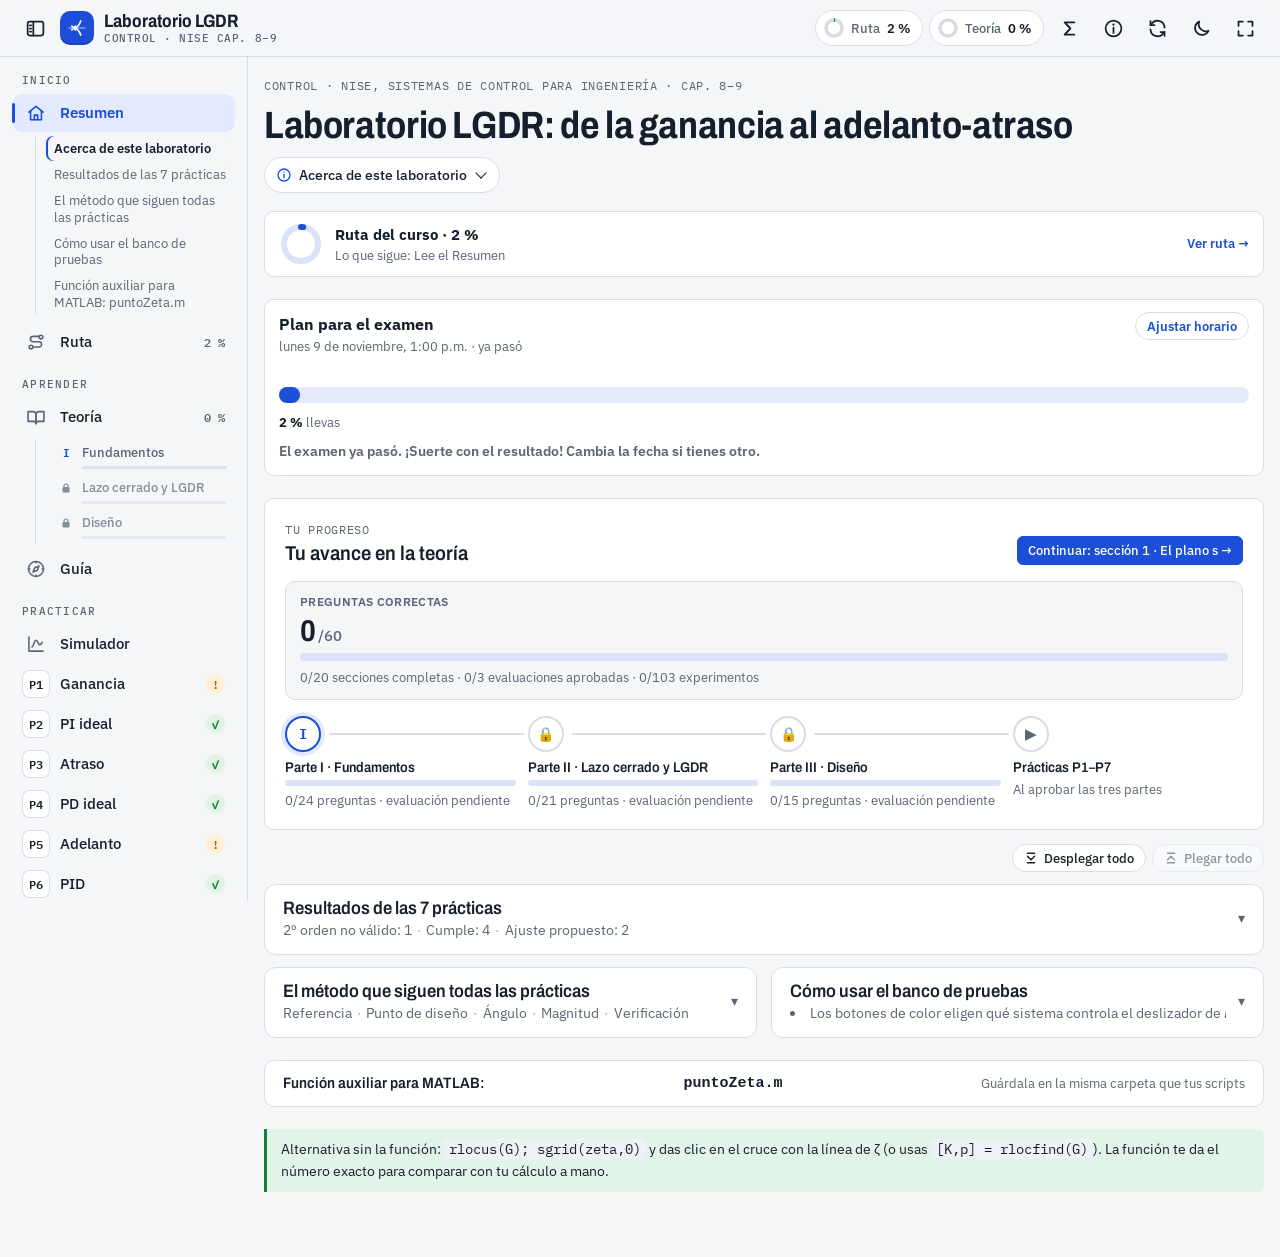
